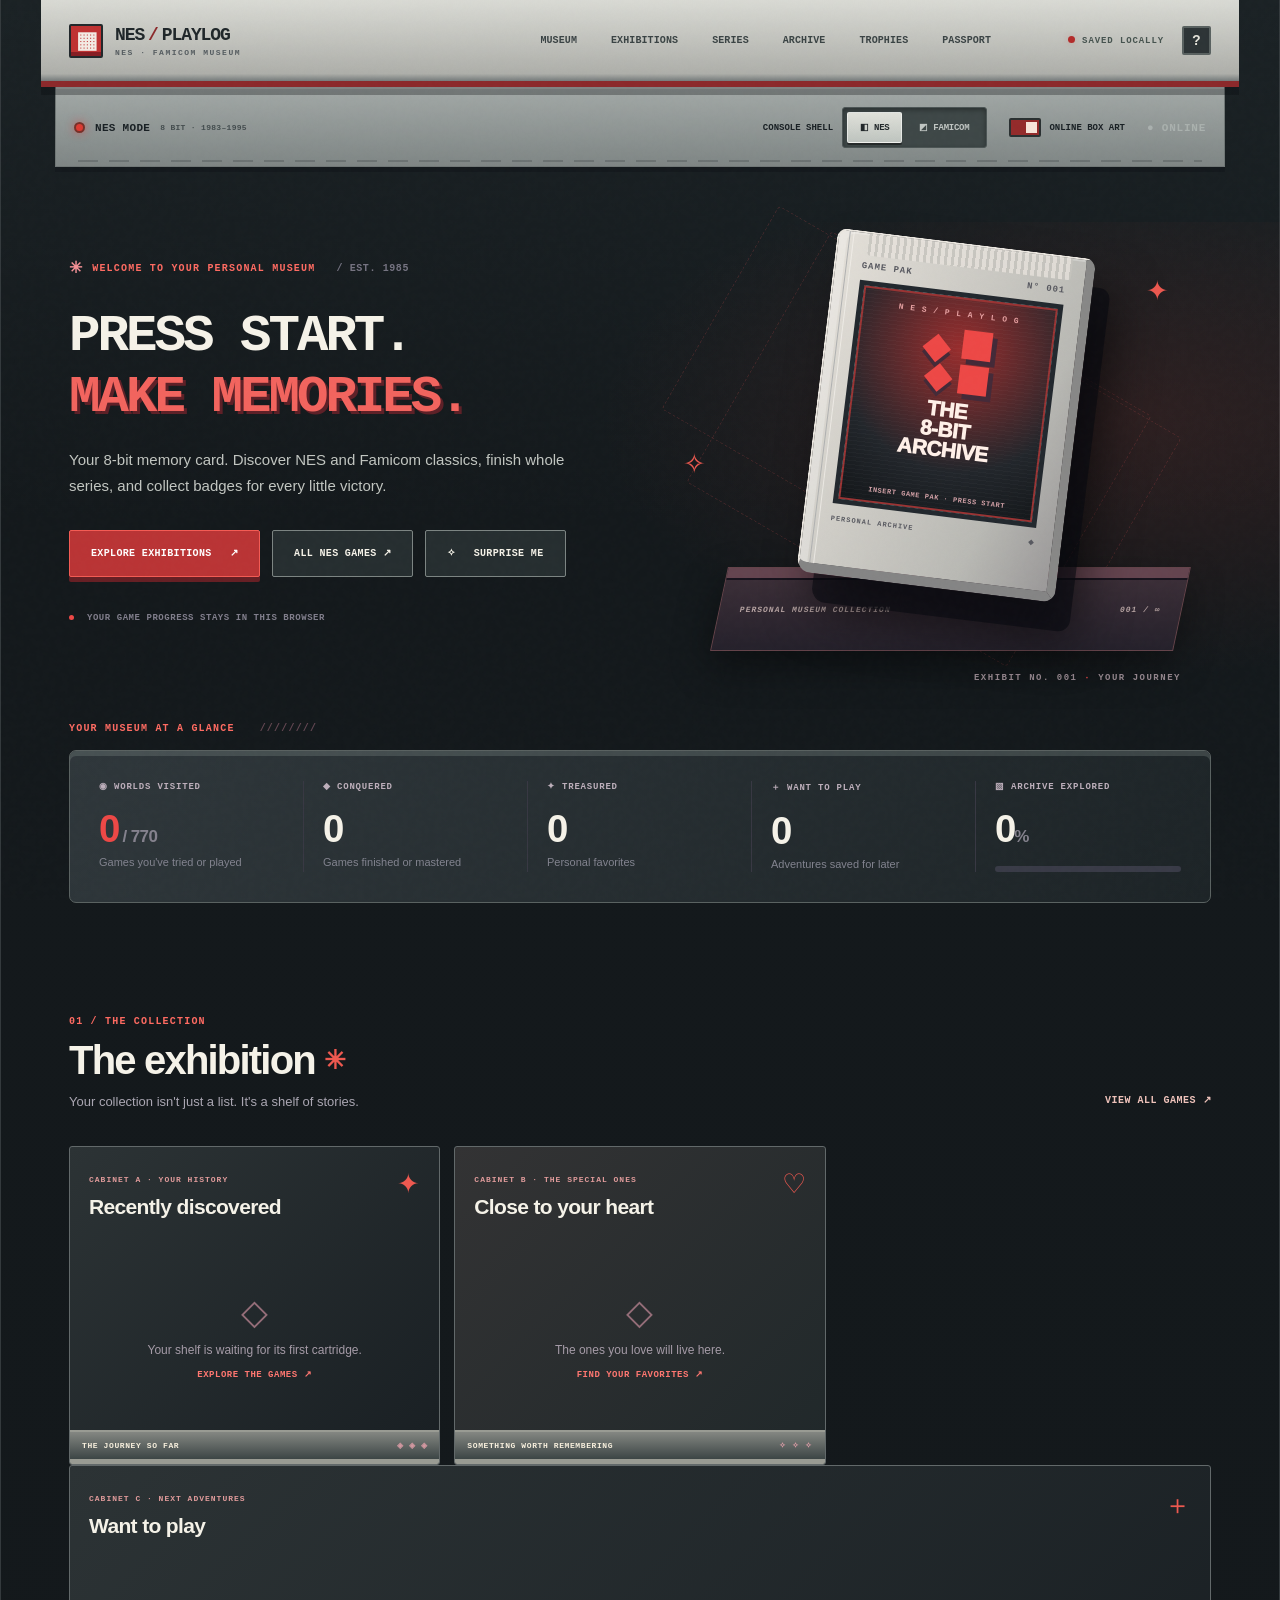
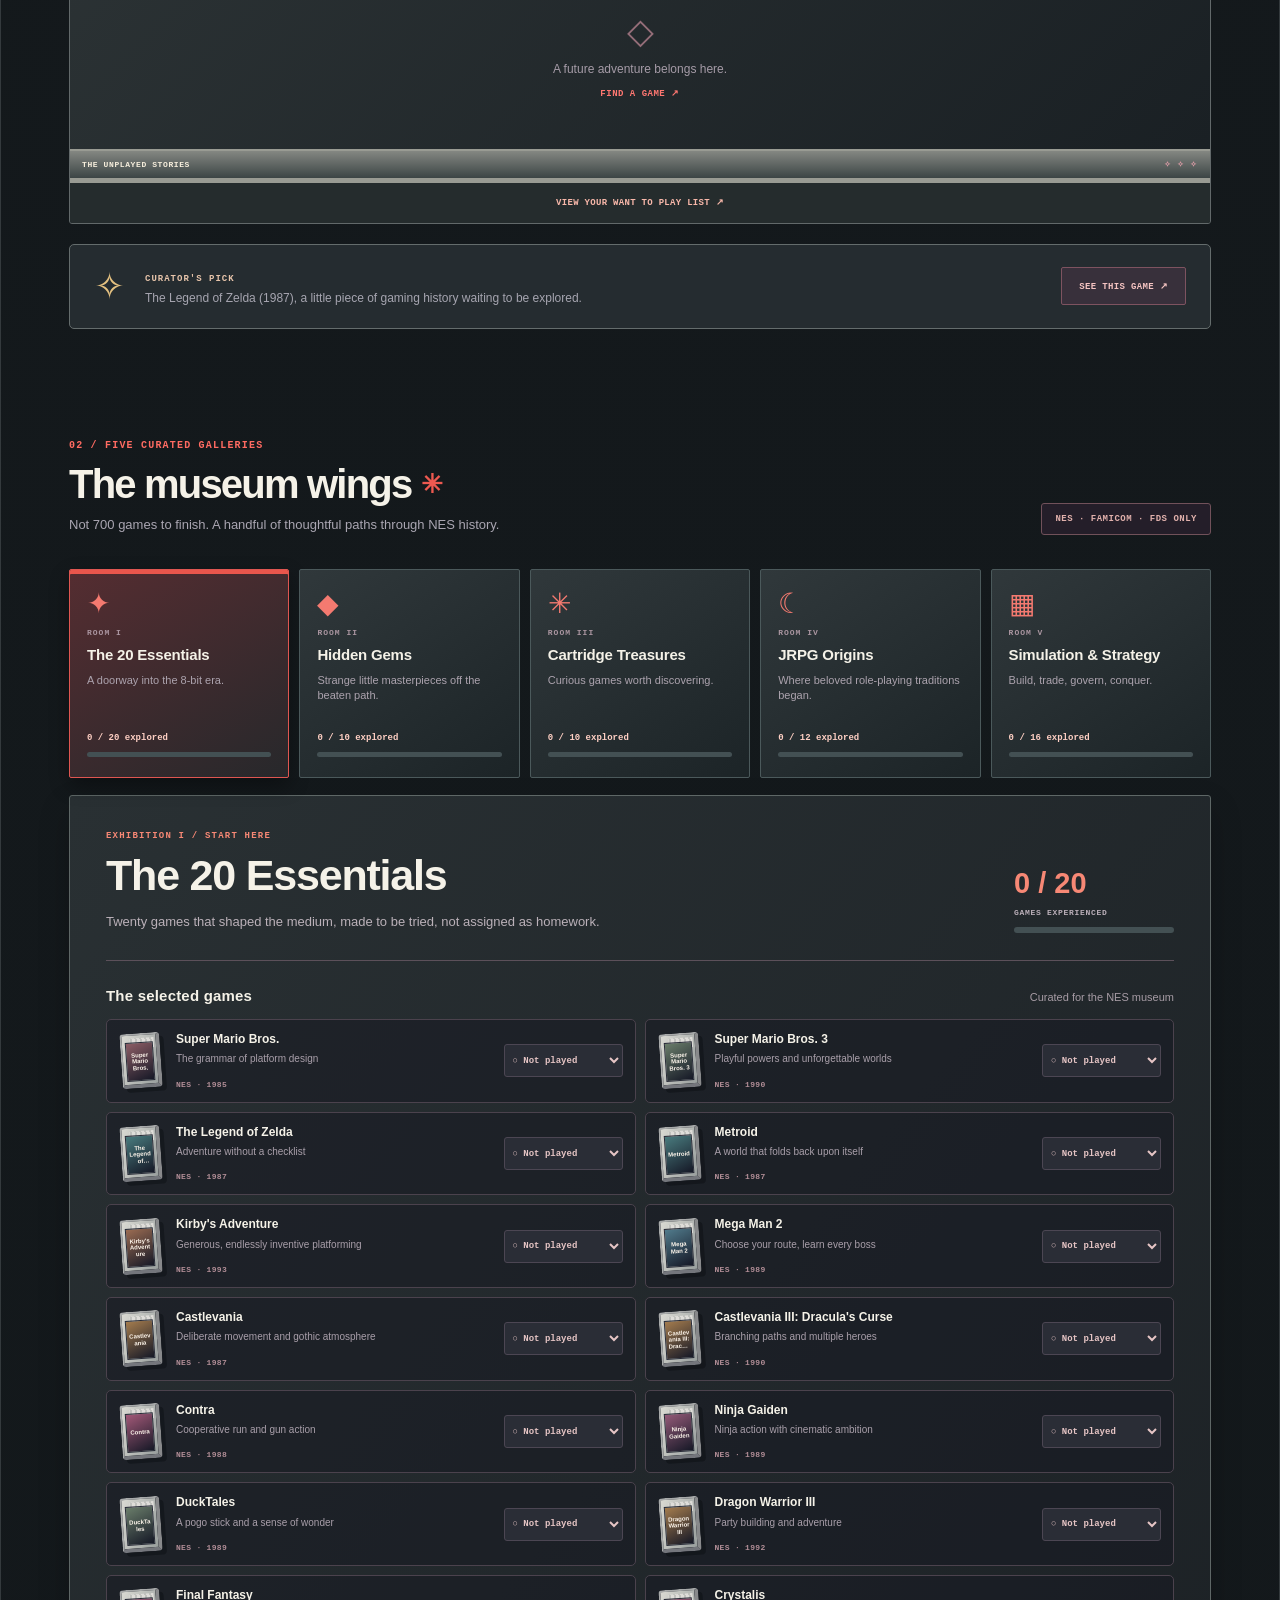
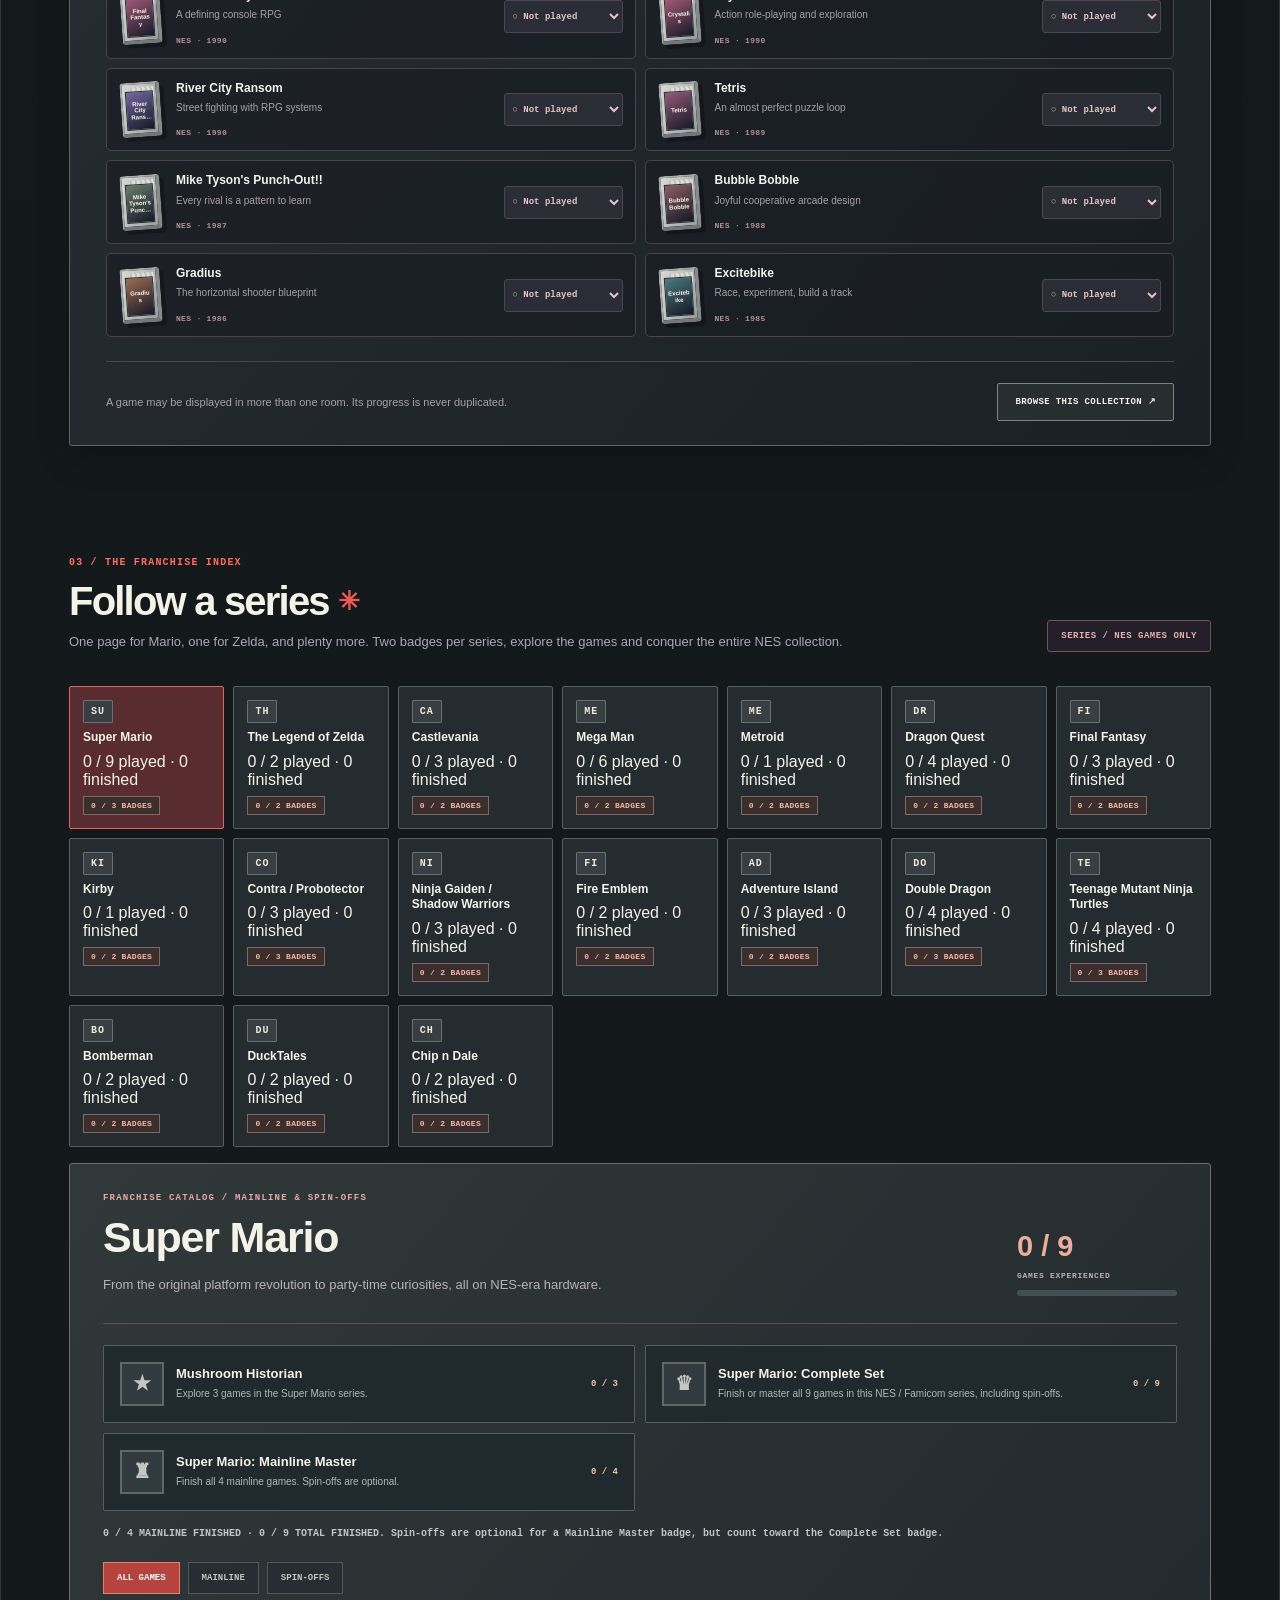
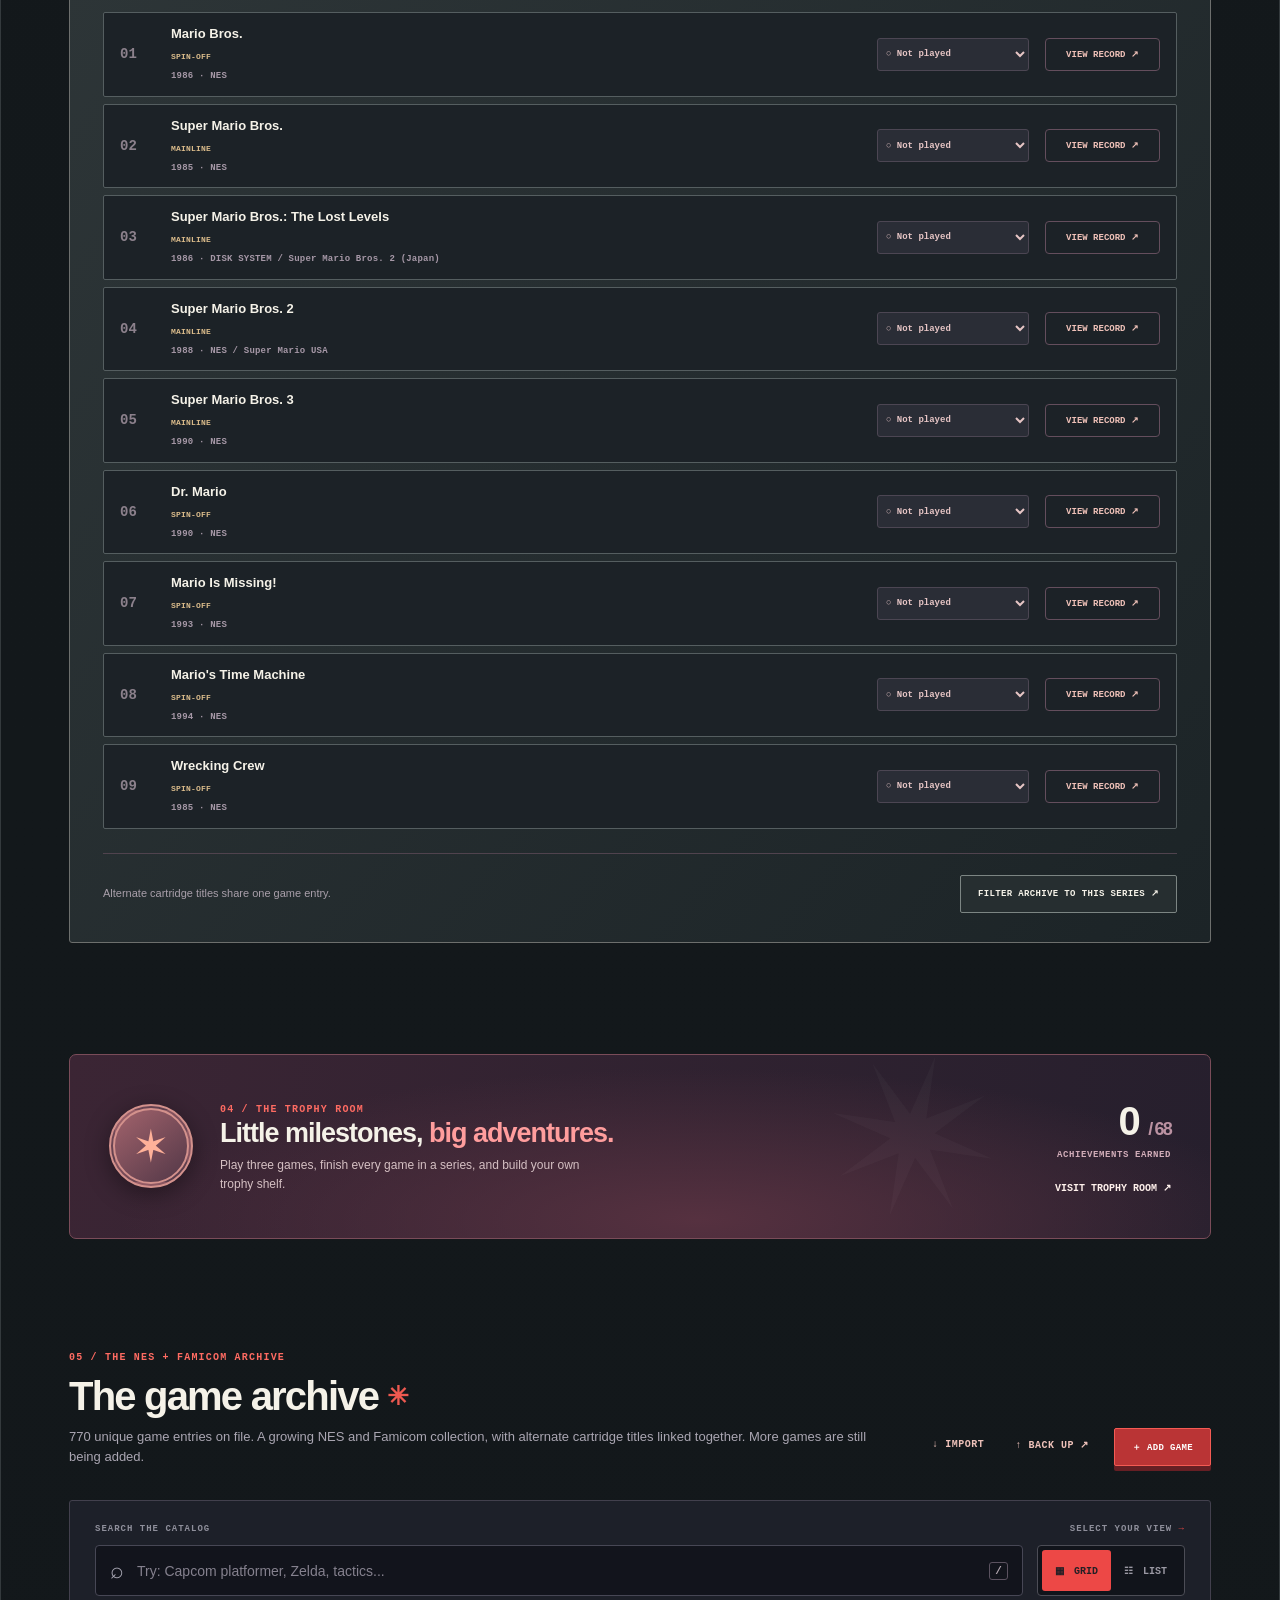
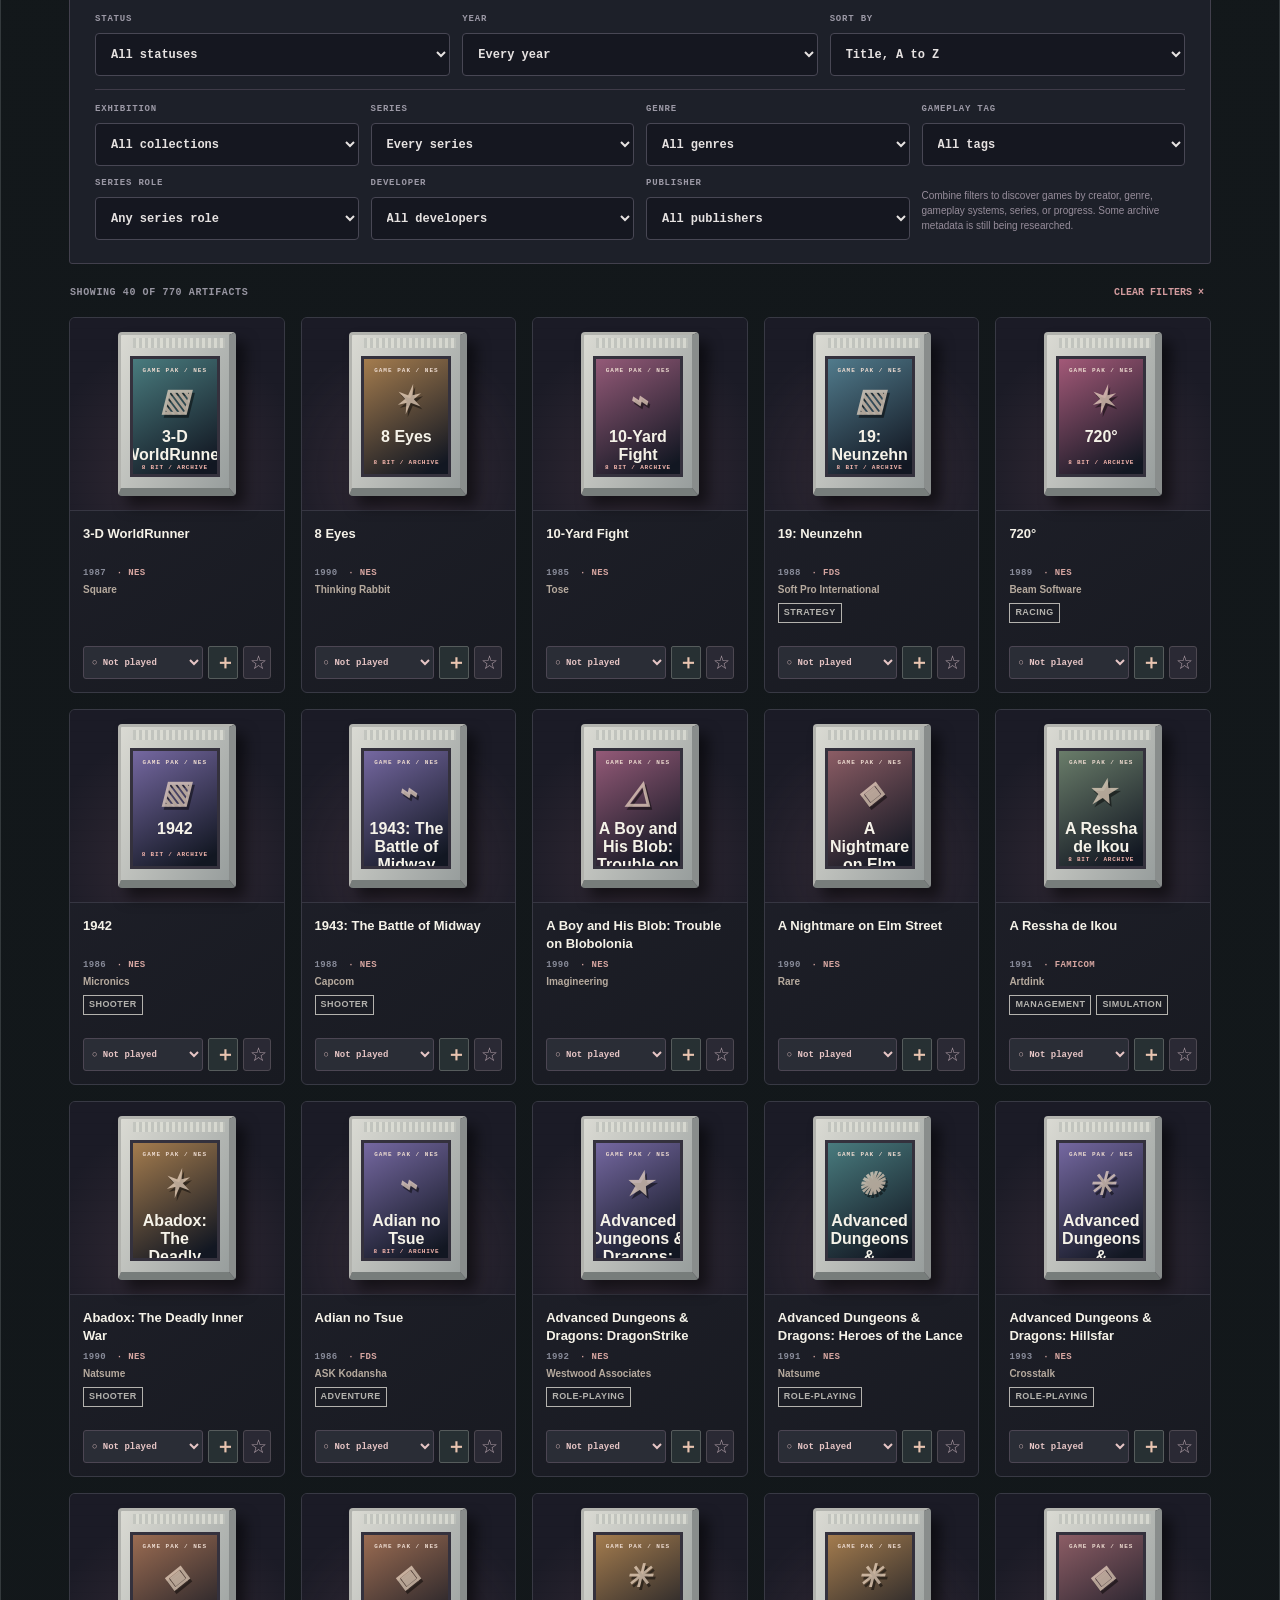
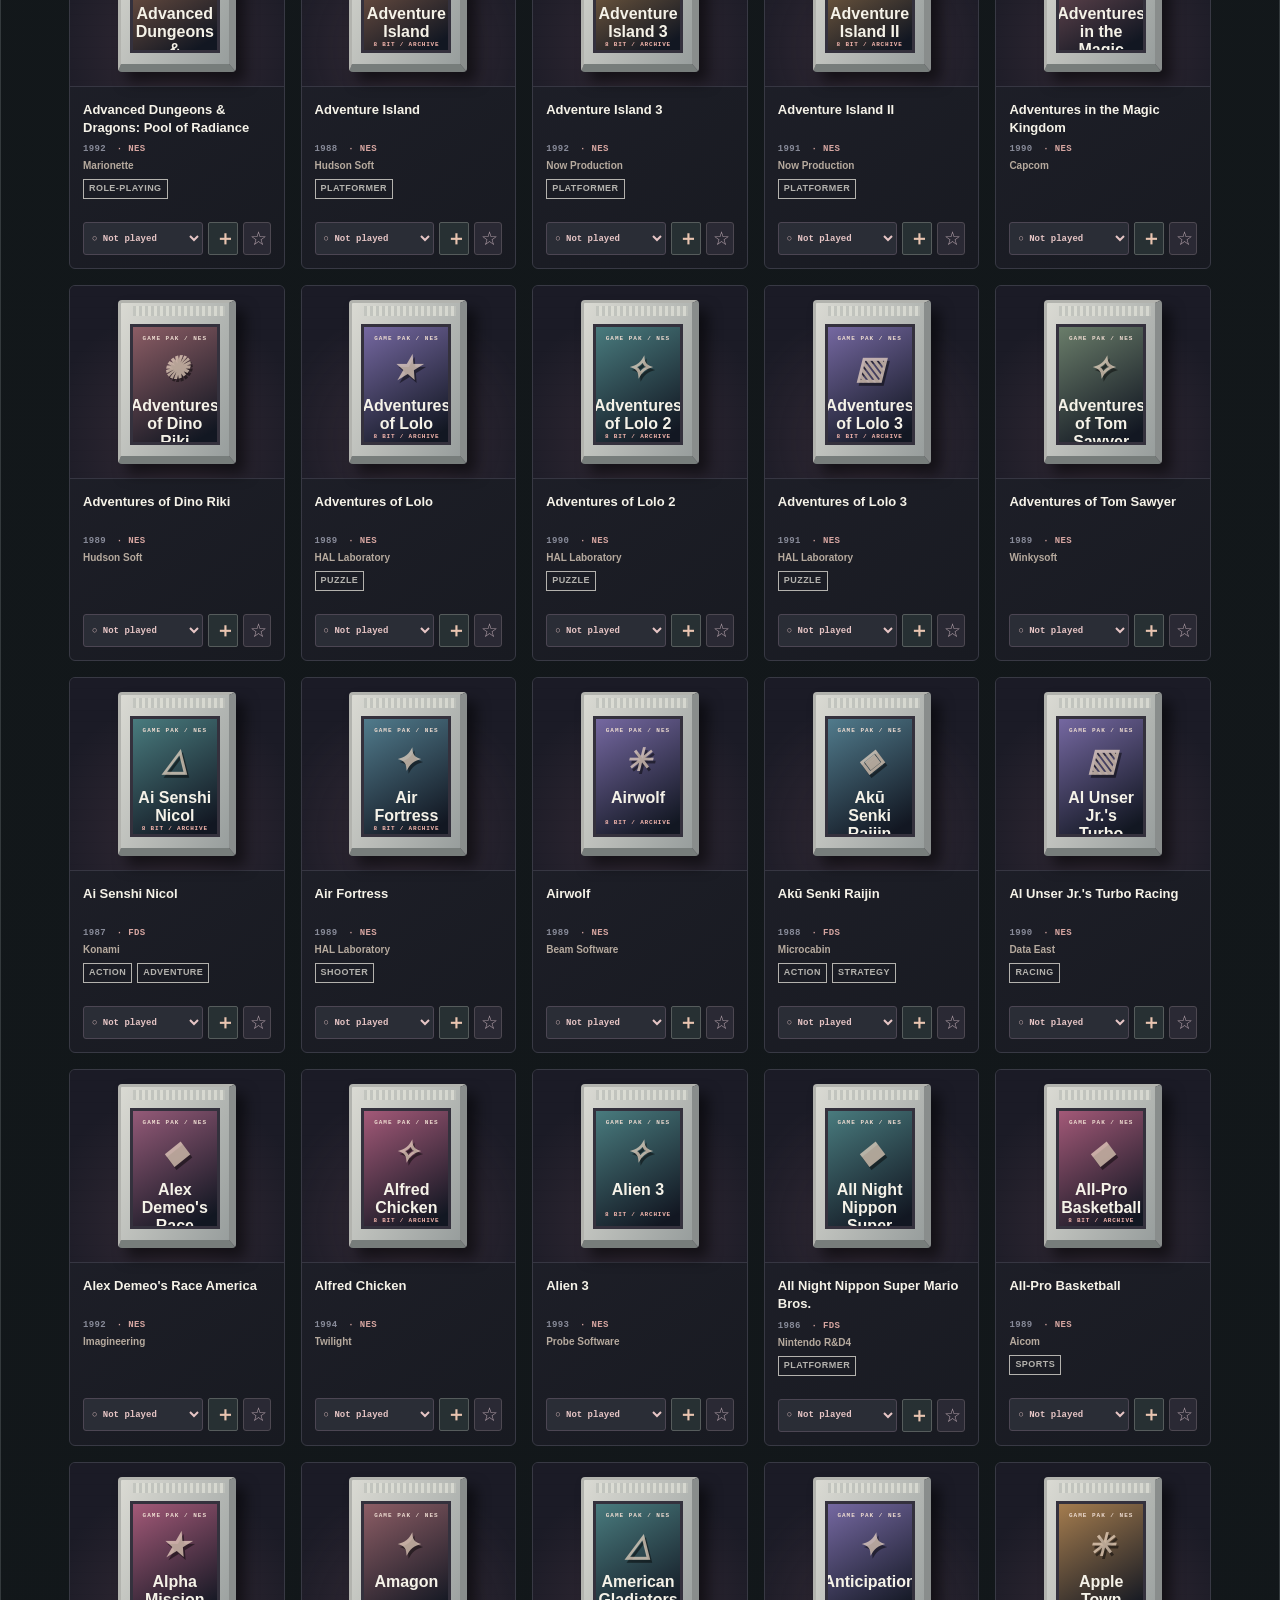
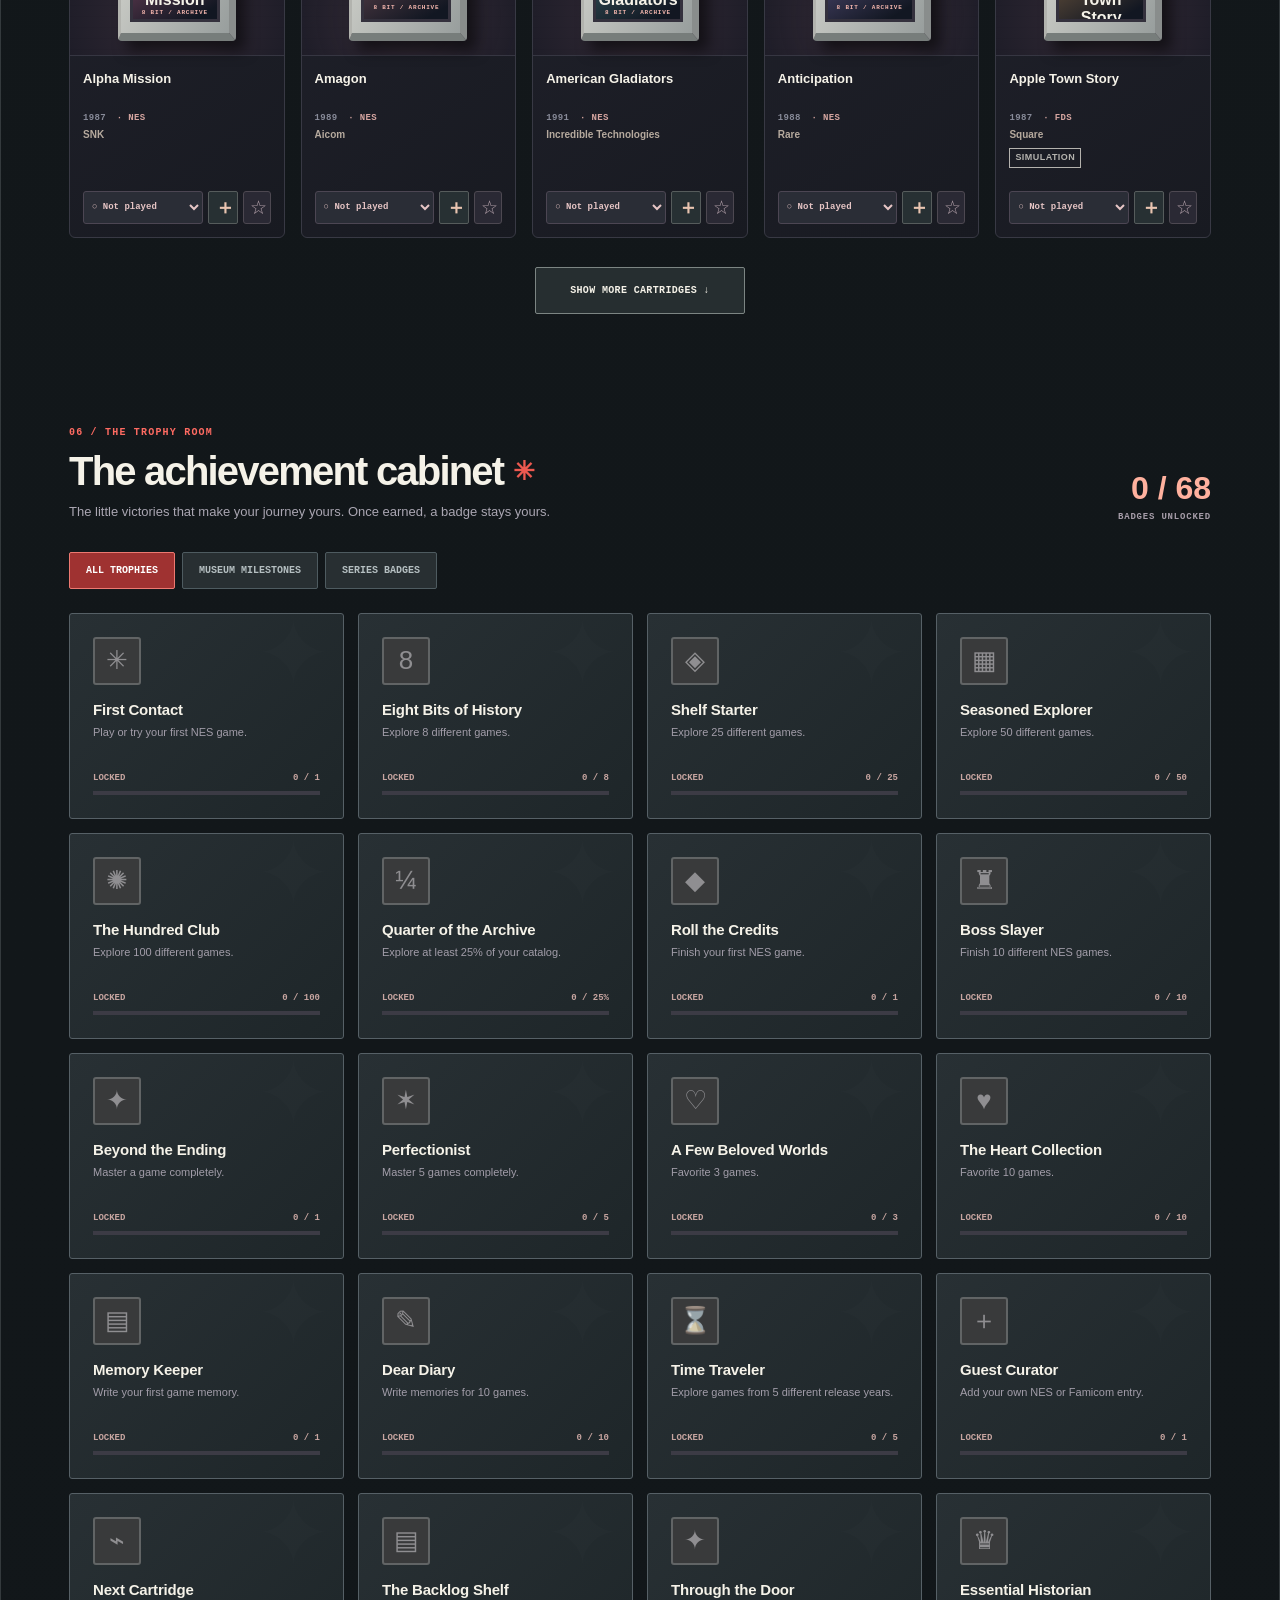
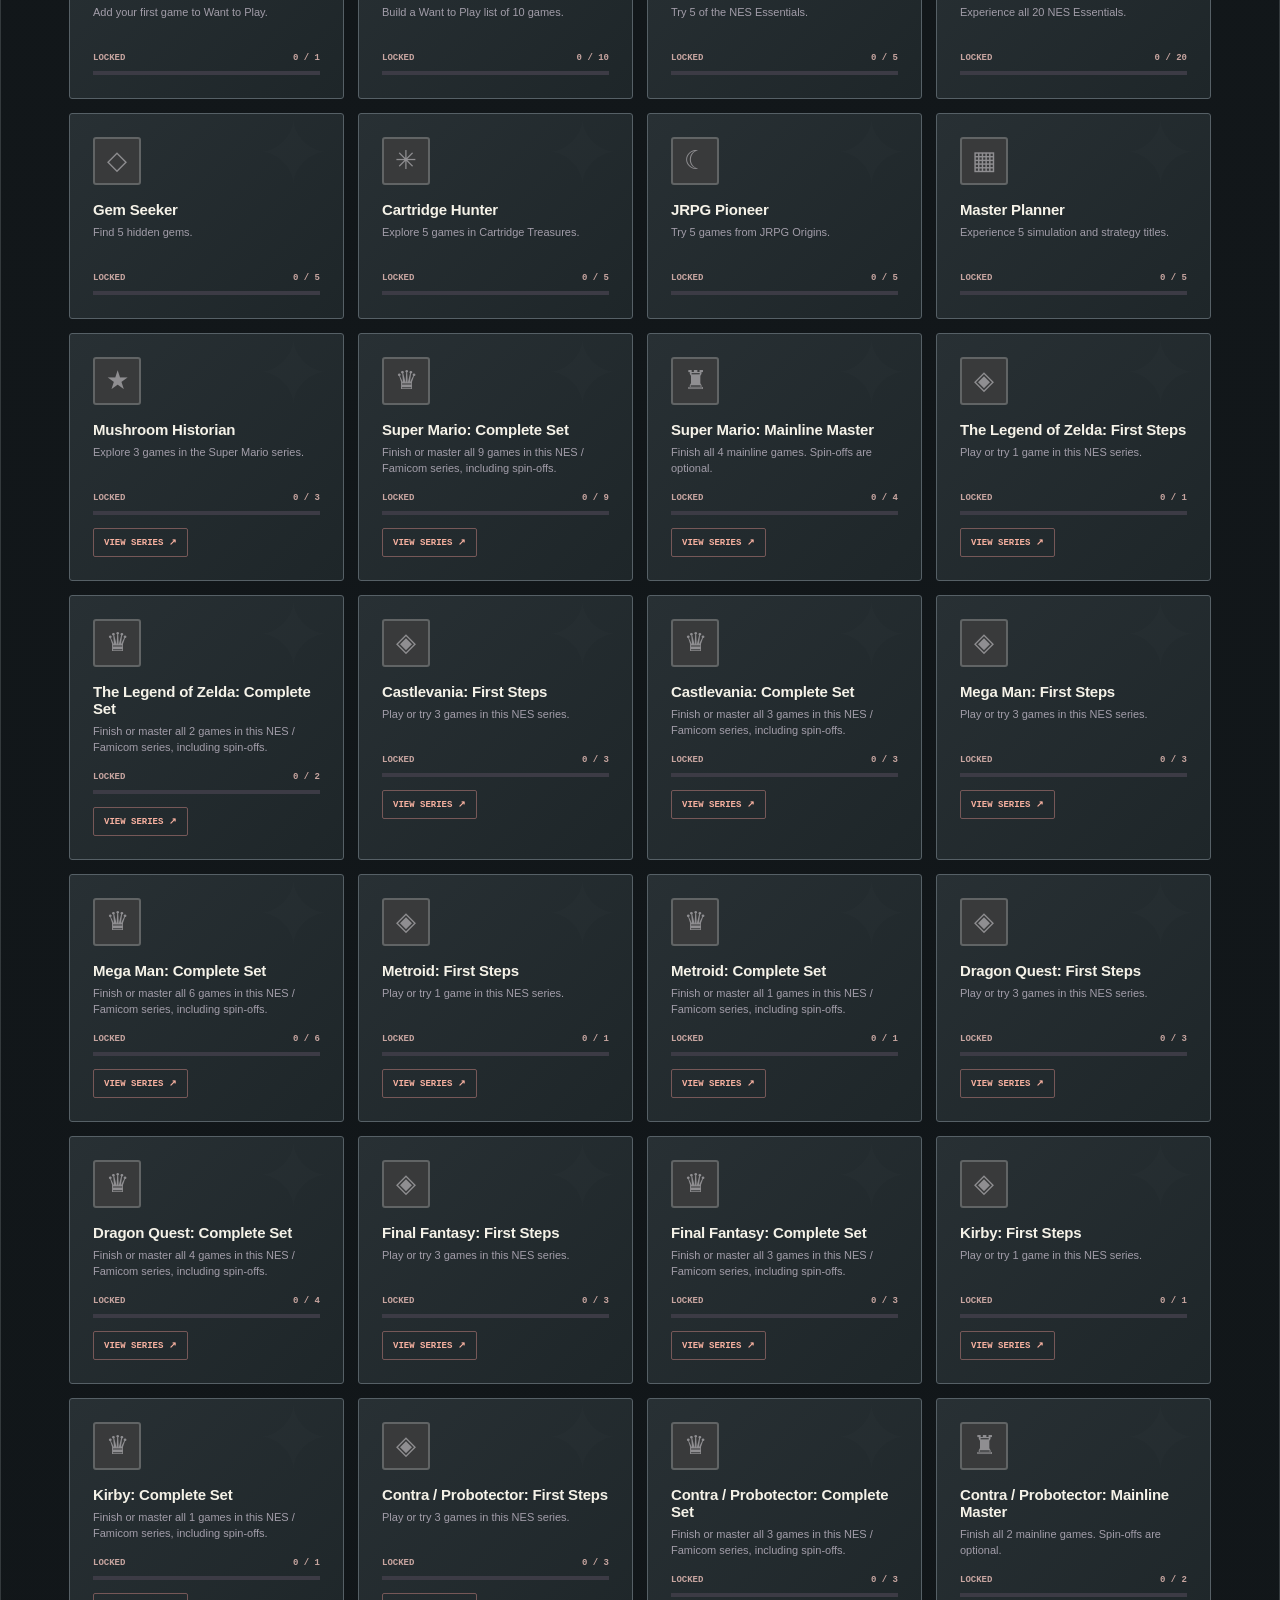
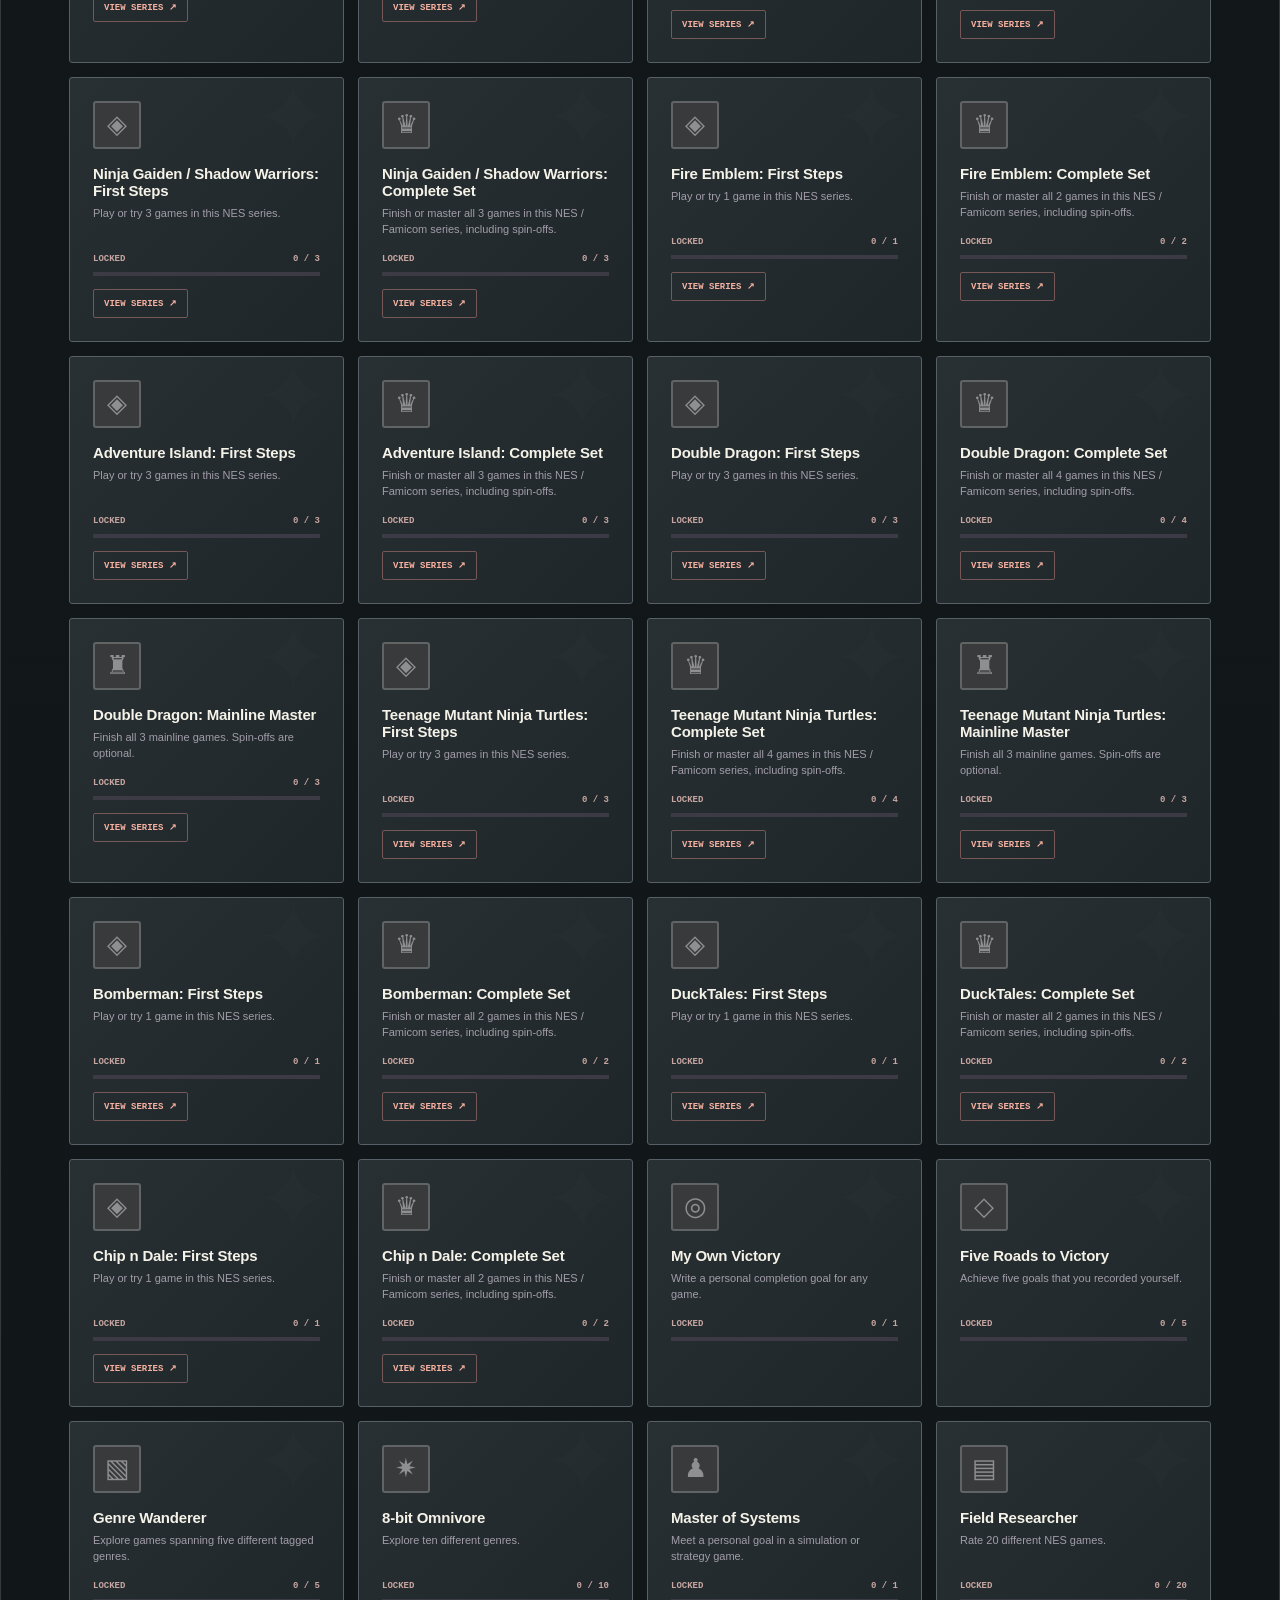
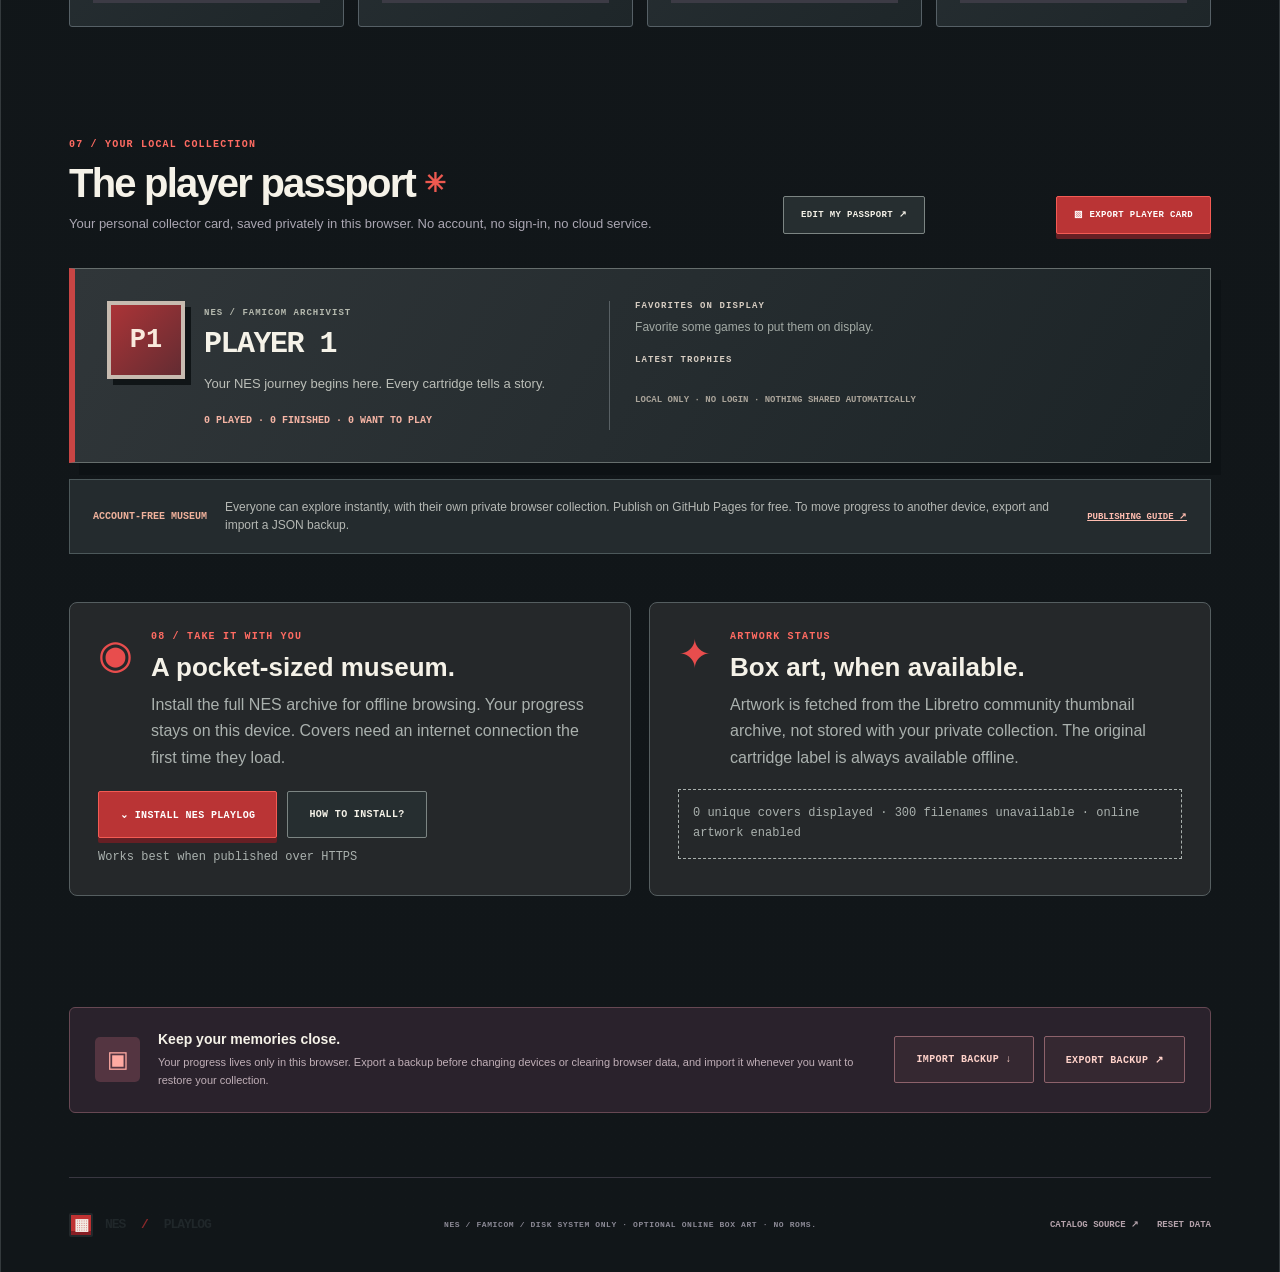
==== index.html @ 29772fd6 "Publish NES Playlog v6 website" ====
<!doctype html>
<html lang="en">
<head>
<meta charset="utf-8">
<meta name="viewport" content="width=device-width, initial-scale=1">
<meta name="theme-color" content="#171a1b">
<meta name="description" content="NES Playlog, a personal 8-bit cartridge museum, game archive, and achievement collection.">
<title>NES Playlog · Your 8-Bit Museum</title>

<style>
:root{color-scheme:dark;--bg:#101117;--surface:#171920;--surface-2:#1c1f29;--surface-3:#22242e;--border:#343641;--muted:#9394a0;--light:#f3efe9;--coral:#ef797d;--coral-light:#ff9a99;--cream:#cbbca8;--gold:#d7aa6c;--green:#90b3a4;--mono:ui-monospace,SFMono-Regular,Consolas,'Liberation Mono',monospace;--sans:Inter,'Segoe UI',Arial,sans-serif}
*{box-sizing:border-box}html{scroll-behavior:smooth;scroll-padding-top:100px}body{margin:0;background:var(--bg);color:var(--light);font-family:var(--sans);-webkit-font-smoothing:antialiased}button,input,select,textarea{font:inherit}button{cursor:pointer}button:disabled{cursor:default;opacity:.45}button:focus-visible,a:focus-visible,select:focus-visible,input:focus-visible,textarea:focus-visible{outline:2px solid #ffb0a6;outline-offset:3px}a{color:inherit}.hidden{display:none!important}.site{position:relative;width:min(1480px,100%);padding:0 68px;margin:auto}.noise{pointer-events:none;position:fixed;inset:0;z-index:20;opacity:.05;background-image:url("data:image/svg+xml,%3Csvg viewBox='0 0 180 180' xmlns='http://www.w3.org/2000/svg'%3E%3Cfilter id='n'%3E%3CfeTurbulence type='fractalNoise' baseFrequency='.78' numOctaves='3' stitchTiles='stitch'/%3E%3C/filter%3E%3Crect width='100%25' height='100%25' opacity='.3' filter='url(%23n)'/%3E%3C/svg%3E")}.topbar{height:87px;display:flex;align-items:center;justify-content:space-between;gap:22px;border-bottom:1px solid #36343e;position:relative;z-index:4}.wordmark{display:flex;align-items:center;gap:12px;text-decoration:none;font-size:19px;font-weight:850;letter-spacing:-.9px;white-space:nowrap}.wordmark>span:nth-child(2){display:flex;flex-wrap:wrap;align-items:center}.wordmark small{display:block;flex:0 0 100%;color:#898993;font:700 8px var(--mono);letter-spacing:2.1px;margin-top:3px}.wordmark .slash{color:var(--coral);margin:0 4px}.logo-pixel{display:grid;place-items:center;width:34px;height:34px;border:2px solid #f18b90;border-radius:5px;background:var(--coral);color:#201922;font-size:23px;font-family:var(--mono)}.mainnav{display:flex;gap:34px;margin-left:auto;margin-right:55px}.mainnav a{text-decoration:none;color:#a8a6ae;font:750 10px var(--mono);letter-spacing:.7px;transition:color .2s}.mainnav a:hover{color:var(--coral-light)}.top-actions{display:flex;align-items:center;gap:18px}.save-status{color:#abb2b7;font:800 9px var(--mono);letter-spacing:.9px;white-space:nowrap}.save-dot,.hero-note .dot{display:inline-block;width:7px;height:7px;background:#80c0a8;border-radius:50%;box-shadow:0 0 12px #78bda577;margin-right:7px}.save-status.warning{color:#eab091}.save-status.warning .save-dot{background:#eab091}.top-help{color:#c5c1c7;background:none;border:1px solid #565562;border-radius:50%;width:29px;height:29px;font:800 14px var(--mono)}.top-help:hover{border-color:var(--coral);color:var(--coral)}
.hero-section{display:grid;grid-template-columns:53% 47%;min-height:548px;align-items:center;position:relative;isolation:isolate}.hero-section:before{content:'';position:absolute;inset:10% -18% 0 40%;z-index:-1;pointer-events:none;background:radial-gradient(ellipse at 65% 40%,#4e2a3852,transparent 58%)}.hero-text{padding:54px 0 52px}.eyebrow,.section-kicker,.section-overline{font:800 10px var(--mono);letter-spacing:1.2px;color:var(--coral);}.eyebrow{display:flex;align-items:center;gap:9px;white-space:nowrap}.mini-star{font-size:16px;color:#f59196}.muted-number{color:#767482;letter-spacing:.6px;margin-left:12px}.hero-text h1{font-size:clamp(47px,5vw,78px);line-height:1.055;letter-spacing:-3.2px;font-weight:850;margin:31px 0 22px}.hero-text h1 em{font-style:normal;color:var(--coral)}.hero-text>p{line-height:1.75;color:#b8b5c0;font-size:15px;max-width:505px;margin:0}.hero-buttons{display:flex;gap:12px;margin-top:30px;flex-wrap:wrap}.btn{border:1px solid transparent;background:transparent;color:var(--light);height:47px;border-radius:4px;padding:0 21px;display:inline-flex;align-items:center;justify-content:center;gap:18px;font:800 10px var(--mono);letter-spacing:.35px;white-space:nowrap;transition:background .18s,border-color .18s,transform .18s}.btn:hover{transform:translateY(-2px)}.btn-primary{background:var(--coral);border-color:var(--coral);color:#221b21;box-shadow:0 4px 0 #85434d}.btn-primary:hover{background:#ff9395;border-color:#ff9395}.btn-outline{border-color:#555665;background:#14161d}.btn-outline:hover{border-color:var(--coral);background:#28222a}.btn-small{height:38px;padding:0 17px;font-size:9px}.hero-note{margin-top:34px;color:#817e8c;font:700 9px var(--mono);letter-spacing:.55px;line-height:1.65}.hero-note .dot{height:5px;width:5px;background:var(--coral);box-shadow:none}.hero-stage{height:510px;position:relative;display:grid;place-items:center}.stage-orbit{position:absolute;border:1px solid #97495355;width:465px;height:235px;transform:rotate(32deg);border-radius:50%;top:120px;left:15px}.orbit-b{width:370px;height:290px;transform:rotate(-23deg);left:60px;top:118px;border-color:#b45e6c36}.stage-spark{position:absolute;color:#ef9599;font-size:27px}.s1{top:89px;right:42px}.s2{top:262px;left:9px}.s3{bottom:92px;right:105px}.hero-cartridge{width:260px;height:346px;z-index:2;background:linear-gradient(110deg,#e4e0d9,#b9b9b4 75%,#9b9999);border:2px solid #eae6df;border-right:9px solid #888887;border-bottom:10px solid #858585;border-radius:10px 11px 12px 14px;box-shadow:18px 28px 0 #07091099,22px 35px 50px #0009,inset 8px 2px 0 #ffffff40;transform:rotate(8deg) translateY(-26px);position:relative;padding:28px 18px 16px 26px}.hero-cartridge:before{content:'';position:absolute;left:10px;top:0;bottom:0;width:3px;border-left:1px solid #b0b1b1;border-right:1px solid #f6f4efaa}.cart-ridge{position:absolute;height:22px;left:30px;right:14px;top:0;background:repeating-linear-gradient(90deg,#c6c4be 0 3px,#e7e2dc 3px 7px);opacity:.8;border-radius:0 0 3px 3px}.cart-head,.cart-foot{display:flex;justify-content:space-between;color:#585960;font:900 9px var(--mono);letter-spacing:1px}.cart-head{margin-bottom:9px}.cart-label{border:5px solid #383440;background:radial-gradient(circle at 50% 35%,#64374d 0%,#292936 54%,#151722 85%);height:225px;padding:12px 12px 9px;display:flex;flex-direction:column;align-items:center;text-align:center;position:relative;overflow:hidden;box-shadow:inset 0 0 0 2px #8a727f}.cart-label:before{content:'';position:absolute;inset:0;background:repeating-linear-gradient(0deg,transparent 0 3px,#ffffff06 3px 4px);pointer-events:none}.cart-label-top{font:800 8px var(--mono);color:#e6a0a1;letter-spacing:1px;white-space:nowrap}.hero-pixel-mark{height:70px;width:100px;position:relative;margin:8px 0 5px}.hero-pixel-mark b{display:block;position:absolute;width:29px;height:29px;background:var(--coral);box-shadow:5px 5px 0 #442a38}.hero-pixel-mark b:nth-child(1){top:10px;left:17px;transform:rotate(45deg) scale(.7)}.hero-pixel-mark b:nth-child(2){top:3px;left:57px}.hero-pixel-mark b:nth-child(3){top:39px;left:22px;transform:rotate(45deg) scale(.7)}.hero-pixel-mark b:nth-child(4){top:38px;left:57px}.cart-label strong{font-weight:950;font-size:21px;letter-spacing:-.5px;line-height:.95;color:#fff0e8}.cart-label small{font:800 7px var(--mono);letter-spacing:.55px;color:#d3a1a7;margin-top:auto}.cart-foot{margin-top:11px;font-size:7px}.stage-plinth{position:absolute;top:381px;left:45px;right:29px;height:84px;transform:skewX(-12deg);background:linear-gradient(0deg,#25212b,#3e3039);border:1px solid #64434a;box-shadow:0 15px 38px #0006;z-index:0}.plinth-top{height:12px;background:#64444f;border-bottom:2px solid #18131d}.plinth-front{padding:25px 20px;color:#b6a3a2;font:700 8px var(--mono);letter-spacing:1px;display:flex;justify-content:space-between}.stage-caption{position:absolute;bottom:13px;right:30px;color:#93858c;font:800 9px var(--mono);letter-spacing:1.5px}.stage-caption span{color:var(--coral)}
.dashboard{margin-top:8px}.section-overline{display:flex;align-items:center;gap:25px;color:#b6a4ad;margin-bottom:16px}.section-overline span{color:#654853}.stat-grid{background:linear-gradient(135deg,#20202a,#181a23);border:1px solid #40404b;border-radius:7px;display:grid;grid-template-columns:repeat(4,1fr);padding:30px 10px;box-shadow:0 15px 38px #0002}.stat-block{padding:0 30px;border-right:1px solid #383843;min-width:0}.stat-block:last-child{border:0}.stat-caption{font:800 9px var(--mono);letter-spacing:.8px;color:#bdafbb}.stat-big{font-size:49px;font-weight:850;letter-spacing:-2px;line-height:1;margin:18px 0 8px;color:var(--light)}.stat-block:first-child .stat-big{color:var(--coral)}.stat-big small{font-size:17px;color:#85828e;letter-spacing:-.6px}.stat-foot{color:#82838f;font-size:11px}.stat-meter{margin-top:18px;background:#393b47;width:100%;height:6px;border-radius:10px;overflow:hidden}.stat-meter span{display:block;height:100%;width:0;background:linear-gradient(90deg,var(--coral),var(--gold));transition:width .4s}
.exhibits,.archive,.achievements{padding-top:113px}.section-head{display:flex;justify-content:space-between;align-items:flex-end;gap:25px;margin-bottom:34px}.section-kicker{font-size:10px;margin-bottom:11px}.section-head h2{font-size:40px;letter-spacing:-1.8px;line-height:1.14;margin:0 0 8px;font-weight:820}.section-head p{color:#aaa6b2;font-size:13px;margin:0;line-height:1.5}.heading-flower{color:var(--coral);font-size:26px;vertical-align:5px}.text-link{font:800 10px var(--mono);letter-spacing:.5px;text-decoration:none;color:#eec2ba;white-space:nowrap;padding-bottom:6px}.text-link:hover{color:var(--coral)}.as-button{background:transparent;border:0;cursor:pointer}.exhibit-panels{display:grid;grid-template-columns:1fr 1fr;gap:18px}.exhibit-panel{border:1px solid #47414a;border-radius:6px;background:linear-gradient(125deg,#25202a,#171b24);padding:25px 26px 0;min-width:0;overflow:hidden}.exhibit-panel.favorites{background:linear-gradient(115deg,#25222b,#191b25)}.panel-top{display:flex;justify-content:space-between;align-items:flex-start}.eyebrow-tag{font:800 8px var(--mono);letter-spacing:1px;color:#e09b9b}.panel-top h3{font-size:23px;letter-spacing:-.65px;margin:9px 0 0}.panel-symbol{color:#ed8790;font-size:27px}.shelf-cards{display:flex;gap:13px;align-items:flex-end;min-height:211px;padding:27px 0 18px}.shelf-card{background:none;border:0;color:var(--light);padding:0;width:calc((100% - 39px)/4);min-width:0;text-align:left;display:flex;flex-direction:column;gap:9px;align-items:center}.shelf-card:hover .shelf-pak{transform:translateY(-7px)}.shelf-card:hover .shelf-name{color:var(--coral-light)}.shelf-pak{height:136px;width:94px;max-width:100%;border:4px solid #a7a9a9;border-right:7px solid #88898b;border-bottom:8px solid #74767c;border-radius:5px;background:linear-gradient(115deg,#dedbd2,#a7a9a8);box-shadow:7px 9px 9px #0006;position:relative;padding:23px 8px 13px;transition:transform .2s}.shelf-pak:before{content:'';position:absolute;top:3px;left:8px;right:2px;height:10px;background:repeating-linear-gradient(90deg,#c0c1bd 0 2px,#dfddd9 2px 5px)}.shelf-sticker{height:100%;border:2px solid #272b37;display:flex;align-items:center;justify-content:center;flex-direction:column;text-align:center;background:linear-gradient(155deg,var(--tone),#151826);padding:6px 3px;color:#fff7ed;overflow:hidden}.shelf-sticker b{font:800 9px/1.1 var(--sans);overflow-wrap:anywhere;display:-webkit-box;-webkit-line-clamp:3;-webkit-box-orient:vertical;overflow:hidden}.shelf-sticker i{font:900 25px var(--mono);font-style:normal;color:#fff1dd99;margin-bottom:6px}.shelf-name{width:100%;font-size:10px;text-align:center;color:#d2cdd0;white-space:nowrap;overflow:hidden;text-overflow:ellipsis}.empty-shelf{width:100%;text-align:center;padding:31px 10px;color:#a59ba7;display:flex;align-items:center;justify-content:center;flex-direction:column;gap:11px;font-size:12px}.empty-shelf .empty-glyph{font-size:35px;color:#956e79}.empty-shelf button{color:var(--coral-light);background:transparent;border:0;font:800 9px var(--mono);letter-spacing:.5px}.shelf-edge{height:34px;margin:0 -26px;background:linear-gradient(#635260,#39323c);border-top:2px solid #826a71;border-bottom:5px solid #191b22;display:flex;justify-content:space-between;align-items:center;padding:0 22px;color:#d0b6bb;font:700 8px var(--mono);letter-spacing:.6px}.shelf-edge span{color:#d398a1}.curator-strip{border:1px solid #3d404a;background:#1b1d26;padding:20px 24px;margin-top:20px;border-radius:5px;display:flex;align-items:center;gap:20px}.curator-icon{font-size:37px;color:var(--gold)}.curator-strip>div{flex:1;min-width:0}.curator-strip strong{font:850 9px var(--mono);letter-spacing:1px;color:#e7c4aa}.curator-strip p{font-size:12px;color:#a6a5b0;margin:6px 0 0}.curator-strip button{background:#38303b;border-color:#7e5360;color:#f5c4c2}
.milestone-banner{margin-top:111px;min-height:185px;border:1px solid #7a4c59;border-radius:7px;background:radial-gradient(ellipse at 55% 90%,#563140,transparent 65%),linear-gradient(100deg,#3b2534,#261f2d);padding:30px 39px;display:flex;align-items:center;gap:27px;position:relative;overflow:hidden}.milestone-banner:before{content:'✴';font-size:220px;color:#ffffff07;position:absolute;right:18%;top:-43px;transform:rotate(16deg)}.banner-badge{height:84px;width:84px;flex:none;border-radius:50%;display:grid;place-items:center;font-size:45px;color:#ffb199;background:linear-gradient(140deg,#a2636c,#523747);border:6px double #d3918c;box-shadow:0 6px 25px #0006}.milestone-banner>div:nth-child(2){flex:1;position:relative}.milestone-banner h2{font-size:27px;letter-spacing:-1px;margin:2px 0 7px}.milestone-banner h2 em{color:#ff9d9d;font-style:normal}.milestone-banner p{font-size:12px;color:#d5c0c3;margin:0;max-width:380px;line-height:1.6}.banner-right{display:flex;flex-direction:column;align-items:flex-end;position:relative;gap:6px}.banner-right strong{font-size:40px;letter-spacing:-1.8px}.banner-right strong span{color:#bb92a2;font-size:18px}.banner-right>span{color:#d2adb9;font:800 9px var(--mono);letter-spacing:.6px}.banner-right a{font:800 10px var(--mono);color:#fff1ec;text-decoration:none;margin-top:16px;white-space:nowrap}.banner-right a:hover{color:var(--coral)}
.archive-head-actions{display:flex;gap:19px;align-items:center}.archive-console{background:#1d2029;border:1px solid #42404d;border-radius:6px;padding:23px 25px}.console-top{display:flex;justify-content:space-between;color:#8f8f9b;font:800 9px var(--mono);letter-spacing:1px;margin-bottom:11px}.console-top .tiny-arrow{color:var(--coral)}.search-row{display:flex;gap:14px}.search-field{height:51px;display:flex;align-items:center;gap:11px;flex:1;background:#12141c;border:1px solid #474755;padding:0 14px;border-radius:4px}.search-field>span{font-size:23px;color:#a8a7b3}.search-field input{min-width:0;flex:1;background:transparent;border:0;outline:0;color:var(--light);font-size:14px}.search-field input::placeholder{color:#85818e}.search-field kbd{color:#b6a9b2;font:800 11px var(--mono);border:1px solid #5b5260;padding:2px 5px;border-radius:3px}.view-switch{display:flex;padding:4px;background:#11141b;border:1px solid #4c4d56;border-radius:4px}.view-button{border:0;background:transparent;color:#9b99a4;padding:0 13px;font:800 10px var(--mono);border-radius:3px}.view-button.active{color:#241f25;background:var(--coral)}.view-button span{margin-left:4px}.filter-row{margin-top:18px;display:grid;grid-template-columns:1.15fr .85fr 1.15fr 1fr;gap:12px}.filter-row label,.detail-fields label{color:#9c99a6;font:800 9px var(--mono);letter-spacing:.8px;display:flex;flex-direction:column;gap:9px}.filter-row select,.detail-fields select,.detail-fields input,.field-label input{height:43px;width:100%;min-width:0;background:#151720;color:#e6e2e1;border:1px solid #484754;border-radius:4px;padding:0 11px;font-size:12px;letter-spacing:0;outline:none;appearance:auto}.filter-row select:focus,.detail-fields select:focus,.detail-fields input:focus{border-color:var(--coral)}.archive-result{display:flex;justify-content:space-between;align-items:center;margin:22px 1px 18px;color:#9795a1;font:800 10px var(--mono);letter-spacing:.6px}.clear-filters{border:0;background:transparent;color:#d29b9e;font:800 10px var(--mono)}.clear-filters:hover{color:var(--coral-light)}.archive-grid{display:grid;grid-template-columns:repeat(5,minmax(0,1fr));gap:16px}.archive-card{min-width:0;background:linear-gradient(145deg,#20212b,#181a21);border:1px solid #383944;border-radius:6px;transition:border-color .18s,transform .18s;overflow:hidden}.archive-card:hover{border-color:#92636e;transform:translateY(-3px)}.archive-card.is-visited{border-color:#705058}.archive-art{height:192px;width:100%;border:0;background:radial-gradient(circle at 50% 80%,#6b4c5950,transparent 70%),#1b1b26;display:flex;justify-content:center;align-items:center;position:relative;padding:12px;color:inherit}.archive-art:before{content:'';position:absolute;inset:0;background:linear-gradient(0deg,#0003 1px,transparent 1px);background-size:100% 11px;opacity:.13}.art-pak{width:118px;height:164px;border:3px solid #b2b3ae;border-right:7px solid #898d8c;border-bottom:8px solid #777d7b;border-radius:6px;background:linear-gradient(115deg,#e4e1d7,#b3b6b4);padding:21px 9px 11px;box-shadow:9px 10px 14px #0008;position:relative;transition:transform .2s}.archive-art:hover .art-pak{transform:translateY(-6px) rotate(-2deg)}.art-pak:before{content:'';position:absolute;top:3px;left:12px;right:4px;height:10px;background:repeating-linear-gradient(90deg,#bec1bb 0 3px,#dedfd6 3px 6px);opacity:.8}.art-cover{height:100%;width:100%;border:3px solid #34313d;background:linear-gradient(150deg,var(--tone),#121722 92%);padding:8px 5px;display:flex;flex-direction:column;align-items:center;text-align:center;overflow:hidden}.art-cover .cover-tiny{font:750 6px var(--mono);color:#eddbd0;white-space:nowrap;letter-spacing:1px}.art-cover .cover-glyph{font-size:31px;font-family:var(--mono);font-weight:700;line-height:1.2;color:#fbe4cfaa;padding:10px 0 7px;text-shadow:2px 3px #0007}.art-cover strong{font-size:11px;line-height:1.13;letter-spacing:-.3px;color:white;font-weight:850;overflow-wrap:anywhere;display:-webkit-box;-webkit-line-clamp:3;-webkit-box-orient:vertical;overflow:hidden}.art-cover .cover-footer{font:800 6px var(--mono);color:#f5b7ae;margin-top:auto;white-space:nowrap;letter-spacing:.8px}.archive-card-content{padding:14px 13px 13px;border-top:1px solid #363642;min-height:153px;display:flex;flex-direction:column}.archive-card-title{font-size:13px;line-height:1.35;font-weight:760;margin:0;min-height:35px;display:-webkit-box;-webkit-box-orient:vertical;-webkit-line-clamp:2;overflow:hidden}.archive-card-sub{font:700 9px var(--mono);color:#888b99;margin-top:8px;letter-spacing:.35px}.archive-card-sub .badge-reg{color:#d6a6a1;margin-left:5px}.archive-card-bottom{display:flex;gap:7px;margin-top:auto;padding-top:13px;align-items:center}.quick-status{flex:1;width:1px;min-width:0;background:#2a2d36;border:1px solid #4c4653;border-radius:3px;color:#e6c5c5;height:33px;font:800 9px var(--mono);padding:0 4px;appearance:auto}.quick-star{height:33px;width:32px;flex:none;border:1px solid #4d4851;color:#b7a4ad;border-radius:3px;background:#2a2934;font-size:19px}.quick-star.active{color:#f6c87d;border-color:#c59b61}.archive-card.is-visited .quick-status{border-color:#765660;color:#ffc4bc}.archive-grid.list-mode{display:flex;flex-direction:column;gap:7px}.list-mode .archive-card{display:flex;align-items:center;min-height:72px}.list-mode .archive-art{height:70px;width:75px;flex:none;padding:7px;background:transparent}.list-mode .art-pak{width:42px;height:55px;padding:14px 4px 4px;border-width:2px;border-right-width:4px;border-bottom-width:4px;border-radius:3px}.list-mode .art-pak:before{height:5px;left:4px;right:0}.list-mode .art-cover{padding:2px;border-width:1px}.list-mode .art-cover .cover-tiny,.list-mode .art-cover .cover-footer,.list-mode .art-cover strong{display:none}.list-mode .art-cover .cover-glyph{font-size:16px;padding:0}.list-mode .archive-card-content{flex:1;border:0;min-height:0;padding:10px 16px;display:grid;grid-template-columns:1fr 160px 175px;gap:10px;align-items:center}.list-mode .archive-card-title{min-height:0}.list-mode .archive-card-sub{margin:0}.list-mode .archive-card-bottom{margin:0;padding:0}.archive-card .status-tick{position:absolute;top:10px;right:11px;background:#28242a;border:1px solid #976874;border-radius:50%;display:grid;place-items:center;color:#ff9da1;font-weight:900;width:25px;height:25px;font-size:12px}.empty-archive{text-align:center;border:1px dashed #595363;padding:60px 15px;border-radius:5px;color:#a8a4b1}.empty-archive>div{font-size:43px;color:var(--coral)}.empty-archive h3{color:var(--light);font-size:23px}.empty-archive p{font-size:13px;margin-bottom:22px}.load-more{text-align:center;margin-top:29px}.load-more .btn{min-width:210px}
.achievement-summary{text-align:right;display:flex;flex-direction:column;gap:5px}.achievement-summary strong{font-size:32px;color:#ffb19e}.achievement-summary span{color:#a69da9;font:800 9px var(--mono);letter-spacing:.8px}.achievement-grid{display:grid;grid-template-columns:repeat(4,minmax(0,1fr));gap:14px}.achievement-card{background:linear-gradient(135deg,#20232b,#171920);border:1px solid #393b46;border-radius:6px;padding:23px;min-height:190px;position:relative;overflow:hidden}.achievement-card:after{content:'✦';position:absolute;top:-15px;right:10px;font-size:94px;color:#ffffff03;pointer-events:none}.achievement-card.unlocked{border-color:#8b6665;background:linear-gradient(135deg,#362b35,#21212b)}.achievement-icon{width:48px;height:48px;display:grid;place-items:center;border:1px solid #53515e;border-radius:50%;background:#2a2b35;font-size:26px;color:#928c9a;filter:grayscale(.8)}.unlocked .achievement-icon{border-color:#dba17c;background:linear-gradient(145deg,#7f4d55,#3f303d);color:#f9c29a;filter:none;box-shadow:0 0 0 4px #99625b33}.achievement-card h3{font-size:15px;letter-spacing:-.2px;margin:16px 0 6px}.achievement-card p{font-size:11px;color:#a29da9;line-height:1.5;margin:0;min-height:34px}.achievement-foot{margin-top:15px;color:#c7a5a0;font:800 9px var(--mono);display:flex;justify-content:space-between;gap:10px}.achievement-track{margin-top:8px;height:4px;background:#3c3b45;border-radius:10px;overflow:hidden}.achievement-track span{display:block;height:100%;background:var(--coral);transition:width .25s}.unlocked .achievement-foot{color:#efc694}
.backup-ribbon{display:flex;align-items:center;gap:18px;background:#2a222c;border:1px solid #674853;border-radius:6px;padding:22px 25px;margin:111px 0 64px}.backup-glyph{width:45px;height:45px;flex:none;display:grid;place-items:center;background:#543541;color:#ffaaa2;font-size:23px;border-radius:5px}.backup-ribbon>div:nth-child(2){flex:1}.backup-ribbon strong{font-size:14px}.backup-ribbon p{font-size:11px;color:#c0afb7;line-height:1.6;margin:6px 0 0}.backup-ribbon .btn{color:#ffd2ca;border-color:#8d626b;background:#352831}footer{min-height:95px;padding:26px 0;border-top:1px solid #393741;display:flex;align-items:center;justify-content:space-between;gap:20px;color:#8b8995}footer .footer-mark{font-size:13px}footer .logo-pixel{width:24px;height:24px;font-size:16px}footer>span{font:700 8px var(--mono);letter-spacing:.6px;text-align:center}footer>div{display:flex;gap:18px}footer>div a,footer>div button{background:transparent;border:0;padding:0;color:#b4a2ab;font:800 9px var(--mono);white-space:nowrap;text-decoration:none}footer>div a:hover,footer>div button:hover{color:var(--coral)}
.modal{width:min(92vw,600px);max-width:600px;max-height:min(90vh,950px);background:transparent;color:var(--light);border:0;padding:0}.modal::backdrop{background:#08090fd9;backdrop-filter:blur(4px)}.modal-panel{background:linear-gradient(135deg,#26212b,#181b25);border:1px solid #785361;border-radius:8px;box-shadow:0 25px 80px #000c;padding:33px;position:relative}.modal-close{position:absolute;top:16px;right:20px;color:#cbb5c1;background:none;border:0;font-size:26px}.modal-kicker{font:800 9px var(--mono);letter-spacing:.9px;color:var(--coral);padding-right:25px}.modal-kicker span{color:#8f8895}.modal-panel>h2{font-size:32px;line-height:1.16;margin:14px 0}.modal-panel>p{font-size:13px;color:#bdb2be;line-height:1.75}.detail-head{display:flex;gap:24px;align-items:center;padding:23px 0 26px;border-bottom:1px solid #4a404b}.detail-cart-wrap{width:115px;flex:none}.detail-cart-wrap .art-pak{width:112px;height:161px;transform:rotate(-5deg);box-shadow:7px 12px 19px #0009}.detail-cart-wrap .art-cover strong{font-size:11px}.detail-title-group{min-width:0}.region-pill{display:inline-block;color:#e8c2b5;background:#513541;border:1px solid #7c515c;padding:6px 9px;font:800 8px var(--mono);letter-spacing:.7px}.detail-title-group h2{font-size:clamp(22px,3.5vw,33px);line-height:1.2;letter-spacing:-.9px;margin:12px 0 8px;overflow-wrap:anywhere}.detail-year{font:800 11px var(--mono);color:#bcb2bd}.detail-id{font:800 8px var(--mono);color:#7e808e;letter-spacing:.6px;margin-top:20px}.detail-fields{display:grid;grid-template-columns:1fr 1fr;gap:15px;margin-top:25px}.detail-fields label{font-size:10px}.detail-fields small,.notes-label small{font-size:9px;color:#747884}.detail-fields select,.detail-fields input{height:46px}.detail-rating{margin:23px 0}.detail-rating>span,.notes-label,.field-label{display:block;color:#ada4b0;font:800 10px var(--mono);letter-spacing:.7px}.rating-stars{display:flex;align-items:center;gap:6px;margin-top:12px}.rating-stars button:not(.rating-clear){font-size:29px;color:#d8aa72;background:none;border:0;padding:0 3px}.rating-stars button:not(.rating-clear):hover{color:#ffcf8f}.rating-stars .rating-clear{font:700 9px var(--mono);color:#928c99;background:transparent;border:0;margin-left:auto}.modal textarea{display:block;resize:vertical;min-height:100px;width:100%;border:1px solid #554b58;border-radius:4px;background:#131720;color:#f7eae7;padding:13px;font-size:13px;line-height:1.6;margin-top:10px}.detail-actions{display:flex;justify-content:flex-end;gap:12px;margin-top:22px}.btn-favorite{border-color:#5a4c58;color:#cdbcc7}.btn-favorite.active{color:#f2ca7c;border-color:#ab8557;background:#43372e}.remove-game{margin-top:20px;background:none;border:0;color:#e69899;font:800 9px var(--mono);text-decoration:underline}.field-label{margin:20px 0 0}.field-label input{margin-top:10px}.toast{position:fixed;z-index:30;bottom:24px;left:50%;transform:translate(-50%,35px);max-width:min(95vw,500px);background:#33303b;border:1px solid #d48b8c;border-radius:5px;color:#fbe8e0;font-size:13px;line-height:1.5;padding:14px 22px;box-shadow:0 13px 48px #0009;opacity:0;pointer-events:none;transition:opacity .2s,transform .2s;text-align:center}.toast.show{opacity:1;transform:translate(-50%,0)}
@media(max-width:1200px){.site{padding:0 36px}.mainnav{gap:20px;margin-right:24px}.hero-text h1{font-size:61px}.stat-block{padding:0 20px}.archive-grid{grid-template-columns:repeat(4,minmax(0,1fr))}.achievement-grid{grid-template-columns:repeat(4,minmax(0,1fr))}.achievement-card{padding:18px}.stage-orbit{left:-5px}.plinth-front{font-size:7px}}
@media(max-width:980px){.mainnav{display:none}.hero-section{grid-template-columns:1fr 1fr}.hero-text h1{font-size:50px;letter-spacing:-2.4px}.hero-stage{transform:scale(.81);transform-origin:center}.hero-text>p{font-size:13px}.exhibit-panel{padding:22px 18px 0}.shelf-edge{margin:0 -18px}.shelf-pak{width:75px;height:116px;padding-top:17px}.shelf-sticker b{font-size:8px}.shelf-cards{min-height:180px}.archive-grid{grid-template-columns:repeat(3,minmax(0,1fr))}.achievement-grid{grid-template-columns:repeat(3,minmax(0,1fr))}.archive-head-actions{gap:12px}.section-head h2{font-size:34px}.milestone-banner{padding:27px}.banner-badge{height:67px;width:67px;font-size:34px}}
@media(max-width:740px){.site{padding:0 22px}.topbar{height:74px}.save-status{font-size:8px}.hero-section{grid-template-columns:1fr;min-height:0}.hero-text{padding:65px 0 0}.hero-text h1{font-size:clamp(47px,9vw,65px)}.hero-text>p{max-width:600px}.hero-stage{height:350px;transform:scale(.73);margin:-17px 0 4px}.hero-note{margin-top:26px}.stat-grid{grid-template-columns:1fr 1fr;padding:8px 10px}.stat-block{padding:22px 18px;border-bottom:1px solid #383843}.stat-block:nth-child(2){border-right:0}.stat-block:nth-child(n+3){border-bottom:0}.stat-big{font-size:38px}.exhibits,.archive,.achievements{padding-top:80px}.section-head{align-items:flex-start;flex-direction:column;gap:17px}.section-head h2{font-size:34px}.exhibit-panels{grid-template-columns:1fr}.shelf-cards{min-height:196px}.shelf-pak{height:135px;width:94px;padding-top:23px}.shelf-sticker b{font-size:10px}.milestone-banner{margin-top:80px;flex-wrap:wrap;gap:16px}.milestone-banner>div:nth-child(2){flex:1;min-width:190px}.milestone-banner h2{font-size:23px}.banner-right{width:100%;border-top:1px solid #775161;padding-top:13px;align-items:flex-start}.banner-right strong{font-size:30px}.banner-right a{margin-top:4px}.archive-head-actions{flex-wrap:wrap}.filter-row{grid-template-columns:1fr 1fr}.archive-grid{grid-template-columns:repeat(2,minmax(0,1fr))}.archive-art{height:196px}.archive-card-content{min-height:158px}.achievement-grid{grid-template-columns:repeat(2,minmax(0,1fr))}.backup-ribbon{margin-top:80px;flex-wrap:wrap}.backup-ribbon>div:nth-child(2){flex-basis:calc(100% - 65px)}.backup-ribbon .btn{width:100%}footer{flex-wrap:wrap}footer>span{order:3;width:100%;text-align:left}}
@media(max-width:480px){.site{padding:0 16px}.wordmark{font-size:15px;gap:8px}.wordmark small{font-size:6px}.logo-pixel{width:28px;height:28px;font-size:19px}.top-actions{gap:8px}.top-help{width:25px;height:25px}.save-status{font-size:7px;letter-spacing:0}.hero-text{padding-top:48px}.eyebrow{font-size:8px;letter-spacing:.4px;gap:6px}.muted-number{margin-left:0}.hero-text h1{font-size:44px;margin:22px 0 18px}.hero-text>p{font-size:12px}.hero-buttons{gap:8px}.hero-buttons .btn{font-size:8px;padding:0 11px;gap:7px;height:44px}.hero-stage{transform:scale(.65);height:290px;margin:-42px 0 -2px}.section-overline{font-size:8px}.stat-grid{padding:0}.stat-block{padding:18px 13px;min-height:147px}.stat-caption{font-size:8px;line-height:1.5}.stat-big{font-size:37px}.stat-big small{font-size:11px}.stat-foot{font-size:10px;line-height:1.4}.section-head h2{font-size:29px}.section-head p{font-size:12px}.exhibit-panel{padding:19px 13px 0}.panel-top h3{font-size:18px}.eyebrow-tag{font-size:7px}.shelf-edge{margin:0 -13px;font-size:6px;padding:0 13px}.shelf-cards{gap:7px;min-height:169px}.shelf-pak{height:108px;width:71px;padding:15px 6px 8px}.shelf-sticker i{font-size:19px}.shelf-sticker b{font-size:8px}.shelf-name{font-size:9px}.curator-strip{padding:18px 14px;gap:10px;flex-wrap:wrap}.curator-icon{font-size:26px}.curator-strip button{width:100%}.milestone-banner{padding:23px 18px}.banner-badge{height:52px;width:52px;font-size:27px;border-width:4px}.milestone-banner h2{font-size:19px}.milestone-banner p{font-size:11px}.archive-console{padding:16px 12px}.console-top{font-size:7px}.search-row{gap:7px}.search-field{height:44px;padding:0 9px}.search-field input{font-size:11px}.search-field kbd{display:none}.view-button{padding:0 8px}.view-button span{display:none}.filter-row{gap:9px}.filter-row label{font-size:8px}.filter-row select{font-size:11px;padding:0 5px}.archive-grid{gap:9px}.archive-art{height:162px}.art-pak{transform:scale(.85)}.archive-art:hover .art-pak{transform:scale(.85) translateY(-6px)}.archive-card-content{padding:10px 9px;min-height:151px}.archive-card-title{font-size:11px}.archive-card-sub{font-size:8px}.quick-status{font-size:8px}.quick-star{width:27px}.list-mode .archive-card-content{grid-template-columns:1fr 110px;gap:3px;padding:8px}.list-mode .archive-card-sub{display:none}.list-mode .quick-status{font-size:8px}.achievement-grid{gap:8px}.achievement-card{padding:13px;min-height:185px}.achievement-card h3{font-size:13px}.achievement-card p{font-size:10px}.achievement-icon{width:38px;height:38px;font-size:21px}.detail-head{gap:15px}.detail-cart-wrap{width:82px}.detail-cart-wrap .art-pak{transform:scale(.71) rotate(-5deg);transform-origin:top left;margin-bottom:-45px}.detail-title-group h2{font-size:22px}.modal-panel{padding:27px 19px}.detail-fields{gap:9px}.detail-actions{flex-wrap:wrap}.detail-actions .btn{flex:1;padding:0 9px;font-size:9px}.modal-close{top:10px;right:14px}}
@media(prefers-reduced-motion:reduce){*,*::before,*::after{scroll-behavior:auto!important;transition:none!important;animation:none!important}}
/* Keep decorative orbits inside the viewport while preserving readable content. */
html,body{overflow-x:clip}
@media(max-width:740px){.hero-stage{height:510px;transform:scale(.73);transform-origin:top center;margin:20px 0 -120px}}
@media(max-width:480px){.hero-stage{height:510px;transform:scale(.65);transform-origin:top center;margin:15px 0 -161px}}

/* Museum Edition v3, curated exhibition wings and NES franchise archive. */
.hero-buttons>a.btn{text-decoration:none}
.curated-exhibitions,.series-section{padding-top:111px}
.museum-count-tag{display:inline-flex;align-items:center;border:1px solid #71515a;color:#e1b1ac;border-radius:3px;background:#241e29;padding:10px 13px;font:800 9px var(--mono);letter-spacing:.5px;white-space:nowrap}
.room-nav{display:grid;grid-template-columns:repeat(5,minmax(0,1fr));gap:10px;margin-bottom:17px}
.room-tile{position:relative;text-align:left;display:flex;flex-direction:column;align-items:flex-start;gap:9px;min-height:209px;background:linear-gradient(140deg,#22242e,#171b24);border:1px solid #3e3d4a;border-radius:6px;padding:20px 17px;color:var(--light);overflow:hidden;transition:border-color .18s,transform .18s,background .18s}
.room-tile:hover{border-color:#ad7479;transform:translateY(-3px)}
.room-tile.active{border-color:#e19591;background:linear-gradient(145deg,#482d39,#27232f);box-shadow:inset 0 3px 0 #e69695,0 9px 25px #0004}
.room-tile-icon{font-size:28px;color:#f4a9a0;height:29px;line-height:1}.room-tile-number{color:#ab96a1;font:800 8px var(--mono);letter-spacing:1px}.room-tile strong{font-size:15px;line-height:1.25;letter-spacing:-.2px}.room-tile small{font-size:11px;line-height:1.35;color:#aca3ae;min-height:32px}.room-tile em{color:#e5b1aa;font:800 9px var(--mono);font-style:normal;margin-top:auto}.room-track{width:100%;height:5px;border-radius:15px;overflow:hidden;background:#47434f;flex:none}.room-track span{display:block;height:100%;background:linear-gradient(90deg,#e17a87,#f6c398);border-radius:15px;transition:width .3s}
.room-detail{--accent:#e28b93;background:radial-gradient(ellipse at 98% 0%,#5e344747,transparent 32%),linear-gradient(145deg,#25222b,#191b23);border:1px solid #524451;border-radius:7px;padding:35px 36px 24px;box-shadow:0 14px 32px #0003}.room-detail.theme-amber{--accent:#e4b76b;background:radial-gradient(ellipse at 98% 0%,#63512d64,transparent 35%),linear-gradient(145deg,#27262b,#191b23);border-color:#6b5645}.room-detail.theme-blue{--accent:#9ebbe3}.room-detail.theme-violet{--accent:#c8a6e9}.room-detail.theme-sage{--accent:#a6d5ba}
.room-detail-top,.series-detail-head{display:flex;justify-content:space-between;gap:32px;align-items:flex-end;padding-bottom:27px;border-bottom:1px solid #5c505a}.room-detail-copy{max-width:770px}.room-eyebrow{display:block;color:var(--accent,#e7a7a7);font:800 9px var(--mono);letter-spacing:1.2px;margin-bottom:11px}.room-detail h3,.series-detail h3{font-size:clamp(27px,3.6vw,43px);line-height:1.1;letter-spacing:-1.2px;margin:0 0 12px}.room-detail-top p,.series-detail-head p{max-width:735px;color:#bbb1b9;font-size:13px;line-height:1.7;margin:0}.room-score{width:160px;flex:none;display:flex;flex-direction:column;gap:10px}.room-score strong{font-size:29px;line-height:1;color:var(--accent,#ecad9c);white-space:nowrap}.room-score>span{font:800 8px var(--mono);letter-spacing:.7px;color:#bcb0ba}.room-score .room-track{height:6px}
.room-group{padding-top:26px}.room-group-head{display:flex;gap:12px;align-items:baseline;justify-content:space-between;margin-bottom:15px}.room-group-head h4{margin:0;font-size:15px;letter-spacing:.2px}.room-group-head small{font-size:11px;color:#a79ca5}.curated-list{display:grid;grid-template-columns:repeat(2,minmax(0,1fr));gap:9px}.curated-game{display:flex;gap:13px;align-items:center;border:1px solid #4b424d;border-radius:5px;min-width:0;background:#181a2288;padding:11px 12px;transition:border-color .18s}.curated-game.explored{background:#352a3388;border-color:#7e5a60}.curated-game:hover{border-color:#a06a74}.curated-pak{flex:none;border:0;background:transparent;padding:0;display:grid;place-items:center;min-width:44px}.curated-pak .shelf-pak{width:40px;height:55px;border-width:2px;border-right-width:4px;border-bottom-width:4px;padding:7px 3px 3px;transform:rotate(-4deg);box-shadow:4px 4px 0 #05060a55}.curated-pak .shelf-sticker{border-width:1px;padding:2px}.curated-pak .shelf-sticker i{display:none}.curated-pak .shelf-sticker b{font-size:6px;line-height:1.1}.curated-desc{flex:1;min-width:0}.curated-desc h4{font-size:12px;line-height:1.35;margin:0 0 5px;overflow-wrap:anywhere}.curated-desc p{font-size:10px;color:#a99faa;margin:0 0 7px;line-height:1.35}.curated-region{font:800 8px var(--mono);letter-spacing:.3px;color:#b28e97}.curated-status{flex:none;width:119px;min-width:0;font-size:9px}.room-bottom{display:flex;gap:15px;align-items:center;justify-content:space-between;margin-top:24px;padding-top:21px;border-top:1px solid #50434e}.room-bottom>span{color:#a99faa;font-size:11px;line-height:1.5}.special-artifact{margin-top:25px;padding:23px 25px;background:linear-gradient(100deg,#403324,#29242a);border:1px solid #997750;border-left:4px solid #e1b366;border-radius:5px}.special-seal{font:850 9px var(--mono);color:#f5ca82;letter-spacing:1px}.special-artifact h4{font-size:20px;margin:10px 0 7px}.special-artifact p{font-size:12px;color:#ddc9ae;line-height:1.6;max-width:800px;margin:0 0 17px}.special-artifact .btn{border-color:#987c5b;color:#f6d7aa;background:#28242a}
.series-nav{display:grid;grid-template-columns:repeat(auto-fit,minmax(142px,1fr));gap:9px;margin-bottom:16px}.series-tile{background:#1a1d25;border:1px solid #45414d;border-radius:5px;color:var(--light);min-height:104px;padding:13px;display:flex;align-items:flex-start;flex-direction:column;text-align:left;gap:7px;transition:background .2s,border-color .2s}.series-tile:hover{border-color:#be8584;background:#292530}.series-tile.active{border-color:#ed9d95;background:#413039}.series-tile-deco{font:800 10px var(--mono);color:#dfb9b1;background:#543941;border:1px solid #85616a;padding:5px 7px;border-radius:3px;letter-spacing:1px}.series-tile strong{font-size:12px;line-height:1.3}.series-tile>span:last-child{color:#aaa1b0;font:800 8px var(--mono);margin-top:auto}.series-detail{border:1px solid #54454f;border-radius:6px;padding:29px 33px;background:linear-gradient(115deg,#2b242f,#191d25)}.series-list{margin-top:18px;display:flex;flex-direction:column;gap:7px}.series-list-item{min-width:0;display:grid;grid-template-columns:35px minmax(0,1fr) 152px 115px;align-items:center;gap:16px;padding:13px 16px;border-radius:4px;border:1px solid #4c4551;background:#1a1b2580}.series-list-item.explored{border-color:#90606a;background:#33252f}.series-no{color:#8c818c;font:900 14px var(--mono)}.series-game-name{display:flex;flex-direction:column;gap:5px;min-width:0}.series-game-name strong{font-size:13px;line-height:1.3}.series-game-name small{font:750 9px var(--mono);letter-spacing:.2px;color:#a698a7;line-height:1.4}.series-open{font:800 9px var(--mono);color:#efc1b8;background:transparent;border:1px solid #644e5d;border-radius:4px;padding:10px}.series-open:hover{border-color:#edb7b3;background:#332732}
.advanced-filter-row{grid-template-columns:repeat(3,minmax(0,1fr)) minmax(180px,1fr);margin-top:13px;padding-top:14px;border-top:1px solid #3f3b48;align-items:end}.filter-hint{color:#978d9b;font-size:10px;line-height:1.5;padding-bottom:7px}.detail-tags{display:flex;flex-wrap:wrap;gap:6px;margin-top:17px}.detail-tag{display:inline-flex;padding:6px 8px;border-radius:3px;background:#533744;border:1px solid #825567;color:#ffe0d9;font:800 9px var(--mono)}.detail-tag-link{cursor:pointer}.detail-tag-link:hover{background:#70505e}.detail-tag-muted{background:#262833;color:#acb1c5;border-color:#494c60}.detail-aliases,.detail-availability{font:750 9px/1.6 var(--mono);letter-spacing:.4px;color:#c7b7bd;margin-top:10px}.detail-availability{color:#a3a6b1}.detail-aliases:empty{display:none}.prototype-warning{margin-top:15px;padding:12px;background:#493b29;color:#ffdea3;border-left:3px solid #e5b65a;font-size:11px;line-height:1.55}
@media(max-width:1200px){.room-tile{padding:16px 12px}.room-tile strong{font-size:13px}.room-tile small{font-size:10px}.mainnav{gap:13px;margin-right:15px}.mainnav a{font-size:9px}.advanced-filter-row{grid-template-columns:repeat(3,minmax(0,1fr))}.filter-hint{grid-column:1/-1;padding:0}}
@media(max-width:980px){.room-nav{grid-template-columns:repeat(3,minmax(0,1fr))}.room-tile{min-height:180px}.curated-exhibitions,.series-section{padding-top:85px}.curated-list{grid-template-columns:1fr}.room-detail{padding:26px}.mainnav{display:none}.series-list-item{grid-template-columns:25px minmax(0,1fr) 130px;gap:10px}.series-open{grid-column:2/4;text-align:center}.museum-count-tag{font-size:8px}}
@media(max-width:740px){.room-nav{grid-template-columns:repeat(2,minmax(0,1fr))}.room-tile{min-height:166px}.room-tile-icon{font-size:24px}.room-detail-top,.series-detail-head{align-items:flex-start;flex-direction:column}.room-score{width:100%;display:grid;grid-template-columns:auto 1fr;gap:6px 10px;align-items:center}.room-score .room-track{grid-column:1/-1}.room-score strong{font-size:23px}.room-bottom{flex-direction:column;align-items:stretch}.room-bottom .btn{width:100%}.series-detail{padding:22px}.series-nav{grid-template-columns:repeat(3,minmax(0,1fr))}.series-tile{min-height:108px}}
@media(max-width:480px){.room-tile{min-height:158px;padding:13px 11px}.room-tile strong{font-size:12px}.room-tile small{font-size:10px;min-height:0}.room-tile em{font-size:8px}.room-detail{padding:18px 12px}.room-detail-top p{font-size:12px}.room-group-head{display:block}.room-group-head small{display:block;margin-top:6px}.curated-game{gap:7px;padding:9px 8px}.curated-pak{min-width:33px}.curated-pak .shelf-pak{width:30px;height:42px;padding:5px 2px 2px}.curated-pak .shelf-sticker b{font-size:5px}.curated-desc h4{font-size:11px}.curated-desc p{font-size:9px}.curated-region{font-size:7px}.curated-status{width:102px;font-size:8px;height:32px}.series-nav{grid-template-columns:repeat(2,minmax(0,1fr))}.series-detail{padding:18px 11px}.series-list-item{grid-template-columns:23px minmax(0,1fr);padding:10px;gap:7px}.series-list-item .quick-status{grid-column:2;grid-row:2;width:100%}.series-open{grid-column:2;grid-row:3}.advanced-filter-row{grid-template-columns:1fr 1fr}.filter-hint{grid-column:1/-1}.museum-count-tag{white-space:normal}.special-artifact{padding:18px 15px}.series-game-name strong{font-size:11px}}
/* Override the archive's deliberately narrow flex select width inside franchise grids. */
.series-list-item .quick-status{width:100%;flex:auto;min-width:0}

/* NES PLAYLOG V4: Hardware-inspired NES / Famicom shells */
:root {
  --bg:#111619; --surface:#1b2023; --surface-2:#23292d; --surface-3:#2d3438;
  --border:#555e60; --muted:#aab1ae; --light:#f5f2e8;
  --coral:#ed4846; --coral-light:#ff7771; --cream:#deddd4;
  --gold:#e4c181; --green:#87bfab;
  --hardware:#bebfba; --hardware-dark:#858d8c; --console-ink:#20272a;
  --screen:#192023; --screen-panel:#252d30; --red-deep:#8c292b;
  --grid-color:rgba(255,255,255,.027);
}
html {background:#101517;}
body {
 background-color:var(--bg);
 background-image:linear-gradient(var(--grid-color) 1px,transparent 1px),linear-gradient(90deg,var(--grid-color) 1px,transparent 1px);
 background-size:24px 24px;
}
.site{border-left:1px solid #343a3d;border-right:1px solid #343a3d;background:linear-gradient(180deg,#1b2225 0,#14191c 520px,#111619 100%);box-shadow:0 0 0 8px #101517,0 0 85px #0009;}
.topbar{margin-left:-28px;margin-right:-28px;padding:0 28px;border-bottom:6px solid var(--red-deep);background:linear-gradient(180deg,#d9dad4 0%,#aeafaa 91%,#757b7b 100%);color:var(--console-ink);box-shadow:0 8px 0 #080b0e4f;}
.wordmark{font-family:var(--mono);font-size:18px;letter-spacing:-1.1px;color:var(--console-ink)}
.wordmark small{color:#555c60;letter-spacing:1.5px}
.wordmark .slash{color:var(--red-deep)}
.logo-pixel{border:2px solid #22282b;border-radius:2px;color:#f3ebe4;background:#bf3232;box-shadow:inset 0 -4px 0 #871e24}
.mainnav a{color:#3a4344;font:900 10px var(--mono);letter-spacing:.1px}
.mainnav a:hover{color:#ab262b}
.save-status{color:#46534f}
.save-dot{background:#b32b2a;box-shadow:0 0 7px #b32b2a33}
.top-help{background:#2d3436;border:2px solid #596160;color:#e3e2d9;border-radius:2px}
.top-help:hover{color:white;background:#a82b30}
.console-controls{min-height:80px;display:flex;align-items:center;gap:22px;justify-content:space-between;padding:15px 18px 13px;margin:0 -14px;border:1px solid #707776;border-top:0;background:linear-gradient(180deg,#a3a9a7,#7f8685);color:#192024;box-shadow:inset 0 2px 0 #e8e9e546,0 5px 0 #0a0e104f;position:relative;z-index:3}
.console-controls:before{content:'';position:absolute;left:22px;right:22px;bottom:4px;height:2px;background:repeating-linear-gradient(90deg,#393f4199 0 20px,transparent 20px 31px);opacity:.5}
.console-identity{display:flex;align-items:center;gap:10px;font:900 11px var(--mono);letter-spacing:.3px;white-space:nowrap}
.console-identity small{color:#434c4e;font:700 8px var(--mono)}
.power-led{width:11px;height:11px;border-radius:50%;background:#dd3b33;border:2px solid #783029;box-shadow:0 0 10px #e72e3088}
.control-cluster{display:flex;align-items:center;gap:9px;margin-left:auto}
.control-caption{font:800 9px var(--mono);white-space:nowrap}
.theme-switch{display:flex;gap:4px;padding:4px;background:#3e4747;border:1px solid #4c5555;border-radius:3px;box-shadow:inset 0 2px 5px #0005}
.theme-button{border:1px solid transparent;border-radius:2px;background:transparent;color:#c1c6c3;font:900 9px var(--mono);letter-spacing:-.25px;padding:9px 12px;white-space:nowrap}
.theme-button:hover{color:#fff}
.theme-button.active{background:linear-gradient(#e0e1da,#bec4bf);color:#22282a;border-color:#fff8;box-shadow:0 2px 0 #1118}
.cover-toggle{display:flex;align-items:center;gap:8px;cursor:pointer;white-space:nowrap;font:900 9px var(--mono)}
.cover-toggle input{position:absolute;opacity:0;width:1px;height:1px}
.switch-track{display:inline-block;width:32px;height:19px;background:#394447;border:2px solid #2a3031;border-radius:2px;position:relative}
.switch-track:before{content:'';position:absolute;left:2px;top:2px;width:11px;height:11px;background:#9b9991;transition:transform .15s}
.cover-toggle input:checked+.switch-track{background:#942b2b}
.cover-toggle input:checked+.switch-track:before{transform:translateX(13px);background:#f7e4d9}
.cover-toggle input:focus-visible+.switch-track{outline:3px solid #fff}
.hero-section:before{background:radial-gradient(ellipse at 67% 40%,#a83a312b,transparent 62%)}
.hero-text h1{font:900 clamp(37px,4.1vw,62px)/1.15 var(--mono);letter-spacing:-3px;margin:28px 0 20px;text-transform:uppercase}
.hero-text h1 em{color:#f2645e;text-shadow:3px 3px 0 #5d2027}
.hero-text>p{color:#c2c6c1}
.eyebrow,.section-overline,.section-kicker{color:#ff6b62}
.btn{border-radius:2px}
.btn-primary{color:white;background:#ba3435;border-color:#f45b54;box-shadow:0 5px 0 #661f24}
.btn-primary:hover{background:#d04744;border-color:#ff736d}
.btn-outline{background:#262e30;border-color:#7c8583}
.btn-outline:hover{background:#443333;border-color:#ff7871}
.hero-cartridge{transform:rotate(7deg) translateY(-26px)}
.cart-label{border-color:#22282e;box-shadow:inset 0 0 0 2px #9a3434;background:radial-gradient(circle at 53% 24%,#992d2d,#22262b 64%,#131619)}
.stage-orbit{border-radius:4px;transform:rotate(30deg);border-style:dashed;border-color:#d0504f37}
.stage-spark,.panel-symbol,.heading-flower{color:#ed5950}
.stat-grid{background:linear-gradient(125deg,#2f373b,#1d2427);border:1px solid #5a6261;box-shadow:inset 0 5px 0 #7a858255}
.exhibit-panel,.exhibit-panel.favorites,.room-detail,.series-detail,.archive-console,.achievement-card,.modal-panel{border-radius:3px}
.exhibit-panel{border-color:#62696a;background:linear-gradient(135deg,#2c3335,#191f23)}
.exhibit-panel.favorites{background:linear-gradient(135deg,#333334,#20282a)}
.shelf-edge{background:linear-gradient(#848782,#3c4545);border-color:#999b93;color:#f7efdd}
.curator-strip{border-color:#646c6c;background:#252c30}
.room-tile{border:1px solid #4b595b;border-radius:2px;background:linear-gradient(145deg,#30383b,#1c2427)}
.room-tile:hover{border-color:#e1776b}
.room-tile.active{border-color:#df5651;background:linear-gradient(150deg,#552d31,#27282b);box-shadow:inset 0 4px 0 #e9564c,0 8px 20px #0005}
.room-tile-icon{color:#f47a70}
.room-tile em{color:#ffd0c4}
.room-track{background:#435053}
.room-track span{background:linear-gradient(90deg,#ac383e,#ef8273)}
.room-detail{--accent:#f78875;background:linear-gradient(130deg,#293033,#1b2024);border-color:#5e6766}
.room-detail.theme-amber{--accent:#e5b46b;background:linear-gradient(135deg,#363126,#212428);border-color:#8a7350}
.room-detail.theme-blue{--accent:#accbe7}
.room-detail.theme-violet{--accent:#c8b0dd}
.room-detail.theme-sage{--accent:#acd0b8}
.series-tile{border-radius:2px;background:#242c2f;border-color:#526063}
.series-tile.active{background:#592d30;border-color:#e6635d}
.series-tile-deco{border-radius:1px;background:#383f43;color:#f1e9db;border-color:#677074}
.series-detail{background:linear-gradient(130deg,#30383a,#1c2427);border-color:#6d6f6d}
.series-list-item{border-radius:2px;border-color:#555e60;background:#1c2227}
.series-list-item.explored{background:#422e2e;border-color:#9d5653}
.achievement-card{background:linear-gradient(135deg,#283034,#1e2629);border-color:#566066}
.achievement-card.unlocked{background:linear-gradient(135deg,#4c3130,#24292b);border-color:#cd6860}
.achievement-icon{border-radius:3px;background:#343b40;border:2px solid #58666a}
.achievement-card.unlocked .achievement-icon{background:#802e30;border-color:#e7aa77;color:#ffe0af}
.achievement-track{border-radius:0}
.achievement-track span{background:#e65c52}
.achievement-tabs{display:flex;gap:7px;flex-wrap:wrap;margin:-4px 0 24px}
.achievement-tab{background:#282f32;color:#b5bfc1;border:1px solid #4e5b60;padding:12px 16px;font:900 10px var(--mono);border-radius:2px}
.achievement-tab.active,.achievement-tab:hover{background:#9f3231;color:white;border-color:#ed7971}
.series-tile-awards{display:inline-block!important;margin-top:0!important;border:1px solid #7e6863;background:#3a2f2d;padding:4px 7px;color:#f6b7a5!important;font:900 8px var(--mono)!important;letter-spacing:.3px}
.series-milestones{display:grid;grid-template-columns:repeat(2,minmax(0,1fr));gap:10px;margin-top:21px}
.series-milestone{display:flex;gap:12px;align-items:center;background:#20292b;border:1px solid #526064;padding:16px;border-radius:2px;min-width:0}
.series-milestone.earned{background:#42312b;border-color:#bf8f62}
.series-milestone-icon{flex:none;width:44px;height:44px;background:#303a3f;border:2px solid #60686a;display:grid;place-items:center;font:900 20px var(--mono);color:#c6c7c3}
.series-milestone.earned .series-milestone-icon{color:#ffdf9b;background:#654031;border-color:#e6bc7c}
.series-milestone-copy{display:flex;flex:1;min-width:0;flex-direction:column;gap:5px}
.series-milestone-copy b{font-size:13px;line-height:1.25}
.series-milestone-copy small{font-size:10px;line-height:1.4;color:#aeb9b8}
.series-milestone-progress{white-space:nowrap;color:#ecc2a4;font:900 9px var(--mono)}
.series-completion-note{font:750 10px/1.65 var(--mono);padding:15px 0 1px;color:#c1c6c5}
/* Real cover artwork is displayed on the label of the appropriate 8-bit cartridge. */
.art-cover,.shelf-sticker{position:relative}
.art-cover,.shelf-sticker{position:relative}
.real-box-art{display:block;position:absolute;z-index:2;inset:0;width:100%;height:100%;object-fit:cover;object-position:center center;background:var(--tone);border:0}
.art-cover.has-box-art{background:#222}
.shelf-sticker.has-box-art{background:#222}
.shelf-pak,.art-pak{border-radius:4px;background:linear-gradient(115deg,#dadad3,#989e9d)}
.famicom-pak.shelf-pak,.famicom-pak.art-pak{background:linear-gradient(120deg,#f7efd4,#cfbda5);border-color:#9a3b3b;border-right-color:#6b222d;border-bottom-color:#661c2a}
.famicom-pak .shelf-sticker,.famicom-pak .art-cover{border-color:#7c252f}
/* Alternate Japanese shell, deep red, creamy ivory, and warm gold. */
:root[data-theme="famicom"]{
 --bg:#1e1715;--surface:#352725;--surface-2:#452c29;--surface-3:#53302b;
 --border:#78544b;--muted:#d1b5a5;--light:#fff0d8;
 --coral:#e4b269;--coral-light:#fce1a2;--cream:#f3ddaf;--gold:#eac17b;
 --red-deep:#8a2132;--grid-color:rgba(250,214,175,.03);
}
:root[data-theme="famicom"] body{background-color:#1f1716}
:root[data-theme="famicom"] .site{background:linear-gradient(180deg,#41272a 0,#25191b 520px,#1a1315 100%);border-color:#613c3d}
:root[data-theme="famicom"] .topbar{background:linear-gradient(180deg,#fff0d2,#d5c2a1 88%,#a78678);border-bottom-color:#912a36}
:root[data-theme="famicom"] .wordmark,.famicom-only{color:#6e2430}
:root[data-theme="famicom"] .wordmark .slash{color:#ac2b3b}
:root[data-theme="famicom"] .logo-pixel{background:#922d39;border-color:#6a2431;box-shadow:inset 0 -4px 0 #621824}
:root[data-theme="famicom"] .mainnav a{color:#623d3c}
:root[data-theme="famicom"] .console-controls{background:linear-gradient(#e5d5b8,#c8b494);border-color:#a1816a;color:#59272e}
:root[data-theme="famicom"] .console-controls:before{background:repeating-linear-gradient(90deg,#852b36 0 20px,transparent 20px 31px)}
:root[data-theme="famicom"] .console-identity small{color:#725e54}
:root[data-theme="famicom"] .power-led{background:#f4ce8b;border-color:#a12a34;box-shadow:0 0 10px #f7d7a788}
:root[data-theme="famicom"] .theme-switch{background:#742a36;border-color:#922c36}
:root[data-theme="famicom"] .theme-button.active{background:linear-gradient(#fff1d8,#d7c6a8);color:#6d2932}
:root[data-theme="famicom"] .hero-text h1 em{color:#efc17f;text-shadow:3px 3px 0 #722d2d}
:root[data-theme="famicom"] .eyebrow,:root[data-theme="famicom"] .section-kicker,:root[data-theme="famicom"] .section-overline{color:#f4c78d}
:root[data-theme="famicom"] .hero-section:before{background:radial-gradient(ellipse at 65% 40%,#9f403c55,transparent 60%)}
:root[data-theme="famicom"] .hero-cartridge{background:linear-gradient(112deg,#f4e3be,#d3b798 75%,#a88476);border-color:#fbe7bc;border-right-color:#7e3441;border-bottom-color:#602332}
:root[data-theme="famicom"] .cart-ridge{background:repeating-linear-gradient(90deg,#bba68f 0 3px,#f2e1bc 3px 7px)}
:root[data-theme="famicom"] .cart-label{background:radial-gradient(circle at 50% 23%,#9e3440,#5c2530 57%,#381d28);border-color:#78262e;box-shadow:inset 0 0 0 2px #e4ba7c}
:root[data-theme="famicom"] .hero-cartridge .cart-head,:root[data-theme="famicom"] .hero-cartridge .cart-foot{color:#6f2634}
:root[data-theme="famicom"] .stat-grid{background:linear-gradient(125deg,#4a3030,#2c2021);border-color:#845858}
:root[data-theme="famicom"] .exhibit-panel,:root[data-theme="famicom"] .exhibit-panel.favorites{background:linear-gradient(125deg,#4d3031,#291c20);border-color:#7b5151}
:root[data-theme="famicom"] .shelf-edge{background:linear-gradient(#995349,#5c292d);border-color:#be7165}
:root[data-theme="famicom"] .curator-strip{background:#382529;border-color:#825155}
:root[data-theme="famicom"] .room-tile{background:linear-gradient(135deg,#492d32,#271d23);border-color:#765056}
:root[data-theme="famicom"] .room-tile.active{background:linear-gradient(145deg,#742c38,#3d242b);border-color:#f3b77f;box-shadow:inset 0 4px 0 #e8bd79}
:root[data-theme="famicom"] .room-tile-icon{color:#e7bb84}
:root[data-theme="famicom"] .room-detail{background:linear-gradient(130deg,#422d30,#251d22);border-color:#765459}
:root[data-theme="famicom"] .series-tile{background:#3d292c;border-color:#795353}
:root[data-theme="famicom"] .series-tile.active{background:#792d3a;border-color:#f0ba7c}
:root[data-theme="famicom"] .series-detail{background:linear-gradient(130deg,#492d32,#291e23);border-color:#805a58}
:root[data-theme="famicom"] .series-list-item{background:#2c2025;border-color:#62464d}
:root[data-theme="famicom"] .series-list-item.explored{background:#553038;border-color:#ad7060}
:root[data-theme="famicom"] .series-milestone{background:#3b2929;border-color:#755151}
:root[data-theme="famicom"] .series-milestone.earned{background:#6e3833;border-color:#e6b77a}
:root[data-theme="famicom"] .archive-console{background:#3a282c;border-color:#765457}
:root[data-theme="famicom"] .achievement-card{background:linear-gradient(135deg,#3f2a2e,#2b2023);border-color:#724d57}
:root[data-theme="famicom"] .achievement-card.unlocked{background:linear-gradient(135deg,#68343c,#33262a);border-color:#daa46c}
:root[data-theme="famicom"] .achievement-icon{background:#4e3438;border-color:#73565a}
:root[data-theme="famicom"] .achievement-tab{background:#39262b;border-color:#79535a;color:#e9c7b9}
:root[data-theme="famicom"] .achievement-tab.active{background:#8d3041;border-color:#ebbc8c;color:#fff4df}
:root[data-theme="famicom"] .btn-primary{background:#8e2e3b;border-color:#dd816c;color:#fff1d8;box-shadow:0 4px 0 #401a23}
:root[data-theme="famicom"] .btn-outline{background:#3a272d;border-color:#957064}
:root[data-theme="famicom"] .modal-panel{background:linear-gradient(130deg,#4a2e34,#261e24);border-color:#b5806d}
:root[data-theme="famicom"] .shelf-edge{color:#ffe9ce}
@media(max-width:1120px){
 .console-controls{gap:10px;flex-wrap:wrap;padding:12px 10px 15px}
 .console-identity small,.control-caption{display:none}
 .theme-button{padding:8px 8px;font-size:8px}
 .topbar{margin-left:-12px;margin-right:-12px;padding:0 12px}
}
@media(max-width:740px){
 .console-controls{margin:0;justify-content:space-around}
 .console-identity{flex:1;min-width:175px;font-size:9px}
 .control-cluster{order:3;margin-left:0;width:100%;justify-content:center}
 .theme-switch{flex:1}
 .theme-button{flex:1}
 .cover-toggle{font-size:8px}
 .series-milestones{grid-template-columns:1fr}
 .series-milestone{padding:11px}
 .hero-text h1{font-size:clamp(31px,7vw,44px);letter-spacing:-1.5px}
 .achievement-tabs{gap:5px}
 .achievement-tab{padding:10px;font-size:9px}
}
@media(max-width:480px){
 .console-controls{padding:11px 6px 13px}
 .console-identity{min-width:120px;white-space:normal;font-size:8px}
 .theme-button{font-size:7px;letter-spacing:-.4px;padding:8px 4px}
 .series-milestone-copy b{font-size:11px}
 .series-milestone-progress{font-size:8px}
 .achievement-tab{font-size:7px}
 .hero-text h1{font-size:34px;letter-spacing:-1.2px}
}

.achievement-jump{margin-top:13px;padding:8px 10px;background:transparent;border:1px solid #765858;border-radius:2px;color:#f7b1a0;font:850 9px var(--mono)}
.achievement-jump:hover{border-color:#f77b6e;background:#493233;color:#fff3df}
:root[data-theme="famicom"] .achievement-jump{border-color:#a26a65;color:#ffe1aa}

/* Three purposeful archive controls now that geographic filtering is retired. */
.filter-row:not(.advanced-filter-row){grid-template-columns:repeat(3,minmax(0,1fr))}
@media(max-width:740px){.filter-row:not(.advanced-filter-row){grid-template-columns:repeat(2,minmax(0,1fr))}.filter-row:not(.advanced-filter-row)>label:last-child{grid-column:1/-1}}

/* V5, a more complete, navigable player museum. */
.stat-grid{grid-template-columns:repeat(5,minmax(0,1fr))}
.stat-block{padding:0 19px}
.stat-big{font-size:clamp(28px,3vw,49px)}
.exhibit-panels{grid-template-columns:repeat(3,minmax(0,1fr));gap:14px}
.exhibit-panel{padding:21px 19px 0}
.exhibit-panel .panel-top h3{font-size:21px}
.shelf-cards{gap:7px}
.shelf-pak{width:77px;height:114px;padding:19px 5px 8px}
.shelf-sticker b{font-size:8px}
.shelf-edge{margin:0 -19px;padding:0 12px}
.wishlist-view-all{display:block;width:calc(100% + 38px);height:40px;margin:0 -19px;border:0;background:#252c2d;color:#f9b8aa;font:800 9px var(--mono);letter-spacing:.3px}
.wishlist-view-all:hover{background:#394044}
.archive-card-maker{color:#b6aa9e;font:650 10px/1.3 var(--sans);margin:5px 0 0;min-height:14px;white-space:nowrap;overflow:hidden;text-overflow:ellipsis}
.quick-want{height:33px;width:30px;flex:none;border:1px solid #565c5c;color:#e9c4b0;border-radius:2px;background:#273033;font:bold 20px var(--mono)}
.quick-want.active{background:#4d4630;color:#ffe0a4;border-color:#a69a6b}
.quick-want:hover{border-color:#e7b37c}
.archive-card-bottom{gap:5px}
.archive-card .quick-star{width:28px}
.detail-credits{display:grid;grid-template-columns:repeat(2,minmax(0,1fr));gap:8px;margin:15px 0 8px}
.detail-credit{padding:13px 10px;border:1px solid #5c6260;background:#242c2f;color:#e2ded2;font:750 10px/1.4 var(--mono);text-align:left;white-space:normal;overflow-wrap:anywhere}
.detail-credit:not(:disabled):hover{background:#3b4649;border-color:#e58a6d}
.detail-credit:disabled{opacity:.58}
.detail-tag-tech{background:#233e3d;border-color:#426c66;color:#bfe8d6;cursor:pointer}
.detail-tag-role{background:#49402e;border-color:#88734b;color:#f8dfae}
.detail-tag-muted{cursor:pointer}
.series-view-tabs{display:flex;gap:8px;flex-wrap:wrap;margin:19px 0 12px}
.series-view-tab{padding:10px 13px;border:1px solid #51585a;background:#262e31;color:#c1c4bd;font:800 9px var(--mono)}
.series-view-tab.active{background:#b7433f;color:#fff;border-color:#e37f71}
.series-role-label{display:inline-flex;width:max-content;margin:4px 0;color:#dbbc8b!important;font:850 8px var(--mono)!important;letter-spacing:.7px}
.passport-section{padding-top:112px}
.passport-card{display:grid;grid-template-columns:1fr 1.2fr;gap:28px;background:linear-gradient(120deg,#303639,#1c2427);border:1px solid #666e6d;border-left:6px solid #c84544;padding:32px;box-shadow:10px 12px 0 #070b0c55}
.passport-identity{display:flex;align-items:flex-start;gap:19px}
.passport-avatar{flex:none;width:78px;height:78px;background:linear-gradient(135deg,#ab3437,#632c32);border:4px solid #c7bbb0;display:grid;place-items:center;color:#f9eadd;font:900 27px var(--mono);box-shadow:6px 6px 0 #101517}
.passport-kicker,.passport-disclaimer{color:#b5b9ae;font:800 9px var(--mono);letter-spacing:1px}
.passport-identity h3{margin:8px 0 10px;font:900 30px var(--mono);letter-spacing:-1.5px;overflow-wrap:anywhere}
.passport-identity p{color:#bbbeb8;font-size:13px;line-height:1.55;max-width:350px;white-space:pre-wrap}
.passport-stat{margin-top:18px;color:#f6b5a5;font:850 10px var(--mono);line-height:1.8}
.passport-display{border-left:1px solid #586064;padding-left:25px}
.passport-display h4{margin:0 0 9px;color:#d7cdc2;font:800 9px var(--mono);letter-spacing:1.1px}
.passport-favorites,.passport-badges{display:flex;flex-wrap:wrap;gap:7px;margin-bottom:21px}
.passport-fav,.passport-earned{display:inline-flex;background:#252e31;border:1px solid #5d6967;color:#f5ddd1;padding:8px 9px;font:750 10px var(--mono);text-align:left}
.passport-fav:hover{border-color:#e88570}
.passport-placeholder{color:#a3aaa5;font-size:12px}
.passport-disclaimer{color:#aaa49a;letter-spacing:0}
.online-roadmap{display:flex;gap:18px;align-items:center;flex-wrap:wrap;margin-top:16px;padding:18px 23px;background:#242b2e;border:1px solid #4c585a}
.online-roadmap>span{font:900 10px var(--mono);color:#efb19b;white-space:nowrap}
.online-roadmap p{flex:1;min-width:220px;color:#b5b8b4;font-size:12px;line-height:1.55;margin:0}
.online-roadmap a{font:900 9px var(--mono);color:#ffbdb0;white-space:nowrap}
#passportBio{min-height:90px;resize:vertical;background:#171b20;color:#eee;border:1px solid #5b575c;padding:12px;width:100%;border-radius:2px}
.extra-data-fields{margin-top:14px}
:root[data-theme="famicom"] .passport-card{background:linear-gradient(120deg,#553438,#312126);border-color:#a2776b;border-left-color:#ebc080}
:root[data-theme="famicom"] .wishlist-view-all{background:#563239;color:#ffe3b0}
:root[data-theme="famicom"] .online-roadmap{background:#3b292e;border-color:#855d58}
:root[data-theme="famicom"] .passport-fav,:root[data-theme="famicom"] .passport-earned{background:#453034;border-color:#9c6a63}
@media(max-width:1150px){.exhibit-panels{grid-template-columns:repeat(2,minmax(0,1fr))}.exhibit-panel.wishlist{grid-column:1/-1}.exhibit-panel.wishlist .shelf-cards{justify-content:flex-start}.exhibit-panel.wishlist .shelf-card{width:120px}.stat-grid{grid-template-columns:repeat(5,minmax(0,1fr))}.stat-block{padding:0 10px}.stat-caption{font-size:8px}.archive-card .quick-status{font-size:8px}}
@media(max-width:800px){.passport-card{grid-template-columns:1fr}.passport-display{border-left:0;border-top:1px solid #586064;padding-left:0;padding-top:20px}.stat-grid{grid-template-columns:repeat(3,minmax(0,1fr));row-gap:25px}.stat-block:nth-child(3){border:0}.exhibit-panels{grid-template-columns:1fr 1fr}.filter-row.advanced-filter-row{grid-template-columns:repeat(2,minmax(0,1fr))}}
@media(max-width:620px){.exhibit-panels{grid-template-columns:1fr}.exhibit-panel.wishlist{grid-column:auto}.exhibit-panel.wishlist .shelf-card{width:calc((100% - 21px)/4)}.stat-grid{grid-template-columns:repeat(2,minmax(0,1fr))}.stat-block:nth-child(3){border-right:1px solid #383843}.stat-block:nth-child(2n){border:0}.stat-block:nth-child(5){grid-column:1/-1}.archive-card-bottom{flex-wrap:wrap}.archive-card .quick-status{flex-basis:100%;width:100%}.archive-card .quick-want,.archive-card .quick-star{width:calc(50% - 3px)}.archive-card-content{min-height:190px}.detail-credits{grid-template-columns:1fr}.passport-card{padding:21px 15px}.passport-avatar{width:56px;height:56px;font-size:19px}.passport-identity h3{font-size:21px}}
@media(max-width:420px){.filter-row.advanced-filter-row{grid-template-columns:repeat(2,minmax(0,1fr))}.filter-hint{grid-column:1/-1}.archive-card-maker{font-size:8px}.passport-identity{gap:10px}.detail-actions{flex-wrap:wrap}.detail-actions button{flex:1}}

/* Account-free edition: clear, visible backup import and export controls. */
.backup-actions{display:flex;align-items:center;gap:10px;flex-wrap:wrap}.backup-actions .btn{white-space:nowrap}
@media(max-width:740px){.backup-actions{width:100%}.backup-actions .btn{flex:1 1 100%}}

/* v6: local collection tools, readable discovery tags, and game-specific completion rules */
.network-state{font:700 11px monospace;letter-spacing:.07em;color:var(--muted,#969895);white-space:nowrap}
.completion-rule{border-left:4px solid var(--accent,#dc4949);background:rgba(120,120,120,.1);padding:13px 15px;line-height:1.5;font-size:13px;margin:12px 0 16px}
.personal-goal{display:block;width:100%;margin:7px 0 20px;border:1px solid var(--line,#bbb);border-radius:4px;padding:13px 12px;font-size:14px;background:var(--paper,#ecebe8);color:var(--ink,#171a1b);font-family:inherit}
.archive-tags{display:flex;gap:5px;flex-wrap:wrap;margin:6px 0 10px;min-height:20px}
.archive-tag{font-size:9px;font-weight:800;border:1px solid currentColor;opacity:.7;letter-spacing:.05em;text-transform:uppercase;padding:3px 5px}
.museum-tools{display:grid;grid-template-columns:1fr 1fr;gap:18px;margin:48px 0 24px}
.tool-panel{padding:28px;border:1px solid var(--border,rgba(255,255,255,.12));background:var(--panel,#25282a);border-radius:8px;min-width:0}
.tool-heading{display:flex;align-items:flex-start;gap:18px}
.tool-heading>span{font-size:40px;color:var(--accent,#e84d4d)}
.tool-panel h2{font-size:26px;margin:7px 0 9px;line-height:1.15}
.tool-panel p{line-height:1.65;margin:0;color:var(--muted,#aaa)}
.tool-actions{display:flex;flex-wrap:wrap;align-items:center;gap:10px;margin-top:20px}
.install-state,.art-status{font:12px/1.6 monospace;color:var(--muted,#aaa)}
.art-status{padding:14px;margin-top:18px!important;border:1px dashed currentColor}
#shareCardBtn{white-space:nowrap}
@media(max-width:850px){.museum-tools{grid-template-columns:1fr}.tool-panel{padding:20px}.network-state{display:none}}
@media(max-width:480px){.tool-actions .btn{width:100%}#shareCardBtn{width:100%}.personal-goal{font-size:16px}}

</style>

<meta name="apple-mobile-web-app-capable" content="yes">
<meta name="apple-mobile-web-app-status-bar-style" content="black-translucent">

</head>
<body>
<div class="noise" aria-hidden="true"></div>
<div class="site" id="top">
  <header class="topbar">
    <a class="wordmark" href="#top" aria-label="NES Playlog home"><span class="logo-pixel">▦</span><span>NES<span class="slash">/</span>PLAYLOG<small>NES · FAMICOM MUSEUM</small></span></a>
    <nav class="mainnav" aria-label="Main navigation"><a href="#museum">MUSEUM</a><a href="#exhibitions">EXHIBITIONS</a><a href="#series">SERIES</a><a href="#archive">ARCHIVE</a><a href="#achievements">TROPHIES</a><a href="#passport">PASSPORT</a></nav>
    <div class="top-actions"><span class="save-status" id="saveStatus"><span class="save-dot"></span>SAVED LOCALLY</span><button type="button" class="top-help" id="aboutBtn" aria-label="About NES Playlog">?</button></div>
  </header>
  <div class="console-controls" aria-label="Appearance settings">
    <div class="console-identity"><span class="power-led" aria-hidden="true"></span><span id="consoleLabel">NES MODE</span><small>8 BIT · 1983–1995</small></div>
    <div class="control-cluster"><span class="control-caption">CONSOLE SHELL</span><div class="theme-switch" role="group" aria-label="Console appearance"><button type="button" class="theme-button active" data-theme-select="nes" aria-pressed="true">◧ NES</button><button type="button" class="theme-button" data-theme-select="famicom" aria-pressed="false">◩ FAMICOM</button></div></div>
    <label class="cover-toggle"><input type="checkbox" id="coverToggle" checked><span class="switch-track"></span><span>ONLINE BOX ART</span></label><span class="network-state" id="networkState" aria-live="polite">● ONLINE</span>
  </div>
  <main>
    <section id="museum" class="hero-section">
      <div class="hero-text">
        <div class="eyebrow"><span class="mini-star">✳</span> WELCOME TO YOUR PERSONAL MUSEUM <span class="muted-number">/ EST. 1985</span></div>
        <h1>PRESS START.<br><em>MAKE MEMORIES.</em></h1>
        <p>Your 8-bit memory card. Discover NES and Famicom classics, finish whole series, and collect badges for every little victory.</p>
        <div class="hero-buttons"><a href="#exhibitions" class="btn btn-primary">EXPLORE EXHIBITIONS <span>↗</span></a><button type="button" class="btn btn-outline" id="exploreBtn">ALL NES GAMES ↗</button><button type="button" class="btn btn-outline" id="randomBtn"><span class="dice">✧</span> SURPRISE ME</button></div>
        <div class="hero-note"><span class="dot"></span> YOUR GAME PROGRESS STAYS IN THIS BROWSER</div>
      </div>
      <div class="hero-stage" aria-hidden="true">
        <div class="stage-orbit orbit-a"></div><div class="stage-orbit orbit-b"></div>
        <span class="stage-spark s1">✦</span><span class="stage-spark s2">✧</span><span class="stage-spark s3">✳</span>
        <div class="stage-plinth"><div class="plinth-top"></div><div class="plinth-front">PERSONAL MUSEUM COLLECTION <span>001 / ∞</span></div></div>
        <div class="hero-cartridge"><div class="cart-ridge"></div><div class="cart-head"><span>GAME PAK</span><span>N° 001</span></div><div class="cart-label"><div class="cart-label-top">N E S  /  P L A Y L O G</div><div class="hero-pixel-mark"><b></b><b></b><b></b><b></b></div><strong>THE<br>8-BIT<br>ARCHIVE</strong><small>INSERT GAME PAK · PRESS START</small></div><div class="cart-foot">PERSONAL ARCHIVE <span>◆</span></div></div>
        <div class="stage-caption">EXHIBIT NO. 001 <span>·</span> YOUR JOURNEY</div>
      </div>
    </section>
    <section class="dashboard" aria-labelledby="dashboard-title"><div class="section-overline" id="dashboard-title">YOUR MUSEUM AT A GLANCE <span>////////</span></div>
      <div class="stat-grid">
        <div class="stat-block"><div class="stat-caption">◉ WORLDS VISITED</div><div class="stat-big" id="statPlayed">0<small> / 770</small></div><div class="stat-foot">Games you've tried or played</div></div>
        <div class="stat-block"><div class="stat-caption">◆ CONQUERED</div><div class="stat-big" id="statFinished">0</div><div class="stat-foot">Games finished or mastered</div></div>
        <div class="stat-block"><div class="stat-caption">✦ TREASURED</div><div class="stat-big" id="statFavs">0</div><div class="stat-foot">Personal favorites</div></div>
        <div class="stat-block"><div class="stat-caption">＋ WANT TO PLAY</div><div class="stat-big" id="statWant">0</div><div class="stat-foot">Adventures saved for later</div></div><div class="stat-block"><div class="stat-caption">▧ ARCHIVE EXPLORED</div><div class="stat-big" id="statPercent">0<small>%</small></div><div class="stat-meter" role="progressbar" aria-label="Collection explored" aria-valuemin="0" aria-valuemax="100" aria-valuenow="0" id="statProgress"><span id="statFill"></span></div></div>
      </div>
    </section>
    <section class="exhibits" aria-labelledby="exhibit-title">
      <div class="section-head"><div><div class="section-kicker">01 / THE COLLECTION</div><h2 id="exhibit-title">The exhibition <span class="heading-flower">✳</span></h2><p>Your collection isn't just a list. It's a shelf of stories.</p></div><a class="text-link" href="#archive">VIEW ALL GAMES <span>↗</span></a></div>
      <div class="exhibit-panels">
        <article class="exhibit-panel recently"><div class="panel-top"><div><span class="eyebrow-tag">CABINET A · YOUR HISTORY</span><h3>Recently discovered</h3></div><span class="panel-symbol">✦</span></div><div id="recentShelf" class="shelf-cards"></div><div class="shelf-edge">THE JOURNEY SO FAR <span>◈ ◈ ◈</span></div></article>
        <article class="exhibit-panel favorites"><div class="panel-top"><div><span class="eyebrow-tag">CABINET B · THE SPECIAL ONES</span><h3>Close to your heart</h3></div><span class="panel-symbol">♡</span></div><div id="favoriteShelf" class="shelf-cards"></div><div class="shelf-edge">SOMETHING WORTH REMEMBERING <span>✧ ✧ ✧</span></div></article>
      </div>
      <article class="exhibit-panel wishlist"><div class="panel-top"><div><span class="eyebrow-tag">CABINET C · NEXT ADVENTURES</span><h3>Want to play</h3></div><span class="panel-symbol">＋</span></div><div id="wantShelf" class="shelf-cards"></div><div class="shelf-edge">THE UNPLAYED STORIES <span>✧ ✧ ✧</span></div><button type="button" class="wishlist-view-all" id="wantShelfLink">VIEW YOUR WANT TO PLAY LIST ↗</button></article>
      <div class="curator-strip"><span class="curator-icon">✧</span><div><strong>CURATOR'S PICK</strong><p id="curatorText">A little adventure is waiting for you in the archive.</p></div><button class="btn btn-small" id="curatorBtn" type="button">SEE THIS GAME ↗</button></div>
    </section>
    <section id="exhibitions" class="curated-exhibitions" aria-labelledby="exhibitions-title">
  <div class="section-head"><div><div class="section-kicker">02 / FIVE CURATED GALLERIES</div><h2 id="exhibitions-title">The museum wings <span class="heading-flower">✳</span></h2><p>Not 700 games to finish. A handful of thoughtful paths through NES history.</p></div><span class="museum-count-tag">NES · FAMICOM · FDS ONLY</span></div>
  <div class="room-nav" id="roomNav" aria-label="Choose an exhibition"></div>
  <div id="roomDetail" class="room-detail" aria-live="polite"></div>
</section>
<section id="series" class="series-section" aria-labelledby="series-title">
  <div class="section-head"><div><div class="section-kicker">03 / THE FRANCHISE INDEX</div><h2 id="series-title">Follow a series <span class="heading-flower">✳</span></h2><p>One page for Mario, one for Zelda, and plenty more. Two badges per series, explore the games and conquer the entire NES collection.</p></div><span class="museum-count-tag">SERIES / NES GAMES ONLY</span></div>
  <div class="series-nav" id="seriesNav" aria-label="Choose a series"></div>
  <div class="series-detail" id="seriesDetail" aria-live="polite"></div>
</section>
<section class="milestone-banner"><div class="banner-badge">✶</div><div><span class="section-kicker">04 / THE TROPHY ROOM</span><h2>Little milestones, <em>big adventures.</em></h2><p>Play three games, finish every game in a series, and build your own trophy shelf.</p></div><div class="banner-right"><strong id="badgeCountHero">0 <span>/ 68</span></strong><span>ACHIEVEMENTS EARNED</span><a href="#achievements">VISIT TROPHY ROOM ↗</a></div></section>
    <section id="archive" class="archive" aria-labelledby="archive-title"><div class="section-head"><div><div class="section-kicker">05 / THE NES + FAMICOM ARCHIVE</div><h2 id="archive-title">The game archive <span class="heading-flower">✳</span></h2><p><span id="catalogCount">770</span> unique game entries on file. A growing NES and Famicom collection, with alternate cartridge titles linked together. More games are still being added.</p></div><div class="archive-head-actions"><button type="button" class="text-link as-button" id="importBtn">↓ IMPORT</button><button type="button" class="text-link as-button" id="exportBtn">↑ BACK UP ↗</button><button type="button" class="btn btn-primary btn-small" id="addBtn">＋ ADD GAME</button></div></div>
      <div class="archive-console"><div class="console-top"><span>SEARCH THE CATALOG</span><span>SELECT YOUR VIEW <span class="tiny-arrow">→</span></span></div>
        <div class="search-row"><label class="search-field"><span>⌕</span><input id="searchInput" type="search" placeholder="Try: Capcom platformer, Zelda, tactics..." autocomplete="off" aria-label="Search games"><kbd>/</kbd></label><div class="view-switch" aria-label="Archive layout"><button type="button" class="view-button active" data-view="grid" aria-label="Cartridge grid view" aria-pressed="true">▦ <span>GRID</span></button><button type="button" class="view-button" data-view="list" aria-label="List view" aria-pressed="false">☷ <span>LIST</span></button></div></div>
        <div class="filter-row"><label>STATUS<select id="statusFilter"><option value="all">All statuses</option><option value="unplayed">Not played</option><option value="tried">Tried</option><option value="played">Played</option><option value="finished">Finished</option><option value="mastered">Mastered</option><option value="favorites">Favorites only</option><option value="want">Want to Play only</option></select></label><label>YEAR<select id="yearFilter"><option value="all">Every year</option></select></label><label>SORT BY<select id="sortSelect"><option value="alpha">Title, A to Z</option><option value="recent">Recently updated</option><option value="oldest">Release, oldest</option><option value="newest">Release, newest</option><option value="status">Completion status</option><option value="want">Want to Play first</option></select></label></div>
        <div class="filter-row advanced-filter-row"><label>EXHIBITION<select id="exhibitionFilter"><option value="all">All collections</option></select></label><label>SERIES<select id="seriesFilter"><option value="all">Every series</option></select></label><label>GENRE<select id="genreFilter"><option value="all">All genres</option></select></label><label>GAMEPLAY TAG<select id="tagFilter"><option value="all">All tags</option></select></label><label>SERIES ROLE<select id="roleFilter"><option value="all">Any series role</option><option value="Mainline">Mainline</option><option value="Spin-off">Spin-off</option><option value="independent">Not in a series</option></select></label><label>DEVELOPER<select id="developerFilter"><option value="all">All developers</option></select></label><label>PUBLISHER<select id="publisherFilter"><option value="all">All publishers</option></select></label><span class="filter-hint">Combine filters to discover games by creator, genre, gameplay systems, series, or progress. Some archive metadata is still being researched.</span></div>
      </div>
      <div class="archive-result"><span id="resultCount">SHOWING 0 OF 770 ARTIFACTS</span><button type="button" class="clear-filters" id="clearFiltersBtn">CLEAR FILTERS ×</button></div>
      <div id="gameGrid" class="archive-grid" aria-live="off"></div>
      <div id="emptyArchive" class="empty-archive hidden"><div>✧</div><h3>Nothing on this shelf.</h3><p>Try another search, or add your own game to the museum.</p><button type="button" class="btn btn-outline" id="clearEmptyBtn">CLEAR FILTERS</button></div>
      <div class="load-more"><button type="button" class="btn btn-outline hidden" id="moreBtn">SHOW MORE CARTRIDGES ↓</button></div>
    </section>
    <section id="achievements" class="achievements" aria-labelledby="achievements-title"><div class="section-head"><div><div class="section-kicker">06 / THE TROPHY ROOM</div><h2 id="achievements-title">The achievement cabinet <span class="heading-flower">✳</span></h2><p>The little victories that make your journey yours. Once earned, a badge stays yours.</p></div><div class="achievement-summary"><strong id="achievementTotal">0 / 68</strong><span>BADGES UNLOCKED</span></div></div><div class="achievement-tabs" role="group" aria-label="Filter trophies"><button type="button" class="achievement-tab active" data-achievement-filter="all" aria-pressed="true">ALL TROPHIES</button><button type="button" class="achievement-tab" data-achievement-filter="general" aria-pressed="false">MUSEUM MILESTONES</button><button type="button" class="achievement-tab" data-achievement-filter="series" aria-pressed="false">SERIES BADGES</button></div><div id="achievementGrid" class="achievement-grid"></div></section>
    <section id="passport" class="passport-section" aria-labelledby="passportTitle">
 <div class="section-head"><div><div class="section-kicker">07 / YOUR LOCAL COLLECTION</div><h2 id="passportTitle">The player passport <span class="heading-flower">✳</span></h2><p>Your personal collector card, saved privately in this browser. No account, no sign-in, no cloud service.</p></div><button class="btn btn-outline btn-small" id="passportEdit" type="button">EDIT MY PASSPORT ↗</button><button class="btn btn-primary btn-small" id="shareCardBtn" type="button">▧ EXPORT PLAYER CARD</button></div>
 <div class="passport-card"><div class="passport-identity"><div class="passport-avatar">P1</div><div><span class="passport-kicker">NES / FAMICOM ARCHIVIST</span><h3 id="passportName">PLAYER 1</h3><p id="passportBioText">Your NES journey begins here.</p><div id="passportStats" class="passport-stat">0 PLAYED</div></div></div><div class="passport-display"><h4>FAVORITES ON DISPLAY</h4><div id="passportFavorites" class="passport-favorites"></div><h4>LATEST TROPHIES</h4><div id="passportBadges" class="passport-badges"></div><p class="passport-disclaimer">LOCAL ONLY · NO LOGIN · NOTHING SHARED AUTOMATICALLY</p></div></div>
 <div class="online-roadmap"><span>ACCOUNT-FREE MUSEUM</span><p>Everyone can explore instantly, with their own private browser collection. Publish on GitHub Pages for free. To move progress to another device, export and import a JSON backup.</p><a href="https://docs.github.com/en/pages/getting-started-with-github-pages/creating-a-github-pages-site" target="_blank" rel="noopener noreferrer">PUBLISHING GUIDE ↗</a></div>
</section>
<section class="museum-tools" aria-labelledby="museum-tools-title"><div class="tool-panel"><div class="tool-heading"><span>◉</span><div><div class="section-kicker">08 / TAKE IT WITH YOU</div><h2 id="museum-tools-title">A pocket-sized museum.</h2><p>Install the full NES archive for offline browsing. Your progress stays on this device. Covers need an internet connection the first time they load.</p></div></div><div class="tool-actions"><button type="button" class="btn btn-primary" id="installBtn">⌄ INSTALL NES PLAYLOG</button><button type="button" class="btn btn-outline" id="helpInstallBtn">HOW TO INSTALL?</button><span class="install-state" id="installState" role="status">Works best when published over HTTPS</span></div></div><div class="tool-panel"><div class="tool-heading"><span>✦</span><div><div class="section-kicker">ARTWORK STATUS</div><h2>Box art, when available.</h2><p>Artwork is fetched from the Libretro community thumbnail archive, not stored with your private collection. The original cartridge label is always available offline.</p></div></div><p class="art-status" id="artStatus" aria-live="polite">Artwork requests are optional.</p></div></section>
<section class="backup-ribbon"><div class="backup-glyph">▣</div><div><strong>Keep your memories close.</strong><p>Your progress lives only in this browser. Export a backup before changing devices or clearing browser data, and import it whenever you want to restore your collection.</p></div><div class="backup-actions"><button type="button" class="btn btn-outline" id="bannerImportBtn">IMPORT BACKUP ↓</button><button type="button" class="btn btn-outline" id="bannerExportBtn">EXPORT BACKUP ↗</button></div></section>
  </main>
  <footer><a class="wordmark footer-mark" href="#top"><span class="logo-pixel">▦</span> NES<span class="slash">/</span>PLAYLOG</a><span>NES / FAMICOM / DISK SYSTEM ONLY · OPTIONAL ONLINE BOX ART · NO ROMS.</span><div><a href="https://github.com/vNakamura/8bitnintendo-science" target="_blank" rel="noopener noreferrer">CATALOG SOURCE ↗</a><button type="button" id="resetBtn">RESET DATA</button></div></footer>
</div>
<input type="file" id="importFile" accept=".json,application/json" hidden>
<dialog id="gameDialog" class="modal game-modal"><div class="modal-panel"><button type="button" class="modal-close" data-close="gameDialog" aria-label="Close game details">×</button><div class="modal-kicker">FROM THE COLLECTION <span> / GAME RECORD</span></div><div class="detail-head"><div id="detailCartridge" class="detail-cart-wrap"></div><div class="detail-title-group"><span id="detailRegion" class="region-pill">NES</span><h2 id="detailTitle">Game title</h2><div id="detailYear" class="detail-year">1987 · NES</div><div class="detail-id">ARCHIVE RECORD / <span id="detailCode">001</span></div></div></div><div class="detail-tags" id="detailTags"></div><div id="detailCredits" class="detail-credits" aria-label="Developer and publisher"></div><div class="detail-aliases" id="detailAliases"></div><div class="detail-availability" id="detailAvailability"></div><div class="prototype-warning hidden" id="detailPrototype">ARCHIVE PROTOTYPE · An unfinished NES build, not a commercially released cartridge. This is NOT the SNES version.</div>
  <form id="gameForm"><div class="completion-rule" id="completionRule" aria-live="polite"></div><div class="detail-fields"><label>YOUR PROGRESS<select id="detailStatus"><option value="unplayed">○ Not played</option><option value="tried">◌ Tried it</option><option value="played">◉ Played it</option><option value="finished">◆ Finished it</option><option value="mastered">✦ Mastered it</option></select></label><label>LAST PLAYED <small>OPTIONAL</small><input id="detailDate" type="date"></label></div><div class="detail-rating"><span>YOUR RATING</span><div id="ratingStars" class="rating-stars" role="group" aria-label="Game rating"><button type="button" data-rate="1" aria-label="Rate 1 out of 5">☆</button><button type="button" data-rate="2" aria-label="Rate 2 out of 5">☆</button><button type="button" data-rate="3" aria-label="Rate 3 out of 5">☆</button><button type="button" data-rate="4" aria-label="Rate 4 out of 5">☆</button><button type="button" data-rate="5" aria-label="Rate 5 out of 5">☆</button><button type="button" class="rating-clear" id="clearRating" aria-label="Clear rating">CLEAR</button></div></div><label class="notes-label" for="detailGoal">PERSONAL COMPLETION GOAL <small>OPTIONAL, ESPECIALLY FOR ARCADE / SIMULATION</small></label><input class="personal-goal" id="detailGoal" type="text" maxlength="180" placeholder="e.g. reach level 20, win a tournament, build a thriving city"><label class="notes-label" for="detailNote">MEMORY CARD <small>YOUR NOTES</small></label><textarea id="detailNote" rows="4" maxlength="1000" placeholder="How did this game make you feel? What do you remember?"></textarea><div class="detail-actions"><button id="detailWant" class="btn btn-outline" type="button" aria-pressed="false">＋ WANT TO PLAY</button><button id="detailFavorite" class="btn btn-favorite" type="button" aria-pressed="false">☆ ADD TO FAVORITES</button><button class="btn btn-primary" type="submit">SAVE MEMORY ↗</button></div><button type="button" id="removeGameBtn" class="remove-game hidden">REMOVE CUSTOM ENTRY</button></form></div></dialog>
<dialog id="addDialog" class="modal"><form id="addForm" class="modal-panel"><button type="button" class="modal-close" data-close="addDialog" aria-label="Close add game">×</button><div class="modal-kicker">ANOTHER WORLD TO EXPLORE</div><h2>Add a cartridge</h2><p>NES, Famicom or Famicom Disk System titles only. No SNES, Game Boy or other console games. Known alternate cartridge titles are linked automatically.</p><label class="field-label" for="addTitle">GAME TITLE<input id="addTitle" type="text" maxlength="120" required placeholder="e.g. Mother"></label><div class="detail-fields"><label>RELEASE YEAR <small>OPTIONAL</small><input id="addYear" type="number" min="1983" max="2100" placeholder="1989"></label><label>CARTRIDGE / FORMAT<select id="addRegion"><option value="OTHER">NES cartridge</option><option value="JP">Famicom cartridge</option><option value="FDS">Famicom Disk System</option><option value="HOME">NES / Famicom homebrew</option><option value="PROTO">Unreleased NES prototype</option></select></label></div><div class="detail-fields extra-data-fields"><label>DEVELOPER <small>OPTIONAL</small><input id="addDeveloper" type="text" maxlength="120" placeholder="Studio or credited developer"></label><label>PUBLISHER <small>OPTIONAL</small><input id="addPublisher" type="text" maxlength="120" placeholder="Publisher"></label></div><div class="detail-fields extra-data-fields"><label>GENRES <small>COMMA SEPARATED</small><input id="addGenres" type="text" maxlength="300" placeholder="Strategy, Simulation"></label><label>GAMEPLAY TAGS <small>COMMA SEPARATED</small><input id="addTags" type="text" maxlength="300" placeholder="Tactics, Turn-based"></label></div><div class="detail-actions"><button type="button" class="btn btn-outline" data-close="addDialog">CANCEL</button><button type="submit" class="btn btn-primary">ADD TO ARCHIVE ↗</button></div></form></dialog>
<dialog id="passportDialog" class="modal"><form id="passportForm" class="modal-panel"><button type="button" class="modal-close" data-close="passportDialog" aria-label="Close">×</button><div class="modal-kicker">PLAYER PASSPORT</div><h2>Your local identity</h2><p>Your alias and bio stay in this browser. No account is needed, and this card is not published for other people to see.</p><label class="field-label" for="passportAlias">PLAYER NAME<input id="passportAlias" type="text" maxlength="32" placeholder="PLAYER 1"></label><label class="field-label" for="passportBio">SHORT BIO<textarea id="passportBio" rows="3" maxlength="180" placeholder="What do you love about NES games?"></textarea></label><div class="detail-actions"><button type="button" class="btn btn-outline" data-close="passportDialog">CANCEL</button><button type="submit" class="btn btn-primary">SAVE PASSPORT ↗</button></div></form></dialog>
<dialog id="aboutDialog" class="modal"><div class="modal-panel"><button type="button" class="modal-close" data-close="aboutDialog" aria-label="Close about">×</button><div class="modal-kicker">YOUR MUSEUM, YOUR RULES</div><h2>About NES Playlog</h2><p>Your checkmarks, ratings, favorites, dates, notes, and achievement badges are stored in this browser using <strong>localStorage</strong>. Game progress is not sent to a server. When online box art is enabled, your browser requests cover thumbnails from a third-party community archive.</p><p>The archive includes a growing set of NES, Famicom and Disk System game records, including a clearly marked unreleased NES prototype. This is an expanding and carefully checked selection, not yet the complete worldwide catalog. Famicom Disk System belongs to the Famicom family, not the SNES.</p><p>Alternate cartridge titles like <strong>Contra / Probotector</strong> share one game record and one play status. <strong>Super Mario Bros.: The Lost Levels</strong> remains separate from <strong>Super Mario Bros. 2</strong>, since they are different games.</p><p>Two appearance themes are available: <strong>NES</strong> in grey, charcoal and red, and <strong>Famicom</strong> in ivory and burgundy. Artwork is optional, loaded from an external thumbnail catalog where available and shown with a built-in fallback when unavailable or offline. Box art remains copyright of its respective owners.</p><p>Opening the standalone file and visiting an online version use different storage. Player passports are private to each browser, and no login or cloud sync is required. Games can have multiple genre and gameplay tags, and creator metadata is still growing. Export a backup here and import it on the new site. Clearing browser data can erase your progress.</p><p>Your previous v1, v2, v3, v4 and v5 NES Playlog saves and backups are supported. Using a new domain or standalone file needs export and import. If you added an alternate cartridge title as a separate custom game, known aliases are consolidated while preserving the strongest progress and notes.</p><button type="button" class="btn btn-primary" id="aboutExportBtn">BACK UP MY MUSEUM ↗</button></div></dialog>
<div id="toast" class="toast" role="status" aria-live="polite"></div>
<script>

/* games-data.js */
/* Original NES catalog, lead developer and first listed publisher. Data from vNakamura/8bitnintendo-science; publisher identities may differ across cartridge releases. */
window.NES_CATALOG = [{"title":"3-D WorldRunner","year":1987,"developer":"Square","publisher":"Acclaim Entertainment"},{"title":"8 Eyes","year":1990,"developer":"Thinking Rabbit","publisher":"SETA"},{"title":"10-Yard Fight","year":1985,"developer":"Tose","publisher":"Irem"},{"title":"720°","year":1989,"developer":"Beam Software","publisher":"Mindscape"},{"title":"1942","year":1986,"developer":"Micronics","publisher":"Capcom"},{"title":"1943: The Battle of Midway","year":1988,"developer":"Capcom","publisher":"Capcom"},{"title":"A Boy and His Blob: Trouble on Blobolonia","year":1990,"developer":"Imagineering","publisher":"Jaleco"},{"title":"A Nightmare on Elm Street","year":1990,"developer":"Rare","publisher":"LJN"},{"title":"Abadox: The Deadly Inner War","year":1990,"developer":"Natsume","publisher":"Natsume"},{"title":"Advanced Dungeons & Dragons: DragonStrike","year":1992,"developer":"Westwood Associates","publisher":"FCI"},{"title":"Advanced Dungeons & Dragons: Heroes of the Lance","year":1991,"developer":"Natsume","publisher":"Pony Canyon"},{"title":"Advanced Dungeons & Dragons: Hillsfar","year":1993,"developer":"Crosstalk","publisher":"Pony Canyon"},{"title":"Advanced Dungeons & Dragons: Pool of Radiance","year":1992,"developer":"Marionette","publisher":"Pony Canyon"},{"title":"Adventure Island 3","year":1992,"developer":"Now Production","publisher":"Hudson Soft"},{"title":"Adventure Island II","year":1991,"developer":"Now Production","publisher":"Hudson Soft"},{"title":"Adventures in the Magic Kingdom","year":1990,"developer":"Capcom","publisher":"Capcom"},{"title":"Adventures of Dino Riki","year":1989,"developer":"Hudson Soft","publisher":"Rix Soft"},{"title":"Adventures of Lolo","year":1989,"developer":"HAL Laboratory","publisher":"HAL Laboratory"},{"title":"Adventures of Lolo 2","year":1990,"developer":"HAL Laboratory","publisher":"HAL Laboratory"},{"title":"Adventures of Lolo 3","year":1991,"developer":"HAL Laboratory","publisher":"HAL Laboratory"},{"title":"Adventures of Tom Sawyer","year":1989,"developer":"Winkysoft","publisher":"SETA"},{"title":"Air Fortress","year":1989,"developer":"HAL Laboratory","publisher":"HAL Laboratory"},{"title":"Airwolf","year":1989,"developer":"Beam Software","publisher":"Acclaim Entertainment"},{"title":"Al Unser Jr.'s Turbo Racing","year":1990,"developer":"Data East","publisher":"Data East"},{"title":"Alex Demeo's Race America","year":1992,"developer":"Imagineering","publisher":"Absolute Entertainment"},{"title":"Alfred Chicken","year":1994,"developer":"Twilight","publisher":"Mindscape"},{"title":"Alien 3","year":1993,"developer":"Probe Software","publisher":"LJN"},{"title":"All-Pro Basketball","year":1989,"developer":"Aicom","publisher":"Vic Tokai"},{"title":"Alpha Mission","year":1987,"developer":"SNK","publisher":"SNK"},{"title":"Amagon","year":1989,"developer":"Aicom","publisher":"Vic Tokai"},{"title":"American Gladiators","year":1991,"developer":"Incredible Technologies","publisher":"GameTek"},{"title":"Anticipation","year":1988,"developer":"Rare","publisher":"Nintendo"},{"title":"Arch Rivals","year":1990,"developer":"Rare","publisher":"Acclaim Entertainment"},{"title":"Archon","year":1989,"developer":"Bullet-Proof Software","publisher":"Activision"},{"title":"Arkanoid","year":1987,"developer":"Taito","publisher":"Taito"},{"title":"Arkista's Ring","year":1990,"developer":"NMK","publisher":"American Sammy"},{"title":"Astyanax","year":1990,"developer":"Aicom","publisher":"Jaleco"},{"title":"Athena","year":1987,"developer":"Micronics","publisher":"SNK"},{"title":"Athletic World","year":1987,"developer":"Human Entertainment","publisher":"Bandai"},{"title":"Attack of the Killer Tomatoes","year":1992,"developer":"Imagineering","publisher":"THQ"},{"title":"Back to the Future","year":1989,"developer":"Beam Software","publisher":"LJN"},{"title":"Back to the Future Part II & III","year":1990,"developer":"Beam Software","publisher":"LJN"},{"title":"Bad Dudes","year":1989,"developer":"Data East","publisher":"Namco"},{"title":"Bad News Baseball","year":1990,"developer":"Tecmo","publisher":"Tecmo"},{"title":"Bad Street Brawler","year":1989,"developer":"Beam Software","publisher":"Mattel"},{"title":"Balloon Fight","year":1986,"developer":"Nintendo R&D1","publisher":"Nintendo"},{"title":"Bandai Golf: Challenge Pebble Beach","year":1989,"developer":"Tose","publisher":"Bandai"},{"title":"Bandit Kings of Ancient China","year":1990,"developer":"Koei","publisher":"Koei"},{"title":"Barbie","year":1991,"developer":"Imagineering","publisher":"Hi Tech Expressions"},{"title":"Bard's Tale: Tales of the Unknown","year":1991,"developer":"Atelier Double","publisher":"Pony Canyon"},{"title":"Barker Bill's Trick Shooting","year":1990,"developer":"Nintendo R&D1","publisher":"Nintendo"},{"title":"Base Wars","year":1991,"developer":"Konami","publisher":"Ultra Games"},{"title":"Baseball","year":1985,"developer":"Nintendo R&D1","publisher":"Nintendo"},{"title":"Baseball Simulator 1.000","year":1990,"developer":"Culture Brain","publisher":"Culture Brain"},{"title":"Baseball Stars","year":1989,"developer":"SNK","publisher":"SNK"},{"title":"Baseball Stars 2","year":1992,"developer":"Pixel","publisher":"Romstar"},{"title":"Bases Loaded","year":1988,"developer":"Tose","publisher":"Jaleco"},{"title":"Bases Loaded 3","year":1991,"developer":"Tose","publisher":"Jaleco"},{"title":"Bases Loaded 4","year":1993,"developer":"Tose","publisher":"Jaleco"},{"title":"Bases Loaded II: Second Season","year":1990,"developer":"Tose","publisher":"Jaleco"},{"title":"Batman Returns","year":1993,"developer":"Konami","publisher":"Konami"},{"title":"Batman: Return of the Joker","year":1991,"developer":"Sunsoft","publisher":"Sunsoft"},{"title":"Batman: The Video Game","year":1990,"developer":"Sunsoft","publisher":"Sunsoft"},{"title":"Battle Chess","year":1990,"developer":"Beam Software","publisher":"Data East"},{"title":"Battle Tank","year":1990,"developer":"Imagineering","publisher":"Absolute Entertainment"},{"title":"Battleship","year":1993,"developer":"Mindscape","publisher":"Mindscape"},{"title":"Battletoads","year":1991,"developer":"Rare","publisher":"Tradewest"},{"title":"Battletoads/Double Dragon","year":1993,"developer":"Rare","publisher":"Tradewest"},{"title":"Beetlejuice","year":1991,"developer":"Rare","publisher":"LJN"},{"title":"Best of the Best: Championship Karate","year":1992,"developer":"Movie Software","publisher":"Electro Brain"},{"title":"Bigfoot","year":1990,"developer":"Beam Software","publisher":"Acclaim Entertainment"},{"title":"Bill & Ted's Excellent Video Game Adventure","year":1991,"developer":"Rocket Science Productions","publisher":"LJN"},{"title":"Bill Elliott's NASCAR Challenge","year":1991,"developer":"Distinctive Software","publisher":"Konami"},{"title":"Bionic Commando","year":1988,"developer":"Capcom","publisher":"Capcom"},{"title":"Blades of Steel","year":1988,"developer":"Konami","publisher":"Konami"},{"title":"Blaster Master","year":1988,"developer":"Sunsoft","publisher":"Sunsoft"},{"title":"Bo Jackson Baseball","year":1991,"developer":"Beam Software","publisher":"Data East"},{"title":"Bomberman","year":1989,"developer":"Hudson Soft","publisher":"Hudson Soft"},{"title":"Bomberman II","year":1993,"developer":"Hudson Soft","publisher":"Hudson Soft"},{"title":"Bonk's Adventure","year":1994,"developer":"AI","publisher":"Hudson Soft"},{"title":"Boulder Dash","year":1990,"developer":"Data East","publisher":"Data East"},{"title":"Bram Stoker's Dracula","year":1993,"developer":"Probe Software","publisher":"Sony Imagesoft"},{"title":"Break Time: The National Pool Tour","year":1993,"developer":"Opera House","publisher":"FCI"},{"title":"BreakThru","year":1987,"developer":"Data East","publisher":"Data East"},{"title":"Bubble Bobble","year":1988,"developer":"Taito","publisher":"Taito"},{"title":"Bubble Bobble Part 2","year":1993,"developer":"OLM","publisher":"Taito"},{"title":"Bucky O'Hare","year":1992,"developer":"Konami","publisher":"Konami"},{"title":"Bump 'n' Jump","year":1988,"developer":"Data East","publisher":"Data East"},{"title":"Burai Fighter","year":1990,"developer":"KID","publisher":"Taito"},{"title":"BurgerTime","year":1987,"developer":"Data East","publisher":"Namco"},{"title":"Cabal","year":1990,"developer":"Zippo Games","publisher":"Milton Bradley Company"},{"title":"Caesars Palace","year":1992,"developer":"Realtime Associates","publisher":"Virgin Games"},{"title":"California Games","year":1989,"developer":"Rare","publisher":"Milton Bradley Company"},{"title":"Capcom's Gold Medal Challenge '92","year":1992,"developer":"Capcom","publisher":"Capcom"},{"title":"Captain America and The Avengers","year":1991,"developer":"Data East","publisher":"Data East"},{"title":"Captain Planet and the Planeteers","year":1991,"developer":"Chris Gray Enterprises","publisher":"Mindscape"},{"title":"Captain Skyhawk","year":1990,"developer":"Rare","publisher":"Milton Bradley Company"},{"title":"Casino Kid","year":1989,"developer":"SOFEL","publisher":"SOFEL"},{"title":"Casino Kid 2","year":1993,"developer":"SOFEL","publisher":"SOFEL"},{"title":"Castelian","year":1991,"developer":"Bits Studios","publisher":"Hiro"},{"title":"Castle of Dragon","year":1990,"developer":"Athena","publisher":"SETA"},{"title":"Castlequest","year":1989,"developer":"ASCII","publisher":"ASCII"},{"title":"Castlevania","year":1987,"developer":"Konami","publisher":"Konami"},{"title":"Castlevania II: Simon's Quest","year":1988,"developer":"Konami","publisher":"Konami"},{"title":"Castlevania III: Dracula's Curse","year":1990,"developer":"Konami","publisher":"Konami"},{"title":"Caveman Games","year":1990,"developer":"Painting by Numbers","publisher":"Data East"},{"title":"Championship Bowling","year":1989,"developer":"Athena","publisher":"Athena"},{"title":"Championship Pool","year":1993,"developer":"Bitmasters","publisher":"Mindscape"},{"title":"Chip 'n Dale: Rescue Rangers","year":1990,"developer":"Capcom","publisher":"Capcom"},{"title":"Chip 'n Dale: Rescue Rangers 2","year":1994,"developer":"Capcom","publisher":"Capcom"},{"title":"Chubby Cherub","year":1986,"developer":"Tose","publisher":"Bandai"},{"title":"Circus Caper","year":1990,"developer":"Advance Communication Company","publisher":"Toho"},{"title":"City Connection","year":1988,"developer":"","publisher":"Jaleco"},{"title":"Clash at Demonhead","year":1990,"developer":"Vic Tokai","publisher":"Vic Tokai"},{"title":"Classic Concentration","year":1990,"developer":"Softie","publisher":"GameTek"},{"title":"Cliffhanger","year":1993,"developer":"Spidersoft","publisher":"Sony Imagesoft"},{"title":"Clu Clu Land","year":1985,"developer":"Nintendo R&D1","publisher":"Nintendo"},{"title":"Cobra Command","year":1988,"developer":"Data East","publisher":"Data East"},{"title":"Cobra Triangle","year":1989,"developer":"Rare","publisher":"Nintendo"},{"title":"Code Name: Viper","year":1990,"developer":"Arc System Works","publisher":"Capcom"},{"title":"Color a Dinosaur","year":1993,"developer":"FarSight Studios","publisher":"Virgin Games"},{"title":"Commando","year":1986,"developer":"Capcom","publisher":"Capcom"},{"title":"Conan: The Mysteries of Time","year":1991,"developer":"Eastridge Technology","publisher":"Mindscape"},{"title":"Conflict","year":1990,"developer":"Vic Tokai","publisher":"Vic Tokai"},{"title":"Conquest of the Crystal Palace","year":1990,"developer":"Quest","publisher":"Quest"},{"title":"Contra","year":1988,"developer":"Konami","publisher":"Konami"},{"title":"Contra Force","year":1992,"developer":"Konami","publisher":"Konami"},{"title":"Cool World","year":1993,"developer":"Ocean Software","publisher":"Ocean Software"},{"title":"Cowboy Kid","year":1992,"developer":"Pixel","publisher":"Visco"},{"title":"Crash 'n the Boys: Street Challenge","year":1992,"developer":"Technōs Japan","publisher":"Technōs Japan"},{"title":"Crystalis","year":1990,"developer":"SNK","publisher":"SNK"},{"title":"Cyberball","year":1992,"developer":"Richard Seaborne","publisher":"Jaleco"},{"title":"Cybernoid: The Fighting Machine","year":1989,"developer":"Raffaele Cecco","publisher":"Acclaim Entertainment"},{"title":"Dance Aerobics","year":1989,"developer":"Human Entertainment","publisher":"Bandai"},{"title":"Danny Sullivan's Indy Heat","year":1992,"developer":"Rare","publisher":"Tradewest"},{"title":"Darkman","year":1991,"developer":"Painting by Numbers","publisher":"Ocean Software"},{"title":"Darkwing Duck","year":1992,"developer":"Capcom","publisher":"Capcom"},{"title":"Dash Galaxy in the Alien Asylum","year":1990,"developer":"Beam Software","publisher":"Data East"},{"title":"Day Dreamin' Davey","year":1992,"developer":"Sculptured Software","publisher":"HAL America"},{"title":"Days of Thunder","year":1990,"developer":"Beam Software","publisher":"Mindscape"},{"title":"Deadly Towers","year":1987,"developer":"Lenar","publisher":"Irem"},{"title":"Defender II","year":1988,"developer":"Vid Kidz","publisher":"HAL"},{"title":"Defender of the Crown","year":1989,"developer":"Beam Software","publisher":"Ultra Games"},{"title":"Defenders of Dynatron City","year":1992,"developer":"Lucasfilm Games","publisher":"JVC Musical Industries"},{"title":"Demon Sword","year":1990,"developer":"Tose","publisher":"Taito"},{"title":"Desert Commander","year":1989,"developer":"Kemco","publisher":"Kemco"},{"title":"Destination Earthstar","year":1990,"developer":"Imagineering","publisher":"Acclaim Entertainment"},{"title":"Destiny of an Emperor","year":1990,"developer":"Capcom","publisher":"Capcom"},{"title":"Dick Tracy","year":1990,"developer":"Realtime Associates","publisher":"Bandai"},{"title":"Die Hard","year":1992,"developer":"Pack-In-Video","publisher":"Pack-In-Video"},{"title":"Dig Dug II","year":1989,"developer":"Namco","publisher":"Namco"},{"title":"Digger T. Rock: Legend of the Lost City","year":1990,"developer":"Rare","publisher":"Milton Bradley Company"},{"title":"Dirty Harry","year":1990,"developer":"Gray Matter Inc.","publisher":"Mindscape"},{"title":"Donkey Kong","year":1986,"developer":"Nintendo R&D1","publisher":"Nintendo"},{"title":"Donkey Kong 3","year":1986,"developer":"Nintendo R&D1","publisher":"Nintendo"},{"title":"Donkey Kong Jr.","year":1986,"developer":"Nintendo R&D1","publisher":"Nintendo"},{"title":"Donkey Kong Jr. Math","year":1986,"developer":"Nintendo R&D2","publisher":"Nintendo"},{"title":"Double Dare","year":1990,"developer":"Rare","publisher":"GameTek"},{"title":"Double Dragon","year":1988,"developer":"Technōs Japan","publisher":"Technōs Japan"},{"title":"Double Dragon II: The Revenge","year":1990,"developer":"Technōs Japan","publisher":"Technōs Japan"},{"title":"Double Dragon III: The Sacred Stones","year":1991,"developer":"Technōs Japan","publisher":"Technōs Japan"},{"title":"Double Dribble","year":1987,"developer":"Konami","publisher":"Konami"},{"title":"Dr. Chaos","year":1988,"developer":"Marionette","publisher":"FCI"},{"title":"Dr. Jekyll and Mr. Hyde","year":1989,"developer":"Advance Communication Company","publisher":"Toho"},{"title":"Dr. Mario","year":1990,"developer":"Nintendo R&D1","publisher":"Nintendo"},{"title":"Dragon Fighter","year":1992,"developer":"Natsume","publisher":"Towachiki"},{"title":"Dragon Power","year":1988,"developer":"Tose","publisher":"Bandai"},{"title":"Dragon Spirit: The New Legend","year":1990,"developer":"Now Production","publisher":"Namco"},{"title":"Dragon Warrior","year":1989,"developer":"Chunsoft","publisher":"Enix"},{"title":"Dragon Warrior II","year":1990,"developer":"Chunsoft","publisher":"Enix"},{"title":"Dragon Warrior III","year":1992,"developer":"Chunsoft","publisher":"Enix"},{"title":"Dragon Warrior IV","year":1992,"developer":"Chunsoft","publisher":"Enix"},{"title":"Dragon's Lair","year":1990,"developer":"MotiveTime","publisher":"Epic/Sony Records"},{"title":"Duck Hunt","year":1985,"developer":"Nintendo R&D1","publisher":"Nintendo"},{"title":"DuckTales","year":1989,"developer":"Capcom","publisher":"Capcom"},{"title":"DuckTales 2","year":1993,"developer":"Capcom","publisher":"Capcom"},{"title":"Dungeon Magic: Sword of the Elements","year":1990,"developer":"Natsume","publisher":"Natsume"},{"title":"Dusty Diamond's All-Star Softball","year":1990,"developer":"Tose","publisher":"Tonkin House"},{"title":"Dynowarz: Destruction of Spondylus","year":1990,"developer":"Advance Communication Company","publisher":"Bandai"},{"title":"Déjà Vu","year":1990,"developer":"Kemco","publisher":"Kemco"},{"title":"Elevator Action","year":1987,"developer":"Micronics","publisher":"Taito"},{"title":"Eliminator Boat Duel","year":1991,"developer":"Sculptured Software","publisher":"Electro Brain"},{"title":"Excitebike","year":1985,"developer":"Nintendo R&D1","publisher":"Nintendo"},{"title":"F-15 Strike Eagle","year":1992,"developer":"MicroProse","publisher":"MicroProse"},{"title":"F-117A Stealth Fighter","year":1992,"developer":"MicroProse","publisher":"MicroProse"},{"title":"Family Feud","year":1991,"developer":"Beam Software","publisher":"GameTek"},{"title":"Faria: A World of Mystery and Danger","year":1991,"developer":"Game Arts","publisher":"Hi-Score Media Work"},{"title":"Faxanadu","year":1989,"developer":"Hudson Soft","publisher":"Hudson Soft"},{"title":"Felix the Cat","year":1992,"developer":"Shimada Kikaku","publisher":"Hudson Soft"},{"title":"Ferrari Grand Prix Challenge","year":1992,"developer":"System 3","publisher":"Coconuts Japan"},{"title":"Fester's Quest","year":1989,"developer":"Sunsoft","publisher":"Sunsoft"},{"title":"Final Fantasy","year":1990,"developer":"Square","publisher":"Square"},{"title":"Fire 'n Ice","year":1993,"developer":"Tecmo","publisher":"Tecmo"},{"title":"Fisher-Price: Firehouse Rescue","year":1992,"developer":"Imagineering","publisher":"GameTek"},{"title":"Fisher-Price: I Can Remember","year":1990,"developer":"Beam Software","publisher":"GameTek"},{"title":"Fisher-Price: Perfect Fit","year":1990,"developer":"Beam Software","publisher":"GameTek"},{"title":"Fist of the North Star","year":1989,"developer":"Shouei System","publisher":"Toei Animation"},{"title":"Flight of the Intruder","year":1991,"developer":"Imagineering","publisher":"Mindscape"},{"title":"Flying Dragon: The Secret Scroll","year":1989,"developer":"Culture Brain","publisher":"Culture Brain"},{"title":"Flying Warriors","year":1991,"developer":"Culture Brain","publisher":"Culture Brain"},{"title":"Formula One: Built to Win","year":1990,"developer":"Winkysoft","publisher":"SETA"},{"title":"Frankenstein: The Monster Returns","year":1991,"developer":"Tose","publisher":"Bandai"},{"title":"Freedom Force","year":1988,"developer":"Sunsoft","publisher":"Sunsoft"},{"title":"Friday the 13th","year":1989,"developer":"Atlus","publisher":"LJN"},{"title":"Fun House","year":1991,"developer":"Realtime Associates","publisher":"Hi Tech Expressions"},{"title":"G.I. Joe: A Real American Hero","year":1991,"developer":"KID","publisher":"Taxan"},{"title":"G.I. Joe: The Atlantis Factor","year":1992,"developer":"KID","publisher":"Capcom"},{"title":"Galaga: Demons of Death","year":1988,"developer":"Namco","publisher":"Namco"},{"title":"Galaxy 5000: Racing in the 51st Century","year":1991,"developer":"Activision","publisher":"Activision"},{"title":"Gargoyle's Quest II: The Demon Darkness","year":1992,"developer":"Capcom","publisher":"Capcom"},{"title":"Gauntlet","year":1988,"developer":"Tengen","publisher":"Tengen"},{"title":"Gauntlet II","year":1990,"developer":"Eastridge Technology","publisher":"Mindscape"},{"title":"Gemfire","year":1992,"developer":"Koei","publisher":"Koei"},{"title":"Genghis Khan","year":1990,"developer":"Koei","publisher":"Koei"},{"title":"George Foreman's KO Boxing","year":1992,"developer":"Beam Software","publisher":"Acclaim Entertainment"},{"title":"Ghostbusters","year":1988,"developer":"Bits Corporation","publisher":"Tokuma Shoten"},{"title":"Ghostbusters II","year":1990,"developer":"Imagineering","publisher":"Activision"},{"title":"Ghosts 'n Goblins","year":1986,"developer":"Micronics","publisher":"Capcom"},{"title":"Ghoul School","year":1992,"developer":"Imagineering","publisher":"Electro Brain"},{"title":"Goal! Two","year":1992,"developer":"Tose","publisher":"Jaleco"},{"title":"Goal!","year":1989,"developer":"Tose","publisher":"Jaleco"},{"title":"Godzilla 2: War of the Monsters","year":1992,"developer":"","publisher":"Toho"},{"title":"Godzilla: Monster of Monsters","year":1989,"developer":"Compile","publisher":"Toho"},{"title":"Golf","year":1985,"developer":"Nintendo R&D2","publisher":"Nintendo"},{"title":"Golf Grand Slam","year":1991,"developer":"Tose","publisher":"Hect"},{"title":"Golgo 13: Top Secret Episode","year":1988,"developer":"Vic Tokai","publisher":"Vic Tokai"},{"title":"Gotcha! The Sport!","year":1987,"developer":"Atlus","publisher":"LJN"},{"title":"Gradius","year":1986,"developer":"Konami","publisher":"Konami"},{"title":"Greg Norman's Golf Power","year":1992,"developer":"Gremlin Interactive","publisher":"Virgin Games"},{"title":"Gremlins 2: The New Batch","year":1990,"developer":"Sunsoft","publisher":"Sunsoft"},{"title":"Guerrilla War","year":1989,"developer":"SNK","publisher":"SNK"},{"title":"Gumshoe","year":1986,"developer":"Nintendo R&D1","publisher":"Nintendo"},{"title":"Gun-Nac","year":1991,"developer":"Compile","publisher":"Tonkin House"},{"title":"Gun.Smoke","year":1988,"developer":"Capcom","publisher":"Capcom"},{"title":"Gyromite","year":1985,"developer":"Nintendo R&D1","publisher":"Nintendo"},{"title":"Gyruss","year":1989,"developer":"Konami","publisher":"Ultra Games"},{"title":"Harlem Globetrotters","year":1991,"developer":"Softie","publisher":"GameTek"},{"title":"Hatris","year":1992,"developer":"Bullet-Proof Software","publisher":"Bullet-Proof Software"},{"title":"Heavy Barrel","year":1990,"developer":"Data East","publisher":"Data East"},{"title":"Heavy Shreddin'","year":1990,"developer":"Imagineering","publisher":"Parker Brothers"},{"title":"High Speed","year":1991,"developer":"Rare","publisher":"Tradewest"},{"title":"Hogan's Alley","year":1985,"developer":"Nintendo R&D1","publisher":"Nintendo"},{"title":"Hollywood Squares","year":1989,"developer":"Rare","publisher":"GameTek"},{"title":"Home Alone","year":1991,"developer":"Bethesda Softworks","publisher":"THQ"},{"title":"Home Alone 2: Lost in New York","year":1992,"developer":"Imagineering","publisher":"THQ"},{"title":"Hook","year":1992,"developer":"Painting by Numbers","publisher":"Epic/Sony Records"},{"title":"Hoops","year":1989,"developer":"Aicom","publisher":"Jaleco"},{"title":"Hudson Hawk","year":1992,"developer":"Special FX","publisher":"Epic/Sony Records"},{"title":"Adventure Island","year":1988,"developer":"Hudson Soft","publisher":"Hudson Soft"},{"title":"Hydlide","year":1989,"developer":"T&E Soft","publisher":"Toshiba EMI"},{"title":"Ice Climber","year":1985,"developer":"Nintendo R&D1","publisher":"Nintendo"},{"title":"Ice Hockey","year":1988,"developer":"Nintendo R&D2","publisher":"Nintendo"},{"title":"Ikari III: The Rescue","year":1991,"developer":"Micronics","publisher":"K Amusement"},{"title":"Ikari Warriors","year":1987,"developer":"Micronics","publisher":"K Amusement"},{"title":"Ikari Warriors II: Victory Road","year":1988,"developer":"Micronics","publisher":"K Amusement"},{"title":"Image Fight","year":1990,"developer":"","publisher":"Irem"},{"title":"Indiana Jones and the Last Crusade","year":1991,"developer":"Software Creations","publisher":"Taito"},{"title":"Indiana Jones and the Last Crusade","year":1993,"developer":"NMS Software","publisher":"Ubi Soft"},{"title":"Indiana Jones and the Temple of Doom","year":1988,"developer":"Tengen","publisher":"Mindscape"},{"title":"Infiltrator","year":1990,"developer":"Eastridge Technology","publisher":"Mindscape"},{"title":"Iron Tank: The Invasion of Normandy","year":1988,"developer":"SNK","publisher":"SNK"},{"title":"Ironsword: Wizards & Warriors II","year":1989,"developer":"Zippo Games","publisher":"Acclaim Entertainment"},{"title":"Isolated Warrior","year":1991,"developer":"KID","publisher":"VAP"},{"title":"Ivan 'Ironman' Stewart's Super Off Road","year":1990,"developer":"Rare","publisher":"Tradewest"},{"title":"Jack Nicklaus' Greatest 18 Holes of Major Championship Golf","year":1990,"developer":"Sculptured Software","publisher":"Konami"},{"title":"Jackal","year":1988,"developer":"Konami","publisher":"Konami"},{"title":"Jackie Chan's Action Kung Fu","year":1990,"developer":"Now Production","publisher":"Hudson Soft"},{"title":"James Bond Jr.","year":1992,"developer":"Eurocom","publisher":"THQ"},{"title":"Jaws","year":1987,"developer":"Escape/Westone","publisher":"LJN"},{"title":"Jeopardy!","year":1988,"developer":"Rare","publisher":"GameTek"},{"title":"Jeopardy! 25th Anniversary Edition","year":1990,"developer":"Rare","publisher":"GameTek"},{"title":"Jeopardy! Junior Edition","year":1989,"developer":"Rare","publisher":"GameTek"},{"title":"Jimmy Connors Tennis","year":1993,"developer":"NMS Software","publisher":"Ubi Soft"},{"title":"Joe & Mac","year":1992,"developer":"Elite Systems","publisher":"Data East"},{"title":"John Elway's Quarterback","year":1989,"developer":"Rare","publisher":"Tradewest"},{"title":"Jordan vs. Bird: One on One","year":1989,"developer":"Rare","publisher":"Milton Bradley Company"},{"title":"Journey to Silius","year":1990,"developer":"Sunsoft","publisher":"Sunsoft"},{"title":"Joust","year":1988,"developer":"HAL Laboratory","publisher":"HAL Laboratory"},{"title":"Jurassic Park","year":1993,"developer":"Ocean Software","publisher":"Ocean Software"},{"title":"Kabuki: Quantum Fighter","year":1991,"developer":"Human Entertainment","publisher":"Pack-In-Video"},{"title":"Karate Champ","year":1986,"developer":"Data East","publisher":"Data East"},{"title":"Karnov","year":1988,"developer":"Data East","publisher":"Namco"},{"title":"Kick Master","year":1992,"developer":"KID","publisher":"Taito"},{"title":"Kickle Cubicle","year":1990,"developer":"Irem","publisher":"Irem"},{"title":"Kid Icarus","year":1987,"developer":"Nintendo R&D1","publisher":"Nintendo"},{"title":"Kid Klown in Night Mayor World","year":1993,"developer":"Kemco","publisher":"Kemco"},{"title":"Kid Kool","year":1990,"developer":"Vic Tokai","publisher":"Vic Tokai"},{"title":"Kid Niki: Radical Ninja","year":1987,"developer":"Tose","publisher":"Irem"},{"title":"King's Knight","year":1989,"developer":"Square","publisher":"Square"},{"title":"King's Quest V: Absence Makes the Heart Go Yonder!","year":1992,"developer":"Novotrade International","publisher":"Konami"},{"title":"Kings of the Beach","year":1990,"developer":"Konami","publisher":"Ultra Games"},{"title":"Kirby's Adventure","year":1993,"developer":"HAL Laboratory","publisher":"Nintendo"},{"title":"Kiwi Kraze","year":1991,"developer":"Software Creations","publisher":"Taito"},{"title":"KlashBall","year":1991,"developer":"The Bitmap Brothers","publisher":"SOFEL"},{"title":"Knight Rider","year":1989,"developer":"Pack-In-Video","publisher":"Pack-In-Video"},{"title":"Krusty's Fun House","year":1992,"developer":"Audiogenic","publisher":"Acclaim Entertainment"},{"title":"Kung Fu","year":1985,"developer":"Nintendo","publisher":"Nintendo"},{"title":"Kung-Fu Heroes","year":1989,"developer":"Culture Brain","publisher":"Namco"},{"title":"L'Empereur","year":1991,"developer":"Koei","publisher":"Koei"},{"title":"Laser Invasion","year":1991,"developer":"Konami","publisher":"Konami"},{"title":"Last Action Hero","year":1993,"developer":"Teeny Weeny Games","publisher":"Sony Imagesoft"},{"title":"Lee Trevino's Fighting Golf","year":1988,"developer":"SNK","publisher":"SNK"},{"title":"Legacy of the Wizard","year":1989,"developer":"Nihon Falcom","publisher":"Namco"},{"title":"Legend of the Ghost Lion","year":1992,"developer":"Kemco","publisher":"Kemco"},{"title":"Legendary Wings","year":1988,"developer":"Capcom","publisher":"Capcom"},{"title":"Legends of the Diamond","year":1992,"developer":"Tose","publisher":"Bandai"},{"title":"Lemmings","year":1992,"developer":"Ocean Software","publisher":"Sunsoft"},{"title":"Lethal Weapon","year":1993,"developer":"Eurocom","publisher":"Ocean Software"},{"title":"Life Force","year":1988,"developer":"Konami","publisher":"Konami"},{"title":"Little League Baseball: Championship Series","year":1990,"developer":"SNK","publisher":"SNK"},{"title":"Little Nemo: The Dream Master","year":1990,"developer":"Capcom","publisher":"Capcom"},{"title":"Little Ninja Brothers","year":1991,"developer":"Culture Brain","publisher":"Culture Brain"},{"title":"Little Samson","year":1992,"developer":"Takeru","publisher":"Taito"},{"title":"Lode Runner","year":1987,"developer":"Hudson Soft","publisher":"Hudson Soft"},{"title":"Loopz","year":1990,"developer":"Audiogenic","publisher":"Mindscape"},{"title":"Low G Man: The Low Gravity Man","year":1990,"developer":"KID","publisher":"Taxan"},{"title":"Lunar Pool","year":1987,"developer":"Compile","publisher":"Pony Canyon"},{"title":"M.C. Kids","year":1992,"developer":"Virgin Games","publisher":"Virgin Games"},{"title":"M.U.L.E.","year":1990,"developer":"Eastridge Technology","publisher":"Mindscape"},{"title":"M.U.S.C.L.E. Tag Team Match","year":1986,"developer":"Tose","publisher":"Bandai"},{"title":"Mach Rider","year":1986,"developer":"HAL Laboratory","publisher":"Nintendo"},{"title":"Mad Max","year":1990,"developer":"Eastridge Technology","publisher":"Mindscape"},{"title":"MagMax","year":1988,"developer":"Nihon Bussan","publisher":"Nihon Bussan"},{"title":"Magic Darts","year":1991,"developer":"SETA","publisher":"SETA"},{"title":"Magic Johnson's Fast Break","year":1990,"developer":"Software Creations","publisher":"Tradewest"},{"title":"Magician","year":1991,"developer":"Eurocom","publisher":"Taxan"},{"title":"Major League Baseball","year":1988,"developer":"Atlus","publisher":"LJN"},{"title":"Maniac Mansion","year":1990,"developer":"LucasArts","publisher":"Jaleco"},{"title":"Mappy-Land","year":1989,"developer":"Tose","publisher":"Namco"},{"title":"Marble Madness","year":1989,"developer":"Rare","publisher":"Milton Bradley Company"},{"title":"Mario Bros.","year":1986,"developer":"Nintendo R&D1","publisher":"Nintendo"},{"title":"Mario Is Missing!","year":1993,"developer":"Radical Entertainment","publisher":"Software Toolworks"},{"title":"Mario's Time Machine","year":1994,"developer":"Radical Entertainment","publisher":"Software Toolworks"},{"title":"Mechanized Attack","year":1990,"developer":"SNK","publisher":"SNK"},{"title":"Mega Man","year":1987,"developer":"Capcom","publisher":"Capcom"},{"title":"Mega Man 2","year":1989,"developer":"Capcom","publisher":"Capcom"},{"title":"Mega Man 3","year":1990,"developer":"Capcom","publisher":"Capcom"},{"title":"Mega Man 4","year":1992,"developer":"Capcom","publisher":"Capcom"},{"title":"Mega Man 5","year":1992,"developer":"Capcom","publisher":"Capcom"},{"title":"Mega Man 6","year":1994,"developer":"Capcom","publisher":"Capcom"},{"title":"Mendel Palace","year":1990,"developer":"Game Freak","publisher":"Namco"},{"title":"Metal Gear","year":1988,"developer":"Konami","publisher":"Konami"},{"title":"Metal Mech: Man & Machine","year":1991,"developer":"Sculptured Software","publisher":"Jaleco"},{"title":"Metal Storm","year":1991,"developer":"Tamtex","publisher":"Irem"},{"title":"Metroid","year":1987,"developer":"Nintendo R&D1","publisher":"Nintendo"},{"title":"Michael Andretti's World GP","year":1990,"developer":"Human Entertainment","publisher":"Varie"},{"title":"Mickey Mousecapade","year":1988,"developer":"Hudson Soft","publisher":"Hudson Soft"},{"title":"Mickey's Adventures in Numberland","year":1994,"developer":"Beam Software","publisher":"Hi Tech Expressions"},{"title":"Mickey's Safari in Letterland","year":1993,"developer":"Beam Software","publisher":"Hi Tech Expressions"},{"title":"Might and Magic Book One: The Secret of the Inner Sanctum","year":1992,"developer":"New World Computing","publisher":"Gakken"},{"title":"Mighty Bomb Jack","year":1987,"developer":"Tecmo","publisher":"Tecmo"},{"title":"Mighty Final Fight","year":1993,"developer":"Capcom","publisher":"Capcom"},{"title":"Mike Tyson's Punch-Out!!","year":1987,"developer":"Nintendo R&D3","publisher":"Nintendo"},{"title":"Millipede","year":1988,"developer":"HAL Laboratory","publisher":"HAL Laboratory"},{"title":"Milon's Secret Castle","year":1988,"developer":"Hudson Soft","publisher":"Hudson Soft"},{"title":"Mission: Impossible","year":1990,"developer":"Konami","publisher":"Ultra Games"},{"title":"Monopoly","year":1991,"developer":"Sculptured Software","publisher":"Tomy"},{"title":"Monster Party","year":1989,"developer":"Human Entertainment","publisher":"Bandai"},{"title":"Monster Truck Rally","year":1991,"developer":"Realtime Associates","publisher":"INTV"},{"title":"Monster in My Pocket","year":1992,"developer":"Konami","publisher":"Konami"},{"title":"Motor City Patrol","year":1992,"developer":"Source Research & Development","publisher":"Matchbox"},{"title":"Ms. Pac-Man","year":1993,"developer":"Now Production","publisher":"Namco"},{"title":"Muppet Adventure: Chaos at the Carnival","year":1990,"developer":"Mind's Eye","publisher":"Hi Tech Expressions"},{"title":"Mystery Quest","year":1989,"developer":"Carry Lab","publisher":"Taxan"},{"title":"NARC","year":1990,"developer":"Rare","publisher":"Acclaim Entertainment"},{"title":"NES Open Tournament Golf","year":1991,"developer":"Nintendo R&D2","publisher":"Nintendo"},{"title":"NES Play Action Football","year":1990,"developer":"Tose","publisher":"Nintendo"},{"title":"NFL","year":1989,"developer":"Atlus","publisher":"LJN"},{"title":"Nigel Mansell's World Championship Racing","year":1993,"developer":"Gremlin Graphics","publisher":"GameTek"},{"title":"Nightshade","year":1992,"developer":"Beam Software","publisher":"Ultra Games"},{"title":"Ninja Crusaders","year":1990,"developer":"NMK","publisher":"Sammy"},{"title":"Ninja Gaiden","year":1989,"developer":"Tecmo","publisher":"Tecmo"},{"title":"Ninja Gaiden II: The Dark Sword of Chaos","year":1990,"developer":"Tecmo","publisher":"Tecmo"},{"title":"Ninja Gaiden III: The Ancient Ship of Doom","year":1991,"developer":"Tecmo","publisher":"Tecmo"},{"title":"Ninja Kid","year":1986,"developer":"Tose","publisher":"Bandai"},{"title":"Nintendo World Cup","year":1990,"developer":"Technōs Japan","publisher":"Technōs Japan"},{"title":"Nobunaga's Ambition","year":1989,"developer":"Koei","publisher":"Koei"},{"title":"Nobunaga's Ambition II","year":1991,"developer":"Koei","publisher":"Koei"},{"title":"North & South","year":1990,"developer":"Kemco","publisher":"Kemco"},{"title":"Operation Wolf","year":1989,"developer":"Taito","publisher":"Taito"},{"title":"Orb-3D","year":1990,"developer":"Software Toolworks","publisher":"Hi Tech Expressions"},{"title":"Othello","year":1988,"developer":"HAL Laboratory","publisher":"Kawada, Co. Ltd"},{"title":"Overlord","year":1993,"developer":"Probe Software","publisher":"Virgin Games"},{"title":"P.O.W.: Prisoners of War","year":1989,"developer":"SNK","publisher":"K Amusements"},{"title":"Pac-Man","year":1988,"developer":"Namco","publisher":"Namco"},{"title":"Palamedes","year":1990,"developer":"Natsume","publisher":"Hot B"},{"title":"Panic Restaurant","year":1992,"developer":"EIM","publisher":"Taito"},{"title":"Paperboy","year":1988,"developer":"Eastridge Technology","publisher":"Altron"},{"title":"Paperboy 2","year":1992,"developer":"Eastridge Technology","publisher":"Mindscape"},{"title":"Peter Pan and the Pirates","year":1991,"developer":"Equilibrium","publisher":"THQ"},{"title":"Phantom Fighter","year":1990,"developer":"Marionette","publisher":"Pony Canyon"},{"title":"Pictionary","year":1990,"developer":"Software Creations","publisher":"LJN"},{"title":"Pin*Bot","year":1990,"developer":"Rare","publisher":"Nintendo"},{"title":"Pinball","year":1985,"developer":"Nintendo R&D1","publisher":"Nintendo"},{"title":"Pinball Quest","year":1990,"developer":"Tose","publisher":"Jaleco"},{"title":"Pipe Dream","year":1990,"developer":"Distinctive Software","publisher":"Bullet-Proof Software"},{"title":"Pirates!","year":1991,"developer":"Rare","publisher":"Ultra Games"},{"title":"Platoon","year":1988,"developer":"Sunsoft","publisher":"Sunsoft"},{"title":"Popeye","year":1986,"developer":"Nintendo R&D1","publisher":"Nintendo"},{"title":"Power Blade","year":1991,"developer":"Natsume","publisher":"Taito"},{"title":"Power Blade 2","year":1992,"developer":"Natsume","publisher":"Taito"},{"title":"Power Punch II","year":1992,"developer":"Beam Software","publisher":"American Softworks"},{"title":"Predator","year":1989,"developer":"Pack-In-Video","publisher":"Pack-In-Video"},{"title":"Prince of Persia","year":1992,"developer":"MotiveTime","publisher":"Virgin Games"},{"title":"Princess Tomato in the Salad Kingdom","year":1991,"developer":"Hudson Soft","publisher":"Hudson Soft"},{"title":"Pro Sport Hockey","year":1993,"developer":"Tose","publisher":"Jaleco"},{"title":"Pro Wrestling","year":1987,"developer":"Nintendo R&D3","publisher":"Nintendo"},{"title":"Puss 'n Boots: Pero's Great Adventure","year":1990,"developer":"Shouei System","publisher":"Toei Animation"},{"title":"Puzznic","year":1990,"developer":"Taito","publisher":"IGS"},{"title":"Q*bert","year":1989,"developer":"Konami","publisher":"Ultra Games"},{"title":"Qix","year":1991,"developer":"Novotrade International","publisher":"Taito"},{"title":"R.C. Pro-Am","year":1988,"developer":"Rare","publisher":"Nintendo"},{"title":"R.C. Pro-Am II","year":1992,"developer":"Rare","publisher":"Tradewest"},{"title":"Racket Attack","year":1988,"developer":"Tose","publisher":"Jaleco"},{"title":"Rad Racer","year":1987,"developer":"Square","publisher":"Nintendo"},{"title":"Rad Racer II","year":1990,"developer":"Square","publisher":"Square"},{"title":"Raid on Bungeling Bay","year":1987,"developer":"Hudson Soft","publisher":"Hudson Soft"},{"title":"Rainbow Islands","year":1991,"developer":"Taito","publisher":"Taito"},{"title":"Rally Bike","year":1990,"developer":"Toaplan","publisher":"Visco"},{"title":"Rambo","year":1988,"developer":"Pack-In-Video","publisher":"Pack-In-Video"},{"title":"Rampage","year":1988,"developer":"Data East","publisher":"Data East"},{"title":"Rampart","year":1992,"developer":"Bitmasters","publisher":"Jaleco"},{"title":"Remote Control","year":1990,"developer":"Riedel Software Productions","publisher":"Hi Tech Expressions"},{"title":"Renegade","year":1988,"developer":"Technōs Japan","publisher":"Technōs Japan"},{"title":"Rescue: The Embassy Mission","year":1990,"developer":"Kemco","publisher":"Kemco"},{"title":"Ring King","year":1987,"developer":"Jastec","publisher":"Namco"},{"title":"River City Ransom","year":1990,"developer":"Technōs Japan","publisher":"Technōs Japan"},{"title":"RoadBlasters","year":1990,"developer":"Beam Software","publisher":"Mindscape"},{"title":"Robin Hood: Prince of Thieves","year":1991,"developer":"Sculptured Software","publisher":"Virgin Games"},{"title":"RoboCop","year":1989,"developer":"Data East","publisher":"Data East"},{"title":"RoboCop 2","year":1991,"developer":"Painting by Numbers","publisher":"Data East"},{"title":"RoboCop 3","year":1992,"developer":"Probe Software","publisher":"Ocean Software"},{"title":"Robowarrior","year":1988,"developer":"Hudson Soft","publisher":"Hudson Soft"},{"title":"Rock 'n' Ball","year":1990,"developer":"KID","publisher":"Namco"},{"title":"Rocket Ranger","year":1990,"developer":"Beam Software","publisher":"Kemco*Seika"},{"title":"Rockin' Kats","year":1991,"developer":"Atlus","publisher":"Atlus"},{"title":"Roger Clemens' MVP Baseball","year":1991,"developer":"Sculptured Software","publisher":"LJN"},{"title":"RollerGames","year":1990,"developer":"Konami","publisher":"Ultra Games"},{"title":"Rollerball","year":1990,"developer":"HAL Laboratory","publisher":"HAL Laboratory"},{"title":"Rollerblade Racer","year":1993,"developer":"Radiance","publisher":"Hi Tech Expressions"},{"title":"Romance of the Three Kingdoms","year":1989,"developer":"Koei","publisher":"Koei"},{"title":"Romance of the Three Kingdoms II","year":1991,"developer":"Koei","publisher":"Koei"},{"title":"Roundball: 2 on 2 Challenge","year":1992,"developer":"Park Place Productions","publisher":"Mindscape"},{"title":"Rush'n Attack","year":1987,"developer":"Konami","publisher":"Konami"},{"title":"Rygar","year":1987,"developer":"Tecmo","publisher":"Tecmo"},{"title":"S.C.A.T.: Special Cybernetic Attack Team","year":1991,"developer":"Natsume","publisher":"Natsume"},{"title":"Section Z","year":1987,"developer":"Capcom","publisher":"Capcom"},{"title":"Seicross","year":1988,"developer":"Nichibutsu","publisher":"Nihon Bussan"},{"title":"Sesame Street: 1-2-3","year":1989,"developer":"Zippo Games","publisher":"Hi Tech Expressions"},{"title":"Sesame Street: A-B-C","year":1989,"developer":"Zippo Games","publisher":"Hi Tech Expressions"},{"title":"Sesame Street: Big Bird's Hide & Speak","year":1990,"developer":"Riedel Software Productions","publisher":"Hi Tech Expressions"},{"title":"Sesame Street: Countdown","year":1992,"developer":"Riedel Software Productions","publisher":"Hi Tech Expressions"},{"title":"Shadow of the Ninja","year":1990,"developer":"Natsume","publisher":"Natsume"},{"title":"Shadowgate","year":1989,"developer":"Kemco","publisher":"Kemco"},{"title":"Shatterhand","year":1991,"developer":"Natsume","publisher":"Angel"},{"title":"Shingen the Ruler","year":1990,"developer":"Another","publisher":"Hot-B"},{"title":"Shooting Range","year":1989,"developer":"Tose","publisher":"Bandai"},{"title":"Side Pocket","year":1987,"developer":"Data East","publisher":"Namco"},{"title":"Silent Service","year":1989,"developer":"Rare","publisher":"Ultra Games"},{"title":"Silkworm","year":1990,"developer":"Sammy Japan","publisher":"American Sammy"},{"title":"Silver Surfer","year":1990,"developer":"Software Creations","publisher":"Arcadia Systems"},{"title":"Skate or Die 2: The Search for Double Trouble","year":1990,"developer":"Electronic Arts","publisher":"Electronic Arts"},{"title":"Skate or Die!","year":1988,"developer":"Konami","publisher":"Ultra Games"},{"title":"Ski or Die","year":1991,"developer":"Konami","publisher":"Ultra Games"},{"title":"Sky Kid","year":1987,"developer":"Namco","publisher":"Namco"},{"title":"Sky Shark","year":1989,"developer":"Software Creations","publisher":"Taito"},{"title":"Slalom","year":1987,"developer":"Rare","publisher":"Nintendo"},{"title":"Smash TV","year":1991,"developer":"Beam Software","publisher":"Acclaim Entertainment"},{"title":"Snake Rattle 'n' Roll","year":1990,"developer":"Rare","publisher":"Nintendo"},{"title":"Snake's Revenge","year":1990,"developer":"Konami","publisher":"Ultra Games"},{"title":"Snoopy's Silly Sports Spectacular!","year":1990,"developer":"Kemco","publisher":"Kemco"},{"title":"Snow Brothers","year":1991,"developer":"Soft House","publisher":"Toaplan"},{"title":"Soccer","year":1985,"developer":"Intelligent Systems","publisher":"Nintendo"},{"title":"Solar Jetman: Hunt for the Golden Warpship","year":1990,"developer":"Zippo Games","publisher":"Tradewest"},{"title":"Solomon's Key","year":1987,"developer":"Tecmo","publisher":"Tecmo"},{"title":"Solstice: The Quest for the Staff of Demnos","year":1990,"developer":"Software Creations","publisher":"Epic/Sony Records"},{"title":"Space Shuttle Project","year":1991,"developer":"Imagineering","publisher":"Absolute Entertainment"},{"title":"Spelunker","year":1987,"developer":"Tamtex","publisher":"Irem"},{"title":"Spider-Man: Return of the Sinister Six","year":1992,"developer":"Bits Studios","publisher":"LJN"},{"title":"Spot: The Video Game","year":1990,"developer":"Virgin Mastertronic","publisher":"Bullet-Proof Software"},{"title":"Spy Hunter","year":1987,"developer":"Sunsoft","publisher":"Sunsoft"},{"title":"Spy vs. Spy","year":1988,"developer":"Kemco","publisher":"Kemco"},{"title":"Sqoon","year":1987,"developer":"Home Data","publisher":"Irem"},{"title":"Stack-Up","year":1985,"developer":"Nintendo R&D1","publisher":"Nintendo"},{"title":"Stanley: The Search for Dr. Livingston","year":1992,"developer":"Sculptured Software","publisher":"Electro Brain"},{"title":"Star Force","year":1987,"developer":"Tecmo","publisher":"Tecmo"},{"title":"Star Soldier","year":1989,"developer":"Hudson Soft","publisher":"Hudson Soft"},{"title":"Star Trek: 25th Anniversary","year":1992,"developer":"Interplay Entertainment","publisher":"Ultra Games"},{"title":"Star Trek: The Next Generation","year":1993,"developer":"Imagineering","publisher":"Absolute Entertainment"},{"title":"Star Voyager","year":1987,"developer":"ASCII","publisher":"ASCII"},{"title":"Star Wars","year":1991,"developer":"Lucasfilm Games","publisher":"JVC Musical Industries"},{"title":"Star Wars: The Empire Strikes Back","year":1992,"developer":"Lucasfilm Games","publisher":"JVC Musical Industries"},{"title":"StarTropics","year":1990,"developer":"Nintendo R&D3","publisher":"Nintendo"},{"title":"Starship Hector","year":1990,"developer":"Hudson Soft","publisher":"Hudson Soft"},{"title":"Stealth ATF","year":1989,"developer":"Imagineering","publisher":"Activision"},{"title":"Stinger","year":1987,"developer":"Konami","publisher":"Konami"},{"title":"Street Cop","year":1989,"developer":"Human Entertainment","publisher":"Bandai"},{"title":"Street Fighter 2010: The Final Fight","year":1990,"developer":"Capcom","publisher":"Capcom"},{"title":"Strider","year":1989,"developer":"Capcom","publisher":"Capcom"},{"title":"Super C","year":1990,"developer":"Konami","publisher":"Konami"},{"title":"Super Cars","year":1991,"developer":"Magnetic Fields","publisher":"Electro Brain"},{"title":"Super Dodge Ball","year":1989,"developer":"Technōs Japan","publisher":"Technōs Japan"},{"title":"Super Glove Ball","year":1990,"developer":"Rare","publisher":"Mattel"},{"title":"Super Jeopardy!","year":1991,"developer":"Imagitec","publisher":"GameTek"},{"title":"Super Mario Bros.","year":1985,"developer":"Nintendo R&D4","publisher":"Nintendo"},{"title":"Super Mario Bros. 2","year":1988,"developer":"Nintendo R&D4","publisher":"Nintendo"},{"title":"Super Mario Bros. 3","year":1990,"developer":"Nintendo R&D4","publisher":"Nintendo"},{"title":"Super Pitfall","year":1987,"developer":"Micronics","publisher":"Pony Canyon"},{"title":"Super Spike V'Ball","year":1990,"developer":"Technōs Japan","publisher":"Technōs Japan"},{"title":"Super Spy Hunter","year":1992,"developer":"Sunsoft","publisher":"Sunsoft"},{"title":"Super Team Games","year":1988,"developer":"Human Entertainment","publisher":"Bandai"},{"title":"Superman","year":1988,"developer":"Kemco","publisher":"Kemco"},{"title":"Swamp Thing","year":1992,"developer":"Imagineering","publisher":"THQ"},{"title":"Sword Master","year":1992,"developer":"Athena","publisher":"Athena"},{"title":"Swords and Serpents","year":1990,"developer":"Interplay Entertainment","publisher":"Acclaim Entertainment"},{"title":"Taboo: The Sixth Sense","year":1989,"developer":"Rare","publisher":"Tradewest"},{"title":"Tag Team Wrestling","year":1986,"developer":"Data East","publisher":"Namco"},{"title":"TaleSpin","year":1991,"developer":"Capcom","publisher":"Capcom"},{"title":"Target: Renegade","year":1990,"developer":"Software Creations","publisher":"Taito"},{"title":"Tecmo Baseball","year":1989,"developer":"Tecmo","publisher":"Tecmo"},{"title":"Tecmo Bowl","year":1989,"developer":"Tecmo","publisher":"Tecmo"},{"title":"Tecmo Cup Soccer Game","year":1992,"developer":"Tecmo","publisher":"Tecmo"},{"title":"Tecmo NBA Basketball","year":1992,"developer":"Sculptured Software","publisher":"Tecmo"},{"title":"Tecmo Super Bowl","year":1991,"developer":"Tecmo","publisher":"Tecmo"},{"title":"Tecmo World Wrestling","year":1990,"developer":"Tecmo","publisher":"Tecmo"},{"title":"Teenage Mutant Ninja Turtles","year":1989,"developer":"Konami","publisher":"Konami"},{"title":"Teenage Mutant Ninja Turtles II: The Arcade Game","year":1990,"developer":"Konami","publisher":"Konami"},{"title":"Teenage Mutant Ninja Turtles III: The Manhattan Project","year":1992,"developer":"Konami","publisher":"Konami"},{"title":"Teenage Mutant Ninja Turtles: Tournament Fighters","year":1994,"developer":"Konami","publisher":"Konami"},{"title":"Tennis","year":1985,"developer":"Nintendo R&D1","publisher":"Nintendo"},{"title":"Terminator 2: Judgment Day","year":1992,"developer":"Software Creations","publisher":"Pack-In-Video"},{"title":"Terra Cresta","year":1990,"developer":"Nihon Bussan","publisher":"Nihon Bussan"},{"title":"Tetris","year":1989,"developer":"Nintendo R&D1","publisher":"Bullet-Proof Software"},{"title":"Tetris 2","year":1993,"developer":"Tose","publisher":"Nintendo"},{"title":"The Addams Family","year":1992,"developer":"Ocean Software","publisher":"Ocean Software"},{"title":"The Addams Family: Pugsley's Scavenger Hunt","year":1993,"developer":"Enigma Variations","publisher":"Ocean Software"},{"title":"The Adventures of Bayou Billy","year":1989,"developer":"Konami","publisher":"Konami"},{"title":"The Adventures of Gilligan's Island","year":1990,"developer":"Human Entertainment","publisher":"Bandai"},{"title":"The Adventures of Rad Gravity","year":1990,"developer":"Interplay Productions","publisher":"Activision"},{"title":"The Adventures of Rocky and Bullwinkle and Friends","year":1992,"developer":"Radical Entertainment","publisher":"THQ"},{"title":"The Battle of Olympus","year":1989,"developer":"Infinity","publisher":"Imagineer"},{"title":"The Black Bass","year":1989,"developer":"Another","publisher":"Hot-B"},{"title":"The Blue Marlin","year":1992,"developer":"Hot-B","publisher":"Hot-B"},{"title":"The Blues Brothers","year":1992,"developer":"Titus Software","publisher":"Titus Software"},{"title":"The Bugs Bunny Birthday Blowout","year":1990,"developer":"Kemco","publisher":"Kemco"},{"title":"The Bugs Bunny Crazy Castle","year":1989,"developer":"Kemco","publisher":"Kemco*Seika"},{"title":"The Chessmaster","year":1990,"developer":"Software Toolworks","publisher":"Hi Tech Expressions"},{"title":"The Flintstones: Surprise at Dinosaur Peak","year":1994,"developer":"Taito","publisher":"Taito"},{"title":"The Flintstones: The Rescue of Dino & Hoppy","year":1991,"developer":"Taito","publisher":"Taito"},{"title":"The Goonies II","year":1987,"developer":"Konami","publisher":"Konami"},{"title":"The Great Waldo Search","year":1992,"developer":"Radiance","publisher":"THQ"},{"title":"The Guardian Legend","year":1989,"developer":"Compile","publisher":"Irem"},{"title":"The Hunt for Red October","year":1991,"developer":"Beam Software","publisher":"Hi Tech Expressions"},{"title":"The Immortal","year":1990,"developer":"Sandcastle","publisher":"Electronic Arts"},{"title":"The Incredible Crash Dummies","year":1994,"developer":"Software Creations","publisher":"LJN"},{"title":"The Jetsons: Cogswell's Caper!","year":1992,"developer":"Natsume","publisher":"Taito"},{"title":"The Jungle Book","year":1994,"developer":"Eurocom","publisher":"Virgin Interactive Entertainment"},{"title":"The Karate Kid","year":1987,"developer":"Atlus","publisher":"LJN"},{"title":"The Krion Conquest","year":1991,"developer":"Vic Tokai","publisher":"Vic Tokai"},{"title":"The Last Ninja","year":1991,"developer":"Beam Software","publisher":"Jaleco"},{"title":"The Last Starfighter","year":1990,"developer":"Eastridge Technology","publisher":"Mindscape"},{"title":"The Legend of Kage","year":1987,"developer":"Taito","publisher":"Taito"},{"title":"The Legend of Zelda","year":1987,"developer":"Nintendo R&D4","publisher":"Nintendo"},{"title":"The Little Mermaid","year":1991,"developer":"Capcom","publisher":"Capcom"},{"title":"The Lone Ranger","year":1991,"developer":"Konami","publisher":"Konami"},{"title":"The Mafat Conspiracy: Golgo 13","year":1990,"developer":"Aicom","publisher":"Vic Tokai"},{"title":"The Magic of Scheherazade","year":1990,"developer":"Culture Brain","publisher":"Culture Brain"},{"title":"The Miracle Piano Teaching System","year":1990,"developer":"Software Toolworks","publisher":"Software Toolworks"},{"title":"The Mutant Virus: Crisis in a Computer World","year":1992,"developer":"Rocket Science Productions","publisher":"American Softworks"},{"title":"The Punisher","year":1991,"developer":"Beam Software","publisher":"LJN"},{"title":"The Ren & Stimpy Show: Buckeroo$!","year":1993,"developer":"Imagineering","publisher":"THQ"},{"title":"The Rocketeer","year":1991,"developer":"Ironwind Software","publisher":"Bandai"},{"title":"The Simpsons: Bart vs. the Space Mutants","year":1991,"developer":"Imagineering","publisher":"Acclaim Entertainment"},{"title":"The Simpsons: Bart vs. the World","year":1991,"developer":"Imagineering","publisher":"Acclaim Entertainment"},{"title":"The Simpsons: Bartman Meets Radioactive Man","year":1992,"developer":"Imagineering","publisher":"Acclaim Entertainment"},{"title":"The Terminator","year":1992,"developer":"Radical Entertainment","publisher":"Mindscape"},{"title":"The Three Stooges","year":1989,"developer":"Beam Software","publisher":"Activision"},{"title":"The Uncanny X-Men","year":1989,"developer":"Pixel","publisher":"LJN"},{"title":"The Untouchables","year":1991,"developer":"Special FX Software","publisher":"Altron"},{"title":"The Young Indiana Jones Chronicles","year":1992,"developer":"Jaleco","publisher":"Jaleco"},{"title":"Thunder & Lightning","year":1990,"developer":"Visco Corporation","publisher":"Athena"},{"title":"Thunderbirds","year":1990,"developer":"Pack-In-Video","publisher":"Pack-In-Video"},{"title":"Thundercade","year":1989,"developer":"Micronics","publisher":"American Sammy"},{"title":"Tiger-Heli","year":1987,"developer":"Micronics","publisher":"Pony Canyon"},{"title":"Time Lord","year":1990,"developer":"Rare","publisher":"Milton Bradley Company"},{"title":"Times of Lore","year":1991,"developer":"Toho","publisher":"Toho"},{"title":"Tiny Toon Adventures","year":1991,"developer":"Konami","publisher":"Konami"},{"title":"Tiny Toon Adventures 2: Trouble in Wackyland","year":1993,"developer":"Konami","publisher":"Konami"},{"title":"Tiny Toon Adventures Cartoon Workshop","year":1992,"developer":"Novotrade International","publisher":"Konami"},{"title":"To the Earth","year":1989,"developer":"Cirque Verte","publisher":"Nintendo"},{"title":"Toki","year":1991,"developer":"Daiei Seisakusho","publisher":"Taito"},{"title":"Tom and Jerry","year":1991,"developer":"Software Creations","publisher":"Altron"},{"title":"Tombs & Treasure","year":1991,"developer":"Compile","publisher":"Tokyo Shoseki"},{"title":"Top Gun","year":1987,"developer":"Konami","publisher":"Konami"},{"title":"Top Gun: The Second Mission","year":1990,"developer":"Konami","publisher":"Konami"},{"title":"Top Players' Tennis","year":1990,"developer":"Home Data","publisher":"Asmik"},{"title":"Total Recall","year":1990,"developer":"Interplay Entertainment","publisher":"Acclaim Entertainment"},{"title":"Totally Rad","year":1991,"developer":"Aicom","publisher":"Jaleco"},{"title":"Touch Down Fever","year":1991,"developer":"SNK","publisher":"K Amusement"},{"title":"Town & Country II: Thrilla's Surfari","year":1992,"developer":"Sculptured Software","publisher":"LJN"},{"title":"Town & Country Surf Designs: Wood & Water Rage","year":1988,"developer":"Atlus","publisher":"LJN"},{"title":"Toxic Crusaders","year":1992,"developer":"Tose","publisher":"Bandai"},{"title":"Track & Field","year":1987,"developer":"Konami","publisher":"Konami"},{"title":"Track & Field II","year":1989,"developer":"Konami","publisher":"Konami"},{"title":"Treasure Master","year":1991,"developer":"Software Creations","publisher":"American Softworks"},{"title":"Trog!","year":1991,"developer":"Visual Concepts","publisher":"Acclaim Entertainment"},{"title":"Trojan","year":1987,"developer":"Capcom","publisher":"Capcom"},{"title":"Twin Cobra","year":1990,"developer":"Micronics","publisher":"CBS Sony Group"},{"title":"Twin Eagle","year":1989,"developer":"SETA","publisher":"Romstar"},{"title":"Ultima III: Exodus","year":1989,"developer":"Newtopia Planning","publisher":"Pony Canyon"},{"title":"Ultima IV: Quest of the Avatar","year":1990,"developer":"Atelier Double","publisher":"Pony Canyon"},{"title":"Ultima V: Warriors of Destiny","year":1993,"developer":"Origin Systems","publisher":"FCI"},{"title":"Ultimate Air Combat","year":1992,"developer":"Activision","publisher":"Pack-In-Video"},{"title":"Ultimate Basketball","year":1990,"developer":"Aicom","publisher":"Taito"},{"title":"Uncharted Waters","year":1991,"developer":"Koei","publisher":"Koei"},{"title":"Uninvited","year":1991,"developer":"Kemco","publisher":"Kemco"},{"title":"Urban Champion","year":1986,"developer":"Nintendo R&D1","publisher":"Nintendo"},{"title":"Vegas Dream","year":1990,"developer":"HAL Laboratory","publisher":"Epic/Sony Records"},{"title":"Vice: Project Doom","year":1991,"developer":"Aicom","publisher":"Sammy"},{"title":"Videomation","year":1991,"developer":"FarSight Studios","publisher":"THQ"},{"title":"Volleyball","year":1987,"developer":"Pax Softnica","publisher":"Nintendo"},{"title":"WCW Wrestling","year":1990,"developer":"Nichibutsu","publisher":"Pony Canyon"},{"title":"WWF King of the Ring","year":1993,"developer":"Gray Matter","publisher":"LJN"},{"title":"WWF WrestleMania","year":1989,"developer":"Rare","publisher":"Acclaim Entertainment"},{"title":"WWF WrestleMania Challenge","year":1990,"developer":"Rare","publisher":"Hot B"},{"title":"WWF WrestleMania: Steel Cage Challenge","year":1992,"developer":"Sculptured Software","publisher":"LJN"},{"title":"Wacky Races","year":1992,"developer":"Atlus","publisher":"Atlus"},{"title":"Wall Street Kid","year":1990,"developer":"SOFEL","publisher":"SOFEL"},{"title":"Wario's Woods","year":1994,"developer":"Nintendo R&D1","publisher":"Nintendo"},{"title":"Wayne Gretzky Hockey","year":1991,"developer":"Bethesda Softworks","publisher":"THQ"},{"title":"Wayne's World","year":1993,"developer":"Radical Entertainment","publisher":"THQ"},{"title":"Werewolf: The Last Warrior","year":1990,"developer":"Data East","publisher":"Takara"},{"title":"Wheel of Fortune","year":1988,"developer":"Rare","publisher":"GameTek"},{"title":"Wheel of Fortune Family Edition","year":1990,"developer":"Rare","publisher":"GameTek"},{"title":"Wheel of Fortune Junior Edition","year":1989,"developer":"Rare","publisher":"GameTek"},{"title":"Wheel of Fortune: Featuring Vanna White","year":1992,"developer":"Imagitec","publisher":"GameTek"},{"title":"Where in Time Is Carmen Sandiego?","year":1991,"developer":"Distinctive Software","publisher":"Konami"},{"title":"Where's Waldo?","year":1991,"developer":"Bethesda Softworks","publisher":"THQ"},{"title":"Who Framed Roger Rabbit","year":1989,"developer":"Rare","publisher":"LJN"},{"title":"Whomp 'Em","year":1991,"developer":"Jaleco","publisher":"Jaleco"},{"title":"Widget","year":1992,"developer":"Graphic Research","publisher":"Atlus"},{"title":"Wild Gunman","year":1985,"developer":"Nintendo R&D1","publisher":"Nintendo"},{"title":"Willow","year":1989,"developer":"Capcom","publisher":"Capcom"},{"title":"Win, Lose, or Draw","year":1990,"developer":"Riedel Software Productions","publisher":"Hi Tech Expressions"},{"title":"Winter Games","year":1987,"developer":"Atelier Double","publisher":"Acclaim Entertainment"},{"title":"Wizardry II: The Knight of Diamonds","year":1992,"developer":"Sir-Tech","publisher":"ASCII"},{"title":"Wizardry: Proving Grounds of the Mad Overlord","year":1990,"developer":"Sir-Tech","publisher":"ASCII"},{"title":"Wizards & Warriors","year":1987,"developer":"Rare","publisher":"Jaleco"},{"title":"Wizards & Warriors III: Kuros: Visions of Power","year":1992,"developer":"Zippo Games","publisher":"Acclaim Entertainment"},{"title":"Wolverine","year":1991,"developer":"Software Creations","publisher":"LJN"},{"title":"World Champ","year":1991,"developer":"Pixel","publisher":"Visco"},{"title":"World Class Track Meet","year":1988,"developer":"Human Entertainment","publisher":"Nintendo"},{"title":"World Games","year":1989,"developer":"Software Creations","publisher":"Milton Bradley Company"},{"title":"Wrath of the Black Manta","year":1990,"developer":"AI","publisher":"Kyugo"},{"title":"Wrecking Crew","year":1985,"developer":"Nintendo R&D1","publisher":"Nintendo"},{"title":"Wurm: Journey to the Center of the Earth","year":1991,"developer":"Cyclone System","publisher":"SOFEL"},{"title":"Xenophobe","year":1988,"developer":"Sunsoft","publisher":"Sunsoft"},{"title":"Xevious","year":1988,"developer":"Namco","publisher":"Namco"},{"title":"Xexyz","year":1990,"developer":"Atlus","publisher":"Hudson Soft"},{"title":"Yo! Noid","year":1990,"developer":"Now Production","publisher":"Capcom"},{"title":"Yoshi","year":1992,"developer":"Game Freak","publisher":"Nintendo"},{"title":"Yoshi's Cookie","year":1993,"developer":"Tose","publisher":"Nintendo"},{"title":"Zanac","year":1987,"developer":"Compile","publisher":"FCI"},{"title":"Zelda II: The Adventure of Link","year":1988,"developer":"Nintendo R&D4","publisher":"Nintendo"},{"title":"Zen the Intergalactic Ninja","year":1993,"developer":"Konami","publisher":"Konami"},{"title":"Zoda's Revenge: StarTropics II","year":1994,"developer":"Nintendo R&D3","publisher":"Nintendo"},{"title":"Zombie Nation","year":1991,"developer":"KAZe","publisher":"Meldac"}];


/* exhibitions-data.js */
/* Museum metadata only. All new records target original NES/Famicom/Famicom Disk System hardware. */
window.NES_MUSEUM = {
  extraGames: [
    // Europe / PAL releases absent from the original North-American licensed list.
    {title:'Ufouria: The Saga',year:1992,region:'PAL',regions:['PAL','JP'],aliases:['Hebereke'],genres:['Action adventure','Exploration']},
    {title:'Mr. Gimmick',year:1993,region:'PAL',regions:['PAL','JP'],aliases:['Gimmick!'],genres:['Platformer']},
    {title:'Parodius',year:1992,region:'PAL',regions:['PAL','JP'],aliases:['Parodius Da!'],genres:['Shoot em up']},
    {title:'Banana Prince',year:1992,region:'PAL',regions:['PAL','JP'],aliases:['Bananan Ouji no Daibouken'],genres:['Platformer']},
    {title:'Over Horizon',year:1992,region:'PAL',regions:['PAL','JP'],genres:['Shoot em up']},
    {title:'New Ghostbusters II',year:1992,region:'PAL',regions:['PAL','JP'],genres:['Action']},
    {title:"Hammerin' Harry",year:1992,region:'PAL',regions:['PAL','JP'],aliases:['Daiku no Gen-san'],genres:['Action platformer']},
    {title:'Rod Land',year:1993,region:'PAL',regions:['PAL','JP'],aliases:['Rodland'],genres:['Arcade platformer']},
    {title:'Super Turrican',year:1992,region:'PAL',regions:['PAL'],genres:['Action platformer']},
    {title:'Asterix',year:1993,region:'PAL',regions:['PAL'],genres:['Platformer']},
    {title:'Elite',year:1991,region:'PAL',regions:['PAL'],genres:['Space trading','Simulation','Strategy']},
    {title:'Devil World',year:1987,region:'PAL',regions:['PAL','JP'],genres:['Maze']},
    {title:'Road Fighter',year:1992,region:'PAL',regions:['PAL','JP'],genres:['Racing']},
    {title:'Formula 1 Sensation',year:1993,region:'PAL',regions:['PAL'],genres:['Racing']},
    // Original Famicom cartridge / Famicom Disk System games, not SNES or later ports.
    {title:'Mother',year:1989,region:'JP',regions:['JP'],aliases:['EarthBound Beginnings'],genres:['JRPG']},
    {title:'Sweet Home',year:1989,region:'JP',regions:['JP'],genres:['Horror','JRPG']},
    {title:'Fire Emblem: Shadow Dragon and the Blade of Light',year:1990,region:'JP',regions:['JP'],aliases:['Fire Emblem: Ankoku Ryū to Hikari no Tsurugi'],genres:['Tactical RPG','Strategy']},
    {title:'Fire Emblem Gaiden',year:1992,region:'JP',regions:['JP'],genres:['Tactical RPG','Strategy']},
    {title:'Final Fantasy II',year:1988,region:'JP',regions:['JP'],genres:['JRPG']},
    {title:'Final Fantasy III',year:1990,region:'JP',regions:['JP'],genres:['JRPG']},
    {title:'Digital Devil Story: Megami Tensei',year:1987,region:'JP',regions:['JP'],genres:['JRPG','Dungeon crawler']},
    {title:'Lagrange Point',year:1991,region:'JP',regions:['JP'],genres:['JRPG','Science fiction']},
    {title:'Metal Max',year:1991,region:'JP',regions:['JP'],genres:['JRPG','Open world']},
    {title:'Famicom Wars',year:1988,region:'JP',regions:['JP'],genres:['Turn-based tactics','Strategy']},
    {title:'A Ressha de Ikou',year:1991,region:'JP',regions:['JP'],aliases:['A-Train','Take the A-Train'],genres:['Management','Simulation']},
    {title:'Best Keiba: Derby Stallion',year:1991,region:'JP',regions:['JP'],genres:['Sports management','Simulation']},
    {title:'Famicom Top Management',year:1990,region:'JP',regions:['JP'],aliases:['Top Management'],genres:['Business management','Simulation']},
    {title:'King of Kings',year:1988,region:'JP',regions:['JP'],genres:['Strategy','Tactics']},
    {title:'Daisenryaku',year:1988,region:'JP',regions:['JP'],genres:['Wargame','Strategy']},
    {title:'Super Mario Bros.: The Lost Levels',year:1986,region:'FDS',regions:['FDS','JP'],aliases:['Super Mario Bros. 2 (Japan)','Super Mario Bros. 2 (The Lost Levels)'],genres:['Platformer']},
    {title:'SimCity (NES prototype)',year:1990,region:'PROTO',regions:['PROTO'],aliases:['SimCity NES'],genres:['City building','Simulation'],prototype:true}
  ],
  // Known alternate regional titles, unified under an existing game record and progress entry.
  aliases: {
    'Contra':['Probotector'],
    'Super C':['Probotector II'],
    'Ninja Gaiden':['Shadow Warriors'],
    'Ninja Gaiden II: The Dark Sword of Chaos':['Shadow Warriors II'],
    'Ninja Gaiden III: The Ancient Ship of Doom':['Shadow Warriors III'],
    'River City Ransom':['Street Gangs'],
    'S.C.A.T.: Special Cybernetic Attack Team':['Action in New York'],
    'Dragon Warrior':['Dragon Quest'],
    'Dragon Warrior II':['Dragon Quest II'],
    'Dragon Warrior III':['Dragon Quest III'],
    'Dragon Warrior IV':['Dragon Quest IV'],
    'Crystalis':['God Slayer'],
    'Super Mario Bros. 2':['Super Mario USA'],
    'Teenage Mutant Ninja Turtles':['Teenage Mutant Hero Turtles'],
    'Teenage Mutant Ninja Turtles II: The Arcade Game':['Teenage Mutant Hero Turtles II: The Arcade Game'],
    'Teenage Mutant Ninja Turtles III: The Manhattan Project':['Teenage Mutant Hero Turtles III'],
    'Teenage Mutant Ninja Turtles: Tournament Fighters':['Teenage Mutant Hero Turtles: Tournament Fighters'],
    'Mike Tyson\'s Punch-Out!!':['Punch-Out!!'],
    'Hudson\'s Adventure Island':['Adventure Island'],
    'The Legend of Zelda':['Zelda no Densetsu'],
    'Metroid':['Metoroido']
  },
  regions: {
    'Contra':['NA','PAL','JP'],'Super C':['NA','PAL','JP'],'Ninja Gaiden':['NA','PAL','JP'],
    'River City Ransom':['NA','PAL','JP'],'S.C.A.T.: Special Cybernetic Attack Team':['NA','PAL','JP'],
    'Teenage Mutant Ninja Turtles':['NA','PAL','JP'],
    'The Legend of Zelda':['NA','PAL','FDS','JP'],'Metroid':['NA','PAL','FDS','JP'],
    'Super Mario Bros.':['NA','PAL','JP'],'Super Mario Bros. 2':['NA','PAL','JP'],
    'Super Mario Bros. 3':['NA','PAL','JP'],'Castlevania':['NA','PAL','FDS','JP'],
    'Castlevania III: Dracula\'s Curse':['NA','PAL','JP'],
    'DuckTales':['NA','PAL','JP'],'Gradius':['NA','PAL','JP'],
    'Kirby\'s Adventure':['NA','PAL','JP'],'Tetris':['NA','PAL','JP'],
    'Excitebike':['NA','PAL','JP'],'Mega Man 2':['NA','PAL','JP'],
    'Bubble Bobble':['NA','PAL','JP'],
    'Dragon Warrior III':['NA','JP'],'Final Fantasy':['NA','JP'],
    'Crystalis':['NA','JP'],'River City Ransom':['NA','PAL','JP']
  },
  exhibitions: [
    {id:'essentials',number:'I',icon:'✦',name:'The 20 Essentials',short:'A doorway into the 8-bit era.',subtitle:'Start here',theme:'rose',description:'Twenty games that shaped the medium, made to be tried, not assigned as homework.',games:[
      ['Super Mario Bros.','The grammar of platform design'],['Super Mario Bros. 3','Playful powers and unforgettable worlds'],['The Legend of Zelda','Adventure without a checklist'],['Metroid','A world that folds back upon itself'],["Kirby's Adventure",'Generous, endlessly inventive platforming'],
      ['Mega Man 2','Choose your route, learn every boss'],['Castlevania','Deliberate movement and gothic atmosphere'],["Castlevania III: Dracula's Curse",'Branching paths and multiple heroes'],['Contra','Cooperative run and gun action'],['Ninja Gaiden','Ninja action with cinematic ambition'],['DuckTales','A pogo stick and a sense of wonder'],
      ['Dragon Warrior III','Party building and adventure'],['Final Fantasy','A defining console RPG'],['Crystalis','Action role-playing and exploration'],['River City Ransom','Street fighting with RPG systems'],
      ['Tetris','An almost perfect puzzle loop'],["Mike Tyson's Punch-Out!!",'Every rival is a pattern to learn'],['Bubble Bobble','Joyful cooperative arcade design'],['Gradius','The horizontal shooter blueprint'],['Excitebike','Race, experiment, build a track']
    ]},
    {id:'gems',number:'II',icon:'◆',name:'Hidden Gems',short:'Strange little masterpieces off the beaten path.',subtitle:'Beyond the obvious',theme:'violet',description:'Ten more reasons to keep digging through the catalog, from unusual mechanics to cult favorites.',games:[
      ['Shatterhand','Robot fists and exquisite pacing'],['Journey to Silius','Moody science-fiction action'],['Little Samson','Four heroes, one adventure'],['The Guardian Legend','Exploration meets shoot em up'],['Metal Storm','Flip gravity and rethink every screen'],["Bucky O'Hare",'Ambitious, cartoon-bright difficulty'],['Vice: Project Doom','An unlikely cocktail of genres'],['Shadow of the Ninja','Shadowy cooperative action'],['Little Nemo: The Dream Master','A surreal bedtime journey'],["Gargoyle's Quest II: The Demon Darkness",'A small gothic action RPG']
    ]},
    {id:'europe',number:'III',icon:'✳',name:'Cartridge Treasures',short:'Curious games worth discovering.',subtitle:'Unusual and memorable',theme:'sage',description:'Ten distinctive NES and Famicom games, from offbeat platforming to colorful arcade adventures.',games:[
      ['Ufouria: The Saga','A quirky world to explore'],['Mr. Gimmick','Physics with personality'],['Parodius','A gloriously absurd shooter'],['Banana Prince','A charming, overlooked platformer'],['Over Horizon','A beautifully made shooter'],['New Ghostbusters II','Cooperative ghost hunting'],["Hammerin' Harry",'Construction-site chaos'],['Rod Land','Sweet and clever arcade design'],['Super Turrican','Big action on an 8-bit machine'],['Asterix','A comic-book adventure on NES']
    ]},
    {id:'jrpg',number:'IV',icon:'☾',name:'JRPG Origins',short:'Where beloved role-playing traditions began.',subtitle:'Stories, systems, worlds',theme:'blue',description:'Twelve early console RPGs and related tactical adventures. Some are text-heavy and may require a translation to fully enjoy.',games:[
      ['Dragon Warrior','The console RPG foundation'],['Dragon Warrior III','Classes and adventure'],['Dragon Warrior IV','Character-driven chapters'],['Final Fantasy','A fantasy blueprint'],['Final Fantasy III','A deepening job system'],['Mother','An RPG in a modern world'],['Sweet Home','Horror in a haunted mansion'],['Fire Emblem: Shadow Dragon and the Blade of Light','Decisions that can cost you allies'],['Digital Devil Story: Megami Tensei','Demons and dungeon exploration'],['Metal Max','Open-ended postapocalyptic travel'],['Lagrange Point','Science fiction and unusual sound'],['Crystalis','Action and RPG sensibilities combined']
    ]},
    {id:'strategy',number:'V',icon:'▦',name:'Simulation & Strategy',short:'Build, trade, govern, conquer.',subtitle:'Worlds under your control',theme:'amber',description:'Sixteen systems-driven NES and Famicom titles across management, tactics, history and unusual strategy hybrids. SimCity NES lives here as a special unreleased artifact.',groups:[
      {name:'Build & Manage',subtitle:'Economies, businesses and careful planning',games:[['M.U.L.E.','Trade, competition and resource planning'],['Wall Street Kid','Investing in an 8-bit stock market'],['A Ressha de Ikou','A railway planning challenge'],['Best Keiba: Derby Stallion','Breeding and managing racehorses']]},
      {name:'War & Tactics',subtitle:'Every move has consequences',games:[['Famicom Wars','The beginnings of Advance Wars'],['Fire Emblem: Shadow Dragon and the Blade of Light','Tactical storytelling'],['Desert Commander','Units and supply lines'],['Rampart','Castles, cannons and defense']]},
      {name:'Empires & History',subtitle:'Govern worlds larger than one character',games:[["Nobunaga's Ambition II",'Japan and its warring clans'],['Romance of the Three Kingdoms II','Politics and dynastic conflict'],['Gemfire','Fantasy kingdoms at war'],['Shingen the Ruler','Conquest in Sengoku Japan']]},
      {name:'Experimental Strategy',subtitle:'Unusual combinations of systems',games:[['Pirates!','Sailing, politics and trade'],['Uncharted Waters','Ocean exploration and commerce'],['Overlord','Manage colonies across worlds'],['North & South','Strategy with arcade surprises']]}
    ],special:['SimCity (NES prototype)','A playable but unfinished NES prototype, never commercially released. This is not the SNES game.']}
  ],
  series: [
    {id:'mario',mainline:["Super Mario Bros.", "Super Mario Bros.: The Lost Levels", "Super Mario Bros. 2", "Super Mario Bros. 3"],name:'Super Mario',category:'Mainline & spin-offs',intro:'From the original platform revolution to party-time curiosities, all on NES-era hardware.',titles:['Mario Bros.','Super Mario Bros.','Super Mario Bros.: The Lost Levels','Super Mario Bros. 2','Super Mario Bros. 3','Dr. Mario','Mario Is Missing!',"Mario's Time Machine",'Wrecking Crew']},
    {id:'zelda',name:'The Legend of Zelda',category:'Exploration',intro:'Two early adventures that established an entire language of discovery.',titles:['The Legend of Zelda','Zelda II: The Adventure of Link']},
    {id:'castlevania',name:'Castlevania',category:'Gothic action',intro:'Three different takes on carefully paced monster-slaying.',titles:['Castlevania',"Castlevania II: Simon's Quest","Castlevania III: Dracula's Curse"]},
    {id:'mega-man',name:'Mega Man',category:'Action platformer',intro:'The complete six-game NES run of Dr. Light’s blue robot.',titles:['Mega Man','Mega Man 2','Mega Man 3','Mega Man 4','Mega Man 5','Mega Man 6']},
    {id:'metroid',name:'Metroid',category:'Exploration',intro:'The beginning of Samus Aran’s adventure.',titles:['Metroid']},
    {id:'dragon-quest',name:'Dragon Quest',category:'JRPG',intro:'The first four numbered Dragon Quest adventures.',titles:['Dragon Warrior','Dragon Warrior II','Dragon Warrior III','Dragon Warrior IV']},
    {id:'final-fantasy',name:'Final Fantasy',category:'JRPG',intro:'The three games that established an enduring role-playing series.',titles:['Final Fantasy','Final Fantasy II','Final Fantasy III']},
    {id:'kirby',name:'Kirby',category:'Platformer',intro:'The pink hero arrives on the NES.',titles:["Kirby's Adventure"]},
    {id:'contra',mainline:["Contra", "Super C"],name:'Contra / Probotector',category:'Run and gun',intro:'Contra and Probotector, different cartridge identities for the same explosive action.',titles:['Contra','Super C','Contra Force']},
    {id:'ninja-gaiden',name:'Ninja Gaiden / Shadow Warriors',category:'Action',intro:'Three action adventures also known as Shadow Warriors.',titles:['Ninja Gaiden','Ninja Gaiden II: The Dark Sword of Chaos','Ninja Gaiden III: The Ancient Ship of Doom']},
    {id:'fire-emblem',name:'Fire Emblem',category:'Tactical RPG',intro:'The first two tactical fantasy adventures on Famicom.',titles:['Fire Emblem: Shadow Dragon and the Blade of Light','Fire Emblem Gaiden']},
    {id:'adventure-island',name:'Adventure Island',category:'Platformer',intro:'Master Higgins, strange creatures, and relentless momentum.',titles:['Adventure Island','Adventure Island II','Adventure Island 3']},
    {id:'double-dragon',mainline:["Double Dragon", "Double Dragon II: The Revenge", "Double Dragon III: The Sacred Stones"],name:'Double Dragon',category:'Beat em up',intro:'The arcade brawler’s early home-console chapters.',titles:['Double Dragon','Double Dragon II: The Revenge','Double Dragon III: The Sacred Stones','Battletoads/Double Dragon']},
    {id:'turtles',mainline:["Teenage Mutant Ninja Turtles", "Teenage Mutant Ninja Turtles II: The Arcade Game", "Teenage Mutant Ninja Turtles III: The Manhattan Project"],name:'Teenage Mutant Ninja Turtles',category:'Action',intro:'Four NES adventures with familiar heroes and alternate cartridge titles.',titles:['Teenage Mutant Ninja Turtles','Teenage Mutant Ninja Turtles II: The Arcade Game','Teenage Mutant Ninja Turtles III: The Manhattan Project','Teenage Mutant Ninja Turtles: Tournament Fighters']},
    {id:'bomberman',name:'Bomberman',category:'Puzzle action',intro:'The dynamite-filled NES origins of a multiplayer favorite.',titles:['Bomberman','Bomberman II']},
    {id:'ducktales',name:'DuckTales',category:'Platformer',intro:'Two Capcom platform adventures with Scrooge McDuck.',titles:['DuckTales','DuckTales 2']},
    {id:'chip-dale',name:'Chip n Dale',category:'Platformer',intro:'Two colorful rescue-ranger adventures.',titles:["Chip 'n Dale: Rescue Rangers","Chip 'n Dale: Rescue Rangers 2"]}
  ],
  gameGenre: {
    'M.U.L.E.':['Strategy','Economic simulation'],'Wall Street Kid':['Simulation','Financial management'],'Pirates!':['Strategy','Open world'],'Uncharted Waters':['Simulation','Trading'],'Overlord':['Strategy','Space management'],
    'Conflict':['Strategy','Wargame'],'Desert Commander':['Strategy','Turn-based tactics'],'North & South':['Strategy','Action hybrid'],'Rampart':['Strategy','Action hybrid'],'Godzilla 2: War of the Monsters':['Strategy','Turn-based tactics'],
    'Nobunaga\'s Ambition':['Strategy','Grand strategy'],'Nobunaga\'s Ambition II':['Strategy','Grand strategy'],'Romance of the Three Kingdoms':['Strategy','Grand strategy'],'Romance of the Three Kingdoms II':['Strategy','Grand strategy'],'Genghis Khan':['Strategy','Grand strategy'],'Bandit Kings of Ancient China':['Strategy','Grand strategy'],
    'Gemfire':['Strategy','Fantasy strategy'],"L'Empereur":['Strategy','Grand strategy'],'Shingen the Ruler':['Strategy','Grand strategy'],
    'Archon':['Strategy','Board game'],'Battle Chess':['Strategy','Board game'],'The Chessmaster':['Strategy','Board game'],'Othello':['Strategy','Board game'],'Monopoly':['Strategy','Board game'],
    'Silent Service':['Simulation','Submarine simulation'],'F-15 Strike Eagle':['Simulation','Flight simulation'],'F-117A Stealth Fighter':['Simulation','Flight simulation'],'Flight of the Intruder':['Simulation','Flight simulation']
  }
};


/* credits-data.js */
/* Curated Famicom credits. Additional records may remain uncredited until independently verified. */
window.NES_CREDITS = {
  "Famicom Wars": {
    "developer": "Intelligent Systems",
    "publisher": "Nintendo"
  },
  "Fire Emblem: Shadow Dragon and the Blade of Light": {
    "developer": "Intelligent Systems",
    "publisher": "Nintendo"
  },
  "Fire Emblem Gaiden": {
    "developer": "Intelligent Systems",
    "publisher": "Nintendo"
  },
  "Mother": {
    "developer": "Ape / Pax Softnica",
    "publisher": "Nintendo"
  },
  "Sweet Home": {
    "developer": "Capcom",
    "publisher": "Capcom"
  },
  "Final Fantasy II": {
    "developer": "Square",
    "publisher": "Square"
  },
  "Final Fantasy III": {
    "developer": "Square",
    "publisher": "Square"
  },
  "Digital Devil Story: Megami Tensei": {
    "developer": "Atlus",
    "publisher": "Namco"
  },
  "Lagrange Point": {
    "developer": "Konami",
    "publisher": "Konami"
  },
  "Metal Max": {
    "developer": "Crea-Tech",
    "publisher": "Data East"
  },
  "A Ressha de Ikou": {
    "developer": "Artdink",
    "publisher": "Pony Canyon"
  },
  "Famicom Top Management": {
    "developer": "Koei",
    "publisher": "Koei"
  },
  "Super Mario Bros.: The Lost Levels": {
    "developer": "Nintendo R&D4",
    "publisher": "Nintendo"
  },
  "Ufouria: The Saga": {
    "developer": "Sunsoft",
    "publisher": "Sunsoft"
  },
  "Mr. Gimmick": {
    "developer": "Sunsoft",
    "publisher": "Sunsoft"
  },
  "Parodius": {
    "developer": "Konami",
    "publisher": "Konami"
  },
  "New Ghostbusters II": {
    "developer": "HAL Laboratory",
    "publisher": "HAL Laboratory"
  },
  "Super Turrican": {
    "developer": "Factor 5",
    "publisher": "Seika"
  },
  "Asterix": {
    "developer": "Bit Managers",
    "publisher": "Infogrames"
  }
};


/* taxonomy-data.js */
/* Multi-label hand-reviewed taxonomy, not an exhaustive claim about every archived game. */
window.NES_TAXONOMY = {
 "Super Mario Bros.": {
  "genres": [
   "Platformer"
  ],
  "tags": []
 },
 "Super Mario Bros.: The Lost Levels": {
  "genres": [
   "Platformer"
  ],
  "tags": []
 },
 "Super Mario Bros. 2": {
  "genres": [
   "Platformer"
  ],
  "tags": []
 },
 "Super Mario Bros. 3": {
  "genres": [
   "Platformer"
  ],
  "tags": []
 },
 "Kirby's Adventure": {
  "genres": [
   "Platformer"
  ],
  "tags": []
 },
 "Mega Man": {
  "genres": [
   "Platformer",
   "Action"
  ],
  "tags": []
 },
 "Mega Man 2": {
  "genres": [
   "Platformer",
   "Action"
  ],
  "tags": []
 },
 "Mega Man 3": {
  "genres": [
   "Platformer",
   "Action"
  ],
  "tags": []
 },
 "Mega Man 4": {
  "genres": [
   "Platformer",
   "Action"
  ],
  "tags": []
 },
 "Mega Man 5": {
  "genres": [
   "Platformer",
   "Action"
  ],
  "tags": []
 },
 "Mega Man 6": {
  "genres": [
   "Platformer",
   "Action"
  ],
  "tags": []
 },
 "DuckTales": {
  "genres": [
   "Platformer"
  ],
  "tags": []
 },
 "DuckTales 2": {
  "genres": [
   "Platformer"
  ],
  "tags": []
 },
 "Chip 'n Dale: Rescue Rangers": {
  "genres": [
   "Platformer"
  ],
  "tags": [
   "Co-op"
  ]
 },
 "Chip 'n Dale: Rescue Rangers 2": {
  "genres": [
   "Platformer"
  ],
  "tags": [
   "Co-op"
  ]
 },
 "Adventure Island": {
  "genres": [
   "Platformer"
  ],
  "tags": []
 },
 "Adventure Island II": {
  "genres": [
   "Platformer"
  ],
  "tags": []
 },
 "Adventure Island 3": {
  "genres": [
   "Platformer"
  ],
  "tags": []
 },
 "Castlevania": {
  "genres": [
   "Platformer",
   "Action"
  ],
  "tags": [
   "Horror",
   "Fantasy"
  ]
 },
 "Castlevania III: Dracula's Curse": {
  "genres": [
   "Platformer",
   "Action"
  ],
  "tags": [
   "Horror",
   "Fantasy"
  ]
 },
 "Ninja Gaiden": {
  "genres": [
   "Platformer",
   "Action"
  ],
  "tags": []
 },
 "Ninja Gaiden II: The Dark Sword of Chaos": {
  "genres": [
   "Platformer",
   "Action"
  ],
  "tags": []
 },
 "Ninja Gaiden III: The Ancient Ship of Doom": {
  "genres": [
   "Platformer",
   "Action"
  ],
  "tags": []
 },
 "Little Samson": {
  "genres": [
   "Platformer"
  ],
  "tags": []
 },
 "Little Nemo: The Dream Master": {
  "genres": [
   "Platformer"
  ],
  "tags": []
 },
 "Shatterhand": {
  "genres": [
   "Platformer"
  ],
  "tags": []
 },
 "Journey to Silius": {
  "genres": [
   "Platformer"
  ],
  "tags": [
   "Sci-fi"
  ]
 },
 "Mr. Gimmick": {
  "genres": [
   "Platformer"
  ],
  "tags": []
 },
 "Ufouria: The Saga": {
  "genres": [
   "Platformer",
   "Adventure"
  ],
  "tags": [
   "Exploration"
  ]
 },
 "Banana Prince": {
  "genres": [
   "Platformer"
  ],
  "tags": []
 },
 "Asterix": {
  "genres": [
   "Platformer"
  ],
  "tags": []
 },
 "Super Turrican": {
  "genres": [
   "Platformer"
  ],
  "tags": []
 },
 "Bucky O'Hare": {
  "genres": [
   "Platformer"
  ],
  "tags": []
 },
 "Metal Storm": {
  "genres": [
   "Platformer"
  ],
  "tags": [
   "Sci-fi"
  ]
 },
 "New Ghostbusters II": {
  "genres": [],
  "tags": [
   "Co-op"
  ]
 },
 "Hammerin' Harry": {
  "genres": [
   "Platformer"
  ],
  "tags": []
 },
 "Rod Land": {
  "genres": [
   "Platformer"
  ],
  "tags": []
 },
 "Batman: The Video Game": {
  "genres": [
   "Platformer",
   "Action"
  ],
  "tags": []
 },
 "Batman Returns": {
  "genres": [
   "Platformer",
   "Action"
  ],
  "tags": []
 },
 "Blaster Master": {
  "genres": [
   "Platformer",
   "Action"
  ],
  "tags": [
   "Exploration",
   "Sci-fi"
  ]
 },
 "Gargoyle's Quest II: The Demon Darkness": {
  "genres": [
   "Platformer",
   "Role-playing"
  ],
  "tags": [
   "Horror"
  ]
 },
 "M.C. Kids": {
  "genres": [
   "Platformer"
  ],
  "tags": []
 },
 "Wario's Woods": {
  "genres": [
   "Puzzle"
  ],
  "tags": []
 },
 "Kid Icarus": {
  "genres": [
   "Platformer"
  ],
  "tags": []
 },
 "Ghosts 'n Goblins": {
  "genres": [
   "Platformer"
  ],
  "tags": []
 },
 "Darkwing Duck": {
  "genres": [
   "Platformer"
  ],
  "tags": []
 },
 "Felix the Cat": {
  "genres": [
   "Platformer"
  ],
  "tags": []
 },
 "Dragon Warrior": {
  "genres": [
   "Role-playing"
  ],
  "tags": [
   "Turn-based",
   "Fantasy"
  ]
 },
 "Dragon Warrior II": {
  "genres": [
   "Role-playing"
  ],
  "tags": [
   "Turn-based",
   "Fantasy"
  ]
 },
 "Dragon Warrior III": {
  "genres": [
   "Role-playing"
  ],
  "tags": [
   "Turn-based",
   "Fantasy",
   "Party building"
  ]
 },
 "Dragon Warrior IV": {
  "genres": [
   "Role-playing"
  ],
  "tags": [
   "Turn-based",
   "Fantasy"
  ]
 },
 "Final Fantasy": {
  "genres": [
   "Role-playing"
  ],
  "tags": [
   "Turn-based",
   "Fantasy",
   "Party building"
  ]
 },
 "Final Fantasy II": {
  "genres": [
   "Role-playing"
  ],
  "tags": [
   "Turn-based",
   "Fantasy"
  ]
 },
 "Final Fantasy III": {
  "genres": [
   "Role-playing"
  ],
  "tags": [
   "Turn-based",
   "Fantasy",
   "Party building"
  ]
 },
 "Mother": {
  "genres": [
   "Role-playing"
  ],
  "tags": [
   "Exploration",
   "Turn-based"
  ]
 },
 "Sweet Home": {
  "genres": [
   "Role-playing"
  ],
  "tags": [
   "Horror"
  ]
 },
 "Digital Devil Story: Megami Tensei": {
  "genres": [
   "Role-playing"
  ],
  "tags": [
   "Party building"
  ]
 },
 "Lagrange Point": {
  "genres": [
   "Role-playing"
  ],
  "tags": [
   "Sci-fi"
  ]
 },
 "Metal Max": {
  "genres": [
   "Role-playing"
  ],
  "tags": [
   "Exploration",
   "Sci-fi"
  ]
 },
 "Crystalis": {
  "genres": [
   "Role-playing",
   "Adventure"
  ],
  "tags": [
   "Exploration",
   "Fantasy"
  ]
 },
 "The Magic of Scheherazade": {
  "genres": [
   "Role-playing",
   "Adventure"
  ],
  "tags": []
 },
 "Ultima III: Exodus": {
  "genres": [
   "Role-playing"
  ],
  "tags": []
 },
 "Ultima IV: Quest of the Avatar": {
  "genres": [
   "Role-playing"
  ],
  "tags": []
 },
 "Ultima V: Warriors of Destiny": {
  "genres": [
   "Role-playing"
  ],
  "tags": []
 },
 "Wizardry: Proving Grounds of the Mad Overlord": {
  "genres": [
   "Role-playing"
  ],
  "tags": []
 },
 "Wizardry II: The Knight of Diamonds": {
  "genres": [
   "Role-playing"
  ],
  "tags": []
 },
 "Might and Magic Book One: The Secret of the Inner Sanctum": {
  "genres": [
   "Role-playing"
  ],
  "tags": []
 },
 "Faxanadu": {
  "genres": [
   "Role-playing"
  ],
  "tags": []
 },
 "StarTropics": {
  "genres": [
   "Role-playing",
   "Adventure"
  ],
  "tags": [
   "Exploration"
  ]
 },
 "Zoda's Revenge: StarTropics II": {
  "genres": [
   "Role-playing",
   "Adventure"
  ],
  "tags": [
   "Exploration"
  ]
 },
 "Fire Emblem: Shadow Dragon and the Blade of Light": {
  "genres": [
   "Role-playing",
   "Strategy"
  ],
  "tags": [
   "Turn-based",
   "Tactics",
   "Fantasy",
   "Party building"
  ]
 },
 "Fire Emblem Gaiden": {
  "genres": [
   "Role-playing",
   "Strategy"
  ],
  "tags": [
   "Turn-based",
   "Tactics",
   "Fantasy"
  ]
 },
 "Contra": {
  "genres": [
   "Action",
   "Shooter"
  ],
  "tags": [
   "Co-op",
   "Sci-fi"
  ]
 },
 "Super C": {
  "genres": [
   "Action",
   "Shooter"
  ],
  "tags": [
   "Co-op",
   "Sci-fi"
  ]
 },
 "Contra Force": {
  "genres": [
   "Action"
  ],
  "tags": []
 },
 "Castlevania II: Simon's Quest": {
  "genres": [
   "Action"
  ],
  "tags": [
   "Horror"
  ]
 },
 "River City Ransom": {
  "genres": [
   "Action"
  ],
  "tags": []
 },
 "Battletoads": {
  "genres": [
   "Action"
  ],
  "tags": [
   "Co-op"
  ]
 },
 "Battletoads/Double Dragon": {
  "genres": [
   "Action",
   "Fighting"
  ],
  "tags": [
   "Co-op"
  ]
 },
 "Double Dragon": {
  "genres": [
   "Action",
   "Fighting"
  ],
  "tags": []
 },
 "Double Dragon II: The Revenge": {
  "genres": [
   "Action",
   "Fighting"
  ],
  "tags": [
   "Co-op"
  ]
 },
 "Double Dragon III: The Sacred Stones": {
  "genres": [
   "Action",
   "Fighting"
  ],
  "tags": [
   "Co-op"
  ]
 },
 "Vice: Project Doom": {
  "genres": [
   "Action"
  ],
  "tags": []
 },
 "Shadow of the Ninja": {
  "genres": [
   "Action"
  ],
  "tags": []
 },
 "Metal Gear": {
  "genres": [
   "Action"
  ],
  "tags": []
 },
 "Metroid": {
  "genres": [
   "Action",
   "Adventure"
  ],
  "tags": [
   "Exploration",
   "Sci-fi"
  ]
 },
 "The Legend of Zelda": {
  "genres": [
   "Action",
   "Adventure"
  ],
  "tags": [
   "Exploration",
   "Fantasy"
  ]
 },
 "Zelda II: The Adventure of Link": {
  "genres": [
   "Action",
   "Adventure"
  ],
  "tags": [
   "Exploration",
   "Fantasy"
  ]
 },
 "Bionic Commando": {
  "genres": [
   "Action"
  ],
  "tags": []
 },
 "Maniac Mansion": {
  "genres": [
   "Adventure"
  ],
  "tags": []
 },
 "Shadowgate": {
  "genres": [
   "Adventure"
  ],
  "tags": []
 },
 "Uninvited": {
  "genres": [
   "Adventure"
  ],
  "tags": []
 },
 "Déjà Vu": {
  "genres": [
   "Adventure"
  ],
  "tags": []
 },
 "The Goonies II": {
  "genres": [
   "Adventure"
  ],
  "tags": [
   "Exploration"
  ]
 },
 "The Guardian Legend": {
  "genres": [
   "Adventure",
   "Shooter"
  ],
  "tags": [
   "Exploration",
   "Sci-fi"
  ]
 },
 "Princess Tomato in the Salad Kingdom": {
  "genres": [
   "Adventure"
  ],
  "tags": []
 },
 "The Immortal": {
  "genres": [
   "Adventure"
  ],
  "tags": []
 },
 "Pirates!": {
  "genres": [
   "Adventure",
   "Strategy",
   "Simulation"
  ],
  "tags": [
   "Economy"
  ]
 },
 "Uncharted Waters": {
  "genres": [
   "Adventure",
   "Strategy",
   "Simulation"
  ],
  "tags": [
   "Management",
   "Economy"
  ]
 },
 "Tetris": {
  "genres": [
   "Puzzle"
  ],
  "tags": [
   "Arcade"
  ]
 },
 "Tetris 2": {
  "genres": [
   "Puzzle"
  ],
  "tags": []
 },
 "Dr. Mario": {
  "genres": [
   "Puzzle"
  ],
  "tags": []
 },
 "Bubble Bobble": {
  "genres": [
   "Puzzle"
  ],
  "tags": [
   "Co-op",
   "Arcade"
  ]
 },
 "Solomon's Key": {
  "genres": [
   "Puzzle"
  ],
  "tags": []
 },
 "Adventures of Lolo": {
  "genres": [
   "Puzzle"
  ],
  "tags": []
 },
 "Adventures of Lolo 2": {
  "genres": [
   "Puzzle"
  ],
  "tags": []
 },
 "Adventures of Lolo 3": {
  "genres": [
   "Puzzle"
  ],
  "tags": []
 },
 "Bomberman": {
  "genres": [
   "Puzzle"
  ],
  "tags": [
   "Arcade"
  ]
 },
 "Bomberman II": {
  "genres": [
   "Puzzle"
  ],
  "tags": [
   "Co-op"
  ]
 },
 "Q*bert": {
  "genres": [
   "Puzzle"
  ],
  "tags": [
   "Arcade"
  ]
 },
 "Boulder Dash": {
  "genres": [
   "Puzzle"
  ],
  "tags": []
 },
 "Arkanoid": {
  "genres": [
   "Puzzle"
  ],
  "tags": [
   "Arcade"
  ]
 },
 "Fire 'n Ice": {
  "genres": [
   "Puzzle"
  ],
  "tags": []
 },
 "Lemmings": {
  "genres": [
   "Puzzle"
  ],
  "tags": []
 },
 "Pipe Dream": {
  "genres": [
   "Puzzle"
  ],
  "tags": []
 },
 "Yoshi": {
  "genres": [
   "Puzzle"
  ],
  "tags": []
 },
 "Yoshi's Cookie": {
  "genres": [
   "Puzzle"
  ],
  "tags": []
 },
 "Kickle Cubicle": {
  "genres": [
   "Puzzle"
  ],
  "tags": []
 },
 "Gradius": {
  "genres": [
   "Shooter"
  ],
  "tags": [
   "Sci-fi",
   "Arcade"
  ]
 },
 "Life Force": {
  "genres": [
   "Shooter"
  ],
  "tags": []
 },
 "1942": {
  "genres": [
   "Shooter"
  ],
  "tags": [
   "Arcade"
  ]
 },
 "1943: The Battle of Midway": {
  "genres": [
   "Shooter"
  ],
  "tags": []
 },
 "Gun-Nac": {
  "genres": [
   "Shooter"
  ],
  "tags": []
 },
 "Galaga: Demons of Death": {
  "genres": [
   "Shooter"
  ],
  "tags": [
   "Arcade"
  ]
 },
 "Parodius": {
  "genres": [
   "Shooter"
  ],
  "tags": []
 },
 "Over Horizon": {
  "genres": [
   "Shooter"
  ],
  "tags": [
   "Sci-fi"
  ]
 },
 "Solar Jetman: Hunt for the Golden Warpship": {
  "genres": [
   "Shooter"
  ],
  "tags": [
   "Sci-fi"
  ]
 },
 "S.C.A.T.: Special Cybernetic Attack Team": {
  "genres": [
   "Shooter"
  ],
  "tags": []
 },
 "Gun.Smoke": {
  "genres": [
   "Shooter"
  ],
  "tags": []
 },
 "Guardian Legend, The": {
  "genres": [
   "Shooter"
  ],
  "tags": []
 },
 "Silver Surfer": {
  "genres": [
   "Shooter"
  ],
  "tags": []
 },
 "Zanac": {
  "genres": [
   "Shooter"
  ],
  "tags": []
 },
 "R-Type": {
  "genres": [
   "Shooter"
  ],
  "tags": []
 },
 "Super Spy Hunter": {
  "genres": [
   "Shooter"
  ],
  "tags": []
 },
 "Section Z": {
  "genres": [
   "Shooter"
  ],
  "tags": []
 },
 "Stinger": {
  "genres": [
   "Shooter"
  ],
  "tags": []
 },
 "Twin Cobra": {
  "genres": [
   "Shooter"
  ],
  "tags": []
 },
 "Jackal": {
  "genres": [
   "Shooter"
  ],
  "tags": []
 },
 "Famicom Wars": {
  "genres": [
   "Strategy"
  ],
  "tags": [
   "Turn-based",
   "Tactics"
  ]
 },
 "King of Kings": {
  "genres": [
   "Strategy"
  ],
  "tags": [
   "Tactics"
  ]
 },
 "Daisenryaku": {
  "genres": [
   "Strategy"
  ],
  "tags": [
   "Tactics"
  ]
 },
 "M.U.L.E.": {
  "genres": [
   "Strategy",
   "Simulation"
  ],
  "tags": [
   "Management",
   "Economy"
  ]
 },
 "Wall Street Kid": {
  "genres": [
   "Strategy",
   "Simulation"
  ],
  "tags": [
   "Management",
   "Economy"
  ]
 },
 "Overlord": {
  "genres": [
   "Strategy",
   "Simulation"
  ],
  "tags": [
   "Management",
   "Economy"
  ]
 },
 "Desert Commander": {
  "genres": [
   "Strategy"
  ],
  "tags": [
   "Tactics"
  ]
 },
 "Rampart": {
  "genres": [
   "Strategy"
  ],
  "tags": [
   "Tactics"
  ]
 },
 "North & South": {
  "genres": [
   "Strategy"
  ],
  "tags": [
   "Co-op"
  ]
 },
 "Nobunaga's Ambition": {
  "genres": [
   "Strategy"
  ],
  "tags": [
   "Turn-based",
   "Management"
  ]
 },
 "Nobunaga's Ambition II": {
  "genres": [
   "Strategy"
  ],
  "tags": [
   "Turn-based",
   "Management"
  ]
 },
 "Romance of the Three Kingdoms": {
  "genres": [
   "Strategy"
  ],
  "tags": [
   "Turn-based"
  ]
 },
 "Romance of the Three Kingdoms II": {
  "genres": [
   "Strategy"
  ],
  "tags": [
   "Turn-based"
  ]
 },
 "Gemfire": {
  "genres": [
   "Strategy"
  ],
  "tags": [
   "Turn-based"
  ]
 },
 "Shingen the Ruler": {
  "genres": [
   "Strategy"
  ],
  "tags": []
 },
 "Genghis Khan": {
  "genres": [
   "Strategy"
  ],
  "tags": []
 },
 "Bandit Kings of Ancient China": {
  "genres": [
   "Strategy"
  ],
  "tags": []
 },
 "L'Empereur": {
  "genres": [
   "Strategy"
  ],
  "tags": []
 },
 "Conflict": {
  "genres": [
   "Strategy"
  ],
  "tags": [
   "Tactics"
  ]
 },
 "Godzilla 2: War of the Monsters": {
  "genres": [
   "Strategy"
  ],
  "tags": []
 },
 "Archon": {
  "genres": [
   "Strategy"
  ],
  "tags": [
   "Board game"
  ]
 },
 "The Chessmaster": {
  "genres": [
   "Strategy"
  ],
  "tags": [
   "Board game"
  ]
 },
 "Battle Chess": {
  "genres": [
   "Strategy"
  ],
  "tags": [
   "Board game"
  ]
 },
 "Othello": {
  "genres": [
   "Strategy"
  ],
  "tags": [
   "Board game"
  ]
 },
 "A Ressha de Ikou": {
  "genres": [
   "Simulation"
  ],
  "tags": [
   "Management",
   "Economy",
   "Creative"
  ]
 },
 "Famicom Top Management": {
  "genres": [
   "Simulation"
  ],
  "tags": [
   "Management",
   "Economy",
   "Creative"
  ]
 },
 "Best Keiba: Derby Stallion": {
  "genres": [
   "Simulation",
   "Sports"
  ],
  "tags": [
   "Management"
  ]
 },
 "SimCity (NES prototype)": {
  "genres": [
   "Simulation"
  ],
  "tags": [
   "Management",
   "Creative"
  ]
 },
 "Elite": {
  "genres": [
   "Simulation"
  ],
  "tags": [
   "Economy"
  ]
 },
 "Silent Service": {
  "genres": [
   "Simulation"
  ],
  "tags": []
 },
 "F-15 Strike Eagle": {
  "genres": [
   "Simulation"
  ],
  "tags": []
 },
 "F-117A Stealth Fighter": {
  "genres": [
   "Simulation"
  ],
  "tags": []
 },
 "Flight of the Intruder": {
  "genres": [
   "Simulation"
  ],
  "tags": []
 },
 "Tecmo Super Bowl": {
  "genres": [
   "Simulation",
   "Sports"
  ],
  "tags": []
 },
 "Formula One: Built to Win": {
  "genres": [
   "Simulation"
  ],
  "tags": []
 },
 "Excitebike": {
  "genres": [
   "Racing"
  ],
  "tags": [
   "Arcade",
   "Creative"
  ]
 },
 "Rad Racer": {
  "genres": [
   "Racing"
  ],
  "tags": []
 },
 "Rad Racer II": {
  "genres": [
   "Racing"
  ],
  "tags": []
 },
 "R.C. Pro-Am": {
  "genres": [
   "Racing"
  ],
  "tags": []
 },
 "R.C. Pro-Am II": {
  "genres": [
   "Racing"
  ],
  "tags": []
 },
 "Micro Machines": {
  "genres": [
   "Racing"
  ],
  "tags": []
 },
 "Super Off Road": {
  "genres": [
   "Racing"
  ],
  "tags": []
 },
 "Ivan 'Ironman' Stewart's Super Off Road": {
  "genres": [
   "Racing"
  ],
  "tags": []
 },
 "Top Gun": {
  "genres": [],
  "tags": []
 },
 "Road Fighter": {
  "genres": [
   "Racing"
  ],
  "tags": []
 },
 "Formula 1 Sensation": {
  "genres": [
   "Racing"
  ],
  "tags": []
 },
 "Mario Andretti's World GP": {
  "genres": [
   "Racing"
  ],
  "tags": []
 },
 "Mach Rider": {
  "genres": [
   "Racing"
  ],
  "tags": []
 },
 "720°": {
  "genres": [
   "Racing"
  ],
  "tags": []
 },
 "Tecmo Bowl": {
  "genres": [
   "Sports"
  ],
  "tags": []
 },
 "Baseball": {
  "genres": [
   "Sports"
  ],
  "tags": []
 },
 "Baseball Stars": {
  "genres": [
   "Sports"
  ],
  "tags": []
 },
 "Baseball Stars 2": {
  "genres": [
   "Sports"
  ],
  "tags": []
 },
 "Blades of Steel": {
  "genres": [
   "Sports"
  ],
  "tags": []
 },
 "Ice Hockey": {
  "genres": [
   "Sports"
  ],
  "tags": []
 },
 "Nintendo World Cup": {
  "genres": [
   "Sports"
  ],
  "tags": []
 },
 "Pro Wrestling": {
  "genres": [
   "Sports",
   "Fighting"
  ],
  "tags": []
 },
 "Mike Tyson's Punch-Out!!": {
  "genres": [
   "Sports",
   "Fighting"
  ],
  "tags": []
 },
 "Tennis": {
  "genres": [
   "Sports"
  ],
  "tags": []
 },
 "Golf": {
  "genres": [
   "Sports"
  ],
  "tags": []
 },
 "NES Open Tournament Golf": {
  "genres": [
   "Sports"
  ],
  "tags": []
 },
 "Track & Field": {
  "genres": [
   "Sports"
  ],
  "tags": []
 },
 "Track & Field II": {
  "genres": [
   "Sports"
  ],
  "tags": []
 },
 "Punch-Out!!": {
  "genres": [
   "Sports"
  ],
  "tags": []
 },
 "Street Fighter 2010: The Final Fight": {
  "genres": [
   "Fighting"
  ],
  "tags": []
 },
 "Teenage Mutant Ninja Turtles: Tournament Fighters": {
  "genres": [
   "Fighting"
  ],
  "tags": []
 },
 "Friday the 13th": {
  "genres": [],
  "tags": [
   "Horror"
  ]
 },
 "A Nightmare on Elm Street": {
  "genres": [],
  "tags": [
   "Horror"
  ]
 },
 "Monster Party": {
  "genres": [],
  "tags": [
   "Horror"
  ]
 },
 "Pac-Man": {
  "genres": [],
  "tags": [
   "Arcade"
  ]
 },
 "Donkey Kong": {
  "genres": [],
  "tags": [
   "Arcade"
  ]
 },
 "Donkey Kong Jr.": {
  "genres": [],
  "tags": [
   "Arcade"
  ]
 },
 "Donkey Kong 3": {
  "genres": [],
  "tags": [
   "Arcade"
  ]
 },
 "Mario Bros.": {
  "genres": [],
  "tags": [
   "Arcade"
  ]
 },
 "BurgerTime": {
  "genres": [],
  "tags": [
   "Arcade"
  ]
 },
 "Monopoly": {
  "genres": [],
  "tags": [
   "Board game"
  ]
 },
 "Battleship": {
  "genres": [],
  "tags": [
   "Board game"
  ]
 }
};


/* catalog-extra.js */
/* Additional documented original-hardware NES/Famicom/FDS releases.
   These entries extend, but do not claim to complete, the worldwide library.
   Reference: https://en.wikipedia.org/wiki/List_of_Famicom_Disk_System_games
   and https://en.wikipedia.org/wiki/List_of_Nintendo_Entertainment_System_games */
(() => {
const museum=window.NES_MUSEUM;if(!museum)return;
// [Title, release year, original format, developer, publisher, genres, gameplay tags]
const more=[
 ['19: Neunzehn',1988,'FDS','Soft Pro International','Soft Pro International','Strategy','Turn-based'],
 ['Adian no Tsue',1986,'FDS','ASK Kodansha','Sunsoft','Adventure','Exploration'],
 ['Ai Senshi Nicol',1987,'FDS','Konami','Konami','Action,Adventure','Exploration'],
 ['Akū Senki Raijin',1988,'FDS','Microcabin','Square','Action,Strategy',''],
 ['All Night Nippon Super Mario Bros.',1986,'FDS','Nintendo R&D4','Fuji TV','Platformer','Special edition'],
 ['Apple Town Story',1987,'FDS','Square','Square','Simulation','Life simulation'],
 ['Arumana no Kiseki',1987,'FDS','Konami','Konami','Action,Platformer','Exploration'],
 ['Aspic: Majaou no Noroi',1988,'FDS','XTALSOFT','Bothtec','Role-playing,Action',''],
 ['Bakutōshi Patton-Kun',1988,'FDS','Soft Pro International','Soft Pro International','Action','Multiplayer'],
 ['Big Challenge! Dogfight Spirit',1988,'FDS','Jaleco','Jaleco','Action,Shooter','Flight'],
 ['Big Challenge! Go! Go! Bowling',1989,'FDS','Jaleco','Jaleco','Sports','Bowling'],
 ['Big Challenge! Gun Fighter',1989,'FDS','Jaleco','Jaleco','Shooter',''],
 ['Big Challenge! Judo Senshuken',1988,'FDS','Jaleco','Jaleco','Sports,Fighting','Judo'],
 ['Bio Miracle Bokutte Upa',1988,'FDS','Konami','Konami','Platformer',''],
 ['Breeder',1986,'FDS','Soft Pro International','Soft Pro International','Strategy','Tactical'],
 ['Chitei Tairiku Orudoora',1987,'FDS','ASK Kodansha','Sunsoft','Action,Adventure',''],
 ['Cleopatra no Mahō',1987,'FDS','Square','Square','Role-playing,Adventure',''],
 ['Cocona World',1987,'FDS','SOFEL','SOFEL','Adventure',''],
 ['Dandy: Zeuon no Fukkatsu',1988,'FDS','Atelier Double','Pony Canyon','Action,Role-playing',''],
 ['Dead Zone',1986,'FDS','Sunsoft','Sunsoft','Adventure','Mystery'],
 ['Deep Dungeon: Madō Senki',1986,'FDS','HummingBirdSoft','Square','Role-playing','Dungeon crawler'],
 ['Dirty Pair: Project Eden',1987,'FDS','Daiei Seisakusho','Bandai','Action','Science fiction'],
 ['Doremikko',1987,'FDS','Konami','Konami','Music',''],
 ['Druid: Kyōfu no Tobira',1988,'FDS','Jaleco','Jaleco','Action,Adventure',''],
 ['Eggerland',1987,'FDS','HAL Laboratory','HAL Laboratory','Puzzle',''],
 ['Eggerland: Sōzō e no Tabidachi',1988,'FDS','HAL Laboratory','HAL Laboratory','Puzzle',''],
 ['Electrician',1986,'FDS','Kemco','Kemco','Action,Puzzle',''],
 ['Esper Dream',1987,'FDS','Konami','Konami','Action,Role-playing',''],
 ['Exciting Baseball',1987,'FDS','Konami','Konami','Sports','Baseball'],
 ['Exciting Billiard',1987,'FDS','Konami','Konami','Sports','Billiards'],
 ['Exciting Soccer: Konami Cup',1988,'FDS','Konami','Konami','Sports','Soccer'],
 ['Falsion',1987,'FDS','Konami','Konami','Shooter','3D'],
 ['Famicom Grand Prix: F-1 Race',1987,'FDS','Nintendo R&D4','Nintendo','Racing',''],
 ['Famicom Grand Prix II: 3D Hot Rally',1988,'FDS','Nintendo R&D4 / HAL Laboratory','Nintendo','Racing','3D'],
 ['Famicom Detective Club: The Missing Heir',1988,'FDS','Nintendo R&D1 / Tose','Nintendo','Adventure','Mystery,Visual novel'],
 ['Famicom Detective Club: The Girl Who Stands Behind',1989,'FDS','Nintendo R&D1 / Tose','Nintendo','Adventure','Mystery,Visual novel'],
 ['Famicom Mukashibanashi: Shin Onigashima',1987,'FDS','Nintendo R&D4 / Pax Softnica','Nintendo','Adventure','Story-rich'],
 ['Famicom Mukashibanashi: Yūyūki',1989,'FDS','Nintendo R&D4 / Pax Softnica','Nintendo','Adventure','Story-rich'],
 ['Family Composer',1987,'FDS','Musical Plan','Tokyo Shoseki','Music','Creative'],
 ['Fire Bam',1988,'FDS','HAL Laboratory','HAL Laboratory','Action,Role-playing',''],
 ['Fire Rock',1988,'FDS','System Sacom','Use Corporation','Action,Platformer',''],
 ['Fūun Shōrin Ken',1987,'FDS','Jaleco','Jaleco','Fighting',''],
 ['Fūun Shōrin Ken: Ankoku no Maō',1988,'FDS','Jaleco','Jaleco','Fighting',''],
 ['Gall Force: Eternal Story',1986,'FDS','HAL Laboratory','HAL Laboratory','Shooter','Science fiction'],
 ['Ginga Denshō: Galaxy Odyssey',1986,'FDS','Atlus','Imagineer','Adventure','Science fiction'],
 ['Golf Japan Course',1987,'FDS','Nintendo R&D2 / HAL Laboratory','Nintendo','Sports','Golf'],
 ['Golf U.S Course',1987,'FDS','Nintendo R&D2 / HAL Laboratory','Nintendo','Sports','Golf'],
 ['Halley Wars',1989,'FDS','ITL','Taito','Shooter',''],
 ['I Am a Teacher: Super Mario Sweater',1986,'FDS','Royal Kougyou','Royal Kougyou','Simulation','Creative'],
 ['Kalin no Tsurugi',1987,'FDS','XTALSOFT','Square','Role-playing',''],
 ['Kieta Princess',1986,'FDS','Imagineer','Imagineer','Adventure','Mystery'],
 ['Kiki Kaikai: Dotō-hen',1987,'FDS','Bits Laboratory','Taito','Shooter,Action',''],
 ['Kineko: The Monitor Puzzle',1986,'FDS','Tamtex','Irem','Puzzle',''],
 ['Kineko: The Monitor Puzzle Vol. II',1987,'FDS','Tamtex','Irem','Puzzle',''],
 ['Knight Move',1990,'FDS','JV Dialog','Nintendo','Puzzle',''],
 ['Konamic Tennis',1988,'FDS','Konami','Konami','Sports','Tennis'],
 ['Koneko Monogatari: The Adventures of Chatran',1986,'FDS','Marionette','Pony Canyon','Action',''],
 ['Lutter',1989,'FDS','Athena','Athena','Puzzle',''],
 ['Magma Project Hacker',1989,'FDS','Bits Laboratory','Tokuma Shoten','Adventure','Science fiction'],
 ['Märchen Veil',1987,'FDS','System Sacom','Sunsoft','Action,Adventure',''],
 ['Meikyū Jiin Dababa',1987,'FDS','Konami','Konami','Action,Platformer',''],
 ['Nakayama Miho no Tokimeki High School',1987,'FDS','Square / Nintendo R&D1','Nintendo','Adventure','Visual novel'],
 ['Nazo no Murasame Jō',1986,'FDS','Nintendo R&D4 / Human Entertainment','Nintendo','Action,Adventure',''],
 ['Otocky',1987,'FDS','Scitron & Art','ASCII','Music,Shooter','Rhythm'],
 ['Puzzle Boys',1990,'FDS','Atlus','Atlus','Puzzle',''],
 ['Puyo Puyo',1991,'FDS','Compile','Tokuma Shoten','Puzzle','Multiplayer'],
 ['Vs. Excitebike',1988,'FDS','Nintendo R&D4','Nintendo','Racing','Track editor'],
 ['Splatterhouse: Wanpaku Graffiti',1989,'JP','Now Production','Namco','Action,Platformer','Horror'],
 ['Holy Diver',1989,'JP','Irem','Irem','Action,Platformer','Fantasy'],
 ['Captain Tsubasa II: Super Striker',1990,'JP','Tecmo','Tecmo','Sports,Role-playing','Soccer,Story-rich'],
 ['Dragon Ball Z: Kyōshū! Saiyan',1990,'JP','Tose','Bandai','Role-playing,Strategy','Turn-based'],
 ['Famicom Jump II: Saikyō no Shichinin',1991,'JP','Chunsoft','Bandai','Role-playing',''],
];
const norm=s=>String(s).normalize('NFKD').toLowerCase().replace(/[\u0300-\u036f]/g,'').replace(/[^a-z0-9]+/g,'');
const prior=new Set([...((window.NES_CATALOG||[]).map(x=>x.title)),...(museum.extraGames||[]).map(x=>x.title)].map(norm));
let added=0;
for(const [title,year,region,developer,publisher,genres,tags] of more){const key=norm(title);if(prior.has(key))continue;prior.add(key);museum.extraGames.push({title,year,region,regions:[region],genres:genres.split(',').filter(Boolean),tags:tags.split(',').filter(Boolean),developer,publisher,source:'Famicom / FDS original-hardware release'});added++;}
// Documentary alternate titles: distinct editions and two-disk adventures share one game identity, not separate progress.
Object.assign(museum.aliases,{
 ...museum.aliases,
 'Famicom Detective Club: The Missing Heir':['Famicom Tantei Club: Kieta Kōkeisha'],
 'Famicom Detective Club: The Girl Who Stands Behind':['Famicom Tantei Club Part II: Ushiro ni Tatsu Shōjo'],
 'Nazo no Murasame Jō':['The Mysterious Murasame Castle']
});
window.NES_CATALOG_ADDITION=added;
})();


/* taxonomy-expansion.js */
/* Careful genre enrichment: explicit titles and strongly identifying title patterns.
   We deliberately do not guess genres for every unknown game. */
(() => {
 const C=window.NES_CATALOG||[],E=window.NES_MUSEUM?.extraGames||[],T=window.NES_TAXONOMY||(window.NES_TAXONOMY={});
 const add=(name,genres=[],tags=[])=>{
   const old=T[name]||{};T[name]={genres:[...new Set([...(old.genres||[]),...genres])],tags:[...new Set([...(old.tags||[]),...tags])]};
 };
 const normalize=x=>x.toLowerCase();
 const keywords=[
  [/\b(baseball|softball|batting|major league)\b/i,'Sports',['Baseball']],
  [/\b(football|quarterback|nfl|nflpa|tecmo bowl)\b/i,'Sports',['Football']],
  [/\b(soccer|futbol|world cup)\b/i,'Sports',['Soccer']],
  [/\b(basketball|nba|hoops|double dribble)\b/i,'Sports',['Basketball']],
  [/\b(hockey|nhl)\b/i,'Sports',['Hockey']],
  [/\b(golf|pga|pebble beach)\b/i,'Sports',['Golf']],
  [/\b(tennis|wimbledon)\b/i,'Sports',['Tennis']],
  [/\b(wrestling|wrestlemania|wcw|wwf)\b/i,'Sports',['Wrestling']],
  [/\b(volleyball|v'ball)\b/i,'Sports',['Volleyball']],
  [/\b(bowling)\b/i,'Sports',['Bowling']],
  [/\b(kart|racing|grand prix|formula one|formula 1|nascar|indy heat)\b/i,'Racing',[]],
  [/\b(chess|mahjong|shogi|othello|monopoly|backgammon|pictionary)\b/i,'Puzzle',['Board game']],
  [/\b(pinball)\b/i,'Puzzle',['Pinball']],
 ];
 const curated={
   'Action,Adventure':['The Goonies II','Fester\'s Quest','The Lone Ranger','The Battle of Olympus','The Magic of Scheherazade','The Immortal','The Guardian Legend','Clash at Demonhead','Strider','Wizards & Warriors','Wizards & Warriors III: Kuros: Visions of Power','The Adventures of Bayou Billy','Willow','The Legend of Zelda','Zelda II: The Adventure of Link','Metroid'],
   'Action,Platformer':['Batman: The Video Game','Batman Returns','Bionic Commando','Blaster Master','Jackie Chan\'s Action Kung Fu','Kid Icarus','Little Samson','Little Nemo: The Dream Master','Shadow of the Ninja','Shatterhand','Journey to Silius','Metal Storm','Kabuki: Quantum Fighter','Vice: Project Doom','Ninja Gaiden','Ninja Gaiden II: The Dark Sword of Chaos','Ninja Gaiden III: The Ancient Ship of Doom','Castlevania','Castlevania II: Simon\'s Quest','Castlevania III: Dracula\'s Curse','Mighty Final Fight','Rockin\' Kats','Felix the Cat','Batman: Return of the Joker','Gargoyle\'s Quest II: The Demon Darkness','The Flintstones: The Rescue of Dino & Hoppy','Monster in My Pocket','Chip \'n Dale: Rescue Rangers'],
   'Puzzle':['Solomon\'s Key','Adventures of Lolo','Adventures of Lolo 2','Adventures of Lolo 3','Dr. Mario','Q*bert','Qix','Lode Runner','Pipe Dream','Puzznic','Palamedes','Yoshi','Yoshi\'s Cookie','Tetris','Tetris 2','Trog!','Wario\'s Woods','Bomberman','Bomberman II','Marble Madness','Mendel Palace','Lemmings','Arkanoid'],
   'Shooter':['1942','1943: The Battle of Midway','Contra','Contra Force','Super C','Gradius','Life Force','Gun-Nac','Zanac','Xevious','Galaga: Demons of Death','Star Force','Star Soldier','Stinger','S.C.A.T.: Special Cybernetic Attack Team','Sky Shark','Twin Cobra','Twin Eagle','Section Z','Silkworm','Silver Surfer','Abadox: The Deadly Inner War','Gun.Smoke','Jackal','Guerrilla War','Heavy Barrel','Ikari Warriors','Ikari Warriors II: Victory Road','Ikari III: The Rescue','Dragon Spirit: The New Legend','Starship Hector','Super Spy Hunter','Air Fortress'],
   'Role-playing':['Ultima III: Exodus','Ultima IV: Quest of the Avatar','Ultima V: Warriors of Destiny','Wizardry: Proving Grounds of the Mad Overlord','Wizardry II: The Knight of Diamonds','The Bard\'s Tale: Tales of the Unknown','Might and Magic Book One: The Secret of the Inner Sanctum','Swords and Serpents','Advanced Dungeons & Dragons: Pool of Radiance','Advanced Dungeons & Dragons: Hillsfar','Advanced Dungeons & Dragons: Heroes of the Lance','Advanced Dungeons & Dragons: DragonStrike','Dragon Warrior','Dragon Warrior II','Dragon Warrior III','Dragon Warrior IV','Final Fantasy','Crystalis','Faxanadu','Faria: A World of Mystery and Danger','The Battle of Olympus','Dungeon Magic: Sword of the Elements'],
   'Strategy':['Conflict','Nobunaga\'s Ambition','Nobunaga\'s Ambition II','Romance of the Three Kingdoms','Romance of the Three Kingdoms II','Genghis Khan','L\'Empereur','Shingen the Ruler','Gemfire','Bandit Kings of Ancient China','Desert Commander','Godzilla 2: War of the Monsters','North & South','Rampart','Overlord','M.U.L.E.'],
   'Simulation':['Silent Service','F-15 Strike Eagle','F-117A Stealth Fighter','Flight of the Intruder','Uncharted Waters','Pirates!','Wall Street Kid','Elite','Vegas Dream'],
   'Adventure':['Déjà Vu','Uninvited','Shadowgate','Maniac Mansion','The Immortal','The Goonies II','The Lone Ranger','The Adventures of Bayou Billy','Who Framed Roger Rabbit'],
   'Fighting':['Karate Champ','Kung Fu','Kung-Fu Heroes','Double Dragon','Double Dragon II: The Revenge','Double Dragon III: The Sacred Stones','River City Ransom','Renegade','Mighty Final Fight','Teenage Mutant Ninja Turtles: Tournament Fighters','Street Fighter 2010: The Final Fight'],
 };
 const tags={
  'Co-op':['Contra','Contra Force','Super C','Bubble Bobble','Bubble Bobble Part 2','Double Dragon II: The Revenge','River City Ransom','Battletoads','Battletoads/Double Dragon','Chip \'n Dale: Rescue Rangers','Chip \'n Dale: Rescue Rangers 2','Teenage Mutant Ninja Turtles II: The Arcade Game','Teenage Mutant Ninja Turtles III: The Manhattan Project','Life Force','Jackal','Guerrilla War','Heavy Barrel','Bomberman','Bomberman II','Shadow of the Ninja','Gauntlet','Gauntlet II','Ikari Warriors','Ikari Warriors II: Victory Road'],
  'Light gun':['Duck Hunt','Wild Gunman','Hogan\'s Alley','Gumshoe','To the Earth','Barker Bill\'s Trick Shooting','Freedom Force','Gotcha! The Sport!','Shooting Range','Operation Wolf'],
  'Exploration':['The Legend of Zelda','Zelda II: The Adventure of Link','Metroid','Crystalis','Blaster Master','The Goonies II','Faxanadu','Castlevania II: Simon\'s Quest','The Guardian Legend','Ufouria: The Saga','The Battle of Olympus'],
  'Level editor':['Excitebike','Lode Runner','Wrecking Crew'],
  'Turn-based':['Dragon Warrior','Dragon Warrior II','Dragon Warrior III','Dragon Warrior IV','Final Fantasy','Final Fantasy II','Final Fantasy III','Famicom Wars','Fire Emblem: Shadow Dragon and the Blade of Light','Fire Emblem Gaiden','Nobunaga\'s Ambition','Nobunaga\'s Ambition II','Romance of the Three Kingdoms','Romance of the Three Kingdoms II'],
  'Horror':['Castlevania','Castlevania II: Simon\'s Quest','Castlevania III: Dracula\'s Curse','Sweet Home','A Nightmare on Elm Street','Friday the 13th','Splatterhouse: Wanpaku Graffiti','Monster Party','Ghoul School'],
  'Score attack':['Tetris','Tetris 2','Duck Hunt','Pac-Man','Galaga: Demons of Death','Pinball','Dr. Mario','Balloon Fight','Donkey Kong','Donkey Kong Jr.','Donkey Kong 3','Excitebike','Arkanoid','Q*bert'],
  'Management':['Wall Street Kid','M.U.L.E.','A Ressha de Ikou','Famicom Top Management','Best Keiba: Derby Stallion','Elite','Uncharted Waters','Pirates!','SimCity (NES prototype)'],
  'Story-rich':['Final Fantasy','Final Fantasy II','Final Fantasy III','Dragon Warrior III','Dragon Warrior IV','Mother','Sweet Home','Famicom Detective Club: The Missing Heir','Famicom Detective Club: The Girl Who Stands Behind','Maniac Mansion'],
 };
 for(const [genre,names] of Object.entries(curated))for(const name of names)add(name,genre.split(','),[]);
 for(const [tag,names] of Object.entries(tags))for(const name of names)add(name,[],[tag]);
 for(const g of [...C,...E]){
   const title=g.title||'';if(!title)continue;
   const existing=T[title]?.genres||g.genres||[];
   for(const [pattern,genre,tag] of keywords){if(pattern.test(title))add(title,[genre],tag);}
 }
 window.NES_TAXONOMY_ENRICHED=true;
})();


/* cover-manifest.js */
/* Verified existing file names from Libretro's public Named_Boxarts directory.
   Covers belong to their respective copyright holders and are loaded externally.
   Each map entry may have multiple fallback stems. Only this list is explicitly checked. */
window.NES_COVER_MANIFEST = {
  'Super Mario Bros.':['Super Mario Bros. (World)','Super Mario Bros. (Europe)'],
  'Super Mario Bros. 2':['Super Mario Bros. 2 (USA)'],
  'Super Mario Bros. 3':['Super Mario Bros. 3 (USA) (Rev 1)','Super Mario Bros. 3 (Europe)'],
  'The Legend of Zelda':['Legend of Zelda, The (USA)','Legend of Zelda, The (Europe)'],
  "Kirby's Adventure":["Kirby's Adventure (USA)"],
  'Contra':['Contra (USA)','Contra (Japan)'],
  'Mega Man 2':['Mega Man 2 (USA)','Mega Man 2 (Europe)'],
  'Zelda II: The Adventure of Link':['Zelda II - The Adventure of Link (USA)'],
  'Dr. Mario':['Dr. Mario (Japan, USA)'],
};


/* app.js */
(() => {
'use strict';
const KEY = 'nes-playlog-v2'; // Preserve localStorage key so earlier versions remain compatible.
const OLD_KEY = 'nes-playlog-v1';
const PAGE_SIZE = 40;
const STATUSES = ['unplayed','tried','played','finished','mastered'];
const STATUS_NAMES = {unplayed:'○ Not played',tried:'◌ Tried it',played:'◉ Played it',finished:'◆ Finished',mastered:'✦ Mastered'};
const REGION_NAMES = {NA:'North America',PAL:'Europe / PAL',JP:'Japan / Famicom',FDS:'Famicom Disk System',PROTO:'NES prototype, unreleased',HOME:'NES homebrew',OTHER:'NES, region unknown'};
const PALETTE = ['#a35978','#517b8c','#9b6c52','#6a7d6a','#8c5d65','#7568a1','#497b7e','#a47c4e','#945a78'];
const GLYPHS = ['✦','◆','▧','★','◈','⌁','△','✳','✺','✶','✧'];
const catalog = Array.isArray(window.NES_CATALOG) ? window.NES_CATALOG : [];
const CREDITS = window.NES_CREDITS || {};
const TAXONOMY = window.NES_TAXONOMY || {};
const COVER_MANIFEST = window.NES_COVER_MANIFEST || {};
const ARCHIVE_VERSION = 6;
const unique = xs => [...new Set(xs.filter(Boolean))];
const metadata = g => ({...g,
 developer:g.developer||CREDITS[g.title]?.developer||'',
 publisher:g.publisher||CREDITS[g.title]?.publisher||'',
 genres:unique([...(g.genres||[]),...(TAXONOMY[g.title]?.genres||[])]),
 tags:unique([...(g.tags||[]),...(TAXONOMY[g.title]?.tags||[])])
});
const museumData = window.NES_MUSEUM || {extraGames:[],aliases:{},regions:{},exhibitions:[],series:[],gameGenre:{}};
const $ = id => document.getElementById(id);
const slug = title => String(title).normalize('NFKD').toLowerCase().replace(/[\u0300-\u036f]/g,'').replace(/[^a-z0-9]+/g,'-').replace(/^-|-$/g,'');
const builtIn = [
 ...catalog.map(g => metadata({...g,id:`nes:${slug(g.title)}:${g.year}`,region:'NA',regions:museumData.regions[g.title]||['NA'],aliases:museumData.aliases[g.title]||[],genres:museumData.gameGenre[g.title]||[],custom:false})),
 ...museumData.extraGames.map(g => metadata({...g,id:`nes-extra:${slug(g.title)}:${g.year}`,regions:g.regions||[g.region],aliases:g.aliases||[],genres:g.genres||[],custom:false}))
];
const titleKey = text => String(text||'').normalize('NFKD').toLowerCase().replace(/[\u0300-\u036f]/g,'').replace(/[^a-z0-9]+/g,'');
const gameByName = new Map();
for(const g of builtIn) for(const t of [g.title,...g.aliases]) {const k=titleKey(t);if(!gameByName.has(k))gameByName.set(k,g);}
const lookupGame = name => gameByName.get(titleKey(name));
const EXHIBITIONS = museumData.exhibitions;
const SERIES = museumData.series;
const EXHIBITION_GAMES = new Map(EXHIBITIONS.map(x=>[x.id,(x.games||x.groups.flatMap(g=>g.games)).map(v=>lookupGame(v[0])).filter(Boolean)]));
const SERIES_GAMES = new Map(SERIES.map(x=>[x.id,x.titles.map(lookupGame).filter(Boolean)]));
const gameExhibits = id=>EXHIBITIONS.filter(x=>EXHIBITION_GAMES.get(x.id).some(g=>g.id===id));
const gameSeries = id=>SERIES.filter(x=>SERIES_GAMES.get(x.id).some(g=>g.id===id));
// A series can contain core titles and optional spin-offs, without duplicating a game record.
const MAINLINE = new Map(SERIES.map(s=>[s.id,new Set((s.mainline||s.titles).map(v=>lookupGame(v)?.id).filter(Boolean))]));
const seriesRole = (id,seriesId) => SERIES_GAMES.get(seriesId)?.some(g=>g.id===id) ? (MAINLINE.get(seriesId)?.has(id)?'Mainline':'Spin-off') : null;
const rolesFor = id => unique(gameSeries(id).map(s=>seriesRole(id,s.id)));
const mainlineGames = id => (SERIES_GAMES.get(id)||[]).filter(g=>MAINLINE.get(id)?.has(g.id));
const mainlineFinishedCount = id => mainlineGames(id).filter(g=>finished(rget(g.id))).length;

const isObj = v => v && typeof v === 'object' && !Array.isArray(v);
const cleanStatus = s => STATUSES.includes(s) ? s : 'unplayed';
const getTime = v => Number.isFinite(v) && v >= 0 ? Math.floor(v) : 0;
const cleanRecord = r => ({goal:typeof r?.goal === 'string' ? r.goal.slice(0,180) : '',status:STATUSES.includes(r?.status) ? r.status : r?.played === true ? 'played' : 'unplayed',wantToPlay:r?.wantToPlay === true,favorite:r?.favorite === true,rating:Number.isInteger(r?.rating) && r.rating >= 1 && r.rating <= 5 ? r.rating : 0,note:typeof r?.note === 'string' ? r.note.slice(0,1000) : '',playedDate:typeof r?.playedDate === 'string' && /^\d{4}-\d{2}-\d{2}$/.test(r.playedDate) ? r.playedDate : '',updatedAt:getTime(r?.updatedAt)});
const newStore = () => ({records:Object.create(null),custom:[],unlocks:Object.create(null),settings:{theme:'nes',coverArt:true},profile:{name:'PLAYER 1',bio:''}});
const cleanCustom = (list) => (Array.isArray(list) ? list : []).filter(g => g && typeof g.id === 'string' && g.id.startsWith('custom:') && typeof g.title === 'string' && g.title.trim() && g.title.length <= 120).slice(0,2000).map(g => ({id:g.id,title:g.title.trim(),year:Number.isInteger(g.year) && g.year >= 1983 && g.year <= 2100 ? g.year : null,region:REGION_NAMES[g.region] ? g.region : 'OTHER',regions:[REGION_NAMES[g.region] ? g.region : 'OTHER'],aliases:[],genres:Array.isArray(g.genres)?g.genres.filter(x=>typeof x==='string').slice(0,12).map(x=>x.slice(0,35)):[],tags:Array.isArray(g.tags)?g.tags.filter(x=>typeof x==='string').slice(0,15).map(x=>x.slice(0,35)):[],developer:typeof g.developer==='string'?g.developer.slice(0,120):'',publisher:typeof g.publisher==='string'?g.publisher.slice(0,120):'',custom:true}));
const bestStatus=(a,b)=>STATUSES[Math.max(STATUSES.indexOf(a),STATUSES.indexOf(b))];
function combineRecords(left,right){const a=cleanRecord(left),b=cleanRecord(right);return {
 status:bestStatus(a.status,b.status),wantToPlay:a.wantToPlay||b.wantToPlay,favorite:a.favorite||b.favorite,rating:a.rating||b.rating,
 goal:a.goal||b.goal,note:a.note&&b.note&&a.note!==b.note?(a.note+'\n\n'+b.note).slice(0,1000):(a.note||b.note),
 playedDate:a.playedDate||b.playedDate,updatedAt:Math.max(a.updatedAt,b.updatedAt)
};}
function canonicalCustom(g){const official=lookupGame(g.title);if(!official)return null;
 // Japanese Super Mario Bros. 2 is The Lost Levels, not the North American SMB2.
 if(g.region==='JP' && titleKey(g.title)===titleKey('Super Mario Bros. 2'))return null;
 return official.id;}

function parseStore(data){
 if(!isObj(data)) throw Error('Invalid backup');
 const s=newStore(),candidates=cleanCustom(data.custom),redirect=new Map();
 for(const g of candidates){const target=canonicalCustom(g);if(target)redirect.set(g.id,target);else s.custom.push(g);}
 const valid=new Set([...builtIn,...s.custom].map(g=>g.id));
 if(isObj(data.records)) for(const [id,value] of Object.entries(data.records)) {const target=redirect.get(id)||id;if(valid.has(target)&&isObj(value))s.records[target]=s.records[target]?combineRecords(s.records[target],value):cleanRecord(value);}
 if(isObj(data.unlocks)) for(const [id,t] of Object.entries(data.unlocks)) if(typeof id === 'string' && Number.isFinite(t) && t >= 0) s.unlocks[id]=t;
 if(isObj(data.settings)){s.settings.theme=data.settings.theme==='famicom'?'famicom':'nes';s.settings.coverArt=data.settings.coverArt!==false;}
 if(isObj(data.profile)){s.profile.name=typeof data.profile.name==='string'?(data.profile.name.trim().slice(0,32)||'PLAYER 1'):'PLAYER 1';s.profile.bio=typeof data.profile.bio==='string'?data.profile.bio.trim().slice(0,180):'';}
 return s;
}
let store = newStore();let migrated=false;
try{
 const current=localStorage.getItem(KEY),old=localStorage.getItem(OLD_KEY);
 if(current){const saved=JSON.parse(current);store=parseStore(saved);if(saved.version!==ARCHIVE_VERSION)migrated=true;}
 else if(old){store=parseStore(JSON.parse(old));migrated=true;}
}catch(e){console.warn('NES Playlog storage unavailable or invalid',e);}
let search='',statusFilter='all',yearFilter='all',seriesFilter='all',exhibitionFilter='all',genreFilter='all',tagFilter='all',developerFilter='all',publisherFilter='all',roleFilter='all',sort='alpha',view='grid',limit=PAGE_SIZE;
let activeExhibition='essentials',activeSeries='mario',seriesView='all';
let detailId=null,pendingRating=0,pendingFavorite=false,pendingWant=false,curatorId=null,toastTimer,achievementFilter='all';
const allGames = () => [...builtIn,...store.custom];
const seriesCount=id=>(SERIES_GAMES.get(id)||[]).filter(g=>played(rget(g.id))).length;
const seriesFinishedCount=id=>(SERIES_GAMES.get(id)||[]).filter(g=>finished(rget(g.id))).length;
const exhibitCount=id=>(EXHIBITION_GAMES.get(id)||[]).filter(g=>played(rget(g.id))).length;
const rget = id => Object.hasOwn(store.records,id) ? store.records[id] : cleanRecord({});
function persist(){try{localStorage.setItem(KEY,JSON.stringify({version:ARCHIVE_VERSION,records:store.records,custom:store.custom,unlocks:store.unlocks,settings:store.settings,profile:store.profile}));$('saveStatus').classList.remove('warning');$('saveStatus').lastChild.textContent='SAVED LOCALLY';return true;}catch(e){$('saveStatus').classList.add('warning');$('saveStatus').lastChild.textContent='UNSAVED, EXPORT DATA';notify('Browser storage unavailable, export a backup to keep your changes.');return false;}}
function notify(message){const t=$('toast');t.textContent=message;t.classList.add('show');clearTimeout(toastTimer);toastTimer=setTimeout(()=>t.classList.remove('show'),3300);}
function hash(text){let n=0;for(const c of text) n=(Math.imul(31,n)+c.charCodeAt(0))|0;return n >>> 0;}
function colorFor(g){return PALETTE[hash(g.id)%PALETTE.length];}
function glyphFor(g){return GLYPHS[hash(g.id+'#')%GLYPHS.length];}
function make(tag,cls='',content=''){const el=document.createElement(tag);if(cls)el.className=cls;if(content !== '')el.textContent=content;return el;}

// No invented endings: score-chase, management and simulation games can use a personal victory goal.
// Only documented exceptions are assigned by title; the rest use broad genre inference.
const GAME_RULES={
 'Tetris':['score','An endless puzzle game. Decide what score, level or milestone counts as success for you.'],
 'Dr. Mario':['score','An arcade-style puzzler. Try a chosen difficulty or score challenge.'],
 'Pac-Man':['score','A score-chasing arcade game. Pick the board or score you want to reach.'],
 'Galaga: Demons of Death':['score','Aim for a personal survival or score milestone.'],
 'Balloon Fight':['score','Choose a score or Balloon Trip challenge.'],
 'Excitebike':['score','Choose a race result or build-and-race track goal.'],
 'Pinball':['score','Pick your target high score.'],
 'Duck Hunt':['score','Use a round or score milestone.'],
 'Golf':['score','Choose a course and score target.'],
 'M.U.L.E.':['simulation','Choose an economic victory or personal strategy challenge.'],
 'Elite':['simulation','Choose a trading, exploration or combat milestone.'],
 'Wall Street Kid':['simulation','Define a successful investing milestone.'],
 'A Ressha de Ikou':['simulation','Create your own profitable rail network goal.'],
 'Famicom Top Management':['simulation','Set a business or market-share objective.'],
 'SimCity (NES prototype)':['simulation','Unfinished prototype, set your own goal. Not a retail release.'],
 'Pirates!':['simulation','Choose a career, treasure or reputation objective.'],
 "Nobunaga's Ambition":['strategy','Define a conquest or campaign goal.'],
 'Romance of the Three Kingdoms':['strategy','Define a historical campaign goal.']
};
function completionInfo(g){
 const known=GAME_RULES[g.title];if(known)return {kind:known[0],description:known[1]};
 const names=(g.genres||[]).map(x=>x.toLowerCase());
 if(names.some(x=>/simulation|management|city.building/.test(x)))return {kind:'simulation',description:'Management games may have no fixed ending. Set your own goal, then mark it as achieved.'};
 if(names.some(x=>/strategy|tactic|wargame/.test(x)))return {kind:'strategy',description:'Finish a scenario or choose a strategic objective to count as completion.'};
 if(names.some(x=>/puzzle|sports|racing/.test(x)))return {kind:'score',description:'You may choose a tournament, score, level or other personal milestone.'};
 return {kind:'campaign',description:'Mark Finished after reaching the ending or your chosen meaningful stopping point.'};
}
function statusLabel(g,status){if(status==='finished'&&completionInfo(g).kind!=='campaign')return '◆ Goal met';if(status==='mastered'&&completionInfo(g).kind!=='campaign')return '✦ Personal mastery';return STATUS_NAMES[status];}

function played(r){return r.status!=='unplayed';}
function finished(r){return r.status==='finished'||r.status==='mastered';}
function stats(){const gs=allGames();let seen=0,fin=0,master=0,fav=0,want=0,notes=0,rated=0,years=new Set();for(const g of gs){const r=rget(g.id);if(played(r)){seen++;if(g.year)years.add(g.year);}if(finished(r))fin++;if(r.status==='mastered')master++;if(r.favorite)fav++;if(r.wantToPlay)want++;if(r.note.trim())notes++;if(r.rating)rated++;}return{total:gs.length,seen,fin,master,fav,want,notes,rated,years:years.size,custom:store.custom.length,pct:gs.length?Math.round(100*seen/gs.length):0};}
const ACHIEVEMENTS = [
 {id:'hello',icon:'✳',name:'First Contact',desc:'Play or try your first NES game.',target:1,get:s=>s.seen},
 {id:'eight',icon:'8',name:'Eight Bits of History',desc:'Explore 8 different games.',target:8,get:s=>s.seen},
 {id:'twentyfive',icon:'◈',name:'Shelf Starter',desc:'Explore 25 different games.',target:25,get:s=>s.seen},
 {id:'fifty',icon:'▦',name:'Seasoned Explorer',desc:'Explore 50 different games.',target:50,get:s=>s.seen},
 {id:'hundred',icon:'✺',name:'The Hundred Club',desc:'Explore 100 different games.',target:100,get:s=>s.seen},
 {id:'quarter',icon:'¼',name:'Quarter of the Archive',desc:'Explore at least 25% of your catalog.',target:25,get:s=>s.total?s.seen/s.total*100:0,suffix:'%'},
 {id:'credits',icon:'◆',name:'Roll the Credits',desc:'Finish your first NES game.',target:1,get:s=>s.fin},
 {id:'fin10',icon:'♜',name:'Boss Slayer',desc:'Finish 10 different NES games.',target:10,get:s=>s.fin},
 {id:'master',icon:'✦',name:'Beyond the Ending',desc:'Master a game completely.',target:1,get:s=>s.master},
 {id:'masters5',icon:'✶',name:'Perfectionist',desc:'Master 5 games completely.',target:5,get:s=>s.master},
 {id:'favs3',icon:'♡',name:'A Few Beloved Worlds',desc:'Favorite 3 games.',target:3,get:s=>s.fav},
 {id:'favs10',icon:'♥',name:'The Heart Collection',desc:'Favorite 10 games.',target:10,get:s=>s.fav},
 {id:'memory',icon:'▤',name:'Memory Keeper',desc:'Write your first game memory.',target:1,get:s=>s.notes},
 {id:'diary10',icon:'✎',name:'Dear Diary',desc:'Write memories for 10 games.',target:10,get:s=>s.notes},
 {id:'timetravel',icon:'⌛',name:'Time Traveler',desc:'Explore games from 5 different release years.',target:5,get:s=>s.years},
 {id:'curator',icon:'＋',name:'Guest Curator',desc:'Add your own NES or Famicom entry.',target:1,get:s=>s.custom},
 {id:'backlog',icon:'⌁',name:'Next Cartridge',desc:'Add your first game to Want to Play.',target:1,get:s=>s.want},
 {id:'backlog10',icon:'▤',name:'The Backlog Shelf',desc:'Build a Want to Play list of 10 games.',target:10,get:s=>s.want},
 {id:'essential-scout',icon:'✦',name:'Through the Door',desc:'Try 5 of the NES Essentials.',target:5,get:()=>exhibitCount('essentials')},
 {id:'essential-expert',icon:'♛',name:'Essential Historian',desc:'Experience all 20 NES Essentials.',target:20,get:()=>exhibitCount('essentials')},
 {id:'gem-seeker',icon:'◇',name:'Gem Seeker',desc:'Find 5 hidden gems.',target:5,get:()=>exhibitCount('gems')},
 {id:'pal-traveler',icon:'✳',name:'Cartridge Hunter',desc:'Explore 5 games in Cartridge Treasures.',target:5,get:()=>exhibitCount('europe')},
 {id:'jrpg-pioneer',icon:'☾',name:'JRPG Pioneer',desc:'Try 5 games from JRPG Origins.',target:5,get:()=>exhibitCount('jrpg')},
 {id:'strategist',icon:'▦',name:'Master Planner',desc:'Experience 5 simulation and strategy titles.',target:5,get:()=>exhibitCount('strategy')},
 {id:'mario-collector',icon:'★',name:'Mushroom Historian',desc:'Explore 3 games in the Super Mario series.',target:3,get:()=>seriesCount('mario'),kind:'series',seriesId:'mario'}
];
// Every NES / Famicom series receives an exploration and a completion badge.
// Small series have a one-game exploration threshold; larger ones use three.
for(const series of SERIES){
 const games=SERIES_GAMES.get(series.id)||[];if(!games.length)continue;
 const goal=games.length>=3?3:1;
 if(series.id!=='mario')ACHIEVEMENTS.push({id:`series-${series.id}-explore`,icon:'◈',name:`${series.name}: First Steps`,desc:`Play or try ${goal} ${goal===1?'game':'games'} in this NES series.`,target:goal,get:()=>seriesCount(series.id),kind:'series',seriesId:series.id});
 ACHIEVEMENTS.push({id:`series-${series.id}-complete`,icon:'♛',name:`${series.name}: Complete Set`,desc:`Finish or master all ${games.length} games in this NES / Famicom series, including spin-offs.`,target:games.length,get:()=>seriesFinishedCount(series.id),kind:'series',seriesId:series.id});
 const core=mainlineGames(series.id);
 if(core.length>1 && core.length<games.length) ACHIEVEMENTS.push({id:`series-${series.id}-mainline`,icon:'♜',name:`${series.name}: Mainline Master`,desc:`Finish all ${core.length} mainline games. Spin-offs are optional.`,target:core.length,get:()=>mainlineFinishedCount(series.id),kind:'series',seriesId:series.id});
}
// Genre discovery and self-defined challenges, without requiring every game to have an ending.
ACHIEVEMENTS.push(
 {id:'personal-goal',icon:'◎',name:'My Own Victory',desc:'Write a personal completion goal for any game.',target:1,get:()=>allGames().filter(g=>rget(g.id).goal?.trim()).length},
 {id:'personal-goals-five',icon:'◇',name:'Five Roads to Victory',desc:'Achieve five goals that you recorded yourself.',target:5,get:()=>allGames().filter(g=>rget(g.id).goal?.trim()&&finished(rget(g.id))).length},
 {id:'genre-five',icon:'▧',name:'Genre Wanderer',desc:'Explore games spanning five different tagged genres.',target:5,get:()=>new Set(allGames().filter(g=>played(rget(g.id))).flatMap(g=>g.genres||[])).size},
 {id:'genre-ten',icon:'✷',name:'8-bit Omnivore',desc:'Explore ten different genres.',target:10,get:()=>new Set(allGames().filter(g=>played(rget(g.id))).flatMap(g=>g.genres||[])).size},
 {id:'sim-goal',icon:'♟',name:'Master of Systems',desc:'Meet a personal goal in a simulation or strategy game.',target:1,get:()=>allGames().filter(g=>['simulation','strategy'].includes(completionInfo(g).kind)&&finished(rget(g.id))&&rget(g.id).goal?.trim()).length},
 {id:'archive-diary',icon:'▤',name:'Field Researcher',desc:'Rate 20 different NES games.',target:20,get:s=>s.rated}
);
for(const a of ACHIEVEMENTS)if(!a.kind)a.kind='general';
function awardAchievements(silent=true){const s=stats();let newly=[];for(const a of ACHIEVEMENTS){if(a.get(s)>=a.target && !store.unlocks[a.id]){store.unlocks[a.id]=Date.now();newly.push(a);}}if(newly.length){persist();if(!silent)notify(`✦ Achievement unlocked: ${newly[0].name}${newly.length>1?` (+${newly.length-1} more)`:''}`);}return newly;}
function renderStats(){const s=stats();$('statPlayed').innerHTML='';$('statPlayed').append(String(s.seen),Object.assign(make('small'),{textContent:` / ${s.total}`}));$('statFinished').textContent=s.fin;$('statFavs').textContent=s.fav;$('statPercent').innerHTML='';$('statPercent').append(String(s.pct),Object.assign(make('small'),{textContent:'%'}));$('statProgress').setAttribute('aria-valuenow',String(s.pct));$('statFill').style.width=s.pct+'%';$('catalogCount').textContent=s.total; if($('statWant'))$('statWant').textContent=s.want;}
// Optional online box art, never bundled with the website. Missing covers degrade gracefully.
// The community thumbnail endpoint has filename variants, so limit requests and cache misses in-session.
const badCoverURLs=new Set(),loadedCoverURLs=new Set(),allCoverURLs=new Set();
const verifiedCovers={
 'Super Mario Bros.':'Super Mario Bros. (World)',
 'Super Mario Bros. 2':'Super Mario Bros. 2 (USA)',
 'Super Mario Bros. 3':'Super Mario Bros. 3 (USA)',
 'The Legend of Zelda':'Legend of Zelda, The (USA)',
 'Zelda II: The Adventure of Link':'Zelda II - The Adventure of Link (USA)',
 'Metroid':'Metroid (USA)',
 'Tetris':'Tetris (USA)',
 "Kirby's Adventure":"Kirby's Adventure (USA)",
 'Contra':'Contra (USA)',
 'DuckTales':'DuckTales (USA)',
 'Mega Man 2':'Mega Man 2 (USA)',
 'Gradius':'Gradius (USA)',
 'Castlevania':'Castlevania (USA)',
 "Castlevania III: Dracula's Curse":"Castlevania III - Dracula's Curse (USA)",
 'Dr. Mario':'Dr. Mario (USA)',
 'Ninja Gaiden':'Ninja Gaiden (USA)',
 'Super C':'Super C (USA)',
 'Bubble Bobble':'Bubble Bobble (USA)',
};
function coverCandidates(g){
 if(g.prototype||g.region==='HOME'||!navigator.onLine)return [];
 const folder=g.region==='FDS'?'Nintendo - Family Computer Disk System':'Nintendo - Nintendo Entertainment System';
 const stems=[];
 if(COVER_MANIFEST[g.title])stems.push(...COVER_MANIFEST[g.title]);
 if(verifiedCovers[g.title])stems.push(verifiedCovers[g.title]);
 const the=/(^The )(.+)/.exec(g.title); const swap=the?the[2]+', The':null;
 // Original Libretro names generally use the No-Intro title plus a console release suffix.
 for(const name of [g.title,swap,...(g.aliases||[]).slice(0,1)].filter(Boolean)){
   const order=g.region==='JP'||g.region==='FDS'?['Japan','USA','Europe','World']:['USA','Europe','World','Japan'];
   for(const suffix of order)stems.push(`${name} (${suffix})`);
   stems.push(name);
 }
 const uniqueStems=unique(stems.map(n=>n.replace(/[&*/:<>?\\|]/g,'_'))).slice(0,5);
 return uniqueStems.map(name=>`https://thumbnails.libretro.com/${encodeURIComponent(folder)}/Named_Boxarts/${encodeURIComponent(name)}.png`);
}
function artStatus(){const el=$('artStatus');if(!el)return;el.textContent=store.settings.coverArt?`${loadedCoverURLs.size} unique covers displayed · ${badCoverURLs.size} filenames unavailable · ${navigator.onLine?'online artwork enabled':'offline fallback active'}`:'Online artwork off · original cartridge art is shown.';}
function attachBoxArt(g,sticker){
 if(!store.settings.coverArt||!navigator.onLine)return;
 const sources=coverCandidates(g).filter(url=>!badCoverURLs.has(url));if(!sources.length)return;
 const art=make('img','real-box-art');art.alt='';art.loading='lazy';art.decoding='async';art.referrerPolicy='no-referrer';
 let idx=0, finished=false; const tryNext=()=>{if(finished)return; if(idx>=sources.length){art.remove();sticker.classList.remove('has-box-art');artStatus();return;}art.src=sources[idx];};
 art.addEventListener('load',()=>{if(art.naturalWidth>0){finished=true;loadedCoverURLs.add(sources[idx]);sticker.classList.add('has-box-art');artStatus();}});
 art.addEventListener('error',()=>{if(finished)return;badCoverURLs.add(sources[idx]);idx++;tryNext();});
 tryNext();sticker.append(art);
}
function makeArt(g,mini=false){const pak=make('div',mini?'shelf-pak':'art-pak');pak.style.setProperty('--tone',colorFor(g));if(store.settings.theme==='famicom')pak.classList.add('famicom-pak');const sticker=make('div',mini?'shelf-sticker':'art-cover');if(!mini)sticker.append(make('span','cover-tiny','GAME PAK / NES'));sticker.append(make('i',mini?'':'cover-glyph',glyphFor(g)));sticker.append(make('b',mini?'':'',g.title));if(!mini)sticker.append(make('span','cover-footer','8 BIT / ARCHIVE'));pak.append(sticker);attachBoxArt(g,sticker);return pak;}
function makeShelfCard(g){const btn=make('button','shelf-card');btn.type='button';btn.dataset.open=g.id;btn.setAttribute('aria-label',`Open ${g.title} details`);btn.append(makeArt(g,true),make('span','shelf-name',g.title));return btn;}
function makeEmptyShelf(title,caption){const empty=make('div','empty-shelf');empty.append(make('span','empty-glyph','◇'),make('span','',title));const button=make('button','',caption);button.type='button';button.addEventListener('click',()=>document.getElementById('archive').scrollIntoView({behavior:'smooth'}));empty.append(button);return empty;}
function renderMuseum(){const games=allGames(),vis=games.filter(g=>played(rget(g.id))).sort((a,b)=>rget(b.id).updatedAt-rget(a.id).updatedAt);const favs=games.filter(g=>rget(g.id).favorite).sort((a,b)=>rget(b.id).updatedAt-rget(a.id).updatedAt);const fill=(id,items,empty,caption)=>$(id).replaceChildren(...(items.length?items.slice(0,4).map(makeShelfCard):[makeEmptyShelf(empty,caption)]));fill('recentShelf',vis,'Your shelf is waiting for its first cartridge.','EXPLORE THE GAMES ↗');fill('favoriteShelf',favs,'The ones you love will live here.','FIND YOUR FAVORITES ↗');
 const wishes=games.filter(g=>rget(g.id).wantToPlay).sort((a,b)=>rget(b.id).updatedAt-rget(a.id).updatedAt);
 fill('wantShelf',wishes,'A future adventure belongs here.','FIND A GAME ↗');if(!curatorId||!games.some(g=>g.id===curatorId)){const candidate=games.find(g=>g.title==='The Legend of Zelda')||games[0];curatorId=candidate?.id||null;}const curator=games.find(g=>g.id===curatorId);$('curatorText').textContent=curator?`${curator.title}${curator.year?` (${curator.year})`:''}, a little piece of gaming history ${played(rget(curator.id))?'already in your collection':'waiting to be explored'}.`:'Your next adventure is waiting.';}
function makeAchievementCard(a,s){
 const value=a.get(s),earned=!!store.unlocks[a.id],card=make('article','achievement-card'+(earned?' unlocked':'')+(a.kind==='series'?' series-achievement':''));
 const icon=make('div','achievement-icon',a.icon);icon.setAttribute('aria-hidden','true');
 const title=make('h3','',a.name),desc=make('p','',a.desc);
 const foot=make('div','achievement-foot');foot.append(make('span','',earned?'✦ UNLOCKED':'LOCKED'),make('span','',earned?'ACHIEVED':`${Math.min(a.target,Math.floor(value))} / ${a.target}${a.suffix||''}`));
 const bar=make('div','achievement-track'),fill=make('span');fill.style.width=`${earned?100:Math.min(100,value/a.target*100)}%`;bar.append(fill);
 card.append(icon,title,desc,foot,bar);if(a.seriesId){const jump=make('button','achievement-jump','VIEW SERIES ↗');jump.type='button';jump.dataset.seriesJump=a.seriesId;card.append(jump);}return card;
}
function renderAchievements(){
 const s=stats(),unlocked=ACHIEVEMENTS.filter(a=>!!store.unlocks[a.id]).length;
 $('badgeCountHero').replaceChildren(String(unlocked)+' ',Object.assign(make('span'),{textContent:'/ '+ACHIEVEMENTS.length}));
 $('achievementTotal').textContent=`${unlocked} / ${ACHIEVEMENTS.length}`;
 const eligible=ACHIEVEMENTS.filter(a=>achievementFilter==='all'||a.kind===achievementFilter);
 $('achievementGrid').replaceChildren(...eligible.map(a=>makeAchievementCard(a,s)));
 document.querySelectorAll('[data-achievement-filter]').forEach(btn=>{const selected=btn.dataset.achievementFilter===achievementFilter;btn.classList.toggle('active',selected);btn.setAttribute('aria-pressed',String(selected));});
}
function matches(g){const r=rget(g.id);if(search && !search.split(/\s+/).every(term=>[g.title,...(g.aliases||[]),r.note,r.goal,g.developer,g.publisher,...(g.genres||[]),...(g.tags||[]),...gameSeries(g.id).map(s=>s.name)].join(' ').toLocaleLowerCase().includes(term)))return false;if(statusFilter==='favorites'&&!r.favorite)return false;if(statusFilter==='want'&&!r.wantToPlay)return false;if(STATUSES.includes(statusFilter) && r.status!==statusFilter)return false;if(yearFilter!=='all'&&String(g.year)!==yearFilter)return false;if(seriesFilter!=='all'&&!SERIES_GAMES.get(seriesFilter)?.some(x=>x.id===g.id))return false;if(exhibitionFilter!=='all'&&!EXHIBITION_GAMES.get(exhibitionFilter)?.some(x=>x.id===g.id))return false;if(genreFilter!=='all'&&!(g.genres||[]).some(x=>titleKey(x)===titleKey(genreFilter)))return false;
 if(tagFilter!=='all'&&!(g.tags||[]).some(x=>titleKey(x)===titleKey(tagFilter)))return false;
 if(developerFilter!=='all'&&g.developer!==developerFilter)return false;
 if(publisherFilter!=='all'&&g.publisher!==publisherFilter)return false;
 if(roleFilter!=='all' && (roleFilter==='independent'?gameSeries(g.id).length>0:!rolesFor(g.id).includes(roleFilter)))return false;
 return true;}
function filteredGames(){const gs=allGames().filter(matches);gs.sort((a,b)=>{const ra=rget(a.id),rb=rget(b.id);if(sort==='recent')return rb.updatedAt-ra.updatedAt||a.title.localeCompare(b.title);if(sort==='oldest')return (a.year??9999)-(b.year??9999)||a.title.localeCompare(b.title);if(sort==='newest')return (b.year??0)-(a.year??0)||a.title.localeCompare(b.title);if(sort==='want')return Number(rb.wantToPlay)-Number(ra.wantToPlay)||a.title.localeCompare(b.title);if(sort==='status')return STATUSES.indexOf(rb.status)-STATUSES.indexOf(ra.status)||a.title.localeCompare(b.title);return a.title.localeCompare(b.title,undefined,{numeric:true});});return gs;}
function makeStatusSelect(g){const r=rget(g.id),select=make('select','quick-status');select.dataset.statusId=g.id;select.setAttribute('aria-label',`Progress for ${g.title}`);for(const s of STATUSES){const opt=new Option(statusLabel(g,s),s);select.add(opt);}select.value=r.status;return select;}
function makeGameCard(g){const r=rget(g.id),article=make('article','archive-card'+(played(r)?' is-visited':''));const art=make('button','archive-art');art.type='button';art.dataset.open=g.id;art.setAttribute('aria-label',`Open details for ${g.title}`);art.append(makeArt(g));if(played(r))art.append(make('span','status-tick',r.status==='mastered'?'✦':r.status==='finished'?'◆':'✓'));const content=make('div','archive-card-content');const title=make('h3','archive-card-title',g.title);title.title=g.title;const meta=make('div','archive-card-sub',g.year?String(g.year):'YEAR UNKNOWN');
 const maker=make('div','archive-card-maker',g.developer||'Developer not catalogued');maker.title=g.publisher?`Published by ${g.publisher}`:'';meta.append(make('span','badge-reg',g.prototype?' · PROTOTYPE':g.region==='FDS'?' · FDS':g.region==='JP'?' · FAMICOM':g.region==='PAL'?' · NES':' · NES'));const bottom=make('div','archive-card-bottom');const fav=make('button','quick-star'+(r.favorite?' active':''),r.favorite?'★':'☆');fav.type='button';fav.dataset.favoriteId=g.id;fav.setAttribute('aria-label',`${r.favorite?'Remove':'Add'} ${g.title} ${r.favorite?'from':'to'} favorites`);fav.setAttribute('aria-pressed',String(r.favorite));const want=make('button','quick-want'+(r.wantToPlay?' active':''),r.wantToPlay?'✓':'＋');want.type='button';want.dataset.wantId=g.id;want.setAttribute('title',r.wantToPlay?'Remove from Want to Play':'Add to Want to Play');want.setAttribute('aria-label',`${r.wantToPlay?'Remove':'Add'} ${g.title} ${r.wantToPlay?'from':'to'} Want to Play`);want.setAttribute('aria-pressed',String(r.wantToPlay));
 bottom.append(makeStatusSelect(g),want,fav);const genrePills=make('div','archive-tags');for(const genre of (g.genres||[]).slice(0,2))genrePills.append(make('span','archive-tag',genre));content.append(title,meta,maker,genrePills,bottom);article.append(art,content);return article;}
function renderArchive(){const arr=filteredGames(),shown=arr.slice(0,limit);$('resultCount').textContent=`SHOWING ${shown.length} OF ${arr.length} ARTIFACTS`;const root=$('gameGrid');root.classList.toggle('list-mode',view==='list');root.replaceChildren(...shown.map(makeGameCard));$('emptyArchive').classList.toggle('hidden',arr.length>0);$('moreBtn').classList.toggle('hidden',arr.length<=limit);}
function makeProgressText(seen,total){return `${seen} / ${total} explored`}
function progressBar(count,total){const wrap=make('div','room-track'),bar=make('span');bar.style.width=(total?Math.round(100*count/total):0)+'%';wrap.append(bar);return wrap;}
function exhibitionEntry(g,note){const rec=rget(g.id),card=make('article','curated-game'+(played(rec)?' explored':''));const art=make('button','curated-pak');art.type='button';art.dataset.open=g.id;art.setAttribute('aria-label',`Open ${g.title}`);art.append(makeArt(g,true));const desc=make('div','curated-desc');desc.append(make('h4','',g.title),make('p','',note||''));const small=make('span','curated-region',(g.prototype?'UNRELEASED':g.region==='JP'?'FAMICOM':g.region==='FDS'?'DISK SYSTEM':g.region==='PAL'?'NES':'NES')+'  ·  '+(g.year||'???'));desc.append(small);const sel=makeStatusSelect(g);sel.classList.add('curated-status');card.append(art,desc,sel);return card;}
function renderExhibitions(){
 const nav=$('roomNav');nav.replaceChildren();
 for(const room of EXHIBITIONS){const gs=EXHIBITION_GAMES.get(room.id)||[],count=gs.filter(g=>played(rget(g.id))).length,btn=make('button','room-tile'+(activeExhibition===room.id?' active':''));btn.type='button';btn.dataset.exhibit=room.id;btn.setAttribute('aria-pressed',String(activeExhibition===room.id));btn.append(make('span','room-tile-icon',room.icon),make('span','room-tile-number','ROOM '+room.number),make('strong','',room.name),make('small','',room.short),make('em','',makeProgressText(count,gs.length)),progressBar(count,gs.length));nav.append(btn);}
 const room=EXHIBITIONS.find(r=>r.id===activeExhibition)||EXHIBITIONS[0],gs=EXHIBITION_GAMES.get(room.id)||[],seen=gs.filter(g=>played(rget(g.id))).length;
 const panel=$('roomDetail');panel.className='room-detail theme-'+room.theme;panel.replaceChildren();
 const head=make('div','room-detail-top'),headCopy=make('div','room-detail-copy');headCopy.append(make('span','room-eyebrow','EXHIBITION '+room.number+'  /  '+room.subtitle.toUpperCase()),make('h3','',room.name),make('p','',room.description));
 const score=make('div','room-score');score.append(make('strong','',String(seen)+' / '+gs.length),make('span','', 'GAMES EXPERIENCED'),progressBar(seen,gs.length));head.append(headCopy,score);panel.append(head);
 const groups=room.groups||[{name:'The selected games',subtitle:'Curated for the NES museum',games:room.games}];
 for(const group of groups){const section=make('section','room-group'),heading=make('div','room-group-head');heading.append(make('h4','',group.name),make('small','',group.subtitle));section.append(heading);const entries=make('div','curated-list');for(const [title,note] of group.games){const g=lookupGame(title);if(g)entries.append(exhibitionEntry(g,note));}section.append(entries);panel.append(section);}
 if(room.special){const [title,copy]=room.special,g=lookupGame(title),special=make('div','special-artifact');special.append(make('span','special-seal','ARCHIVE NOTE  /  UNRELEASED'),make('h4','',title),make('p','',copy));if(g){const btn=make('button','btn btn-outline btn-small','VIEW NES PROTOTYPE ↗');btn.type='button';btn.dataset.open=g.id;special.append(btn);}panel.append(special);}
 const footer=make('div','room-bottom'),button=make('button','btn btn-outline btn-small','BROWSE THIS COLLECTION ↗');button.type='button';button.dataset.filterExhibit=room.id;footer.append(make('span','', 'A game may be displayed in more than one room. Its progress is never duplicated.'),button);panel.append(footer);
}
function selectSeries(id){if(!SERIES.some(s=>s.id===id))return;activeSeries=id;renderSeries();if(location.hash!==`#series/${id}`)location.hash=`series/${id}`;else $('series').scrollIntoView({behavior:'smooth'});}
function renderSeries(){const root=$('seriesNav');root.replaceChildren();for(const series of SERIES){const gs=SERIES_GAMES.get(series.id)||[],cnt=seriesCount(series.id),btn=make('button','series-tile'+(activeSeries===series.id?' active':''));btn.dataset.series=series.id;btn.type='button';btn.setAttribute('aria-pressed',String(activeSeries===series.id));const done=gs.filter(g=>finished(rget(g.id))).length;
  btn.append(make('span','series-tile-deco',series.name.slice(0,2).toUpperCase()),make('strong','',series.name),make('span','',`${cnt} / ${gs.length} played · ${done} finished`));
  const seriesAwards=ACHIEVEMENTS.filter(a=>a.seriesId===series.id),badgeCount=seriesAwards.filter(a=>store.unlocks[a.id]).length;
  const badge=make('span','series-tile-awards',`${badgeCount} / ${seriesAwards.length} BADGES`);btn.append(badge);root.append(btn);}
 const series=SERIES.find(s=>s.id===activeSeries)||SERIES[0],gs=SERIES_GAMES.get(series.id)||[],count=seriesCount(series.id),info=$('seriesDetail');info.replaceChildren();
 const head=make('div','series-detail-head'),summary=make('div');summary.append(make('span','room-eyebrow','FRANCHISE CATALOG  /  '+series.category.toUpperCase()),make('h3','',series.name),make('p','',series.intro));const stats=make('div','room-score');stats.append(make('strong','',`${count} / ${gs.length}`),make('span','', 'GAMES EXPERIENCED'),progressBar(count,gs.length));head.append(summary,stats);info.append(head);
 const milestones=make('div','series-milestones'),awards=ACHIEVEMENTS.filter(a=>a.seriesId===series.id);
 for(const a of awards){const earned=!!store.unlocks[a.id],current=a.get({}),box=make('div','series-milestone'+(earned?' earned':''));
  box.append(make('div','series-milestone-icon',a.icon));const text=make('div','series-milestone-copy');text.append(make('b','',a.name),make('small','',a.desc));box.append(text);
  const prog=make('span','series-milestone-progress',earned?'✓ UNLOCKED':`${current} / ${a.target}`);box.append(prog);milestones.append(box);
 }
 info.append(milestones);
 const core=mainlineGames(series.id),coreDone=mainlineFinishedCount(series.id);
 const completion=make('div','series-completion-note',`${coreDone} / ${core.length} MAINLINE FINISHED · ${seriesFinishedCount(series.id)} / ${gs.length} TOTAL FINISHED. Spin-offs are optional for a Mainline Master badge, but count toward the Complete Set badge.`);
 info.append(completion);
 const segment=make('div','series-view-tabs');for(const [key,label] of [['all','ALL GAMES'],['mainline','MAINLINE'],['spin-off','SPIN-OFFS']]){const b=make('button','series-view-tab'+(seriesView===key?' active':''),label);b.type='button';b.dataset.seriesView=key;b.setAttribute('aria-pressed',String(seriesView===key));segment.append(b);}info.append(segment);
 const list=make('div','series-list');for(let i=0;i<gs.length;i++){const g=gs[i],r=rget(g.id),role=seriesRole(g.id,series.id);if(seriesView!=='all' && (seriesView==='mainline'?'Mainline':'Spin-off')!==role)continue;const card=make('article','series-list-item'+(played(r)?' explored':'')),num=make('span','series-no',String(i+1).padStart(2,'0'));const name=make('div','series-game-name');name.append(make('strong','',g.title),make('small','series-role-label',role.toUpperCase()),make('small','',`${g.year||'?'}  ·  ${g.region==='FDS'?'DISK SYSTEM':g.region==='JP'?'FAMICOM':g.region==='PAL'?'NES':'NES'}${g.aliases?.length?'  /  '+g.aliases[0]:''}`));const open=make('button','series-open','VIEW RECORD ↗');open.dataset.open=g.id;open.type='button';card.append(num,name,makeStatusSelect(g),open);list.append(card);}info.append(list);
 const actions=make('div','room-bottom'),browse=make('button','btn btn-outline btn-small','FILTER ARCHIVE TO THIS SERIES ↗');browse.type='button';browse.dataset.filterSeries=series.id;actions.append(make('span','', 'Alternate cartridge titles share one game entry.'),browse);info.append(actions);
}
$('roomNav').addEventListener('click',e=>{const btn=e.target.closest('[data-exhibit]');if(btn){activeExhibition=btn.dataset.exhibit;renderExhibitions();}});
$('roomDetail').addEventListener('click',e=>{const open=e.target.closest('[data-open]'),filter=e.target.closest('[data-filter-exhibit]');if(open)openGame(open.dataset.open);else if(filter)filterTo('exhibition',filter.dataset.filterExhibit);});
$('roomDetail').addEventListener('change',e=>{if(e.target.matches('[data-status-id]'))setRecord(e.target.dataset.statusId,{status:cleanStatus(e.target.value)});});
$('seriesNav').addEventListener('click',e=>{const btn=e.target.closest('[data-series]');if(btn)selectSeries(btn.dataset.series);});
$('seriesDetail').addEventListener('click',e=>{const open=e.target.closest('[data-open]'),filter=e.target.closest('[data-filter-series]'),seg=e.target.closest('[data-series-view]');if(open)openGame(open.dataset.open);else if(filter)filterTo('series',filter.dataset.filterSeries);else if(seg){seriesView=seg.dataset.seriesView;renderSeries();}});
$('seriesDetail').addEventListener('change',e=>{if(e.target.matches('[data-status-id]'))setRecord(e.target.dataset.statusId,{status:cleanStatus(e.target.value)});});
function renderPassport(){
 const s=stats();$('passportName').textContent=store.profile.name||'PLAYER 1';$('passportBioText').textContent=store.profile.bio||'Your NES journey begins here. Every cartridge tells a story.';
 $('passportStats').textContent=`${s.seen} PLAYED  ·  ${s.fin} FINISHED  ·  ${s.want} WANT TO PLAY`;
 const favs=allGames().filter(g=>rget(g.id).favorite).slice(0,4);$('passportFavorites').replaceChildren(...(favs.length?favs.map(g=>{const b=make('button','passport-fav',g.title);b.type='button';b.addEventListener('click',()=>openGame(g.id));return b;}):[make('span','passport-placeholder','Favorite some games to put them on display.') ]));
 $('passportBadges').replaceChildren(...ACHIEVEMENTS.filter(a=>store.unlocks[a.id]).slice(-6).map(a=>make('span','passport-earned',a.icon+' '+a.name)));
}
function renderAll(){renderStats();renderMuseum();renderExhibitions();renderSeries();renderArchive();renderAchievements();renderPassport();}
function updateYears(){const prev=$('yearFilter').value||'all';const years=[...new Set(allGames().map(g=>g.year).filter(Boolean))].sort((a,b)=>a-b);$('yearFilter').replaceChildren(new Option('Every year','all'),...years.map(y=>new Option(String(y),String(y))));$('yearFilter').value=years.map(String).includes(prev)?prev:'all';yearFilter=$('yearFilter').value;selection('genreFilter','All genres',allGames().flatMap(g=>g.genres||[]));selection('tagFilter','All tags',allGames().flatMap(g=>g.tags||[]));selection('developerFilter','All developers',allGames().map(g=>g.developer));selection('publisherFilter','All publishers',allGames().map(g=>g.publisher));}
function setRecord(id,patch,quiet=false){if(!allGames().some(g=>g.id===id))return;const old=rget(id);store.records[id]={...cleanRecord(old),...patch,updatedAt:Date.now()};if(patch.status && patch.status!=='unplayed')store.records[id].wantToPlay=false;persist();const unlocked=awardAchievements(quiet);renderAll();if(!quiet&&!unlocked.length)notify('Game record saved to your museum.');}
function setView(next){view=next;document.querySelectorAll('[data-view]').forEach(btn=>{const active=btn.dataset.view===next;btn.classList.toggle('active',active);btn.setAttribute('aria-pressed',String(active));});renderArchive();}
function resetFilters(){search='';statusFilter='all';yearFilter='all';seriesFilter='all';exhibitionFilter='all';genreFilter='all';tagFilter='all';developerFilter='all';publisherFilter='all';roleFilter='all';sort='alpha';limit=PAGE_SIZE;$('searchInput').value='';for(const id of ['statusFilter','yearFilter','seriesFilter','exhibitionFilter','genreFilter','tagFilter','developerFilter','publisherFilter','roleFilter'])$(id).value='all';$('sortSelect').value='alpha';renderArchive();}
function filterTo(type,id){resetFilters();if(type==='exhibition'){exhibitionFilter=id;$('exhibitionFilter').value=id;}else if(type==='series'){seriesFilter=id;$('seriesFilter').value=id;}
 else if(type==='genre'){genreFilter=id;$('genreFilter').value=id;}
 else if(type==='tag'){tagFilter=id;$('tagFilter').value=id;}
 else if(type==='developer'){developerFilter=id;$('developerFilter').value=id;}
 else if(type==='publisher'){publisherFilter=id;$('publisherFilter').value=id;}
 else if(type==='want'){statusFilter='want';$('statusFilter').value='want';}
 renderArchive();document.getElementById('archive').scrollIntoView({behavior:'smooth'});}

function findGame(id){return allGames().find(g=>g.id===id);}
function drawWant(){const btn=$('detailWant');btn.classList.toggle('active',pendingWant);btn.setAttribute('aria-pressed',String(pendingWant));btn.textContent=pendingWant?'✓ ON WANT TO PLAY':'＋ WANT TO PLAY';}
function drawFavorite(){const btn=$('detailFavorite');btn.classList.toggle('active',pendingFavorite);btn.setAttribute('aria-pressed',String(pendingFavorite));btn.textContent=pendingFavorite?'★ FAVORITED':'☆ ADD TO FAVORITES';}
function drawRating(){document.querySelectorAll('[data-rate]').forEach(b=>{const n=Number(b.dataset.rate);b.textContent=n<=pendingRating?'★':'☆';b.setAttribute('aria-pressed',String(n===pendingRating));});}
function openGame(id){const g=findGame(id);if(!g)return;detailId=g.id;const r=rget(id);$('detailCartridge').replaceChildren(makeArt(g));$('detailTitle').textContent=g.title;$('detailRegion').textContent=g.prototype?'UNRELEASED NES PROTOTYPE':g.region==='FDS'?'FAMICOM DISK SYSTEM':g.region==='JP'?'FAMICOM':g.region==='HOME'?'HOMEBREW':'NES';$('detailYear').textContent=`${g.year||'Unknown year'} · ${g.region==='FDS'?'FDS':g.region==='JP'?'FAMICOM':'NES'}${g.prototype?' · NOT RETAIL RELEASED':''}`;
 const tags=$('detailTags');tags.replaceChildren();for(const exhibit of gameExhibits(id))tags.append(make('span','detail-tag',exhibit.name));for(const series of gameSeries(id))tags.append(make('button','detail-tag detail-tag-link',series.name));for(const genre of g.genres||[]){const t=make('button','detail-tag detail-tag-muted',genre);t.type='button';t.dataset.genreJump=genre;tags.append(t);}
 for(const tag of g.tags||[]){const t=make('button','detail-tag detail-tag-tech',tag);t.type='button';t.dataset.tagJump=tag;tags.append(t);}
 for(const s of gameSeries(id)){const role=seriesRole(id,s.id);tags.append(make('span','detail-tag detail-tag-role',`${s.name}: ${role}`));}
 for(const tag of tags.querySelectorAll('button'))tag.addEventListener('click',()=>{
 if(tag.dataset.genreJump){$('gameDialog').close();filterTo('genre',tag.dataset.genreJump);return;}
 if(tag.dataset.tagJump){$('gameDialog').close();filterTo('tag',tag.dataset.tagJump);return;}
 const sr=SERIES.find(x=>x.name===tag.textContent);if(sr){$('gameDialog').close();selectSeries(sr.id);}
 });
 $('detailCredits').replaceChildren();
 const credit=(name,value,type)=>{const el=make('button','detail-credit',`${name} · ${value||'Not yet catalogued'}`);el.type='button';if(value){el.dataset.creditType=type;el.dataset.creditValue=value;}else el.disabled=true;$('detailCredits').append(el);};
 credit('DEVELOPER',g.developer,'developer');credit('PUBLISHER',g.publisher,'publisher');
 $('detailAliases').textContent=g.aliases?.length?'ALTERNATE CARTRIDGE TITLES · '+g.aliases.join(' · '):'';
 $('detailAvailability').textContent='FORMATS ON FILE · '+[...new Set((g.regions||[g.region]).map(c=>({NA:'NES',PAL:'NES',JP:'FAMICOM',FDS:'DISK SYSTEM',PROTO:'UNRELEASED PROTOTYPE',HOME:'HOMEBREW',OTHER:'NES'})[c]||'NES'))].join(' / ');
 $('detailPrototype').classList.toggle('hidden',!g.prototype);$('detailCode').textContent=g.id;const rule=completionInfo(g);$('completionRule').textContent=(rule.kind==='campaign'?'ENDING / CAMPAIGN':rule.kind==='score'?'ARCADE / PERSONAL GOAL':rule.kind==='strategy'?'STRATEGY / PERSONAL GOAL':'SIMULATION / PERSONAL GOAL')+' · '+rule.description;[...$('detailStatus').options].forEach(opt=>opt.textContent=statusLabel(g,opt.value));$('detailGoal').value=r.goal||'';$('detailStatus').value=r.status;$('detailDate').value=r.playedDate;$('detailNote').value=r.note;pendingRating=r.rating;pendingFavorite=r.favorite;pendingWant=r.wantToPlay;drawRating();drawFavorite();drawWant();$('removeGameBtn').classList.toggle('hidden',!g.custom);$('gameDialog').showModal();}
function parseFreeTags(value,max=12){return unique(String(value).split(',').map(s=>s.trim().slice(0,35)).filter(Boolean)).slice(0,max);}
function pickRandom(){const remaining=allGames().filter(g=>!played(rget(g.id)));const pool=remaining.length?remaining:allGames();if(!pool.length)return;const game=pool[Math.floor(Math.random()*pool.length)];curatorId=game.id;renderMuseum();openGame(game.id);}
function download(filename,text){const url=URL.createObjectURL(new Blob([text],{type:'application/json;charset=utf-8'})),a=make('a');a.href=url;a.download=filename;document.body.append(a);a.click();a.remove();setTimeout(()=>URL.revokeObjectURL(url),1500);}
function exportBackup(){download('nes-playlog-v6-backup.json',JSON.stringify({app:'NES Playlog',version:ARCHIVE_VERSION,exportedAt:new Date().toISOString(),records:store.records,custom:store.custom,unlocks:store.unlocks,settings:store.settings,profile:store.profile},null,2));notify('Backup exported. Keep it somewhere safe!');}
function scrollToArchive(){document.getElementById('archive').scrollIntoView({behavior:'smooth'});}

function drawMuseumCard(){
 const c=document.createElement('canvas');c.width=1200;c.height=720;const ctx=c.getContext('2d');
 const fam=store.settings.theme==='famicom';const ink=fam?'#4e1420':'#171a1b';const ground=fam?'#f0e3ca':'#dedbd5';const accent=fam?'#981f33':'#d54240';
 ctx.fillStyle=ink;ctx.fillRect(0,0,1200,720);
 ctx.fillStyle=ground;ctx.fillRect(26,26,1148,668);ctx.fillStyle=accent;ctx.fillRect(26,26,1148,19);
 ctx.fillStyle=ink;ctx.fillRect(50,64,1100,585);
 ctx.fillStyle=ground;ctx.font='bold 29px monospace';ctx.fillText('▦ NES / PLAYLOG',76,113);ctx.font='18px monospace';ctx.fillText(fam?'FAMICOM COLLECTION':'NES COLLECTION',873,112);
 ctx.fillStyle=accent;ctx.fillRect(75,134,1050,3);
 const name=(store.profile.name||'PLAYER 1').toUpperCase().slice(0,26);ctx.fillStyle=ground;ctx.font='bold 66px sans-serif';ctx.fillText(name,72,218,1030);
 const s=stats();ctx.fillStyle='#aaa6a0';ctx.font='23px monospace';ctx.fillText(`${s.seen} GAMES PLAYED    ${s.fin} CONQUERED    ${ACHIEVEMENTS.filter(a=>store.unlocks[a.id]).length} TROPHIES`,75,279);
 ctx.fillStyle=accent;ctx.font='bold 24px monospace';ctx.fillText('FAVORITE CARTRIDGES',75,332);
 const favs=allGames().filter(g=>rget(g.id).favorite).sort((a,b)=>rget(b.id).updatedAt-rget(a.id).updatedAt).slice(0,4);
 ctx.font='bold 29px sans-serif';ctx.fillStyle=ground;
 if(!favs.length)ctx.fillText('Your favorite games belong here.',75,377,1010);
 else favs.forEach((g,i)=>{ctx.fillStyle=i%2? '#c7c3bd':'#eeeae4';ctx.fillText(`${i+1}. ${g.title}`,75,376+i*53,990);});
 const completed=SERIES.filter(x=>{const gs=SERIES_GAMES.get(x.id)||[];return gs.length>0&&gs.every(g=>finished(rget(g.id)));});
 ctx.fillStyle=accent;ctx.font='bold 21px monospace';ctx.fillText('SERIES MASTERED: '+completed.length,75,597);
 ctx.fillStyle=ground;ctx.font='18px monospace';ctx.fillText('AN OFFLINE COLLECTION · NO ACCOUNT REQUIRED',75,633);
 ctx.fillStyle=ink;ctx.font='bold 19px monospace';ctx.fillText('PERSONAL 8-BIT MUSEUM   ·   MADE WITH NES PLAYLOG',49,676);
 const a=document.createElement('a');a.download='nes-playlog-player-card.png';a.href=c.toDataURL('image/png');a.click();notify('Your player card was saved as an image. ✦');
}
$('shareCardBtn').addEventListener('click',drawMuseumCard);
function updateOnlineState(){const net=$('networkState');if(net)net.textContent=navigator.onLine?'● ONLINE':'○ OFFLINE';artStatus();}
window.addEventListener('online',updateOnlineState);window.addEventListener('offline',updateOnlineState);
// PWA works on HTTPS/GitHub Pages or localhost, but not for a file:// preview.
let installPrompt=null;
window.addEventListener('beforeinstallprompt',e=>{e.preventDefault();installPrompt=e;const el=$('installState');if(el)el.textContent='Ready to install · choose INSTALL NES PLAYLOG';});
$('installBtn').addEventListener('click',async()=>{
 if(installPrompt){const prompt=installPrompt;installPrompt=null;prompt.prompt();await prompt.userChoice;return;}
 notify('Install from your browser menu after publishing on HTTPS. Use Add to Home Screen or Install app.');
});
$('helpInstallBtn').addEventListener('click',()=>notify('After publishing on GitHub Pages, use the browser menu → Install app or Add to Home Screen.'));
if(location.protocol==='https:'||location.hostname==='localhost'||location.hostname==='127.0.0.1'){
 if('serviceWorker' in navigator)window.addEventListener('load',()=>navigator.serviceWorker.register('./sw.js',{scope:'./'}).catch(e=>console.warn('Offline cache unavailable:',e)));
}
updateOnlineState();
$('passportForm').addEventListener('submit',e=>{e.preventDefault();store.profile.name=$('passportAlias').value.trim().slice(0,32)||'PLAYER 1';store.profile.bio=$('passportBio').value.trim().slice(0,180);persist();renderPassport();$('passportDialog').close();notify('Local player passport saved.');});
$('passportEdit').addEventListener('click',()=>{$('passportAlias').value=store.profile.name;$('passportBio').value=store.profile.bio;$('passportDialog').showModal();});
$('detailCredits').addEventListener('click',e=>{const b=e.target.closest('[data-credit-type]');if(b){$('gameDialog').close();filterTo(b.dataset.creditType,b.dataset.creditValue);}});
$('wantShelfLink').addEventListener('click',()=>filterTo('want','want'));
$('gameGrid').addEventListener('click',e=>{const btn=e.target.closest('button');if(!btn)return;if(btn.dataset.open)openGame(btn.dataset.open);else if(btn.dataset.favoriteId)setRecord(btn.dataset.favoriteId,{favorite:!rget(btn.dataset.favoriteId).favorite});else if(btn.dataset.wantId)setRecord(btn.dataset.wantId,{wantToPlay:!rget(btn.dataset.wantId).wantToPlay});});
$('gameGrid').addEventListener('change',e=>{const el=e.target;if(el.matches('[data-status-id]')){setRecord(el.dataset.statusId,{status:cleanStatus(el.value)});}});
['recentShelf','favoriteShelf','wantShelf'].forEach(id=>$(id).addEventListener('click',e=>{const btn=e.target.closest('[data-open]');if(btn)openGame(btn.dataset.open);}));
$('curatorBtn').addEventListener('click',()=>{if(curatorId)openGame(curatorId);});
$('randomBtn').addEventListener('click',pickRandom);$('exploreBtn').addEventListener('click',scrollToArchive);
$('searchInput').addEventListener('input',e=>{search=e.target.value.trim().toLocaleLowerCase();limit=PAGE_SIZE;renderArchive();});
[['statusFilter',v=>statusFilter=v],['yearFilter',v=>yearFilter=v],['seriesFilter',v=>seriesFilter=v],['exhibitionFilter',v=>exhibitionFilter=v],['genreFilter',v=>genreFilter=v],['tagFilter',v=>tagFilter=v],['developerFilter',v=>developerFilter=v],['publisherFilter',v=>publisherFilter=v],['roleFilter',v=>roleFilter=v],['sortSelect',v=>sort=v]].forEach(([id,set])=>$(id).addEventListener('change',e=>{set(e.target.value);limit=PAGE_SIZE;renderArchive();}));
document.querySelectorAll('[data-view]').forEach(btn=>btn.addEventListener('click',()=>setView(btn.dataset.view)));
$('clearFiltersBtn').addEventListener('click',resetFilters);$('clearEmptyBtn').addEventListener('click',resetFilters);
$('moreBtn').addEventListener('click',()=>{limit+=PAGE_SIZE;renderArchive();});
document.addEventListener('keydown',e=>{if(e.key==='/'&&!/INPUT|TEXTAREA|SELECT/.test(document.activeElement?.tagName||'')&&!document.querySelector('dialog[open]')){e.preventDefault();$('searchInput').focus();}else if(e.key==='Escape'&&document.activeElement===$('searchInput')&&$('searchInput').value){$('searchInput').value='';search='';limit=PAGE_SIZE;renderArchive();}});
$('detailFavorite').addEventListener('click',()=>{pendingFavorite=!pendingFavorite;drawFavorite();});$('detailWant').addEventListener('click',()=>{pendingWant=!pendingWant;drawWant();});
document.querySelectorAll('[data-rate]').forEach(b=>b.addEventListener('click',()=>{pendingRating=Number(b.dataset.rate);drawRating();}));
$('clearRating').addEventListener('click',()=>{pendingRating=0;drawRating();});
$('gameForm').addEventListener('submit',e=>{e.preventDefault();if(!detailId)return;const status=cleanStatus($('detailStatus').value);setRecord(detailId,{status,playedDate:$('detailDate').value,note:$('detailNote').value.trim().slice(0,1000),goal:$('detailGoal').value.trim().slice(0,180),favorite:pendingFavorite,wantToPlay:pendingWant,rating:pendingRating});$('gameDialog').close();});
$('addBtn').addEventListener('click',()=>$('addDialog').showModal());$('aboutBtn').addEventListener('click',()=>$('aboutDialog').showModal());
document.querySelectorAll('[data-close]').forEach(btn=>btn.addEventListener('click',()=>$(btn.dataset.close).close()));
document.querySelectorAll('dialog').forEach(d=>d.addEventListener('click',e=>{if(e.target===d)d.close();}));
$('addForm').addEventListener('submit',e=>{e.preventDefault();const title=$('addTitle').value.trim(),y=$('addYear').value,year=y?Number(y):null,region=$('addRegion').value;if(!title||title.length>120)return;if(y&&(!Number.isInteger(year)||year<1983||year>2100)){notify('Choose a valid release year.');return;}if(!REGION_NAMES[region])return;const existing=lookupGame(title);if(existing){$('addDialog').close();openGame(existing.id);notify('This game already has a record. Alternate cartridge titles share the same checkmark.');return;}if(allGames().some(g=>g.title.toLocaleLowerCase()===title.toLocaleLowerCase()&&g.year===year&&g.region===region)){notify('That entry is already on the shelf.');return;}const id=`custom:${slug(title)}:${year??'na'}:${region.toLowerCase()}`;if(allGames().some(g=>g.id===id)){notify('That entry already exists.');return;}store.custom.push({id,title,year,region,regions:[region],aliases:[],genres:parseFreeTags($('addGenres').value,12),tags:parseFreeTags($('addTags').value,15),developer:$('addDeveloper').value.trim().slice(0,120),publisher:$('addPublisher').value.trim().slice(0,120),custom:true});persist();awardAchievements(false);updateYears();resetFilters();$('searchInput').value=title;search=title.toLocaleLowerCase();renderAll();$('addForm').reset();$('addDialog').close();notify('A new cartridge has joined your museum.');});
$('removeGameBtn').addEventListener('click',()=>{const g=findGame(detailId);if(!g?.custom)return;if(!confirm(`Remove ${g.title} from your custom catalog? Its saved notes and status will be deleted.`))return;store.custom=store.custom.filter(x=>x.id!==g.id);delete store.records[g.id];persist();updateYears();resetFilters();renderAll();$('gameDialog').close();notify('Custom cartridge removed.');});
['exportBtn','bannerExportBtn','aboutExportBtn'].forEach(id=>$(id).addEventListener('click',exportBackup));
['importBtn','bannerImportBtn'].forEach(id=>$(id).addEventListener('click',()=>$('importFile').click()));
$('importFile').addEventListener('change',async e=>{const file=e.target.files?.[0];e.target.value='';if(!file)return;try{if(file.size>8_000_000)throw Error('File too large');const data=JSON.parse(await file.text());if(data?.app!=='NES Playlog'||![1,2,3,4,5,6].includes(data.version)||!isObj(data.records)||!Array.isArray(data.custom))throw Error('Unknown format');const imported=parseStore(data);if(!confirm(`Import your NES Playlog version ${data.version} backup? This will replace the collection stored in this browser.`))return;store=imported;awardAchievements(true);persist();applySettings();updateYears();resetFilters();renderAll();notify('Museum restored from your backup. ✦');}catch(err){console.warn(err);notify('Could not import that file. Please choose a NES Playlog JSON backup.');}});
function applySettings(){
 document.documentElement.dataset.theme=store.settings.theme;
 document.documentElement.dataset.covers=store.settings.coverArt?'on':'off';
 $('consoleLabel').textContent=store.settings.theme==='famicom'?'FAMICOM MODE':'NES MODE';
 document.querySelectorAll('[data-theme-select]').forEach(btn=>{const a=btn.dataset.themeSelect===store.settings.theme;btn.classList.toggle('active',a);btn.setAttribute('aria-pressed',String(a));});
 $('coverToggle').checked=store.settings.coverArt;
}
document.querySelectorAll('[data-theme-select]').forEach(btn=>btn.addEventListener('click',()=>{store.settings.theme=btn.dataset.themeSelect;persist();applySettings();renderAll();notify(store.settings.theme==='famicom'?'Famicom shell selected.':'NES shell selected.');}));
$('coverToggle').addEventListener('change',e=>{store.settings.coverArt=e.target.checked;persist();applySettings();renderAll();notify(store.settings.coverArt?'Online box art enabled.':'Original illustrated cartridge labels restored.');});
document.querySelectorAll('[data-achievement-filter]').forEach(btn=>btn.addEventListener('click',()=>{achievementFilter=btn.dataset.achievementFilter;renderAchievements();}));
$('achievementGrid').addEventListener('click',e=>{const btn=e.target.closest('[data-series-jump]');if(btn)selectSeries(btn.dataset.seriesJump);});
$('resetBtn').addEventListener('click',()=>{if(!confirm('Permanently reset all game progress, notes, custom entries, and achievements in this browser? Export a backup first to keep them.'))return;store=newStore();persist();applySettings();updateYears();resetFilters();renderAll();notify('Your museum has been reset.');});
// Archive selectors are independent of play status and never duplicate a game record.
$('exhibitionFilter').replaceChildren(new Option('All collections','all'),...EXHIBITIONS.map(x=>new Option(x.name,x.id)));
$('seriesFilter').replaceChildren(new Option('Every series','all'),...SERIES.map(x=>new Option(x.name,x.id)));
const selection=(id,label,values)=>$(id).replaceChildren(new Option(label,'all'),...unique(values).sort((a,b)=>a.localeCompare(b,undefined,{sensitivity:'base'})).map(x=>new Option(x,x)));
selection('genreFilter','All genres',allGames().flatMap(g=>g.genres||[]));
selection('tagFilter','All tags',allGames().flatMap(g=>g.tags||[]));
selection('developerFilter','All developers',allGames().map(g=>g.developer));
selection('publisherFilter','All publishers',allGames().map(g=>g.publisher));
function seriesFromHash(){const match=decodeURIComponent(location.hash).match(/^#series\/([a-z-]+)$/);if(match&&SERIES.some(x=>x.id===match[1])){activeSeries=match[1];renderSeries();$('series').scrollIntoView({behavior:'auto'});}}
window.addEventListener('hashchange',seriesFromHash);
applySettings();updateYears();awardAchievements(true);if(migrated)persist();renderAll();seriesFromHash();
})();

</script>
</body>
</html>
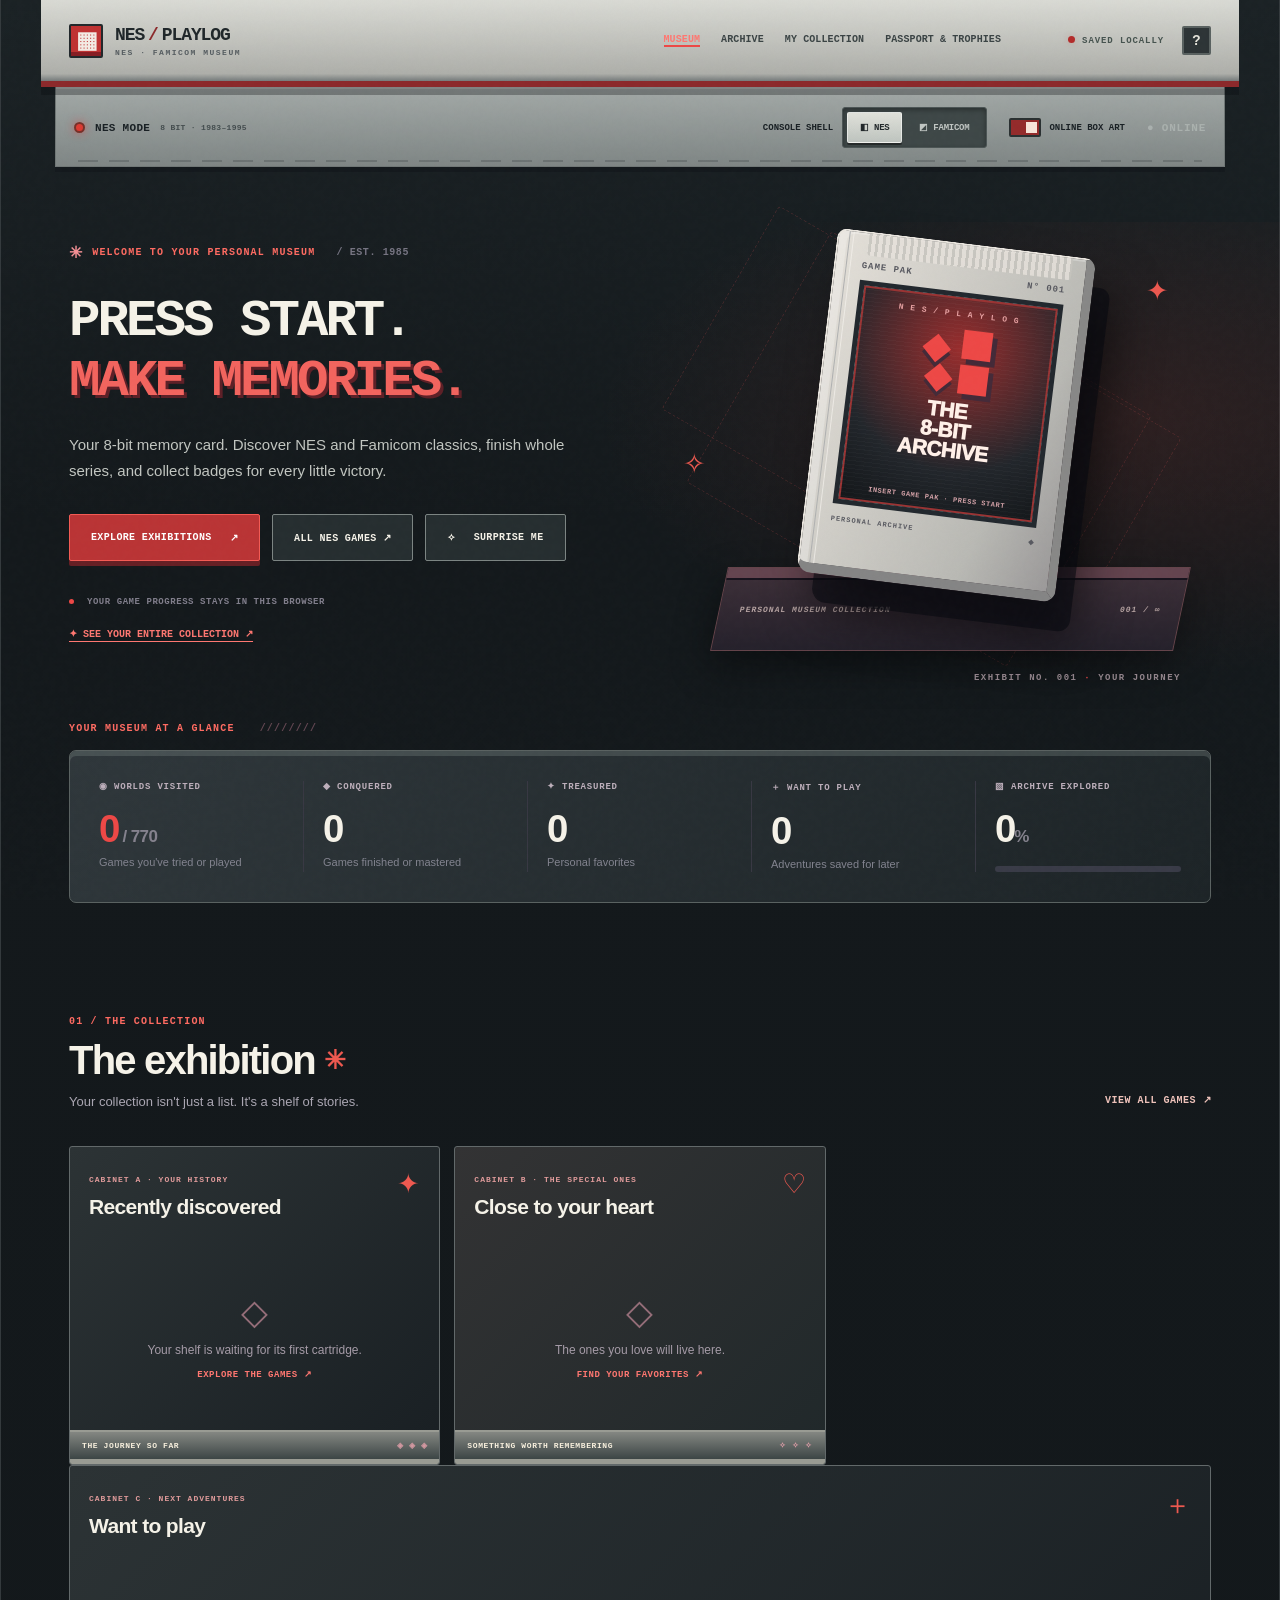
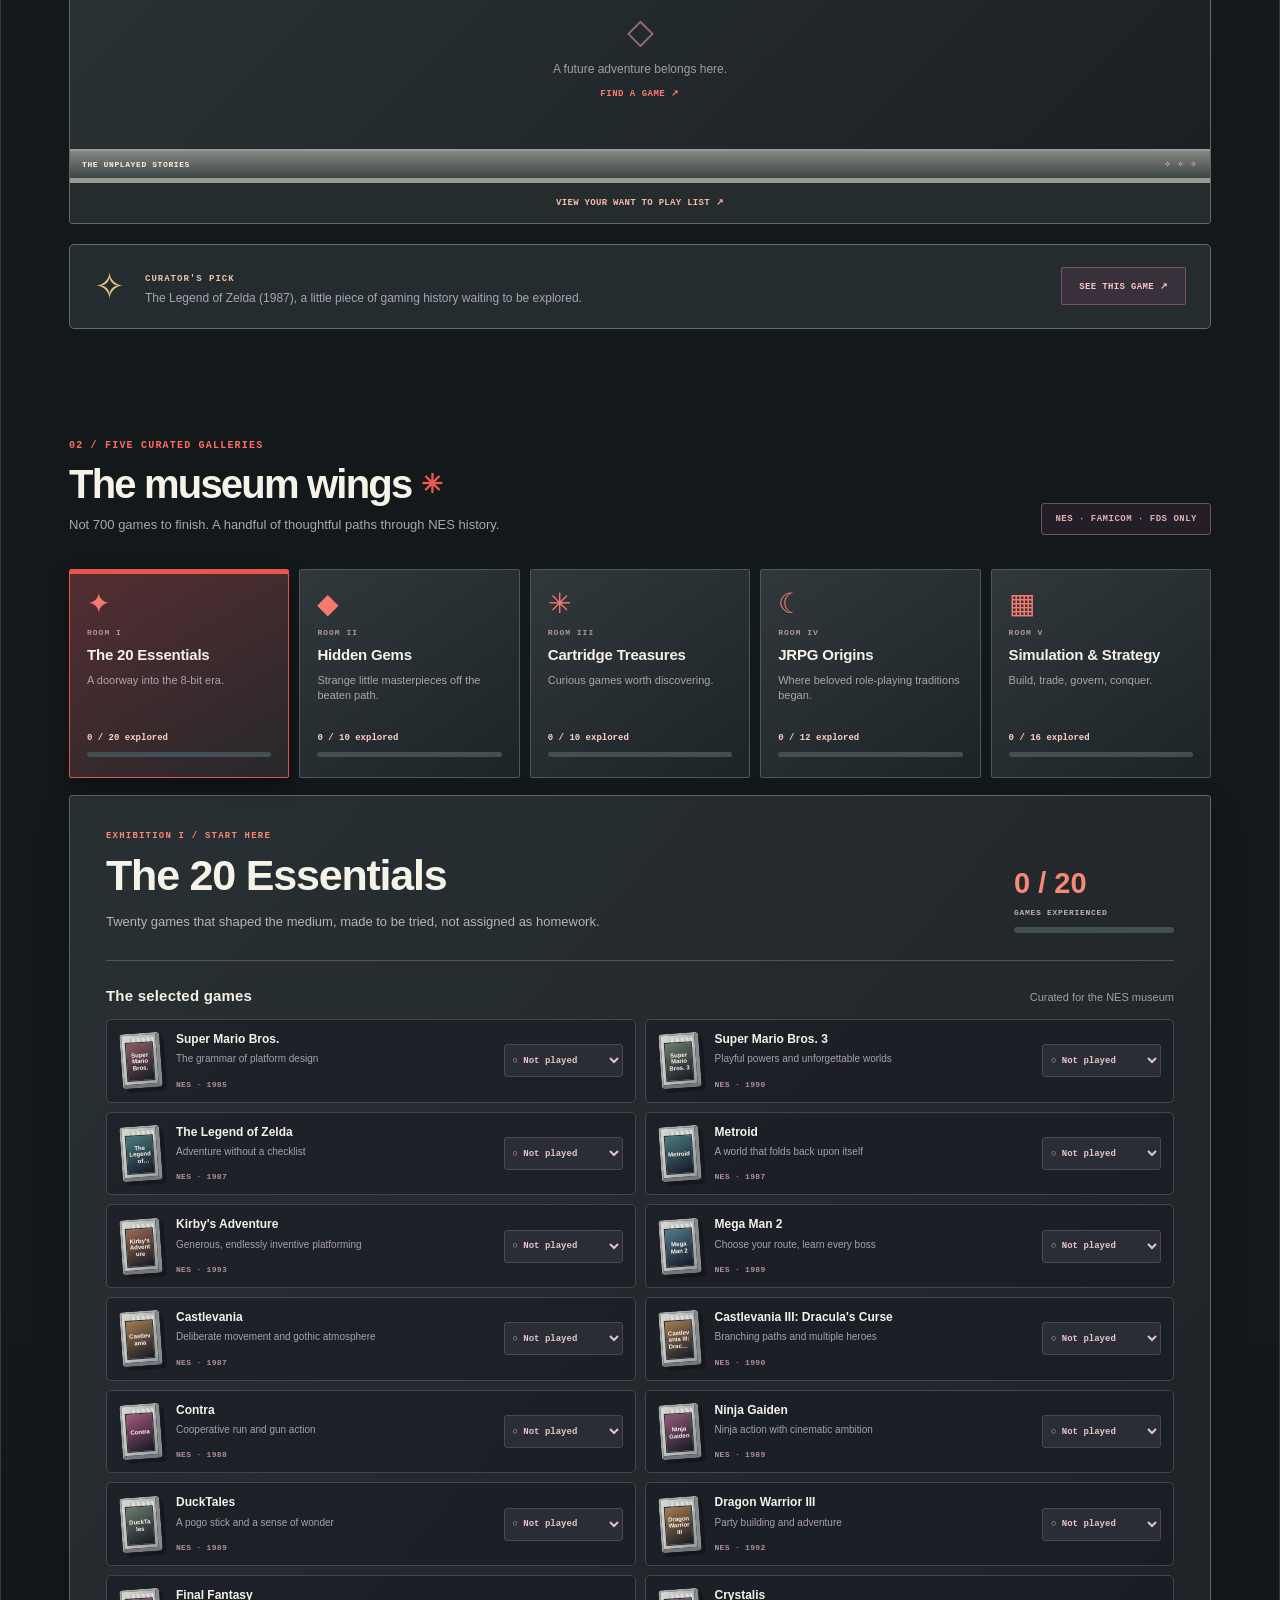
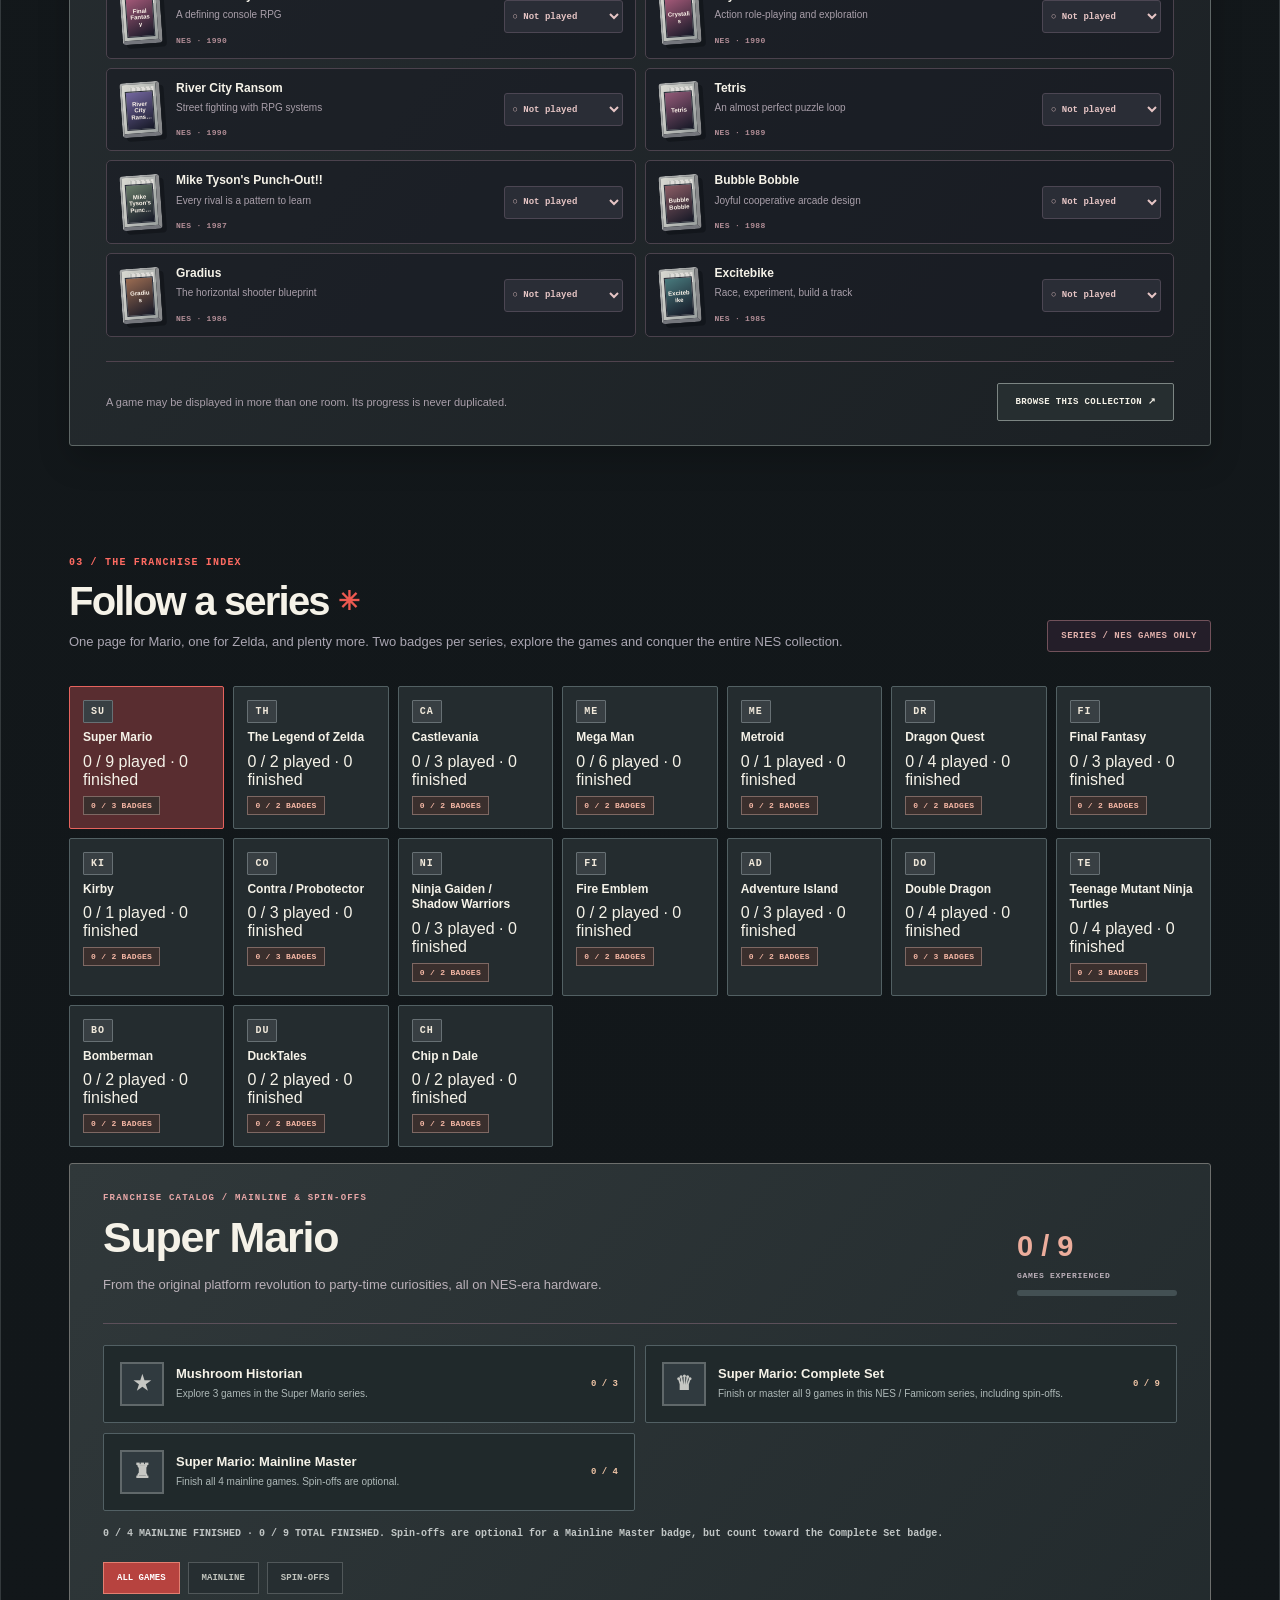
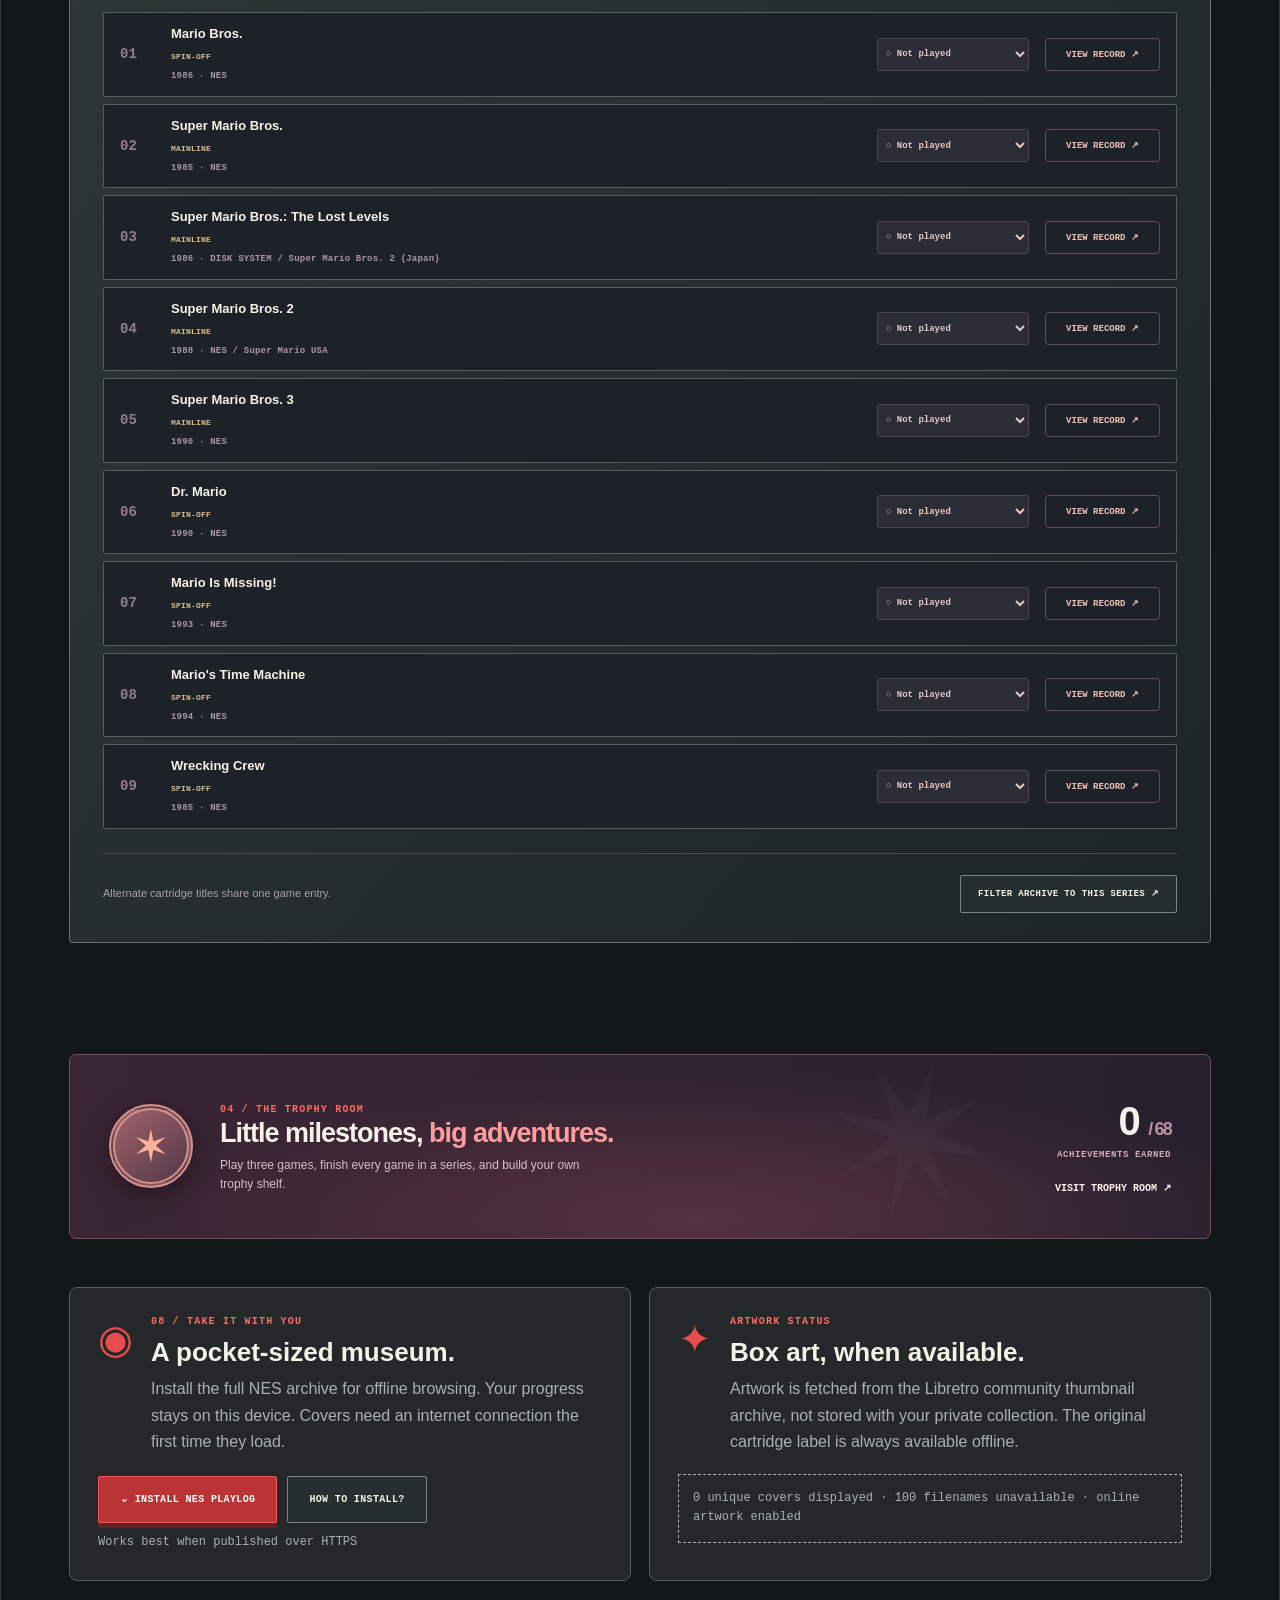
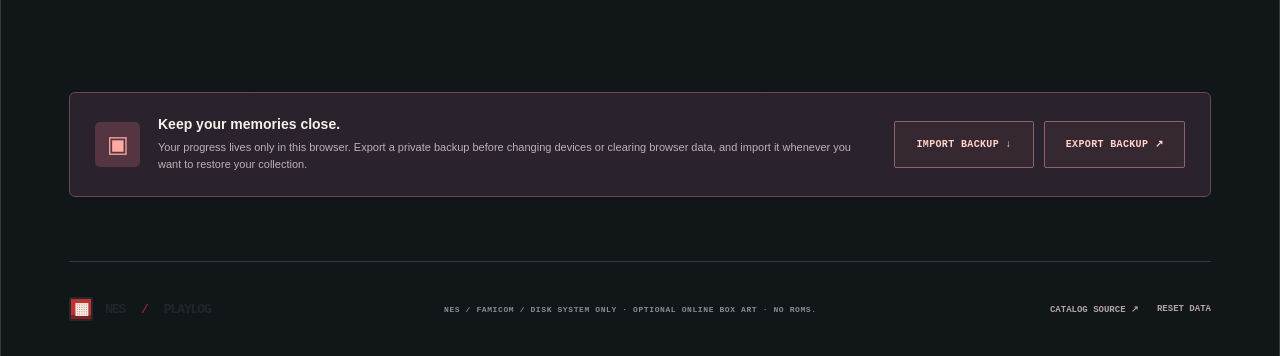
==== commit db5aeea2: "Publish NES Playlog v8 index.html" ====
--- a/index.html
+++ b/index.html
@@ -5,347 +5,20 @@
 <meta name="viewport" content="width=device-width, initial-scale=1">
 <meta name="theme-color" content="#171a1b">
 <meta name="description" content="NES Playlog, a personal 8-bit cartridge museum, game archive, and achievement collection.">
-<title>NES Playlog · Your 8-Bit Museum</title>
+<title>NES Playlog · Museum</title>
 
-<style>
-:root{color-scheme:dark;--bg:#101117;--surface:#171920;--surface-2:#1c1f29;--surface-3:#22242e;--border:#343641;--muted:#9394a0;--light:#f3efe9;--coral:#ef797d;--coral-light:#ff9a99;--cream:#cbbca8;--gold:#d7aa6c;--green:#90b3a4;--mono:ui-monospace,SFMono-Regular,Consolas,'Liberation Mono',monospace;--sans:Inter,'Segoe UI',Arial,sans-serif}
-*{box-sizing:border-box}html{scroll-behavior:smooth;scroll-padding-top:100px}body{margin:0;background:var(--bg);color:var(--light);font-family:var(--sans);-webkit-font-smoothing:antialiased}button,input,select,textarea{font:inherit}button{cursor:pointer}button:disabled{cursor:default;opacity:.45}button:focus-visible,a:focus-visible,select:focus-visible,input:focus-visible,textarea:focus-visible{outline:2px solid #ffb0a6;outline-offset:3px}a{color:inherit}.hidden{display:none!important}.site{position:relative;width:min(1480px,100%);padding:0 68px;margin:auto}.noise{pointer-events:none;position:fixed;inset:0;z-index:20;opacity:.05;background-image:url("data:image/svg+xml,%3Csvg viewBox='0 0 180 180' xmlns='http://www.w3.org/2000/svg'%3E%3Cfilter id='n'%3E%3CfeTurbulence type='fractalNoise' baseFrequency='.78' numOctaves='3' stitchTiles='stitch'/%3E%3C/filter%3E%3Crect width='100%25' height='100%25' opacity='.3' filter='url(%23n)'/%3E%3C/svg%3E")}.topbar{height:87px;display:flex;align-items:center;justify-content:space-between;gap:22px;border-bottom:1px solid #36343e;position:relative;z-index:4}.wordmark{display:flex;align-items:center;gap:12px;text-decoration:none;font-size:19px;font-weight:850;letter-spacing:-.9px;white-space:nowrap}.wordmark>span:nth-child(2){display:flex;flex-wrap:wrap;align-items:center}.wordmark small{display:block;flex:0 0 100%;color:#898993;font:700 8px var(--mono);letter-spacing:2.1px;margin-top:3px}.wordmark .slash{color:var(--coral);margin:0 4px}.logo-pixel{display:grid;place-items:center;width:34px;height:34px;border:2px solid #f18b90;border-radius:5px;background:var(--coral);color:#201922;font-size:23px;font-family:var(--mono)}.mainnav{display:flex;gap:34px;margin-left:auto;margin-right:55px}.mainnav a{text-decoration:none;color:#a8a6ae;font:750 10px var(--mono);letter-spacing:.7px;transition:color .2s}.mainnav a:hover{color:var(--coral-light)}.top-actions{display:flex;align-items:center;gap:18px}.save-status{color:#abb2b7;font:800 9px var(--mono);letter-spacing:.9px;white-space:nowrap}.save-dot,.hero-note .dot{display:inline-block;width:7px;height:7px;background:#80c0a8;border-radius:50%;box-shadow:0 0 12px #78bda577;margin-right:7px}.save-status.warning{color:#eab091}.save-status.warning .save-dot{background:#eab091}.top-help{color:#c5c1c7;background:none;border:1px solid #565562;border-radius:50%;width:29px;height:29px;font:800 14px var(--mono)}.top-help:hover{border-color:var(--coral);color:var(--coral)}
-.hero-section{display:grid;grid-template-columns:53% 47%;min-height:548px;align-items:center;position:relative;isolation:isolate}.hero-section:before{content:'';position:absolute;inset:10% -18% 0 40%;z-index:-1;pointer-events:none;background:radial-gradient(ellipse at 65% 40%,#4e2a3852,transparent 58%)}.hero-text{padding:54px 0 52px}.eyebrow,.section-kicker,.section-overline{font:800 10px var(--mono);letter-spacing:1.2px;color:var(--coral);}.eyebrow{display:flex;align-items:center;gap:9px;white-space:nowrap}.mini-star{font-size:16px;color:#f59196}.muted-number{color:#767482;letter-spacing:.6px;margin-left:12px}.hero-text h1{font-size:clamp(47px,5vw,78px);line-height:1.055;letter-spacing:-3.2px;font-weight:850;margin:31px 0 22px}.hero-text h1 em{font-style:normal;color:var(--coral)}.hero-text>p{line-height:1.75;color:#b8b5c0;font-size:15px;max-width:505px;margin:0}.hero-buttons{display:flex;gap:12px;margin-top:30px;flex-wrap:wrap}.btn{border:1px solid transparent;background:transparent;color:var(--light);height:47px;border-radius:4px;padding:0 21px;display:inline-flex;align-items:center;justify-content:center;gap:18px;font:800 10px var(--mono);letter-spacing:.35px;white-space:nowrap;transition:background .18s,border-color .18s,transform .18s}.btn:hover{transform:translateY(-2px)}.btn-primary{background:var(--coral);border-color:var(--coral);color:#221b21;box-shadow:0 4px 0 #85434d}.btn-primary:hover{background:#ff9395;border-color:#ff9395}.btn-outline{border-color:#555665;background:#14161d}.btn-outline:hover{border-color:var(--coral);background:#28222a}.btn-small{height:38px;padding:0 17px;font-size:9px}.hero-note{margin-top:34px;color:#817e8c;font:700 9px var(--mono);letter-spacing:.55px;line-height:1.65}.hero-note .dot{height:5px;width:5px;background:var(--coral);box-shadow:none}.hero-stage{height:510px;position:relative;display:grid;place-items:center}.stage-orbit{position:absolute;border:1px solid #97495355;width:465px;height:235px;transform:rotate(32deg);border-radius:50%;top:120px;left:15px}.orbit-b{width:370px;height:290px;transform:rotate(-23deg);left:60px;top:118px;border-color:#b45e6c36}.stage-spark{position:absolute;color:#ef9599;font-size:27px}.s1{top:89px;right:42px}.s2{top:262px;left:9px}.s3{bottom:92px;right:105px}.hero-cartridge{width:260px;height:346px;z-index:2;background:linear-gradient(110deg,#e4e0d9,#b9b9b4 75%,#9b9999);border:2px solid #eae6df;border-right:9px solid #888887;border-bottom:10px solid #858585;border-radius:10px 11px 12px 14px;box-shadow:18px 28px 0 #07091099,22px 35px 50px #0009,inset 8px 2px 0 #ffffff40;transform:rotate(8deg) translateY(-26px);position:relative;padding:28px 18px 16px 26px}.hero-cartridge:before{content:'';position:absolute;left:10px;top:0;bottom:0;width:3px;border-left:1px solid #b0b1b1;border-right:1px solid #f6f4efaa}.cart-ridge{position:absolute;height:22px;left:30px;right:14px;top:0;background:repeating-linear-gradient(90deg,#c6c4be 0 3px,#e7e2dc 3px 7px);opacity:.8;border-radius:0 0 3px 3px}.cart-head,.cart-foot{display:flex;justify-content:space-between;color:#585960;font:900 9px var(--mono);letter-spacing:1px}.cart-head{margin-bottom:9px}.cart-label{border:5px solid #383440;background:radial-gradient(circle at 50% 35%,#64374d 0%,#292936 54%,#151722 85%);height:225px;padding:12px 12px 9px;display:flex;flex-direction:column;align-items:center;text-align:center;position:relative;overflow:hidden;box-shadow:inset 0 0 0 2px #8a727f}.cart-label:before{content:'';position:absolute;inset:0;background:repeating-linear-gradient(0deg,transparent 0 3px,#ffffff06 3px 4px);pointer-events:none}.cart-label-top{font:800 8px var(--mono);color:#e6a0a1;letter-spacing:1px;white-space:nowrap}.hero-pixel-mark{height:70px;width:100px;position:relative;margin:8px 0 5px}.hero-pixel-mark b{display:block;position:absolute;width:29px;height:29px;background:var(--coral);box-shadow:5px 5px 0 #442a38}.hero-pixel-mark b:nth-child(1){top:10px;left:17px;transform:rotate(45deg) scale(.7)}.hero-pixel-mark b:nth-child(2){top:3px;left:57px}.hero-pixel-mark b:nth-child(3){top:39px;left:22px;transform:rotate(45deg) scale(.7)}.hero-pixel-mark b:nth-child(4){top:38px;left:57px}.cart-label strong{font-weight:950;font-size:21px;letter-spacing:-.5px;line-height:.95;color:#fff0e8}.cart-label small{font:800 7px var(--mono);letter-spacing:.55px;color:#d3a1a7;margin-top:auto}.cart-foot{margin-top:11px;font-size:7px}.stage-plinth{position:absolute;top:381px;left:45px;right:29px;height:84px;transform:skewX(-12deg);background:linear-gradient(0deg,#25212b,#3e3039);border:1px solid #64434a;box-shadow:0 15px 38px #0006;z-index:0}.plinth-top{height:12px;background:#64444f;border-bottom:2px solid #18131d}.plinth-front{padding:25px 20px;color:#b6a3a2;font:700 8px var(--mono);letter-spacing:1px;display:flex;justify-content:space-between}.stage-caption{position:absolute;bottom:13px;right:30px;color:#93858c;font:800 9px var(--mono);letter-spacing:1.5px}.stage-caption span{color:var(--coral)}
-.dashboard{margin-top:8px}.section-overline{display:flex;align-items:center;gap:25px;color:#b6a4ad;margin-bottom:16px}.section-overline span{color:#654853}.stat-grid{background:linear-gradient(135deg,#20202a,#181a23);border:1px solid #40404b;border-radius:7px;display:grid;grid-template-columns:repeat(4,1fr);padding:30px 10px;box-shadow:0 15px 38px #0002}.stat-block{padding:0 30px;border-right:1px solid #383843;min-width:0}.stat-block:last-child{border:0}.stat-caption{font:800 9px var(--mono);letter-spacing:.8px;color:#bdafbb}.stat-big{font-size:49px;font-weight:850;letter-spacing:-2px;line-height:1;margin:18px 0 8px;color:var(--light)}.stat-block:first-child .stat-big{color:var(--coral)}.stat-big small{font-size:17px;color:#85828e;letter-spacing:-.6px}.stat-foot{color:#82838f;font-size:11px}.stat-meter{margin-top:18px;background:#393b47;width:100%;height:6px;border-radius:10px;overflow:hidden}.stat-meter span{display:block;height:100%;width:0;background:linear-gradient(90deg,var(--coral),var(--gold));transition:width .4s}
-.exhibits,.archive,.achievements{padding-top:113px}.section-head{display:flex;justify-content:space-between;align-items:flex-end;gap:25px;margin-bottom:34px}.section-kicker{font-size:10px;margin-bottom:11px}.section-head h2{font-size:40px;letter-spacing:-1.8px;line-height:1.14;margin:0 0 8px;font-weight:820}.section-head p{color:#aaa6b2;font-size:13px;margin:0;line-height:1.5}.heading-flower{color:var(--coral);font-size:26px;vertical-align:5px}.text-link{font:800 10px var(--mono);letter-spacing:.5px;text-decoration:none;color:#eec2ba;white-space:nowrap;padding-bottom:6px}.text-link:hover{color:var(--coral)}.as-button{background:transparent;border:0;cursor:pointer}.exhibit-panels{display:grid;grid-template-columns:1fr 1fr;gap:18px}.exhibit-panel{border:1px solid #47414a;border-radius:6px;background:linear-gradient(125deg,#25202a,#171b24);padding:25px 26px 0;min-width:0;overflow:hidden}.exhibit-panel.favorites{background:linear-gradient(115deg,#25222b,#191b25)}.panel-top{display:flex;justify-content:space-between;align-items:flex-start}.eyebrow-tag{font:800 8px var(--mono);letter-spacing:1px;color:#e09b9b}.panel-top h3{font-size:23px;letter-spacing:-.65px;margin:9px 0 0}.panel-symbol{color:#ed8790;font-size:27px}.shelf-cards{display:flex;gap:13px;align-items:flex-end;min-height:211px;padding:27px 0 18px}.shelf-card{background:none;border:0;color:var(--light);padding:0;width:calc((100% - 39px)/4);min-width:0;text-align:left;display:flex;flex-direction:column;gap:9px;align-items:center}.shelf-card:hover .shelf-pak{transform:translateY(-7px)}.shelf-card:hover .shelf-name{color:var(--coral-light)}.shelf-pak{height:136px;width:94px;max-width:100%;border:4px solid #a7a9a9;border-right:7px solid #88898b;border-bottom:8px solid #74767c;border-radius:5px;background:linear-gradient(115deg,#dedbd2,#a7a9a8);box-shadow:7px 9px 9px #0006;position:relative;padding:23px 8px 13px;transition:transform .2s}.shelf-pak:before{content:'';position:absolute;top:3px;left:8px;right:2px;height:10px;background:repeating-linear-gradient(90deg,#c0c1bd 0 2px,#dfddd9 2px 5px)}.shelf-sticker{height:100%;border:2px solid #272b37;display:flex;align-items:center;justify-content:center;flex-direction:column;text-align:center;background:linear-gradient(155deg,var(--tone),#151826);padding:6px 3px;color:#fff7ed;overflow:hidden}.shelf-sticker b{font:800 9px/1.1 var(--sans);overflow-wrap:anywhere;display:-webkit-box;-webkit-line-clamp:3;-webkit-box-orient:vertical;overflow:hidden}.shelf-sticker i{font:900 25px var(--mono);font-style:normal;color:#fff1dd99;margin-bottom:6px}.shelf-name{width:100%;font-size:10px;text-align:center;color:#d2cdd0;white-space:nowrap;overflow:hidden;text-overflow:ellipsis}.empty-shelf{width:100%;text-align:center;padding:31px 10px;color:#a59ba7;display:flex;align-items:center;justify-content:center;flex-direction:column;gap:11px;font-size:12px}.empty-shelf .empty-glyph{font-size:35px;color:#956e79}.empty-shelf button{color:var(--coral-light);background:transparent;border:0;font:800 9px var(--mono);letter-spacing:.5px}.shelf-edge{height:34px;margin:0 -26px;background:linear-gradient(#635260,#39323c);border-top:2px solid #826a71;border-bottom:5px solid #191b22;display:flex;justify-content:space-between;align-items:center;padding:0 22px;color:#d0b6bb;font:700 8px var(--mono);letter-spacing:.6px}.shelf-edge span{color:#d398a1}.curator-strip{border:1px solid #3d404a;background:#1b1d26;padding:20px 24px;margin-top:20px;border-radius:5px;display:flex;align-items:center;gap:20px}.curator-icon{font-size:37px;color:var(--gold)}.curator-strip>div{flex:1;min-width:0}.curator-strip strong{font:850 9px var(--mono);letter-spacing:1px;color:#e7c4aa}.curator-strip p{font-size:12px;color:#a6a5b0;margin:6px 0 0}.curator-strip button{background:#38303b;border-color:#7e5360;color:#f5c4c2}
-.milestone-banner{margin-top:111px;min-height:185px;border:1px solid #7a4c59;border-radius:7px;background:radial-gradient(ellipse at 55% 90%,#563140,transparent 65%),linear-gradient(100deg,#3b2534,#261f2d);padding:30px 39px;display:flex;align-items:center;gap:27px;position:relative;overflow:hidden}.milestone-banner:before{content:'✴';font-size:220px;color:#ffffff07;position:absolute;right:18%;top:-43px;transform:rotate(16deg)}.banner-badge{height:84px;width:84px;flex:none;border-radius:50%;display:grid;place-items:center;font-size:45px;color:#ffb199;background:linear-gradient(140deg,#a2636c,#523747);border:6px double #d3918c;box-shadow:0 6px 25px #0006}.milestone-banner>div:nth-child(2){flex:1;position:relative}.milestone-banner h2{font-size:27px;letter-spacing:-1px;margin:2px 0 7px}.milestone-banner h2 em{color:#ff9d9d;font-style:normal}.milestone-banner p{font-size:12px;color:#d5c0c3;margin:0;max-width:380px;line-height:1.6}.banner-right{display:flex;flex-direction:column;align-items:flex-end;position:relative;gap:6px}.banner-right strong{font-size:40px;letter-spacing:-1.8px}.banner-right strong span{color:#bb92a2;font-size:18px}.banner-right>span{color:#d2adb9;font:800 9px var(--mono);letter-spacing:.6px}.banner-right a{font:800 10px var(--mono);color:#fff1ec;text-decoration:none;margin-top:16px;white-space:nowrap}.banner-right a:hover{color:var(--coral)}
-.archive-head-actions{display:flex;gap:19px;align-items:center}.archive-console{background:#1d2029;border:1px solid #42404d;border-radius:6px;padding:23px 25px}.console-top{display:flex;justify-content:space-between;color:#8f8f9b;font:800 9px var(--mono);letter-spacing:1px;margin-bottom:11px}.console-top .tiny-arrow{color:var(--coral)}.search-row{display:flex;gap:14px}.search-field{height:51px;display:flex;align-items:center;gap:11px;flex:1;background:#12141c;border:1px solid #474755;padding:0 14px;border-radius:4px}.search-field>span{font-size:23px;color:#a8a7b3}.search-field input{min-width:0;flex:1;background:transparent;border:0;outline:0;color:var(--light);font-size:14px}.search-field input::placeholder{color:#85818e}.search-field kbd{color:#b6a9b2;font:800 11px var(--mono);border:1px solid #5b5260;padding:2px 5px;border-radius:3px}.view-switch{display:flex;padding:4px;background:#11141b;border:1px solid #4c4d56;border-radius:4px}.view-button{border:0;background:transparent;color:#9b99a4;padding:0 13px;font:800 10px var(--mono);border-radius:3px}.view-button.active{color:#241f25;background:var(--coral)}.view-button span{margin-left:4px}.filter-row{margin-top:18px;display:grid;grid-template-columns:1.15fr .85fr 1.15fr 1fr;gap:12px}.filter-row label,.detail-fields label{color:#9c99a6;font:800 9px var(--mono);letter-spacing:.8px;display:flex;flex-direction:column;gap:9px}.filter-row select,.detail-fields select,.detail-fields input,.field-label input{height:43px;width:100%;min-width:0;background:#151720;color:#e6e2e1;border:1px solid #484754;border-radius:4px;padding:0 11px;font-size:12px;letter-spacing:0;outline:none;appearance:auto}.filter-row select:focus,.detail-fields select:focus,.detail-fields input:focus{border-color:var(--coral)}.archive-result{display:flex;justify-content:space-between;align-items:center;margin:22px 1px 18px;color:#9795a1;font:800 10px var(--mono);letter-spacing:.6px}.clear-filters{border:0;background:transparent;color:#d29b9e;font:800 10px var(--mono)}.clear-filters:hover{color:var(--coral-light)}.archive-grid{display:grid;grid-template-columns:repeat(5,minmax(0,1fr));gap:16px}.archive-card{min-width:0;background:linear-gradient(145deg,#20212b,#181a21);border:1px solid #383944;border-radius:6px;transition:border-color .18s,transform .18s;overflow:hidden}.archive-card:hover{border-color:#92636e;transform:translateY(-3px)}.archive-card.is-visited{border-color:#705058}.archive-art{height:192px;width:100%;border:0;background:radial-gradient(circle at 50% 80%,#6b4c5950,transparent 70%),#1b1b26;display:flex;justify-content:center;align-items:center;position:relative;padding:12px;color:inherit}.archive-art:before{content:'';position:absolute;inset:0;background:linear-gradient(0deg,#0003 1px,transparent 1px);background-size:100% 11px;opacity:.13}.art-pak{width:118px;height:164px;border:3px solid #b2b3ae;border-right:7px solid #898d8c;border-bottom:8px solid #777d7b;border-radius:6px;background:linear-gradient(115deg,#e4e1d7,#b3b6b4);padding:21px 9px 11px;box-shadow:9px 10px 14px #0008;position:relative;transition:transform .2s}.archive-art:hover .art-pak{transform:translateY(-6px) rotate(-2deg)}.art-pak:before{content:'';position:absolute;top:3px;left:12px;right:4px;height:10px;background:repeating-linear-gradient(90deg,#bec1bb 0 3px,#dedfd6 3px 6px);opacity:.8}.art-cover{height:100%;width:100%;border:3px solid #34313d;background:linear-gradient(150deg,var(--tone),#121722 92%);padding:8px 5px;display:flex;flex-direction:column;align-items:center;text-align:center;overflow:hidden}.art-cover .cover-tiny{font:750 6px var(--mono);color:#eddbd0;white-space:nowrap;letter-spacing:1px}.art-cover .cover-glyph{font-size:31px;font-family:var(--mono);font-weight:700;line-height:1.2;color:#fbe4cfaa;padding:10px 0 7px;text-shadow:2px 3px #0007}.art-cover strong{font-size:11px;line-height:1.13;letter-spacing:-.3px;color:white;font-weight:850;overflow-wrap:anywhere;display:-webkit-box;-webkit-line-clamp:3;-webkit-box-orient:vertical;overflow:hidden}.art-cover .cover-footer{font:800 6px var(--mono);color:#f5b7ae;margin-top:auto;white-space:nowrap;letter-spacing:.8px}.archive-card-content{padding:14px 13px 13px;border-top:1px solid #363642;min-height:153px;display:flex;flex-direction:column}.archive-card-title{font-size:13px;line-height:1.35;font-weight:760;margin:0;min-height:35px;display:-webkit-box;-webkit-box-orient:vertical;-webkit-line-clamp:2;overflow:hidden}.archive-card-sub{font:700 9px var(--mono);color:#888b99;margin-top:8px;letter-spacing:.35px}.archive-card-sub .badge-reg{color:#d6a6a1;margin-left:5px}.archive-card-bottom{display:flex;gap:7px;margin-top:auto;padding-top:13px;align-items:center}.quick-status{flex:1;width:1px;min-width:0;background:#2a2d36;border:1px solid #4c4653;border-radius:3px;color:#e6c5c5;height:33px;font:800 9px var(--mono);padding:0 4px;appearance:auto}.quick-star{height:33px;width:32px;flex:none;border:1px solid #4d4851;color:#b7a4ad;border-radius:3px;background:#2a2934;font-size:19px}.quick-star.active{color:#f6c87d;border-color:#c59b61}.archive-card.is-visited .quick-status{border-color:#765660;color:#ffc4bc}.archive-grid.list-mode{display:flex;flex-direction:column;gap:7px}.list-mode .archive-card{display:flex;align-items:center;min-height:72px}.list-mode .archive-art{height:70px;width:75px;flex:none;padding:7px;background:transparent}.list-mode .art-pak{width:42px;height:55px;padding:14px 4px 4px;border-width:2px;border-right-width:4px;border-bottom-width:4px;border-radius:3px}.list-mode .art-pak:before{height:5px;left:4px;right:0}.list-mode .art-cover{padding:2px;border-width:1px}.list-mode .art-cover .cover-tiny,.list-mode .art-cover .cover-footer,.list-mode .art-cover strong{display:none}.list-mode .art-cover .cover-glyph{font-size:16px;padding:0}.list-mode .archive-card-content{flex:1;border:0;min-height:0;padding:10px 16px;display:grid;grid-template-columns:1fr 160px 175px;gap:10px;align-items:center}.list-mode .archive-card-title{min-height:0}.list-mode .archive-card-sub{margin:0}.list-mode .archive-card-bottom{margin:0;padding:0}.archive-card .status-tick{position:absolute;top:10px;right:11px;background:#28242a;border:1px solid #976874;border-radius:50%;display:grid;place-items:center;color:#ff9da1;font-weight:900;width:25px;height:25px;font-size:12px}.empty-archive{text-align:center;border:1px dashed #595363;padding:60px 15px;border-radius:5px;color:#a8a4b1}.empty-archive>div{font-size:43px;color:var(--coral)}.empty-archive h3{color:var(--light);font-size:23px}.empty-archive p{font-size:13px;margin-bottom:22px}.load-more{text-align:center;margin-top:29px}.load-more .btn{min-width:210px}
-.achievement-summary{text-align:right;display:flex;flex-direction:column;gap:5px}.achievement-summary strong{font-size:32px;color:#ffb19e}.achievement-summary span{color:#a69da9;font:800 9px var(--mono);letter-spacing:.8px}.achievement-grid{display:grid;grid-template-columns:repeat(4,minmax(0,1fr));gap:14px}.achievement-card{background:linear-gradient(135deg,#20232b,#171920);border:1px solid #393b46;border-radius:6px;padding:23px;min-height:190px;position:relative;overflow:hidden}.achievement-card:after{content:'✦';position:absolute;top:-15px;right:10px;font-size:94px;color:#ffffff03;pointer-events:none}.achievement-card.unlocked{border-color:#8b6665;background:linear-gradient(135deg,#362b35,#21212b)}.achievement-icon{width:48px;height:48px;display:grid;place-items:center;border:1px solid #53515e;border-radius:50%;background:#2a2b35;font-size:26px;color:#928c9a;filter:grayscale(.8)}.unlocked .achievement-icon{border-color:#dba17c;background:linear-gradient(145deg,#7f4d55,#3f303d);color:#f9c29a;filter:none;box-shadow:0 0 0 4px #99625b33}.achievement-card h3{font-size:15px;letter-spacing:-.2px;margin:16px 0 6px}.achievement-card p{font-size:11px;color:#a29da9;line-height:1.5;margin:0;min-height:34px}.achievement-foot{margin-top:15px;color:#c7a5a0;font:800 9px var(--mono);display:flex;justify-content:space-between;gap:10px}.achievement-track{margin-top:8px;height:4px;background:#3c3b45;border-radius:10px;overflow:hidden}.achievement-track span{display:block;height:100%;background:var(--coral);transition:width .25s}.unlocked .achievement-foot{color:#efc694}
-.backup-ribbon{display:flex;align-items:center;gap:18px;background:#2a222c;border:1px solid #674853;border-radius:6px;padding:22px 25px;margin:111px 0 64px}.backup-glyph{width:45px;height:45px;flex:none;display:grid;place-items:center;background:#543541;color:#ffaaa2;font-size:23px;border-radius:5px}.backup-ribbon>div:nth-child(2){flex:1}.backup-ribbon strong{font-size:14px}.backup-ribbon p{font-size:11px;color:#c0afb7;line-height:1.6;margin:6px 0 0}.backup-ribbon .btn{color:#ffd2ca;border-color:#8d626b;background:#352831}footer{min-height:95px;padding:26px 0;border-top:1px solid #393741;display:flex;align-items:center;justify-content:space-between;gap:20px;color:#8b8995}footer .footer-mark{font-size:13px}footer .logo-pixel{width:24px;height:24px;font-size:16px}footer>span{font:700 8px var(--mono);letter-spacing:.6px;text-align:center}footer>div{display:flex;gap:18px}footer>div a,footer>div button{background:transparent;border:0;padding:0;color:#b4a2ab;font:800 9px var(--mono);white-space:nowrap;text-decoration:none}footer>div a:hover,footer>div button:hover{color:var(--coral)}
-.modal{width:min(92vw,600px);max-width:600px;max-height:min(90vh,950px);background:transparent;color:var(--light);border:0;padding:0}.modal::backdrop{background:#08090fd9;backdrop-filter:blur(4px)}.modal-panel{background:linear-gradient(135deg,#26212b,#181b25);border:1px solid #785361;border-radius:8px;box-shadow:0 25px 80px #000c;padding:33px;position:relative}.modal-close{position:absolute;top:16px;right:20px;color:#cbb5c1;background:none;border:0;font-size:26px}.modal-kicker{font:800 9px var(--mono);letter-spacing:.9px;color:var(--coral);padding-right:25px}.modal-kicker span{color:#8f8895}.modal-panel>h2{font-size:32px;line-height:1.16;margin:14px 0}.modal-panel>p{font-size:13px;color:#bdb2be;line-height:1.75}.detail-head{display:flex;gap:24px;align-items:center;padding:23px 0 26px;border-bottom:1px solid #4a404b}.detail-cart-wrap{width:115px;flex:none}.detail-cart-wrap .art-pak{width:112px;height:161px;transform:rotate(-5deg);box-shadow:7px 12px 19px #0009}.detail-cart-wrap .art-cover strong{font-size:11px}.detail-title-group{min-width:0}.region-pill{display:inline-block;color:#e8c2b5;background:#513541;border:1px solid #7c515c;padding:6px 9px;font:800 8px var(--mono);letter-spacing:.7px}.detail-title-group h2{font-size:clamp(22px,3.5vw,33px);line-height:1.2;letter-spacing:-.9px;margin:12px 0 8px;overflow-wrap:anywhere}.detail-year{font:800 11px var(--mono);color:#bcb2bd}.detail-id{font:800 8px var(--mono);color:#7e808e;letter-spacing:.6px;margin-top:20px}.detail-fields{display:grid;grid-template-columns:1fr 1fr;gap:15px;margin-top:25px}.detail-fields label{font-size:10px}.detail-fields small,.notes-label small{font-size:9px;color:#747884}.detail-fields select,.detail-fields input{height:46px}.detail-rating{margin:23px 0}.detail-rating>span,.notes-label,.field-label{display:block;color:#ada4b0;font:800 10px var(--mono);letter-spacing:.7px}.rating-stars{display:flex;align-items:center;gap:6px;margin-top:12px}.rating-stars button:not(.rating-clear){font-size:29px;color:#d8aa72;background:none;border:0;padding:0 3px}.rating-stars button:not(.rating-clear):hover{color:#ffcf8f}.rating-stars .rating-clear{font:700 9px var(--mono);color:#928c99;background:transparent;border:0;margin-left:auto}.modal textarea{display:block;resize:vertical;min-height:100px;width:100%;border:1px solid #554b58;border-radius:4px;background:#131720;color:#f7eae7;padding:13px;font-size:13px;line-height:1.6;margin-top:10px}.detail-actions{display:flex;justify-content:flex-end;gap:12px;margin-top:22px}.btn-favorite{border-color:#5a4c58;color:#cdbcc7}.btn-favorite.active{color:#f2ca7c;border-color:#ab8557;background:#43372e}.remove-game{margin-top:20px;background:none;border:0;color:#e69899;font:800 9px var(--mono);text-decoration:underline}.field-label{margin:20px 0 0}.field-label input{margin-top:10px}.toast{position:fixed;z-index:30;bottom:24px;left:50%;transform:translate(-50%,35px);max-width:min(95vw,500px);background:#33303b;border:1px solid #d48b8c;border-radius:5px;color:#fbe8e0;font-size:13px;line-height:1.5;padding:14px 22px;box-shadow:0 13px 48px #0009;opacity:0;pointer-events:none;transition:opacity .2s,transform .2s;text-align:center}.toast.show{opacity:1;transform:translate(-50%,0)}
-@media(max-width:1200px){.site{padding:0 36px}.mainnav{gap:20px;margin-right:24px}.hero-text h1{font-size:61px}.stat-block{padding:0 20px}.archive-grid{grid-template-columns:repeat(4,minmax(0,1fr))}.achievement-grid{grid-template-columns:repeat(4,minmax(0,1fr))}.achievement-card{padding:18px}.stage-orbit{left:-5px}.plinth-front{font-size:7px}}
-@media(max-width:980px){.mainnav{display:none}.hero-section{grid-template-columns:1fr 1fr}.hero-text h1{font-size:50px;letter-spacing:-2.4px}.hero-stage{transform:scale(.81);transform-origin:center}.hero-text>p{font-size:13px}.exhibit-panel{padding:22px 18px 0}.shelf-edge{margin:0 -18px}.shelf-pak{width:75px;height:116px;padding-top:17px}.shelf-sticker b{font-size:8px}.shelf-cards{min-height:180px}.archive-grid{grid-template-columns:repeat(3,minmax(0,1fr))}.achievement-grid{grid-template-columns:repeat(3,minmax(0,1fr))}.archive-head-actions{gap:12px}.section-head h2{font-size:34px}.milestone-banner{padding:27px}.banner-badge{height:67px;width:67px;font-size:34px}}
-@media(max-width:740px){.site{padding:0 22px}.topbar{height:74px}.save-status{font-size:8px}.hero-section{grid-template-columns:1fr;min-height:0}.hero-text{padding:65px 0 0}.hero-text h1{font-size:clamp(47px,9vw,65px)}.hero-text>p{max-width:600px}.hero-stage{height:350px;transform:scale(.73);margin:-17px 0 4px}.hero-note{margin-top:26px}.stat-grid{grid-template-columns:1fr 1fr;padding:8px 10px}.stat-block{padding:22px 18px;border-bottom:1px solid #383843}.stat-block:nth-child(2){border-right:0}.stat-block:nth-child(n+3){border-bottom:0}.stat-big{font-size:38px}.exhibits,.archive,.achievements{padding-top:80px}.section-head{align-items:flex-start;flex-direction:column;gap:17px}.section-head h2{font-size:34px}.exhibit-panels{grid-template-columns:1fr}.shelf-cards{min-height:196px}.shelf-pak{height:135px;width:94px;padding-top:23px}.shelf-sticker b{font-size:10px}.milestone-banner{margin-top:80px;flex-wrap:wrap;gap:16px}.milestone-banner>div:nth-child(2){flex:1;min-width:190px}.milestone-banner h2{font-size:23px}.banner-right{width:100%;border-top:1px solid #775161;padding-top:13px;align-items:flex-start}.banner-right strong{font-size:30px}.banner-right a{margin-top:4px}.archive-head-actions{flex-wrap:wrap}.filter-row{grid-template-columns:1fr 1fr}.archive-grid{grid-template-columns:repeat(2,minmax(0,1fr))}.archive-art{height:196px}.archive-card-content{min-height:158px}.achievement-grid{grid-template-columns:repeat(2,minmax(0,1fr))}.backup-ribbon{margin-top:80px;flex-wrap:wrap}.backup-ribbon>div:nth-child(2){flex-basis:calc(100% - 65px)}.backup-ribbon .btn{width:100%}footer{flex-wrap:wrap}footer>span{order:3;width:100%;text-align:left}}
-@media(max-width:480px){.site{padding:0 16px}.wordmark{font-size:15px;gap:8px}.wordmark small{font-size:6px}.logo-pixel{width:28px;height:28px;font-size:19px}.top-actions{gap:8px}.top-help{width:25px;height:25px}.save-status{font-size:7px;letter-spacing:0}.hero-text{padding-top:48px}.eyebrow{font-size:8px;letter-spacing:.4px;gap:6px}.muted-number{margin-left:0}.hero-text h1{font-size:44px;margin:22px 0 18px}.hero-text>p{font-size:12px}.hero-buttons{gap:8px}.hero-buttons .btn{font-size:8px;padding:0 11px;gap:7px;height:44px}.hero-stage{transform:scale(.65);height:290px;margin:-42px 0 -2px}.section-overline{font-size:8px}.stat-grid{padding:0}.stat-block{padding:18px 13px;min-height:147px}.stat-caption{font-size:8px;line-height:1.5}.stat-big{font-size:37px}.stat-big small{font-size:11px}.stat-foot{font-size:10px;line-height:1.4}.section-head h2{font-size:29px}.section-head p{font-size:12px}.exhibit-panel{padding:19px 13px 0}.panel-top h3{font-size:18px}.eyebrow-tag{font-size:7px}.shelf-edge{margin:0 -13px;font-size:6px;padding:0 13px}.shelf-cards{gap:7px;min-height:169px}.shelf-pak{height:108px;width:71px;padding:15px 6px 8px}.shelf-sticker i{font-size:19px}.shelf-sticker b{font-size:8px}.shelf-name{font-size:9px}.curator-strip{padding:18px 14px;gap:10px;flex-wrap:wrap}.curator-icon{font-size:26px}.curator-strip button{width:100%}.milestone-banner{padding:23px 18px}.banner-badge{height:52px;width:52px;font-size:27px;border-width:4px}.milestone-banner h2{font-size:19px}.milestone-banner p{font-size:11px}.archive-console{padding:16px 12px}.console-top{font-size:7px}.search-row{gap:7px}.search-field{height:44px;padding:0 9px}.search-field input{font-size:11px}.search-field kbd{display:none}.view-button{padding:0 8px}.view-button span{display:none}.filter-row{gap:9px}.filter-row label{font-size:8px}.filter-row select{font-size:11px;padding:0 5px}.archive-grid{gap:9px}.archive-art{height:162px}.art-pak{transform:scale(.85)}.archive-art:hover .art-pak{transform:scale(.85) translateY(-6px)}.archive-card-content{padding:10px 9px;min-height:151px}.archive-card-title{font-size:11px}.archive-card-sub{font-size:8px}.quick-status{font-size:8px}.quick-star{width:27px}.list-mode .archive-card-content{grid-template-columns:1fr 110px;gap:3px;padding:8px}.list-mode .archive-card-sub{display:none}.list-mode .quick-status{font-size:8px}.achievement-grid{gap:8px}.achievement-card{padding:13px;min-height:185px}.achievement-card h3{font-size:13px}.achievement-card p{font-size:10px}.achievement-icon{width:38px;height:38px;font-size:21px}.detail-head{gap:15px}.detail-cart-wrap{width:82px}.detail-cart-wrap .art-pak{transform:scale(.71) rotate(-5deg);transform-origin:top left;margin-bottom:-45px}.detail-title-group h2{font-size:22px}.modal-panel{padding:27px 19px}.detail-fields{gap:9px}.detail-actions{flex-wrap:wrap}.detail-actions .btn{flex:1;padding:0 9px;font-size:9px}.modal-close{top:10px;right:14px}}
-@media(prefers-reduced-motion:reduce){*,*::before,*::after{scroll-behavior:auto!important;transition:none!important;animation:none!important}}
-/* Keep decorative orbits inside the viewport while preserving readable content. */
-html,body{overflow-x:clip}
-@media(max-width:740px){.hero-stage{height:510px;transform:scale(.73);transform-origin:top center;margin:20px 0 -120px}}
-@media(max-width:480px){.hero-stage{height:510px;transform:scale(.65);transform-origin:top center;margin:15px 0 -161px}}
-
-/* Museum Edition v3, curated exhibition wings and NES franchise archive. */
-.hero-buttons>a.btn{text-decoration:none}
-.curated-exhibitions,.series-section{padding-top:111px}
-.museum-count-tag{display:inline-flex;align-items:center;border:1px solid #71515a;color:#e1b1ac;border-radius:3px;background:#241e29;padding:10px 13px;font:800 9px var(--mono);letter-spacing:.5px;white-space:nowrap}
-.room-nav{display:grid;grid-template-columns:repeat(5,minmax(0,1fr));gap:10px;margin-bottom:17px}
-.room-tile{position:relative;text-align:left;display:flex;flex-direction:column;align-items:flex-start;gap:9px;min-height:209px;background:linear-gradient(140deg,#22242e,#171b24);border:1px solid #3e3d4a;border-radius:6px;padding:20px 17px;color:var(--light);overflow:hidden;transition:border-color .18s,transform .18s,background .18s}
-.room-tile:hover{border-color:#ad7479;transform:translateY(-3px)}
-.room-tile.active{border-color:#e19591;background:linear-gradient(145deg,#482d39,#27232f);box-shadow:inset 0 3px 0 #e69695,0 9px 25px #0004}
-.room-tile-icon{font-size:28px;color:#f4a9a0;height:29px;line-height:1}.room-tile-number{color:#ab96a1;font:800 8px var(--mono);letter-spacing:1px}.room-tile strong{font-size:15px;line-height:1.25;letter-spacing:-.2px}.room-tile small{font-size:11px;line-height:1.35;color:#aca3ae;min-height:32px}.room-tile em{color:#e5b1aa;font:800 9px var(--mono);font-style:normal;margin-top:auto}.room-track{width:100%;height:5px;border-radius:15px;overflow:hidden;background:#47434f;flex:none}.room-track span{display:block;height:100%;background:linear-gradient(90deg,#e17a87,#f6c398);border-radius:15px;transition:width .3s}
-.room-detail{--accent:#e28b93;background:radial-gradient(ellipse at 98% 0%,#5e344747,transparent 32%),linear-gradient(145deg,#25222b,#191b23);border:1px solid #524451;border-radius:7px;padding:35px 36px 24px;box-shadow:0 14px 32px #0003}.room-detail.theme-amber{--accent:#e4b76b;background:radial-gradient(ellipse at 98% 0%,#63512d64,transparent 35%),linear-gradient(145deg,#27262b,#191b23);border-color:#6b5645}.room-detail.theme-blue{--accent:#9ebbe3}.room-detail.theme-violet{--accent:#c8a6e9}.room-detail.theme-sage{--accent:#a6d5ba}
-.room-detail-top,.series-detail-head{display:flex;justify-content:space-between;gap:32px;align-items:flex-end;padding-bottom:27px;border-bottom:1px solid #5c505a}.room-detail-copy{max-width:770px}.room-eyebrow{display:block;color:var(--accent,#e7a7a7);font:800 9px var(--mono);letter-spacing:1.2px;margin-bottom:11px}.room-detail h3,.series-detail h3{font-size:clamp(27px,3.6vw,43px);line-height:1.1;letter-spacing:-1.2px;margin:0 0 12px}.room-detail-top p,.series-detail-head p{max-width:735px;color:#bbb1b9;font-size:13px;line-height:1.7;margin:0}.room-score{width:160px;flex:none;display:flex;flex-direction:column;gap:10px}.room-score strong{font-size:29px;line-height:1;color:var(--accent,#ecad9c);white-space:nowrap}.room-score>span{font:800 8px var(--mono);letter-spacing:.7px;color:#bcb0ba}.room-score .room-track{height:6px}
-.room-group{padding-top:26px}.room-group-head{display:flex;gap:12px;align-items:baseline;justify-content:space-between;margin-bottom:15px}.room-group-head h4{margin:0;font-size:15px;letter-spacing:.2px}.room-group-head small{font-size:11px;color:#a79ca5}.curated-list{display:grid;grid-template-columns:repeat(2,minmax(0,1fr));gap:9px}.curated-game{display:flex;gap:13px;align-items:center;border:1px solid #4b424d;border-radius:5px;min-width:0;background:#181a2288;padding:11px 12px;transition:border-color .18s}.curated-game.explored{background:#352a3388;border-color:#7e5a60}.curated-game:hover{border-color:#a06a74}.curated-pak{flex:none;border:0;background:transparent;padding:0;display:grid;place-items:center;min-width:44px}.curated-pak .shelf-pak{width:40px;height:55px;border-width:2px;border-right-width:4px;border-bottom-width:4px;padding:7px 3px 3px;transform:rotate(-4deg);box-shadow:4px 4px 0 #05060a55}.curated-pak .shelf-sticker{border-width:1px;padding:2px}.curated-pak .shelf-sticker i{display:none}.curated-pak .shelf-sticker b{font-size:6px;line-height:1.1}.curated-desc{flex:1;min-width:0}.curated-desc h4{font-size:12px;line-height:1.35;margin:0 0 5px;overflow-wrap:anywhere}.curated-desc p{font-size:10px;color:#a99faa;margin:0 0 7px;line-height:1.35}.curated-region{font:800 8px var(--mono);letter-spacing:.3px;color:#b28e97}.curated-status{flex:none;width:119px;min-width:0;font-size:9px}.room-bottom{display:flex;gap:15px;align-items:center;justify-content:space-between;margin-top:24px;padding-top:21px;border-top:1px solid #50434e}.room-bottom>span{color:#a99faa;font-size:11px;line-height:1.5}.special-artifact{margin-top:25px;padding:23px 25px;background:linear-gradient(100deg,#403324,#29242a);border:1px solid #997750;border-left:4px solid #e1b366;border-radius:5px}.special-seal{font:850 9px var(--mono);color:#f5ca82;letter-spacing:1px}.special-artifact h4{font-size:20px;margin:10px 0 7px}.special-artifact p{font-size:12px;color:#ddc9ae;line-height:1.6;max-width:800px;margin:0 0 17px}.special-artifact .btn{border-color:#987c5b;color:#f6d7aa;background:#28242a}
-.series-nav{display:grid;grid-template-columns:repeat(auto-fit,minmax(142px,1fr));gap:9px;margin-bottom:16px}.series-tile{background:#1a1d25;border:1px solid #45414d;border-radius:5px;color:var(--light);min-height:104px;padding:13px;display:flex;align-items:flex-start;flex-direction:column;text-align:left;gap:7px;transition:background .2s,border-color .2s}.series-tile:hover{border-color:#be8584;background:#292530}.series-tile.active{border-color:#ed9d95;background:#413039}.series-tile-deco{font:800 10px var(--mono);color:#dfb9b1;background:#543941;border:1px solid #85616a;padding:5px 7px;border-radius:3px;letter-spacing:1px}.series-tile strong{font-size:12px;line-height:1.3}.series-tile>span:last-child{color:#aaa1b0;font:800 8px var(--mono);margin-top:auto}.series-detail{border:1px solid #54454f;border-radius:6px;padding:29px 33px;background:linear-gradient(115deg,#2b242f,#191d25)}.series-list{margin-top:18px;display:flex;flex-direction:column;gap:7px}.series-list-item{min-width:0;display:grid;grid-template-columns:35px minmax(0,1fr) 152px 115px;align-items:center;gap:16px;padding:13px 16px;border-radius:4px;border:1px solid #4c4551;background:#1a1b2580}.series-list-item.explored{border-color:#90606a;background:#33252f}.series-no{color:#8c818c;font:900 14px var(--mono)}.series-game-name{display:flex;flex-direction:column;gap:5px;min-width:0}.series-game-name strong{font-size:13px;line-height:1.3}.series-game-name small{font:750 9px var(--mono);letter-spacing:.2px;color:#a698a7;line-height:1.4}.series-open{font:800 9px var(--mono);color:#efc1b8;background:transparent;border:1px solid #644e5d;border-radius:4px;padding:10px}.series-open:hover{border-color:#edb7b3;background:#332732}
-.advanced-filter-row{grid-template-columns:repeat(3,minmax(0,1fr)) minmax(180px,1fr);margin-top:13px;padding-top:14px;border-top:1px solid #3f3b48;align-items:end}.filter-hint{color:#978d9b;font-size:10px;line-height:1.5;padding-bottom:7px}.detail-tags{display:flex;flex-wrap:wrap;gap:6px;margin-top:17px}.detail-tag{display:inline-flex;padding:6px 8px;border-radius:3px;background:#533744;border:1px solid #825567;color:#ffe0d9;font:800 9px var(--mono)}.detail-tag-link{cursor:pointer}.detail-tag-link:hover{background:#70505e}.detail-tag-muted{background:#262833;color:#acb1c5;border-color:#494c60}.detail-aliases,.detail-availability{font:750 9px/1.6 var(--mono);letter-spacing:.4px;color:#c7b7bd;margin-top:10px}.detail-availability{color:#a3a6b1}.detail-aliases:empty{display:none}.prototype-warning{margin-top:15px;padding:12px;background:#493b29;color:#ffdea3;border-left:3px solid #e5b65a;font-size:11px;line-height:1.55}
-@media(max-width:1200px){.room-tile{padding:16px 12px}.room-tile strong{font-size:13px}.room-tile small{font-size:10px}.mainnav{gap:13px;margin-right:15px}.mainnav a{font-size:9px}.advanced-filter-row{grid-template-columns:repeat(3,minmax(0,1fr))}.filter-hint{grid-column:1/-1;padding:0}}
-@media(max-width:980px){.room-nav{grid-template-columns:repeat(3,minmax(0,1fr))}.room-tile{min-height:180px}.curated-exhibitions,.series-section{padding-top:85px}.curated-list{grid-template-columns:1fr}.room-detail{padding:26px}.mainnav{display:none}.series-list-item{grid-template-columns:25px minmax(0,1fr) 130px;gap:10px}.series-open{grid-column:2/4;text-align:center}.museum-count-tag{font-size:8px}}
-@media(max-width:740px){.room-nav{grid-template-columns:repeat(2,minmax(0,1fr))}.room-tile{min-height:166px}.room-tile-icon{font-size:24px}.room-detail-top,.series-detail-head{align-items:flex-start;flex-direction:column}.room-score{width:100%;display:grid;grid-template-columns:auto 1fr;gap:6px 10px;align-items:center}.room-score .room-track{grid-column:1/-1}.room-score strong{font-size:23px}.room-bottom{flex-direction:column;align-items:stretch}.room-bottom .btn{width:100%}.series-detail{padding:22px}.series-nav{grid-template-columns:repeat(3,minmax(0,1fr))}.series-tile{min-height:108px}}
-@media(max-width:480px){.room-tile{min-height:158px;padding:13px 11px}.room-tile strong{font-size:12px}.room-tile small{font-size:10px;min-height:0}.room-tile em{font-size:8px}.room-detail{padding:18px 12px}.room-detail-top p{font-size:12px}.room-group-head{display:block}.room-group-head small{display:block;margin-top:6px}.curated-game{gap:7px;padding:9px 8px}.curated-pak{min-width:33px}.curated-pak .shelf-pak{width:30px;height:42px;padding:5px 2px 2px}.curated-pak .shelf-sticker b{font-size:5px}.curated-desc h4{font-size:11px}.curated-desc p{font-size:9px}.curated-region{font-size:7px}.curated-status{width:102px;font-size:8px;height:32px}.series-nav{grid-template-columns:repeat(2,minmax(0,1fr))}.series-detail{padding:18px 11px}.series-list-item{grid-template-columns:23px minmax(0,1fr);padding:10px;gap:7px}.series-list-item .quick-status{grid-column:2;grid-row:2;width:100%}.series-open{grid-column:2;grid-row:3}.advanced-filter-row{grid-template-columns:1fr 1fr}.filter-hint{grid-column:1/-1}.museum-count-tag{white-space:normal}.special-artifact{padding:18px 15px}.series-game-name strong{font-size:11px}}
-/* Override the archive's deliberately narrow flex select width inside franchise grids. */
-.series-list-item .quick-status{width:100%;flex:auto;min-width:0}
-
-/* NES PLAYLOG V4: Hardware-inspired NES / Famicom shells */
-:root {
-  --bg:#111619; --surface:#1b2023; --surface-2:#23292d; --surface-3:#2d3438;
-  --border:#555e60; --muted:#aab1ae; --light:#f5f2e8;
-  --coral:#ed4846; --coral-light:#ff7771; --cream:#deddd4;
-  --gold:#e4c181; --green:#87bfab;
-  --hardware:#bebfba; --hardware-dark:#858d8c; --console-ink:#20272a;
-  --screen:#192023; --screen-panel:#252d30; --red-deep:#8c292b;
-  --grid-color:rgba(255,255,255,.027);
-}
-html {background:#101517;}
-body {
- background-color:var(--bg);
- background-image:linear-gradient(var(--grid-color) 1px,transparent 1px),linear-gradient(90deg,var(--grid-color) 1px,transparent 1px);
- background-size:24px 24px;
-}
-.site{border-left:1px solid #343a3d;border-right:1px solid #343a3d;background:linear-gradient(180deg,#1b2225 0,#14191c 520px,#111619 100%);box-shadow:0 0 0 8px #101517,0 0 85px #0009;}
-.topbar{margin-left:-28px;margin-right:-28px;padding:0 28px;border-bottom:6px solid var(--red-deep);background:linear-gradient(180deg,#d9dad4 0%,#aeafaa 91%,#757b7b 100%);color:var(--console-ink);box-shadow:0 8px 0 #080b0e4f;}
-.wordmark{font-family:var(--mono);font-size:18px;letter-spacing:-1.1px;color:var(--console-ink)}
-.wordmark small{color:#555c60;letter-spacing:1.5px}
-.wordmark .slash{color:var(--red-deep)}
-.logo-pixel{border:2px solid #22282b;border-radius:2px;color:#f3ebe4;background:#bf3232;box-shadow:inset 0 -4px 0 #871e24}
-.mainnav a{color:#3a4344;font:900 10px var(--mono);letter-spacing:.1px}
-.mainnav a:hover{color:#ab262b}
-.save-status{color:#46534f}
-.save-dot{background:#b32b2a;box-shadow:0 0 7px #b32b2a33}
-.top-help{background:#2d3436;border:2px solid #596160;color:#e3e2d9;border-radius:2px}
-.top-help:hover{color:white;background:#a82b30}
-.console-controls{min-height:80px;display:flex;align-items:center;gap:22px;justify-content:space-between;padding:15px 18px 13px;margin:0 -14px;border:1px solid #707776;border-top:0;background:linear-gradient(180deg,#a3a9a7,#7f8685);color:#192024;box-shadow:inset 0 2px 0 #e8e9e546,0 5px 0 #0a0e104f;position:relative;z-index:3}
-.console-controls:before{content:'';position:absolute;left:22px;right:22px;bottom:4px;height:2px;background:repeating-linear-gradient(90deg,#393f4199 0 20px,transparent 20px 31px);opacity:.5}
-.console-identity{display:flex;align-items:center;gap:10px;font:900 11px var(--mono);letter-spacing:.3px;white-space:nowrap}
-.console-identity small{color:#434c4e;font:700 8px var(--mono)}
-.power-led{width:11px;height:11px;border-radius:50%;background:#dd3b33;border:2px solid #783029;box-shadow:0 0 10px #e72e3088}
-.control-cluster{display:flex;align-items:center;gap:9px;margin-left:auto}
-.control-caption{font:800 9px var(--mono);white-space:nowrap}
-.theme-switch{display:flex;gap:4px;padding:4px;background:#3e4747;border:1px solid #4c5555;border-radius:3px;box-shadow:inset 0 2px 5px #0005}
-.theme-button{border:1px solid transparent;border-radius:2px;background:transparent;color:#c1c6c3;font:900 9px var(--mono);letter-spacing:-.25px;padding:9px 12px;white-space:nowrap}
-.theme-button:hover{color:#fff}
-.theme-button.active{background:linear-gradient(#e0e1da,#bec4bf);color:#22282a;border-color:#fff8;box-shadow:0 2px 0 #1118}
-.cover-toggle{display:flex;align-items:center;gap:8px;cursor:pointer;white-space:nowrap;font:900 9px var(--mono)}
-.cover-toggle input{position:absolute;opacity:0;width:1px;height:1px}
-.switch-track{display:inline-block;width:32px;height:19px;background:#394447;border:2px solid #2a3031;border-radius:2px;position:relative}
-.switch-track:before{content:'';position:absolute;left:2px;top:2px;width:11px;height:11px;background:#9b9991;transition:transform .15s}
-.cover-toggle input:checked+.switch-track{background:#942b2b}
-.cover-toggle input:checked+.switch-track:before{transform:translateX(13px);background:#f7e4d9}
-.cover-toggle input:focus-visible+.switch-track{outline:3px solid #fff}
-.hero-section:before{background:radial-gradient(ellipse at 67% 40%,#a83a312b,transparent 62%)}
-.hero-text h1{font:900 clamp(37px,4.1vw,62px)/1.15 var(--mono);letter-spacing:-3px;margin:28px 0 20px;text-transform:uppercase}
-.hero-text h1 em{color:#f2645e;text-shadow:3px 3px 0 #5d2027}
-.hero-text>p{color:#c2c6c1}
-.eyebrow,.section-overline,.section-kicker{color:#ff6b62}
-.btn{border-radius:2px}
-.btn-primary{color:white;background:#ba3435;border-color:#f45b54;box-shadow:0 5px 0 #661f24}
-.btn-primary:hover{background:#d04744;border-color:#ff736d}
-.btn-outline{background:#262e30;border-color:#7c8583}
-.btn-outline:hover{background:#443333;border-color:#ff7871}
-.hero-cartridge{transform:rotate(7deg) translateY(-26px)}
-.cart-label{border-color:#22282e;box-shadow:inset 0 0 0 2px #9a3434;background:radial-gradient(circle at 53% 24%,#992d2d,#22262b 64%,#131619)}
-.stage-orbit{border-radius:4px;transform:rotate(30deg);border-style:dashed;border-color:#d0504f37}
-.stage-spark,.panel-symbol,.heading-flower{color:#ed5950}
-.stat-grid{background:linear-gradient(125deg,#2f373b,#1d2427);border:1px solid #5a6261;box-shadow:inset 0 5px 0 #7a858255}
-.exhibit-panel,.exhibit-panel.favorites,.room-detail,.series-detail,.archive-console,.achievement-card,.modal-panel{border-radius:3px}
-.exhibit-panel{border-color:#62696a;background:linear-gradient(135deg,#2c3335,#191f23)}
-.exhibit-panel.favorites{background:linear-gradient(135deg,#333334,#20282a)}
-.shelf-edge{background:linear-gradient(#848782,#3c4545);border-color:#999b93;color:#f7efdd}
-.curator-strip{border-color:#646c6c;background:#252c30}
-.room-tile{border:1px solid #4b595b;border-radius:2px;background:linear-gradient(145deg,#30383b,#1c2427)}
-.room-tile:hover{border-color:#e1776b}
-.room-tile.active{border-color:#df5651;background:linear-gradient(150deg,#552d31,#27282b);box-shadow:inset 0 4px 0 #e9564c,0 8px 20px #0005}
-.room-tile-icon{color:#f47a70}
-.room-tile em{color:#ffd0c4}
-.room-track{background:#435053}
-.room-track span{background:linear-gradient(90deg,#ac383e,#ef8273)}
-.room-detail{--accent:#f78875;background:linear-gradient(130deg,#293033,#1b2024);border-color:#5e6766}
-.room-detail.theme-amber{--accent:#e5b46b;background:linear-gradient(135deg,#363126,#212428);border-color:#8a7350}
-.room-detail.theme-blue{--accent:#accbe7}
-.room-detail.theme-violet{--accent:#c8b0dd}
-.room-detail.theme-sage{--accent:#acd0b8}
-.series-tile{border-radius:2px;background:#242c2f;border-color:#526063}
-.series-tile.active{background:#592d30;border-color:#e6635d}
-.series-tile-deco{border-radius:1px;background:#383f43;color:#f1e9db;border-color:#677074}
-.series-detail{background:linear-gradient(130deg,#30383a,#1c2427);border-color:#6d6f6d}
-.series-list-item{border-radius:2px;border-color:#555e60;background:#1c2227}
-.series-list-item.explored{background:#422e2e;border-color:#9d5653}
-.achievement-card{background:linear-gradient(135deg,#283034,#1e2629);border-color:#566066}
-.achievement-card.unlocked{background:linear-gradient(135deg,#4c3130,#24292b);border-color:#cd6860}
-.achievement-icon{border-radius:3px;background:#343b40;border:2px solid #58666a}
-.achievement-card.unlocked .achievement-icon{background:#802e30;border-color:#e7aa77;color:#ffe0af}
-.achievement-track{border-radius:0}
-.achievement-track span{background:#e65c52}
-.achievement-tabs{display:flex;gap:7px;flex-wrap:wrap;margin:-4px 0 24px}
-.achievement-tab{background:#282f32;color:#b5bfc1;border:1px solid #4e5b60;padding:12px 16px;font:900 10px var(--mono);border-radius:2px}
-.achievement-tab.active,.achievement-tab:hover{background:#9f3231;color:white;border-color:#ed7971}
-.series-tile-awards{display:inline-block!important;margin-top:0!important;border:1px solid #7e6863;background:#3a2f2d;padding:4px 7px;color:#f6b7a5!important;font:900 8px var(--mono)!important;letter-spacing:.3px}
-.series-milestones{display:grid;grid-template-columns:repeat(2,minmax(0,1fr));gap:10px;margin-top:21px}
-.series-milestone{display:flex;gap:12px;align-items:center;background:#20292b;border:1px solid #526064;padding:16px;border-radius:2px;min-width:0}
-.series-milestone.earned{background:#42312b;border-color:#bf8f62}
-.series-milestone-icon{flex:none;width:44px;height:44px;background:#303a3f;border:2px solid #60686a;display:grid;place-items:center;font:900 20px var(--mono);color:#c6c7c3}
-.series-milestone.earned .series-milestone-icon{color:#ffdf9b;background:#654031;border-color:#e6bc7c}
-.series-milestone-copy{display:flex;flex:1;min-width:0;flex-direction:column;gap:5px}
-.series-milestone-copy b{font-size:13px;line-height:1.25}
-.series-milestone-copy small{font-size:10px;line-height:1.4;color:#aeb9b8}
-.series-milestone-progress{white-space:nowrap;color:#ecc2a4;font:900 9px var(--mono)}
-.series-completion-note{font:750 10px/1.65 var(--mono);padding:15px 0 1px;color:#c1c6c5}
-/* Real cover artwork is displayed on the label of the appropriate 8-bit cartridge. */
-.art-cover,.shelf-sticker{position:relative}
-.art-cover,.shelf-sticker{position:relative}
-.real-box-art{display:block;position:absolute;z-index:2;inset:0;width:100%;height:100%;object-fit:cover;object-position:center center;background:var(--tone);border:0}
-.art-cover.has-box-art{background:#222}
-.shelf-sticker.has-box-art{background:#222}
-.shelf-pak,.art-pak{border-radius:4px;background:linear-gradient(115deg,#dadad3,#989e9d)}
-.famicom-pak.shelf-pak,.famicom-pak.art-pak{background:linear-gradient(120deg,#f7efd4,#cfbda5);border-color:#9a3b3b;border-right-color:#6b222d;border-bottom-color:#661c2a}
-.famicom-pak .shelf-sticker,.famicom-pak .art-cover{border-color:#7c252f}
-/* Alternate Japanese shell, deep red, creamy ivory, and warm gold. */
-:root[data-theme="famicom"]{
- --bg:#1e1715;--surface:#352725;--surface-2:#452c29;--surface-3:#53302b;
- --border:#78544b;--muted:#d1b5a5;--light:#fff0d8;
- --coral:#e4b269;--coral-light:#fce1a2;--cream:#f3ddaf;--gold:#eac17b;
- --red-deep:#8a2132;--grid-color:rgba(250,214,175,.03);
-}
-:root[data-theme="famicom"] body{background-color:#1f1716}
-:root[data-theme="famicom"] .site{background:linear-gradient(180deg,#41272a 0,#25191b 520px,#1a1315 100%);border-color:#613c3d}
-:root[data-theme="famicom"] .topbar{background:linear-gradient(180deg,#fff0d2,#d5c2a1 88%,#a78678);border-bottom-color:#912a36}
-:root[data-theme="famicom"] .wordmark,.famicom-only{color:#6e2430}
-:root[data-theme="famicom"] .wordmark .slash{color:#ac2b3b}
-:root[data-theme="famicom"] .logo-pixel{background:#922d39;border-color:#6a2431;box-shadow:inset 0 -4px 0 #621824}
-:root[data-theme="famicom"] .mainnav a{color:#623d3c}
-:root[data-theme="famicom"] .console-controls{background:linear-gradient(#e5d5b8,#c8b494);border-color:#a1816a;color:#59272e}
-:root[data-theme="famicom"] .console-controls:before{background:repeating-linear-gradient(90deg,#852b36 0 20px,transparent 20px 31px)}
-:root[data-theme="famicom"] .console-identity small{color:#725e54}
-:root[data-theme="famicom"] .power-led{background:#f4ce8b;border-color:#a12a34;box-shadow:0 0 10px #f7d7a788}
-:root[data-theme="famicom"] .theme-switch{background:#742a36;border-color:#922c36}
-:root[data-theme="famicom"] .theme-button.active{background:linear-gradient(#fff1d8,#d7c6a8);color:#6d2932}
-:root[data-theme="famicom"] .hero-text h1 em{color:#efc17f;text-shadow:3px 3px 0 #722d2d}
-:root[data-theme="famicom"] .eyebrow,:root[data-theme="famicom"] .section-kicker,:root[data-theme="famicom"] .section-overline{color:#f4c78d}
-:root[data-theme="famicom"] .hero-section:before{background:radial-gradient(ellipse at 65% 40%,#9f403c55,transparent 60%)}
-:root[data-theme="famicom"] .hero-cartridge{background:linear-gradient(112deg,#f4e3be,#d3b798 75%,#a88476);border-color:#fbe7bc;border-right-color:#7e3441;border-bottom-color:#602332}
-:root[data-theme="famicom"] .cart-ridge{background:repeating-linear-gradient(90deg,#bba68f 0 3px,#f2e1bc 3px 7px)}
-:root[data-theme="famicom"] .cart-label{background:radial-gradient(circle at 50% 23%,#9e3440,#5c2530 57%,#381d28);border-color:#78262e;box-shadow:inset 0 0 0 2px #e4ba7c}
-:root[data-theme="famicom"] .hero-cartridge .cart-head,:root[data-theme="famicom"] .hero-cartridge .cart-foot{color:#6f2634}
-:root[data-theme="famicom"] .stat-grid{background:linear-gradient(125deg,#4a3030,#2c2021);border-color:#845858}
-:root[data-theme="famicom"] .exhibit-panel,:root[data-theme="famicom"] .exhibit-panel.favorites{background:linear-gradient(125deg,#4d3031,#291c20);border-color:#7b5151}
-:root[data-theme="famicom"] .shelf-edge{background:linear-gradient(#995349,#5c292d);border-color:#be7165}
-:root[data-theme="famicom"] .curator-strip{background:#382529;border-color:#825155}
-:root[data-theme="famicom"] .room-tile{background:linear-gradient(135deg,#492d32,#271d23);border-color:#765056}
-:root[data-theme="famicom"] .room-tile.active{background:linear-gradient(145deg,#742c38,#3d242b);border-color:#f3b77f;box-shadow:inset 0 4px 0 #e8bd79}
-:root[data-theme="famicom"] .room-tile-icon{color:#e7bb84}
-:root[data-theme="famicom"] .room-detail{background:linear-gradient(130deg,#422d30,#251d22);border-color:#765459}
-:root[data-theme="famicom"] .series-tile{background:#3d292c;border-color:#795353}
-:root[data-theme="famicom"] .series-tile.active{background:#792d3a;border-color:#f0ba7c}
-:root[data-theme="famicom"] .series-detail{background:linear-gradient(130deg,#492d32,#291e23);border-color:#805a58}
-:root[data-theme="famicom"] .series-list-item{background:#2c2025;border-color:#62464d}
-:root[data-theme="famicom"] .series-list-item.explored{background:#553038;border-color:#ad7060}
-:root[data-theme="famicom"] .series-milestone{background:#3b2929;border-color:#755151}
-:root[data-theme="famicom"] .series-milestone.earned{background:#6e3833;border-color:#e6b77a}
-:root[data-theme="famicom"] .archive-console{background:#3a282c;border-color:#765457}
-:root[data-theme="famicom"] .achievement-card{background:linear-gradient(135deg,#3f2a2e,#2b2023);border-color:#724d57}
-:root[data-theme="famicom"] .achievement-card.unlocked{background:linear-gradient(135deg,#68343c,#33262a);border-color:#daa46c}
-:root[data-theme="famicom"] .achievement-icon{background:#4e3438;border-color:#73565a}
-:root[data-theme="famicom"] .achievement-tab{background:#39262b;border-color:#79535a;color:#e9c7b9}
-:root[data-theme="famicom"] .achievement-tab.active{background:#8d3041;border-color:#ebbc8c;color:#fff4df}
-:root[data-theme="famicom"] .btn-primary{background:#8e2e3b;border-color:#dd816c;color:#fff1d8;box-shadow:0 4px 0 #401a23}
-:root[data-theme="famicom"] .btn-outline{background:#3a272d;border-color:#957064}
-:root[data-theme="famicom"] .modal-panel{background:linear-gradient(130deg,#4a2e34,#261e24);border-color:#b5806d}
-:root[data-theme="famicom"] .shelf-edge{color:#ffe9ce}
-@media(max-width:1120px){
- .console-controls{gap:10px;flex-wrap:wrap;padding:12px 10px 15px}
- .console-identity small,.control-caption{display:none}
- .theme-button{padding:8px 8px;font-size:8px}
- .topbar{margin-left:-12px;margin-right:-12px;padding:0 12px}
-}
-@media(max-width:740px){
- .console-controls{margin:0;justify-content:space-around}
- .console-identity{flex:1;min-width:175px;font-size:9px}
- .control-cluster{order:3;margin-left:0;width:100%;justify-content:center}
- .theme-switch{flex:1}
- .theme-button{flex:1}
- .cover-toggle{font-size:8px}
- .series-milestones{grid-template-columns:1fr}
- .series-milestone{padding:11px}
- .hero-text h1{font-size:clamp(31px,7vw,44px);letter-spacing:-1.5px}
- .achievement-tabs{gap:5px}
- .achievement-tab{padding:10px;font-size:9px}
-}
-@media(max-width:480px){
- .console-controls{padding:11px 6px 13px}
- .console-identity{min-width:120px;white-space:normal;font-size:8px}
- .theme-button{font-size:7px;letter-spacing:-.4px;padding:8px 4px}
- .series-milestone-copy b{font-size:11px}
- .series-milestone-progress{font-size:8px}
- .achievement-tab{font-size:7px}
- .hero-text h1{font-size:34px;letter-spacing:-1.2px}
-}
-
-.achievement-jump{margin-top:13px;padding:8px 10px;background:transparent;border:1px solid #765858;border-radius:2px;color:#f7b1a0;font:850 9px var(--mono)}
-.achievement-jump:hover{border-color:#f77b6e;background:#493233;color:#fff3df}
-:root[data-theme="famicom"] .achievement-jump{border-color:#a26a65;color:#ffe1aa}
-
-/* Three purposeful archive controls now that geographic filtering is retired. */
-.filter-row:not(.advanced-filter-row){grid-template-columns:repeat(3,minmax(0,1fr))}
-@media(max-width:740px){.filter-row:not(.advanced-filter-row){grid-template-columns:repeat(2,minmax(0,1fr))}.filter-row:not(.advanced-filter-row)>label:last-child{grid-column:1/-1}}
-
-/* V5, a more complete, navigable player museum. */
-.stat-grid{grid-template-columns:repeat(5,minmax(0,1fr))}
-.stat-block{padding:0 19px}
-.stat-big{font-size:clamp(28px,3vw,49px)}
-.exhibit-panels{grid-template-columns:repeat(3,minmax(0,1fr));gap:14px}
-.exhibit-panel{padding:21px 19px 0}
-.exhibit-panel .panel-top h3{font-size:21px}
-.shelf-cards{gap:7px}
-.shelf-pak{width:77px;height:114px;padding:19px 5px 8px}
-.shelf-sticker b{font-size:8px}
-.shelf-edge{margin:0 -19px;padding:0 12px}
-.wishlist-view-all{display:block;width:calc(100% + 38px);height:40px;margin:0 -19px;border:0;background:#252c2d;color:#f9b8aa;font:800 9px var(--mono);letter-spacing:.3px}
-.wishlist-view-all:hover{background:#394044}
-.archive-card-maker{color:#b6aa9e;font:650 10px/1.3 var(--sans);margin:5px 0 0;min-height:14px;white-space:nowrap;overflow:hidden;text-overflow:ellipsis}
-.quick-want{height:33px;width:30px;flex:none;border:1px solid #565c5c;color:#e9c4b0;border-radius:2px;background:#273033;font:bold 20px var(--mono)}
-.quick-want.active{background:#4d4630;color:#ffe0a4;border-color:#a69a6b}
-.quick-want:hover{border-color:#e7b37c}
-.archive-card-bottom{gap:5px}
-.archive-card .quick-star{width:28px}
-.detail-credits{display:grid;grid-template-columns:repeat(2,minmax(0,1fr));gap:8px;margin:15px 0 8px}
-.detail-credit{padding:13px 10px;border:1px solid #5c6260;background:#242c2f;color:#e2ded2;font:750 10px/1.4 var(--mono);text-align:left;white-space:normal;overflow-wrap:anywhere}
-.detail-credit:not(:disabled):hover{background:#3b4649;border-color:#e58a6d}
-.detail-credit:disabled{opacity:.58}
-.detail-tag-tech{background:#233e3d;border-color:#426c66;color:#bfe8d6;cursor:pointer}
-.detail-tag-role{background:#49402e;border-color:#88734b;color:#f8dfae}
-.detail-tag-muted{cursor:pointer}
-.series-view-tabs{display:flex;gap:8px;flex-wrap:wrap;margin:19px 0 12px}
-.series-view-tab{padding:10px 13px;border:1px solid #51585a;background:#262e31;color:#c1c4bd;font:800 9px var(--mono)}
-.series-view-tab.active{background:#b7433f;color:#fff;border-color:#e37f71}
-.series-role-label{display:inline-flex;width:max-content;margin:4px 0;color:#dbbc8b!important;font:850 8px var(--mono)!important;letter-spacing:.7px}
-.passport-section{padding-top:112px}
-.passport-card{display:grid;grid-template-columns:1fr 1.2fr;gap:28px;background:linear-gradient(120deg,#303639,#1c2427);border:1px solid #666e6d;border-left:6px solid #c84544;padding:32px;box-shadow:10px 12px 0 #070b0c55}
-.passport-identity{display:flex;align-items:flex-start;gap:19px}
-.passport-avatar{flex:none;width:78px;height:78px;background:linear-gradient(135deg,#ab3437,#632c32);border:4px solid #c7bbb0;display:grid;place-items:center;color:#f9eadd;font:900 27px var(--mono);box-shadow:6px 6px 0 #101517}
-.passport-kicker,.passport-disclaimer{color:#b5b9ae;font:800 9px var(--mono);letter-spacing:1px}
-.passport-identity h3{margin:8px 0 10px;font:900 30px var(--mono);letter-spacing:-1.5px;overflow-wrap:anywhere}
-.passport-identity p{color:#bbbeb8;font-size:13px;line-height:1.55;max-width:350px;white-space:pre-wrap}
-.passport-stat{margin-top:18px;color:#f6b5a5;font:850 10px var(--mono);line-height:1.8}
-.passport-display{border-left:1px solid #586064;padding-left:25px}
-.passport-display h4{margin:0 0 9px;color:#d7cdc2;font:800 9px var(--mono);letter-spacing:1.1px}
-.passport-favorites,.passport-badges{display:flex;flex-wrap:wrap;gap:7px;margin-bottom:21px}
-.passport-fav,.passport-earned{display:inline-flex;background:#252e31;border:1px solid #5d6967;color:#f5ddd1;padding:8px 9px;font:750 10px var(--mono);text-align:left}
-.passport-fav:hover{border-color:#e88570}
-.passport-placeholder{color:#a3aaa5;font-size:12px}
-.passport-disclaimer{color:#aaa49a;letter-spacing:0}
-.online-roadmap{display:flex;gap:18px;align-items:center;flex-wrap:wrap;margin-top:16px;padding:18px 23px;background:#242b2e;border:1px solid #4c585a}
-.online-roadmap>span{font:900 10px var(--mono);color:#efb19b;white-space:nowrap}
-.online-roadmap p{flex:1;min-width:220px;color:#b5b8b4;font-size:12px;line-height:1.55;margin:0}
-.online-roadmap a{font:900 9px var(--mono);color:#ffbdb0;white-space:nowrap}
-#passportBio{min-height:90px;resize:vertical;background:#171b20;color:#eee;border:1px solid #5b575c;padding:12px;width:100%;border-radius:2px}
-.extra-data-fields{margin-top:14px}
-:root[data-theme="famicom"] .passport-card{background:linear-gradient(120deg,#553438,#312126);border-color:#a2776b;border-left-color:#ebc080}
-:root[data-theme="famicom"] .wishlist-view-all{background:#563239;color:#ffe3b0}
-:root[data-theme="famicom"] .online-roadmap{background:#3b292e;border-color:#855d58}
-:root[data-theme="famicom"] .passport-fav,:root[data-theme="famicom"] .passport-earned{background:#453034;border-color:#9c6a63}
-@media(max-width:1150px){.exhibit-panels{grid-template-columns:repeat(2,minmax(0,1fr))}.exhibit-panel.wishlist{grid-column:1/-1}.exhibit-panel.wishlist .shelf-cards{justify-content:flex-start}.exhibit-panel.wishlist .shelf-card{width:120px}.stat-grid{grid-template-columns:repeat(5,minmax(0,1fr))}.stat-block{padding:0 10px}.stat-caption{font-size:8px}.archive-card .quick-status{font-size:8px}}
-@media(max-width:800px){.passport-card{grid-template-columns:1fr}.passport-display{border-left:0;border-top:1px solid #586064;padding-left:0;padding-top:20px}.stat-grid{grid-template-columns:repeat(3,minmax(0,1fr));row-gap:25px}.stat-block:nth-child(3){border:0}.exhibit-panels{grid-template-columns:1fr 1fr}.filter-row.advanced-filter-row{grid-template-columns:repeat(2,minmax(0,1fr))}}
-@media(max-width:620px){.exhibit-panels{grid-template-columns:1fr}.exhibit-panel.wishlist{grid-column:auto}.exhibit-panel.wishlist .shelf-card{width:calc((100% - 21px)/4)}.stat-grid{grid-template-columns:repeat(2,minmax(0,1fr))}.stat-block:nth-child(3){border-right:1px solid #383843}.stat-block:nth-child(2n){border:0}.stat-block:nth-child(5){grid-column:1/-1}.archive-card-bottom{flex-wrap:wrap}.archive-card .quick-status{flex-basis:100%;width:100%}.archive-card .quick-want,.archive-card .quick-star{width:calc(50% - 3px)}.archive-card-content{min-height:190px}.detail-credits{grid-template-columns:1fr}.passport-card{padding:21px 15px}.passport-avatar{width:56px;height:56px;font-size:19px}.passport-identity h3{font-size:21px}}
-@media(max-width:420px){.filter-row.advanced-filter-row{grid-template-columns:repeat(2,minmax(0,1fr))}.filter-hint{grid-column:1/-1}.archive-card-maker{font-size:8px}.passport-identity{gap:10px}.detail-actions{flex-wrap:wrap}.detail-actions button{flex:1}}
-
-/* Account-free edition: clear, visible backup import and export controls. */
-.backup-actions{display:flex;align-items:center;gap:10px;flex-wrap:wrap}.backup-actions .btn{white-space:nowrap}
-@media(max-width:740px){.backup-actions{width:100%}.backup-actions .btn{flex:1 1 100%}}
-
-/* v6: local collection tools, readable discovery tags, and game-specific completion rules */
-.network-state{font:700 11px monospace;letter-spacing:.07em;color:var(--muted,#969895);white-space:nowrap}
-.completion-rule{border-left:4px solid var(--accent,#dc4949);background:rgba(120,120,120,.1);padding:13px 15px;line-height:1.5;font-size:13px;margin:12px 0 16px}
-.personal-goal{display:block;width:100%;margin:7px 0 20px;border:1px solid var(--line,#bbb);border-radius:4px;padding:13px 12px;font-size:14px;background:var(--paper,#ecebe8);color:var(--ink,#171a1b);font-family:inherit}
-.archive-tags{display:flex;gap:5px;flex-wrap:wrap;margin:6px 0 10px;min-height:20px}
-.archive-tag{font-size:9px;font-weight:800;border:1px solid currentColor;opacity:.7;letter-spacing:.05em;text-transform:uppercase;padding:3px 5px}
-.museum-tools{display:grid;grid-template-columns:1fr 1fr;gap:18px;margin:48px 0 24px}
-.tool-panel{padding:28px;border:1px solid var(--border,rgba(255,255,255,.12));background:var(--panel,#25282a);border-radius:8px;min-width:0}
-.tool-heading{display:flex;align-items:flex-start;gap:18px}
-.tool-heading>span{font-size:40px;color:var(--accent,#e84d4d)}
-.tool-panel h2{font-size:26px;margin:7px 0 9px;line-height:1.15}
-.tool-panel p{line-height:1.65;margin:0;color:var(--muted,#aaa)}
-.tool-actions{display:flex;flex-wrap:wrap;align-items:center;gap:10px;margin-top:20px}
-.install-state,.art-status{font:12px/1.6 monospace;color:var(--muted,#aaa)}
-.art-status{padding:14px;margin-top:18px!important;border:1px dashed currentColor}
-#shareCardBtn{white-space:nowrap}
-@media(max-width:850px){.museum-tools{grid-template-columns:1fr}.tool-panel{padding:20px}.network-state{display:none}}
-@media(max-width:480px){.tool-actions .btn{width:100%}#shareCardBtn{width:100%}.personal-goal{font-size:16px}}
-
-</style>
+<link rel="stylesheet" href="./styles.css">
 
 <meta name="apple-mobile-web-app-capable" content="yes">
 <meta name="apple-mobile-web-app-status-bar-style" content="black-translucent">
 
 </head>
-<body>
+<body data-page="museum">
 <div class="noise" aria-hidden="true"></div>
 <div class="site" id="top">
   <header class="topbar">
-    <a class="wordmark" href="#top" aria-label="NES Playlog home"><span class="logo-pixel">▦</span><span>NES<span class="slash">/</span>PLAYLOG<small>NES · FAMICOM MUSEUM</small></span></a>
-    <nav class="mainnav" aria-label="Main navigation"><a href="#museum">MUSEUM</a><a href="#exhibitions">EXHIBITIONS</a><a href="#series">SERIES</a><a href="#archive">ARCHIVE</a><a href="#achievements">TROPHIES</a><a href="#passport">PASSPORT</a></nav>
+    <a class="wordmark" href="./index.html" aria-label="NES Playlog home"><span class="logo-pixel">▦</span><span>NES<span class="slash">/</span>PLAYLOG<small>NES · FAMICOM MUSEUM</small></span></a>
+    <nav class="mainnav" aria-label="Main navigation"><a data-nav="museum" href="./index.html">MUSEUM</a><a data-nav="archive" href="./archive.html">ARCHIVE</a><a data-nav="collection" href="./collection.html">MY COLLECTION</a><a data-nav="passport" href="./passport.html">PASSPORT &amp; TROPHIES</a></nav>
     <div class="top-actions"><span class="save-status" id="saveStatus"><span class="save-dot"></span>SAVED LOCALLY</span><button type="button" class="top-help" id="aboutBtn" aria-label="About NES Playlog">?</button></div>
   </header>
   <div class="console-controls" aria-label="Appearance settings">
@@ -359,8 +32,8 @@
         <div class="eyebrow"><span class="mini-star">✳</span> WELCOME TO YOUR PERSONAL MUSEUM <span class="muted-number">/ EST. 1985</span></div>
         <h1>PRESS START.<br><em>MAKE MEMORIES.</em></h1>
         <p>Your 8-bit memory card. Discover NES and Famicom classics, finish whole series, and collect badges for every little victory.</p>
-        <div class="hero-buttons"><a href="#exhibitions" class="btn btn-primary">EXPLORE EXHIBITIONS <span>↗</span></a><button type="button" class="btn btn-outline" id="exploreBtn">ALL NES GAMES ↗</button><button type="button" class="btn btn-outline" id="randomBtn"><span class="dice">✧</span> SURPRISE ME</button></div>
-        <div class="hero-note"><span class="dot"></span> YOUR GAME PROGRESS STAYS IN THIS BROWSER</div>
+        <div class="hero-buttons"><a href="./index.html#exhibitions" class="btn btn-primary">EXPLORE EXHIBITIONS <span>↗</span></a><button type="button" class="btn btn-outline" id="exploreBtn">ALL NES GAMES ↗</button><button type="button" class="btn btn-outline" id="randomBtn"><span class="dice">✧</span> SURPRISE ME</button></div>
+        <div class="hero-note"><span class="dot"></span> YOUR GAME PROGRESS STAYS IN THIS BROWSER</div><a class="hero-collection-link" href="./collection.html">✦ SEE YOUR ENTIRE COLLECTION ↗</a>
       </div>
       <div class="hero-stage" aria-hidden="true">
         <div class="stage-orbit orbit-a"></div><div class="stage-orbit orbit-b"></div>
@@ -379,7 +52,7 @@
       </div>
     </section>
     <section class="exhibits" aria-labelledby="exhibit-title">
-      <div class="section-head"><div><div class="section-kicker">01 / THE COLLECTION</div><h2 id="exhibit-title">The exhibition <span class="heading-flower">✳</span></h2><p>Your collection isn't just a list. It's a shelf of stories.</p></div><a class="text-link" href="#archive">VIEW ALL GAMES <span>↗</span></a></div>
+      <div class="section-head"><div><div class="section-kicker">01 / THE COLLECTION</div><h2 id="exhibit-title">The exhibition <span class="heading-flower">✳</span></h2><p>Your collection isn't just a list. It's a shelf of stories.</p></div><a class="text-link" href="./archive.html">VIEW ALL GAMES <span>↗</span></a></div>
       <div class="exhibit-panels">
         <article class="exhibit-panel recently"><div class="panel-top"><div><span class="eyebrow-tag">CABINET A · YOUR HISTORY</span><h3>Recently discovered</h3></div><span class="panel-symbol">✦</span></div><div id="recentShelf" class="shelf-cards"></div><div class="shelf-edge">THE JOURNEY SO FAR <span>◈ ◈ ◈</span></div></article>
         <article class="exhibit-panel favorites"><div class="panel-top"><div><span class="eyebrow-tag">CABINET B · THE SPECIAL ONES</span><h3>Close to your heart</h3></div><span class="panel-symbol">♡</span></div><div id="favoriteShelf" class="shelf-cards"></div><div class="shelf-edge">SOMETHING WORTH REMEMBERING <span>✧ ✧ ✧</span></div></article>
@@ -397,11 +70,11 @@
   <div class="series-nav" id="seriesNav" aria-label="Choose a series"></div>
   <div class="series-detail" id="seriesDetail" aria-live="polite"></div>
 </section>
-<section class="milestone-banner"><div class="banner-badge">✶</div><div><span class="section-kicker">04 / THE TROPHY ROOM</span><h2>Little milestones, <em>big adventures.</em></h2><p>Play three games, finish every game in a series, and build your own trophy shelf.</p></div><div class="banner-right"><strong id="badgeCountHero">0 <span>/ 68</span></strong><span>ACHIEVEMENTS EARNED</span><a href="#achievements">VISIT TROPHY ROOM ↗</a></div></section>
+<section class="milestone-banner"><div class="banner-badge">✶</div><div><span class="section-kicker">04 / THE TROPHY ROOM</span><h2>Little milestones, <em>big adventures.</em></h2><p>Play three games, finish every game in a series, and build your own trophy shelf.</p></div><div class="banner-right"><strong id="badgeCountHero">0 <span>/ 68</span></strong><span>ACHIEVEMENTS EARNED</span><a href="./passport.html#achievements">VISIT TROPHY ROOM ↗</a></div></section>
     <section id="archive" class="archive" aria-labelledby="archive-title"><div class="section-head"><div><div class="section-kicker">05 / THE NES + FAMICOM ARCHIVE</div><h2 id="archive-title">The game archive <span class="heading-flower">✳</span></h2><p><span id="catalogCount">770</span> unique game entries on file. A growing NES and Famicom collection, with alternate cartridge titles linked together. More games are still being added.</p></div><div class="archive-head-actions"><button type="button" class="text-link as-button" id="importBtn">↓ IMPORT</button><button type="button" class="text-link as-button" id="exportBtn">↑ BACK UP ↗</button><button type="button" class="btn btn-primary btn-small" id="addBtn">＋ ADD GAME</button></div></div>
       <div class="archive-console"><div class="console-top"><span>SEARCH THE CATALOG</span><span>SELECT YOUR VIEW <span class="tiny-arrow">→</span></span></div>
         <div class="search-row"><label class="search-field"><span>⌕</span><input id="searchInput" type="search" placeholder="Try: Capcom platformer, Zelda, tactics..." autocomplete="off" aria-label="Search games"><kbd>/</kbd></label><div class="view-switch" aria-label="Archive layout"><button type="button" class="view-button active" data-view="grid" aria-label="Cartridge grid view" aria-pressed="true">▦ <span>GRID</span></button><button type="button" class="view-button" data-view="list" aria-label="List view" aria-pressed="false">☷ <span>LIST</span></button></div></div>
-        <div class="filter-row"><label>STATUS<select id="statusFilter"><option value="all">All statuses</option><option value="unplayed">Not played</option><option value="tried">Tried</option><option value="played">Played</option><option value="finished">Finished</option><option value="mastered">Mastered</option><option value="favorites">Favorites only</option><option value="want">Want to Play only</option></select></label><label>YEAR<select id="yearFilter"><option value="all">Every year</option></select></label><label>SORT BY<select id="sortSelect"><option value="alpha">Title, A to Z</option><option value="recent">Recently updated</option><option value="oldest">Release, oldest</option><option value="newest">Release, newest</option><option value="status">Completion status</option><option value="want">Want to Play first</option></select></label></div>
+        <div class="filter-row"><label>STATUS<select id="statusFilter"><option value="all">All statuses</option><option value="unplayed">Not played</option><option value="tried">Tried</option><option value="played">Played</option><option value="finished">Finished</option><option value="mastered">Mastered</option><option value="favorites">Favorites only</option><option value="want">Want to Play only</option><option value="other-played">Played another version</option><option value="other-finished">Finished another version</option></select></label><label>YEAR<select id="yearFilter"><option value="all">Every year</option></select></label><label>SORT BY<select id="sortSelect"><option value="alpha">Title, A to Z</option><option value="recent">Recently updated</option><option value="oldest">Release, oldest</option><option value="newest">Release, newest</option><option value="status">Completion status</option><option value="want">Want to Play first</option></select></label></div>
         <div class="filter-row advanced-filter-row"><label>EXHIBITION<select id="exhibitionFilter"><option value="all">All collections</option></select></label><label>SERIES<select id="seriesFilter"><option value="all">Every series</option></select></label><label>GENRE<select id="genreFilter"><option value="all">All genres</option></select></label><label>GAMEPLAY TAG<select id="tagFilter"><option value="all">All tags</option></select></label><label>SERIES ROLE<select id="roleFilter"><option value="all">Any series role</option><option value="Mainline">Mainline</option><option value="Spin-off">Spin-off</option><option value="independent">Not in a series</option></select></label><label>DEVELOPER<select id="developerFilter"><option value="all">All developers</option></select></label><label>PUBLISHER<select id="publisherFilter"><option value="all">All publishers</option></select></label><span class="filter-hint">Combine filters to discover games by creator, genre, gameplay systems, series, or progress. Some archive metadata is still being researched.</span></div>
       </div>
       <div class="archive-result"><span id="resultCount">SHOWING 0 OF 770 ARTIFACTS</span><button type="button" class="clear-filters" id="clearFiltersBtn">CLEAR FILTERS ×</button></div>
@@ -409,2381 +82,32 @@
       <div id="emptyArchive" class="empty-archive hidden"><div>✧</div><h3>Nothing on this shelf.</h3><p>Try another search, or add your own game to the museum.</p><button type="button" class="btn btn-outline" id="clearEmptyBtn">CLEAR FILTERS</button></div>
       <div class="load-more"><button type="button" class="btn btn-outline hidden" id="moreBtn">SHOW MORE CARTRIDGES ↓</button></div>
     </section>
+
+<section id="collection" class="collection-page" aria-labelledby="collectionTitle">
+ <div class="collection-intro"><div class="section-kicker">YOUR PERSONAL MUSEUM / THE GAME SHELF</div><h1 id="collectionTitle">Every game <em>you've touched.</em></h1><p>A shelf for everything you've tried, played, finished, mastered, or saved for another day. Your collection should never be hidden behind an archive filter.</p><div class="collection-count-grid" id="collectionCounts" aria-label="Game completion statistics"></div></div>
+ <div class="collection-toolbar"><div class="collection-tabs" id="collectionTabs" role="group" aria-label="View games by progress"><button data-collection-filter="all" type="button" class="active">ALL PLAYED</button><button data-collection-filter="tried" type="button">TRIED</button><button data-collection-filter="played" type="button">PLAYED</button><button data-collection-filter="finished" type="button">FINISHED</button><button data-collection-filter="mastered" type="button">MASTERED</button><button data-collection-filter="other" type="button">OTHER VERSIONS</button><button data-collection-filter="want" type="button">WANT TO PLAY</button><button data-collection-filter="favorite" type="button">FAVORITES</button></div><label class="collection-search-label">⌕ FIND IN MY COLLECTION<input type="search" id="collectionSearch" autocomplete="off" placeholder="Search my games"></label></div>
+ <div id="collectionResultText" class="collection-result-text"></div><div id="collectionGrid" class="collection-grid"></div><div id="collectionEmpty" class="collection-empty" hidden><span>◇</span><h3>Nothing on this shelf yet.</h3><p>Find a game in the archive, record your progress, and it'll appear here.</p><a class="btn btn-outline" href="./archive.html">BROWSE THE ARCHIVE ↗</a></div>
+</section>
+<section id="collectionProfilePreview" class="collection-profile-preview" aria-label="Your collection preview"><div class="section-head"><div><div class="section-kicker">01 / YOUR DISPLAY CABINET</div><h2>Your collection comes first <span class="heading-flower">✳</span></h2><p>Every cartridge you've tried, finished, and mastered is part of your story.</p></div><a class="btn btn-outline btn-small" href="./collection.html">SEE THE WHOLE SHELF ↗</a></div><div id="profileCollectionStats" class="collection-count-grid"></div><div id="profileCollectionCards" class="profile-collection-cards"></div></section>
     <section id="achievements" class="achievements" aria-labelledby="achievements-title"><div class="section-head"><div><div class="section-kicker">06 / THE TROPHY ROOM</div><h2 id="achievements-title">The achievement cabinet <span class="heading-flower">✳</span></h2><p>The little victories that make your journey yours. Once earned, a badge stays yours.</p></div><div class="achievement-summary"><strong id="achievementTotal">0 / 68</strong><span>BADGES UNLOCKED</span></div></div><div class="achievement-tabs" role="group" aria-label="Filter trophies"><button type="button" class="achievement-tab active" data-achievement-filter="all" aria-pressed="true">ALL TROPHIES</button><button type="button" class="achievement-tab" data-achievement-filter="general" aria-pressed="false">MUSEUM MILESTONES</button><button type="button" class="achievement-tab" data-achievement-filter="series" aria-pressed="false">SERIES BADGES</button></div><div id="achievementGrid" class="achievement-grid"></div></section>
     <section id="passport" class="passport-section" aria-labelledby="passportTitle">
- <div class="section-head"><div><div class="section-kicker">07 / YOUR LOCAL COLLECTION</div><h2 id="passportTitle">The player passport <span class="heading-flower">✳</span></h2><p>Your personal collector card, saved privately in this browser. No account, no sign-in, no cloud service.</p></div><button class="btn btn-outline btn-small" id="passportEdit" type="button">EDIT MY PASSPORT ↗</button><button class="btn btn-primary btn-small" id="shareCardBtn" type="button">▧ EXPORT PLAYER CARD</button></div>
- <div class="passport-card"><div class="passport-identity"><div class="passport-avatar">P1</div><div><span class="passport-kicker">NES / FAMICOM ARCHIVIST</span><h3 id="passportName">PLAYER 1</h3><p id="passportBioText">Your NES journey begins here.</p><div id="passportStats" class="passport-stat">0 PLAYED</div></div></div><div class="passport-display"><h4>FAVORITES ON DISPLAY</h4><div id="passportFavorites" class="passport-favorites"></div><h4>LATEST TROPHIES</h4><div id="passportBadges" class="passport-badges"></div><p class="passport-disclaimer">LOCAL ONLY · NO LOGIN · NOTHING SHARED AUTOMATICALLY</p></div></div>
+ <div class="section-head"><div><div class="section-kicker">07 / YOUR LOCAL COLLECTION</div><h2 id="passportTitle">The player passport <span class="heading-flower">✳</span></h2><p>Your personal collector card, saved privately in this browser. No account, no sign-in, no cloud service.</p></div><button class="btn btn-outline btn-small" id="passportEdit" type="button">EDIT MY PASSPORT ↗</button><button class="btn btn-primary btn-small" id="shareCardBtn" type="button">▧ EXPORT PNG CARD</button></div>
+ <div class="passport-card" id="passportPublicCard"><div class="passport-identity"><div class="passport-avatar" id="passportAvatar">P1</div><div><span class="passport-kicker" id="passportMotto">NES / FAMICOM ARCHIVIST</span><h3 id="passportName">PLAYER 1</h3><p id="passportBioText">Your NES journey begins here.</p><div id="passportStats" class="passport-stat">0 PLAYED</div></div></div><div class="passport-display"><h4>FAVORITES ON DISPLAY</h4><div id="passportFavorites" class="passport-favorites"></div><h4>PINNED TROPHIES</h4><div id="passportBadges" class="passport-badges"></div><p class="passport-disclaimer">LOCAL ONLY · NO LOGIN · NOTHING SHARED AUTOMATICALLY</p></div></div>
  <div class="online-roadmap"><span>ACCOUNT-FREE MUSEUM</span><p>Everyone can explore instantly, with their own private browser collection. Publish on GitHub Pages for free. To move progress to another device, export and import a JSON backup.</p><a href="https://docs.github.com/en/pages/getting-started-with-github-pages/creating-a-github-pages-site" target="_blank" rel="noopener noreferrer">PUBLISHING GUIDE ↗</a></div>
+<div class="passport-share-kit"><div><span class="section-kicker">SHARE YOUR MUSEUM · NO ACCOUNT REQUIRED</span><h3>Let a friend visit your collection.</h3><p>Export a public passport file. It includes your display name, game statuses, and unlocked trophies, but <strong>never includes your private notes or personal completion goals</strong>. Your friend can open it as a visitor without importing or overwriting their own collection.</p></div><div class="passport-share-actions"><button class="btn btn-primary btn-small" id="exportGuestBtn" type="button">↑ EXPORT PUBLIC PASSPORT (.JSON)</button><button class="btn btn-outline btn-small" id="openGuestBtn" type="button">↓ OPEN FRIEND'S PASSPORT</button></div></div><div id="visitorPanel" class="visitor-panel hidden" aria-live="polite"><div class="visitor-panel-heading"><div><div class="section-kicker">VISITOR VIEW / READ ONLY</div><h3 id="visitorName">FRIEND'S MUSEUM</h3><p id="visitorBio"></p></div><button type="button" class="btn btn-outline btn-small" id="closeGuestBtn">CLOSE FRIEND'S PASSPORT ×</button></div><div class="visitor-stats" id="visitorStats"></div><div class="visitor-galleries"><div><h4>THEIR GAMES</h4><div class="collection-tabs" id="visitorTabs" role="group" aria-label="Friend game categories"><button type="button" data-visitor-filter="all" class="active">ALL</button><button type="button" data-visitor-filter="played">PLAYED</button><button type="button" data-visitor-filter="finished">FINISHED</button><button type="button" data-visitor-filter="mastered">MASTERED</button></div><div id="visitorGames" class="visitor-games"></div></div><div><h4>THEIR UNLOCKED TROPHIES</h4><div id="visitorTrophies" class="visitor-trophies"></div></div></div><p class="visitor-safety">This is a separate read-only view. Nothing from this file is added to or substituted for your own museum.</p></div>
 </section>
 <section class="museum-tools" aria-labelledby="museum-tools-title"><div class="tool-panel"><div class="tool-heading"><span>◉</span><div><div class="section-kicker">08 / TAKE IT WITH YOU</div><h2 id="museum-tools-title">A pocket-sized museum.</h2><p>Install the full NES archive for offline browsing. Your progress stays on this device. Covers need an internet connection the first time they load.</p></div></div><div class="tool-actions"><button type="button" class="btn btn-primary" id="installBtn">⌄ INSTALL NES PLAYLOG</button><button type="button" class="btn btn-outline" id="helpInstallBtn">HOW TO INSTALL?</button><span class="install-state" id="installState" role="status">Works best when published over HTTPS</span></div></div><div class="tool-panel"><div class="tool-heading"><span>✦</span><div><div class="section-kicker">ARTWORK STATUS</div><h2>Box art, when available.</h2><p>Artwork is fetched from the Libretro community thumbnail archive, not stored with your private collection. The original cartridge label is always available offline.</p></div></div><p class="art-status" id="artStatus" aria-live="polite">Artwork requests are optional.</p></div></section>
-<section class="backup-ribbon"><div class="backup-glyph">▣</div><div><strong>Keep your memories close.</strong><p>Your progress lives only in this browser. Export a backup before changing devices or clearing browser data, and import it whenever you want to restore your collection.</p></div><div class="backup-actions"><button type="button" class="btn btn-outline" id="bannerImportBtn">IMPORT BACKUP ↓</button><button type="button" class="btn btn-outline" id="bannerExportBtn">EXPORT BACKUP ↗</button></div></section>
+<section class="backup-ribbon"><div class="backup-glyph">▣</div><div><strong>Keep your memories close.</strong><p>Your progress lives only in this browser. Export a private backup before changing devices or clearing browser data, and import it whenever you want to restore your collection.</p></div><div class="backup-actions"><button type="button" class="btn btn-outline" id="bannerImportBtn">IMPORT BACKUP ↓</button><button type="button" class="btn btn-outline" id="bannerExportBtn">EXPORT BACKUP ↗</button></div></section>
   </main>
-  <footer><a class="wordmark footer-mark" href="#top"><span class="logo-pixel">▦</span> NES<span class="slash">/</span>PLAYLOG</a><span>NES / FAMICOM / DISK SYSTEM ONLY · OPTIONAL ONLINE BOX ART · NO ROMS.</span><div><a href="https://github.com/vNakamura/8bitnintendo-science" target="_blank" rel="noopener noreferrer">CATALOG SOURCE ↗</a><button type="button" id="resetBtn">RESET DATA</button></div></footer>
+  <footer><a class="wordmark footer-mark" href="./index.html"><span class="logo-pixel">▦</span> NES<span class="slash">/</span>PLAYLOG</a><span>NES / FAMICOM / DISK SYSTEM ONLY · OPTIONAL ONLINE BOX ART · NO ROMS.</span><div><a href="https://github.com/vNakamura/8bitnintendo-science" target="_blank" rel="noopener noreferrer">CATALOG SOURCE ↗</a><button type="button" id="resetBtn">RESET DATA</button></div></footer>
 </div>
-<input type="file" id="importFile" accept=".json,application/json" hidden>
+<input type="file" id="importFile" accept=".json,application/json" hidden><input type="file" id="visitorFile" accept=".json,application/json" hidden>
 <dialog id="gameDialog" class="modal game-modal"><div class="modal-panel"><button type="button" class="modal-close" data-close="gameDialog" aria-label="Close game details">×</button><div class="modal-kicker">FROM THE COLLECTION <span> / GAME RECORD</span></div><div class="detail-head"><div id="detailCartridge" class="detail-cart-wrap"></div><div class="detail-title-group"><span id="detailRegion" class="region-pill">NES</span><h2 id="detailTitle">Game title</h2><div id="detailYear" class="detail-year">1987 · NES</div><div class="detail-id">ARCHIVE RECORD / <span id="detailCode">001</span></div></div></div><div class="detail-tags" id="detailTags"></div><div id="detailCredits" class="detail-credits" aria-label="Developer and publisher"></div><div class="detail-aliases" id="detailAliases"></div><div class="detail-availability" id="detailAvailability"></div><div class="prototype-warning hidden" id="detailPrototype">ARCHIVE PROTOTYPE · An unfinished NES build, not a commercially released cartridge. This is NOT the SNES version.</div>
-  <form id="gameForm"><div class="completion-rule" id="completionRule" aria-live="polite"></div><div class="detail-fields"><label>YOUR PROGRESS<select id="detailStatus"><option value="unplayed">○ Not played</option><option value="tried">◌ Tried it</option><option value="played">◉ Played it</option><option value="finished">◆ Finished it</option><option value="mastered">✦ Mastered it</option></select></label><label>LAST PLAYED <small>OPTIONAL</small><input id="detailDate" type="date"></label></div><div class="detail-rating"><span>YOUR RATING</span><div id="ratingStars" class="rating-stars" role="group" aria-label="Game rating"><button type="button" data-rate="1" aria-label="Rate 1 out of 5">☆</button><button type="button" data-rate="2" aria-label="Rate 2 out of 5">☆</button><button type="button" data-rate="3" aria-label="Rate 3 out of 5">☆</button><button type="button" data-rate="4" aria-label="Rate 4 out of 5">☆</button><button type="button" data-rate="5" aria-label="Rate 5 out of 5">☆</button><button type="button" class="rating-clear" id="clearRating" aria-label="Clear rating">CLEAR</button></div></div><label class="notes-label" for="detailGoal">PERSONAL COMPLETION GOAL <small>OPTIONAL, ESPECIALLY FOR ARCADE / SIMULATION</small></label><input class="personal-goal" id="detailGoal" type="text" maxlength="180" placeholder="e.g. reach level 20, win a tournament, build a thriving city"><label class="notes-label" for="detailNote">MEMORY CARD <small>YOUR NOTES</small></label><textarea id="detailNote" rows="4" maxlength="1000" placeholder="How did this game make you feel? What do you remember?"></textarea><div class="detail-actions"><button id="detailWant" class="btn btn-outline" type="button" aria-pressed="false">＋ WANT TO PLAY</button><button id="detailFavorite" class="btn btn-favorite" type="button" aria-pressed="false">☆ ADD TO FAVORITES</button><button class="btn btn-primary" type="submit">SAVE MEMORY ↗</button></div><button type="button" id="removeGameBtn" class="remove-game hidden">REMOVE CUSTOM ENTRY</button></form></div></dialog>
+  <form id="gameForm"><div class="completion-rule" id="completionRule" aria-live="polite"></div><div class="detail-fields"><label>YOUR PROGRESS<select id="detailStatus"><option value="unplayed">○ Not played</option><option value="tried">◌ Tried it</option><option value="played">◉ Played it</option><option value="finished">◆ Finished it</option><option value="mastered">✦ Mastered it</option></select></label><label>LAST PLAYED <small>OPTIONAL</small><input id="detailDate" type="date"></label></div><section class="other-version-panel" aria-label="Other editions and remakes"><div class="other-version-heading">◈ ANOTHER VERSION</div><p>Played a remake, remaster or port elsewhere? Record it here without marking the NES or Famicom original as played. Only original-console progress unlocks NES and series completion achievements.</p><div class="detail-fields"><label>PROGRESS ON ANOTHER VERSION<select id="detailOtherVersionStatus"><option value="none">○ No other version recorded</option><option value="played">◉ Played another version</option><option value="finished">◆ Finished another version</option></select></label><label>WHICH VERSION? <small>OPTIONAL</small><input id="detailOtherVersionName" type="text" maxlength="120" placeholder="e.g. Final Fantasy III on Nintendo DS"></label></div></section><div class="detail-rating"><span>YOUR RATING</span><div id="ratingStars" class="rating-stars" role="group" aria-label="Game rating"><button type="button" data-rate="1" aria-label="Rate 1 out of 5">☆</button><button type="button" data-rate="2" aria-label="Rate 2 out of 5">☆</button><button type="button" data-rate="3" aria-label="Rate 3 out of 5">☆</button><button type="button" data-rate="4" aria-label="Rate 4 out of 5">☆</button><button type="button" data-rate="5" aria-label="Rate 5 out of 5">☆</button><button type="button" class="rating-clear" id="clearRating" aria-label="Clear rating">CLEAR</button></div></div><label class="notes-label" for="detailGoal">PERSONAL COMPLETION GOAL <small>OPTIONAL, ESPECIALLY FOR ARCADE / SIMULATION</small></label><input class="personal-goal" id="detailGoal" type="text" maxlength="180" placeholder="e.g. reach level 20, win a tournament, build a thriving city"><label class="notes-label" for="detailNote">MEMORY CARD <small>YOUR NOTES</small></label><textarea id="detailNote" rows="4" maxlength="1000" placeholder="How did this game make you feel? What do you remember?"></textarea><div class="detail-actions"><button id="detailWant" class="btn btn-outline" type="button" aria-pressed="false">＋ WANT TO PLAY</button><button id="detailFavorite" class="btn btn-favorite" type="button" aria-pressed="false">☆ ADD TO FAVORITES</button><button class="btn btn-primary" type="submit">SAVE MEMORY ↗</button></div><button type="button" id="removeGameBtn" class="remove-game hidden">REMOVE CUSTOM ENTRY</button></form></div></dialog>
 <dialog id="addDialog" class="modal"><form id="addForm" class="modal-panel"><button type="button" class="modal-close" data-close="addDialog" aria-label="Close add game">×</button><div class="modal-kicker">ANOTHER WORLD TO EXPLORE</div><h2>Add a cartridge</h2><p>NES, Famicom or Famicom Disk System titles only. No SNES, Game Boy or other console games. Known alternate cartridge titles are linked automatically.</p><label class="field-label" for="addTitle">GAME TITLE<input id="addTitle" type="text" maxlength="120" required placeholder="e.g. Mother"></label><div class="detail-fields"><label>RELEASE YEAR <small>OPTIONAL</small><input id="addYear" type="number" min="1983" max="2100" placeholder="1989"></label><label>CARTRIDGE / FORMAT<select id="addRegion"><option value="OTHER">NES cartridge</option><option value="JP">Famicom cartridge</option><option value="FDS">Famicom Disk System</option><option value="HOME">NES / Famicom homebrew</option><option value="PROTO">Unreleased NES prototype</option></select></label></div><div class="detail-fields extra-data-fields"><label>DEVELOPER <small>OPTIONAL</small><input id="addDeveloper" type="text" maxlength="120" placeholder="Studio or credited developer"></label><label>PUBLISHER <small>OPTIONAL</small><input id="addPublisher" type="text" maxlength="120" placeholder="Publisher"></label></div><div class="detail-fields extra-data-fields"><label>GENRES <small>COMMA SEPARATED</small><input id="addGenres" type="text" maxlength="300" placeholder="Strategy, Simulation"></label><label>GAMEPLAY TAGS <small>COMMA SEPARATED</small><input id="addTags" type="text" maxlength="300" placeholder="Tactics, Turn-based"></label></div><div class="detail-actions"><button type="button" class="btn btn-outline" data-close="addDialog">CANCEL</button><button type="submit" class="btn btn-primary">ADD TO ARCHIVE ↗</button></div></form></dialog>
-<dialog id="passportDialog" class="modal"><form id="passportForm" class="modal-panel"><button type="button" class="modal-close" data-close="passportDialog" aria-label="Close">×</button><div class="modal-kicker">PLAYER PASSPORT</div><h2>Your local identity</h2><p>Your alias and bio stay in this browser. No account is needed, and this card is not published for other people to see.</p><label class="field-label" for="passportAlias">PLAYER NAME<input id="passportAlias" type="text" maxlength="32" placeholder="PLAYER 1"></label><label class="field-label" for="passportBio">SHORT BIO<textarea id="passportBio" rows="3" maxlength="180" placeholder="What do you love about NES games?"></textarea></label><div class="detail-actions"><button type="button" class="btn btn-outline" data-close="passportDialog">CANCEL</button><button type="submit" class="btn btn-primary">SAVE PASSPORT ↗</button></div></form></dialog>
+<dialog id="passportDialog" class="modal"><form id="passportForm" class="modal-panel"><button type="button" class="modal-close" data-close="passportDialog" aria-label="Close">×</button><div class="modal-kicker">PLAYER PASSPORT</div><h2>Your local identity</h2><p>Choose your collector identity, display color, favorite cartridges and pinned badges. Everything stays in your browser until you choose to export a public passport.</p><label class="field-label" for="passportAlias">PLAYER NAME<input id="passportAlias" type="text" maxlength="32" placeholder="PLAYER 1"></label><label class="field-label" for="passportBio">SHORT BIO<textarea id="passportBio" rows="3" maxlength="180" placeholder="What do you love about NES games?"></textarea></label><div class="passport-editor-grid"><label class="field-label">AVATAR SYMBOL<select id="passportAvatarInput"><option value="P1">P1</option><option value="✦">✦</option><option value="★">★</option><option value="◆">◆</option><option value="☾">☾</option><option value="♡">♡</option><option value="♟">♟</option></select></label><label class="field-label">PASSPORT COLOR<select id="passportAccentInput"><option value="red">NES RED</option><option value="gold">FAMICOM GOLD</option><option value="teal">TEAL</option><option value="purple">PURPLE</option><option value="blue">BLUE</option></select></label></div><label class="field-label">YOUR COLLECTOR MOTTO<input id="passportMottoInput" type="text" maxlength="60" placeholder="e.g. The cartridge remembers"></label><div class="passport-editor-grid"><label class="field-label">FEATURED GAME 1<select id="passportFeatured1"></select></label><label class="field-label">FEATURED GAME 2<select id="passportFeatured2"></select></label><label class="field-label">FEATURED GAME 3<select id="passportFeatured3"></select></label></div><label class="field-label">PIN YOUR FAVORITE ACHIEVEMENT<select id="passportPinnedAchievement"></select></label><div class="detail-actions"><button type="button" class="btn btn-outline" data-close="passportDialog">CANCEL</button><button type="submit" class="btn btn-primary">SAVE PASSPORT ↗</button></div></form></dialog>
 <dialog id="aboutDialog" class="modal"><div class="modal-panel"><button type="button" class="modal-close" data-close="aboutDialog" aria-label="Close about">×</button><div class="modal-kicker">YOUR MUSEUM, YOUR RULES</div><h2>About NES Playlog</h2><p>Your checkmarks, ratings, favorites, dates, notes, and achievement badges are stored in this browser using <strong>localStorage</strong>. Game progress is not sent to a server. When online box art is enabled, your browser requests cover thumbnails from a third-party community archive.</p><p>The archive includes a growing set of NES, Famicom and Disk System game records, including a clearly marked unreleased NES prototype. This is an expanding and carefully checked selection, not yet the complete worldwide catalog. Famicom Disk System belongs to the Famicom family, not the SNES.</p><p>Alternate cartridge titles like <strong>Contra / Probotector</strong> share one game record and one play status. <strong>Super Mario Bros.: The Lost Levels</strong> remains separate from <strong>Super Mario Bros. 2</strong>, since they are different games.</p><p>Two appearance themes are available: <strong>NES</strong> in grey, charcoal and red, and <strong>Famicom</strong> in ivory and burgundy. Artwork is optional, loaded from an external thumbnail catalog where available and shown with a built-in fallback when unavailable or offline. Box art remains copyright of its respective owners.</p><p>Opening the standalone file and visiting an online version use different storage. Player passports are private to each browser, and no login or cloud sync is required. Games can have multiple genre and gameplay tags, and creator metadata is still growing. Export a backup here and import it on the new site. Clearing browser data can erase your progress.</p><p>Your previous v1, v2, v3, v4 and v5 NES Playlog saves and backups are supported. Using a new domain or standalone file needs export and import. If you added an alternate cartridge title as a separate custom game, known aliases are consolidated while preserving the strongest progress and notes.</p><button type="button" class="btn btn-primary" id="aboutExportBtn">BACK UP MY MUSEUM ↗</button></div></dialog>
 <div id="toast" class="toast" role="status" aria-live="polite"></div>
-<script>
-
-/* games-data.js */
-/* Original NES catalog, lead developer and first listed publisher. Data from vNakamura/8bitnintendo-science; publisher identities may differ across cartridge releases. */
-window.NES_CATALOG = [{"title":"3-D WorldRunner","year":1987,"developer":"Square","publisher":"Acclaim Entertainment"},{"title":"8 Eyes","year":1990,"developer":"Thinking Rabbit","publisher":"SETA"},{"title":"10-Yard Fight","year":1985,"developer":"Tose","publisher":"Irem"},{"title":"720°","year":1989,"developer":"Beam Software","publisher":"Mindscape"},{"title":"1942","year":1986,"developer":"Micronics","publisher":"Capcom"},{"title":"1943: The Battle of Midway","year":1988,"developer":"Capcom","publisher":"Capcom"},{"title":"A Boy and His Blob: Trouble on Blobolonia","year":1990,"developer":"Imagineering","publisher":"Jaleco"},{"title":"A Nightmare on Elm Street","year":1990,"developer":"Rare","publisher":"LJN"},{"title":"Abadox: The Deadly Inner War","year":1990,"developer":"Natsume","publisher":"Natsume"},{"title":"Advanced Dungeons & Dragons: DragonStrike","year":1992,"developer":"Westwood Associates","publisher":"FCI"},{"title":"Advanced Dungeons & Dragons: Heroes of the Lance","year":1991,"developer":"Natsume","publisher":"Pony Canyon"},{"title":"Advanced Dungeons & Dragons: Hillsfar","year":1993,"developer":"Crosstalk","publisher":"Pony Canyon"},{"title":"Advanced Dungeons & Dragons: Pool of Radiance","year":1992,"developer":"Marionette","publisher":"Pony Canyon"},{"title":"Adventure Island 3","year":1992,"developer":"Now Production","publisher":"Hudson Soft"},{"title":"Adventure Island II","year":1991,"developer":"Now Production","publisher":"Hudson Soft"},{"title":"Adventures in the Magic Kingdom","year":1990,"developer":"Capcom","publisher":"Capcom"},{"title":"Adventures of Dino Riki","year":1989,"developer":"Hudson Soft","publisher":"Rix Soft"},{"title":"Adventures of Lolo","year":1989,"developer":"HAL Laboratory","publisher":"HAL Laboratory"},{"title":"Adventures of Lolo 2","year":1990,"developer":"HAL Laboratory","publisher":"HAL Laboratory"},{"title":"Adventures of Lolo 3","year":1991,"developer":"HAL Laboratory","publisher":"HAL Laboratory"},{"title":"Adventures of Tom Sawyer","year":1989,"developer":"Winkysoft","publisher":"SETA"},{"title":"Air Fortress","year":1989,"developer":"HAL Laboratory","publisher":"HAL Laboratory"},{"title":"Airwolf","year":1989,"developer":"Beam Software","publisher":"Acclaim Entertainment"},{"title":"Al Unser Jr.'s Turbo Racing","year":1990,"developer":"Data East","publisher":"Data East"},{"title":"Alex Demeo's Race America","year":1992,"developer":"Imagineering","publisher":"Absolute Entertainment"},{"title":"Alfred Chicken","year":1994,"developer":"Twilight","publisher":"Mindscape"},{"title":"Alien 3","year":1993,"developer":"Probe Software","publisher":"LJN"},{"title":"All-Pro Basketball","year":1989,"developer":"Aicom","publisher":"Vic Tokai"},{"title":"Alpha Mission","year":1987,"developer":"SNK","publisher":"SNK"},{"title":"Amagon","year":1989,"developer":"Aicom","publisher":"Vic Tokai"},{"title":"American Gladiators","year":1991,"developer":"Incredible Technologies","publisher":"GameTek"},{"title":"Anticipation","year":1988,"developer":"Rare","publisher":"Nintendo"},{"title":"Arch Rivals","year":1990,"developer":"Rare","publisher":"Acclaim Entertainment"},{"title":"Archon","year":1989,"developer":"Bullet-Proof Software","publisher":"Activision"},{"title":"Arkanoid","year":1987,"developer":"Taito","publisher":"Taito"},{"title":"Arkista's Ring","year":1990,"developer":"NMK","publisher":"American Sammy"},{"title":"Astyanax","year":1990,"developer":"Aicom","publisher":"Jaleco"},{"title":"Athena","year":1987,"developer":"Micronics","publisher":"SNK"},{"title":"Athletic World","year":1987,"developer":"Human Entertainment","publisher":"Bandai"},{"title":"Attack of the Killer Tomatoes","year":1992,"developer":"Imagineering","publisher":"THQ"},{"title":"Back to the Future","year":1989,"developer":"Beam Software","publisher":"LJN"},{"title":"Back to the Future Part II & III","year":1990,"developer":"Beam Software","publisher":"LJN"},{"title":"Bad Dudes","year":1989,"developer":"Data East","publisher":"Namco"},{"title":"Bad News Baseball","year":1990,"developer":"Tecmo","publisher":"Tecmo"},{"title":"Bad Street Brawler","year":1989,"developer":"Beam Software","publisher":"Mattel"},{"title":"Balloon Fight","year":1986,"developer":"Nintendo R&D1","publisher":"Nintendo"},{"title":"Bandai Golf: Challenge Pebble Beach","year":1989,"developer":"Tose","publisher":"Bandai"},{"title":"Bandit Kings of Ancient China","year":1990,"developer":"Koei","publisher":"Koei"},{"title":"Barbie","year":1991,"developer":"Imagineering","publisher":"Hi Tech Expressions"},{"title":"Bard's Tale: Tales of the Unknown","year":1991,"developer":"Atelier Double","publisher":"Pony Canyon"},{"title":"Barker Bill's Trick Shooting","year":1990,"developer":"Nintendo R&D1","publisher":"Nintendo"},{"title":"Base Wars","year":1991,"developer":"Konami","publisher":"Ultra Games"},{"title":"Baseball","year":1985,"developer":"Nintendo R&D1","publisher":"Nintendo"},{"title":"Baseball Simulator 1.000","year":1990,"developer":"Culture Brain","publisher":"Culture Brain"},{"title":"Baseball Stars","year":1989,"developer":"SNK","publisher":"SNK"},{"title":"Baseball Stars 2","year":1992,"developer":"Pixel","publisher":"Romstar"},{"title":"Bases Loaded","year":1988,"developer":"Tose","publisher":"Jaleco"},{"title":"Bases Loaded 3","year":1991,"developer":"Tose","publisher":"Jaleco"},{"title":"Bases Loaded 4","year":1993,"developer":"Tose","publisher":"Jaleco"},{"title":"Bases Loaded II: Second Season","year":1990,"developer":"Tose","publisher":"Jaleco"},{"title":"Batman Returns","year":1993,"developer":"Konami","publisher":"Konami"},{"title":"Batman: Return of the Joker","year":1991,"developer":"Sunsoft","publisher":"Sunsoft"},{"title":"Batman: The Video Game","year":1990,"developer":"Sunsoft","publisher":"Sunsoft"},{"title":"Battle Chess","year":1990,"developer":"Beam Software","publisher":"Data East"},{"title":"Battle Tank","year":1990,"developer":"Imagineering","publisher":"Absolute Entertainment"},{"title":"Battleship","year":1993,"developer":"Mindscape","publisher":"Mindscape"},{"title":"Battletoads","year":1991,"developer":"Rare","publisher":"Tradewest"},{"title":"Battletoads/Double Dragon","year":1993,"developer":"Rare","publisher":"Tradewest"},{"title":"Beetlejuice","year":1991,"developer":"Rare","publisher":"LJN"},{"title":"Best of the Best: Championship Karate","year":1992,"developer":"Movie Software","publisher":"Electro Brain"},{"title":"Bigfoot","year":1990,"developer":"Beam Software","publisher":"Acclaim Entertainment"},{"title":"Bill & Ted's Excellent Video Game Adventure","year":1991,"developer":"Rocket Science Productions","publisher":"LJN"},{"title":"Bill Elliott's NASCAR Challenge","year":1991,"developer":"Distinctive Software","publisher":"Konami"},{"title":"Bionic Commando","year":1988,"developer":"Capcom","publisher":"Capcom"},{"title":"Blades of Steel","year":1988,"developer":"Konami","publisher":"Konami"},{"title":"Blaster Master","year":1988,"developer":"Sunsoft","publisher":"Sunsoft"},{"title":"Bo Jackson Baseball","year":1991,"developer":"Beam Software","publisher":"Data East"},{"title":"Bomberman","year":1989,"developer":"Hudson Soft","publisher":"Hudson Soft"},{"title":"Bomberman II","year":1993,"developer":"Hudson Soft","publisher":"Hudson Soft"},{"title":"Bonk's Adventure","year":1994,"developer":"AI","publisher":"Hudson Soft"},{"title":"Boulder Dash","year":1990,"developer":"Data East","publisher":"Data East"},{"title":"Bram Stoker's Dracula","year":1993,"developer":"Probe Software","publisher":"Sony Imagesoft"},{"title":"Break Time: The National Pool Tour","year":1993,"developer":"Opera House","publisher":"FCI"},{"title":"BreakThru","year":1987,"developer":"Data East","publisher":"Data East"},{"title":"Bubble Bobble","year":1988,"developer":"Taito","publisher":"Taito"},{"title":"Bubble Bobble Part 2","year":1993,"developer":"OLM","publisher":"Taito"},{"title":"Bucky O'Hare","year":1992,"developer":"Konami","publisher":"Konami"},{"title":"Bump 'n' Jump","year":1988,"developer":"Data East","publisher":"Data East"},{"title":"Burai Fighter","year":1990,"developer":"KID","publisher":"Taito"},{"title":"BurgerTime","year":1987,"developer":"Data East","publisher":"Namco"},{"title":"Cabal","year":1990,"developer":"Zippo Games","publisher":"Milton Bradley Company"},{"title":"Caesars Palace","year":1992,"developer":"Realtime Associates","publisher":"Virgin Games"},{"title":"California Games","year":1989,"developer":"Rare","publisher":"Milton Bradley Company"},{"title":"Capcom's Gold Medal Challenge '92","year":1992,"developer":"Capcom","publisher":"Capcom"},{"title":"Captain America and The Avengers","year":1991,"developer":"Data East","publisher":"Data East"},{"title":"Captain Planet and the Planeteers","year":1991,"developer":"Chris Gray Enterprises","publisher":"Mindscape"},{"title":"Captain Skyhawk","year":1990,"developer":"Rare","publisher":"Milton Bradley Company"},{"title":"Casino Kid","year":1989,"developer":"SOFEL","publisher":"SOFEL"},{"title":"Casino Kid 2","year":1993,"developer":"SOFEL","publisher":"SOFEL"},{"title":"Castelian","year":1991,"developer":"Bits Studios","publisher":"Hiro"},{"title":"Castle of Dragon","year":1990,"developer":"Athena","publisher":"SETA"},{"title":"Castlequest","year":1989,"developer":"ASCII","publisher":"ASCII"},{"title":"Castlevania","year":1987,"developer":"Konami","publisher":"Konami"},{"title":"Castlevania II: Simon's Quest","year":1988,"developer":"Konami","publisher":"Konami"},{"title":"Castlevania III: Dracula's Curse","year":1990,"developer":"Konami","publisher":"Konami"},{"title":"Caveman Games","year":1990,"developer":"Painting by Numbers","publisher":"Data East"},{"title":"Championship Bowling","year":1989,"developer":"Athena","publisher":"Athena"},{"title":"Championship Pool","year":1993,"developer":"Bitmasters","publisher":"Mindscape"},{"title":"Chip 'n Dale: Rescue Rangers","year":1990,"developer":"Capcom","publisher":"Capcom"},{"title":"Chip 'n Dale: Rescue Rangers 2","year":1994,"developer":"Capcom","publisher":"Capcom"},{"title":"Chubby Cherub","year":1986,"developer":"Tose","publisher":"Bandai"},{"title":"Circus Caper","year":1990,"developer":"Advance Communication Company","publisher":"Toho"},{"title":"City Connection","year":1988,"developer":"","publisher":"Jaleco"},{"title":"Clash at Demonhead","year":1990,"developer":"Vic Tokai","publisher":"Vic Tokai"},{"title":"Classic Concentration","year":1990,"developer":"Softie","publisher":"GameTek"},{"title":"Cliffhanger","year":1993,"developer":"Spidersoft","publisher":"Sony Imagesoft"},{"title":"Clu Clu Land","year":1985,"developer":"Nintendo R&D1","publisher":"Nintendo"},{"title":"Cobra Command","year":1988,"developer":"Data East","publisher":"Data East"},{"title":"Cobra Triangle","year":1989,"developer":"Rare","publisher":"Nintendo"},{"title":"Code Name: Viper","year":1990,"developer":"Arc System Works","publisher":"Capcom"},{"title":"Color a Dinosaur","year":1993,"developer":"FarSight Studios","publisher":"Virgin Games"},{"title":"Commando","year":1986,"developer":"Capcom","publisher":"Capcom"},{"title":"Conan: The Mysteries of Time","year":1991,"developer":"Eastridge Technology","publisher":"Mindscape"},{"title":"Conflict","year":1990,"developer":"Vic Tokai","publisher":"Vic Tokai"},{"title":"Conquest of the Crystal Palace","year":1990,"developer":"Quest","publisher":"Quest"},{"title":"Contra","year":1988,"developer":"Konami","publisher":"Konami"},{"title":"Contra Force","year":1992,"developer":"Konami","publisher":"Konami"},{"title":"Cool World","year":1993,"developer":"Ocean Software","publisher":"Ocean Software"},{"title":"Cowboy Kid","year":1992,"developer":"Pixel","publisher":"Visco"},{"title":"Crash 'n the Boys: Street Challenge","year":1992,"developer":"Technōs Japan","publisher":"Technōs Japan"},{"title":"Crystalis","year":1990,"developer":"SNK","publisher":"SNK"},{"title":"Cyberball","year":1992,"developer":"Richard Seaborne","publisher":"Jaleco"},{"title":"Cybernoid: The Fighting Machine","year":1989,"developer":"Raffaele Cecco","publisher":"Acclaim Entertainment"},{"title":"Dance Aerobics","year":1989,"developer":"Human Entertainment","publisher":"Bandai"},{"title":"Danny Sullivan's Indy Heat","year":1992,"developer":"Rare","publisher":"Tradewest"},{"title":"Darkman","year":1991,"developer":"Painting by Numbers","publisher":"Ocean Software"},{"title":"Darkwing Duck","year":1992,"developer":"Capcom","publisher":"Capcom"},{"title":"Dash Galaxy in the Alien Asylum","year":1990,"developer":"Beam Software","publisher":"Data East"},{"title":"Day Dreamin' Davey","year":1992,"developer":"Sculptured Software","publisher":"HAL America"},{"title":"Days of Thunder","year":1990,"developer":"Beam Software","publisher":"Mindscape"},{"title":"Deadly Towers","year":1987,"developer":"Lenar","publisher":"Irem"},{"title":"Defender II","year":1988,"developer":"Vid Kidz","publisher":"HAL"},{"title":"Defender of the Crown","year":1989,"developer":"Beam Software","publisher":"Ultra Games"},{"title":"Defenders of Dynatron City","year":1992,"developer":"Lucasfilm Games","publisher":"JVC Musical Industries"},{"title":"Demon Sword","year":1990,"developer":"Tose","publisher":"Taito"},{"title":"Desert Commander","year":1989,"developer":"Kemco","publisher":"Kemco"},{"title":"Destination Earthstar","year":1990,"developer":"Imagineering","publisher":"Acclaim Entertainment"},{"title":"Destiny of an Emperor","year":1990,"developer":"Capcom","publisher":"Capcom"},{"title":"Dick Tracy","year":1990,"developer":"Realtime Associates","publisher":"Bandai"},{"title":"Die Hard","year":1992,"developer":"Pack-In-Video","publisher":"Pack-In-Video"},{"title":"Dig Dug II","year":1989,"developer":"Namco","publisher":"Namco"},{"title":"Digger T. Rock: Legend of the Lost City","year":1990,"developer":"Rare","publisher":"Milton Bradley Company"},{"title":"Dirty Harry","year":1990,"developer":"Gray Matter Inc.","publisher":"Mindscape"},{"title":"Donkey Kong","year":1986,"developer":"Nintendo R&D1","publisher":"Nintendo"},{"title":"Donkey Kong 3","year":1986,"developer":"Nintendo R&D1","publisher":"Nintendo"},{"title":"Donkey Kong Jr.","year":1986,"developer":"Nintendo R&D1","publisher":"Nintendo"},{"title":"Donkey Kong Jr. Math","year":1986,"developer":"Nintendo R&D2","publisher":"Nintendo"},{"title":"Double Dare","year":1990,"developer":"Rare","publisher":"GameTek"},{"title":"Double Dragon","year":1988,"developer":"Technōs Japan","publisher":"Technōs Japan"},{"title":"Double Dragon II: The Revenge","year":1990,"developer":"Technōs Japan","publisher":"Technōs Japan"},{"title":"Double Dragon III: The Sacred Stones","year":1991,"developer":"Technōs Japan","publisher":"Technōs Japan"},{"title":"Double Dribble","year":1987,"developer":"Konami","publisher":"Konami"},{"title":"Dr. Chaos","year":1988,"developer":"Marionette","publisher":"FCI"},{"title":"Dr. Jekyll and Mr. Hyde","year":1989,"developer":"Advance Communication Company","publisher":"Toho"},{"title":"Dr. Mario","year":1990,"developer":"Nintendo R&D1","publisher":"Nintendo"},{"title":"Dragon Fighter","year":1992,"developer":"Natsume","publisher":"Towachiki"},{"title":"Dragon Power","year":1988,"developer":"Tose","publisher":"Bandai"},{"title":"Dragon Spirit: The New Legend","year":1990,"developer":"Now Production","publisher":"Namco"},{"title":"Dragon Warrior","year":1989,"developer":"Chunsoft","publisher":"Enix"},{"title":"Dragon Warrior II","year":1990,"developer":"Chunsoft","publisher":"Enix"},{"title":"Dragon Warrior III","year":1992,"developer":"Chunsoft","publisher":"Enix"},{"title":"Dragon Warrior IV","year":1992,"developer":"Chunsoft","publisher":"Enix"},{"title":"Dragon's Lair","year":1990,"developer":"MotiveTime","publisher":"Epic/Sony Records"},{"title":"Duck Hunt","year":1985,"developer":"Nintendo R&D1","publisher":"Nintendo"},{"title":"DuckTales","year":1989,"developer":"Capcom","publisher":"Capcom"},{"title":"DuckTales 2","year":1993,"developer":"Capcom","publisher":"Capcom"},{"title":"Dungeon Magic: Sword of the Elements","year":1990,"developer":"Natsume","publisher":"Natsume"},{"title":"Dusty Diamond's All-Star Softball","year":1990,"developer":"Tose","publisher":"Tonkin House"},{"title":"Dynowarz: Destruction of Spondylus","year":1990,"developer":"Advance Communication Company","publisher":"Bandai"},{"title":"Déjà Vu","year":1990,"developer":"Kemco","publisher":"Kemco"},{"title":"Elevator Action","year":1987,"developer":"Micronics","publisher":"Taito"},{"title":"Eliminator Boat Duel","year":1991,"developer":"Sculptured Software","publisher":"Electro Brain"},{"title":"Excitebike","year":1985,"developer":"Nintendo R&D1","publisher":"Nintendo"},{"title":"F-15 Strike Eagle","year":1992,"developer":"MicroProse","publisher":"MicroProse"},{"title":"F-117A Stealth Fighter","year":1992,"developer":"MicroProse","publisher":"MicroProse"},{"title":"Family Feud","year":1991,"developer":"Beam Software","publisher":"GameTek"},{"title":"Faria: A World of Mystery and Danger","year":1991,"developer":"Game Arts","publisher":"Hi-Score Media Work"},{"title":"Faxanadu","year":1989,"developer":"Hudson Soft","publisher":"Hudson Soft"},{"title":"Felix the Cat","year":1992,"developer":"Shimada Kikaku","publisher":"Hudson Soft"},{"title":"Ferrari Grand Prix Challenge","year":1992,"developer":"System 3","publisher":"Coconuts Japan"},{"title":"Fester's Quest","year":1989,"developer":"Sunsoft","publisher":"Sunsoft"},{"title":"Final Fantasy","year":1990,"developer":"Square","publisher":"Square"},{"title":"Fire 'n Ice","year":1993,"developer":"Tecmo","publisher":"Tecmo"},{"title":"Fisher-Price: Firehouse Rescue","year":1992,"developer":"Imagineering","publisher":"GameTek"},{"title":"Fisher-Price: I Can Remember","year":1990,"developer":"Beam Software","publisher":"GameTek"},{"title":"Fisher-Price: Perfect Fit","year":1990,"developer":"Beam Software","publisher":"GameTek"},{"title":"Fist of the North Star","year":1989,"developer":"Shouei System","publisher":"Toei Animation"},{"title":"Flight of the Intruder","year":1991,"developer":"Imagineering","publisher":"Mindscape"},{"title":"Flying Dragon: The Secret Scroll","year":1989,"developer":"Culture Brain","publisher":"Culture Brain"},{"title":"Flying Warriors","year":1991,"developer":"Culture Brain","publisher":"Culture Brain"},{"title":"Formula One: Built to Win","year":1990,"developer":"Winkysoft","publisher":"SETA"},{"title":"Frankenstein: The Monster Returns","year":1991,"developer":"Tose","publisher":"Bandai"},{"title":"Freedom Force","year":1988,"developer":"Sunsoft","publisher":"Sunsoft"},{"title":"Friday the 13th","year":1989,"developer":"Atlus","publisher":"LJN"},{"title":"Fun House","year":1991,"developer":"Realtime Associates","publisher":"Hi Tech Expressions"},{"title":"G.I. Joe: A Real American Hero","year":1991,"developer":"KID","publisher":"Taxan"},{"title":"G.I. Joe: The Atlantis Factor","year":1992,"developer":"KID","publisher":"Capcom"},{"title":"Galaga: Demons of Death","year":1988,"developer":"Namco","publisher":"Namco"},{"title":"Galaxy 5000: Racing in the 51st Century","year":1991,"developer":"Activision","publisher":"Activision"},{"title":"Gargoyle's Quest II: The Demon Darkness","year":1992,"developer":"Capcom","publisher":"Capcom"},{"title":"Gauntlet","year":1988,"developer":"Tengen","publisher":"Tengen"},{"title":"Gauntlet II","year":1990,"developer":"Eastridge Technology","publisher":"Mindscape"},{"title":"Gemfire","year":1992,"developer":"Koei","publisher":"Koei"},{"title":"Genghis Khan","year":1990,"developer":"Koei","publisher":"Koei"},{"title":"George Foreman's KO Boxing","year":1992,"developer":"Beam Software","publisher":"Acclaim Entertainment"},{"title":"Ghostbusters","year":1988,"developer":"Bits Corporation","publisher":"Tokuma Shoten"},{"title":"Ghostbusters II","year":1990,"developer":"Imagineering","publisher":"Activision"},{"title":"Ghosts 'n Goblins","year":1986,"developer":"Micronics","publisher":"Capcom"},{"title":"Ghoul School","year":1992,"developer":"Imagineering","publisher":"Electro Brain"},{"title":"Goal! Two","year":1992,"developer":"Tose","publisher":"Jaleco"},{"title":"Goal!","year":1989,"developer":"Tose","publisher":"Jaleco"},{"title":"Godzilla 2: War of the Monsters","year":1992,"developer":"","publisher":"Toho"},{"title":"Godzilla: Monster of Monsters","year":1989,"developer":"Compile","publisher":"Toho"},{"title":"Golf","year":1985,"developer":"Nintendo R&D2","publisher":"Nintendo"},{"title":"Golf Grand Slam","year":1991,"developer":"Tose","publisher":"Hect"},{"title":"Golgo 13: Top Secret Episode","year":1988,"developer":"Vic Tokai","publisher":"Vic Tokai"},{"title":"Gotcha! The Sport!","year":1987,"developer":"Atlus","publisher":"LJN"},{"title":"Gradius","year":1986,"developer":"Konami","publisher":"Konami"},{"title":"Greg Norman's Golf Power","year":1992,"developer":"Gremlin Interactive","publisher":"Virgin Games"},{"title":"Gremlins 2: The New Batch","year":1990,"developer":"Sunsoft","publisher":"Sunsoft"},{"title":"Guerrilla War","year":1989,"developer":"SNK","publisher":"SNK"},{"title":"Gumshoe","year":1986,"developer":"Nintendo R&D1","publisher":"Nintendo"},{"title":"Gun-Nac","year":1991,"developer":"Compile","publisher":"Tonkin House"},{"title":"Gun.Smoke","year":1988,"developer":"Capcom","publisher":"Capcom"},{"title":"Gyromite","year":1985,"developer":"Nintendo R&D1","publisher":"Nintendo"},{"title":"Gyruss","year":1989,"developer":"Konami","publisher":"Ultra Games"},{"title":"Harlem Globetrotters","year":1991,"developer":"Softie","publisher":"GameTek"},{"title":"Hatris","year":1992,"developer":"Bullet-Proof Software","publisher":"Bullet-Proof Software"},{"title":"Heavy Barrel","year":1990,"developer":"Data East","publisher":"Data East"},{"title":"Heavy Shreddin'","year":1990,"developer":"Imagineering","publisher":"Parker Brothers"},{"title":"High Speed","year":1991,"developer":"Rare","publisher":"Tradewest"},{"title":"Hogan's Alley","year":1985,"developer":"Nintendo R&D1","publisher":"Nintendo"},{"title":"Hollywood Squares","year":1989,"developer":"Rare","publisher":"GameTek"},{"title":"Home Alone","year":1991,"developer":"Bethesda Softworks","publisher":"THQ"},{"title":"Home Alone 2: Lost in New York","year":1992,"developer":"Imagineering","publisher":"THQ"},{"title":"Hook","year":1992,"developer":"Painting by Numbers","publisher":"Epic/Sony Records"},{"title":"Hoops","year":1989,"developer":"Aicom","publisher":"Jaleco"},{"title":"Hudson Hawk","year":1992,"developer":"Special FX","publisher":"Epic/Sony Records"},{"title":"Adventure Island","year":1988,"developer":"Hudson Soft","publisher":"Hudson Soft"},{"title":"Hydlide","year":1989,"developer":"T&E Soft","publisher":"Toshiba EMI"},{"title":"Ice Climber","year":1985,"developer":"Nintendo R&D1","publisher":"Nintendo"},{"title":"Ice Hockey","year":1988,"developer":"Nintendo R&D2","publisher":"Nintendo"},{"title":"Ikari III: The Rescue","year":1991,"developer":"Micronics","publisher":"K Amusement"},{"title":"Ikari Warriors","year":1987,"developer":"Micronics","publisher":"K Amusement"},{"title":"Ikari Warriors II: Victory Road","year":1988,"developer":"Micronics","publisher":"K Amusement"},{"title":"Image Fight","year":1990,"developer":"","publisher":"Irem"},{"title":"Indiana Jones and the Last Crusade","year":1991,"developer":"Software Creations","publisher":"Taito"},{"title":"Indiana Jones and the Last Crusade","year":1993,"developer":"NMS Software","publisher":"Ubi Soft"},{"title":"Indiana Jones and the Temple of Doom","year":1988,"developer":"Tengen","publisher":"Mindscape"},{"title":"Infiltrator","year":1990,"developer":"Eastridge Technology","publisher":"Mindscape"},{"title":"Iron Tank: The Invasion of Normandy","year":1988,"developer":"SNK","publisher":"SNK"},{"title":"Ironsword: Wizards & Warriors II","year":1989,"developer":"Zippo Games","publisher":"Acclaim Entertainment"},{"title":"Isolated Warrior","year":1991,"developer":"KID","publisher":"VAP"},{"title":"Ivan 'Ironman' Stewart's Super Off Road","year":1990,"developer":"Rare","publisher":"Tradewest"},{"title":"Jack Nicklaus' Greatest 18 Holes of Major Championship Golf","year":1990,"developer":"Sculptured Software","publisher":"Konami"},{"title":"Jackal","year":1988,"developer":"Konami","publisher":"Konami"},{"title":"Jackie Chan's Action Kung Fu","year":1990,"developer":"Now Production","publisher":"Hudson Soft"},{"title":"James Bond Jr.","year":1992,"developer":"Eurocom","publisher":"THQ"},{"title":"Jaws","year":1987,"developer":"Escape/Westone","publisher":"LJN"},{"title":"Jeopardy!","year":1988,"developer":"Rare","publisher":"GameTek"},{"title":"Jeopardy! 25th Anniversary Edition","year":1990,"developer":"Rare","publisher":"GameTek"},{"title":"Jeopardy! Junior Edition","year":1989,"developer":"Rare","publisher":"GameTek"},{"title":"Jimmy Connors Tennis","year":1993,"developer":"NMS Software","publisher":"Ubi Soft"},{"title":"Joe & Mac","year":1992,"developer":"Elite Systems","publisher":"Data East"},{"title":"John Elway's Quarterback","year":1989,"developer":"Rare","publisher":"Tradewest"},{"title":"Jordan vs. Bird: One on One","year":1989,"developer":"Rare","publisher":"Milton Bradley Company"},{"title":"Journey to Silius","year":1990,"developer":"Sunsoft","publisher":"Sunsoft"},{"title":"Joust","year":1988,"developer":"HAL Laboratory","publisher":"HAL Laboratory"},{"title":"Jurassic Park","year":1993,"developer":"Ocean Software","publisher":"Ocean Software"},{"title":"Kabuki: Quantum Fighter","year":1991,"developer":"Human Entertainment","publisher":"Pack-In-Video"},{"title":"Karate Champ","year":1986,"developer":"Data East","publisher":"Data East"},{"title":"Karnov","year":1988,"developer":"Data East","publisher":"Namco"},{"title":"Kick Master","year":1992,"developer":"KID","publisher":"Taito"},{"title":"Kickle Cubicle","year":1990,"developer":"Irem","publisher":"Irem"},{"title":"Kid Icarus","year":1987,"developer":"Nintendo R&D1","publisher":"Nintendo"},{"title":"Kid Klown in Night Mayor World","year":1993,"developer":"Kemco","publisher":"Kemco"},{"title":"Kid Kool","year":1990,"developer":"Vic Tokai","publisher":"Vic Tokai"},{"title":"Kid Niki: Radical Ninja","year":1987,"developer":"Tose","publisher":"Irem"},{"title":"King's Knight","year":1989,"developer":"Square","publisher":"Square"},{"title":"King's Quest V: Absence Makes the Heart Go Yonder!","year":1992,"developer":"Novotrade International","publisher":"Konami"},{"title":"Kings of the Beach","year":1990,"developer":"Konami","publisher":"Ultra Games"},{"title":"Kirby's Adventure","year":1993,"developer":"HAL Laboratory","publisher":"Nintendo"},{"title":"Kiwi Kraze","year":1991,"developer":"Software Creations","publisher":"Taito"},{"title":"KlashBall","year":1991,"developer":"The Bitmap Brothers","publisher":"SOFEL"},{"title":"Knight Rider","year":1989,"developer":"Pack-In-Video","publisher":"Pack-In-Video"},{"title":"Krusty's Fun House","year":1992,"developer":"Audiogenic","publisher":"Acclaim Entertainment"},{"title":"Kung Fu","year":1985,"developer":"Nintendo","publisher":"Nintendo"},{"title":"Kung-Fu Heroes","year":1989,"developer":"Culture Brain","publisher":"Namco"},{"title":"L'Empereur","year":1991,"developer":"Koei","publisher":"Koei"},{"title":"Laser Invasion","year":1991,"developer":"Konami","publisher":"Konami"},{"title":"Last Action Hero","year":1993,"developer":"Teeny Weeny Games","publisher":"Sony Imagesoft"},{"title":"Lee Trevino's Fighting Golf","year":1988,"developer":"SNK","publisher":"SNK"},{"title":"Legacy of the Wizard","year":1989,"developer":"Nihon Falcom","publisher":"Namco"},{"title":"Legend of the Ghost Lion","year":1992,"developer":"Kemco","publisher":"Kemco"},{"title":"Legendary Wings","year":1988,"developer":"Capcom","publisher":"Capcom"},{"title":"Legends of the Diamond","year":1992,"developer":"Tose","publisher":"Bandai"},{"title":"Lemmings","year":1992,"developer":"Ocean Software","publisher":"Sunsoft"},{"title":"Lethal Weapon","year":1993,"developer":"Eurocom","publisher":"Ocean Software"},{"title":"Life Force","year":1988,"developer":"Konami","publisher":"Konami"},{"title":"Little League Baseball: Championship Series","year":1990,"developer":"SNK","publisher":"SNK"},{"title":"Little Nemo: The Dream Master","year":1990,"developer":"Capcom","publisher":"Capcom"},{"title":"Little Ninja Brothers","year":1991,"developer":"Culture Brain","publisher":"Culture Brain"},{"title":"Little Samson","year":1992,"developer":"Takeru","publisher":"Taito"},{"title":"Lode Runner","year":1987,"developer":"Hudson Soft","publisher":"Hudson Soft"},{"title":"Loopz","year":1990,"developer":"Audiogenic","publisher":"Mindscape"},{"title":"Low G Man: The Low Gravity Man","year":1990,"developer":"KID","publisher":"Taxan"},{"title":"Lunar Pool","year":1987,"developer":"Compile","publisher":"Pony Canyon"},{"title":"M.C. Kids","year":1992,"developer":"Virgin Games","publisher":"Virgin Games"},{"title":"M.U.L.E.","year":1990,"developer":"Eastridge Technology","publisher":"Mindscape"},{"title":"M.U.S.C.L.E. Tag Team Match","year":1986,"developer":"Tose","publisher":"Bandai"},{"title":"Mach Rider","year":1986,"developer":"HAL Laboratory","publisher":"Nintendo"},{"title":"Mad Max","year":1990,"developer":"Eastridge Technology","publisher":"Mindscape"},{"title":"MagMax","year":1988,"developer":"Nihon Bussan","publisher":"Nihon Bussan"},{"title":"Magic Darts","year":1991,"developer":"SETA","publisher":"SETA"},{"title":"Magic Johnson's Fast Break","year":1990,"developer":"Software Creations","publisher":"Tradewest"},{"title":"Magician","year":1991,"developer":"Eurocom","publisher":"Taxan"},{"title":"Major League Baseball","year":1988,"developer":"Atlus","publisher":"LJN"},{"title":"Maniac Mansion","year":1990,"developer":"LucasArts","publisher":"Jaleco"},{"title":"Mappy-Land","year":1989,"developer":"Tose","publisher":"Namco"},{"title":"Marble Madness","year":1989,"developer":"Rare","publisher":"Milton Bradley Company"},{"title":"Mario Bros.","year":1986,"developer":"Nintendo R&D1","publisher":"Nintendo"},{"title":"Mario Is Missing!","year":1993,"developer":"Radical Entertainment","publisher":"Software Toolworks"},{"title":"Mario's Time Machine","year":1994,"developer":"Radical Entertainment","publisher":"Software Toolworks"},{"title":"Mechanized Attack","year":1990,"developer":"SNK","publisher":"SNK"},{"title":"Mega Man","year":1987,"developer":"Capcom","publisher":"Capcom"},{"title":"Mega Man 2","year":1989,"developer":"Capcom","publisher":"Capcom"},{"title":"Mega Man 3","year":1990,"developer":"Capcom","publisher":"Capcom"},{"title":"Mega Man 4","year":1992,"developer":"Capcom","publisher":"Capcom"},{"title":"Mega Man 5","year":1992,"developer":"Capcom","publisher":"Capcom"},{"title":"Mega Man 6","year":1994,"developer":"Capcom","publisher":"Capcom"},{"title":"Mendel Palace","year":1990,"developer":"Game Freak","publisher":"Namco"},{"title":"Metal Gear","year":1988,"developer":"Konami","publisher":"Konami"},{"title":"Metal Mech: Man & Machine","year":1991,"developer":"Sculptured Software","publisher":"Jaleco"},{"title":"Metal Storm","year":1991,"developer":"Tamtex","publisher":"Irem"},{"title":"Metroid","year":1987,"developer":"Nintendo R&D1","publisher":"Nintendo"},{"title":"Michael Andretti's World GP","year":1990,"developer":"Human Entertainment","publisher":"Varie"},{"title":"Mickey Mousecapade","year":1988,"developer":"Hudson Soft","publisher":"Hudson Soft"},{"title":"Mickey's Adventures in Numberland","year":1994,"developer":"Beam Software","publisher":"Hi Tech Expressions"},{"title":"Mickey's Safari in Letterland","year":1993,"developer":"Beam Software","publisher":"Hi Tech Expressions"},{"title":"Might and Magic Book One: The Secret of the Inner Sanctum","year":1992,"developer":"New World Computing","publisher":"Gakken"},{"title":"Mighty Bomb Jack","year":1987,"developer":"Tecmo","publisher":"Tecmo"},{"title":"Mighty Final Fight","year":1993,"developer":"Capcom","publisher":"Capcom"},{"title":"Mike Tyson's Punch-Out!!","year":1987,"developer":"Nintendo R&D3","publisher":"Nintendo"},{"title":"Millipede","year":1988,"developer":"HAL Laboratory","publisher":"HAL Laboratory"},{"title":"Milon's Secret Castle","year":1988,"developer":"Hudson Soft","publisher":"Hudson Soft"},{"title":"Mission: Impossible","year":1990,"developer":"Konami","publisher":"Ultra Games"},{"title":"Monopoly","year":1991,"developer":"Sculptured Software","publisher":"Tomy"},{"title":"Monster Party","year":1989,"developer":"Human Entertainment","publisher":"Bandai"},{"title":"Monster Truck Rally","year":1991,"developer":"Realtime Associates","publisher":"INTV"},{"title":"Monster in My Pocket","year":1992,"developer":"Konami","publisher":"Konami"},{"title":"Motor City Patrol","year":1992,"developer":"Source Research & Development","publisher":"Matchbox"},{"title":"Ms. Pac-Man","year":1993,"developer":"Now Production","publisher":"Namco"},{"title":"Muppet Adventure: Chaos at the Carnival","year":1990,"developer":"Mind's Eye","publisher":"Hi Tech Expressions"},{"title":"Mystery Quest","year":1989,"developer":"Carry Lab","publisher":"Taxan"},{"title":"NARC","year":1990,"developer":"Rare","publisher":"Acclaim Entertainment"},{"title":"NES Open Tournament Golf","year":1991,"developer":"Nintendo R&D2","publisher":"Nintendo"},{"title":"NES Play Action Football","year":1990,"developer":"Tose","publisher":"Nintendo"},{"title":"NFL","year":1989,"developer":"Atlus","publisher":"LJN"},{"title":"Nigel Mansell's World Championship Racing","year":1993,"developer":"Gremlin Graphics","publisher":"GameTek"},{"title":"Nightshade","year":1992,"developer":"Beam Software","publisher":"Ultra Games"},{"title":"Ninja Crusaders","year":1990,"developer":"NMK","publisher":"Sammy"},{"title":"Ninja Gaiden","year":1989,"developer":"Tecmo","publisher":"Tecmo"},{"title":"Ninja Gaiden II: The Dark Sword of Chaos","year":1990,"developer":"Tecmo","publisher":"Tecmo"},{"title":"Ninja Gaiden III: The Ancient Ship of Doom","year":1991,"developer":"Tecmo","publisher":"Tecmo"},{"title":"Ninja Kid","year":1986,"developer":"Tose","publisher":"Bandai"},{"title":"Nintendo World Cup","year":1990,"developer":"Technōs Japan","publisher":"Technōs Japan"},{"title":"Nobunaga's Ambition","year":1989,"developer":"Koei","publisher":"Koei"},{"title":"Nobunaga's Ambition II","year":1991,"developer":"Koei","publisher":"Koei"},{"title":"North & South","year":1990,"developer":"Kemco","publisher":"Kemco"},{"title":"Operation Wolf","year":1989,"developer":"Taito","publisher":"Taito"},{"title":"Orb-3D","year":1990,"developer":"Software Toolworks","publisher":"Hi Tech Expressions"},{"title":"Othello","year":1988,"developer":"HAL Laboratory","publisher":"Kawada, Co. Ltd"},{"title":"Overlord","year":1993,"developer":"Probe Software","publisher":"Virgin Games"},{"title":"P.O.W.: Prisoners of War","year":1989,"developer":"SNK","publisher":"K Amusements"},{"title":"Pac-Man","year":1988,"developer":"Namco","publisher":"Namco"},{"title":"Palamedes","year":1990,"developer":"Natsume","publisher":"Hot B"},{"title":"Panic Restaurant","year":1992,"developer":"EIM","publisher":"Taito"},{"title":"Paperboy","year":1988,"developer":"Eastridge Technology","publisher":"Altron"},{"title":"Paperboy 2","year":1992,"developer":"Eastridge Technology","publisher":"Mindscape"},{"title":"Peter Pan and the Pirates","year":1991,"developer":"Equilibrium","publisher":"THQ"},{"title":"Phantom Fighter","year":1990,"developer":"Marionette","publisher":"Pony Canyon"},{"title":"Pictionary","year":1990,"developer":"Software Creations","publisher":"LJN"},{"title":"Pin*Bot","year":1990,"developer":"Rare","publisher":"Nintendo"},{"title":"Pinball","year":1985,"developer":"Nintendo R&D1","publisher":"Nintendo"},{"title":"Pinball Quest","year":1990,"developer":"Tose","publisher":"Jaleco"},{"title":"Pipe Dream","year":1990,"developer":"Distinctive Software","publisher":"Bullet-Proof Software"},{"title":"Pirates!","year":1991,"developer":"Rare","publisher":"Ultra Games"},{"title":"Platoon","year":1988,"developer":"Sunsoft","publisher":"Sunsoft"},{"title":"Popeye","year":1986,"developer":"Nintendo R&D1","publisher":"Nintendo"},{"title":"Power Blade","year":1991,"developer":"Natsume","publisher":"Taito"},{"title":"Power Blade 2","year":1992,"developer":"Natsume","publisher":"Taito"},{"title":"Power Punch II","year":1992,"developer":"Beam Software","publisher":"American Softworks"},{"title":"Predator","year":1989,"developer":"Pack-In-Video","publisher":"Pack-In-Video"},{"title":"Prince of Persia","year":1992,"developer":"MotiveTime","publisher":"Virgin Games"},{"title":"Princess Tomato in the Salad Kingdom","year":1991,"developer":"Hudson Soft","publisher":"Hudson Soft"},{"title":"Pro Sport Hockey","year":1993,"developer":"Tose","publisher":"Jaleco"},{"title":"Pro Wrestling","year":1987,"developer":"Nintendo R&D3","publisher":"Nintendo"},{"title":"Puss 'n Boots: Pero's Great Adventure","year":1990,"developer":"Shouei System","publisher":"Toei Animation"},{"title":"Puzznic","year":1990,"developer":"Taito","publisher":"IGS"},{"title":"Q*bert","year":1989,"developer":"Konami","publisher":"Ultra Games"},{"title":"Qix","year":1991,"developer":"Novotrade International","publisher":"Taito"},{"title":"R.C. Pro-Am","year":1988,"developer":"Rare","publisher":"Nintendo"},{"title":"R.C. Pro-Am II","year":1992,"developer":"Rare","publisher":"Tradewest"},{"title":"Racket Attack","year":1988,"developer":"Tose","publisher":"Jaleco"},{"title":"Rad Racer","year":1987,"developer":"Square","publisher":"Nintendo"},{"title":"Rad Racer II","year":1990,"developer":"Square","publisher":"Square"},{"title":"Raid on Bungeling Bay","year":1987,"developer":"Hudson Soft","publisher":"Hudson Soft"},{"title":"Rainbow Islands","year":1991,"developer":"Taito","publisher":"Taito"},{"title":"Rally Bike","year":1990,"developer":"Toaplan","publisher":"Visco"},{"title":"Rambo","year":1988,"developer":"Pack-In-Video","publisher":"Pack-In-Video"},{"title":"Rampage","year":1988,"developer":"Data East","publisher":"Data East"},{"title":"Rampart","year":1992,"developer":"Bitmasters","publisher":"Jaleco"},{"title":"Remote Control","year":1990,"developer":"Riedel Software Productions","publisher":"Hi Tech Expressions"},{"title":"Renegade","year":1988,"developer":"Technōs Japan","publisher":"Technōs Japan"},{"title":"Rescue: The Embassy Mission","year":1990,"developer":"Kemco","publisher":"Kemco"},{"title":"Ring King","year":1987,"developer":"Jastec","publisher":"Namco"},{"title":"River City Ransom","year":1990,"developer":"Technōs Japan","publisher":"Technōs Japan"},{"title":"RoadBlasters","year":1990,"developer":"Beam Software","publisher":"Mindscape"},{"title":"Robin Hood: Prince of Thieves","year":1991,"developer":"Sculptured Software","publisher":"Virgin Games"},{"title":"RoboCop","year":1989,"developer":"Data East","publisher":"Data East"},{"title":"RoboCop 2","year":1991,"developer":"Painting by Numbers","publisher":"Data East"},{"title":"RoboCop 3","year":1992,"developer":"Probe Software","publisher":"Ocean Software"},{"title":"Robowarrior","year":1988,"developer":"Hudson Soft","publisher":"Hudson Soft"},{"title":"Rock 'n' Ball","year":1990,"developer":"KID","publisher":"Namco"},{"title":"Rocket Ranger","year":1990,"developer":"Beam Software","publisher":"Kemco*Seika"},{"title":"Rockin' Kats","year":1991,"developer":"Atlus","publisher":"Atlus"},{"title":"Roger Clemens' MVP Baseball","year":1991,"developer":"Sculptured Software","publisher":"LJN"},{"title":"RollerGames","year":1990,"developer":"Konami","publisher":"Ultra Games"},{"title":"Rollerball","year":1990,"developer":"HAL Laboratory","publisher":"HAL Laboratory"},{"title":"Rollerblade Racer","year":1993,"developer":"Radiance","publisher":"Hi Tech Expressions"},{"title":"Romance of the Three Kingdoms","year":1989,"developer":"Koei","publisher":"Koei"},{"title":"Romance of the Three Kingdoms II","year":1991,"developer":"Koei","publisher":"Koei"},{"title":"Roundball: 2 on 2 Challenge","year":1992,"developer":"Park Place Productions","publisher":"Mindscape"},{"title":"Rush'n Attack","year":1987,"developer":"Konami","publisher":"Konami"},{"title":"Rygar","year":1987,"developer":"Tecmo","publisher":"Tecmo"},{"title":"S.C.A.T.: Special Cybernetic Attack Team","year":1991,"developer":"Natsume","publisher":"Natsume"},{"title":"Section Z","year":1987,"developer":"Capcom","publisher":"Capcom"},{"title":"Seicross","year":1988,"developer":"Nichibutsu","publisher":"Nihon Bussan"},{"title":"Sesame Street: 1-2-3","year":1989,"developer":"Zippo Games","publisher":"Hi Tech Expressions"},{"title":"Sesame Street: A-B-C","year":1989,"developer":"Zippo Games","publisher":"Hi Tech Expressions"},{"title":"Sesame Street: Big Bird's Hide & Speak","year":1990,"developer":"Riedel Software Productions","publisher":"Hi Tech Expressions"},{"title":"Sesame Street: Countdown","year":1992,"developer":"Riedel Software Productions","publisher":"Hi Tech Expressions"},{"title":"Shadow of the Ninja","year":1990,"developer":"Natsume","publisher":"Natsume"},{"title":"Shadowgate","year":1989,"developer":"Kemco","publisher":"Kemco"},{"title":"Shatterhand","year":1991,"developer":"Natsume","publisher":"Angel"},{"title":"Shingen the Ruler","year":1990,"developer":"Another","publisher":"Hot-B"},{"title":"Shooting Range","year":1989,"developer":"Tose","publisher":"Bandai"},{"title":"Side Pocket","year":1987,"developer":"Data East","publisher":"Namco"},{"title":"Silent Service","year":1989,"developer":"Rare","publisher":"Ultra Games"},{"title":"Silkworm","year":1990,"developer":"Sammy Japan","publisher":"American Sammy"},{"title":"Silver Surfer","year":1990,"developer":"Software Creations","publisher":"Arcadia Systems"},{"title":"Skate or Die 2: The Search for Double Trouble","year":1990,"developer":"Electronic Arts","publisher":"Electronic Arts"},{"title":"Skate or Die!","year":1988,"developer":"Konami","publisher":"Ultra Games"},{"title":"Ski or Die","year":1991,"developer":"Konami","publisher":"Ultra Games"},{"title":"Sky Kid","year":1987,"developer":"Namco","publisher":"Namco"},{"title":"Sky Shark","year":1989,"developer":"Software Creations","publisher":"Taito"},{"title":"Slalom","year":1987,"developer":"Rare","publisher":"Nintendo"},{"title":"Smash TV","year":1991,"developer":"Beam Software","publisher":"Acclaim Entertainment"},{"title":"Snake Rattle 'n' Roll","year":1990,"developer":"Rare","publisher":"Nintendo"},{"title":"Snake's Revenge","year":1990,"developer":"Konami","publisher":"Ultra Games"},{"title":"Snoopy's Silly Sports Spectacular!","year":1990,"developer":"Kemco","publisher":"Kemco"},{"title":"Snow Brothers","year":1991,"developer":"Soft House","publisher":"Toaplan"},{"title":"Soccer","year":1985,"developer":"Intelligent Systems","publisher":"Nintendo"},{"title":"Solar Jetman: Hunt for the Golden Warpship","year":1990,"developer":"Zippo Games","publisher":"Tradewest"},{"title":"Solomon's Key","year":1987,"developer":"Tecmo","publisher":"Tecmo"},{"title":"Solstice: The Quest for the Staff of Demnos","year":1990,"developer":"Software Creations","publisher":"Epic/Sony Records"},{"title":"Space Shuttle Project","year":1991,"developer":"Imagineering","publisher":"Absolute Entertainment"},{"title":"Spelunker","year":1987,"developer":"Tamtex","publisher":"Irem"},{"title":"Spider-Man: Return of the Sinister Six","year":1992,"developer":"Bits Studios","publisher":"LJN"},{"title":"Spot: The Video Game","year":1990,"developer":"Virgin Mastertronic","publisher":"Bullet-Proof Software"},{"title":"Spy Hunter","year":1987,"developer":"Sunsoft","publisher":"Sunsoft"},{"title":"Spy vs. Spy","year":1988,"developer":"Kemco","publisher":"Kemco"},{"title":"Sqoon","year":1987,"developer":"Home Data","publisher":"Irem"},{"title":"Stack-Up","year":1985,"developer":"Nintendo R&D1","publisher":"Nintendo"},{"title":"Stanley: The Search for Dr. Livingston","year":1992,"developer":"Sculptured Software","publisher":"Electro Brain"},{"title":"Star Force","year":1987,"developer":"Tecmo","publisher":"Tecmo"},{"title":"Star Soldier","year":1989,"developer":"Hudson Soft","publisher":"Hudson Soft"},{"title":"Star Trek: 25th Anniversary","year":1992,"developer":"Interplay Entertainment","publisher":"Ultra Games"},{"title":"Star Trek: The Next Generation","year":1993,"developer":"Imagineering","publisher":"Absolute Entertainment"},{"title":"Star Voyager","year":1987,"developer":"ASCII","publisher":"ASCII"},{"title":"Star Wars","year":1991,"developer":"Lucasfilm Games","publisher":"JVC Musical Industries"},{"title":"Star Wars: The Empire Strikes Back","year":1992,"developer":"Lucasfilm Games","publisher":"JVC Musical Industries"},{"title":"StarTropics","year":1990,"developer":"Nintendo R&D3","publisher":"Nintendo"},{"title":"Starship Hector","year":1990,"developer":"Hudson Soft","publisher":"Hudson Soft"},{"title":"Stealth ATF","year":1989,"developer":"Imagineering","publisher":"Activision"},{"title":"Stinger","year":1987,"developer":"Konami","publisher":"Konami"},{"title":"Street Cop","year":1989,"developer":"Human Entertainment","publisher":"Bandai"},{"title":"Street Fighter 2010: The Final Fight","year":1990,"developer":"Capcom","publisher":"Capcom"},{"title":"Strider","year":1989,"developer":"Capcom","publisher":"Capcom"},{"title":"Super C","year":1990,"developer":"Konami","publisher":"Konami"},{"title":"Super Cars","year":1991,"developer":"Magnetic Fields","publisher":"Electro Brain"},{"title":"Super Dodge Ball","year":1989,"developer":"Technōs Japan","publisher":"Technōs Japan"},{"title":"Super Glove Ball","year":1990,"developer":"Rare","publisher":"Mattel"},{"title":"Super Jeopardy!","year":1991,"developer":"Imagitec","publisher":"GameTek"},{"title":"Super Mario Bros.","year":1985,"developer":"Nintendo R&D4","publisher":"Nintendo"},{"title":"Super Mario Bros. 2","year":1988,"developer":"Nintendo R&D4","publisher":"Nintendo"},{"title":"Super Mario Bros. 3","year":1990,"developer":"Nintendo R&D4","publisher":"Nintendo"},{"title":"Super Pitfall","year":1987,"developer":"Micronics","publisher":"Pony Canyon"},{"title":"Super Spike V'Ball","year":1990,"developer":"Technōs Japan","publisher":"Technōs Japan"},{"title":"Super Spy Hunter","year":1992,"developer":"Sunsoft","publisher":"Sunsoft"},{"title":"Super Team Games","year":1988,"developer":"Human Entertainment","publisher":"Bandai"},{"title":"Superman","year":1988,"developer":"Kemco","publisher":"Kemco"},{"title":"Swamp Thing","year":1992,"developer":"Imagineering","publisher":"THQ"},{"title":"Sword Master","year":1992,"developer":"Athena","publisher":"Athena"},{"title":"Swords and Serpents","year":1990,"developer":"Interplay Entertainment","publisher":"Acclaim Entertainment"},{"title":"Taboo: The Sixth Sense","year":1989,"developer":"Rare","publisher":"Tradewest"},{"title":"Tag Team Wrestling","year":1986,"developer":"Data East","publisher":"Namco"},{"title":"TaleSpin","year":1991,"developer":"Capcom","publisher":"Capcom"},{"title":"Target: Renegade","year":1990,"developer":"Software Creations","publisher":"Taito"},{"title":"Tecmo Baseball","year":1989,"developer":"Tecmo","publisher":"Tecmo"},{"title":"Tecmo Bowl","year":1989,"developer":"Tecmo","publisher":"Tecmo"},{"title":"Tecmo Cup Soccer Game","year":1992,"developer":"Tecmo","publisher":"Tecmo"},{"title":"Tecmo NBA Basketball","year":1992,"developer":"Sculptured Software","publisher":"Tecmo"},{"title":"Tecmo Super Bowl","year":1991,"developer":"Tecmo","publisher":"Tecmo"},{"title":"Tecmo World Wrestling","year":1990,"developer":"Tecmo","publisher":"Tecmo"},{"title":"Teenage Mutant Ninja Turtles","year":1989,"developer":"Konami","publisher":"Konami"},{"title":"Teenage Mutant Ninja Turtles II: The Arcade Game","year":1990,"developer":"Konami","publisher":"Konami"},{"title":"Teenage Mutant Ninja Turtles III: The Manhattan Project","year":1992,"developer":"Konami","publisher":"Konami"},{"title":"Teenage Mutant Ninja Turtles: Tournament Fighters","year":1994,"developer":"Konami","publisher":"Konami"},{"title":"Tennis","year":1985,"developer":"Nintendo R&D1","publisher":"Nintendo"},{"title":"Terminator 2: Judgment Day","year":1992,"developer":"Software Creations","publisher":"Pack-In-Video"},{"title":"Terra Cresta","year":1990,"developer":"Nihon Bussan","publisher":"Nihon Bussan"},{"title":"Tetris","year":1989,"developer":"Nintendo R&D1","publisher":"Bullet-Proof Software"},{"title":"Tetris 2","year":1993,"developer":"Tose","publisher":"Nintendo"},{"title":"The Addams Family","year":1992,"developer":"Ocean Software","publisher":"Ocean Software"},{"title":"The Addams Family: Pugsley's Scavenger Hunt","year":1993,"developer":"Enigma Variations","publisher":"Ocean Software"},{"title":"The Adventures of Bayou Billy","year":1989,"developer":"Konami","publisher":"Konami"},{"title":"The Adventures of Gilligan's Island","year":1990,"developer":"Human Entertainment","publisher":"Bandai"},{"title":"The Adventures of Rad Gravity","year":1990,"developer":"Interplay Productions","publisher":"Activision"},{"title":"The Adventures of Rocky and Bullwinkle and Friends","year":1992,"developer":"Radical Entertainment","publisher":"THQ"},{"title":"The Battle of Olympus","year":1989,"developer":"Infinity","publisher":"Imagineer"},{"title":"The Black Bass","year":1989,"developer":"Another","publisher":"Hot-B"},{"title":"The Blue Marlin","year":1992,"developer":"Hot-B","publisher":"Hot-B"},{"title":"The Blues Brothers","year":1992,"developer":"Titus Software","publisher":"Titus Software"},{"title":"The Bugs Bunny Birthday Blowout","year":1990,"developer":"Kemco","publisher":"Kemco"},{"title":"The Bugs Bunny Crazy Castle","year":1989,"developer":"Kemco","publisher":"Kemco*Seika"},{"title":"The Chessmaster","year":1990,"developer":"Software Toolworks","publisher":"Hi Tech Expressions"},{"title":"The Flintstones: Surprise at Dinosaur Peak","year":1994,"developer":"Taito","publisher":"Taito"},{"title":"The Flintstones: The Rescue of Dino & Hoppy","year":1991,"developer":"Taito","publisher":"Taito"},{"title":"The Goonies II","year":1987,"developer":"Konami","publisher":"Konami"},{"title":"The Great Waldo Search","year":1992,"developer":"Radiance","publisher":"THQ"},{"title":"The Guardian Legend","year":1989,"developer":"Compile","publisher":"Irem"},{"title":"The Hunt for Red October","year":1991,"developer":"Beam Software","publisher":"Hi Tech Expressions"},{"title":"The Immortal","year":1990,"developer":"Sandcastle","publisher":"Electronic Arts"},{"title":"The Incredible Crash Dummies","year":1994,"developer":"Software Creations","publisher":"LJN"},{"title":"The Jetsons: Cogswell's Caper!","year":1992,"developer":"Natsume","publisher":"Taito"},{"title":"The Jungle Book","year":1994,"developer":"Eurocom","publisher":"Virgin Interactive Entertainment"},{"title":"The Karate Kid","year":1987,"developer":"Atlus","publisher":"LJN"},{"title":"The Krion Conquest","year":1991,"developer":"Vic Tokai","publisher":"Vic Tokai"},{"title":"The Last Ninja","year":1991,"developer":"Beam Software","publisher":"Jaleco"},{"title":"The Last Starfighter","year":1990,"developer":"Eastridge Technology","publisher":"Mindscape"},{"title":"The Legend of Kage","year":1987,"developer":"Taito","publisher":"Taito"},{"title":"The Legend of Zelda","year":1987,"developer":"Nintendo R&D4","publisher":"Nintendo"},{"title":"The Little Mermaid","year":1991,"developer":"Capcom","publisher":"Capcom"},{"title":"The Lone Ranger","year":1991,"developer":"Konami","publisher":"Konami"},{"title":"The Mafat Conspiracy: Golgo 13","year":1990,"developer":"Aicom","publisher":"Vic Tokai"},{"title":"The Magic of Scheherazade","year":1990,"developer":"Culture Brain","publisher":"Culture Brain"},{"title":"The Miracle Piano Teaching System","year":1990,"developer":"Software Toolworks","publisher":"Software Toolworks"},{"title":"The Mutant Virus: Crisis in a Computer World","year":1992,"developer":"Rocket Science Productions","publisher":"American Softworks"},{"title":"The Punisher","year":1991,"developer":"Beam Software","publisher":"LJN"},{"title":"The Ren & Stimpy Show: Buckeroo$!","year":1993,"developer":"Imagineering","publisher":"THQ"},{"title":"The Rocketeer","year":1991,"developer":"Ironwind Software","publisher":"Bandai"},{"title":"The Simpsons: Bart vs. the Space Mutants","year":1991,"developer":"Imagineering","publisher":"Acclaim Entertainment"},{"title":"The Simpsons: Bart vs. the World","year":1991,"developer":"Imagineering","publisher":"Acclaim Entertainment"},{"title":"The Simpsons: Bartman Meets Radioactive Man","year":1992,"developer":"Imagineering","publisher":"Acclaim Entertainment"},{"title":"The Terminator","year":1992,"developer":"Radical Entertainment","publisher":"Mindscape"},{"title":"The Three Stooges","year":1989,"developer":"Beam Software","publisher":"Activision"},{"title":"The Uncanny X-Men","year":1989,"developer":"Pixel","publisher":"LJN"},{"title":"The Untouchables","year":1991,"developer":"Special FX Software","publisher":"Altron"},{"title":"The Young Indiana Jones Chronicles","year":1992,"developer":"Jaleco","publisher":"Jaleco"},{"title":"Thunder & Lightning","year":1990,"developer":"Visco Corporation","publisher":"Athena"},{"title":"Thunderbirds","year":1990,"developer":"Pack-In-Video","publisher":"Pack-In-Video"},{"title":"Thundercade","year":1989,"developer":"Micronics","publisher":"American Sammy"},{"title":"Tiger-Heli","year":1987,"developer":"Micronics","publisher":"Pony Canyon"},{"title":"Time Lord","year":1990,"developer":"Rare","publisher":"Milton Bradley Company"},{"title":"Times of Lore","year":1991,"developer":"Toho","publisher":"Toho"},{"title":"Tiny Toon Adventures","year":1991,"developer":"Konami","publisher":"Konami"},{"title":"Tiny Toon Adventures 2: Trouble in Wackyland","year":1993,"developer":"Konami","publisher":"Konami"},{"title":"Tiny Toon Adventures Cartoon Workshop","year":1992,"developer":"Novotrade International","publisher":"Konami"},{"title":"To the Earth","year":1989,"developer":"Cirque Verte","publisher":"Nintendo"},{"title":"Toki","year":1991,"developer":"Daiei Seisakusho","publisher":"Taito"},{"title":"Tom and Jerry","year":1991,"developer":"Software Creations","publisher":"Altron"},{"title":"Tombs & Treasure","year":1991,"developer":"Compile","publisher":"Tokyo Shoseki"},{"title":"Top Gun","year":1987,"developer":"Konami","publisher":"Konami"},{"title":"Top Gun: The Second Mission","year":1990,"developer":"Konami","publisher":"Konami"},{"title":"Top Players' Tennis","year":1990,"developer":"Home Data","publisher":"Asmik"},{"title":"Total Recall","year":1990,"developer":"Interplay Entertainment","publisher":"Acclaim Entertainment"},{"title":"Totally Rad","year":1991,"developer":"Aicom","publisher":"Jaleco"},{"title":"Touch Down Fever","year":1991,"developer":"SNK","publisher":"K Amusement"},{"title":"Town & Country II: Thrilla's Surfari","year":1992,"developer":"Sculptured Software","publisher":"LJN"},{"title":"Town & Country Surf Designs: Wood & Water Rage","year":1988,"developer":"Atlus","publisher":"LJN"},{"title":"Toxic Crusaders","year":1992,"developer":"Tose","publisher":"Bandai"},{"title":"Track & Field","year":1987,"developer":"Konami","publisher":"Konami"},{"title":"Track & Field II","year":1989,"developer":"Konami","publisher":"Konami"},{"title":"Treasure Master","year":1991,"developer":"Software Creations","publisher":"American Softworks"},{"title":"Trog!","year":1991,"developer":"Visual Concepts","publisher":"Acclaim Entertainment"},{"title":"Trojan","year":1987,"developer":"Capcom","publisher":"Capcom"},{"title":"Twin Cobra","year":1990,"developer":"Micronics","publisher":"CBS Sony Group"},{"title":"Twin Eagle","year":1989,"developer":"SETA","publisher":"Romstar"},{"title":"Ultima III: Exodus","year":1989,"developer":"Newtopia Planning","publisher":"Pony Canyon"},{"title":"Ultima IV: Quest of the Avatar","year":1990,"developer":"Atelier Double","publisher":"Pony Canyon"},{"title":"Ultima V: Warriors of Destiny","year":1993,"developer":"Origin Systems","publisher":"FCI"},{"title":"Ultimate Air Combat","year":1992,"developer":"Activision","publisher":"Pack-In-Video"},{"title":"Ultimate Basketball","year":1990,"developer":"Aicom","publisher":"Taito"},{"title":"Uncharted Waters","year":1991,"developer":"Koei","publisher":"Koei"},{"title":"Uninvited","year":1991,"developer":"Kemco","publisher":"Kemco"},{"title":"Urban Champion","year":1986,"developer":"Nintendo R&D1","publisher":"Nintendo"},{"title":"Vegas Dream","year":1990,"developer":"HAL Laboratory","publisher":"Epic/Sony Records"},{"title":"Vice: Project Doom","year":1991,"developer":"Aicom","publisher":"Sammy"},{"title":"Videomation","year":1991,"developer":"FarSight Studios","publisher":"THQ"},{"title":"Volleyball","year":1987,"developer":"Pax Softnica","publisher":"Nintendo"},{"title":"WCW Wrestling","year":1990,"developer":"Nichibutsu","publisher":"Pony Canyon"},{"title":"WWF King of the Ring","year":1993,"developer":"Gray Matter","publisher":"LJN"},{"title":"WWF WrestleMania","year":1989,"developer":"Rare","publisher":"Acclaim Entertainment"},{"title":"WWF WrestleMania Challenge","year":1990,"developer":"Rare","publisher":"Hot B"},{"title":"WWF WrestleMania: Steel Cage Challenge","year":1992,"developer":"Sculptured Software","publisher":"LJN"},{"title":"Wacky Races","year":1992,"developer":"Atlus","publisher":"Atlus"},{"title":"Wall Street Kid","year":1990,"developer":"SOFEL","publisher":"SOFEL"},{"title":"Wario's Woods","year":1994,"developer":"Nintendo R&D1","publisher":"Nintendo"},{"title":"Wayne Gretzky Hockey","year":1991,"developer":"Bethesda Softworks","publisher":"THQ"},{"title":"Wayne's World","year":1993,"developer":"Radical Entertainment","publisher":"THQ"},{"title":"Werewolf: The Last Warrior","year":1990,"developer":"Data East","publisher":"Takara"},{"title":"Wheel of Fortune","year":1988,"developer":"Rare","publisher":"GameTek"},{"title":"Wheel of Fortune Family Edition","year":1990,"developer":"Rare","publisher":"GameTek"},{"title":"Wheel of Fortune Junior Edition","year":1989,"developer":"Rare","publisher":"GameTek"},{"title":"Wheel of Fortune: Featuring Vanna White","year":1992,"developer":"Imagitec","publisher":"GameTek"},{"title":"Where in Time Is Carmen Sandiego?","year":1991,"developer":"Distinctive Software","publisher":"Konami"},{"title":"Where's Waldo?","year":1991,"developer":"Bethesda Softworks","publisher":"THQ"},{"title":"Who Framed Roger Rabbit","year":1989,"developer":"Rare","publisher":"LJN"},{"title":"Whomp 'Em","year":1991,"developer":"Jaleco","publisher":"Jaleco"},{"title":"Widget","year":1992,"developer":"Graphic Research","publisher":"Atlus"},{"title":"Wild Gunman","year":1985,"developer":"Nintendo R&D1","publisher":"Nintendo"},{"title":"Willow","year":1989,"developer":"Capcom","publisher":"Capcom"},{"title":"Win, Lose, or Draw","year":1990,"developer":"Riedel Software Productions","publisher":"Hi Tech Expressions"},{"title":"Winter Games","year":1987,"developer":"Atelier Double","publisher":"Acclaim Entertainment"},{"title":"Wizardry II: The Knight of Diamonds","year":1992,"developer":"Sir-Tech","publisher":"ASCII"},{"title":"Wizardry: Proving Grounds of the Mad Overlord","year":1990,"developer":"Sir-Tech","publisher":"ASCII"},{"title":"Wizards & Warriors","year":1987,"developer":"Rare","publisher":"Jaleco"},{"title":"Wizards & Warriors III: Kuros: Visions of Power","year":1992,"developer":"Zippo Games","publisher":"Acclaim Entertainment"},{"title":"Wolverine","year":1991,"developer":"Software Creations","publisher":"LJN"},{"title":"World Champ","year":1991,"developer":"Pixel","publisher":"Visco"},{"title":"World Class Track Meet","year":1988,"developer":"Human Entertainment","publisher":"Nintendo"},{"title":"World Games","year":1989,"developer":"Software Creations","publisher":"Milton Bradley Company"},{"title":"Wrath of the Black Manta","year":1990,"developer":"AI","publisher":"Kyugo"},{"title":"Wrecking Crew","year":1985,"developer":"Nintendo R&D1","publisher":"Nintendo"},{"title":"Wurm: Journey to the Center of the Earth","year":1991,"developer":"Cyclone System","publisher":"SOFEL"},{"title":"Xenophobe","year":1988,"developer":"Sunsoft","publisher":"Sunsoft"},{"title":"Xevious","year":1988,"developer":"Namco","publisher":"Namco"},{"title":"Xexyz","year":1990,"developer":"Atlus","publisher":"Hudson Soft"},{"title":"Yo! Noid","year":1990,"developer":"Now Production","publisher":"Capcom"},{"title":"Yoshi","year":1992,"developer":"Game Freak","publisher":"Nintendo"},{"title":"Yoshi's Cookie","year":1993,"developer":"Tose","publisher":"Nintendo"},{"title":"Zanac","year":1987,"developer":"Compile","publisher":"FCI"},{"title":"Zelda II: The Adventure of Link","year":1988,"developer":"Nintendo R&D4","publisher":"Nintendo"},{"title":"Zen the Intergalactic Ninja","year":1993,"developer":"Konami","publisher":"Konami"},{"title":"Zoda's Revenge: StarTropics II","year":1994,"developer":"Nintendo R&D3","publisher":"Nintendo"},{"title":"Zombie Nation","year":1991,"developer":"KAZe","publisher":"Meldac"}];
-
-
-/* exhibitions-data.js */
-/* Museum metadata only. All new records target original NES/Famicom/Famicom Disk System hardware. */
-window.NES_MUSEUM = {
-  extraGames: [
-    // Europe / PAL releases absent from the original North-American licensed list.
-    {title:'Ufouria: The Saga',year:1992,region:'PAL',regions:['PAL','JP'],aliases:['Hebereke'],genres:['Action adventure','Exploration']},
-    {title:'Mr. Gimmick',year:1993,region:'PAL',regions:['PAL','JP'],aliases:['Gimmick!'],genres:['Platformer']},
-    {title:'Parodius',year:1992,region:'PAL',regions:['PAL','JP'],aliases:['Parodius Da!'],genres:['Shoot em up']},
-    {title:'Banana Prince',year:1992,region:'PAL',regions:['PAL','JP'],aliases:['Bananan Ouji no Daibouken'],genres:['Platformer']},
-    {title:'Over Horizon',year:1992,region:'PAL',regions:['PAL','JP'],genres:['Shoot em up']},
-    {title:'New Ghostbusters II',year:1992,region:'PAL',regions:['PAL','JP'],genres:['Action']},
-    {title:"Hammerin' Harry",year:1992,region:'PAL',regions:['PAL','JP'],aliases:['Daiku no Gen-san'],genres:['Action platformer']},
-    {title:'Rod Land',year:1993,region:'PAL',regions:['PAL','JP'],aliases:['Rodland'],genres:['Arcade platformer']},
-    {title:'Super Turrican',year:1992,region:'PAL',regions:['PAL'],genres:['Action platformer']},
-    {title:'Asterix',year:1993,region:'PAL',regions:['PAL'],genres:['Platformer']},
-    {title:'Elite',year:1991,region:'PAL',regions:['PAL'],genres:['Space trading','Simulation','Strategy']},
-    {title:'Devil World',year:1987,region:'PAL',regions:['PAL','JP'],genres:['Maze']},
-    {title:'Road Fighter',year:1992,region:'PAL',regions:['PAL','JP'],genres:['Racing']},
-    {title:'Formula 1 Sensation',year:1993,region:'PAL',regions:['PAL'],genres:['Racing']},
-    // Original Famicom cartridge / Famicom Disk System games, not SNES or later ports.
-    {title:'Mother',year:1989,region:'JP',regions:['JP'],aliases:['EarthBound Beginnings'],genres:['JRPG']},
-    {title:'Sweet Home',year:1989,region:'JP',regions:['JP'],genres:['Horror','JRPG']},
-    {title:'Fire Emblem: Shadow Dragon and the Blade of Light',year:1990,region:'JP',regions:['JP'],aliases:['Fire Emblem: Ankoku Ryū to Hikari no Tsurugi'],genres:['Tactical RPG','Strategy']},
-    {title:'Fire Emblem Gaiden',year:1992,region:'JP',regions:['JP'],genres:['Tactical RPG','Strategy']},
-    {title:'Final Fantasy II',year:1988,region:'JP',regions:['JP'],genres:['JRPG']},
-    {title:'Final Fantasy III',year:1990,region:'JP',regions:['JP'],genres:['JRPG']},
-    {title:'Digital Devil Story: Megami Tensei',year:1987,region:'JP',regions:['JP'],genres:['JRPG','Dungeon crawler']},
-    {title:'Lagrange Point',year:1991,region:'JP',regions:['JP'],genres:['JRPG','Science fiction']},
-    {title:'Metal Max',year:1991,region:'JP',regions:['JP'],genres:['JRPG','Open world']},
-    {title:'Famicom Wars',year:1988,region:'JP',regions:['JP'],genres:['Turn-based tactics','Strategy']},
-    {title:'A Ressha de Ikou',year:1991,region:'JP',regions:['JP'],aliases:['A-Train','Take the A-Train'],genres:['Management','Simulation']},
-    {title:'Best Keiba: Derby Stallion',year:1991,region:'JP',regions:['JP'],genres:['Sports management','Simulation']},
-    {title:'Famicom Top Management',year:1990,region:'JP',regions:['JP'],aliases:['Top Management'],genres:['Business management','Simulation']},
-    {title:'King of Kings',year:1988,region:'JP',regions:['JP'],genres:['Strategy','Tactics']},
-    {title:'Daisenryaku',year:1988,region:'JP',regions:['JP'],genres:['Wargame','Strategy']},
-    {title:'Super Mario Bros.: The Lost Levels',year:1986,region:'FDS',regions:['FDS','JP'],aliases:['Super Mario Bros. 2 (Japan)','Super Mario Bros. 2 (The Lost Levels)'],genres:['Platformer']},
-    {title:'SimCity (NES prototype)',year:1990,region:'PROTO',regions:['PROTO'],aliases:['SimCity NES'],genres:['City building','Simulation'],prototype:true}
-  ],
-  // Known alternate regional titles, unified under an existing game record and progress entry.
-  aliases: {
-    'Contra':['Probotector'],
-    'Super C':['Probotector II'],
-    'Ninja Gaiden':['Shadow Warriors'],
-    'Ninja Gaiden II: The Dark Sword of Chaos':['Shadow Warriors II'],
-    'Ninja Gaiden III: The Ancient Ship of Doom':['Shadow Warriors III'],
-    'River City Ransom':['Street Gangs'],
-    'S.C.A.T.: Special Cybernetic Attack Team':['Action in New York'],
-    'Dragon Warrior':['Dragon Quest'],
-    'Dragon Warrior II':['Dragon Quest II'],
-    'Dragon Warrior III':['Dragon Quest III'],
-    'Dragon Warrior IV':['Dragon Quest IV'],
-    'Crystalis':['God Slayer'],
-    'Super Mario Bros. 2':['Super Mario USA'],
-    'Teenage Mutant Ninja Turtles':['Teenage Mutant Hero Turtles'],
-    'Teenage Mutant Ninja Turtles II: The Arcade Game':['Teenage Mutant Hero Turtles II: The Arcade Game'],
-    'Teenage Mutant Ninja Turtles III: The Manhattan Project':['Teenage Mutant Hero Turtles III'],
-    'Teenage Mutant Ninja Turtles: Tournament Fighters':['Teenage Mutant Hero Turtles: Tournament Fighters'],
-    'Mike Tyson\'s Punch-Out!!':['Punch-Out!!'],
-    'Hudson\'s Adventure Island':['Adventure Island'],
-    'The Legend of Zelda':['Zelda no Densetsu'],
-    'Metroid':['Metoroido']
-  },
-  regions: {
-    'Contra':['NA','PAL','JP'],'Super C':['NA','PAL','JP'],'Ninja Gaiden':['NA','PAL','JP'],
-    'River City Ransom':['NA','PAL','JP'],'S.C.A.T.: Special Cybernetic Attack Team':['NA','PAL','JP'],
-    'Teenage Mutant Ninja Turtles':['NA','PAL','JP'],
-    'The Legend of Zelda':['NA','PAL','FDS','JP'],'Metroid':['NA','PAL','FDS','JP'],
-    'Super Mario Bros.':['NA','PAL','JP'],'Super Mario Bros. 2':['NA','PAL','JP'],
-    'Super Mario Bros. 3':['NA','PAL','JP'],'Castlevania':['NA','PAL','FDS','JP'],
-    'Castlevania III: Dracula\'s Curse':['NA','PAL','JP'],
-    'DuckTales':['NA','PAL','JP'],'Gradius':['NA','PAL','JP'],
-    'Kirby\'s Adventure':['NA','PAL','JP'],'Tetris':['NA','PAL','JP'],
-    'Excitebike':['NA','PAL','JP'],'Mega Man 2':['NA','PAL','JP'],
-    'Bubble Bobble':['NA','PAL','JP'],
-    'Dragon Warrior III':['NA','JP'],'Final Fantasy':['NA','JP'],
-    'Crystalis':['NA','JP'],'River City Ransom':['NA','PAL','JP']
-  },
-  exhibitions: [
-    {id:'essentials',number:'I',icon:'✦',name:'The 20 Essentials',short:'A doorway into the 8-bit era.',subtitle:'Start here',theme:'rose',description:'Twenty games that shaped the medium, made to be tried, not assigned as homework.',games:[
-      ['Super Mario Bros.','The grammar of platform design'],['Super Mario Bros. 3','Playful powers and unforgettable worlds'],['The Legend of Zelda','Adventure without a checklist'],['Metroid','A world that folds back upon itself'],["Kirby's Adventure",'Generous, endlessly inventive platforming'],
-      ['Mega Man 2','Choose your route, learn every boss'],['Castlevania','Deliberate movement and gothic atmosphere'],["Castlevania III: Dracula's Curse",'Branching paths and multiple heroes'],['Contra','Cooperative run and gun action'],['Ninja Gaiden','Ninja action with cinematic ambition'],['DuckTales','A pogo stick and a sense of wonder'],
-      ['Dragon Warrior III','Party building and adventure'],['Final Fantasy','A defining console RPG'],['Crystalis','Action role-playing and exploration'],['River City Ransom','Street fighting with RPG systems'],
-      ['Tetris','An almost perfect puzzle loop'],["Mike Tyson's Punch-Out!!",'Every rival is a pattern to learn'],['Bubble Bobble','Joyful cooperative arcade design'],['Gradius','The horizontal shooter blueprint'],['Excitebike','Race, experiment, build a track']
-    ]},
-    {id:'gems',number:'II',icon:'◆',name:'Hidden Gems',short:'Strange little masterpieces off the beaten path.',subtitle:'Beyond the obvious',theme:'violet',description:'Ten more reasons to keep digging through the catalog, from unusual mechanics to cult favorites.',games:[
-      ['Shatterhand','Robot fists and exquisite pacing'],['Journey to Silius','Moody science-fiction action'],['Little Samson','Four heroes, one adventure'],['The Guardian Legend','Exploration meets shoot em up'],['Metal Storm','Flip gravity and rethink every screen'],["Bucky O'Hare",'Ambitious, cartoon-bright difficulty'],['Vice: Project Doom','An unlikely cocktail of genres'],['Shadow of the Ninja','Shadowy cooperative action'],['Little Nemo: The Dream Master','A surreal bedtime journey'],["Gargoyle's Quest II: The Demon Darkness",'A small gothic action RPG']
-    ]},
-    {id:'europe',number:'III',icon:'✳',name:'Cartridge Treasures',short:'Curious games worth discovering.',subtitle:'Unusual and memorable',theme:'sage',description:'Ten distinctive NES and Famicom games, from offbeat platforming to colorful arcade adventures.',games:[
-      ['Ufouria: The Saga','A quirky world to explore'],['Mr. Gimmick','Physics with personality'],['Parodius','A gloriously absurd shooter'],['Banana Prince','A charming, overlooked platformer'],['Over Horizon','A beautifully made shooter'],['New Ghostbusters II','Cooperative ghost hunting'],["Hammerin' Harry",'Construction-site chaos'],['Rod Land','Sweet and clever arcade design'],['Super Turrican','Big action on an 8-bit machine'],['Asterix','A comic-book adventure on NES']
-    ]},
-    {id:'jrpg',number:'IV',icon:'☾',name:'JRPG Origins',short:'Where beloved role-playing traditions began.',subtitle:'Stories, systems, worlds',theme:'blue',description:'Twelve early console RPGs and related tactical adventures. Some are text-heavy and may require a translation to fully enjoy.',games:[
-      ['Dragon Warrior','The console RPG foundation'],['Dragon Warrior III','Classes and adventure'],['Dragon Warrior IV','Character-driven chapters'],['Final Fantasy','A fantasy blueprint'],['Final Fantasy III','A deepening job system'],['Mother','An RPG in a modern world'],['Sweet Home','Horror in a haunted mansion'],['Fire Emblem: Shadow Dragon and the Blade of Light','Decisions that can cost you allies'],['Digital Devil Story: Megami Tensei','Demons and dungeon exploration'],['Metal Max','Open-ended postapocalyptic travel'],['Lagrange Point','Science fiction and unusual sound'],['Crystalis','Action and RPG sensibilities combined']
-    ]},
-    {id:'strategy',number:'V',icon:'▦',name:'Simulation & Strategy',short:'Build, trade, govern, conquer.',subtitle:'Worlds under your control',theme:'amber',description:'Sixteen systems-driven NES and Famicom titles across management, tactics, history and unusual strategy hybrids. SimCity NES lives here as a special unreleased artifact.',groups:[
-      {name:'Build & Manage',subtitle:'Economies, businesses and careful planning',games:[['M.U.L.E.','Trade, competition and resource planning'],['Wall Street Kid','Investing in an 8-bit stock market'],['A Ressha de Ikou','A railway planning challenge'],['Best Keiba: Derby Stallion','Breeding and managing racehorses']]},
-      {name:'War & Tactics',subtitle:'Every move has consequences',games:[['Famicom Wars','The beginnings of Advance Wars'],['Fire Emblem: Shadow Dragon and the Blade of Light','Tactical storytelling'],['Desert Commander','Units and supply lines'],['Rampart','Castles, cannons and defense']]},
-      {name:'Empires & History',subtitle:'Govern worlds larger than one character',games:[["Nobunaga's Ambition II",'Japan and its warring clans'],['Romance of the Three Kingdoms II','Politics and dynastic conflict'],['Gemfire','Fantasy kingdoms at war'],['Shingen the Ruler','Conquest in Sengoku Japan']]},
-      {name:'Experimental Strategy',subtitle:'Unusual combinations of systems',games:[['Pirates!','Sailing, politics and trade'],['Uncharted Waters','Ocean exploration and commerce'],['Overlord','Manage colonies across worlds'],['North & South','Strategy with arcade surprises']]}
-    ],special:['SimCity (NES prototype)','A playable but unfinished NES prototype, never commercially released. This is not the SNES game.']}
-  ],
-  series: [
-    {id:'mario',mainline:["Super Mario Bros.", "Super Mario Bros.: The Lost Levels", "Super Mario Bros. 2", "Super Mario Bros. 3"],name:'Super Mario',category:'Mainline & spin-offs',intro:'From the original platform revolution to party-time curiosities, all on NES-era hardware.',titles:['Mario Bros.','Super Mario Bros.','Super Mario Bros.: The Lost Levels','Super Mario Bros. 2','Super Mario Bros. 3','Dr. Mario','Mario Is Missing!',"Mario's Time Machine",'Wrecking Crew']},
-    {id:'zelda',name:'The Legend of Zelda',category:'Exploration',intro:'Two early adventures that established an entire language of discovery.',titles:['The Legend of Zelda','Zelda II: The Adventure of Link']},
-    {id:'castlevania',name:'Castlevania',category:'Gothic action',intro:'Three different takes on carefully paced monster-slaying.',titles:['Castlevania',"Castlevania II: Simon's Quest","Castlevania III: Dracula's Curse"]},
-    {id:'mega-man',name:'Mega Man',category:'Action platformer',intro:'The complete six-game NES run of Dr. Light’s blue robot.',titles:['Mega Man','Mega Man 2','Mega Man 3','Mega Man 4','Mega Man 5','Mega Man 6']},
-    {id:'metroid',name:'Metroid',category:'Exploration',intro:'The beginning of Samus Aran’s adventure.',titles:['Metroid']},
-    {id:'dragon-quest',name:'Dragon Quest',category:'JRPG',intro:'The first four numbered Dragon Quest adventures.',titles:['Dragon Warrior','Dragon Warrior II','Dragon Warrior III','Dragon Warrior IV']},
-    {id:'final-fantasy',name:'Final Fantasy',category:'JRPG',intro:'The three games that established an enduring role-playing series.',titles:['Final Fantasy','Final Fantasy II','Final Fantasy III']},
-    {id:'kirby',name:'Kirby',category:'Platformer',intro:'The pink hero arrives on the NES.',titles:["Kirby's Adventure"]},
-    {id:'contra',mainline:["Contra", "Super C"],name:'Contra / Probotector',category:'Run and gun',intro:'Contra and Probotector, different cartridge identities for the same explosive action.',titles:['Contra','Super C','Contra Force']},
-    {id:'ninja-gaiden',name:'Ninja Gaiden / Shadow Warriors',category:'Action',intro:'Three action adventures also known as Shadow Warriors.',titles:['Ninja Gaiden','Ninja Gaiden II: The Dark Sword of Chaos','Ninja Gaiden III: The Ancient Ship of Doom']},
-    {id:'fire-emblem',name:'Fire Emblem',category:'Tactical RPG',intro:'The first two tactical fantasy adventures on Famicom.',titles:['Fire Emblem: Shadow Dragon and the Blade of Light','Fire Emblem Gaiden']},
-    {id:'adventure-island',name:'Adventure Island',category:'Platformer',intro:'Master Higgins, strange creatures, and relentless momentum.',titles:['Adventure Island','Adventure Island II','Adventure Island 3']},
-    {id:'double-dragon',mainline:["Double Dragon", "Double Dragon II: The Revenge", "Double Dragon III: The Sacred Stones"],name:'Double Dragon',category:'Beat em up',intro:'The arcade brawler’s early home-console chapters.',titles:['Double Dragon','Double Dragon II: The Revenge','Double Dragon III: The Sacred Stones','Battletoads/Double Dragon']},
-    {id:'turtles',mainline:["Teenage Mutant Ninja Turtles", "Teenage Mutant Ninja Turtles II: The Arcade Game", "Teenage Mutant Ninja Turtles III: The Manhattan Project"],name:'Teenage Mutant Ninja Turtles',category:'Action',intro:'Four NES adventures with familiar heroes and alternate cartridge titles.',titles:['Teenage Mutant Ninja Turtles','Teenage Mutant Ninja Turtles II: The Arcade Game','Teenage Mutant Ninja Turtles III: The Manhattan Project','Teenage Mutant Ninja Turtles: Tournament Fighters']},
-    {id:'bomberman',name:'Bomberman',category:'Puzzle action',intro:'The dynamite-filled NES origins of a multiplayer favorite.',titles:['Bomberman','Bomberman II']},
-    {id:'ducktales',name:'DuckTales',category:'Platformer',intro:'Two Capcom platform adventures with Scrooge McDuck.',titles:['DuckTales','DuckTales 2']},
-    {id:'chip-dale',name:'Chip n Dale',category:'Platformer',intro:'Two colorful rescue-ranger adventures.',titles:["Chip 'n Dale: Rescue Rangers","Chip 'n Dale: Rescue Rangers 2"]}
-  ],
-  gameGenre: {
-    'M.U.L.E.':['Strategy','Economic simulation'],'Wall Street Kid':['Simulation','Financial management'],'Pirates!':['Strategy','Open world'],'Uncharted Waters':['Simulation','Trading'],'Overlord':['Strategy','Space management'],
-    'Conflict':['Strategy','Wargame'],'Desert Commander':['Strategy','Turn-based tactics'],'North & South':['Strategy','Action hybrid'],'Rampart':['Strategy','Action hybrid'],'Godzilla 2: War of the Monsters':['Strategy','Turn-based tactics'],
-    'Nobunaga\'s Ambition':['Strategy','Grand strategy'],'Nobunaga\'s Ambition II':['Strategy','Grand strategy'],'Romance of the Three Kingdoms':['Strategy','Grand strategy'],'Romance of the Three Kingdoms II':['Strategy','Grand strategy'],'Genghis Khan':['Strategy','Grand strategy'],'Bandit Kings of Ancient China':['Strategy','Grand strategy'],
-    'Gemfire':['Strategy','Fantasy strategy'],"L'Empereur":['Strategy','Grand strategy'],'Shingen the Ruler':['Strategy','Grand strategy'],
-    'Archon':['Strategy','Board game'],'Battle Chess':['Strategy','Board game'],'The Chessmaster':['Strategy','Board game'],'Othello':['Strategy','Board game'],'Monopoly':['Strategy','Board game'],
-    'Silent Service':['Simulation','Submarine simulation'],'F-15 Strike Eagle':['Simulation','Flight simulation'],'F-117A Stealth Fighter':['Simulation','Flight simulation'],'Flight of the Intruder':['Simulation','Flight simulation']
-  }
-};
-
-
-/* credits-data.js */
-/* Curated Famicom credits. Additional records may remain uncredited until independently verified. */
-window.NES_CREDITS = {
-  "Famicom Wars": {
-    "developer": "Intelligent Systems",
-    "publisher": "Nintendo"
-  },
-  "Fire Emblem: Shadow Dragon and the Blade of Light": {
-    "developer": "Intelligent Systems",
-    "publisher": "Nintendo"
-  },
-  "Fire Emblem Gaiden": {
-    "developer": "Intelligent Systems",
-    "publisher": "Nintendo"
-  },
-  "Mother": {
-    "developer": "Ape / Pax Softnica",
-    "publisher": "Nintendo"
-  },
-  "Sweet Home": {
-    "developer": "Capcom",
-    "publisher": "Capcom"
-  },
-  "Final Fantasy II": {
-    "developer": "Square",
-    "publisher": "Square"
-  },
-  "Final Fantasy III": {
-    "developer": "Square",
-    "publisher": "Square"
-  },
-  "Digital Devil Story: Megami Tensei": {
-    "developer": "Atlus",
-    "publisher": "Namco"
-  },
-  "Lagrange Point": {
-    "developer": "Konami",
-    "publisher": "Konami"
-  },
-  "Metal Max": {
-    "developer": "Crea-Tech",
-    "publisher": "Data East"
-  },
-  "A Ressha de Ikou": {
-    "developer": "Artdink",
-    "publisher": "Pony Canyon"
-  },
-  "Famicom Top Management": {
-    "developer": "Koei",
-    "publisher": "Koei"
-  },
-  "Super Mario Bros.: The Lost Levels": {
-    "developer": "Nintendo R&D4",
-    "publisher": "Nintendo"
-  },
-  "Ufouria: The Saga": {
-    "developer": "Sunsoft",
-    "publisher": "Sunsoft"
-  },
-  "Mr. Gimmick": {
-    "developer": "Sunsoft",
-    "publisher": "Sunsoft"
-  },
-  "Parodius": {
-    "developer": "Konami",
-    "publisher": "Konami"
-  },
-  "New Ghostbusters II": {
-    "developer": "HAL Laboratory",
-    "publisher": "HAL Laboratory"
-  },
-  "Super Turrican": {
-    "developer": "Factor 5",
-    "publisher": "Seika"
-  },
-  "Asterix": {
-    "developer": "Bit Managers",
-    "publisher": "Infogrames"
-  }
-};
-
-
-/* taxonomy-data.js */
-/* Multi-label hand-reviewed taxonomy, not an exhaustive claim about every archived game. */
-window.NES_TAXONOMY = {
- "Super Mario Bros.": {
-  "genres": [
-   "Platformer"
-  ],
-  "tags": []
- },
- "Super Mario Bros.: The Lost Levels": {
-  "genres": [
-   "Platformer"
-  ],
-  "tags": []
- },
- "Super Mario Bros. 2": {
-  "genres": [
-   "Platformer"
-  ],
-  "tags": []
- },
- "Super Mario Bros. 3": {
-  "genres": [
-   "Platformer"
-  ],
-  "tags": []
- },
- "Kirby's Adventure": {
-  "genres": [
-   "Platformer"
-  ],
-  "tags": []
- },
- "Mega Man": {
-  "genres": [
-   "Platformer",
-   "Action"
-  ],
-  "tags": []
- },
- "Mega Man 2": {
-  "genres": [
-   "Platformer",
-   "Action"
-  ],
-  "tags": []
- },
- "Mega Man 3": {
-  "genres": [
-   "Platformer",
-   "Action"
-  ],
-  "tags": []
- },
- "Mega Man 4": {
-  "genres": [
-   "Platformer",
-   "Action"
-  ],
-  "tags": []
- },
- "Mega Man 5": {
-  "genres": [
-   "Platformer",
-   "Action"
-  ],
-  "tags": []
- },
- "Mega Man 6": {
-  "genres": [
-   "Platformer",
-   "Action"
-  ],
-  "tags": []
- },
- "DuckTales": {
-  "genres": [
-   "Platformer"
-  ],
-  "tags": []
- },
- "DuckTales 2": {
-  "genres": [
-   "Platformer"
-  ],
-  "tags": []
- },
- "Chip 'n Dale: Rescue Rangers": {
-  "genres": [
-   "Platformer"
-  ],
-  "tags": [
-   "Co-op"
-  ]
- },
- "Chip 'n Dale: Rescue Rangers 2": {
-  "genres": [
-   "Platformer"
-  ],
-  "tags": [
-   "Co-op"
-  ]
- },
- "Adventure Island": {
-  "genres": [
-   "Platformer"
-  ],
-  "tags": []
- },
- "Adventure Island II": {
-  "genres": [
-   "Platformer"
-  ],
-  "tags": []
- },
- "Adventure Island 3": {
-  "genres": [
-   "Platformer"
-  ],
-  "tags": []
- },
- "Castlevania": {
-  "genres": [
-   "Platformer",
-   "Action"
-  ],
-  "tags": [
-   "Horror",
-   "Fantasy"
-  ]
- },
- "Castlevania III: Dracula's Curse": {
-  "genres": [
-   "Platformer",
-   "Action"
-  ],
-  "tags": [
-   "Horror",
-   "Fantasy"
-  ]
- },
- "Ninja Gaiden": {
-  "genres": [
-   "Platformer",
-   "Action"
-  ],
-  "tags": []
- },
- "Ninja Gaiden II: The Dark Sword of Chaos": {
-  "genres": [
-   "Platformer",
-   "Action"
-  ],
-  "tags": []
- },
- "Ninja Gaiden III: The Ancient Ship of Doom": {
-  "genres": [
-   "Platformer",
-   "Action"
-  ],
-  "tags": []
- },
- "Little Samson": {
-  "genres": [
-   "Platformer"
-  ],
-  "tags": []
- },
- "Little Nemo: The Dream Master": {
-  "genres": [
-   "Platformer"
-  ],
-  "tags": []
- },
- "Shatterhand": {
-  "genres": [
-   "Platformer"
-  ],
-  "tags": []
- },
- "Journey to Silius": {
-  "genres": [
-   "Platformer"
-  ],
-  "tags": [
-   "Sci-fi"
-  ]
- },
- "Mr. Gimmick": {
-  "genres": [
-   "Platformer"
-  ],
-  "tags": []
- },
- "Ufouria: The Saga": {
-  "genres": [
-   "Platformer",
-   "Adventure"
-  ],
-  "tags": [
-   "Exploration"
-  ]
- },
- "Banana Prince": {
-  "genres": [
-   "Platformer"
-  ],
-  "tags": []
- },
- "Asterix": {
-  "genres": [
-   "Platformer"
-  ],
-  "tags": []
- },
- "Super Turrican": {
-  "genres": [
-   "Platformer"
-  ],
-  "tags": []
- },
- "Bucky O'Hare": {
-  "genres": [
-   "Platformer"
-  ],
-  "tags": []
- },
- "Metal Storm": {
-  "genres": [
-   "Platformer"
-  ],
-  "tags": [
-   "Sci-fi"
-  ]
- },
- "New Ghostbusters II": {
-  "genres": [],
-  "tags": [
-   "Co-op"
-  ]
- },
- "Hammerin' Harry": {
-  "genres": [
-   "Platformer"
-  ],
-  "tags": []
- },
- "Rod Land": {
-  "genres": [
-   "Platformer"
-  ],
-  "tags": []
- },
- "Batman: The Video Game": {
-  "genres": [
-   "Platformer",
-   "Action"
-  ],
-  "tags": []
- },
- "Batman Returns": {
-  "genres": [
-   "Platformer",
-   "Action"
-  ],
-  "tags": []
- },
- "Blaster Master": {
-  "genres": [
-   "Platformer",
-   "Action"
-  ],
-  "tags": [
-   "Exploration",
-   "Sci-fi"
-  ]
- },
- "Gargoyle's Quest II: The Demon Darkness": {
-  "genres": [
-   "Platformer",
-   "Role-playing"
-  ],
-  "tags": [
-   "Horror"
-  ]
- },
- "M.C. Kids": {
-  "genres": [
-   "Platformer"
-  ],
-  "tags": []
- },
- "Wario's Woods": {
-  "genres": [
-   "Puzzle"
-  ],
-  "tags": []
- },
- "Kid Icarus": {
-  "genres": [
-   "Platformer"
-  ],
-  "tags": []
- },
- "Ghosts 'n Goblins": {
-  "genres": [
-   "Platformer"
-  ],
-  "tags": []
- },
- "Darkwing Duck": {
-  "genres": [
-   "Platformer"
-  ],
-  "tags": []
- },
- "Felix the Cat": {
-  "genres": [
-   "Platformer"
-  ],
-  "tags": []
- },
- "Dragon Warrior": {
-  "genres": [
-   "Role-playing"
-  ],
-  "tags": [
-   "Turn-based",
-   "Fantasy"
-  ]
- },
- "Dragon Warrior II": {
-  "genres": [
-   "Role-playing"
-  ],
-  "tags": [
-   "Turn-based",
-   "Fantasy"
-  ]
- },
- "Dragon Warrior III": {
-  "genres": [
-   "Role-playing"
-  ],
-  "tags": [
-   "Turn-based",
-   "Fantasy",
-   "Party building"
-  ]
- },
- "Dragon Warrior IV": {
-  "genres": [
-   "Role-playing"
-  ],
-  "tags": [
-   "Turn-based",
-   "Fantasy"
-  ]
- },
- "Final Fantasy": {
-  "genres": [
-   "Role-playing"
-  ],
-  "tags": [
-   "Turn-based",
-   "Fantasy",
-   "Party building"
-  ]
- },
- "Final Fantasy II": {
-  "genres": [
-   "Role-playing"
-  ],
-  "tags": [
-   "Turn-based",
-   "Fantasy"
-  ]
- },
- "Final Fantasy III": {
-  "genres": [
-   "Role-playing"
-  ],
-  "tags": [
-   "Turn-based",
-   "Fantasy",
-   "Party building"
-  ]
- },
- "Mother": {
-  "genres": [
-   "Role-playing"
-  ],
-  "tags": [
-   "Exploration",
-   "Turn-based"
-  ]
- },
- "Sweet Home": {
-  "genres": [
-   "Role-playing"
-  ],
-  "tags": [
-   "Horror"
-  ]
- },
- "Digital Devil Story: Megami Tensei": {
-  "genres": [
-   "Role-playing"
-  ],
-  "tags": [
-   "Party building"
-  ]
- },
- "Lagrange Point": {
-  "genres": [
-   "Role-playing"
-  ],
-  "tags": [
-   "Sci-fi"
-  ]
- },
- "Metal Max": {
-  "genres": [
-   "Role-playing"
-  ],
-  "tags": [
-   "Exploration",
-   "Sci-fi"
-  ]
- },
- "Crystalis": {
-  "genres": [
-   "Role-playing",
-   "Adventure"
-  ],
-  "tags": [
-   "Exploration",
-   "Fantasy"
-  ]
- },
- "The Magic of Scheherazade": {
-  "genres": [
-   "Role-playing",
-   "Adventure"
-  ],
-  "tags": []
- },
- "Ultima III: Exodus": {
-  "genres": [
-   "Role-playing"
-  ],
-  "tags": []
- },
- "Ultima IV: Quest of the Avatar": {
-  "genres": [
-   "Role-playing"
-  ],
-  "tags": []
- },
- "Ultima V: Warriors of Destiny": {
-  "genres": [
-   "Role-playing"
-  ],
-  "tags": []
- },
- "Wizardry: Proving Grounds of the Mad Overlord": {
-  "genres": [
-   "Role-playing"
-  ],
-  "tags": []
- },
- "Wizardry II: The Knight of Diamonds": {
-  "genres": [
-   "Role-playing"
-  ],
-  "tags": []
- },
- "Might and Magic Book One: The Secret of the Inner Sanctum": {
-  "genres": [
-   "Role-playing"
-  ],
-  "tags": []
- },
- "Faxanadu": {
-  "genres": [
-   "Role-playing"
-  ],
-  "tags": []
- },
- "StarTropics": {
-  "genres": [
-   "Role-playing",
-   "Adventure"
-  ],
-  "tags": [
-   "Exploration"
-  ]
- },
- "Zoda's Revenge: StarTropics II": {
-  "genres": [
-   "Role-playing",
-   "Adventure"
-  ],
-  "tags": [
-   "Exploration"
-  ]
- },
- "Fire Emblem: Shadow Dragon and the Blade of Light": {
-  "genres": [
-   "Role-playing",
-   "Strategy"
-  ],
-  "tags": [
-   "Turn-based",
-   "Tactics",
-   "Fantasy",
-   "Party building"
-  ]
- },
- "Fire Emblem Gaiden": {
-  "genres": [
-   "Role-playing",
-   "Strategy"
-  ],
-  "tags": [
-   "Turn-based",
-   "Tactics",
-   "Fantasy"
-  ]
- },
- "Contra": {
-  "genres": [
-   "Action",
-   "Shooter"
-  ],
-  "tags": [
-   "Co-op",
-   "Sci-fi"
-  ]
- },
- "Super C": {
-  "genres": [
-   "Action",
-   "Shooter"
-  ],
-  "tags": [
-   "Co-op",
-   "Sci-fi"
-  ]
- },
- "Contra Force": {
-  "genres": [
-   "Action"
-  ],
-  "tags": []
- },
- "Castlevania II: Simon's Quest": {
-  "genres": [
-   "Action"
-  ],
-  "tags": [
-   "Horror"
-  ]
- },
- "River City Ransom": {
-  "genres": [
-   "Action"
-  ],
-  "tags": []
- },
- "Battletoads": {
-  "genres": [
-   "Action"
-  ],
-  "tags": [
-   "Co-op"
-  ]
- },
- "Battletoads/Double Dragon": {
-  "genres": [
-   "Action",
-   "Fighting"
-  ],
-  "tags": [
-   "Co-op"
-  ]
- },
- "Double Dragon": {
-  "genres": [
-   "Action",
-   "Fighting"
-  ],
-  "tags": []
- },
- "Double Dragon II: The Revenge": {
-  "genres": [
-   "Action",
-   "Fighting"
-  ],
-  "tags": [
-   "Co-op"
-  ]
- },
- "Double Dragon III: The Sacred Stones": {
-  "genres": [
-   "Action",
-   "Fighting"
-  ],
-  "tags": [
-   "Co-op"
-  ]
- },
- "Vice: Project Doom": {
-  "genres": [
-   "Action"
-  ],
-  "tags": []
- },
- "Shadow of the Ninja": {
-  "genres": [
-   "Action"
-  ],
-  "tags": []
- },
- "Metal Gear": {
-  "genres": [
-   "Action"
-  ],
-  "tags": []
- },
- "Metroid": {
-  "genres": [
-   "Action",
-   "Adventure"
-  ],
-  "tags": [
-   "Exploration",
-   "Sci-fi"
-  ]
- },
- "The Legend of Zelda": {
-  "genres": [
-   "Action",
-   "Adventure"
-  ],
-  "tags": [
-   "Exploration",
-   "Fantasy"
-  ]
- },
- "Zelda II: The Adventure of Link": {
-  "genres": [
-   "Action",
-   "Adventure"
-  ],
-  "tags": [
-   "Exploration",
-   "Fantasy"
-  ]
- },
- "Bionic Commando": {
-  "genres": [
-   "Action"
-  ],
-  "tags": []
- },
- "Maniac Mansion": {
-  "genres": [
-   "Adventure"
-  ],
-  "tags": []
- },
- "Shadowgate": {
-  "genres": [
-   "Adventure"
-  ],
-  "tags": []
- },
- "Uninvited": {
-  "genres": [
-   "Adventure"
-  ],
-  "tags": []
- },
- "Déjà Vu": {
-  "genres": [
-   "Adventure"
-  ],
-  "tags": []
- },
- "The Goonies II": {
-  "genres": [
-   "Adventure"
-  ],
-  "tags": [
-   "Exploration"
-  ]
- },
- "The Guardian Legend": {
-  "genres": [
-   "Adventure",
-   "Shooter"
-  ],
-  "tags": [
-   "Exploration",
-   "Sci-fi"
-  ]
- },
- "Princess Tomato in the Salad Kingdom": {
-  "genres": [
-   "Adventure"
-  ],
-  "tags": []
- },
- "The Immortal": {
-  "genres": [
-   "Adventure"
-  ],
-  "tags": []
- },
- "Pirates!": {
-  "genres": [
-   "Adventure",
-   "Strategy",
-   "Simulation"
-  ],
-  "tags": [
-   "Economy"
-  ]
- },
- "Uncharted Waters": {
-  "genres": [
-   "Adventure",
-   "Strategy",
-   "Simulation"
-  ],
-  "tags": [
-   "Management",
-   "Economy"
-  ]
- },
- "Tetris": {
-  "genres": [
-   "Puzzle"
-  ],
-  "tags": [
-   "Arcade"
-  ]
- },
- "Tetris 2": {
-  "genres": [
-   "Puzzle"
-  ],
-  "tags": []
- },
- "Dr. Mario": {
-  "genres": [
-   "Puzzle"
-  ],
-  "tags": []
- },
- "Bubble Bobble": {
-  "genres": [
-   "Puzzle"
-  ],
-  "tags": [
-   "Co-op",
-   "Arcade"
-  ]
- },
- "Solomon's Key": {
-  "genres": [
-   "Puzzle"
-  ],
-  "tags": []
- },
- "Adventures of Lolo": {
-  "genres": [
-   "Puzzle"
-  ],
-  "tags": []
- },
- "Adventures of Lolo 2": {
-  "genres": [
-   "Puzzle"
-  ],
-  "tags": []
- },
- "Adventures of Lolo 3": {
-  "genres": [
-   "Puzzle"
-  ],
-  "tags": []
- },
- "Bomberman": {
-  "genres": [
-   "Puzzle"
-  ],
-  "tags": [
-   "Arcade"
-  ]
- },
- "Bomberman II": {
-  "genres": [
-   "Puzzle"
-  ],
-  "tags": [
-   "Co-op"
-  ]
- },
- "Q*bert": {
-  "genres": [
-   "Puzzle"
-  ],
-  "tags": [
-   "Arcade"
-  ]
- },
- "Boulder Dash": {
-  "genres": [
-   "Puzzle"
-  ],
-  "tags": []
- },
- "Arkanoid": {
-  "genres": [
-   "Puzzle"
-  ],
-  "tags": [
-   "Arcade"
-  ]
- },
- "Fire 'n Ice": {
-  "genres": [
-   "Puzzle"
-  ],
-  "tags": []
- },
- "Lemmings": {
-  "genres": [
-   "Puzzle"
-  ],
-  "tags": []
- },
- "Pipe Dream": {
-  "genres": [
-   "Puzzle"
-  ],
-  "tags": []
- },
- "Yoshi": {
-  "genres": [
-   "Puzzle"
-  ],
-  "tags": []
- },
- "Yoshi's Cookie": {
-  "genres": [
-   "Puzzle"
-  ],
-  "tags": []
- },
- "Kickle Cubicle": {
-  "genres": [
-   "Puzzle"
-  ],
-  "tags": []
- },
- "Gradius": {
-  "genres": [
-   "Shooter"
-  ],
-  "tags": [
-   "Sci-fi",
-   "Arcade"
-  ]
- },
- "Life Force": {
-  "genres": [
-   "Shooter"
-  ],
-  "tags": []
- },
- "1942": {
-  "genres": [
-   "Shooter"
-  ],
-  "tags": [
-   "Arcade"
-  ]
- },
- "1943: The Battle of Midway": {
-  "genres": [
-   "Shooter"
-  ],
-  "tags": []
- },
- "Gun-Nac": {
-  "genres": [
-   "Shooter"
-  ],
-  "tags": []
- },
- "Galaga: Demons of Death": {
-  "genres": [
-   "Shooter"
-  ],
-  "tags": [
-   "Arcade"
-  ]
- },
- "Parodius": {
-  "genres": [
-   "Shooter"
-  ],
-  "tags": []
- },
- "Over Horizon": {
-  "genres": [
-   "Shooter"
-  ],
-  "tags": [
-   "Sci-fi"
-  ]
- },
- "Solar Jetman: Hunt for the Golden Warpship": {
-  "genres": [
-   "Shooter"
-  ],
-  "tags": [
-   "Sci-fi"
-  ]
- },
- "S.C.A.T.: Special Cybernetic Attack Team": {
-  "genres": [
-   "Shooter"
-  ],
-  "tags": []
- },
- "Gun.Smoke": {
-  "genres": [
-   "Shooter"
-  ],
-  "tags": []
- },
- "Guardian Legend, The": {
-  "genres": [
-   "Shooter"
-  ],
-  "tags": []
- },
- "Silver Surfer": {
-  "genres": [
-   "Shooter"
-  ],
-  "tags": []
- },
- "Zanac": {
-  "genres": [
-   "Shooter"
-  ],
-  "tags": []
- },
- "R-Type": {
-  "genres": [
-   "Shooter"
-  ],
-  "tags": []
- },
- "Super Spy Hunter": {
-  "genres": [
-   "Shooter"
-  ],
-  "tags": []
- },
- "Section Z": {
-  "genres": [
-   "Shooter"
-  ],
-  "tags": []
- },
- "Stinger": {
-  "genres": [
-   "Shooter"
-  ],
-  "tags": []
- },
- "Twin Cobra": {
-  "genres": [
-   "Shooter"
-  ],
-  "tags": []
- },
- "Jackal": {
-  "genres": [
-   "Shooter"
-  ],
-  "tags": []
- },
- "Famicom Wars": {
-  "genres": [
-   "Strategy"
-  ],
-  "tags": [
-   "Turn-based",
-   "Tactics"
-  ]
- },
- "King of Kings": {
-  "genres": [
-   "Strategy"
-  ],
-  "tags": [
-   "Tactics"
-  ]
- },
- "Daisenryaku": {
-  "genres": [
-   "Strategy"
-  ],
-  "tags": [
-   "Tactics"
-  ]
- },
- "M.U.L.E.": {
-  "genres": [
-   "Strategy",
-   "Simulation"
-  ],
-  "tags": [
-   "Management",
-   "Economy"
-  ]
- },
- "Wall Street Kid": {
-  "genres": [
-   "Strategy",
-   "Simulation"
-  ],
-  "tags": [
-   "Management",
-   "Economy"
-  ]
- },
- "Overlord": {
-  "genres": [
-   "Strategy",
-   "Simulation"
-  ],
-  "tags": [
-   "Management",
-   "Economy"
-  ]
- },
- "Desert Commander": {
-  "genres": [
-   "Strategy"
-  ],
-  "tags": [
-   "Tactics"
-  ]
- },
- "Rampart": {
-  "genres": [
-   "Strategy"
-  ],
-  "tags": [
-   "Tactics"
-  ]
- },
- "North & South": {
-  "genres": [
-   "Strategy"
-  ],
-  "tags": [
-   "Co-op"
-  ]
- },
- "Nobunaga's Ambition": {
-  "genres": [
-   "Strategy"
-  ],
-  "tags": [
-   "Turn-based",
-   "Management"
-  ]
- },
- "Nobunaga's Ambition II": {
-  "genres": [
-   "Strategy"
-  ],
-  "tags": [
-   "Turn-based",
-   "Management"
-  ]
- },
- "Romance of the Three Kingdoms": {
-  "genres": [
-   "Strategy"
-  ],
-  "tags": [
-   "Turn-based"
-  ]
- },
- "Romance of the Three Kingdoms II": {
-  "genres": [
-   "Strategy"
-  ],
-  "tags": [
-   "Turn-based"
-  ]
- },
- "Gemfire": {
-  "genres": [
-   "Strategy"
-  ],
-  "tags": [
-   "Turn-based"
-  ]
- },
- "Shingen the Ruler": {
-  "genres": [
-   "Strategy"
-  ],
-  "tags": []
- },
- "Genghis Khan": {
-  "genres": [
-   "Strategy"
-  ],
-  "tags": []
- },
- "Bandit Kings of Ancient China": {
-  "genres": [
-   "Strategy"
-  ],
-  "tags": []
- },
- "L'Empereur": {
-  "genres": [
-   "Strategy"
-  ],
-  "tags": []
- },
- "Conflict": {
-  "genres": [
-   "Strategy"
-  ],
-  "tags": [
-   "Tactics"
-  ]
- },
- "Godzilla 2: War of the Monsters": {
-  "genres": [
-   "Strategy"
-  ],
-  "tags": []
- },
- "Archon": {
-  "genres": [
-   "Strategy"
-  ],
-  "tags": [
-   "Board game"
-  ]
- },
- "The Chessmaster": {
-  "genres": [
-   "Strategy"
-  ],
-  "tags": [
-   "Board game"
-  ]
- },
- "Battle Chess": {
-  "genres": [
-   "Strategy"
-  ],
-  "tags": [
-   "Board game"
-  ]
- },
- "Othello": {
-  "genres": [
-   "Strategy"
-  ],
-  "tags": [
-   "Board game"
-  ]
- },
- "A Ressha de Ikou": {
-  "genres": [
-   "Simulation"
-  ],
-  "tags": [
-   "Management",
-   "Economy",
-   "Creative"
-  ]
- },
- "Famicom Top Management": {
-  "genres": [
-   "Simulation"
-  ],
-  "tags": [
-   "Management",
-   "Economy",
-   "Creative"
-  ]
- },
- "Best Keiba: Derby Stallion": {
-  "genres": [
-   "Simulation",
-   "Sports"
-  ],
-  "tags": [
-   "Management"
-  ]
- },
- "SimCity (NES prototype)": {
-  "genres": [
-   "Simulation"
-  ],
-  "tags": [
-   "Management",
-   "Creative"
-  ]
- },
- "Elite": {
-  "genres": [
-   "Simulation"
-  ],
-  "tags": [
-   "Economy"
-  ]
- },
- "Silent Service": {
-  "genres": [
-   "Simulation"
-  ],
-  "tags": []
- },
- "F-15 Strike Eagle": {
-  "genres": [
-   "Simulation"
-  ],
-  "tags": []
- },
- "F-117A Stealth Fighter": {
-  "genres": [
-   "Simulation"
-  ],
-  "tags": []
- },
- "Flight of the Intruder": {
-  "genres": [
-   "Simulation"
-  ],
-  "tags": []
- },
- "Tecmo Super Bowl": {
-  "genres": [
-   "Simulation",
-   "Sports"
-  ],
-  "tags": []
- },
- "Formula One: Built to Win": {
-  "genres": [
-   "Simulation"
-  ],
-  "tags": []
- },
- "Excitebike": {
-  "genres": [
-   "Racing"
-  ],
-  "tags": [
-   "Arcade",
-   "Creative"
-  ]
- },
- "Rad Racer": {
-  "genres": [
-   "Racing"
-  ],
-  "tags": []
- },
- "Rad Racer II": {
-  "genres": [
-   "Racing"
-  ],
-  "tags": []
- },
- "R.C. Pro-Am": {
-  "genres": [
-   "Racing"
-  ],
-  "tags": []
- },
- "R.C. Pro-Am II": {
-  "genres": [
-   "Racing"
-  ],
-  "tags": []
- },
- "Micro Machines": {
-  "genres": [
-   "Racing"
-  ],
-  "tags": []
- },
- "Super Off Road": {
-  "genres": [
-   "Racing"
-  ],
-  "tags": []
- },
- "Ivan 'Ironman' Stewart's Super Off Road": {
-  "genres": [
-   "Racing"
-  ],
-  "tags": []
- },
- "Top Gun": {
-  "genres": [],
-  "tags": []
- },
- "Road Fighter": {
-  "genres": [
-   "Racing"
-  ],
-  "tags": []
- },
- "Formula 1 Sensation": {
-  "genres": [
-   "Racing"
-  ],
-  "tags": []
- },
- "Mario Andretti's World GP": {
-  "genres": [
-   "Racing"
-  ],
-  "tags": []
- },
- "Mach Rider": {
-  "genres": [
-   "Racing"
-  ],
-  "tags": []
- },
- "720°": {
-  "genres": [
-   "Racing"
-  ],
-  "tags": []
- },
- "Tecmo Bowl": {
-  "genres": [
-   "Sports"
-  ],
-  "tags": []
- },
- "Baseball": {
-  "genres": [
-   "Sports"
-  ],
-  "tags": []
- },
- "Baseball Stars": {
-  "genres": [
-   "Sports"
-  ],
-  "tags": []
- },
- "Baseball Stars 2": {
-  "genres": [
-   "Sports"
-  ],
-  "tags": []
- },
- "Blades of Steel": {
-  "genres": [
-   "Sports"
-  ],
-  "tags": []
- },
- "Ice Hockey": {
-  "genres": [
-   "Sports"
-  ],
-  "tags": []
- },
- "Nintendo World Cup": {
-  "genres": [
-   "Sports"
-  ],
-  "tags": []
- },
- "Pro Wrestling": {
-  "genres": [
-   "Sports",
-   "Fighting"
-  ],
-  "tags": []
- },
- "Mike Tyson's Punch-Out!!": {
-  "genres": [
-   "Sports",
-   "Fighting"
-  ],
-  "tags": []
- },
- "Tennis": {
-  "genres": [
-   "Sports"
-  ],
-  "tags": []
- },
- "Golf": {
-  "genres": [
-   "Sports"
-  ],
-  "tags": []
- },
- "NES Open Tournament Golf": {
-  "genres": [
-   "Sports"
-  ],
-  "tags": []
- },
- "Track & Field": {
-  "genres": [
-   "Sports"
-  ],
-  "tags": []
- },
- "Track & Field II": {
-  "genres": [
-   "Sports"
-  ],
-  "tags": []
- },
- "Punch-Out!!": {
-  "genres": [
-   "Sports"
-  ],
-  "tags": []
- },
- "Street Fighter 2010: The Final Fight": {
-  "genres": [
-   "Fighting"
-  ],
-  "tags": []
- },
- "Teenage Mutant Ninja Turtles: Tournament Fighters": {
-  "genres": [
-   "Fighting"
-  ],
-  "tags": []
- },
- "Friday the 13th": {
-  "genres": [],
-  "tags": [
-   "Horror"
-  ]
- },
- "A Nightmare on Elm Street": {
-  "genres": [],
-  "tags": [
-   "Horror"
-  ]
- },
- "Monster Party": {
-  "genres": [],
-  "tags": [
-   "Horror"
-  ]
- },
- "Pac-Man": {
-  "genres": [],
-  "tags": [
-   "Arcade"
-  ]
- },
- "Donkey Kong": {
-  "genres": [],
-  "tags": [
-   "Arcade"
-  ]
- },
- "Donkey Kong Jr.": {
-  "genres": [],
-  "tags": [
-   "Arcade"
-  ]
- },
- "Donkey Kong 3": {
-  "genres": [],
-  "tags": [
-   "Arcade"
-  ]
- },
- "Mario Bros.": {
-  "genres": [],
-  "tags": [
-   "Arcade"
-  ]
- },
- "BurgerTime": {
-  "genres": [],
-  "tags": [
-   "Arcade"
-  ]
- },
- "Monopoly": {
-  "genres": [],
-  "tags": [
-   "Board game"
-  ]
- },
- "Battleship": {
-  "genres": [],
-  "tags": [
-   "Board game"
-  ]
- }
-};
-
-
-/* catalog-extra.js */
-/* Additional documented original-hardware NES/Famicom/FDS releases.
-   These entries extend, but do not claim to complete, the worldwide library.
-   Reference: https://en.wikipedia.org/wiki/List_of_Famicom_Disk_System_games
-   and https://en.wikipedia.org/wiki/List_of_Nintendo_Entertainment_System_games */
-(() => {
-const museum=window.NES_MUSEUM;if(!museum)return;
-// [Title, release year, original format, developer, publisher, genres, gameplay tags]
-const more=[
- ['19: Neunzehn',1988,'FDS','Soft Pro International','Soft Pro International','Strategy','Turn-based'],
- ['Adian no Tsue',1986,'FDS','ASK Kodansha','Sunsoft','Adventure','Exploration'],
- ['Ai Senshi Nicol',1987,'FDS','Konami','Konami','Action,Adventure','Exploration'],
- ['Akū Senki Raijin',1988,'FDS','Microcabin','Square','Action,Strategy',''],
- ['All Night Nippon Super Mario Bros.',1986,'FDS','Nintendo R&D4','Fuji TV','Platformer','Special edition'],
- ['Apple Town Story',1987,'FDS','Square','Square','Simulation','Life simulation'],
- ['Arumana no Kiseki',1987,'FDS','Konami','Konami','Action,Platformer','Exploration'],
- ['Aspic: Majaou no Noroi',1988,'FDS','XTALSOFT','Bothtec','Role-playing,Action',''],
- ['Bakutōshi Patton-Kun',1988,'FDS','Soft Pro International','Soft Pro International','Action','Multiplayer'],
- ['Big Challenge! Dogfight Spirit',1988,'FDS','Jaleco','Jaleco','Action,Shooter','Flight'],
- ['Big Challenge! Go! Go! Bowling',1989,'FDS','Jaleco','Jaleco','Sports','Bowling'],
- ['Big Challenge! Gun Fighter',1989,'FDS','Jaleco','Jaleco','Shooter',''],
- ['Big Challenge! Judo Senshuken',1988,'FDS','Jaleco','Jaleco','Sports,Fighting','Judo'],
- ['Bio Miracle Bokutte Upa',1988,'FDS','Konami','Konami','Platformer',''],
- ['Breeder',1986,'FDS','Soft Pro International','Soft Pro International','Strategy','Tactical'],
- ['Chitei Tairiku Orudoora',1987,'FDS','ASK Kodansha','Sunsoft','Action,Adventure',''],
- ['Cleopatra no Mahō',1987,'FDS','Square','Square','Role-playing,Adventure',''],
- ['Cocona World',1987,'FDS','SOFEL','SOFEL','Adventure',''],
- ['Dandy: Zeuon no Fukkatsu',1988,'FDS','Atelier Double','Pony Canyon','Action,Role-playing',''],
- ['Dead Zone',1986,'FDS','Sunsoft','Sunsoft','Adventure','Mystery'],
- ['Deep Dungeon: Madō Senki',1986,'FDS','HummingBirdSoft','Square','Role-playing','Dungeon crawler'],
- ['Dirty Pair: Project Eden',1987,'FDS','Daiei Seisakusho','Bandai','Action','Science fiction'],
- ['Doremikko',1987,'FDS','Konami','Konami','Music',''],
- ['Druid: Kyōfu no Tobira',1988,'FDS','Jaleco','Jaleco','Action,Adventure',''],
- ['Eggerland',1987,'FDS','HAL Laboratory','HAL Laboratory','Puzzle',''],
- ['Eggerland: Sōzō e no Tabidachi',1988,'FDS','HAL Laboratory','HAL Laboratory','Puzzle',''],
- ['Electrician',1986,'FDS','Kemco','Kemco','Action,Puzzle',''],
- ['Esper Dream',1987,'FDS','Konami','Konami','Action,Role-playing',''],
- ['Exciting Baseball',1987,'FDS','Konami','Konami','Sports','Baseball'],
- ['Exciting Billiard',1987,'FDS','Konami','Konami','Sports','Billiards'],
- ['Exciting Soccer: Konami Cup',1988,'FDS','Konami','Konami','Sports','Soccer'],
- ['Falsion',1987,'FDS','Konami','Konami','Shooter','3D'],
- ['Famicom Grand Prix: F-1 Race',1987,'FDS','Nintendo R&D4','Nintendo','Racing',''],
- ['Famicom Grand Prix II: 3D Hot Rally',1988,'FDS','Nintendo R&D4 / HAL Laboratory','Nintendo','Racing','3D'],
- ['Famicom Detective Club: The Missing Heir',1988,'FDS','Nintendo R&D1 / Tose','Nintendo','Adventure','Mystery,Visual novel'],
- ['Famicom Detective Club: The Girl Who Stands Behind',1989,'FDS','Nintendo R&D1 / Tose','Nintendo','Adventure','Mystery,Visual novel'],
- ['Famicom Mukashibanashi: Shin Onigashima',1987,'FDS','Nintendo R&D4 / Pax Softnica','Nintendo','Adventure','Story-rich'],
- ['Famicom Mukashibanashi: Yūyūki',1989,'FDS','Nintendo R&D4 / Pax Softnica','Nintendo','Adventure','Story-rich'],
- ['Family Composer',1987,'FDS','Musical Plan','Tokyo Shoseki','Music','Creative'],
- ['Fire Bam',1988,'FDS','HAL Laboratory','HAL Laboratory','Action,Role-playing',''],
- ['Fire Rock',1988,'FDS','System Sacom','Use Corporation','Action,Platformer',''],
- ['Fūun Shōrin Ken',1987,'FDS','Jaleco','Jaleco','Fighting',''],
- ['Fūun Shōrin Ken: Ankoku no Maō',1988,'FDS','Jaleco','Jaleco','Fighting',''],
- ['Gall Force: Eternal Story',1986,'FDS','HAL Laboratory','HAL Laboratory','Shooter','Science fiction'],
- ['Ginga Denshō: Galaxy Odyssey',1986,'FDS','Atlus','Imagineer','Adventure','Science fiction'],
- ['Golf Japan Course',1987,'FDS','Nintendo R&D2 / HAL Laboratory','Nintendo','Sports','Golf'],
- ['Golf U.S Course',1987,'FDS','Nintendo R&D2 / HAL Laboratory','Nintendo','Sports','Golf'],
- ['Halley Wars',1989,'FDS','ITL','Taito','Shooter',''],
- ['I Am a Teacher: Super Mario Sweater',1986,'FDS','Royal Kougyou','Royal Kougyou','Simulation','Creative'],
- ['Kalin no Tsurugi',1987,'FDS','XTALSOFT','Square','Role-playing',''],
- ['Kieta Princess',1986,'FDS','Imagineer','Imagineer','Adventure','Mystery'],
- ['Kiki Kaikai: Dotō-hen',1987,'FDS','Bits Laboratory','Taito','Shooter,Action',''],
- ['Kineko: The Monitor Puzzle',1986,'FDS','Tamtex','Irem','Puzzle',''],
- ['Kineko: The Monitor Puzzle Vol. II',1987,'FDS','Tamtex','Irem','Puzzle',''],
- ['Knight Move',1990,'FDS','JV Dialog','Nintendo','Puzzle',''],
- ['Konamic Tennis',1988,'FDS','Konami','Konami','Sports','Tennis'],
- ['Koneko Monogatari: The Adventures of Chatran',1986,'FDS','Marionette','Pony Canyon','Action',''],
- ['Lutter',1989,'FDS','Athena','Athena','Puzzle',''],
- ['Magma Project Hacker',1989,'FDS','Bits Laboratory','Tokuma Shoten','Adventure','Science fiction'],
- ['Märchen Veil',1987,'FDS','System Sacom','Sunsoft','Action,Adventure',''],
- ['Meikyū Jiin Dababa',1987,'FDS','Konami','Konami','Action,Platformer',''],
- ['Nakayama Miho no Tokimeki High School',1987,'FDS','Square / Nintendo R&D1','Nintendo','Adventure','Visual novel'],
- ['Nazo no Murasame Jō',1986,'FDS','Nintendo R&D4 / Human Entertainment','Nintendo','Action,Adventure',''],
- ['Otocky',1987,'FDS','Scitron & Art','ASCII','Music,Shooter','Rhythm'],
- ['Puzzle Boys',1990,'FDS','Atlus','Atlus','Puzzle',''],
- ['Puyo Puyo',1991,'FDS','Compile','Tokuma Shoten','Puzzle','Multiplayer'],
- ['Vs. Excitebike',1988,'FDS','Nintendo R&D4','Nintendo','Racing','Track editor'],
- ['Splatterhouse: Wanpaku Graffiti',1989,'JP','Now Production','Namco','Action,Platformer','Horror'],
- ['Holy Diver',1989,'JP','Irem','Irem','Action,Platformer','Fantasy'],
- ['Captain Tsubasa II: Super Striker',1990,'JP','Tecmo','Tecmo','Sports,Role-playing','Soccer,Story-rich'],
- ['Dragon Ball Z: Kyōshū! Saiyan',1990,'JP','Tose','Bandai','Role-playing,Strategy','Turn-based'],
- ['Famicom Jump II: Saikyō no Shichinin',1991,'JP','Chunsoft','Bandai','Role-playing',''],
-];
-const norm=s=>String(s).normalize('NFKD').toLowerCase().replace(/[\u0300-\u036f]/g,'').replace(/[^a-z0-9]+/g,'');
-const prior=new Set([...((window.NES_CATALOG||[]).map(x=>x.title)),...(museum.extraGames||[]).map(x=>x.title)].map(norm));
-let added=0;
-for(const [title,year,region,developer,publisher,genres,tags] of more){const key=norm(title);if(prior.has(key))continue;prior.add(key);museum.extraGames.push({title,year,region,regions:[region],genres:genres.split(',').filter(Boolean),tags:tags.split(',').filter(Boolean),developer,publisher,source:'Famicom / FDS original-hardware release'});added++;}
-// Documentary alternate titles: distinct editions and two-disk adventures share one game identity, not separate progress.
-Object.assign(museum.aliases,{
- ...museum.aliases,
- 'Famicom Detective Club: The Missing Heir':['Famicom Tantei Club: Kieta Kōkeisha'],
- 'Famicom Detective Club: The Girl Who Stands Behind':['Famicom Tantei Club Part II: Ushiro ni Tatsu Shōjo'],
- 'Nazo no Murasame Jō':['The Mysterious Murasame Castle']
-});
-window.NES_CATALOG_ADDITION=added;
-})();
-
-
-/* taxonomy-expansion.js */
-/* Careful genre enrichment: explicit titles and strongly identifying title patterns.
-   We deliberately do not guess genres for every unknown game. */
-(() => {
- const C=window.NES_CATALOG||[],E=window.NES_MUSEUM?.extraGames||[],T=window.NES_TAXONOMY||(window.NES_TAXONOMY={});
- const add=(name,genres=[],tags=[])=>{
-   const old=T[name]||{};T[name]={genres:[...new Set([...(old.genres||[]),...genres])],tags:[...new Set([...(old.tags||[]),...tags])]};
- };
- const normalize=x=>x.toLowerCase();
- const keywords=[
-  [/\b(baseball|softball|batting|major league)\b/i,'Sports',['Baseball']],
-  [/\b(football|quarterback|nfl|nflpa|tecmo bowl)\b/i,'Sports',['Football']],
-  [/\b(soccer|futbol|world cup)\b/i,'Sports',['Soccer']],
-  [/\b(basketball|nba|hoops|double dribble)\b/i,'Sports',['Basketball']],
-  [/\b(hockey|nhl)\b/i,'Sports',['Hockey']],
-  [/\b(golf|pga|pebble beach)\b/i,'Sports',['Golf']],
-  [/\b(tennis|wimbledon)\b/i,'Sports',['Tennis']],
-  [/\b(wrestling|wrestlemania|wcw|wwf)\b/i,'Sports',['Wrestling']],
-  [/\b(volleyball|v'ball)\b/i,'Sports',['Volleyball']],
-  [/\b(bowling)\b/i,'Sports',['Bowling']],
-  [/\b(kart|racing|grand prix|formula one|formula 1|nascar|indy heat)\b/i,'Racing',[]],
-  [/\b(chess|mahjong|shogi|othello|monopoly|backgammon|pictionary)\b/i,'Puzzle',['Board game']],
-  [/\b(pinball)\b/i,'Puzzle',['Pinball']],
- ];
- const curated={
-   'Action,Adventure':['The Goonies II','Fester\'s Quest','The Lone Ranger','The Battle of Olympus','The Magic of Scheherazade','The Immortal','The Guardian Legend','Clash at Demonhead','Strider','Wizards & Warriors','Wizards & Warriors III: Kuros: Visions of Power','The Adventures of Bayou Billy','Willow','The Legend of Zelda','Zelda II: The Adventure of Link','Metroid'],
-   'Action,Platformer':['Batman: The Video Game','Batman Returns','Bionic Commando','Blaster Master','Jackie Chan\'s Action Kung Fu','Kid Icarus','Little Samson','Little Nemo: The Dream Master','Shadow of the Ninja','Shatterhand','Journey to Silius','Metal Storm','Kabuki: Quantum Fighter','Vice: Project Doom','Ninja Gaiden','Ninja Gaiden II: The Dark Sword of Chaos','Ninja Gaiden III: The Ancient Ship of Doom','Castlevania','Castlevania II: Simon\'s Quest','Castlevania III: Dracula\'s Curse','Mighty Final Fight','Rockin\' Kats','Felix the Cat','Batman: Return of the Joker','Gargoyle\'s Quest II: The Demon Darkness','The Flintstones: The Rescue of Dino & Hoppy','Monster in My Pocket','Chip \'n Dale: Rescue Rangers'],
-   'Puzzle':['Solomon\'s Key','Adventures of Lolo','Adventures of Lolo 2','Adventures of Lolo 3','Dr. Mario','Q*bert','Qix','Lode Runner','Pipe Dream','Puzznic','Palamedes','Yoshi','Yoshi\'s Cookie','Tetris','Tetris 2','Trog!','Wario\'s Woods','Bomberman','Bomberman II','Marble Madness','Mendel Palace','Lemmings','Arkanoid'],
-   'Shooter':['1942','1943: The Battle of Midway','Contra','Contra Force','Super C','Gradius','Life Force','Gun-Nac','Zanac','Xevious','Galaga: Demons of Death','Star Force','Star Soldier','Stinger','S.C.A.T.: Special Cybernetic Attack Team','Sky Shark','Twin Cobra','Twin Eagle','Section Z','Silkworm','Silver Surfer','Abadox: The Deadly Inner War','Gun.Smoke','Jackal','Guerrilla War','Heavy Barrel','Ikari Warriors','Ikari Warriors II: Victory Road','Ikari III: The Rescue','Dragon Spirit: The New Legend','Starship Hector','Super Spy Hunter','Air Fortress'],
-   'Role-playing':['Ultima III: Exodus','Ultima IV: Quest of the Avatar','Ultima V: Warriors of Destiny','Wizardry: Proving Grounds of the Mad Overlord','Wizardry II: The Knight of Diamonds','The Bard\'s Tale: Tales of the Unknown','Might and Magic Book One: The Secret of the Inner Sanctum','Swords and Serpents','Advanced Dungeons & Dragons: Pool of Radiance','Advanced Dungeons & Dragons: Hillsfar','Advanced Dungeons & Dragons: Heroes of the Lance','Advanced Dungeons & Dragons: DragonStrike','Dragon Warrior','Dragon Warrior II','Dragon Warrior III','Dragon Warrior IV','Final Fantasy','Crystalis','Faxanadu','Faria: A World of Mystery and Danger','The Battle of Olympus','Dungeon Magic: Sword of the Elements'],
-   'Strategy':['Conflict','Nobunaga\'s Ambition','Nobunaga\'s Ambition II','Romance of the Three Kingdoms','Romance of the Three Kingdoms II','Genghis Khan','L\'Empereur','Shingen the Ruler','Gemfire','Bandit Kings of Ancient China','Desert Commander','Godzilla 2: War of the Monsters','North & South','Rampart','Overlord','M.U.L.E.'],
-   'Simulation':['Silent Service','F-15 Strike Eagle','F-117A Stealth Fighter','Flight of the Intruder','Uncharted Waters','Pirates!','Wall Street Kid','Elite','Vegas Dream'],
-   'Adventure':['Déjà Vu','Uninvited','Shadowgate','Maniac Mansion','The Immortal','The Goonies II','The Lone Ranger','The Adventures of Bayou Billy','Who Framed Roger Rabbit'],
-   'Fighting':['Karate Champ','Kung Fu','Kung-Fu Heroes','Double Dragon','Double Dragon II: The Revenge','Double Dragon III: The Sacred Stones','River City Ransom','Renegade','Mighty Final Fight','Teenage Mutant Ninja Turtles: Tournament Fighters','Street Fighter 2010: The Final Fight'],
- };
- const tags={
-  'Co-op':['Contra','Contra Force','Super C','Bubble Bobble','Bubble Bobble Part 2','Double Dragon II: The Revenge','River City Ransom','Battletoads','Battletoads/Double Dragon','Chip \'n Dale: Rescue Rangers','Chip \'n Dale: Rescue Rangers 2','Teenage Mutant Ninja Turtles II: The Arcade Game','Teenage Mutant Ninja Turtles III: The Manhattan Project','Life Force','Jackal','Guerrilla War','Heavy Barrel','Bomberman','Bomberman II','Shadow of the Ninja','Gauntlet','Gauntlet II','Ikari Warriors','Ikari Warriors II: Victory Road'],
-  'Light gun':['Duck Hunt','Wild Gunman','Hogan\'s Alley','Gumshoe','To the Earth','Barker Bill\'s Trick Shooting','Freedom Force','Gotcha! The Sport!','Shooting Range','Operation Wolf'],
-  'Exploration':['The Legend of Zelda','Zelda II: The Adventure of Link','Metroid','Crystalis','Blaster Master','The Goonies II','Faxanadu','Castlevania II: Simon\'s Quest','The Guardian Legend','Ufouria: The Saga','The Battle of Olympus'],
-  'Level editor':['Excitebike','Lode Runner','Wrecking Crew'],
-  'Turn-based':['Dragon Warrior','Dragon Warrior II','Dragon Warrior III','Dragon Warrior IV','Final Fantasy','Final Fantasy II','Final Fantasy III','Famicom Wars','Fire Emblem: Shadow Dragon and the Blade of Light','Fire Emblem Gaiden','Nobunaga\'s Ambition','Nobunaga\'s Ambition II','Romance of the Three Kingdoms','Romance of the Three Kingdoms II'],
-  'Horror':['Castlevania','Castlevania II: Simon\'s Quest','Castlevania III: Dracula\'s Curse','Sweet Home','A Nightmare on Elm Street','Friday the 13th','Splatterhouse: Wanpaku Graffiti','Monster Party','Ghoul School'],
-  'Score attack':['Tetris','Tetris 2','Duck Hunt','Pac-Man','Galaga: Demons of Death','Pinball','Dr. Mario','Balloon Fight','Donkey Kong','Donkey Kong Jr.','Donkey Kong 3','Excitebike','Arkanoid','Q*bert'],
-  'Management':['Wall Street Kid','M.U.L.E.','A Ressha de Ikou','Famicom Top Management','Best Keiba: Derby Stallion','Elite','Uncharted Waters','Pirates!','SimCity (NES prototype)'],
-  'Story-rich':['Final Fantasy','Final Fantasy II','Final Fantasy III','Dragon Warrior III','Dragon Warrior IV','Mother','Sweet Home','Famicom Detective Club: The Missing Heir','Famicom Detective Club: The Girl Who Stands Behind','Maniac Mansion'],
- };
- for(const [genre,names] of Object.entries(curated))for(const name of names)add(name,genre.split(','),[]);
- for(const [tag,names] of Object.entries(tags))for(const name of names)add(name,[],[tag]);
- for(const g of [...C,...E]){
-   const title=g.title||'';if(!title)continue;
-   const existing=T[title]?.genres||g.genres||[];
-   for(const [pattern,genre,tag] of keywords){if(pattern.test(title))add(title,[genre],tag);}
- }
- window.NES_TAXONOMY_ENRICHED=true;
-})();
-
-
-/* cover-manifest.js */
-/* Verified existing file names from Libretro's public Named_Boxarts directory.
-   Covers belong to their respective copyright holders and are loaded externally.
-   Each map entry may have multiple fallback stems. Only this list is explicitly checked. */
-window.NES_COVER_MANIFEST = {
-  'Super Mario Bros.':['Super Mario Bros. (World)','Super Mario Bros. (Europe)'],
-  'Super Mario Bros. 2':['Super Mario Bros. 2 (USA)'],
-  'Super Mario Bros. 3':['Super Mario Bros. 3 (USA) (Rev 1)','Super Mario Bros. 3 (Europe)'],
-  'The Legend of Zelda':['Legend of Zelda, The (USA)','Legend of Zelda, The (Europe)'],
-  "Kirby's Adventure":["Kirby's Adventure (USA)"],
-  'Contra':['Contra (USA)','Contra (Japan)'],
-  'Mega Man 2':['Mega Man 2 (USA)','Mega Man 2 (Europe)'],
-  'Zelda II: The Adventure of Link':['Zelda II - The Adventure of Link (USA)'],
-  'Dr. Mario':['Dr. Mario (Japan, USA)'],
-};
-
-
-/* app.js */
-(() => {
-'use strict';
-const KEY = 'nes-playlog-v2'; // Preserve localStorage key so earlier versions remain compatible.
-const OLD_KEY = 'nes-playlog-v1';
-const PAGE_SIZE = 40;
-const STATUSES = ['unplayed','tried','played','finished','mastered'];
-const STATUS_NAMES = {unplayed:'○ Not played',tried:'◌ Tried it',played:'◉ Played it',finished:'◆ Finished',mastered:'✦ Mastered'};
-const REGION_NAMES = {NA:'North America',PAL:'Europe / PAL',JP:'Japan / Famicom',FDS:'Famicom Disk System',PROTO:'NES prototype, unreleased',HOME:'NES homebrew',OTHER:'NES, region unknown'};
-const PALETTE = ['#a35978','#517b8c','#9b6c52','#6a7d6a','#8c5d65','#7568a1','#497b7e','#a47c4e','#945a78'];
-const GLYPHS = ['✦','◆','▧','★','◈','⌁','△','✳','✺','✶','✧'];
-const catalog = Array.isArray(window.NES_CATALOG) ? window.NES_CATALOG : [];
-const CREDITS = window.NES_CREDITS || {};
-const TAXONOMY = window.NES_TAXONOMY || {};
-const COVER_MANIFEST = window.NES_COVER_MANIFEST || {};
-const ARCHIVE_VERSION = 6;
-const unique = xs => [...new Set(xs.filter(Boolean))];
-const metadata = g => ({...g,
- developer:g.developer||CREDITS[g.title]?.developer||'',
- publisher:g.publisher||CREDITS[g.title]?.publisher||'',
- genres:unique([...(g.genres||[]),...(TAXONOMY[g.title]?.genres||[])]),
- tags:unique([...(g.tags||[]),...(TAXONOMY[g.title]?.tags||[])])
-});
-const museumData = window.NES_MUSEUM || {extraGames:[],aliases:{},regions:{},exhibitions:[],series:[],gameGenre:{}};
-const $ = id => document.getElementById(id);
-const slug = title => String(title).normalize('NFKD').toLowerCase().replace(/[\u0300-\u036f]/g,'').replace(/[^a-z0-9]+/g,'-').replace(/^-|-$/g,'');
-const builtIn = [
- ...catalog.map(g => metadata({...g,id:`nes:${slug(g.title)}:${g.year}`,region:'NA',regions:museumData.regions[g.title]||['NA'],aliases:museumData.aliases[g.title]||[],genres:museumData.gameGenre[g.title]||[],custom:false})),
- ...museumData.extraGames.map(g => metadata({...g,id:`nes-extra:${slug(g.title)}:${g.year}`,regions:g.regions||[g.region],aliases:g.aliases||[],genres:g.genres||[],custom:false}))
-];
-const titleKey = text => String(text||'').normalize('NFKD').toLowerCase().replace(/[\u0300-\u036f]/g,'').replace(/[^a-z0-9]+/g,'');
-const gameByName = new Map();
-for(const g of builtIn) for(const t of [g.title,...g.aliases]) {const k=titleKey(t);if(!gameByName.has(k))gameByName.set(k,g);}
-const lookupGame = name => gameByName.get(titleKey(name));
-const EXHIBITIONS = museumData.exhibitions;
-const SERIES = museumData.series;
-const EXHIBITION_GAMES = new Map(EXHIBITIONS.map(x=>[x.id,(x.games||x.groups.flatMap(g=>g.games)).map(v=>lookupGame(v[0])).filter(Boolean)]));
-const SERIES_GAMES = new Map(SERIES.map(x=>[x.id,x.titles.map(lookupGame).filter(Boolean)]));
-const gameExhibits = id=>EXHIBITIONS.filter(x=>EXHIBITION_GAMES.get(x.id).some(g=>g.id===id));
-const gameSeries = id=>SERIES.filter(x=>SERIES_GAMES.get(x.id).some(g=>g.id===id));
-// A series can contain core titles and optional spin-offs, without duplicating a game record.
-const MAINLINE = new Map(SERIES.map(s=>[s.id,new Set((s.mainline||s.titles).map(v=>lookupGame(v)?.id).filter(Boolean))]));
-const seriesRole = (id,seriesId) => SERIES_GAMES.get(seriesId)?.some(g=>g.id===id) ? (MAINLINE.get(seriesId)?.has(id)?'Mainline':'Spin-off') : null;
-const rolesFor = id => unique(gameSeries(id).map(s=>seriesRole(id,s.id)));
-const mainlineGames = id => (SERIES_GAMES.get(id)||[]).filter(g=>MAINLINE.get(id)?.has(g.id));
-const mainlineFinishedCount = id => mainlineGames(id).filter(g=>finished(rget(g.id))).length;
-
-const isObj = v => v && typeof v === 'object' && !Array.isArray(v);
-const cleanStatus = s => STATUSES.includes(s) ? s : 'unplayed';
-const getTime = v => Number.isFinite(v) && v >= 0 ? Math.floor(v) : 0;
-const cleanRecord = r => ({goal:typeof r?.goal === 'string' ? r.goal.slice(0,180) : '',status:STATUSES.includes(r?.status) ? r.status : r?.played === true ? 'played' : 'unplayed',wantToPlay:r?.wantToPlay === true,favorite:r?.favorite === true,rating:Number.isInteger(r?.rating) && r.rating >= 1 && r.rating <= 5 ? r.rating : 0,note:typeof r?.note === 'string' ? r.note.slice(0,1000) : '',playedDate:typeof r?.playedDate === 'string' && /^\d{4}-\d{2}-\d{2}$/.test(r.playedDate) ? r.playedDate : '',updatedAt:getTime(r?.updatedAt)});
-const newStore = () => ({records:Object.create(null),custom:[],unlocks:Object.create(null),settings:{theme:'nes',coverArt:true},profile:{name:'PLAYER 1',bio:''}});
-const cleanCustom = (list) => (Array.isArray(list) ? list : []).filter(g => g && typeof g.id === 'string' && g.id.startsWith('custom:') && typeof g.title === 'string' && g.title.trim() && g.title.length <= 120).slice(0,2000).map(g => ({id:g.id,title:g.title.trim(),year:Number.isInteger(g.year) && g.year >= 1983 && g.year <= 2100 ? g.year : null,region:REGION_NAMES[g.region] ? g.region : 'OTHER',regions:[REGION_NAMES[g.region] ? g.region : 'OTHER'],aliases:[],genres:Array.isArray(g.genres)?g.genres.filter(x=>typeof x==='string').slice(0,12).map(x=>x.slice(0,35)):[],tags:Array.isArray(g.tags)?g.tags.filter(x=>typeof x==='string').slice(0,15).map(x=>x.slice(0,35)):[],developer:typeof g.developer==='string'?g.developer.slice(0,120):'',publisher:typeof g.publisher==='string'?g.publisher.slice(0,120):'',custom:true}));
-const bestStatus=(a,b)=>STATUSES[Math.max(STATUSES.indexOf(a),STATUSES.indexOf(b))];
-function combineRecords(left,right){const a=cleanRecord(left),b=cleanRecord(right);return {
- status:bestStatus(a.status,b.status),wantToPlay:a.wantToPlay||b.wantToPlay,favorite:a.favorite||b.favorite,rating:a.rating||b.rating,
- goal:a.goal||b.goal,note:a.note&&b.note&&a.note!==b.note?(a.note+'\n\n'+b.note).slice(0,1000):(a.note||b.note),
- playedDate:a.playedDate||b.playedDate,updatedAt:Math.max(a.updatedAt,b.updatedAt)
-};}
-function canonicalCustom(g){const official=lookupGame(g.title);if(!official)return null;
- // Japanese Super Mario Bros. 2 is The Lost Levels, not the North American SMB2.
- if(g.region==='JP' && titleKey(g.title)===titleKey('Super Mario Bros. 2'))return null;
- return official.id;}
-
-function parseStore(data){
- if(!isObj(data)) throw Error('Invalid backup');
- const s=newStore(),candidates=cleanCustom(data.custom),redirect=new Map();
- for(const g of candidates){const target=canonicalCustom(g);if(target)redirect.set(g.id,target);else s.custom.push(g);}
- const valid=new Set([...builtIn,...s.custom].map(g=>g.id));
- if(isObj(data.records)) for(const [id,value] of Object.entries(data.records)) {const target=redirect.get(id)||id;if(valid.has(target)&&isObj(value))s.records[target]=s.records[target]?combineRecords(s.records[target],value):cleanRecord(value);}
- if(isObj(data.unlocks)) for(const [id,t] of Object.entries(data.unlocks)) if(typeof id === 'string' && Number.isFinite(t) && t >= 0) s.unlocks[id]=t;
- if(isObj(data.settings)){s.settings.theme=data.settings.theme==='famicom'?'famicom':'nes';s.settings.coverArt=data.settings.coverArt!==false;}
- if(isObj(data.profile)){s.profile.name=typeof data.profile.name==='string'?(data.profile.name.trim().slice(0,32)||'PLAYER 1'):'PLAYER 1';s.profile.bio=typeof data.profile.bio==='string'?data.profile.bio.trim().slice(0,180):'';}
- return s;
-}
-let store = newStore();let migrated=false;
-try{
- const current=localStorage.getItem(KEY),old=localStorage.getItem(OLD_KEY);
- if(current){const saved=JSON.parse(current);store=parseStore(saved);if(saved.version!==ARCHIVE_VERSION)migrated=true;}
- else if(old){store=parseStore(JSON.parse(old));migrated=true;}
-}catch(e){console.warn('NES Playlog storage unavailable or invalid',e);}
-let search='',statusFilter='all',yearFilter='all',seriesFilter='all',exhibitionFilter='all',genreFilter='all',tagFilter='all',developerFilter='all',publisherFilter='all',roleFilter='all',sort='alpha',view='grid',limit=PAGE_SIZE;
-let activeExhibition='essentials',activeSeries='mario',seriesView='all';
-let detailId=null,pendingRating=0,pendingFavorite=false,pendingWant=false,curatorId=null,toastTimer,achievementFilter='all';
-const allGames = () => [...builtIn,...store.custom];
-const seriesCount=id=>(SERIES_GAMES.get(id)||[]).filter(g=>played(rget(g.id))).length;
-const seriesFinishedCount=id=>(SERIES_GAMES.get(id)||[]).filter(g=>finished(rget(g.id))).length;
-const exhibitCount=id=>(EXHIBITION_GAMES.get(id)||[]).filter(g=>played(rget(g.id))).length;
-const rget = id => Object.hasOwn(store.records,id) ? store.records[id] : cleanRecord({});
-function persist(){try{localStorage.setItem(KEY,JSON.stringify({version:ARCHIVE_VERSION,records:store.records,custom:store.custom,unlocks:store.unlocks,settings:store.settings,profile:store.profile}));$('saveStatus').classList.remove('warning');$('saveStatus').lastChild.textContent='SAVED LOCALLY';return true;}catch(e){$('saveStatus').classList.add('warning');$('saveStatus').lastChild.textContent='UNSAVED, EXPORT DATA';notify('Browser storage unavailable, export a backup to keep your changes.');return false;}}
-function notify(message){const t=$('toast');t.textContent=message;t.classList.add('show');clearTimeout(toastTimer);toastTimer=setTimeout(()=>t.classList.remove('show'),3300);}
-function hash(text){let n=0;for(const c of text) n=(Math.imul(31,n)+c.charCodeAt(0))|0;return n >>> 0;}
-function colorFor(g){return PALETTE[hash(g.id)%PALETTE.length];}
-function glyphFor(g){return GLYPHS[hash(g.id+'#')%GLYPHS.length];}
-function make(tag,cls='',content=''){const el=document.createElement(tag);if(cls)el.className=cls;if(content !== '')el.textContent=content;return el;}
-
-// No invented endings: score-chase, management and simulation games can use a personal victory goal.
-// Only documented exceptions are assigned by title; the rest use broad genre inference.
-const GAME_RULES={
- 'Tetris':['score','An endless puzzle game. Decide what score, level or milestone counts as success for you.'],
- 'Dr. Mario':['score','An arcade-style puzzler. Try a chosen difficulty or score challenge.'],
- 'Pac-Man':['score','A score-chasing arcade game. Pick the board or score you want to reach.'],
- 'Galaga: Demons of Death':['score','Aim for a personal survival or score milestone.'],
- 'Balloon Fight':['score','Choose a score or Balloon Trip challenge.'],
- 'Excitebike':['score','Choose a race result or build-and-race track goal.'],
- 'Pinball':['score','Pick your target high score.'],
- 'Duck Hunt':['score','Use a round or score milestone.'],
- 'Golf':['score','Choose a course and score target.'],
- 'M.U.L.E.':['simulation','Choose an economic victory or personal strategy challenge.'],
- 'Elite':['simulation','Choose a trading, exploration or combat milestone.'],
- 'Wall Street Kid':['simulation','Define a successful investing milestone.'],
- 'A Ressha de Ikou':['simulation','Create your own profitable rail network goal.'],
- 'Famicom Top Management':['simulation','Set a business or market-share objective.'],
- 'SimCity (NES prototype)':['simulation','Unfinished prototype, set your own goal. Not a retail release.'],
- 'Pirates!':['simulation','Choose a career, treasure or reputation objective.'],
- "Nobunaga's Ambition":['strategy','Define a conquest or campaign goal.'],
- 'Romance of the Three Kingdoms':['strategy','Define a historical campaign goal.']
-};
-function completionInfo(g){
- const known=GAME_RULES[g.title];if(known)return {kind:known[0],description:known[1]};
- const names=(g.genres||[]).map(x=>x.toLowerCase());
- if(names.some(x=>/simulation|management|city.building/.test(x)))return {kind:'simulation',description:'Management games may have no fixed ending. Set your own goal, then mark it as achieved.'};
- if(names.some(x=>/strategy|tactic|wargame/.test(x)))return {kind:'strategy',description:'Finish a scenario or choose a strategic objective to count as completion.'};
- if(names.some(x=>/puzzle|sports|racing/.test(x)))return {kind:'score',description:'You may choose a tournament, score, level or other personal milestone.'};
- return {kind:'campaign',description:'Mark Finished after reaching the ending or your chosen meaningful stopping point.'};
-}
-function statusLabel(g,status){if(status==='finished'&&completionInfo(g).kind!=='campaign')return '◆ Goal met';if(status==='mastered'&&completionInfo(g).kind!=='campaign')return '✦ Personal mastery';return STATUS_NAMES[status];}
-
-function played(r){return r.status!=='unplayed';}
-function finished(r){return r.status==='finished'||r.status==='mastered';}
-function stats(){const gs=allGames();let seen=0,fin=0,master=0,fav=0,want=0,notes=0,rated=0,years=new Set();for(const g of gs){const r=rget(g.id);if(played(r)){seen++;if(g.year)years.add(g.year);}if(finished(r))fin++;if(r.status==='mastered')master++;if(r.favorite)fav++;if(r.wantToPlay)want++;if(r.note.trim())notes++;if(r.rating)rated++;}return{total:gs.length,seen,fin,master,fav,want,notes,rated,years:years.size,custom:store.custom.length,pct:gs.length?Math.round(100*seen/gs.length):0};}
-const ACHIEVEMENTS = [
- {id:'hello',icon:'✳',name:'First Contact',desc:'Play or try your first NES game.',target:1,get:s=>s.seen},
- {id:'eight',icon:'8',name:'Eight Bits of History',desc:'Explore 8 different games.',target:8,get:s=>s.seen},
- {id:'twentyfive',icon:'◈',name:'Shelf Starter',desc:'Explore 25 different games.',target:25,get:s=>s.seen},
- {id:'fifty',icon:'▦',name:'Seasoned Explorer',desc:'Explore 50 different games.',target:50,get:s=>s.seen},
- {id:'hundred',icon:'✺',name:'The Hundred Club',desc:'Explore 100 different games.',target:100,get:s=>s.seen},
- {id:'quarter',icon:'¼',name:'Quarter of the Archive',desc:'Explore at least 25% of your catalog.',target:25,get:s=>s.total?s.seen/s.total*100:0,suffix:'%'},
- {id:'credits',icon:'◆',name:'Roll the Credits',desc:'Finish your first NES game.',target:1,get:s=>s.fin},
- {id:'fin10',icon:'♜',name:'Boss Slayer',desc:'Finish 10 different NES games.',target:10,get:s=>s.fin},
- {id:'master',icon:'✦',name:'Beyond the Ending',desc:'Master a game completely.',target:1,get:s=>s.master},
- {id:'masters5',icon:'✶',name:'Perfectionist',desc:'Master 5 games completely.',target:5,get:s=>s.master},
- {id:'favs3',icon:'♡',name:'A Few Beloved Worlds',desc:'Favorite 3 games.',target:3,get:s=>s.fav},
- {id:'favs10',icon:'♥',name:'The Heart Collection',desc:'Favorite 10 games.',target:10,get:s=>s.fav},
- {id:'memory',icon:'▤',name:'Memory Keeper',desc:'Write your first game memory.',target:1,get:s=>s.notes},
- {id:'diary10',icon:'✎',name:'Dear Diary',desc:'Write memories for 10 games.',target:10,get:s=>s.notes},
- {id:'timetravel',icon:'⌛',name:'Time Traveler',desc:'Explore games from 5 different release years.',target:5,get:s=>s.years},
- {id:'curator',icon:'＋',name:'Guest Curator',desc:'Add your own NES or Famicom entry.',target:1,get:s=>s.custom},
- {id:'backlog',icon:'⌁',name:'Next Cartridge',desc:'Add your first game to Want to Play.',target:1,get:s=>s.want},
- {id:'backlog10',icon:'▤',name:'The Backlog Shelf',desc:'Build a Want to Play list of 10 games.',target:10,get:s=>s.want},
- {id:'essential-scout',icon:'✦',name:'Through the Door',desc:'Try 5 of the NES Essentials.',target:5,get:()=>exhibitCount('essentials')},
- {id:'essential-expert',icon:'♛',name:'Essential Historian',desc:'Experience all 20 NES Essentials.',target:20,get:()=>exhibitCount('essentials')},
- {id:'gem-seeker',icon:'◇',name:'Gem Seeker',desc:'Find 5 hidden gems.',target:5,get:()=>exhibitCount('gems')},
- {id:'pal-traveler',icon:'✳',name:'Cartridge Hunter',desc:'Explore 5 games in Cartridge Treasures.',target:5,get:()=>exhibitCount('europe')},
- {id:'jrpg-pioneer',icon:'☾',name:'JRPG Pioneer',desc:'Try 5 games from JRPG Origins.',target:5,get:()=>exhibitCount('jrpg')},
- {id:'strategist',icon:'▦',name:'Master Planner',desc:'Experience 5 simulation and strategy titles.',target:5,get:()=>exhibitCount('strategy')},
- {id:'mario-collector',icon:'★',name:'Mushroom Historian',desc:'Explore 3 games in the Super Mario series.',target:3,get:()=>seriesCount('mario'),kind:'series',seriesId:'mario'}
-];
-// Every NES / Famicom series receives an exploration and a completion badge.
-// Small series have a one-game exploration threshold; larger ones use three.
-for(const series of SERIES){
- const games=SERIES_GAMES.get(series.id)||[];if(!games.length)continue;
- const goal=games.length>=3?3:1;
- if(series.id!=='mario')ACHIEVEMENTS.push({id:`series-${series.id}-explore`,icon:'◈',name:`${series.name}: First Steps`,desc:`Play or try ${goal} ${goal===1?'game':'games'} in this NES series.`,target:goal,get:()=>seriesCount(series.id),kind:'series',seriesId:series.id});
- ACHIEVEMENTS.push({id:`series-${series.id}-complete`,icon:'♛',name:`${series.name}: Complete Set`,desc:`Finish or master all ${games.length} games in this NES / Famicom series, including spin-offs.`,target:games.length,get:()=>seriesFinishedCount(series.id),kind:'series',seriesId:series.id});
- const core=mainlineGames(series.id);
- if(core.length>1 && core.length<games.length) ACHIEVEMENTS.push({id:`series-${series.id}-mainline`,icon:'♜',name:`${series.name}: Mainline Master`,desc:`Finish all ${core.length} mainline games. Spin-offs are optional.`,target:core.length,get:()=>mainlineFinishedCount(series.id),kind:'series',seriesId:series.id});
-}
-// Genre discovery and self-defined challenges, without requiring every game to have an ending.
-ACHIEVEMENTS.push(
- {id:'personal-goal',icon:'◎',name:'My Own Victory',desc:'Write a personal completion goal for any game.',target:1,get:()=>allGames().filter(g=>rget(g.id).goal?.trim()).length},
- {id:'personal-goals-five',icon:'◇',name:'Five Roads to Victory',desc:'Achieve five goals that you recorded yourself.',target:5,get:()=>allGames().filter(g=>rget(g.id).goal?.trim()&&finished(rget(g.id))).length},
- {id:'genre-five',icon:'▧',name:'Genre Wanderer',desc:'Explore games spanning five different tagged genres.',target:5,get:()=>new Set(allGames().filter(g=>played(rget(g.id))).flatMap(g=>g.genres||[])).size},
- {id:'genre-ten',icon:'✷',name:'8-bit Omnivore',desc:'Explore ten different genres.',target:10,get:()=>new Set(allGames().filter(g=>played(rget(g.id))).flatMap(g=>g.genres||[])).size},
- {id:'sim-goal',icon:'♟',name:'Master of Systems',desc:'Meet a personal goal in a simulation or strategy game.',target:1,get:()=>allGames().filter(g=>['simulation','strategy'].includes(completionInfo(g).kind)&&finished(rget(g.id))&&rget(g.id).goal?.trim()).length},
- {id:'archive-diary',icon:'▤',name:'Field Researcher',desc:'Rate 20 different NES games.',target:20,get:s=>s.rated}
-);
-for(const a of ACHIEVEMENTS)if(!a.kind)a.kind='general';
-function awardAchievements(silent=true){const s=stats();let newly=[];for(const a of ACHIEVEMENTS){if(a.get(s)>=a.target && !store.unlocks[a.id]){store.unlocks[a.id]=Date.now();newly.push(a);}}if(newly.length){persist();if(!silent)notify(`✦ Achievement unlocked: ${newly[0].name}${newly.length>1?` (+${newly.length-1} more)`:''}`);}return newly;}
-function renderStats(){const s=stats();$('statPlayed').innerHTML='';$('statPlayed').append(String(s.seen),Object.assign(make('small'),{textContent:` / ${s.total}`}));$('statFinished').textContent=s.fin;$('statFavs').textContent=s.fav;$('statPercent').innerHTML='';$('statPercent').append(String(s.pct),Object.assign(make('small'),{textContent:'%'}));$('statProgress').setAttribute('aria-valuenow',String(s.pct));$('statFill').style.width=s.pct+'%';$('catalogCount').textContent=s.total; if($('statWant'))$('statWant').textContent=s.want;}
-// Optional online box art, never bundled with the website. Missing covers degrade gracefully.
-// The community thumbnail endpoint has filename variants, so limit requests and cache misses in-session.
-const badCoverURLs=new Set(),loadedCoverURLs=new Set(),allCoverURLs=new Set();
-const verifiedCovers={
- 'Super Mario Bros.':'Super Mario Bros. (World)',
- 'Super Mario Bros. 2':'Super Mario Bros. 2 (USA)',
- 'Super Mario Bros. 3':'Super Mario Bros. 3 (USA)',
- 'The Legend of Zelda':'Legend of Zelda, The (USA)',
- 'Zelda II: The Adventure of Link':'Zelda II - The Adventure of Link (USA)',
- 'Metroid':'Metroid (USA)',
- 'Tetris':'Tetris (USA)',
- "Kirby's Adventure":"Kirby's Adventure (USA)",
- 'Contra':'Contra (USA)',
- 'DuckTales':'DuckTales (USA)',
- 'Mega Man 2':'Mega Man 2 (USA)',
- 'Gradius':'Gradius (USA)',
- 'Castlevania':'Castlevania (USA)',
- "Castlevania III: Dracula's Curse":"Castlevania III - Dracula's Curse (USA)",
- 'Dr. Mario':'Dr. Mario (USA)',
- 'Ninja Gaiden':'Ninja Gaiden (USA)',
- 'Super C':'Super C (USA)',
- 'Bubble Bobble':'Bubble Bobble (USA)',
-};
-function coverCandidates(g){
- if(g.prototype||g.region==='HOME'||!navigator.onLine)return [];
- const folder=g.region==='FDS'?'Nintendo - Family Computer Disk System':'Nintendo - Nintendo Entertainment System';
- const stems=[];
- if(COVER_MANIFEST[g.title])stems.push(...COVER_MANIFEST[g.title]);
- if(verifiedCovers[g.title])stems.push(verifiedCovers[g.title]);
- const the=/(^The )(.+)/.exec(g.title); const swap=the?the[2]+', The':null;
- // Original Libretro names generally use the No-Intro title plus a console release suffix.
- for(const name of [g.title,swap,...(g.aliases||[]).slice(0,1)].filter(Boolean)){
-   const order=g.region==='JP'||g.region==='FDS'?['Japan','USA','Europe','World']:['USA','Europe','World','Japan'];
-   for(const suffix of order)stems.push(`${name} (${suffix})`);
-   stems.push(name);
- }
- const uniqueStems=unique(stems.map(n=>n.replace(/[&*/:<>?\\|]/g,'_'))).slice(0,5);
- return uniqueStems.map(name=>`https://thumbnails.libretro.com/${encodeURIComponent(folder)}/Named_Boxarts/${encodeURIComponent(name)}.png`);
-}
-function artStatus(){const el=$('artStatus');if(!el)return;el.textContent=store.settings.coverArt?`${loadedCoverURLs.size} unique covers displayed · ${badCoverURLs.size} filenames unavailable · ${navigator.onLine?'online artwork enabled':'offline fallback active'}`:'Online artwork off · original cartridge art is shown.';}
-function attachBoxArt(g,sticker){
- if(!store.settings.coverArt||!navigator.onLine)return;
- const sources=coverCandidates(g).filter(url=>!badCoverURLs.has(url));if(!sources.length)return;
- const art=make('img','real-box-art');art.alt='';art.loading='lazy';art.decoding='async';art.referrerPolicy='no-referrer';
- let idx=0, finished=false; const tryNext=()=>{if(finished)return; if(idx>=sources.length){art.remove();sticker.classList.remove('has-box-art');artStatus();return;}art.src=sources[idx];};
- art.addEventListener('load',()=>{if(art.naturalWidth>0){finished=true;loadedCoverURLs.add(sources[idx]);sticker.classList.add('has-box-art');artStatus();}});
- art.addEventListener('error',()=>{if(finished)return;badCoverURLs.add(sources[idx]);idx++;tryNext();});
- tryNext();sticker.append(art);
-}
-function makeArt(g,mini=false){const pak=make('div',mini?'shelf-pak':'art-pak');pak.style.setProperty('--tone',colorFor(g));if(store.settings.theme==='famicom')pak.classList.add('famicom-pak');const sticker=make('div',mini?'shelf-sticker':'art-cover');if(!mini)sticker.append(make('span','cover-tiny','GAME PAK / NES'));sticker.append(make('i',mini?'':'cover-glyph',glyphFor(g)));sticker.append(make('b',mini?'':'',g.title));if(!mini)sticker.append(make('span','cover-footer','8 BIT / ARCHIVE'));pak.append(sticker);attachBoxArt(g,sticker);return pak;}
-function makeShelfCard(g){const btn=make('button','shelf-card');btn.type='button';btn.dataset.open=g.id;btn.setAttribute('aria-label',`Open ${g.title} details`);btn.append(makeArt(g,true),make('span','shelf-name',g.title));return btn;}
-function makeEmptyShelf(title,caption){const empty=make('div','empty-shelf');empty.append(make('span','empty-glyph','◇'),make('span','',title));const button=make('button','',caption);button.type='button';button.addEventListener('click',()=>document.getElementById('archive').scrollIntoView({behavior:'smooth'}));empty.append(button);return empty;}
-function renderMuseum(){const games=allGames(),vis=games.filter(g=>played(rget(g.id))).sort((a,b)=>rget(b.id).updatedAt-rget(a.id).updatedAt);const favs=games.filter(g=>rget(g.id).favorite).sort((a,b)=>rget(b.id).updatedAt-rget(a.id).updatedAt);const fill=(id,items,empty,caption)=>$(id).replaceChildren(...(items.length?items.slice(0,4).map(makeShelfCard):[makeEmptyShelf(empty,caption)]));fill('recentShelf',vis,'Your shelf is waiting for its first cartridge.','EXPLORE THE GAMES ↗');fill('favoriteShelf',favs,'The ones you love will live here.','FIND YOUR FAVORITES ↗');
- const wishes=games.filter(g=>rget(g.id).wantToPlay).sort((a,b)=>rget(b.id).updatedAt-rget(a.id).updatedAt);
- fill('wantShelf',wishes,'A future adventure belongs here.','FIND A GAME ↗');if(!curatorId||!games.some(g=>g.id===curatorId)){const candidate=games.find(g=>g.title==='The Legend of Zelda')||games[0];curatorId=candidate?.id||null;}const curator=games.find(g=>g.id===curatorId);$('curatorText').textContent=curator?`${curator.title}${curator.year?` (${curator.year})`:''}, a little piece of gaming history ${played(rget(curator.id))?'already in your collection':'waiting to be explored'}.`:'Your next adventure is waiting.';}
-function makeAchievementCard(a,s){
- const value=a.get(s),earned=!!store.unlocks[a.id],card=make('article','achievement-card'+(earned?' unlocked':'')+(a.kind==='series'?' series-achievement':''));
- const icon=make('div','achievement-icon',a.icon);icon.setAttribute('aria-hidden','true');
- const title=make('h3','',a.name),desc=make('p','',a.desc);
- const foot=make('div','achievement-foot');foot.append(make('span','',earned?'✦ UNLOCKED':'LOCKED'),make('span','',earned?'ACHIEVED':`${Math.min(a.target,Math.floor(value))} / ${a.target}${a.suffix||''}`));
- const bar=make('div','achievement-track'),fill=make('span');fill.style.width=`${earned?100:Math.min(100,value/a.target*100)}%`;bar.append(fill);
- card.append(icon,title,desc,foot,bar);if(a.seriesId){const jump=make('button','achievement-jump','VIEW SERIES ↗');jump.type='button';jump.dataset.seriesJump=a.seriesId;card.append(jump);}return card;
-}
-function renderAchievements(){
- const s=stats(),unlocked=ACHIEVEMENTS.filter(a=>!!store.unlocks[a.id]).length;
- $('badgeCountHero').replaceChildren(String(unlocked)+' ',Object.assign(make('span'),{textContent:'/ '+ACHIEVEMENTS.length}));
- $('achievementTotal').textContent=`${unlocked} / ${ACHIEVEMENTS.length}`;
- const eligible=ACHIEVEMENTS.filter(a=>achievementFilter==='all'||a.kind===achievementFilter);
- $('achievementGrid').replaceChildren(...eligible.map(a=>makeAchievementCard(a,s)));
- document.querySelectorAll('[data-achievement-filter]').forEach(btn=>{const selected=btn.dataset.achievementFilter===achievementFilter;btn.classList.toggle('active',selected);btn.setAttribute('aria-pressed',String(selected));});
-}
-function matches(g){const r=rget(g.id);if(search && !search.split(/\s+/).every(term=>[g.title,...(g.aliases||[]),r.note,r.goal,g.developer,g.publisher,...(g.genres||[]),...(g.tags||[]),...gameSeries(g.id).map(s=>s.name)].join(' ').toLocaleLowerCase().includes(term)))return false;if(statusFilter==='favorites'&&!r.favorite)return false;if(statusFilter==='want'&&!r.wantToPlay)return false;if(STATUSES.includes(statusFilter) && r.status!==statusFilter)return false;if(yearFilter!=='all'&&String(g.year)!==yearFilter)return false;if(seriesFilter!=='all'&&!SERIES_GAMES.get(seriesFilter)?.some(x=>x.id===g.id))return false;if(exhibitionFilter!=='all'&&!EXHIBITION_GAMES.get(exhibitionFilter)?.some(x=>x.id===g.id))return false;if(genreFilter!=='all'&&!(g.genres||[]).some(x=>titleKey(x)===titleKey(genreFilter)))return false;
- if(tagFilter!=='all'&&!(g.tags||[]).some(x=>titleKey(x)===titleKey(tagFilter)))return false;
- if(developerFilter!=='all'&&g.developer!==developerFilter)return false;
- if(publisherFilter!=='all'&&g.publisher!==publisherFilter)return false;
- if(roleFilter!=='all' && (roleFilter==='independent'?gameSeries(g.id).length>0:!rolesFor(g.id).includes(roleFilter)))return false;
- return true;}
-function filteredGames(){const gs=allGames().filter(matches);gs.sort((a,b)=>{const ra=rget(a.id),rb=rget(b.id);if(sort==='recent')return rb.updatedAt-ra.updatedAt||a.title.localeCompare(b.title);if(sort==='oldest')return (a.year??9999)-(b.year??9999)||a.title.localeCompare(b.title);if(sort==='newest')return (b.year??0)-(a.year??0)||a.title.localeCompare(b.title);if(sort==='want')return Number(rb.wantToPlay)-Number(ra.wantToPlay)||a.title.localeCompare(b.title);if(sort==='status')return STATUSES.indexOf(rb.status)-STATUSES.indexOf(ra.status)||a.title.localeCompare(b.title);return a.title.localeCompare(b.title,undefined,{numeric:true});});return gs;}
-function makeStatusSelect(g){const r=rget(g.id),select=make('select','quick-status');select.dataset.statusId=g.id;select.setAttribute('aria-label',`Progress for ${g.title}`);for(const s of STATUSES){const opt=new Option(statusLabel(g,s),s);select.add(opt);}select.value=r.status;return select;}
-function makeGameCard(g){const r=rget(g.id),article=make('article','archive-card'+(played(r)?' is-visited':''));const art=make('button','archive-art');art.type='button';art.dataset.open=g.id;art.setAttribute('aria-label',`Open details for ${g.title}`);art.append(makeArt(g));if(played(r))art.append(make('span','status-tick',r.status==='mastered'?'✦':r.status==='finished'?'◆':'✓'));const content=make('div','archive-card-content');const title=make('h3','archive-card-title',g.title);title.title=g.title;const meta=make('div','archive-card-sub',g.year?String(g.year):'YEAR UNKNOWN');
- const maker=make('div','archive-card-maker',g.developer||'Developer not catalogued');maker.title=g.publisher?`Published by ${g.publisher}`:'';meta.append(make('span','badge-reg',g.prototype?' · PROTOTYPE':g.region==='FDS'?' · FDS':g.region==='JP'?' · FAMICOM':g.region==='PAL'?' · NES':' · NES'));const bottom=make('div','archive-card-bottom');const fav=make('button','quick-star'+(r.favorite?' active':''),r.favorite?'★':'☆');fav.type='button';fav.dataset.favoriteId=g.id;fav.setAttribute('aria-label',`${r.favorite?'Remove':'Add'} ${g.title} ${r.favorite?'from':'to'} favorites`);fav.setAttribute('aria-pressed',String(r.favorite));const want=make('button','quick-want'+(r.wantToPlay?' active':''),r.wantToPlay?'✓':'＋');want.type='button';want.dataset.wantId=g.id;want.setAttribute('title',r.wantToPlay?'Remove from Want to Play':'Add to Want to Play');want.setAttribute('aria-label',`${r.wantToPlay?'Remove':'Add'} ${g.title} ${r.wantToPlay?'from':'to'} Want to Play`);want.setAttribute('aria-pressed',String(r.wantToPlay));
- bottom.append(makeStatusSelect(g),want,fav);const genrePills=make('div','archive-tags');for(const genre of (g.genres||[]).slice(0,2))genrePills.append(make('span','archive-tag',genre));content.append(title,meta,maker,genrePills,bottom);article.append(art,content);return article;}
-function renderArchive(){const arr=filteredGames(),shown=arr.slice(0,limit);$('resultCount').textContent=`SHOWING ${shown.length} OF ${arr.length} ARTIFACTS`;const root=$('gameGrid');root.classList.toggle('list-mode',view==='list');root.replaceChildren(...shown.map(makeGameCard));$('emptyArchive').classList.toggle('hidden',arr.length>0);$('moreBtn').classList.toggle('hidden',arr.length<=limit);}
-function makeProgressText(seen,total){return `${seen} / ${total} explored`}
-function progressBar(count,total){const wrap=make('div','room-track'),bar=make('span');bar.style.width=(total?Math.round(100*count/total):0)+'%';wrap.append(bar);return wrap;}
-function exhibitionEntry(g,note){const rec=rget(g.id),card=make('article','curated-game'+(played(rec)?' explored':''));const art=make('button','curated-pak');art.type='button';art.dataset.open=g.id;art.setAttribute('aria-label',`Open ${g.title}`);art.append(makeArt(g,true));const desc=make('div','curated-desc');desc.append(make('h4','',g.title),make('p','',note||''));const small=make('span','curated-region',(g.prototype?'UNRELEASED':g.region==='JP'?'FAMICOM':g.region==='FDS'?'DISK SYSTEM':g.region==='PAL'?'NES':'NES')+'  ·  '+(g.year||'???'));desc.append(small);const sel=makeStatusSelect(g);sel.classList.add('curated-status');card.append(art,desc,sel);return card;}
-function renderExhibitions(){
- const nav=$('roomNav');nav.replaceChildren();
- for(const room of EXHIBITIONS){const gs=EXHIBITION_GAMES.get(room.id)||[],count=gs.filter(g=>played(rget(g.id))).length,btn=make('button','room-tile'+(activeExhibition===room.id?' active':''));btn.type='button';btn.dataset.exhibit=room.id;btn.setAttribute('aria-pressed',String(activeExhibition===room.id));btn.append(make('span','room-tile-icon',room.icon),make('span','room-tile-number','ROOM '+room.number),make('strong','',room.name),make('small','',room.short),make('em','',makeProgressText(count,gs.length)),progressBar(count,gs.length));nav.append(btn);}
- const room=EXHIBITIONS.find(r=>r.id===activeExhibition)||EXHIBITIONS[0],gs=EXHIBITION_GAMES.get(room.id)||[],seen=gs.filter(g=>played(rget(g.id))).length;
- const panel=$('roomDetail');panel.className='room-detail theme-'+room.theme;panel.replaceChildren();
- const head=make('div','room-detail-top'),headCopy=make('div','room-detail-copy');headCopy.append(make('span','room-eyebrow','EXHIBITION '+room.number+'  /  '+room.subtitle.toUpperCase()),make('h3','',room.name),make('p','',room.description));
- const score=make('div','room-score');score.append(make('strong','',String(seen)+' / '+gs.length),make('span','', 'GAMES EXPERIENCED'),progressBar(seen,gs.length));head.append(headCopy,score);panel.append(head);
- const groups=room.groups||[{name:'The selected games',subtitle:'Curated for the NES museum',games:room.games}];
- for(const group of groups){const section=make('section','room-group'),heading=make('div','room-group-head');heading.append(make('h4','',group.name),make('small','',group.subtitle));section.append(heading);const entries=make('div','curated-list');for(const [title,note] of group.games){const g=lookupGame(title);if(g)entries.append(exhibitionEntry(g,note));}section.append(entries);panel.append(section);}
- if(room.special){const [title,copy]=room.special,g=lookupGame(title),special=make('div','special-artifact');special.append(make('span','special-seal','ARCHIVE NOTE  /  UNRELEASED'),make('h4','',title),make('p','',copy));if(g){const btn=make('button','btn btn-outline btn-small','VIEW NES PROTOTYPE ↗');btn.type='button';btn.dataset.open=g.id;special.append(btn);}panel.append(special);}
- const footer=make('div','room-bottom'),button=make('button','btn btn-outline btn-small','BROWSE THIS COLLECTION ↗');button.type='button';button.dataset.filterExhibit=room.id;footer.append(make('span','', 'A game may be displayed in more than one room. Its progress is never duplicated.'),button);panel.append(footer);
-}
-function selectSeries(id){if(!SERIES.some(s=>s.id===id))return;activeSeries=id;renderSeries();if(location.hash!==`#series/${id}`)location.hash=`series/${id}`;else $('series').scrollIntoView({behavior:'smooth'});}
-function renderSeries(){const root=$('seriesNav');root.replaceChildren();for(const series of SERIES){const gs=SERIES_GAMES.get(series.id)||[],cnt=seriesCount(series.id),btn=make('button','series-tile'+(activeSeries===series.id?' active':''));btn.dataset.series=series.id;btn.type='button';btn.setAttribute('aria-pressed',String(activeSeries===series.id));const done=gs.filter(g=>finished(rget(g.id))).length;
-  btn.append(make('span','series-tile-deco',series.name.slice(0,2).toUpperCase()),make('strong','',series.name),make('span','',`${cnt} / ${gs.length} played · ${done} finished`));
-  const seriesAwards=ACHIEVEMENTS.filter(a=>a.seriesId===series.id),badgeCount=seriesAwards.filter(a=>store.unlocks[a.id]).length;
-  const badge=make('span','series-tile-awards',`${badgeCount} / ${seriesAwards.length} BADGES`);btn.append(badge);root.append(btn);}
- const series=SERIES.find(s=>s.id===activeSeries)||SERIES[0],gs=SERIES_GAMES.get(series.id)||[],count=seriesCount(series.id),info=$('seriesDetail');info.replaceChildren();
- const head=make('div','series-detail-head'),summary=make('div');summary.append(make('span','room-eyebrow','FRANCHISE CATALOG  /  '+series.category.toUpperCase()),make('h3','',series.name),make('p','',series.intro));const stats=make('div','room-score');stats.append(make('strong','',`${count} / ${gs.length}`),make('span','', 'GAMES EXPERIENCED'),progressBar(count,gs.length));head.append(summary,stats);info.append(head);
- const milestones=make('div','series-milestones'),awards=ACHIEVEMENTS.filter(a=>a.seriesId===series.id);
- for(const a of awards){const earned=!!store.unlocks[a.id],current=a.get({}),box=make('div','series-milestone'+(earned?' earned':''));
-  box.append(make('div','series-milestone-icon',a.icon));const text=make('div','series-milestone-copy');text.append(make('b','',a.name),make('small','',a.desc));box.append(text);
-  const prog=make('span','series-milestone-progress',earned?'✓ UNLOCKED':`${current} / ${a.target}`);box.append(prog);milestones.append(box);
- }
- info.append(milestones);
- const core=mainlineGames(series.id),coreDone=mainlineFinishedCount(series.id);
- const completion=make('div','series-completion-note',`${coreDone} / ${core.length} MAINLINE FINISHED · ${seriesFinishedCount(series.id)} / ${gs.length} TOTAL FINISHED. Spin-offs are optional for a Mainline Master badge, but count toward the Complete Set badge.`);
- info.append(completion);
- const segment=make('div','series-view-tabs');for(const [key,label] of [['all','ALL GAMES'],['mainline','MAINLINE'],['spin-off','SPIN-OFFS']]){const b=make('button','series-view-tab'+(seriesView===key?' active':''),label);b.type='button';b.dataset.seriesView=key;b.setAttribute('aria-pressed',String(seriesView===key));segment.append(b);}info.append(segment);
- const list=make('div','series-list');for(let i=0;i<gs.length;i++){const g=gs[i],r=rget(g.id),role=seriesRole(g.id,series.id);if(seriesView!=='all' && (seriesView==='mainline'?'Mainline':'Spin-off')!==role)continue;const card=make('article','series-list-item'+(played(r)?' explored':'')),num=make('span','series-no',String(i+1).padStart(2,'0'));const name=make('div','series-game-name');name.append(make('strong','',g.title),make('small','series-role-label',role.toUpperCase()),make('small','',`${g.year||'?'}  ·  ${g.region==='FDS'?'DISK SYSTEM':g.region==='JP'?'FAMICOM':g.region==='PAL'?'NES':'NES'}${g.aliases?.length?'  /  '+g.aliases[0]:''}`));const open=make('button','series-open','VIEW RECORD ↗');open.dataset.open=g.id;open.type='button';card.append(num,name,makeStatusSelect(g),open);list.append(card);}info.append(list);
- const actions=make('div','room-bottom'),browse=make('button','btn btn-outline btn-small','FILTER ARCHIVE TO THIS SERIES ↗');browse.type='button';browse.dataset.filterSeries=series.id;actions.append(make('span','', 'Alternate cartridge titles share one game entry.'),browse);info.append(actions);
-}
-$('roomNav').addEventListener('click',e=>{const btn=e.target.closest('[data-exhibit]');if(btn){activeExhibition=btn.dataset.exhibit;renderExhibitions();}});
-$('roomDetail').addEventListener('click',e=>{const open=e.target.closest('[data-open]'),filter=e.target.closest('[data-filter-exhibit]');if(open)openGame(open.dataset.open);else if(filter)filterTo('exhibition',filter.dataset.filterExhibit);});
-$('roomDetail').addEventListener('change',e=>{if(e.target.matches('[data-status-id]'))setRecord(e.target.dataset.statusId,{status:cleanStatus(e.target.value)});});
-$('seriesNav').addEventListener('click',e=>{const btn=e.target.closest('[data-series]');if(btn)selectSeries(btn.dataset.series);});
-$('seriesDetail').addEventListener('click',e=>{const open=e.target.closest('[data-open]'),filter=e.target.closest('[data-filter-series]'),seg=e.target.closest('[data-series-view]');if(open)openGame(open.dataset.open);else if(filter)filterTo('series',filter.dataset.filterSeries);else if(seg){seriesView=seg.dataset.seriesView;renderSeries();}});
-$('seriesDetail').addEventListener('change',e=>{if(e.target.matches('[data-status-id]'))setRecord(e.target.dataset.statusId,{status:cleanStatus(e.target.value)});});
-function renderPassport(){
- const s=stats();$('passportName').textContent=store.profile.name||'PLAYER 1';$('passportBioText').textContent=store.profile.bio||'Your NES journey begins here. Every cartridge tells a story.';
- $('passportStats').textContent=`${s.seen} PLAYED  ·  ${s.fin} FINISHED  ·  ${s.want} WANT TO PLAY`;
- const favs=allGames().filter(g=>rget(g.id).favorite).slice(0,4);$('passportFavorites').replaceChildren(...(favs.length?favs.map(g=>{const b=make('button','passport-fav',g.title);b.type='button';b.addEventListener('click',()=>openGame(g.id));return b;}):[make('span','passport-placeholder','Favorite some games to put them on display.') ]));
- $('passportBadges').replaceChildren(...ACHIEVEMENTS.filter(a=>store.unlocks[a.id]).slice(-6).map(a=>make('span','passport-earned',a.icon+' '+a.name)));
-}
-function renderAll(){renderStats();renderMuseum();renderExhibitions();renderSeries();renderArchive();renderAchievements();renderPassport();}
-function updateYears(){const prev=$('yearFilter').value||'all';const years=[...new Set(allGames().map(g=>g.year).filter(Boolean))].sort((a,b)=>a-b);$('yearFilter').replaceChildren(new Option('Every year','all'),...years.map(y=>new Option(String(y),String(y))));$('yearFilter').value=years.map(String).includes(prev)?prev:'all';yearFilter=$('yearFilter').value;selection('genreFilter','All genres',allGames().flatMap(g=>g.genres||[]));selection('tagFilter','All tags',allGames().flatMap(g=>g.tags||[]));selection('developerFilter','All developers',allGames().map(g=>g.developer));selection('publisherFilter','All publishers',allGames().map(g=>g.publisher));}
-function setRecord(id,patch,quiet=false){if(!allGames().some(g=>g.id===id))return;const old=rget(id);store.records[id]={...cleanRecord(old),...patch,updatedAt:Date.now()};if(patch.status && patch.status!=='unplayed')store.records[id].wantToPlay=false;persist();const unlocked=awardAchievements(quiet);renderAll();if(!quiet&&!unlocked.length)notify('Game record saved to your museum.');}
-function setView(next){view=next;document.querySelectorAll('[data-view]').forEach(btn=>{const active=btn.dataset.view===next;btn.classList.toggle('active',active);btn.setAttribute('aria-pressed',String(active));});renderArchive();}
-function resetFilters(){search='';statusFilter='all';yearFilter='all';seriesFilter='all';exhibitionFilter='all';genreFilter='all';tagFilter='all';developerFilter='all';publisherFilter='all';roleFilter='all';sort='alpha';limit=PAGE_SIZE;$('searchInput').value='';for(const id of ['statusFilter','yearFilter','seriesFilter','exhibitionFilter','genreFilter','tagFilter','developerFilter','publisherFilter','roleFilter'])$(id).value='all';$('sortSelect').value='alpha';renderArchive();}
-function filterTo(type,id){resetFilters();if(type==='exhibition'){exhibitionFilter=id;$('exhibitionFilter').value=id;}else if(type==='series'){seriesFilter=id;$('seriesFilter').value=id;}
- else if(type==='genre'){genreFilter=id;$('genreFilter').value=id;}
- else if(type==='tag'){tagFilter=id;$('tagFilter').value=id;}
- else if(type==='developer'){developerFilter=id;$('developerFilter').value=id;}
- else if(type==='publisher'){publisherFilter=id;$('publisherFilter').value=id;}
- else if(type==='want'){statusFilter='want';$('statusFilter').value='want';}
- renderArchive();document.getElementById('archive').scrollIntoView({behavior:'smooth'});}
-
-function findGame(id){return allGames().find(g=>g.id===id);}
-function drawWant(){const btn=$('detailWant');btn.classList.toggle('active',pendingWant);btn.setAttribute('aria-pressed',String(pendingWant));btn.textContent=pendingWant?'✓ ON WANT TO PLAY':'＋ WANT TO PLAY';}
-function drawFavorite(){const btn=$('detailFavorite');btn.classList.toggle('active',pendingFavorite);btn.setAttribute('aria-pressed',String(pendingFavorite));btn.textContent=pendingFavorite?'★ FAVORITED':'☆ ADD TO FAVORITES';}
-function drawRating(){document.querySelectorAll('[data-rate]').forEach(b=>{const n=Number(b.dataset.rate);b.textContent=n<=pendingRating?'★':'☆';b.setAttribute('aria-pressed',String(n===pendingRating));});}
-function openGame(id){const g=findGame(id);if(!g)return;detailId=g.id;const r=rget(id);$('detailCartridge').replaceChildren(makeArt(g));$('detailTitle').textContent=g.title;$('detailRegion').textContent=g.prototype?'UNRELEASED NES PROTOTYPE':g.region==='FDS'?'FAMICOM DISK SYSTEM':g.region==='JP'?'FAMICOM':g.region==='HOME'?'HOMEBREW':'NES';$('detailYear').textContent=`${g.year||'Unknown year'} · ${g.region==='FDS'?'FDS':g.region==='JP'?'FAMICOM':'NES'}${g.prototype?' · NOT RETAIL RELEASED':''}`;
- const tags=$('detailTags');tags.replaceChildren();for(const exhibit of gameExhibits(id))tags.append(make('span','detail-tag',exhibit.name));for(const series of gameSeries(id))tags.append(make('button','detail-tag detail-tag-link',series.name));for(const genre of g.genres||[]){const t=make('button','detail-tag detail-tag-muted',genre);t.type='button';t.dataset.genreJump=genre;tags.append(t);}
- for(const tag of g.tags||[]){const t=make('button','detail-tag detail-tag-tech',tag);t.type='button';t.dataset.tagJump=tag;tags.append(t);}
- for(const s of gameSeries(id)){const role=seriesRole(id,s.id);tags.append(make('span','detail-tag detail-tag-role',`${s.name}: ${role}`));}
- for(const tag of tags.querySelectorAll('button'))tag.addEventListener('click',()=>{
- if(tag.dataset.genreJump){$('gameDialog').close();filterTo('genre',tag.dataset.genreJump);return;}
- if(tag.dataset.tagJump){$('gameDialog').close();filterTo('tag',tag.dataset.tagJump);return;}
- const sr=SERIES.find(x=>x.name===tag.textContent);if(sr){$('gameDialog').close();selectSeries(sr.id);}
- });
- $('detailCredits').replaceChildren();
- const credit=(name,value,type)=>{const el=make('button','detail-credit',`${name} · ${value||'Not yet catalogued'}`);el.type='button';if(value){el.dataset.creditType=type;el.dataset.creditValue=value;}else el.disabled=true;$('detailCredits').append(el);};
- credit('DEVELOPER',g.developer,'developer');credit('PUBLISHER',g.publisher,'publisher');
- $('detailAliases').textContent=g.aliases?.length?'ALTERNATE CARTRIDGE TITLES · '+g.aliases.join(' · '):'';
- $('detailAvailability').textContent='FORMATS ON FILE · '+[...new Set((g.regions||[g.region]).map(c=>({NA:'NES',PAL:'NES',JP:'FAMICOM',FDS:'DISK SYSTEM',PROTO:'UNRELEASED PROTOTYPE',HOME:'HOMEBREW',OTHER:'NES'})[c]||'NES'))].join(' / ');
- $('detailPrototype').classList.toggle('hidden',!g.prototype);$('detailCode').textContent=g.id;const rule=completionInfo(g);$('completionRule').textContent=(rule.kind==='campaign'?'ENDING / CAMPAIGN':rule.kind==='score'?'ARCADE / PERSONAL GOAL':rule.kind==='strategy'?'STRATEGY / PERSONAL GOAL':'SIMULATION / PERSONAL GOAL')+' · '+rule.description;[...$('detailStatus').options].forEach(opt=>opt.textContent=statusLabel(g,opt.value));$('detailGoal').value=r.goal||'';$('detailStatus').value=r.status;$('detailDate').value=r.playedDate;$('detailNote').value=r.note;pendingRating=r.rating;pendingFavorite=r.favorite;pendingWant=r.wantToPlay;drawRating();drawFavorite();drawWant();$('removeGameBtn').classList.toggle('hidden',!g.custom);$('gameDialog').showModal();}
-function parseFreeTags(value,max=12){return unique(String(value).split(',').map(s=>s.trim().slice(0,35)).filter(Boolean)).slice(0,max);}
-function pickRandom(){const remaining=allGames().filter(g=>!played(rget(g.id)));const pool=remaining.length?remaining:allGames();if(!pool.length)return;const game=pool[Math.floor(Math.random()*pool.length)];curatorId=game.id;renderMuseum();openGame(game.id);}
-function download(filename,text){const url=URL.createObjectURL(new Blob([text],{type:'application/json;charset=utf-8'})),a=make('a');a.href=url;a.download=filename;document.body.append(a);a.click();a.remove();setTimeout(()=>URL.revokeObjectURL(url),1500);}
-function exportBackup(){download('nes-playlog-v6-backup.json',JSON.stringify({app:'NES Playlog',version:ARCHIVE_VERSION,exportedAt:new Date().toISOString(),records:store.records,custom:store.custom,unlocks:store.unlocks,settings:store.settings,profile:store.profile},null,2));notify('Backup exported. Keep it somewhere safe!');}
-function scrollToArchive(){document.getElementById('archive').scrollIntoView({behavior:'smooth'});}
-
-function drawMuseumCard(){
- const c=document.createElement('canvas');c.width=1200;c.height=720;const ctx=c.getContext('2d');
- const fam=store.settings.theme==='famicom';const ink=fam?'#4e1420':'#171a1b';const ground=fam?'#f0e3ca':'#dedbd5';const accent=fam?'#981f33':'#d54240';
- ctx.fillStyle=ink;ctx.fillRect(0,0,1200,720);
- ctx.fillStyle=ground;ctx.fillRect(26,26,1148,668);ctx.fillStyle=accent;ctx.fillRect(26,26,1148,19);
- ctx.fillStyle=ink;ctx.fillRect(50,64,1100,585);
- ctx.fillStyle=ground;ctx.font='bold 29px monospace';ctx.fillText('▦ NES / PLAYLOG',76,113);ctx.font='18px monospace';ctx.fillText(fam?'FAMICOM COLLECTION':'NES COLLECTION',873,112);
- ctx.fillStyle=accent;ctx.fillRect(75,134,1050,3);
- const name=(store.profile.name||'PLAYER 1').toUpperCase().slice(0,26);ctx.fillStyle=ground;ctx.font='bold 66px sans-serif';ctx.fillText(name,72,218,1030);
- const s=stats();ctx.fillStyle='#aaa6a0';ctx.font='23px monospace';ctx.fillText(`${s.seen} GAMES PLAYED    ${s.fin} CONQUERED    ${ACHIEVEMENTS.filter(a=>store.unlocks[a.id]).length} TROPHIES`,75,279);
- ctx.fillStyle=accent;ctx.font='bold 24px monospace';ctx.fillText('FAVORITE CARTRIDGES',75,332);
- const favs=allGames().filter(g=>rget(g.id).favorite).sort((a,b)=>rget(b.id).updatedAt-rget(a.id).updatedAt).slice(0,4);
- ctx.font='bold 29px sans-serif';ctx.fillStyle=ground;
- if(!favs.length)ctx.fillText('Your favorite games belong here.',75,377,1010);
- else favs.forEach((g,i)=>{ctx.fillStyle=i%2? '#c7c3bd':'#eeeae4';ctx.fillText(`${i+1}. ${g.title}`,75,376+i*53,990);});
- const completed=SERIES.filter(x=>{const gs=SERIES_GAMES.get(x.id)||[];return gs.length>0&&gs.every(g=>finished(rget(g.id)));});
- ctx.fillStyle=accent;ctx.font='bold 21px monospace';ctx.fillText('SERIES MASTERED: '+completed.length,75,597);
- ctx.fillStyle=ground;ctx.font='18px monospace';ctx.fillText('AN OFFLINE COLLECTION · NO ACCOUNT REQUIRED',75,633);
- ctx.fillStyle=ink;ctx.font='bold 19px monospace';ctx.fillText('PERSONAL 8-BIT MUSEUM   ·   MADE WITH NES PLAYLOG',49,676);
- const a=document.createElement('a');a.download='nes-playlog-player-card.png';a.href=c.toDataURL('image/png');a.click();notify('Your player card was saved as an image. ✦');
-}
-$('shareCardBtn').addEventListener('click',drawMuseumCard);
-function updateOnlineState(){const net=$('networkState');if(net)net.textContent=navigator.onLine?'● ONLINE':'○ OFFLINE';artStatus();}
-window.addEventListener('online',updateOnlineState);window.addEventListener('offline',updateOnlineState);
-// PWA works on HTTPS/GitHub Pages or localhost, but not for a file:// preview.
-let installPrompt=null;
-window.addEventListener('beforeinstallprompt',e=>{e.preventDefault();installPrompt=e;const el=$('installState');if(el)el.textContent='Ready to install · choose INSTALL NES PLAYLOG';});
-$('installBtn').addEventListener('click',async()=>{
- if(installPrompt){const prompt=installPrompt;installPrompt=null;prompt.prompt();await prompt.userChoice;return;}
- notify('Install from your browser menu after publishing on HTTPS. Use Add to Home Screen or Install app.');
-});
-$('helpInstallBtn').addEventListener('click',()=>notify('After publishing on GitHub Pages, use the browser menu → Install app or Add to Home Screen.'));
-if(location.protocol==='https:'||location.hostname==='localhost'||location.hostname==='127.0.0.1'){
- if('serviceWorker' in navigator)window.addEventListener('load',()=>navigator.serviceWorker.register('./sw.js',{scope:'./'}).catch(e=>console.warn('Offline cache unavailable:',e)));
-}
-updateOnlineState();
-$('passportForm').addEventListener('submit',e=>{e.preventDefault();store.profile.name=$('passportAlias').value.trim().slice(0,32)||'PLAYER 1';store.profile.bio=$('passportBio').value.trim().slice(0,180);persist();renderPassport();$('passportDialog').close();notify('Local player passport saved.');});
-$('passportEdit').addEventListener('click',()=>{$('passportAlias').value=store.profile.name;$('passportBio').value=store.profile.bio;$('passportDialog').showModal();});
-$('detailCredits').addEventListener('click',e=>{const b=e.target.closest('[data-credit-type]');if(b){$('gameDialog').close();filterTo(b.dataset.creditType,b.dataset.creditValue);}});
-$('wantShelfLink').addEventListener('click',()=>filterTo('want','want'));
-$('gameGrid').addEventListener('click',e=>{const btn=e.target.closest('button');if(!btn)return;if(btn.dataset.open)openGame(btn.dataset.open);else if(btn.dataset.favoriteId)setRecord(btn.dataset.favoriteId,{favorite:!rget(btn.dataset.favoriteId).favorite});else if(btn.dataset.wantId)setRecord(btn.dataset.wantId,{wantToPlay:!rget(btn.dataset.wantId).wantToPlay});});
-$('gameGrid').addEventListener('change',e=>{const el=e.target;if(el.matches('[data-status-id]')){setRecord(el.dataset.statusId,{status:cleanStatus(el.value)});}});
-['recentShelf','favoriteShelf','wantShelf'].forEach(id=>$(id).addEventListener('click',e=>{const btn=e.target.closest('[data-open]');if(btn)openGame(btn.dataset.open);}));
-$('curatorBtn').addEventListener('click',()=>{if(curatorId)openGame(curatorId);});
-$('randomBtn').addEventListener('click',pickRandom);$('exploreBtn').addEventListener('click',scrollToArchive);
-$('searchInput').addEventListener('input',e=>{search=e.target.value.trim().toLocaleLowerCase();limit=PAGE_SIZE;renderArchive();});
-[['statusFilter',v=>statusFilter=v],['yearFilter',v=>yearFilter=v],['seriesFilter',v=>seriesFilter=v],['exhibitionFilter',v=>exhibitionFilter=v],['genreFilter',v=>genreFilter=v],['tagFilter',v=>tagFilter=v],['developerFilter',v=>developerFilter=v],['publisherFilter',v=>publisherFilter=v],['roleFilter',v=>roleFilter=v],['sortSelect',v=>sort=v]].forEach(([id,set])=>$(id).addEventListener('change',e=>{set(e.target.value);limit=PAGE_SIZE;renderArchive();}));
-document.querySelectorAll('[data-view]').forEach(btn=>btn.addEventListener('click',()=>setView(btn.dataset.view)));
-$('clearFiltersBtn').addEventListener('click',resetFilters);$('clearEmptyBtn').addEventListener('click',resetFilters);
-$('moreBtn').addEventListener('click',()=>{limit+=PAGE_SIZE;renderArchive();});
-document.addEventListener('keydown',e=>{if(e.key==='/'&&!/INPUT|TEXTAREA|SELECT/.test(document.activeElement?.tagName||'')&&!document.querySelector('dialog[open]')){e.preventDefault();$('searchInput').focus();}else if(e.key==='Escape'&&document.activeElement===$('searchInput')&&$('searchInput').value){$('searchInput').value='';search='';limit=PAGE_SIZE;renderArchive();}});
-$('detailFavorite').addEventListener('click',()=>{pendingFavorite=!pendingFavorite;drawFavorite();});$('detailWant').addEventListener('click',()=>{pendingWant=!pendingWant;drawWant();});
-document.querySelectorAll('[data-rate]').forEach(b=>b.addEventListener('click',()=>{pendingRating=Number(b.dataset.rate);drawRating();}));
-$('clearRating').addEventListener('click',()=>{pendingRating=0;drawRating();});
-$('gameForm').addEventListener('submit',e=>{e.preventDefault();if(!detailId)return;const status=cleanStatus($('detailStatus').value);setRecord(detailId,{status,playedDate:$('detailDate').value,note:$('detailNote').value.trim().slice(0,1000),goal:$('detailGoal').value.trim().slice(0,180),favorite:pendingFavorite,wantToPlay:pendingWant,rating:pendingRating});$('gameDialog').close();});
-$('addBtn').addEventListener('click',()=>$('addDialog').showModal());$('aboutBtn').addEventListener('click',()=>$('aboutDialog').showModal());
-document.querySelectorAll('[data-close]').forEach(btn=>btn.addEventListener('click',()=>$(btn.dataset.close).close()));
-document.querySelectorAll('dialog').forEach(d=>d.addEventListener('click',e=>{if(e.target===d)d.close();}));
-$('addForm').addEventListener('submit',e=>{e.preventDefault();const title=$('addTitle').value.trim(),y=$('addYear').value,year=y?Number(y):null,region=$('addRegion').value;if(!title||title.length>120)return;if(y&&(!Number.isInteger(year)||year<1983||year>2100)){notify('Choose a valid release year.');return;}if(!REGION_NAMES[region])return;const existing=lookupGame(title);if(existing){$('addDialog').close();openGame(existing.id);notify('This game already has a record. Alternate cartridge titles share the same checkmark.');return;}if(allGames().some(g=>g.title.toLocaleLowerCase()===title.toLocaleLowerCase()&&g.year===year&&g.region===region)){notify('That entry is already on the shelf.');return;}const id=`custom:${slug(title)}:${year??'na'}:${region.toLowerCase()}`;if(allGames().some(g=>g.id===id)){notify('That entry already exists.');return;}store.custom.push({id,title,year,region,regions:[region],aliases:[],genres:parseFreeTags($('addGenres').value,12),tags:parseFreeTags($('addTags').value,15),developer:$('addDeveloper').value.trim().slice(0,120),publisher:$('addPublisher').value.trim().slice(0,120),custom:true});persist();awardAchievements(false);updateYears();resetFilters();$('searchInput').value=title;search=title.toLocaleLowerCase();renderAll();$('addForm').reset();$('addDialog').close();notify('A new cartridge has joined your museum.');});
-$('removeGameBtn').addEventListener('click',()=>{const g=findGame(detailId);if(!g?.custom)return;if(!confirm(`Remove ${g.title} from your custom catalog? Its saved notes and status will be deleted.`))return;store.custom=store.custom.filter(x=>x.id!==g.id);delete store.records[g.id];persist();updateYears();resetFilters();renderAll();$('gameDialog').close();notify('Custom cartridge removed.');});
-['exportBtn','bannerExportBtn','aboutExportBtn'].forEach(id=>$(id).addEventListener('click',exportBackup));
-['importBtn','bannerImportBtn'].forEach(id=>$(id).addEventListener('click',()=>$('importFile').click()));
-$('importFile').addEventListener('change',async e=>{const file=e.target.files?.[0];e.target.value='';if(!file)return;try{if(file.size>8_000_000)throw Error('File too large');const data=JSON.parse(await file.text());if(data?.app!=='NES Playlog'||![1,2,3,4,5,6].includes(data.version)||!isObj(data.records)||!Array.isArray(data.custom))throw Error('Unknown format');const imported=parseStore(data);if(!confirm(`Import your NES Playlog version ${data.version} backup? This will replace the collection stored in this browser.`))return;store=imported;awardAchievements(true);persist();applySettings();updateYears();resetFilters();renderAll();notify('Museum restored from your backup. ✦');}catch(err){console.warn(err);notify('Could not import that file. Please choose a NES Playlog JSON backup.');}});
-function applySettings(){
- document.documentElement.dataset.theme=store.settings.theme;
- document.documentElement.dataset.covers=store.settings.coverArt?'on':'off';
- $('consoleLabel').textContent=store.settings.theme==='famicom'?'FAMICOM MODE':'NES MODE';
- document.querySelectorAll('[data-theme-select]').forEach(btn=>{const a=btn.dataset.themeSelect===store.settings.theme;btn.classList.toggle('active',a);btn.setAttribute('aria-pressed',String(a));});
- $('coverToggle').checked=store.settings.coverArt;
-}
-document.querySelectorAll('[data-theme-select]').forEach(btn=>btn.addEventListener('click',()=>{store.settings.theme=btn.dataset.themeSelect;persist();applySettings();renderAll();notify(store.settings.theme==='famicom'?'Famicom shell selected.':'NES shell selected.');}));
-$('coverToggle').addEventListener('change',e=>{store.settings.coverArt=e.target.checked;persist();applySettings();renderAll();notify(store.settings.coverArt?'Online box art enabled.':'Original illustrated cartridge labels restored.');});
-document.querySelectorAll('[data-achievement-filter]').forEach(btn=>btn.addEventListener('click',()=>{achievementFilter=btn.dataset.achievementFilter;renderAchievements();}));
-$('achievementGrid').addEventListener('click',e=>{const btn=e.target.closest('[data-series-jump]');if(btn)selectSeries(btn.dataset.seriesJump);});
-$('resetBtn').addEventListener('click',()=>{if(!confirm('Permanently reset all game progress, notes, custom entries, and achievements in this browser? Export a backup first to keep them.'))return;store=newStore();persist();applySettings();updateYears();resetFilters();renderAll();notify('Your museum has been reset.');});
-// Archive selectors are independent of play status and never duplicate a game record.
-$('exhibitionFilter').replaceChildren(new Option('All collections','all'),...EXHIBITIONS.map(x=>new Option(x.name,x.id)));
-$('seriesFilter').replaceChildren(new Option('Every series','all'),...SERIES.map(x=>new Option(x.name,x.id)));
-const selection=(id,label,values)=>$(id).replaceChildren(new Option(label,'all'),...unique(values).sort((a,b)=>a.localeCompare(b,undefined,{sensitivity:'base'})).map(x=>new Option(x,x)));
-selection('genreFilter','All genres',allGames().flatMap(g=>g.genres||[]));
-selection('tagFilter','All tags',allGames().flatMap(g=>g.tags||[]));
-selection('developerFilter','All developers',allGames().map(g=>g.developer));
-selection('publisherFilter','All publishers',allGames().map(g=>g.publisher));
-function seriesFromHash(){const match=decodeURIComponent(location.hash).match(/^#series\/([a-z-]+)$/);if(match&&SERIES.some(x=>x.id===match[1])){activeSeries=match[1];renderSeries();$('series').scrollIntoView({behavior:'auto'});}}
-window.addEventListener('hashchange',seriesFromHash);
-applySettings();updateYears();awardAchievements(true);if(migrated)persist();renderAll();seriesFromHash();
-})();
-
-</script>
+<script src="./app.js" defer></script>
 </body>
 </html>
--- a/styles.css
+++ b/styles.css
@@ -0,0 +1,353 @@
+
+:root{color-scheme:dark;--bg:#101117;--surface:#171920;--surface-2:#1c1f29;--surface-3:#22242e;--border:#343641;--muted:#9394a0;--light:#f3efe9;--coral:#ef797d;--coral-light:#ff9a99;--cream:#cbbca8;--gold:#d7aa6c;--green:#90b3a4;--mono:ui-monospace,SFMono-Regular,Consolas,'Liberation Mono',monospace;--sans:Inter,'Segoe UI',Arial,sans-serif}
+*{box-sizing:border-box}html{scroll-behavior:smooth;scroll-padding-top:100px}body{margin:0;background:var(--bg);color:var(--light);font-family:var(--sans);-webkit-font-smoothing:antialiased}button,input,select,textarea{font:inherit}button{cursor:pointer}button:disabled{cursor:default;opacity:.45}button:focus-visible,a:focus-visible,select:focus-visible,input:focus-visible,textarea:focus-visible{outline:2px solid #ffb0a6;outline-offset:3px}a{color:inherit}.hidden{display:none!important}.site{position:relative;width:min(1480px,100%);padding:0 68px;margin:auto}.noise{pointer-events:none;position:fixed;inset:0;z-index:20;opacity:.05;background-image:url("data:image/svg+xml,%3Csvg viewBox='0 0 180 180' xmlns='http://www.w3.org/2000/svg'%3E%3Cfilter id='n'%3E%3CfeTurbulence type='fractalNoise' baseFrequency='.78' numOctaves='3' stitchTiles='stitch'/%3E%3C/filter%3E%3Crect width='100%25' height='100%25' opacity='.3' filter='url(%23n)'/%3E%3C/svg%3E")}.topbar{height:87px;display:flex;align-items:center;justify-content:space-between;gap:22px;border-bottom:1px solid #36343e;position:relative;z-index:4}.wordmark{display:flex;align-items:center;gap:12px;text-decoration:none;font-size:19px;font-weight:850;letter-spacing:-.9px;white-space:nowrap}.wordmark>span:nth-child(2){display:flex;flex-wrap:wrap;align-items:center}.wordmark small{display:block;flex:0 0 100%;color:#898993;font:700 8px var(--mono);letter-spacing:2.1px;margin-top:3px}.wordmark .slash{color:var(--coral);margin:0 4px}.logo-pixel{display:grid;place-items:center;width:34px;height:34px;border:2px solid #f18b90;border-radius:5px;background:var(--coral);color:#201922;font-size:23px;font-family:var(--mono)}.mainnav{display:flex;gap:34px;margin-left:auto;margin-right:55px}.mainnav a{text-decoration:none;color:#a8a6ae;font:750 10px var(--mono);letter-spacing:.7px;transition:color .2s}.mainnav a:hover{color:var(--coral-light)}.top-actions{display:flex;align-items:center;gap:18px}.save-status{color:#abb2b7;font:800 9px var(--mono);letter-spacing:.9px;white-space:nowrap}.save-dot,.hero-note .dot{display:inline-block;width:7px;height:7px;background:#80c0a8;border-radius:50%;box-shadow:0 0 12px #78bda577;margin-right:7px}.save-status.warning{color:#eab091}.save-status.warning .save-dot{background:#eab091}.top-help{color:#c5c1c7;background:none;border:1px solid #565562;border-radius:50%;width:29px;height:29px;font:800 14px var(--mono)}.top-help:hover{border-color:var(--coral);color:var(--coral)}
+.hero-section{display:grid;grid-template-columns:53% 47%;min-height:548px;align-items:center;position:relative;isolation:isolate}.hero-section:before{content:'';position:absolute;inset:10% -18% 0 40%;z-index:-1;pointer-events:none;background:radial-gradient(ellipse at 65% 40%,#4e2a3852,transparent 58%)}.hero-text{padding:54px 0 52px}.eyebrow,.section-kicker,.section-overline{font:800 10px var(--mono);letter-spacing:1.2px;color:var(--coral);}.eyebrow{display:flex;align-items:center;gap:9px;white-space:nowrap}.mini-star{font-size:16px;color:#f59196}.muted-number{color:#767482;letter-spacing:.6px;margin-left:12px}.hero-text h1{font-size:clamp(47px,5vw,78px);line-height:1.055;letter-spacing:-3.2px;font-weight:850;margin:31px 0 22px}.hero-text h1 em{font-style:normal;color:var(--coral)}.hero-text>p{line-height:1.75;color:#b8b5c0;font-size:15px;max-width:505px;margin:0}.hero-buttons{display:flex;gap:12px;margin-top:30px;flex-wrap:wrap}.btn{border:1px solid transparent;background:transparent;color:var(--light);height:47px;border-radius:4px;padding:0 21px;display:inline-flex;align-items:center;justify-content:center;gap:18px;font:800 10px var(--mono);letter-spacing:.35px;white-space:nowrap;transition:background .18s,border-color .18s,transform .18s}.btn:hover{transform:translateY(-2px)}.btn-primary{background:var(--coral);border-color:var(--coral);color:#221b21;box-shadow:0 4px 0 #85434d}.btn-primary:hover{background:#ff9395;border-color:#ff9395}.btn-outline{border-color:#555665;background:#14161d}.btn-outline:hover{border-color:var(--coral);background:#28222a}.btn-small{height:38px;padding:0 17px;font-size:9px}.hero-note{margin-top:34px;color:#817e8c;font:700 9px var(--mono);letter-spacing:.55px;line-height:1.65}.hero-note .dot{height:5px;width:5px;background:var(--coral);box-shadow:none}.hero-stage{height:510px;position:relative;display:grid;place-items:center}.stage-orbit{position:absolute;border:1px solid #97495355;width:465px;height:235px;transform:rotate(32deg);border-radius:50%;top:120px;left:15px}.orbit-b{width:370px;height:290px;transform:rotate(-23deg);left:60px;top:118px;border-color:#b45e6c36}.stage-spark{position:absolute;color:#ef9599;font-size:27px}.s1{top:89px;right:42px}.s2{top:262px;left:9px}.s3{bottom:92px;right:105px}.hero-cartridge{width:260px;height:346px;z-index:2;background:linear-gradient(110deg,#e4e0d9,#b9b9b4 75%,#9b9999);border:2px solid #eae6df;border-right:9px solid #888887;border-bottom:10px solid #858585;border-radius:10px 11px 12px 14px;box-shadow:18px 28px 0 #07091099,22px 35px 50px #0009,inset 8px 2px 0 #ffffff40;transform:rotate(8deg) translateY(-26px);position:relative;padding:28px 18px 16px 26px}.hero-cartridge:before{content:'';position:absolute;left:10px;top:0;bottom:0;width:3px;border-left:1px solid #b0b1b1;border-right:1px solid #f6f4efaa}.cart-ridge{position:absolute;height:22px;left:30px;right:14px;top:0;background:repeating-linear-gradient(90deg,#c6c4be 0 3px,#e7e2dc 3px 7px);opacity:.8;border-radius:0 0 3px 3px}.cart-head,.cart-foot{display:flex;justify-content:space-between;color:#585960;font:900 9px var(--mono);letter-spacing:1px}.cart-head{margin-bottom:9px}.cart-label{border:5px solid #383440;background:radial-gradient(circle at 50% 35%,#64374d 0%,#292936 54%,#151722 85%);height:225px;padding:12px 12px 9px;display:flex;flex-direction:column;align-items:center;text-align:center;position:relative;overflow:hidden;box-shadow:inset 0 0 0 2px #8a727f}.cart-label:before{content:'';position:absolute;inset:0;background:repeating-linear-gradient(0deg,transparent 0 3px,#ffffff06 3px 4px);pointer-events:none}.cart-label-top{font:800 8px var(--mono);color:#e6a0a1;letter-spacing:1px;white-space:nowrap}.hero-pixel-mark{height:70px;width:100px;position:relative;margin:8px 0 5px}.hero-pixel-mark b{display:block;position:absolute;width:29px;height:29px;background:var(--coral);box-shadow:5px 5px 0 #442a38}.hero-pixel-mark b:nth-child(1){top:10px;left:17px;transform:rotate(45deg) scale(.7)}.hero-pixel-mark b:nth-child(2){top:3px;left:57px}.hero-pixel-mark b:nth-child(3){top:39px;left:22px;transform:rotate(45deg) scale(.7)}.hero-pixel-mark b:nth-child(4){top:38px;left:57px}.cart-label strong{font-weight:950;font-size:21px;letter-spacing:-.5px;line-height:.95;color:#fff0e8}.cart-label small{font:800 7px var(--mono);letter-spacing:.55px;color:#d3a1a7;margin-top:auto}.cart-foot{margin-top:11px;font-size:7px}.stage-plinth{position:absolute;top:381px;left:45px;right:29px;height:84px;transform:skewX(-12deg);background:linear-gradient(0deg,#25212b,#3e3039);border:1px solid #64434a;box-shadow:0 15px 38px #0006;z-index:0}.plinth-top{height:12px;background:#64444f;border-bottom:2px solid #18131d}.plinth-front{padding:25px 20px;color:#b6a3a2;font:700 8px var(--mono);letter-spacing:1px;display:flex;justify-content:space-between}.stage-caption{position:absolute;bottom:13px;right:30px;color:#93858c;font:800 9px var(--mono);letter-spacing:1.5px}.stage-caption span{color:var(--coral)}
+.dashboard{margin-top:8px}.section-overline{display:flex;align-items:center;gap:25px;color:#b6a4ad;margin-bottom:16px}.section-overline span{color:#654853}.stat-grid{background:linear-gradient(135deg,#20202a,#181a23);border:1px solid #40404b;border-radius:7px;display:grid;grid-template-columns:repeat(4,1fr);padding:30px 10px;box-shadow:0 15px 38px #0002}.stat-block{padding:0 30px;border-right:1px solid #383843;min-width:0}.stat-block:last-child{border:0}.stat-caption{font:800 9px var(--mono);letter-spacing:.8px;color:#bdafbb}.stat-big{font-size:49px;font-weight:850;letter-spacing:-2px;line-height:1;margin:18px 0 8px;color:var(--light)}.stat-block:first-child .stat-big{color:var(--coral)}.stat-big small{font-size:17px;color:#85828e;letter-spacing:-.6px}.stat-foot{color:#82838f;font-size:11px}.stat-meter{margin-top:18px;background:#393b47;width:100%;height:6px;border-radius:10px;overflow:hidden}.stat-meter span{display:block;height:100%;width:0;background:linear-gradient(90deg,var(--coral),var(--gold));transition:width .4s}
+.exhibits,.archive,.achievements{padding-top:113px}.section-head{display:flex;justify-content:space-between;align-items:flex-end;gap:25px;margin-bottom:34px}.section-kicker{font-size:10px;margin-bottom:11px}.section-head h2{font-size:40px;letter-spacing:-1.8px;line-height:1.14;margin:0 0 8px;font-weight:820}.section-head p{color:#aaa6b2;font-size:13px;margin:0;line-height:1.5}.heading-flower{color:var(--coral);font-size:26px;vertical-align:5px}.text-link{font:800 10px var(--mono);letter-spacing:.5px;text-decoration:none;color:#eec2ba;white-space:nowrap;padding-bottom:6px}.text-link:hover{color:var(--coral)}.as-button{background:transparent;border:0;cursor:pointer}.exhibit-panels{display:grid;grid-template-columns:1fr 1fr;gap:18px}.exhibit-panel{border:1px solid #47414a;border-radius:6px;background:linear-gradient(125deg,#25202a,#171b24);padding:25px 26px 0;min-width:0;overflow:hidden}.exhibit-panel.favorites{background:linear-gradient(115deg,#25222b,#191b25)}.panel-top{display:flex;justify-content:space-between;align-items:flex-start}.eyebrow-tag{font:800 8px var(--mono);letter-spacing:1px;color:#e09b9b}.panel-top h3{font-size:23px;letter-spacing:-.65px;margin:9px 0 0}.panel-symbol{color:#ed8790;font-size:27px}.shelf-cards{display:flex;gap:13px;align-items:flex-end;min-height:211px;padding:27px 0 18px}.shelf-card{background:none;border:0;color:var(--light);padding:0;width:calc((100% - 39px)/4);min-width:0;text-align:left;display:flex;flex-direction:column;gap:9px;align-items:center}.shelf-card:hover .shelf-pak{transform:translateY(-7px)}.shelf-card:hover .shelf-name{color:var(--coral-light)}.shelf-pak{height:136px;width:94px;max-width:100%;border:4px solid #a7a9a9;border-right:7px solid #88898b;border-bottom:8px solid #74767c;border-radius:5px;background:linear-gradient(115deg,#dedbd2,#a7a9a8);box-shadow:7px 9px 9px #0006;position:relative;padding:23px 8px 13px;transition:transform .2s}.shelf-pak:before{content:'';position:absolute;top:3px;left:8px;right:2px;height:10px;background:repeating-linear-gradient(90deg,#c0c1bd 0 2px,#dfddd9 2px 5px)}.shelf-sticker{height:100%;border:2px solid #272b37;display:flex;align-items:center;justify-content:center;flex-direction:column;text-align:center;background:linear-gradient(155deg,var(--tone),#151826);padding:6px 3px;color:#fff7ed;overflow:hidden}.shelf-sticker b{font:800 9px/1.1 var(--sans);overflow-wrap:anywhere;display:-webkit-box;-webkit-line-clamp:3;-webkit-box-orient:vertical;overflow:hidden}.shelf-sticker i{font:900 25px var(--mono);font-style:normal;color:#fff1dd99;margin-bottom:6px}.shelf-name{width:100%;font-size:10px;text-align:center;color:#d2cdd0;white-space:nowrap;overflow:hidden;text-overflow:ellipsis}.empty-shelf{width:100%;text-align:center;padding:31px 10px;color:#a59ba7;display:flex;align-items:center;justify-content:center;flex-direction:column;gap:11px;font-size:12px}.empty-shelf .empty-glyph{font-size:35px;color:#956e79}.empty-shelf button{color:var(--coral-light);background:transparent;border:0;font:800 9px var(--mono);letter-spacing:.5px}.shelf-edge{height:34px;margin:0 -26px;background:linear-gradient(#635260,#39323c);border-top:2px solid #826a71;border-bottom:5px solid #191b22;display:flex;justify-content:space-between;align-items:center;padding:0 22px;color:#d0b6bb;font:700 8px var(--mono);letter-spacing:.6px}.shelf-edge span{color:#d398a1}.curator-strip{border:1px solid #3d404a;background:#1b1d26;padding:20px 24px;margin-top:20px;border-radius:5px;display:flex;align-items:center;gap:20px}.curator-icon{font-size:37px;color:var(--gold)}.curator-strip>div{flex:1;min-width:0}.curator-strip strong{font:850 9px var(--mono);letter-spacing:1px;color:#e7c4aa}.curator-strip p{font-size:12px;color:#a6a5b0;margin:6px 0 0}.curator-strip button{background:#38303b;border-color:#7e5360;color:#f5c4c2}
+.milestone-banner{margin-top:111px;min-height:185px;border:1px solid #7a4c59;border-radius:7px;background:radial-gradient(ellipse at 55% 90%,#563140,transparent 65%),linear-gradient(100deg,#3b2534,#261f2d);padding:30px 39px;display:flex;align-items:center;gap:27px;position:relative;overflow:hidden}.milestone-banner:before{content:'✴';font-size:220px;color:#ffffff07;position:absolute;right:18%;top:-43px;transform:rotate(16deg)}.banner-badge{height:84px;width:84px;flex:none;border-radius:50%;display:grid;place-items:center;font-size:45px;color:#ffb199;background:linear-gradient(140deg,#a2636c,#523747);border:6px double #d3918c;box-shadow:0 6px 25px #0006}.milestone-banner>div:nth-child(2){flex:1;position:relative}.milestone-banner h2{font-size:27px;letter-spacing:-1px;margin:2px 0 7px}.milestone-banner h2 em{color:#ff9d9d;font-style:normal}.milestone-banner p{font-size:12px;color:#d5c0c3;margin:0;max-width:380px;line-height:1.6}.banner-right{display:flex;flex-direction:column;align-items:flex-end;position:relative;gap:6px}.banner-right strong{font-size:40px;letter-spacing:-1.8px}.banner-right strong span{color:#bb92a2;font-size:18px}.banner-right>span{color:#d2adb9;font:800 9px var(--mono);letter-spacing:.6px}.banner-right a{font:800 10px var(--mono);color:#fff1ec;text-decoration:none;margin-top:16px;white-space:nowrap}.banner-right a:hover{color:var(--coral)}
+.archive-head-actions{display:flex;gap:19px;align-items:center}.archive-console{background:#1d2029;border:1px solid #42404d;border-radius:6px;padding:23px 25px}.console-top{display:flex;justify-content:space-between;color:#8f8f9b;font:800 9px var(--mono);letter-spacing:1px;margin-bottom:11px}.console-top .tiny-arrow{color:var(--coral)}.search-row{display:flex;gap:14px}.search-field{height:51px;display:flex;align-items:center;gap:11px;flex:1;background:#12141c;border:1px solid #474755;padding:0 14px;border-radius:4px}.search-field>span{font-size:23px;color:#a8a7b3}.search-field input{min-width:0;flex:1;background:transparent;border:0;outline:0;color:var(--light);font-size:14px}.search-field input::placeholder{color:#85818e}.search-field kbd{color:#b6a9b2;font:800 11px var(--mono);border:1px solid #5b5260;padding:2px 5px;border-radius:3px}.view-switch{display:flex;padding:4px;background:#11141b;border:1px solid #4c4d56;border-radius:4px}.view-button{border:0;background:transparent;color:#9b99a4;padding:0 13px;font:800 10px var(--mono);border-radius:3px}.view-button.active{color:#241f25;background:var(--coral)}.view-button span{margin-left:4px}.filter-row{margin-top:18px;display:grid;grid-template-columns:1.15fr .85fr 1.15fr 1fr;gap:12px}.filter-row label,.detail-fields label{color:#9c99a6;font:800 9px var(--mono);letter-spacing:.8px;display:flex;flex-direction:column;gap:9px}.filter-row select,.detail-fields select,.detail-fields input,.field-label input{height:43px;width:100%;min-width:0;background:#151720;color:#e6e2e1;border:1px solid #484754;border-radius:4px;padding:0 11px;font-size:12px;letter-spacing:0;outline:none;appearance:auto}.filter-row select:focus,.detail-fields select:focus,.detail-fields input:focus{border-color:var(--coral)}.archive-result{display:flex;justify-content:space-between;align-items:center;margin:22px 1px 18px;color:#9795a1;font:800 10px var(--mono);letter-spacing:.6px}.clear-filters{border:0;background:transparent;color:#d29b9e;font:800 10px var(--mono)}.clear-filters:hover{color:var(--coral-light)}.archive-grid{display:grid;grid-template-columns:repeat(5,minmax(0,1fr));gap:16px}.archive-card{min-width:0;background:linear-gradient(145deg,#20212b,#181a21);border:1px solid #383944;border-radius:6px;transition:border-color .18s,transform .18s;overflow:hidden}.archive-card:hover{border-color:#92636e;transform:translateY(-3px)}.archive-card.is-visited{border-color:#705058}.archive-art{height:192px;width:100%;border:0;background:radial-gradient(circle at 50% 80%,#6b4c5950,transparent 70%),#1b1b26;display:flex;justify-content:center;align-items:center;position:relative;padding:12p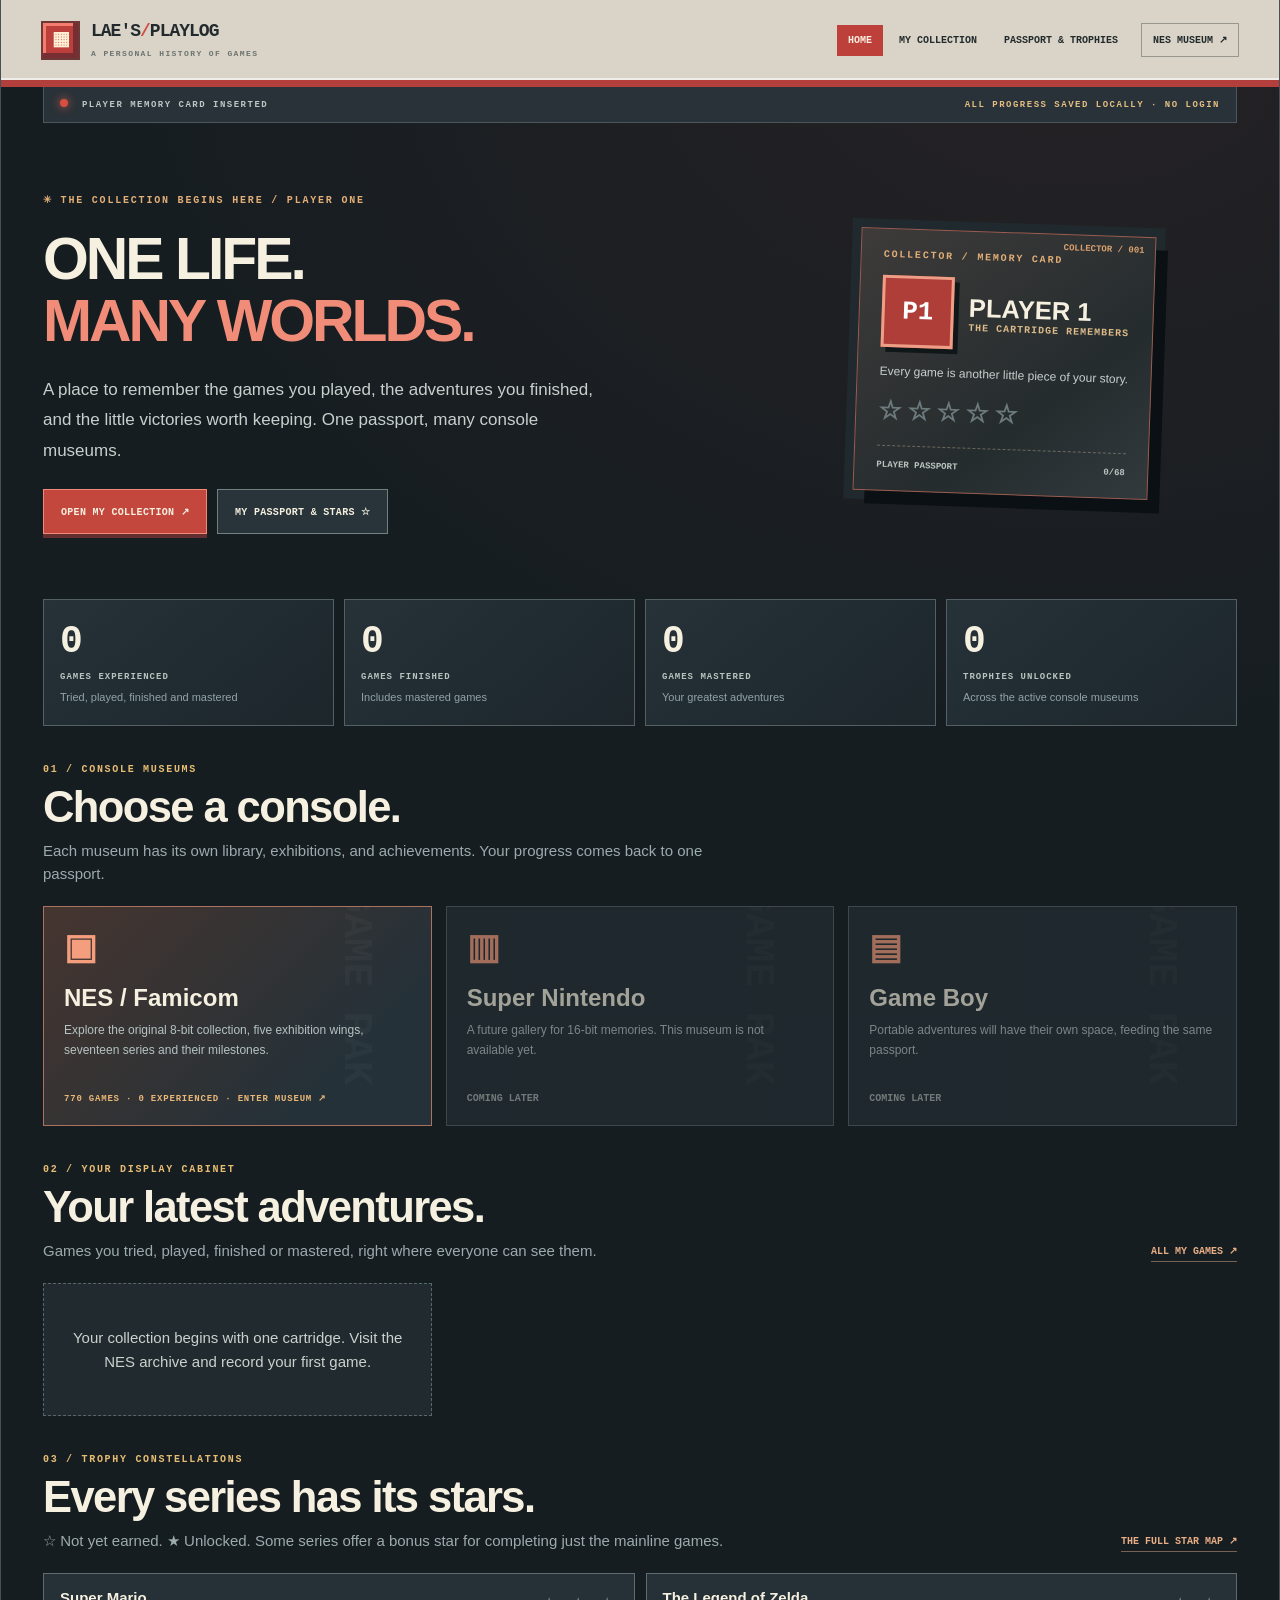
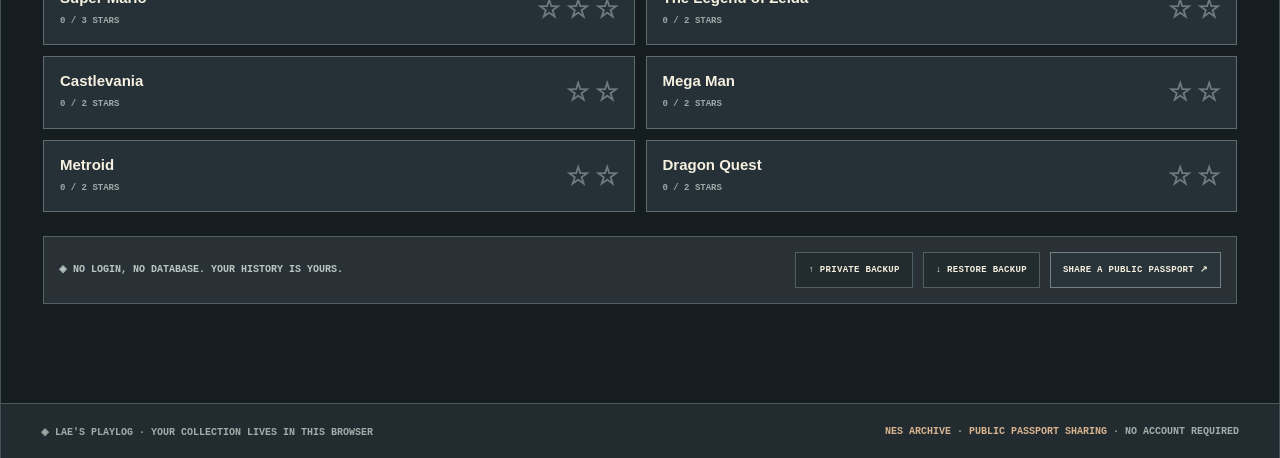
==== commit 4ed9d4ea: "Lae's Playlog v9: shared passport, collection and NES museum" ====
--- a/index.html
+++ b/index.html
@@ -1,113 +1,8 @@
-<!doctype html>
-<html lang="en">
-<head>
-<meta charset="utf-8">
-<meta name="viewport" content="width=device-width, initial-scale=1">
-<meta name="theme-color" content="#171a1b">
-<meta name="description" content="NES Playlog, a personal 8-bit cartridge museum, game archive, and achievement collection.">
-<title>NES Playlog · Museum</title>
-
-<link rel="stylesheet" href="./styles.css">
-
-<meta name="apple-mobile-web-app-capable" content="yes">
-<meta name="apple-mobile-web-app-status-bar-style" content="black-translucent">
-
-</head>
-<body data-page="museum">
-<div class="noise" aria-hidden="true"></div>
-<div class="site" id="top">
-  <header class="topbar">
-    <a class="wordmark" href="./index.html" aria-label="NES Playlog home"><span class="logo-pixel">▦</span><span>NES<span class="slash">/</span>PLAYLOG<small>NES · FAMICOM MUSEUM</small></span></a>
-    <nav class="mainnav" aria-label="Main navigation"><a data-nav="museum" href="./index.html">MUSEUM</a><a data-nav="archive" href="./archive.html">ARCHIVE</a><a data-nav="collection" href="./collection.html">MY COLLECTION</a><a data-nav="passport" href="./passport.html">PASSPORT &amp; TROPHIES</a></nav>
-    <div class="top-actions"><span class="save-status" id="saveStatus"><span class="save-dot"></span>SAVED LOCALLY</span><button type="button" class="top-help" id="aboutBtn" aria-label="About NES Playlog">?</button></div>
-  </header>
-  <div class="console-controls" aria-label="Appearance settings">
-    <div class="console-identity"><span class="power-led" aria-hidden="true"></span><span id="consoleLabel">NES MODE</span><small>8 BIT · 1983–1995</small></div>
-    <div class="control-cluster"><span class="control-caption">CONSOLE SHELL</span><div class="theme-switch" role="group" aria-label="Console appearance"><button type="button" class="theme-button active" data-theme-select="nes" aria-pressed="true">◧ NES</button><button type="button" class="theme-button" data-theme-select="famicom" aria-pressed="false">◩ FAMICOM</button></div></div>
-    <label class="cover-toggle"><input type="checkbox" id="coverToggle" checked><span class="switch-track"></span><span>ONLINE BOX ART</span></label><span class="network-state" id="networkState" aria-live="polite">● ONLINE</span>
-  </div>
-  <main>
-    <section id="museum" class="hero-section">
-      <div class="hero-text">
-        <div class="eyebrow"><span class="mini-star">✳</span> WELCOME TO YOUR PERSONAL MUSEUM <span class="muted-number">/ EST. 1985</span></div>
-        <h1>PRESS START.<br><em>MAKE MEMORIES.</em></h1>
-        <p>Your 8-bit memory card. Discover NES and Famicom classics, finish whole series, and collect badges for every little victory.</p>
-        <div class="hero-buttons"><a href="./index.html#exhibitions" class="btn btn-primary">EXPLORE EXHIBITIONS <span>↗</span></a><button type="button" class="btn btn-outline" id="exploreBtn">ALL NES GAMES ↗</button><button type="button" class="btn btn-outline" id="randomBtn"><span class="dice">✧</span> SURPRISE ME</button></div>
-        <div class="hero-note"><span class="dot"></span> YOUR GAME PROGRESS STAYS IN THIS BROWSER</div><a class="hero-collection-link" href="./collection.html">✦ SEE YOUR ENTIRE COLLECTION ↗</a>
-      </div>
-      <div class="hero-stage" aria-hidden="true">
-        <div class="stage-orbit orbit-a"></div><div class="stage-orbit orbit-b"></div>
-        <span class="stage-spark s1">✦</span><span class="stage-spark s2">✧</span><span class="stage-spark s3">✳</span>
-        <div class="stage-plinth"><div class="plinth-top"></div><div class="plinth-front">PERSONAL MUSEUM COLLECTION <span>001 / ∞</span></div></div>
-        <div class="hero-cartridge"><div class="cart-ridge"></div><div class="cart-head"><span>GAME PAK</span><span>N° 001</span></div><div class="cart-label"><div class="cart-label-top">N E S  /  P L A Y L O G</div><div class="hero-pixel-mark"><b></b><b></b><b></b><b></b></div><strong>THE<br>8-BIT<br>ARCHIVE</strong><small>INSERT GAME PAK · PRESS START</small></div><div class="cart-foot">PERSONAL ARCHIVE <span>◆</span></div></div>
-        <div class="stage-caption">EXHIBIT NO. 001 <span>·</span> YOUR JOURNEY</div>
-      </div>
-    </section>
-    <section class="dashboard" aria-labelledby="dashboard-title"><div class="section-overline" id="dashboard-title">YOUR MUSEUM AT A GLANCE <span>////////</span></div>
-      <div class="stat-grid">
-        <div class="stat-block"><div class="stat-caption">◉ WORLDS VISITED</div><div class="stat-big" id="statPlayed">0<small> / 770</small></div><div class="stat-foot">Games you've tried or played</div></div>
-        <div class="stat-block"><div class="stat-caption">◆ CONQUERED</div><div class="stat-big" id="statFinished">0</div><div class="stat-foot">Games finished or mastered</div></div>
-        <div class="stat-block"><div class="stat-caption">✦ TREASURED</div><div class="stat-big" id="statFavs">0</div><div class="stat-foot">Personal favorites</div></div>
-        <div class="stat-block"><div class="stat-caption">＋ WANT TO PLAY</div><div class="stat-big" id="statWant">0</div><div class="stat-foot">Adventures saved for later</div></div><div class="stat-block"><div class="stat-caption">▧ ARCHIVE EXPLORED</div><div class="stat-big" id="statPercent">0<small>%</small></div><div class="stat-meter" role="progressbar" aria-label="Collection explored" aria-valuemin="0" aria-valuemax="100" aria-valuenow="0" id="statProgress"><span id="statFill"></span></div></div>
-      </div>
-    </section>
-    <section class="exhibits" aria-labelledby="exhibit-title">
-      <div class="section-head"><div><div class="section-kicker">01 / THE COLLECTION</div><h2 id="exhibit-title">The exhibition <span class="heading-flower">✳</span></h2><p>Your collection isn't just a list. It's a shelf of stories.</p></div><a class="text-link" href="./archive.html">VIEW ALL GAMES <span>↗</span></a></div>
-      <div class="exhibit-panels">
-        <article class="exhibit-panel recently"><div class="panel-top"><div><span class="eyebrow-tag">CABINET A · YOUR HISTORY</span><h3>Recently discovered</h3></div><span class="panel-symbol">✦</span></div><div id="recentShelf" class="shelf-cards"></div><div class="shelf-edge">THE JOURNEY SO FAR <span>◈ ◈ ◈</span></div></article>
-        <article class="exhibit-panel favorites"><div class="panel-top"><div><span class="eyebrow-tag">CABINET B · THE SPECIAL ONES</span><h3>Close to your heart</h3></div><span class="panel-symbol">♡</span></div><div id="favoriteShelf" class="shelf-cards"></div><div class="shelf-edge">SOMETHING WORTH REMEMBERING <span>✧ ✧ ✧</span></div></article>
-      </div>
-      <article class="exhibit-panel wishlist"><div class="panel-top"><div><span class="eyebrow-tag">CABINET C · NEXT ADVENTURES</span><h3>Want to play</h3></div><span class="panel-symbol">＋</span></div><div id="wantShelf" class="shelf-cards"></div><div class="shelf-edge">THE UNPLAYED STORIES <span>✧ ✧ ✧</span></div><button type="button" class="wishlist-view-all" id="wantShelfLink">VIEW YOUR WANT TO PLAY LIST ↗</button></article>
-      <div class="curator-strip"><span class="curator-icon">✧</span><div><strong>CURATOR'S PICK</strong><p id="curatorText">A little adventure is waiting for you in the archive.</p></div><button class="btn btn-small" id="curatorBtn" type="button">SEE THIS GAME ↗</button></div>
-    </section>
-    <section id="exhibitions" class="curated-exhibitions" aria-labelledby="exhibitions-title">
-  <div class="section-head"><div><div class="section-kicker">02 / FIVE CURATED GALLERIES</div><h2 id="exhibitions-title">The museum wings <span class="heading-flower">✳</span></h2><p>Not 700 games to finish. A handful of thoughtful paths through NES history.</p></div><span class="museum-count-tag">NES · FAMICOM · FDS ONLY</span></div>
-  <div class="room-nav" id="roomNav" aria-label="Choose an exhibition"></div>
-  <div id="roomDetail" class="room-detail" aria-live="polite"></div>
-</section>
-<section id="series" class="series-section" aria-labelledby="series-title">
-  <div class="section-head"><div><div class="section-kicker">03 / THE FRANCHISE INDEX</div><h2 id="series-title">Follow a series <span class="heading-flower">✳</span></h2><p>One page for Mario, one for Zelda, and plenty more. Two badges per series, explore the games and conquer the entire NES collection.</p></div><span class="museum-count-tag">SERIES / NES GAMES ONLY</span></div>
-  <div class="series-nav" id="seriesNav" aria-label="Choose a series"></div>
-  <div class="series-detail" id="seriesDetail" aria-live="polite"></div>
-</section>
-<section class="milestone-banner"><div class="banner-badge">✶</div><div><span class="section-kicker">04 / THE TROPHY ROOM</span><h2>Little milestones, <em>big adventures.</em></h2><p>Play three games, finish every game in a series, and build your own trophy shelf.</p></div><div class="banner-right"><strong id="badgeCountHero">0 <span>/ 68</span></strong><span>ACHIEVEMENTS EARNED</span><a href="./passport.html#achievements">VISIT TROPHY ROOM ↗</a></div></section>
-    <section id="archive" class="archive" aria-labelledby="archive-title"><div class="section-head"><div><div class="section-kicker">05 / THE NES + FAMICOM ARCHIVE</div><h2 id="archive-title">The game archive <span class="heading-flower">✳</span></h2><p><span id="catalogCount">770</span> unique game entries on file. A growing NES and Famicom collection, with alternate cartridge titles linked together. More games are still being added.</p></div><div class="archive-head-actions"><button type="button" class="text-link as-button" id="importBtn">↓ IMPORT</button><button type="button" class="text-link as-button" id="exportBtn">↑ BACK UP ↗</button><button type="button" class="btn btn-primary btn-small" id="addBtn">＋ ADD GAME</button></div></div>
-      <div class="archive-console"><div class="console-top"><span>SEARCH THE CATALOG</span><span>SELECT YOUR VIEW <span class="tiny-arrow">→</span></span></div>
-        <div class="search-row"><label class="search-field"><span>⌕</span><input id="searchInput" type="search" placeholder="Try: Capcom platformer, Zelda, tactics..." autocomplete="off" aria-label="Search games"><kbd>/</kbd></label><div class="view-switch" aria-label="Archive layout"><button type="button" class="view-button active" data-view="grid" aria-label="Cartridge grid view" aria-pressed="true">▦ <span>GRID</span></button><button type="button" class="view-button" data-view="list" aria-label="List view" aria-pressed="false">☷ <span>LIST</span></button></div></div>
-        <div class="filter-row"><label>STATUS<select id="statusFilter"><option value="all">All statuses</option><option value="unplayed">Not played</option><option value="tried">Tried</option><option value="played">Played</option><option value="finished">Finished</option><option value="mastered">Mastered</option><option value="favorites">Favorites only</option><option value="want">Want to Play only</option><option value="other-played">Played another version</option><option value="other-finished">Finished another version</option></select></label><label>YEAR<select id="yearFilter"><option value="all">Every year</option></select></label><label>SORT BY<select id="sortSelect"><option value="alpha">Title, A to Z</option><option value="recent">Recently updated</option><option value="oldest">Release, oldest</option><option value="newest">Release, newest</option><option value="status">Completion status</option><option value="want">Want to Play first</option></select></label></div>
-        <div class="filter-row advanced-filter-row"><label>EXHIBITION<select id="exhibitionFilter"><option value="all">All collections</option></select></label><label>SERIES<select id="seriesFilter"><option value="all">Every series</option></select></label><label>GENRE<select id="genreFilter"><option value="all">All genres</option></select></label><label>GAMEPLAY TAG<select id="tagFilter"><option value="all">All tags</option></select></label><label>SERIES ROLE<select id="roleFilter"><option value="all">Any series role</option><option value="Mainline">Mainline</option><option value="Spin-off">Spin-off</option><option value="independent">Not in a series</option></select></label><label>DEVELOPER<select id="developerFilter"><option value="all">All developers</option></select></label><label>PUBLISHER<select id="publisherFilter"><option value="all">All publishers</option></select></label><span class="filter-hint">Combine filters to discover games by creator, genre, gameplay systems, series, or progress. Some archive metadata is still being researched.</span></div>
-      </div>
-      <div class="archive-result"><span id="resultCount">SHOWING 0 OF 770 ARTIFACTS</span><button type="button" class="clear-filters" id="clearFiltersBtn">CLEAR FILTERS ×</button></div>
-      <div id="gameGrid" class="archive-grid" aria-live="off"></div>
-      <div id="emptyArchive" class="empty-archive hidden"><div>✧</div><h3>Nothing on this shelf.</h3><p>Try another search, or add your own game to the museum.</p><button type="button" class="btn btn-outline" id="clearEmptyBtn">CLEAR FILTERS</button></div>
-      <div class="load-more"><button type="button" class="btn btn-outline hidden" id="moreBtn">SHOW MORE CARTRIDGES ↓</button></div>
-    </section>
-
-<section id="collection" class="collection-page" aria-labelledby="collectionTitle">
- <div class="collection-intro"><div class="section-kicker">YOUR PERSONAL MUSEUM / THE GAME SHELF</div><h1 id="collectionTitle">Every game <em>you've touched.</em></h1><p>A shelf for everything you've tried, played, finished, mastered, or saved for another day. Your collection should never be hidden behind an archive filter.</p><div class="collection-count-grid" id="collectionCounts" aria-label="Game completion statistics"></div></div>
- <div class="collection-toolbar"><div class="collection-tabs" id="collectionTabs" role="group" aria-label="View games by progress"><button data-collection-filter="all" type="button" class="active">ALL PLAYED</button><button data-collection-filter="tried" type="button">TRIED</button><button data-collection-filter="played" type="button">PLAYED</button><button data-collection-filter="finished" type="button">FINISHED</button><button data-collection-filter="mastered" type="button">MASTERED</button><button data-collection-filter="other" type="button">OTHER VERSIONS</button><button data-collection-filter="want" type="button">WANT TO PLAY</button><button data-collection-filter="favorite" type="button">FAVORITES</button></div><label class="collection-search-label">⌕ FIND IN MY COLLECTION<input type="search" id="collectionSearch" autocomplete="off" placeholder="Search my games"></label></div>
- <div id="collectionResultText" class="collection-result-text"></div><div id="collectionGrid" class="collection-grid"></div><div id="collectionEmpty" class="collection-empty" hidden><span>◇</span><h3>Nothing on this shelf yet.</h3><p>Find a game in the archive, record your progress, and it'll appear here.</p><a class="btn btn-outline" href="./archive.html">BROWSE THE ARCHIVE ↗</a></div>
-</section>
-<section id="collectionProfilePreview" class="collection-profile-preview" aria-label="Your collection preview"><div class="section-head"><div><div class="section-kicker">01 / YOUR DISPLAY CABINET</div><h2>Your collection comes first <span class="heading-flower">✳</span></h2><p>Every cartridge you've tried, finished, and mastered is part of your story.</p></div><a class="btn btn-outline btn-small" href="./collection.html">SEE THE WHOLE SHELF ↗</a></div><div id="profileCollectionStats" class="collection-count-grid"></div><div id="profileCollectionCards" class="profile-collection-cards"></div></section>
-    <section id="achievements" class="achievements" aria-labelledby="achievements-title"><div class="section-head"><div><div class="section-kicker">06 / THE TROPHY ROOM</div><h2 id="achievements-title">The achievement cabinet <span class="heading-flower">✳</span></h2><p>The little victories that make your journey yours. Once earned, a badge stays yours.</p></div><div class="achievement-summary"><strong id="achievementTotal">0 / 68</strong><span>BADGES UNLOCKED</span></div></div><div class="achievement-tabs" role="group" aria-label="Filter trophies"><button type="button" class="achievement-tab active" data-achievement-filter="all" aria-pressed="true">ALL TROPHIES</button><button type="button" class="achievement-tab" data-achievement-filter="general" aria-pressed="false">MUSEUM MILESTONES</button><button type="button" class="achievement-tab" data-achievement-filter="series" aria-pressed="false">SERIES BADGES</button></div><div id="achievementGrid" class="achievement-grid"></div></section>
-    <section id="passport" class="passport-section" aria-labelledby="passportTitle">
- <div class="section-head"><div><div class="section-kicker">07 / YOUR LOCAL COLLECTION</div><h2 id="passportTitle">The player passport <span class="heading-flower">✳</span></h2><p>Your personal collector card, saved privately in this browser. No account, no sign-in, no cloud service.</p></div><button class="btn btn-outline btn-small" id="passportEdit" type="button">EDIT MY PASSPORT ↗</button><button class="btn btn-primary btn-small" id="shareCardBtn" type="button">▧ EXPORT PNG CARD</button></div>
- <div class="passport-card" id="passportPublicCard"><div class="passport-identity"><div class="passport-avatar" id="passportAvatar">P1</div><div><span class="passport-kicker" id="passportMotto">NES / FAMICOM ARCHIVIST</span><h3 id="passportName">PLAYER 1</h3><p id="passportBioText">Your NES journey begins here.</p><div id="passportStats" class="passport-stat">0 PLAYED</div></div></div><div class="passport-display"><h4>FAVORITES ON DISPLAY</h4><div id="passportFavorites" class="passport-favorites"></div><h4>PINNED TROPHIES</h4><div id="passportBadges" class="passport-badges"></div><p class="passport-disclaimer">LOCAL ONLY · NO LOGIN · NOTHING SHARED AUTOMATICALLY</p></div></div>
- <div class="online-roadmap"><span>ACCOUNT-FREE MUSEUM</span><p>Everyone can explore instantly, with their own private browser collection. Publish on GitHub Pages for free. To move progress to another device, export and import a JSON backup.</p><a href="https://docs.github.com/en/pages/getting-started-with-github-pages/creating-a-github-pages-site" target="_blank" rel="noopener noreferrer">PUBLISHING GUIDE ↗</a></div>
-<div class="passport-share-kit"><div><span class="section-kicker">SHARE YOUR MUSEUM · NO ACCOUNT REQUIRED</span><h3>Let a friend visit your collection.</h3><p>Export a public passport file. It includes your display name, game statuses, and unlocked trophies, but <strong>never includes your private notes or personal completion goals</strong>. Your friend can open it as a visitor without importing or overwriting their own collection.</p></div><div class="passport-share-actions"><button class="btn btn-primary btn-small" id="exportGuestBtn" type="button">↑ EXPORT PUBLIC PASSPORT (.JSON)</button><button class="btn btn-outline btn-small" id="openGuestBtn" type="button">↓ OPEN FRIEND'S PASSPORT</button></div></div><div id="visitorPanel" class="visitor-panel hidden" aria-live="polite"><div class="visitor-panel-heading"><div><div class="section-kicker">VISITOR VIEW / READ ONLY</div><h3 id="visitorName">FRIEND'S MUSEUM</h3><p id="visitorBio"></p></div><button type="button" class="btn btn-outline btn-small" id="closeGuestBtn">CLOSE FRIEND'S PASSPORT ×</button></div><div class="visitor-stats" id="visitorStats"></div><div class="visitor-galleries"><div><h4>THEIR GAMES</h4><div class="collection-tabs" id="visitorTabs" role="group" aria-label="Friend game categories"><button type="button" data-visitor-filter="all" class="active">ALL</button><button type="button" data-visitor-filter="played">PLAYED</button><button type="button" data-visitor-filter="finished">FINISHED</button><button type="button" data-visitor-filter="mastered">MASTERED</button></div><div id="visitorGames" class="visitor-games"></div></div><div><h4>THEIR UNLOCKED TROPHIES</h4><div id="visitorTrophies" class="visitor-trophies"></div></div></div><p class="visitor-safety">This is a separate read-only view. Nothing from this file is added to or substituted for your own museum.</p></div>
-</section>
-<section class="museum-tools" aria-labelledby="museum-tools-title"><div class="tool-panel"><div class="tool-heading"><span>◉</span><div><div class="section-kicker">08 / TAKE IT WITH YOU</div><h2 id="museum-tools-title">A pocket-sized museum.</h2><p>Install the full NES archive for offline browsing. Your progress stays on this device. Covers need an internet connection the first time they load.</p></div></div><div class="tool-actions"><button type="button" class="btn btn-primary" id="installBtn">⌄ INSTALL NES PLAYLOG</button><button type="button" class="btn btn-outline" id="helpInstallBtn">HOW TO INSTALL?</button><span class="install-state" id="installState" role="status">Works best when published over HTTPS</span></div></div><div class="tool-panel"><div class="tool-heading"><span>✦</span><div><div class="section-kicker">ARTWORK STATUS</div><h2>Box art, when available.</h2><p>Artwork is fetched from the Libretro community thumbnail archive, not stored with your private collection. The original cartridge label is always available offline.</p></div></div><p class="art-status" id="artStatus" aria-live="polite">Artwork requests are optional.</p></div></section>
-<section class="backup-ribbon"><div class="backup-glyph">▣</div><div><strong>Keep your memories close.</strong><p>Your progress lives only in this browser. Export a private backup before changing devices or clearing browser data, and import it whenever you want to restore your collection.</p></div><div class="backup-actions"><button type="button" class="btn btn-outline" id="bannerImportBtn">IMPORT BACKUP ↓</button><button type="button" class="btn btn-outline" id="bannerExportBtn">EXPORT BACKUP ↗</button></div></section>
-  </main>
-  <footer><a class="wordmark footer-mark" href="./index.html"><span class="logo-pixel">▦</span> NES<span class="slash">/</span>PLAYLOG</a><span>NES / FAMICOM / DISK SYSTEM ONLY · OPTIONAL ONLINE BOX ART · NO ROMS.</span><div><a href="https://github.com/vNakamura/8bitnintendo-science" target="_blank" rel="noopener noreferrer">CATALOG SOURCE ↗</a><button type="button" id="resetBtn">RESET DATA</button></div></footer>
-</div>
-<input type="file" id="importFile" accept=".json,application/json" hidden><input type="file" id="visitorFile" accept=".json,application/json" hidden>
-<dialog id="gameDialog" class="modal game-modal"><div class="modal-panel"><button type="button" class="modal-close" data-close="gameDialog" aria-label="Close game details">×</button><div class="modal-kicker">FROM THE COLLECTION <span> / GAME RECORD</span></div><div class="detail-head"><div id="detailCartridge" class="detail-cart-wrap"></div><div class="detail-title-group"><span id="detailRegion" class="region-pill">NES</span><h2 id="detailTitle">Game title</h2><div id="detailYear" class="detail-year">1987 · NES</div><div class="detail-id">ARCHIVE RECORD / <span id="detailCode">001</span></div></div></div><div class="detail-tags" id="detailTags"></div><div id="detailCredits" class="detail-credits" aria-label="Developer and publisher"></div><div class="detail-aliases" id="detailAliases"></div><div class="detail-availability" id="detailAvailability"></div><div class="prototype-warning hidden" id="detailPrototype">ARCHIVE PROTOTYPE · An unfinished NES build, not a commercially released cartridge. This is NOT the SNES version.</div>
-  <form id="gameForm"><div class="completion-rule" id="completionRule" aria-live="polite"></div><div class="detail-fields"><label>YOUR PROGRESS<select id="detailStatus"><option value="unplayed">○ Not played</option><option value="tried">◌ Tried it</option><option value="played">◉ Played it</option><option value="finished">◆ Finished it</option><option value="mastered">✦ Mastered it</option></select></label><label>LAST PLAYED <small>OPTIONAL</small><input id="detailDate" type="date"></label></div><section class="other-version-panel" aria-label="Other editions and remakes"><div class="other-version-heading">◈ ANOTHER VERSION</div><p>Played a remake, remaster or port elsewhere? Record it here without marking the NES or Famicom original as played. Only original-console progress unlocks NES and series completion achievements.</p><div class="detail-fields"><label>PROGRESS ON ANOTHER VERSION<select id="detailOtherVersionStatus"><option value="none">○ No other version recorded</option><option value="played">◉ Played another version</option><option value="finished">◆ Finished another version</option></select></label><label>WHICH VERSION? <small>OPTIONAL</small><input id="detailOtherVersionName" type="text" maxlength="120" placeholder="e.g. Final Fantasy III on Nintendo DS"></label></div></section><div class="detail-rating"><span>YOUR RATING</span><div id="ratingStars" class="rating-stars" role="group" aria-label="Game rating"><button type="button" data-rate="1" aria-label="Rate 1 out of 5">☆</button><button type="button" data-rate="2" aria-label="Rate 2 out of 5">☆</button><button type="button" data-rate="3" aria-label="Rate 3 out of 5">☆</button><button type="button" data-rate="4" aria-label="Rate 4 out of 5">☆</button><button type="button" data-rate="5" aria-label="Rate 5 out of 5">☆</button><button type="button" class="rating-clear" id="clearRating" aria-label="Clear rating">CLEAR</button></div></div><label class="notes-label" for="detailGoal">PERSONAL COMPLETION GOAL <small>OPTIONAL, ESPECIALLY FOR ARCADE / SIMULATION</small></label><input class="personal-goal" id="detailGoal" type="text" maxlength="180" placeholder="e.g. reach level 20, win a tournament, build a thriving city"><label class="notes-label" for="detailNote">MEMORY CARD <small>YOUR NOTES</small></label><textarea id="detailNote" rows="4" maxlength="1000" placeholder="How did this game make you feel? What do you remember?"></textarea><div class="detail-actions"><button id="detailWant" class="btn btn-outline" type="button" aria-pressed="false">＋ WANT TO PLAY</button><button id="detailFavorite" class="btn btn-favorite" type="button" aria-pressed="false">☆ ADD TO FAVORITES</button><button class="btn btn-primary" type="submit">SAVE MEMORY ↗</button></div><button type="button" id="removeGameBtn" class="remove-game hidden">REMOVE CUSTOM ENTRY</button></form></div></dialog>
-<dialog id="addDialog" class="modal"><form id="addForm" class="modal-panel"><button type="button" class="modal-close" data-close="addDialog" aria-label="Close add game">×</button><div class="modal-kicker">ANOTHER WORLD TO EXPLORE</div><h2>Add a cartridge</h2><p>NES, Famicom or Famicom Disk System titles only. No SNES, Game Boy or other console games. Known alternate cartridge titles are linked automatically.</p><label class="field-label" for="addTitle">GAME TITLE<input id="addTitle" type="text" maxlength="120" required placeholder="e.g. Mother"></label><div class="detail-fields"><label>RELEASE YEAR <small>OPTIONAL</small><input id="addYear" type="number" min="1983" max="2100" placeholder="1989"></label><label>CARTRIDGE / FORMAT<select id="addRegion"><option value="OTHER">NES cartridge</option><option value="JP">Famicom cartridge</option><option value="FDS">Famicom Disk System</option><option value="HOME">NES / Famicom homebrew</option><option value="PROTO">Unreleased NES prototype</option></select></label></div><div class="detail-fields extra-data-fields"><label>DEVELOPER <small>OPTIONAL</small><input id="addDeveloper" type="text" maxlength="120" placeholder="Studio or credited developer"></label><label>PUBLISHER <small>OPTIONAL</small><input id="addPublisher" type="text" maxlength="120" placeholder="Publisher"></label></div><div class="detail-fields extra-data-fields"><label>GENRES <small>COMMA SEPARATED</small><input id="addGenres" type="text" maxlength="300" placeholder="Strategy, Simulation"></label><label>GAMEPLAY TAGS <small>COMMA SEPARATED</small><input id="addTags" type="text" maxlength="300" placeholder="Tactics, Turn-based"></label></div><div class="detail-actions"><button type="button" class="btn btn-outline" data-close="addDialog">CANCEL</button><button type="submit" class="btn btn-primary">ADD TO ARCHIVE ↗</button></div></form></dialog>
-<dialog id="passportDialog" class="modal"><form id="passportForm" class="modal-panel"><button type="button" class="modal-close" data-close="passportDialog" aria-label="Close">×</button><div class="modal-kicker">PLAYER PASSPORT</div><h2>Your local identity</h2><p>Choose your collector identity, display color, favorite cartridges and pinned badges. Everything stays in your browser until you choose to export a public passport.</p><label class="field-label" for="passportAlias">PLAYER NAME<input id="passportAlias" type="text" maxlength="32" placeholder="PLAYER 1"></label><label class="field-label" for="passportBio">SHORT BIO<textarea id="passportBio" rows="3" maxlength="180" placeholder="What do you love about NES games?"></textarea></label><div class="passport-editor-grid"><label class="field-label">AVATAR SYMBOL<select id="passportAvatarInput"><option value="P1">P1</option><option value="✦">✦</option><option value="★">★</option><option value="◆">◆</option><option value="☾">☾</option><option value="♡">♡</option><option value="♟">♟</option></select></label><label class="field-label">PASSPORT COLOR<select id="passportAccentInput"><option value="red">NES RED</option><option value="gold">FAMICOM GOLD</option><option value="teal">TEAL</option><option value="purple">PURPLE</option><option value="blue">BLUE</option></select></label></div><label class="field-label">YOUR COLLECTOR MOTTO<input id="passportMottoInput" type="text" maxlength="60" placeholder="e.g. The cartridge remembers"></label><div class="passport-editor-grid"><label class="field-label">FEATURED GAME 1<select id="passportFeatured1"></select></label><label class="field-label">FEATURED GAME 2<select id="passportFeatured2"></select></label><label class="field-label">FEATURED GAME 3<select id="passportFeatured3"></select></label></div><label class="field-label">PIN YOUR FAVORITE ACHIEVEMENT<select id="passportPinnedAchievement"></select></label><div class="detail-actions"><button type="button" class="btn btn-outline" data-close="passportDialog">CANCEL</button><button type="submit" class="btn btn-primary">SAVE PASSPORT ↗</button></div></form></dialog>
-<dialog id="aboutDialog" class="modal"><div class="modal-panel"><button type="button" class="modal-close" data-close="aboutDialog" aria-label="Close about">×</button><div class="modal-kicker">YOUR MUSEUM, YOUR RULES</div><h2>About NES Playlog</h2><p>Your checkmarks, ratings, favorites, dates, notes, and achievement badges are stored in this browser using <strong>localStorage</strong>. Game progress is not sent to a server. When online box art is enabled, your browser requests cover thumbnails from a third-party community archive.</p><p>The archive includes a growing set of NES, Famicom and Disk System game records, including a clearly marked unreleased NES prototype. This is an expanding and carefully checked selection, not yet the complete worldwide catalog. Famicom Disk System belongs to the Famicom family, not the SNES.</p><p>Alternate cartridge titles like <strong>Contra / Probotector</strong> share one game record and one play status. <strong>Super Mario Bros.: The Lost Levels</strong> remains separate from <strong>Super Mario Bros. 2</strong>, since they are different games.</p><p>Two appearance themes are available: <strong>NES</strong> in grey, charcoal and red, and <strong>Famicom</strong> in ivory and burgundy. Artwork is optional, loaded from an external thumbnail catalog where available and shown with a built-in fallback when unavailable or offline. Box art remains copyright of its respective owners.</p><p>Opening the standalone file and visiting an online version use different storage. Player passports are private to each browser, and no login or cloud sync is required. Games can have multiple genre and gameplay tags, and creator metadata is still growing. Export a backup here and import it on the new site. Clearing browser data can erase your progress.</p><p>Your previous v1, v2, v3, v4 and v5 NES Playlog saves and backups are supported. Using a new domain or standalone file needs export and import. If you added an alternate cartridge title as a separate custom game, known aliases are consolidated while preserving the strongest progress and notes.</p><button type="button" class="btn btn-primary" id="aboutExportBtn">BACK UP MY MUSEUM ↗</button></div></dialog>
-<div id="toast" class="toast" role="status" aria-live="polite"></div>
-<script src="./app.js" defer></script>
-</body>
-</html>
+<!doctype html><html lang="en"><head><meta charset="utf-8"><meta name="viewport" content="width=device-width,initial-scale=1"><meta name="theme-color" content="#161d21"><meta name="description" content="Lae's Playlog, your personal game collection, museum, player passport and achievements. No account required."><link rel="icon" type="image/svg+xml" href="./favicon.svg"><link rel="manifest" href="./manifest.webmanifest"><link rel="stylesheet" href="./global.css"><title>Lae&#x27;s Playlog · Your Gaming History</title></head><body data-page="home"><div class="layout"><header><a class="logo" href="./index.html"><span class="logo-mark">▦</span><span>LAE'S<span class="slash">/</span>PLAYLOG<small>A PERSONAL HISTORY OF GAMES</small></span></a>
+<nav class="topnav" aria-label="Main navigation"><a data-nav="home" href="./index.html">HOME</a><a data-nav="collection" href="./collection.html">MY COLLECTION</a><a data-nav="passport" href="./passport.html">PASSPORT &amp; TROPHIES</a><a class="console-link" href="./nes/index.html">NES MUSEUM ↗</a></nav></header><main><div class="microbar"><span><i class="led"></i> PLAYER MEMORY CARD INSERTED</span><span>ALL PROGRESS SAVED LOCALLY · NO LOGIN</span></div><section class="hero"><div><div class="eyebrow">✳ THE COLLECTION BEGINS HERE / PLAYER ONE</div><h1>ONE LIFE.<br><span>MANY WORLDS.</span></h1><p>A place to remember the games you played, the adventures you finished, and the little victories worth keeping. One passport, many console museums.</p><div class="hero-actions"><a class="btn red" href="./collection.html">OPEN MY COLLECTION ↗</a><a class="btn" href="./passport.html">MY PASSPORT &amp; STARS ☆</a></div></div>
+<div class="passport-stage" aria-label="Your collector passport preview"><div class="eyebrow">COLLECTOR / MEMORY CARD</div><div class="stage-top"><div class="avatar" id="homeAvatar">P1</div><div><div class="stage-name" id="homeName">PLAYER 1</div><div class="stage-motto" id="homeMotto">THE CARTRIDGE REMEMBERS</div></div></div><div class="stage-sub" id="homeBio">Every game is another little piece of your story.</div><div class="stage-stars" id="homeStarRow">☆☆☆☆☆</div><div class="stage-bottom"><span>PLAYER PASSPORT</span><span id="homeTrophyFraction">0/68</span></div></div></section>
+<div class="metrics" aria-label="All-console collection statistics"><div class="metric"><div class="value" id="homePlayed">0</div><div class="metric-label">GAMES EXPERIENCED</div><div class="metric-sub">Tried, played, finished and mastered</div></div><div class="metric"><div class="value" id="homeFinished">0</div><div class="metric-label">GAMES FINISHED</div><div class="metric-sub">Includes mastered games</div></div><div class="metric"><div class="value" id="homeMastered">0</div><div class="metric-label">GAMES MASTERED</div><div class="metric-sub">Your greatest adventures</div></div><div class="metric"><div class="value" id="homeStars">0</div><div class="metric-label">TROPHIES UNLOCKED</div><div class="metric-sub">Across the active console museums</div></div></div>
+<section aria-labelledby="consolesTitle"><div class="section-head"><div><div class="section-index">01 / CONSOLE MUSEUMS</div><h2 id="consolesTitle">Choose a console.</h2><p>Each museum has its own library, exhibitions, and achievements. Your progress comes back to one passport.</p></div></div><div class="console-grid"><a class="console-card active" href="./nes/index.html"><span class="console-icon">▣</span><span class="console-title">NES / Famicom</span><p>Explore the original 8-bit collection, five exhibition wings, seventeen series and their milestones.</p><span class="console-meta"><span id="nesGames">770</span> GAMES · <span id="nesExperienced">0</span> EXPERIENCED · ENTER MUSEUM ↗</span></a><div class="console-card future"><span class="console-icon">▥</span><span class="console-title">Super Nintendo</span><p>A future gallery for 16-bit memories. This museum is not available yet.</p><span class="coming">COMING LATER</span></div><div class="console-card future"><span class="console-icon">▤</span><span class="console-title">Game Boy</span><p>Portable adventures will have their own space, feeding the same passport.</p><span class="coming">COMING LATER</span></div></div></section>
+<section aria-labelledby="recentTitle"><div class="section-head"><div><div class="section-index">02 / YOUR DISPLAY CABINET</div><h2 id="recentTitle">Your latest adventures.</h2><p>Games you tried, played, finished or mastered, right where everyone can see them.</p></div><a class="link" href="./collection.html">ALL MY GAMES ↗</a></div><div id="recentGames" class="shelf-grid"></div></section>
+<section aria-labelledby="starsTitle"><div class="section-head"><div><div class="section-index">03 / TROPHY CONSTELLATIONS</div><h2 id="starsTitle">Every series has its stars.</h2><p>☆ Not yet earned. ★ Unlocked. Some series offer a bonus star for completing just the mainline games.</p></div><a class="link" href="./passport.html#series-stars">THE FULL STAR MAP ↗</a></div><div id="homeSeriesStars" class="series-grid"></div></section>
+<section class="tool-strip" aria-label="Backups and sharing"><span class="helper">◈ NO LOGIN, NO DATABASE. YOUR HISTORY IS YOURS.</span><div class="inline-actions" style="margin:0"><button type="button" class="btn small subtle" data-backup>↑ PRIVATE BACKUP</button><button type="button" class="btn small subtle" data-private-import>↓ RESTORE BACKUP</button><a class="btn small" href="./passport.html#share">SHARE A PUBLIC PASSPORT ↗</a></div></section></main><footer class="footer"><span>◈ LAE'S PLAYLOG · YOUR COLLECTION LIVES IN THIS BROWSER</span><span><a href="./nes/archive.html">NES ARCHIVE</a> · <a href="./passport.html">PUBLIC PASSPORT SHARING</a> · NO ACCOUNT REQUIRED</span></footer><input type="file" id="privateBackupFile" accept=".json,application/json" hidden><div class="toast" id="toast" role="status" aria-live="polite"></div></div><script src="./shared/nes-data.js" defer></script><script src="./hub.js" defer></script></body></html>
--- a/global.css
+++ b/global.css
@@ -0,0 +1,21 @@
+:root{--bg:#101418;--bg2:#151b20;--panel:#20282d;--panel2:#293237;--line:#455158;--line2:#637078;--ink:#f5f0df;--soft:#c8d0cd;--muted:#9cabae;--red:#e76053;--red2:#ff957c;--gold:#e7bd73;--green:#9ed6b7;--mono:'Space Mono',ui-monospace,Consolas,monospace;--sans:'DM Sans','Segoe UI',Arial,sans-serif}
+*{box-sizing:border-box}html{scroll-behavior:smooth}body{margin:0;color:var(--ink);background-color:var(--bg);font:15px/1.55 var(--sans);background-image:linear-gradient(90deg,transparent 97%,#fff1 98%),linear-gradient(transparent 97%,#fff1 98%);background-size:42px 42px}button,input,select,textarea{font:inherit}button{cursor:pointer}a{color:inherit;text-decoration:none}button:focus-visible,a:focus-visible,input:focus-visible,select:focus-visible,textarea:focus-visible{outline:3px solid var(--gold);outline-offset:3px}
+.layout{max-width:1310px;margin:auto;min-height:100vh;background:#161d21;border-left:1px solid #465056;border-right:1px solid #465056;box-shadow:0 0 110px #0008;position:relative;overflow:hidden}.layout:before{content:'';pointer-events:none;position:absolute;inset:0;background:radial-gradient(ellipse 75% 36% at 84% 0%,#dc544c14,transparent),repeating-linear-gradient(0deg,transparent 0 7px,#ffffff01 7px 8px);z-index:0}.layout>*{position:relative;z-index:1}
+header{display:flex;align-items:center;justify-content:space-between;gap:20px;background:#d9d4c7;color:#222a2d;min-height:87px;padding:14px 40px;border-bottom:7px solid #b33f3c;box-shadow:inset 0 -2px 0 #fff9}
+.logo{display:flex;align-items:center;gap:11px;font:700 18px/1.1 var(--mono);letter-spacing:-1px;white-space:nowrap}.logo-mark{height:39px;width:39px;background:#bd3f3b;box-shadow:inset -5px -5px #762e32,inset 3px 3px #f47d6d;border:2px solid #6e3738;color:#fff0d5;display:grid;place-items:center;font-size:19px}.logo small{display:block;font:700 8px var(--mono);letter-spacing:1.4px;color:#6d7370;margin-top:7px}.logo .slash{color:#d34c44}.topnav{display:flex;gap:5px;align-items:center;flex-wrap:wrap}.topnav a{font:700 10px var(--mono);padding:10px 11px;white-space:nowrap;transition:background .15s}.topnav a:hover,.topnav a[aria-current=page]{background:#bd403b;color:#ffefdf}.topnav a.console-link{border:1px solid #98978f;margin-left:7px}.topnav a.console-link:hover{border-color:#bd403b}
+main{padding:0 42px 75px}.microbar{display:flex;gap:16px;justify-content:space-between;align-items:center;font:700 9px var(--mono);letter-spacing:1.5px;color:#bdc7c5;background:#283238;border:1px solid #4b585b;border-top:0;margin:0 0 28px;padding:12px 16px}.microbar span:last-child{color:#e4bd83}.led{display:inline-block;width:8px;height:8px;border-radius:50%;background:#da4e42;box-shadow:0 0 10px #e15b55;margin-right:7px}
+.eyebrow{color:#e3af78;font:700 10px var(--mono);letter-spacing:1.8px}.hero{padding:34px 0 48px;display:grid;grid-template-columns:1.2fr .8fr;gap:30px;min-height:440px;align-items:center}.hero h1{font:800 clamp(40px,4.6vw,72px)/1.06 var(--sans);letter-spacing:-3px;margin:22px 0}.hero h1 span{color:#f18c78}.hero p{color:var(--soft);max-width:550px;font-size:17px;line-height:1.8}.hero-actions,.inline-actions{display:flex;gap:10px;flex-wrap:wrap;margin-top:23px}.btn{border:1px solid #728180;color:var(--ink);background:#29343a;display:inline-flex;align-items:center;justify-content:center;gap:10px;padding:13px 17px;font:700 10px var(--mono);letter-spacing:.3px;min-height:45px;text-transform:uppercase}.btn:hover{border-color:var(--red2);background:#384247}.btn.red{background:#c4473e;border-color:#f08b7b;box-shadow:0 4px 0 #632e30}.btn.red:hover{background:#dd5b4b}.btn.small{font-size:9px;padding:8px 12px;min-height:36px}.btn.subtle{border-color:#4f6064;background:#222b2e}.btn[disabled]{opacity:.48;cursor:not-allowed}
+.passport-stage{border:1px solid #9b5d52;background:linear-gradient(142deg,#3e3b3a,#252c2e 65%,#333a3e);box-shadow:12px 13px 0 #0b1014,0 0 0 9px #20292d;transform:rotate(2deg);padding:20px 22px;position:relative;max-width:420px;margin:auto}.passport-stage:before{content:'COLLECTOR / 001';position:absolute;right:10px;top:8px;font:700 9px var(--mono);color:#d9a16e}.stage-top{display:flex;gap:15px;align-items:center;padding:15px 0}.avatar{display:grid;place-items:center;flex:none;width:72px;height:72px;background:#af3e38;border:3px solid #ee9e86;color:white;font:700 26px var(--mono);box-shadow:5px 5px #0f1719}.stage-name{font:800 clamp(22px,2vw,30px) var(--sans);overflow-wrap:anywhere}.stage-motto{font:700 10px var(--mono);color:#ddbb8a;letter-spacing:1px}.stage-bottom{padding-top:14px;border-top:1px dashed #c0af9970;display:flex;justify-content:space-between;gap:10px;font:700 9px var(--mono);color:#bbc5c0}.stage-stars{font-size:25px;color:var(--gold);letter-spacing:6px;margin:10px 0 16px}.stage-sub{color:var(--soft);font-size:12px;line-height:1.55}
+.divider{border:0;border-top:1px solid #4e5b5f;margin:28px 0}.section-head{display:flex;align-items:end;justify-content:space-between;gap:20px;margin:38px 0 21px}.section-head h2,.page-head h1{font:800 clamp(28px,3.4vw,46px)/1.08 var(--sans);letter-spacing:-1.6px;margin:9px 0 8px}.section-head p,.page-head p{color:var(--muted);margin:0;max-width:700px}.section-index{font:700 10px var(--mono);color:var(--gold);letter-spacing:1.7px}.link{font:700 10px var(--mono);color:#e8ae85;border-bottom:1px solid #e8ae8577;padding-bottom:4px;white-space:nowrap}.link:hover{color:white}
+.metrics{display:grid;grid-template-columns:repeat(4,1fr);gap:10px;margin:8px 0 22px}.metric{background:linear-gradient(140deg,#263238,#1c262b);border:1px solid #536065;padding:19px 16px;min-width:0}.metric .value{font:800 38px/1.2 var(--mono);letter-spacing:-3px}.metric .metric-label{font:700 9px var(--mono);letter-spacing:1px;color:#b8c3bf;margin-top:7px}.metric .metric-sub{font-size:11px;color:#92a3a7;margin-top:7px}
+.console-grid{display:grid;grid-template-columns:repeat(3,minmax(0,1fr));gap:14px}.console-card{border:1px solid #536268;background:#242f35;min-height:220px;padding:20px 20px 21px;position:relative;overflow:hidden;display:flex;flex-direction:column;gap:9px}.console-card:not(.future):hover{border-color:#e28c71;transform:translateY(-2px)}.console-card:before{content:'GAME PAK';position:absolute;right:-24px;top:57px;transform:rotate(90deg);font:700 41px var(--mono);color:#ffffff08;pointer-events:none}.console-card.active{background:linear-gradient(135deg,#46352f,#253138 75%);border-color:#aa7261}.console-card .console-icon{color:#f49e7e;font:700 35px var(--mono);height:48px}.console-card .console-title{font:800 24px var(--sans)}.console-card p{color:#b6c3c3;font-size:12px;margin:0 0 auto;line-height:1.65}.console-meta{font:700 9px var(--mono);color:#e9b777;letter-spacing:.8px}.console-card.future{opacity:.63}.coming{font:700 10px var(--mono);color:#a7afac}
+.shelf-grid{display:grid;grid-template-columns:repeat(3,minmax(0,1fr));gap:13px}.shelf-card,.game-tile{border:1px solid #56636a;background:#232d33;padding:14px;min-width:0}.shelf-card a,.game-tile a{display:flex;align-items:center;gap:14px;color:inherit}.mini-pak{flex:none;width:64px;height:84px;background:linear-gradient(120deg,#c1c6bf,#7e8784);border:3px solid #afb4ab;border-right-color:#545e60;border-bottom:8px solid #555d59;border-radius:5px 5px 8px 8px;padding:8px 5px 5px;box-shadow:5px 5px #0e1417}.mini-pak .pak-label{background:linear-gradient(150deg,var(--pak-color,#98464c),#28282c);border:2px solid #bcb59f;color:#fff1cf;height:100%;display:flex;flex-direction:column;justify-content:center;align-items:center;gap:6px;text-align:center;padding:3px}.mini-pak .pak-label strong{font:900 9px/1.3 var(--mono);max-height:48px;overflow:hidden;overflow-wrap:anywhere}.mini-pak .pak-label small{font:700 6px var(--mono);letter-spacing:1px}.shelf-text{min-width:0}.shelf-text strong{display:block;font-size:14px;line-height:1.3}.shelf-text span{font:700 9px var(--mono);color:#e6b88c}.shelf-text small{font:700 9px var(--mono);color:#a4b1b0;display:block;margin-top:6px}
+.page-head{padding:36px 0 18px}.page-head h1{font-size:clamp(34px,4vw,58px)}.page-head h1 em{font-style:normal;color:#ee8c76}.page-head .eyebrow{margin-bottom:13px}.tool-strip{display:flex;justify-content:space-between;align-items:center;gap:12px;flex-wrap:wrap;background:#293137;border:1px solid #536066;padding:15px;margin:24px 0}.tool-strip .helper{font:700 10px/1.55 var(--mono);color:#b9c7c1}.filters{display:flex;align-items:center;gap:10px;flex-wrap:wrap;margin:19px 0 22px}.filter{border:1px solid #57686d;background:#273136;color:#f6f1e4;padding:12px 14px;font:700 11px var(--mono);min-height:43px}.filter.active{border-color:#ed957d;background:#a5403e}.filter:disabled{opacity:.4}.search-field,.select-field{display:flex;flex-direction:column;gap:6px;font:700 9px var(--mono);letter-spacing:1px;color:#bec7c4}.search-field input,.select-field select,.form-field input,.form-field select,.form-field textarea{border:1px solid #6a787a;background:#141d22;color:#fff3dc;padding:12px 13px;border-radius:0;min-height:43px;min-width:0}.search-field input{width:min(340px,100%)}.result-line{font:700 10px var(--mono);color:#dfbd91;margin:16px 0}
+.game-grid{display:grid;grid-template-columns:repeat(3,minmax(0,1fr));gap:12px}.game-tile{display:flex;align-items:stretch;flex-direction:column;gap:13px;padding:14px}.game-tile a{flex:1}.game-tile .tile-controls{display:flex;justify-content:space-between;align-items:center;gap:9px}.game-tile select{background:#1b2429;color:#f0ecdb;border:1px solid #637378;padding:8px;max-width:100%;font:700 9px var(--mono)}.status-badge{font:700 9px var(--mono);color:#f2c188;white-space:nowrap}.empty{padding:42px 20px;text-align:center;border:1px dashed #58686a;background:#202a2f;color:#cad2cd}.empty h3{margin:0 0 8px;font-size:23px}.empty p{color:#aab7b4;margin:0 0 22px}.hidden,[hidden]{display:none!important}
+.profile-layout{display:grid;grid-template-columns:minmax(0,1fr) minmax(0,.75fr);gap:18px}.profile-panel{padding:24px;background:linear-gradient(140deg,#273238,#1c2429);border:1px solid #66747a}.profile-card{border:1px solid #815e58;background:linear-gradient(145deg,#34393a,#263036);padding:24px;box-shadow:6px 6px #0f1619;min-height:260px}.profile-top{display:flex;align-items:center;gap:15px}.profile-top .avatar{width:80px;height:80px}.profile-name{font:800 27px/1.15 var(--sans)}.profile-motto{font:700 10px var(--mono);color:#eac48b;word-break:break-word}.profile-bio{font-size:14px;line-height:1.8;color:#bdc9c4}.profile-caption{font:700 9px var(--mono);color:#e7bd81;letter-spacing:1.2px}.featured-row{display:flex;gap:7px;flex-wrap:wrap}.featured-pill{font:700 10px var(--mono);padding:9px;background:#1d2428;border:1px solid #687071}.form-grid{display:grid;grid-template-columns:1fr 1fr;gap:13px}.form-field{display:flex;flex-direction:column;gap:7px;font:700 10px var(--mono);color:#c2d1cb}.form-field.full{grid-column:1/-1}.form-field textarea{resize:vertical;min-height:85px;font:500 13px var(--sans)}.form-field input{font:500 13px var(--sans)}.form-field select{font:700 10px var(--mono)}.profile-editor-title{font:800 23px var(--sans);margin:0 0 19px}.inline-note{font-size:11px;color:#a8b7b4;line-height:1.65}
+.trophy-summary{display:flex;justify-content:space-between;gap:16px;align-items:center;padding:20px 22px;background:linear-gradient(110deg,#513b30,#222c32);border:1px solid #916950;margin:20px 0}.trophy-summary strong{font:800 33px var(--mono)}.trophy-summary span{font:700 10px var(--mono);color:#efc78f}.series-grid{display:grid;grid-template-columns:repeat(2,minmax(0,1fr));gap:11px}.series-row{display:flex;justify-content:space-between;align-items:center;gap:12px;min-width:0;background:#253037;border:1px solid #5e6b70;padding:15px 16px}.series-row:hover{border-color:#d38b75}.series-row .series-info{min-width:0}.series-row .series-info a{display:block;font:800 15px var(--sans)}.series-row .series-info small{font:700 9px var(--mono);color:#9caaa9}.series-stars{display:flex;gap:6px;flex:none}.star{font:700 26px/1 var(--sans);display:inline-block;color:#b0b9b5}.star.full{color:#f4c16f;text-shadow:0 2px 12px #e0a35b44}.star.locked{color:#6d7a7e}.star:focus-visible{outline:2px solid white}.star-legend{display:flex;gap:16px;flex-wrap:wrap;color:#bec9c5;font:700 10px var(--mono);margin:6px 0 17px}.star-legend b{font-size:19px;color:var(--gold);vertical-align:middle}.trophy-grid{display:grid;grid-template-columns:repeat(3,minmax(0,1fr));gap:10px}.trophy{border:1px solid #59676d;background:#222d32;padding:16px;display:flex;gap:11px;min-height:105px}.trophy.earned{border-color:#bd8f59;background:linear-gradient(135deg,#443831,#273033)}.trophy-icon{font:700 29px/1 var(--mono);color:#728187;width:38px;flex:none}.trophy.earned .trophy-icon{color:#f3c879}.trophy strong{font-size:13px;line-height:1.3;display:block}.trophy small{font-size:11px;color:#aebfbb;line-height:1.4;display:block;margin-top:6px}.trophy .earned-label{font:700 9px var(--mono);color:#eac082;margin-top:8px;display:block}
+.share-panel{display:grid;grid-template-columns:1fr 1fr;gap:20px;background:#2e3537;border:1px solid #6b7370;padding:23px;margin-top:24px}.share-panel h3{font:800 22px var(--sans);margin:6px 0}.share-panel p{color:#b8c5be;margin:6px 0;font-size:13px}.visitor-panel{border:2px solid #d4a56c;background:#222d33;margin:22px 0;padding:22px}.visitor-panel h3{font:800 29px var(--sans);margin:4px 0}.visitor-grid{display:grid;grid-template-columns:repeat(2,1fr);gap:10px;margin:18px 0}.visitor-game{border:1px solid #617075;background:#1a2328;padding:11px}.visitor-game small{display:block;color:#d3b08c;font:700 9px var(--mono)}.visitor-game b{font-size:13px}.visitor-mini-trophy{border:1px solid #59666c;padding:10px;background:#293138;font-size:12px}.footer{background:#222b2f;border-top:1px solid #4d5b5e;padding:22px 40px;display:flex;justify-content:space-between;gap:20px;flex-wrap:wrap;font:700 10px var(--mono);color:#9faeaa}.footer a{color:#d7b28f}.toast{position:fixed;z-index:40;bottom:22px;left:50%;transform:translateX(-50%) translateY(25px);background:#efca8c;color:#242a2d;padding:13px 21px;font:700 11px var(--mono);box-shadow:5px 5px #0009;opacity:0;pointer-events:none;transition:.2s;max-width:90vw}.toast.on{transform:translateX(-50%) translateY(0);opacity:1}
+@media(max-width:1000px){header{flex-wrap:wrap;gap:10px;padding:15px 24px}main{padding:0 24px 60px}.topnav{width:100%;justify-content:space-between}.hero{grid-template-columns:1fr 1fr}.shelf-grid,.game-grid,.trophy-grid{grid-template-columns:repeat(2,1fr)}.console-grid{grid-template-columns:repeat(2,1fr)}}
+@media(max-width:730px){.hero,.profile-layout,.share-panel{grid-template-columns:1fr}.hero{min-height:0;padding:26px 0 38px}.hero h1{letter-spacing:-2px}.passport-stage{margin:24px 10px;max-width:none}.metrics{grid-template-columns:repeat(2,1fr)}.series-grid{grid-template-columns:1fr}.console-grid{grid-template-columns:1fr}.shelf-grid,.game-grid,.trophy-grid{grid-template-columns:1fr 1fr}header{padding:14px 18px}.topnav{gap:4px}.topnav a{font-size:9px;padding:9px 7px}.topnav a.console-link{margin-left:0}main{padding:0 17px 50px}.section-head{align-items:start;flex-direction:column;gap:8px}.footer{padding:20px}.profile-layout .form-grid{grid-template-columns:1fr}}
+@media(max-width:480px){.shelf-grid,.game-grid,.trophy-grid,.visitor-grid{grid-template-columns:1fr}.metrics{grid-template-columns:repeat(2,1fr)}.metric{padding:14px}.metric .value{font-size:30px}.logo{font-size:16px}.topnav{justify-content:flex-start}.topnav a{font-size:8px;padding:8px 7px}.hero h1{font-size:39px}.profile-panel{padding:16px}.trophy-summary{padding:16px}.star{font-size:24px}}
+@media(prefers-reduced-motion:reduce){*,*:before,*:after{scroll-behavior:auto!important;transition:none!important}}
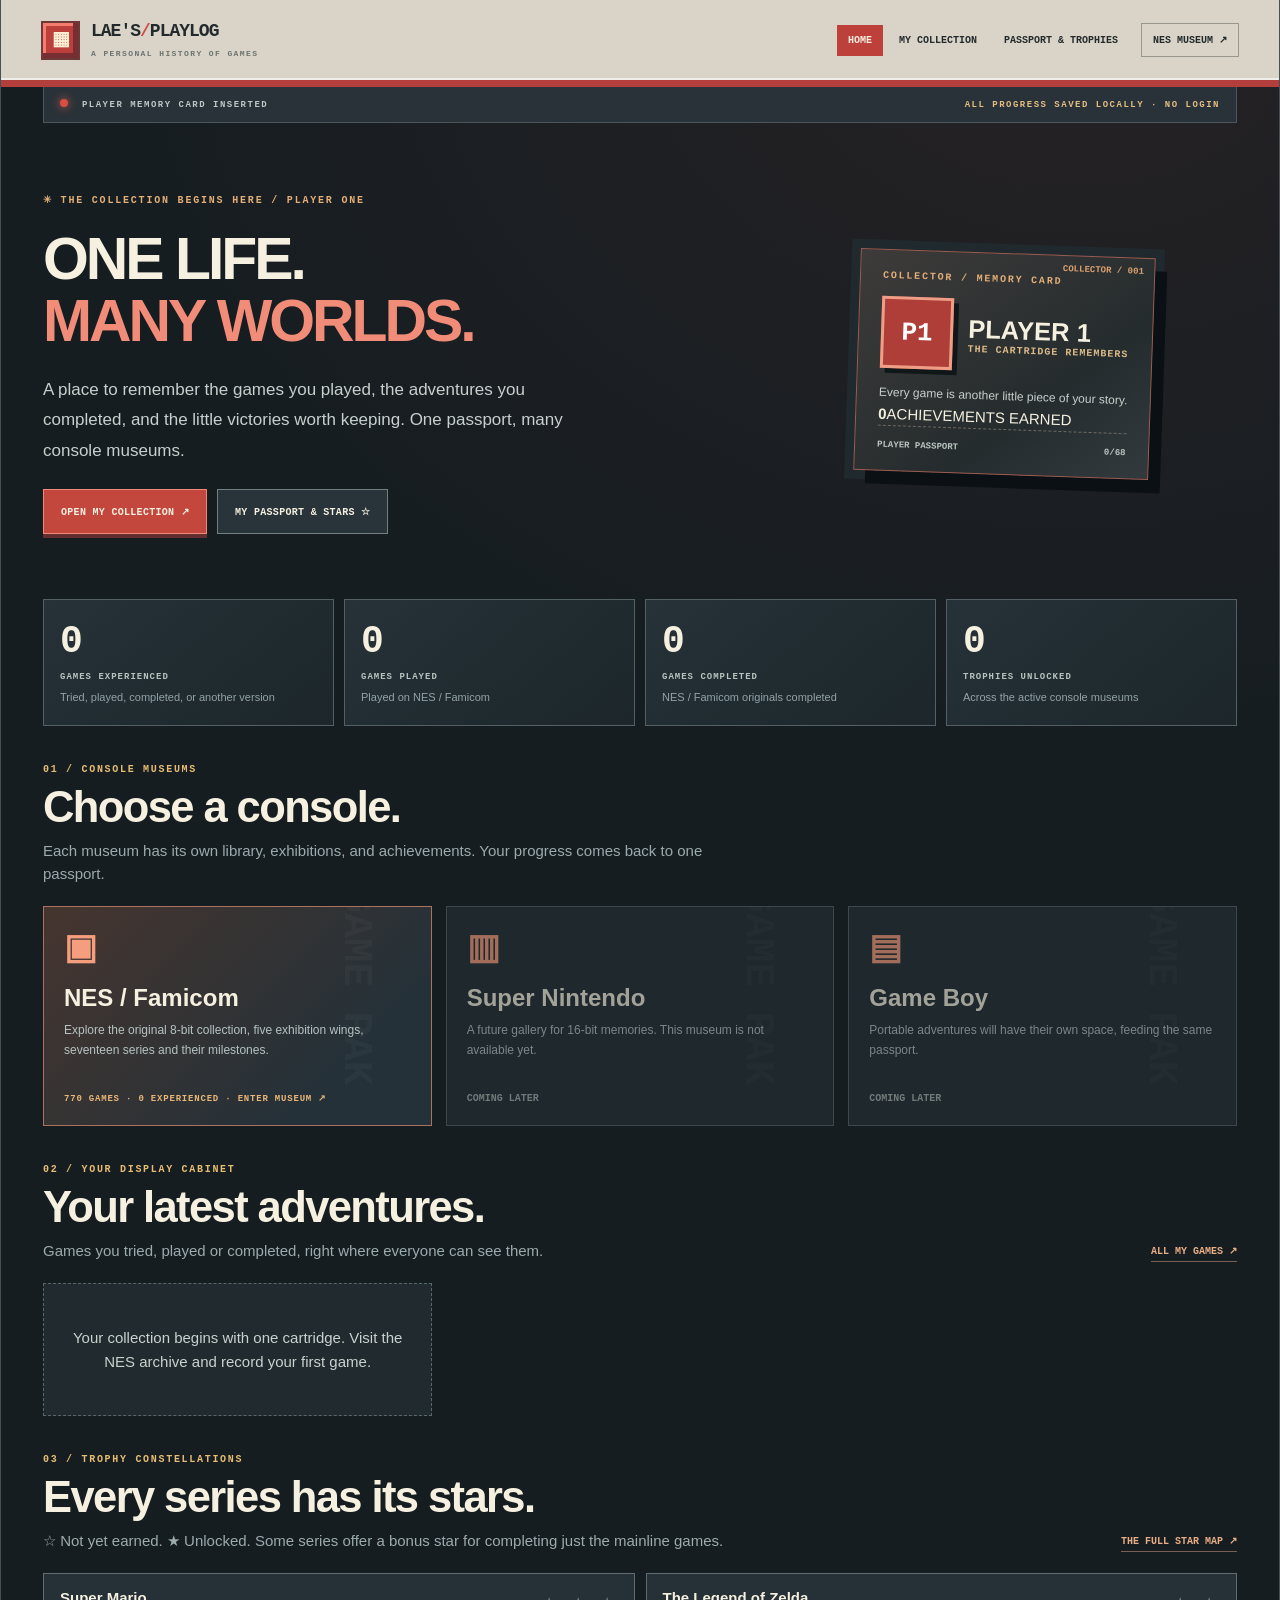
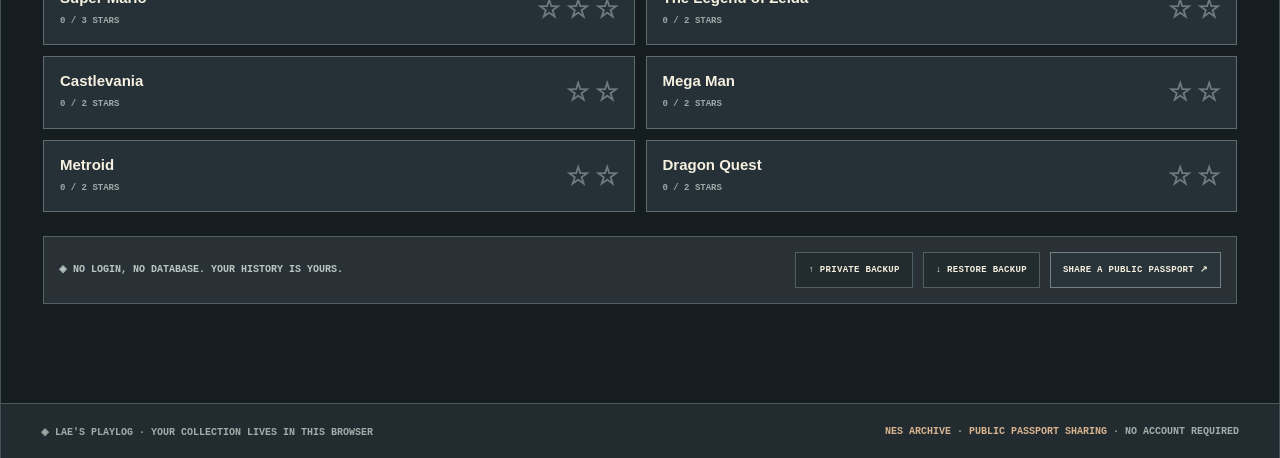
==== commit f99816c5: "Playlog v10: interactive profile, collection and cartridge displays" ====
--- a/index.html
+++ b/index.html
@@ -1,8 +1,8 @@
-<!doctype html><html lang="en"><head><meta charset="utf-8"><meta name="viewport" content="width=device-width,initial-scale=1"><meta name="theme-color" content="#161d21"><meta name="description" content="Lae's Playlog, your personal game collection, museum, player passport and achievements. No account required."><link rel="icon" type="image/svg+xml" href="./favicon.svg"><link rel="manifest" href="./manifest.webmanifest"><link rel="stylesheet" href="./global.css"><title>Lae&#x27;s Playlog · Your Gaming History</title></head><body data-page="home"><div class="layout"><header><a class="logo" href="./index.html"><span class="logo-mark">▦</span><span>LAE'S<span class="slash">/</span>PLAYLOG<small>A PERSONAL HISTORY OF GAMES</small></span></a>
-<nav class="topnav" aria-label="Main navigation"><a data-nav="home" href="./index.html">HOME</a><a data-nav="collection" href="./collection.html">MY COLLECTION</a><a data-nav="passport" href="./passport.html">PASSPORT &amp; TROPHIES</a><a class="console-link" href="./nes/index.html">NES MUSEUM ↗</a></nav></header><main><div class="microbar"><span><i class="led"></i> PLAYER MEMORY CARD INSERTED</span><span>ALL PROGRESS SAVED LOCALLY · NO LOGIN</span></div><section class="hero"><div><div class="eyebrow">✳ THE COLLECTION BEGINS HERE / PLAYER ONE</div><h1>ONE LIFE.<br><span>MANY WORLDS.</span></h1><p>A place to remember the games you played, the adventures you finished, and the little victories worth keeping. One passport, many console museums.</p><div class="hero-actions"><a class="btn red" href="./collection.html">OPEN MY COLLECTION ↗</a><a class="btn" href="./passport.html">MY PASSPORT &amp; STARS ☆</a></div></div>
-<div class="passport-stage" aria-label="Your collector passport preview"><div class="eyebrow">COLLECTOR / MEMORY CARD</div><div class="stage-top"><div class="avatar" id="homeAvatar">P1</div><div><div class="stage-name" id="homeName">PLAYER 1</div><div class="stage-motto" id="homeMotto">THE CARTRIDGE REMEMBERS</div></div></div><div class="stage-sub" id="homeBio">Every game is another little piece of your story.</div><div class="stage-stars" id="homeStarRow">☆☆☆☆☆</div><div class="stage-bottom"><span>PLAYER PASSPORT</span><span id="homeTrophyFraction">0/68</span></div></div></section>
-<div class="metrics" aria-label="All-console collection statistics"><div class="metric"><div class="value" id="homePlayed">0</div><div class="metric-label">GAMES EXPERIENCED</div><div class="metric-sub">Tried, played, finished and mastered</div></div><div class="metric"><div class="value" id="homeFinished">0</div><div class="metric-label">GAMES FINISHED</div><div class="metric-sub">Includes mastered games</div></div><div class="metric"><div class="value" id="homeMastered">0</div><div class="metric-label">GAMES MASTERED</div><div class="metric-sub">Your greatest adventures</div></div><div class="metric"><div class="value" id="homeStars">0</div><div class="metric-label">TROPHIES UNLOCKED</div><div class="metric-sub">Across the active console museums</div></div></div>
+<!doctype html><html lang="en"><head><meta charset="utf-8"><meta name="viewport" content="width=device-width,initial-scale=1"><meta name="theme-color" content="#161d21"><meta name="description" content="Lae's Playlog, your personal game collection, museum, player passport and achievements. No account required."><link rel="icon" type="image/svg+xml" href="./favicon.svg"><link rel="manifest" href="./manifest.webmanifest"><link rel="stylesheet" href="./global.css"><link rel="stylesheet" href="./shared/cartridges.css"><title>Lae&#x27;s Playlog · Your Gaming History</title></head><body data-page="home"><div class="layout"><header><a class="logo" href="./index.html"><span class="logo-mark">▦</span><span>LAE'S<span class="slash">/</span>PLAYLOG<small>A PERSONAL HISTORY OF GAMES</small></span></a>
+<nav class="topnav" aria-label="Main navigation"><a data-nav="home" href="./index.html">HOME</a><a data-nav="collection" href="./collection.html">MY COLLECTION</a><a data-nav="passport" href="./passport.html">PASSPORT &amp; TROPHIES</a><a class="console-link" href="./nes/index.html">NES MUSEUM ↗</a></nav></header><main><div class="microbar"><span><i class="led"></i> PLAYER MEMORY CARD INSERTED</span><span>ALL PROGRESS SAVED LOCALLY · NO LOGIN</span></div><section class="hero"><div><div class="eyebrow">✳ THE COLLECTION BEGINS HERE / PLAYER ONE</div><h1>ONE LIFE.<br><span>MANY WORLDS.</span></h1><p>A place to remember the games you played, the adventures you completed, and the little victories worth keeping. One passport, many console museums.</p><div class="hero-actions"><a class="btn red" href="./collection.html">OPEN MY COLLECTION ↗</a><a class="btn" href="./passport.html">MY PASSPORT &amp; STARS ☆</a></div></div>
+<a class="passport-stage" href="./passport.html#profileEditor" aria-label="Open and edit your collector passport"><div class="eyebrow">COLLECTOR / MEMORY CARD</div><div class="stage-top"><div class="avatar" id="homeAvatar">P1</div><div><div class="stage-name" id="homeName">PLAYER 1</div><div class="stage-motto" id="homeMotto">THE CARTRIDGE REMEMBERS</div></div></div><div class="stage-sub" id="homeBio">Every game is another little piece of your story.</div><div class="stage-achievement-count"><strong id="homeAchievementCount">0</strong><span>ACHIEVEMENTS EARNED</span></div><div class="stage-bottom"><span>PLAYER PASSPORT</span><span id="homeTrophyFraction">0/68</span></div></a></section>
+<div class="metrics" aria-label="All-console collection statistics"><div class="metric"><div class="value" id="homePlayed">0</div><div class="metric-label">GAMES EXPERIENCED</div><div class="metric-sub">Tried, played, completed, or another version</div></div><div class="metric"><div class="value" id="homeActualPlayed">0</div><div class="metric-label">GAMES PLAYED</div><div class="metric-sub">Played on NES / Famicom</div></div><div class="metric"><div class="value" id="homeCompleted">0</div><div class="metric-label">GAMES COMPLETED</div><div class="metric-sub">NES / Famicom originals completed</div></div><div class="metric"><div class="value" id="homeStars">0</div><div class="metric-label">TROPHIES UNLOCKED</div><div class="metric-sub">Across the active console museums</div></div></div>
 <section aria-labelledby="consolesTitle"><div class="section-head"><div><div class="section-index">01 / CONSOLE MUSEUMS</div><h2 id="consolesTitle">Choose a console.</h2><p>Each museum has its own library, exhibitions, and achievements. Your progress comes back to one passport.</p></div></div><div class="console-grid"><a class="console-card active" href="./nes/index.html"><span class="console-icon">▣</span><span class="console-title">NES / Famicom</span><p>Explore the original 8-bit collection, five exhibition wings, seventeen series and their milestones.</p><span class="console-meta"><span id="nesGames">770</span> GAMES · <span id="nesExperienced">0</span> EXPERIENCED · ENTER MUSEUM ↗</span></a><div class="console-card future"><span class="console-icon">▥</span><span class="console-title">Super Nintendo</span><p>A future gallery for 16-bit memories. This museum is not available yet.</p><span class="coming">COMING LATER</span></div><div class="console-card future"><span class="console-icon">▤</span><span class="console-title">Game Boy</span><p>Portable adventures will have their own space, feeding the same passport.</p><span class="coming">COMING LATER</span></div></div></section>
-<section aria-labelledby="recentTitle"><div class="section-head"><div><div class="section-index">02 / YOUR DISPLAY CABINET</div><h2 id="recentTitle">Your latest adventures.</h2><p>Games you tried, played, finished or mastered, right where everyone can see them.</p></div><a class="link" href="./collection.html">ALL MY GAMES ↗</a></div><div id="recentGames" class="shelf-grid"></div></section>
+<section aria-labelledby="recentTitle"><div class="section-head"><div><div class="section-index">02 / YOUR DISPLAY CABINET</div><h2 id="recentTitle">Your latest adventures.</h2><p>Games you tried, played or completed, right where everyone can see them.</p></div><a class="link" href="./collection.html">ALL MY GAMES ↗</a></div><div id="recentGames" class="shelf-grid"></div></section>
 <section aria-labelledby="starsTitle"><div class="section-head"><div><div class="section-index">03 / TROPHY CONSTELLATIONS</div><h2 id="starsTitle">Every series has its stars.</h2><p>☆ Not yet earned. ★ Unlocked. Some series offer a bonus star for completing just the mainline games.</p></div><a class="link" href="./passport.html#series-stars">THE FULL STAR MAP ↗</a></div><div id="homeSeriesStars" class="series-grid"></div></section>
-<section class="tool-strip" aria-label="Backups and sharing"><span class="helper">◈ NO LOGIN, NO DATABASE. YOUR HISTORY IS YOURS.</span><div class="inline-actions" style="margin:0"><button type="button" class="btn small subtle" data-backup>↑ PRIVATE BACKUP</button><button type="button" class="btn small subtle" data-private-import>↓ RESTORE BACKUP</button><a class="btn small" href="./passport.html#share">SHARE A PUBLIC PASSPORT ↗</a></div></section></main><footer class="footer"><span>◈ LAE'S PLAYLOG · YOUR COLLECTION LIVES IN THIS BROWSER</span><span><a href="./nes/archive.html">NES ARCHIVE</a> · <a href="./passport.html">PUBLIC PASSPORT SHARING</a> · NO ACCOUNT REQUIRED</span></footer><input type="file" id="privateBackupFile" accept=".json,application/json" hidden><div class="toast" id="toast" role="status" aria-live="polite"></div></div><script src="./shared/nes-data.js" defer></script><script src="./hub.js" defer></script></body></html>+<section class="tool-strip" aria-label="Backups and sharing"><span class="helper">◈ NO LOGIN, NO DATABASE. YOUR HISTORY IS YOURS.</span><div class="inline-actions" style="margin:0"><button type="button" class="btn small subtle" data-backup>↑ PRIVATE BACKUP</button><button type="button" class="btn small subtle" data-private-import>↓ RESTORE BACKUP</button><a class="btn small" href="./passport.html#share">SHARE A PUBLIC PASSPORT ↗</a></div></section></main><footer class="footer"><span>◈ LAE'S PLAYLOG · YOUR COLLECTION LIVES IN THIS BROWSER</span><span><a href="./nes/archive.html">NES ARCHIVE</a> · <a href="./passport.html">PUBLIC PASSPORT SHARING</a> · NO ACCOUNT REQUIRED</span></footer><input type="file" id="privateBackupFile" accept=".json,application/json" hidden><div class="toast" id="toast" role="status" aria-live="polite"></div></div><script src="./shared/nes-data.js" defer></script><script src="./shared/cartridges.js" defer></script><script src="./hub.js" defer></script></body></html>
--- a/shared/cartridges.css
+++ b/shared/cartridges.css
@@ -0,0 +1,17 @@
+/* Shared physical-style NES / Famicom cartridge shapes, with cover-art labels. */
+.playlog-cartridge{--cart-tone:#9b5752;position:relative;flex:none;width:94px;height:128px;background:linear-gradient(108deg,#dedbd2 0%,#b4b3ad 44%,#7d8581 100%);border:2px solid #5d6968;box-shadow:inset 4px 3px #f6f1e8aa,inset -7px -4px #585f60a8,4px 7px 0 #070b0d88;clip-path:polygon(0 6%,9% 6%,9% 0,91% 0,91% 6%,100% 6%,100% 100%,0 100%);isolation:isolate;overflow:hidden;transition:transform .2s ease}
+.playlog-cartridge:after{content:'';position:absolute;left:13%;right:13%;bottom:6%;height:6%;border-top:2px solid #70777799;border-bottom:1px solid #f5f2e433;pointer-events:none}
+.playlog-cart-groove{height:9px;position:absolute;top:5%;left:12%;right:12%;background:repeating-linear-gradient(90deg,#a4aba6 0 2px,#d3d4ce 2px 5px);border-bottom:1px solid #77807e}
+.playlog-cart-label{position:absolute;top:23%;left:14%;right:14%;height:56%;border:2px solid #303b40;background:linear-gradient(155deg,var(--cart-tone),#202331);overflow:hidden;box-shadow:inset 0 0 0 1px #f5eddd64}
+.playlog-cart-fallback{width:100%;height:100%;display:flex;flex-direction:column;align-items:center;justify-content:space-evenly;padding:3px;color:#fff8e9;text-align:center}
+.playlog-cart-fallback small{font:700 6px/1.2 var(--mono,monospace);letter-spacing:.4px;color:#f2dfbb}
+.playlog-cart-fallback strong{font:850 9px/1.1 var(--sans,Arial);overflow:hidden;overflow-wrap:anywhere;display:-webkit-box;-webkit-line-clamp:4;-webkit-box-orient:vertical}
+.playlog-cover-img{position:absolute;inset:0;width:100%;height:100%;object-fit:contain;background:#16191d;display:none}
+.playlog-cart-label.has-artwork .playlog-cover-img{display:block}
+.playlog-cartridge-small{width:73px;height:101px}
+.playlog-cartridge-small .playlog-cart-fallback strong{font-size:7px}
+html[data-cart-theme="famicom"] .playlog-cartridge{height:112px;background:linear-gradient(108deg,#bb2335,#982438 66%,#651e2b);border-color:#56121c;border-radius:10px 10px 4px 4px;box-shadow:inset 4px 2px #ef7e81aa,inset -7px -5px #461020,4px 7px 0 #070b0d88;clip-path:polygon(3% 0,97% 0,100% 7%,100% 100%,0 100%,0 7%)}
+html[data-cart-theme="famicom"] .playlog-cartridge-small{height:88px}
+html[data-cart-theme="famicom"] .playlog-cart-groove{height:4px;background:#d5ae76;border-color:#7c2734;top:10%}
+html[data-cart-theme="famicom"] .playlog-cart-label{top:19%;height:64%;left:10%;right:10%;border:2px solid #d3af72;border-radius:3px;background:linear-gradient(130deg,var(--cart-tone),#261621)}
+html[data-cart-theme="famicom"] .playlog-cartridge:after{border-color:#d2a37066}
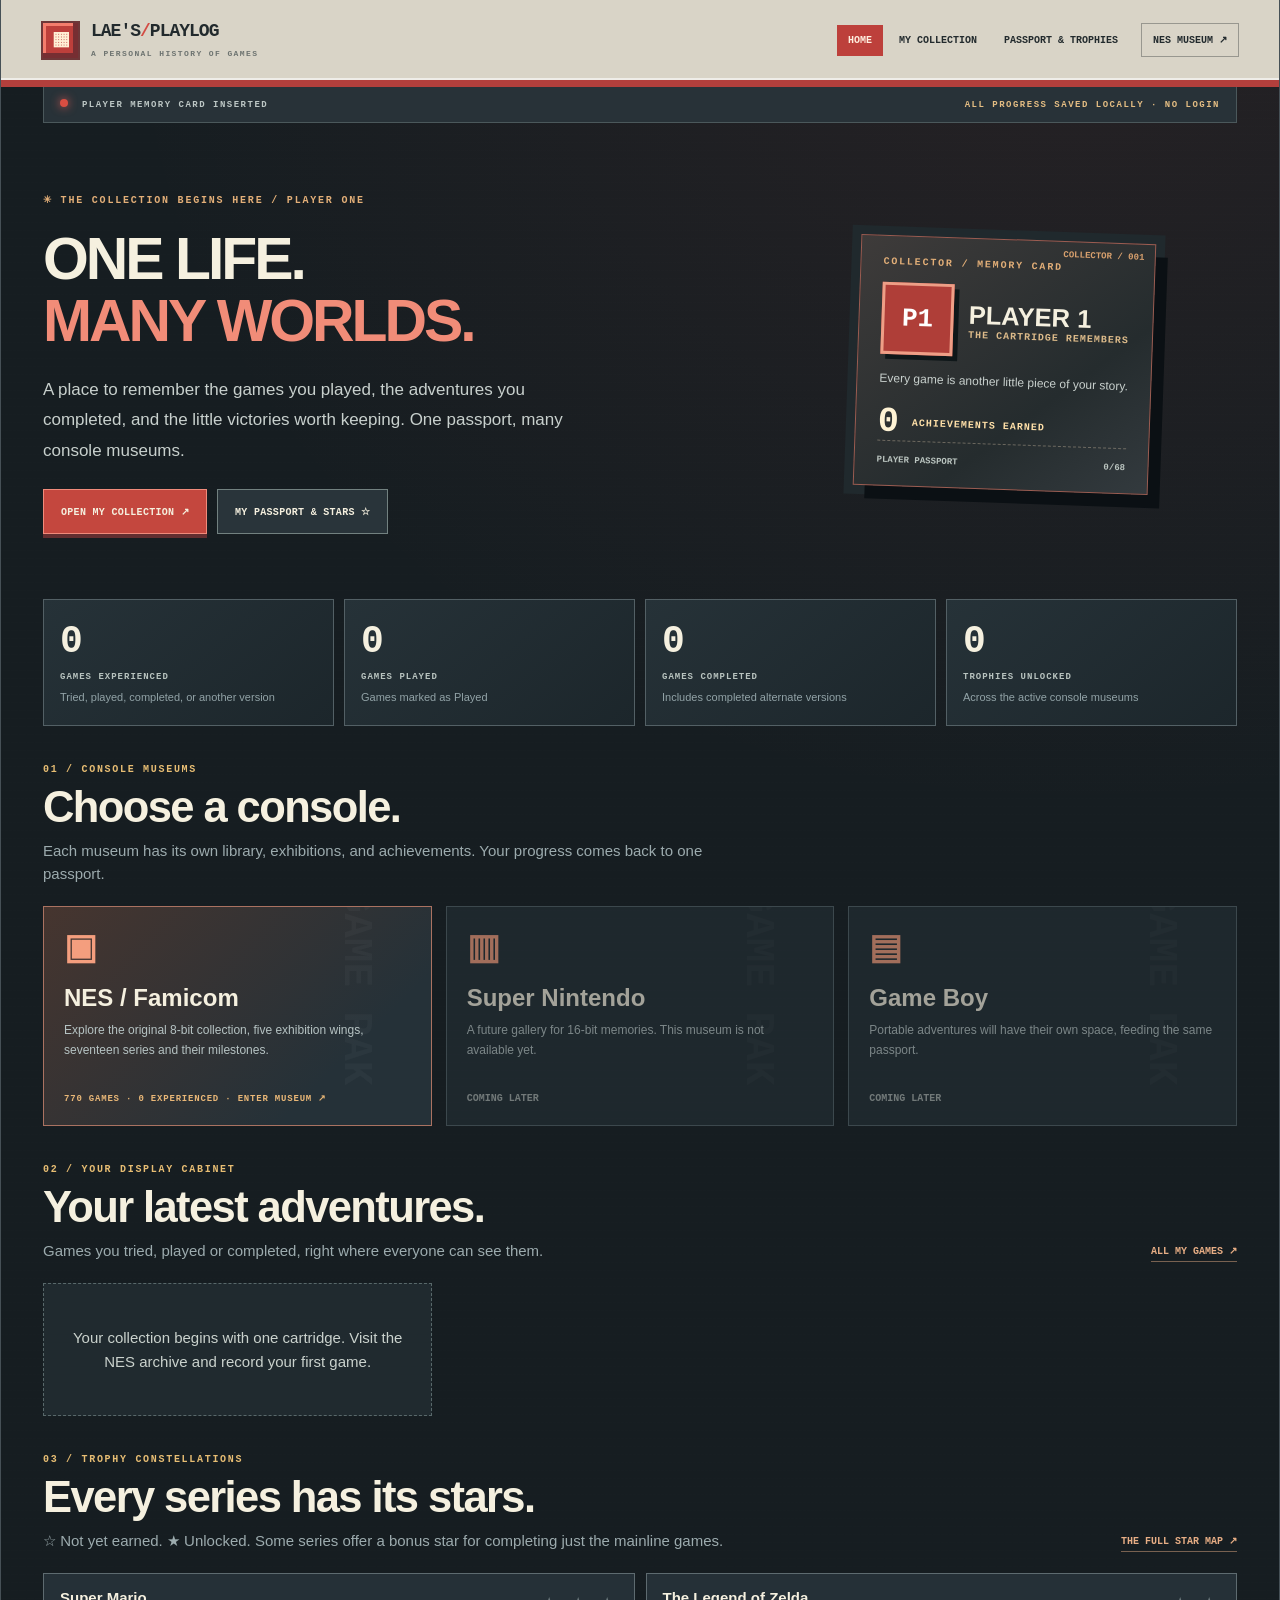
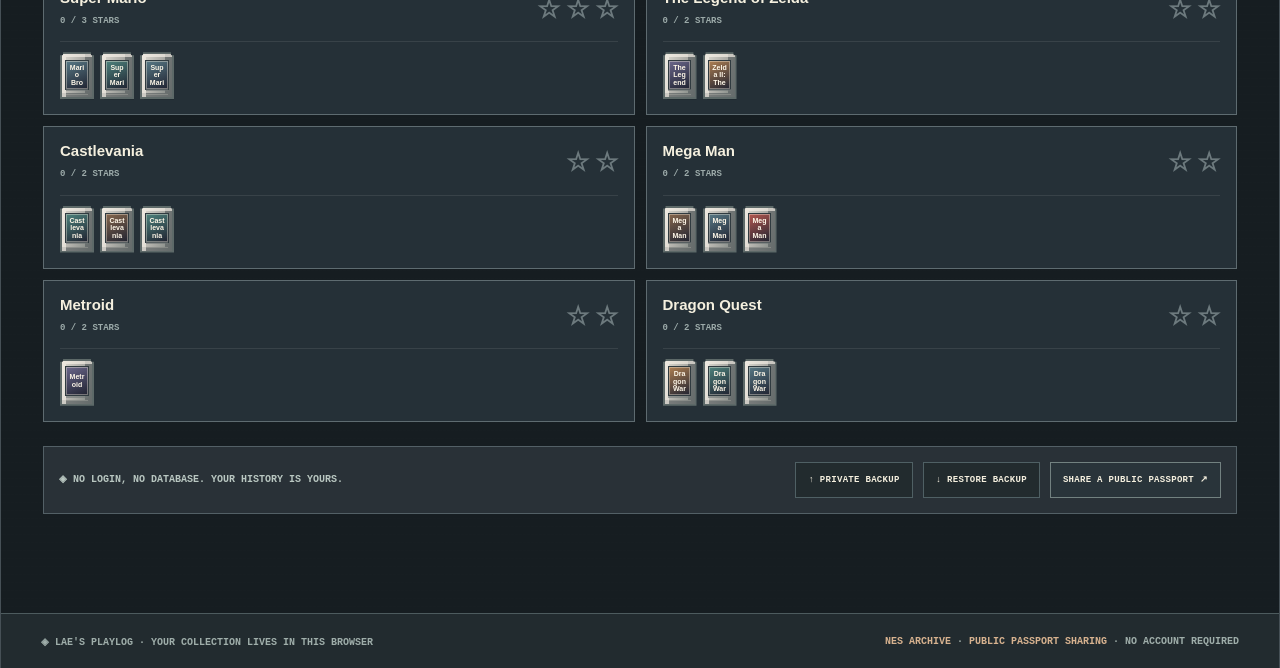
==== commit fd1cdf24: "Clarify that alternate versions count toward progress" ====
--- a/index.html
+++ b/index.html
@@ -1,7 +1,7 @@
 <!doctype html><html lang="en"><head><meta charset="utf-8"><meta name="viewport" content="width=device-width,initial-scale=1"><meta name="theme-color" content="#161d21"><meta name="description" content="Lae's Playlog, your personal game collection, museum, player passport and achievements. No account required."><link rel="icon" type="image/svg+xml" href="./favicon.svg"><link rel="manifest" href="./manifest.webmanifest"><link rel="stylesheet" href="./global.css"><link rel="stylesheet" href="./shared/cartridges.css"><title>Lae&#x27;s Playlog · Your Gaming History</title></head><body data-page="home"><div class="layout"><header><a class="logo" href="./index.html"><span class="logo-mark">▦</span><span>LAE'S<span class="slash">/</span>PLAYLOG<small>A PERSONAL HISTORY OF GAMES</small></span></a>
 <nav class="topnav" aria-label="Main navigation"><a data-nav="home" href="./index.html">HOME</a><a data-nav="collection" href="./collection.html">MY COLLECTION</a><a data-nav="passport" href="./passport.html">PASSPORT &amp; TROPHIES</a><a class="console-link" href="./nes/index.html">NES MUSEUM ↗</a></nav></header><main><div class="microbar"><span><i class="led"></i> PLAYER MEMORY CARD INSERTED</span><span>ALL PROGRESS SAVED LOCALLY · NO LOGIN</span></div><section class="hero"><div><div class="eyebrow">✳ THE COLLECTION BEGINS HERE / PLAYER ONE</div><h1>ONE LIFE.<br><span>MANY WORLDS.</span></h1><p>A place to remember the games you played, the adventures you completed, and the little victories worth keeping. One passport, many console museums.</p><div class="hero-actions"><a class="btn red" href="./collection.html">OPEN MY COLLECTION ↗</a><a class="btn" href="./passport.html">MY PASSPORT &amp; STARS ☆</a></div></div>
 <a class="passport-stage" href="./passport.html#profileEditor" aria-label="Open and edit your collector passport"><div class="eyebrow">COLLECTOR / MEMORY CARD</div><div class="stage-top"><div class="avatar" id="homeAvatar">P1</div><div><div class="stage-name" id="homeName">PLAYER 1</div><div class="stage-motto" id="homeMotto">THE CARTRIDGE REMEMBERS</div></div></div><div class="stage-sub" id="homeBio">Every game is another little piece of your story.</div><div class="stage-achievement-count"><strong id="homeAchievementCount">0</strong><span>ACHIEVEMENTS EARNED</span></div><div class="stage-bottom"><span>PLAYER PASSPORT</span><span id="homeTrophyFraction">0/68</span></div></a></section>
-<div class="metrics" aria-label="All-console collection statistics"><div class="metric"><div class="value" id="homePlayed">0</div><div class="metric-label">GAMES EXPERIENCED</div><div class="metric-sub">Tried, played, completed, or another version</div></div><div class="metric"><div class="value" id="homeActualPlayed">0</div><div class="metric-label">GAMES PLAYED</div><div class="metric-sub">Played on NES / Famicom</div></div><div class="metric"><div class="value" id="homeCompleted">0</div><div class="metric-label">GAMES COMPLETED</div><div class="metric-sub">NES / Famicom originals completed</div></div><div class="metric"><div class="value" id="homeStars">0</div><div class="metric-label">TROPHIES UNLOCKED</div><div class="metric-sub">Across the active console museums</div></div></div>
+<div class="metrics" aria-label="All-console collection statistics"><div class="metric"><div class="value" id="homePlayed">0</div><div class="metric-label">GAMES EXPERIENCED</div><div class="metric-sub">Tried, played, completed, or another version</div></div><div class="metric"><div class="value" id="homeActualPlayed">0</div><div class="metric-label">GAMES PLAYED</div><div class="metric-sub">Games marked as Played</div></div><div class="metric"><div class="value" id="homeCompleted">0</div><div class="metric-label">GAMES COMPLETED</div><div class="metric-sub">Includes completed alternate versions</div></div><div class="metric"><div class="value" id="homeStars">0</div><div class="metric-label">TROPHIES UNLOCKED</div><div class="metric-sub">Across the active console museums</div></div></div>
 <section aria-labelledby="consolesTitle"><div class="section-head"><div><div class="section-index">01 / CONSOLE MUSEUMS</div><h2 id="consolesTitle">Choose a console.</h2><p>Each museum has its own library, exhibitions, and achievements. Your progress comes back to one passport.</p></div></div><div class="console-grid"><a class="console-card active" href="./nes/index.html"><span class="console-icon">▣</span><span class="console-title">NES / Famicom</span><p>Explore the original 8-bit collection, five exhibition wings, seventeen series and their milestones.</p><span class="console-meta"><span id="nesGames">770</span> GAMES · <span id="nesExperienced">0</span> EXPERIENCED · ENTER MUSEUM ↗</span></a><div class="console-card future"><span class="console-icon">▥</span><span class="console-title">Super Nintendo</span><p>A future gallery for 16-bit memories. This museum is not available yet.</p><span class="coming">COMING LATER</span></div><div class="console-card future"><span class="console-icon">▤</span><span class="console-title">Game Boy</span><p>Portable adventures will have their own space, feeding the same passport.</p><span class="coming">COMING LATER</span></div></div></section>
 <section aria-labelledby="recentTitle"><div class="section-head"><div><div class="section-index">02 / YOUR DISPLAY CABINET</div><h2 id="recentTitle">Your latest adventures.</h2><p>Games you tried, played or completed, right where everyone can see them.</p></div><a class="link" href="./collection.html">ALL MY GAMES ↗</a></div><div id="recentGames" class="shelf-grid"></div></section>
 <section aria-labelledby="starsTitle"><div class="section-head"><div><div class="section-index">03 / TROPHY CONSTELLATIONS</div><h2 id="starsTitle">Every series has its stars.</h2><p>☆ Not yet earned. ★ Unlocked. Some series offer a bonus star for completing just the mainline games.</p></div><a class="link" href="./passport.html#series-stars">THE FULL STAR MAP ↗</a></div><div id="homeSeriesStars" class="series-grid"></div></section>
--- a/global.css
+++ b/global.css
@@ -19,3 +19,35 @@
 @media(max-width:730px){.hero,.profile-layout,.share-panel{grid-template-columns:1fr}.hero{min-height:0;padding:26px 0 38px}.hero h1{letter-spacing:-2px}.passport-stage{margin:24px 10px;max-width:none}.metrics{grid-template-columns:repeat(2,1fr)}.series-grid{grid-template-columns:1fr}.console-grid{grid-template-columns:1fr}.shelf-grid,.game-grid,.trophy-grid{grid-template-columns:1fr 1fr}header{padding:14px 18px}.topnav{gap:4px}.topnav a{font-size:9px;padding:9px 7px}.topnav a.console-link{margin-left:0}main{padding:0 17px 50px}.section-head{align-items:start;flex-direction:column;gap:8px}.footer{padding:20px}.profile-layout .form-grid{grid-template-columns:1fr}}
 @media(max-width:480px){.shelf-grid,.game-grid,.trophy-grid,.visitor-grid{grid-template-columns:1fr}.metrics{grid-template-columns:repeat(2,1fr)}.metric{padding:14px}.metric .value{font-size:30px}.logo{font-size:16px}.topnav{justify-content:flex-start}.topnav a{font-size:8px;padding:8px 7px}.hero h1{font-size:39px}.profile-panel{padding:16px}.trophy-summary{padding:16px}.star{font-size:24px}}
 @media(prefers-reduced-motion:reduce){*,*:before,*:after{scroll-behavior:auto!important;transition:none!important}}
+
+/* Version 10: shared artwork, intuitive completion and a proper passport control. */
+.passport-stage{display:block;text-decoration:none;color:inherit;cursor:pointer;transition:transform .18s,border-color .18s}
+.passport-stage:hover,.passport-stage:focus-visible{transform:translateY(-3px);border-color:#f7b684!important}
+.stage-achievement-count{display:flex;gap:12px;align-items:center;margin-top:17px;color:#ffe0a8;font:700 10px var(--mono);letter-spacing:1px}
+.stage-achievement-count strong{font-size:35px;line-height:1;color:#fff3d5}
+.avatar.has-photo,.avatar.has-cartridge{padding:0;overflow:hidden}
+.passport-avatar-photo{height:100%;width:100%;object-fit:cover;display:block}
+.avatar.has-cartridge{display:grid;place-items:center;background:#192226!important}
+.avatar.has-cartridge .playlog-cartridge{transform:scale(.55);transform-origin:center;flex:none}
+.inline-choice{display:flex;gap:10px;align-items:center;font:600 11px var(--sans)}
+.inline-choice input{width:18px;height:18px;accent-color:#d6534c}
+.game-tile .playlog-cartridge{width:80px;height:108px}
+.shelf-card .playlog-cartridge{width:73px;height:99px}
+.series-row{flex-wrap:wrap}
+.series-mini-carts{display:flex;gap:6px;align-items:center;flex-wrap:wrap;width:100%;border-top:1px solid #ffffff16;padding-top:10px}
+.series-mini-carts .playlog-cartridge{width:34px;height:47px}
+.series-mini-carts .playlog-cart-groove,.series-mini-carts .playlog-cart-fallback small{display:none}
+.series-mini-carts .playlog-cart-label{top:12%;left:11%;right:11%;height:70%;border-width:1px}
+.series-mini-carts .playlog-cart-fallback strong{font-size:5px}
+.series-mini-carts .more-carts{font:700 10px var(--mono);color:#b5c7c2}
+.featured-row .playlog-cartridge{width:47px;height:66px}
+@media(max-width:480px){.stage-achievement-count strong{font-size:29px}.series-row{gap:8px}}
+.visitor-person{display:flex;align-items:center;gap:13px}.visitor-person .avatar{width:64px;height:64px}.visitor-person h3{margin:0}.visitor-person .avatar .playlog-cartridge{transform:scale(.44)}
+
+#profileForm label[hidden]{display:none}
+.avatar.has-cartridge .playlog-cartridge{width:100%;height:100%;transform:none}
+html[data-cart-theme="famicom"] .game-tile .playlog-cartridge{height:94px}
+html[data-cart-theme="famicom"] .shelf-card .playlog-cartridge{height:86px}
+html[data-cart-theme="famicom"] .series-mini-carts .playlog-cartridge{height:38px}
+html[data-cart-theme="famicom"] .avatar.has-cartridge .playlog-cartridge{height:100%}
+.visitor-person .avatar.has-cartridge .playlog-cartridge{transform:none}
--- a/shared/cartridges.css
+++ b/shared/cartridges.css
@@ -6,8 +6,8 @@
 .playlog-cart-fallback{width:100%;height:100%;display:flex;flex-direction:column;align-items:center;justify-content:space-evenly;padding:3px;color:#fff8e9;text-align:center}
 .playlog-cart-fallback small{font:700 6px/1.2 var(--mono,monospace);letter-spacing:.4px;color:#f2dfbb}
 .playlog-cart-fallback strong{font:850 9px/1.1 var(--sans,Arial);overflow:hidden;overflow-wrap:anywhere;display:-webkit-box;-webkit-line-clamp:4;-webkit-box-orient:vertical}
-.playlog-cover-img{position:absolute;inset:0;width:100%;height:100%;object-fit:contain;background:#16191d;display:none}
-.playlog-cart-label.has-artwork .playlog-cover-img{display:block}
+.playlog-cover-img{position:absolute;inset:0;width:100%;height:100%;object-fit:contain;background:#16191d;opacity:0}
+.playlog-cart-label.has-artwork .playlog-cover-img{opacity:1}
 .playlog-cartridge-small{width:73px;height:101px}
 .playlog-cartridge-small .playlog-cart-fallback strong{font-size:7px}
 html[data-cart-theme="famicom"] .playlog-cartridge{height:112px;background:linear-gradient(108deg,#bb2335,#982438 66%,#651e2b);border-color:#56121c;border-radius:10px 10px 4px 4px;box-shadow:inset 4px 2px #ef7e81aa,inset -7px -5px #461020,4px 7px 0 #070b0d88;clip-path:polygon(3% 0,97% 0,100% 7%,100% 100%,0 100%,0 7%)}
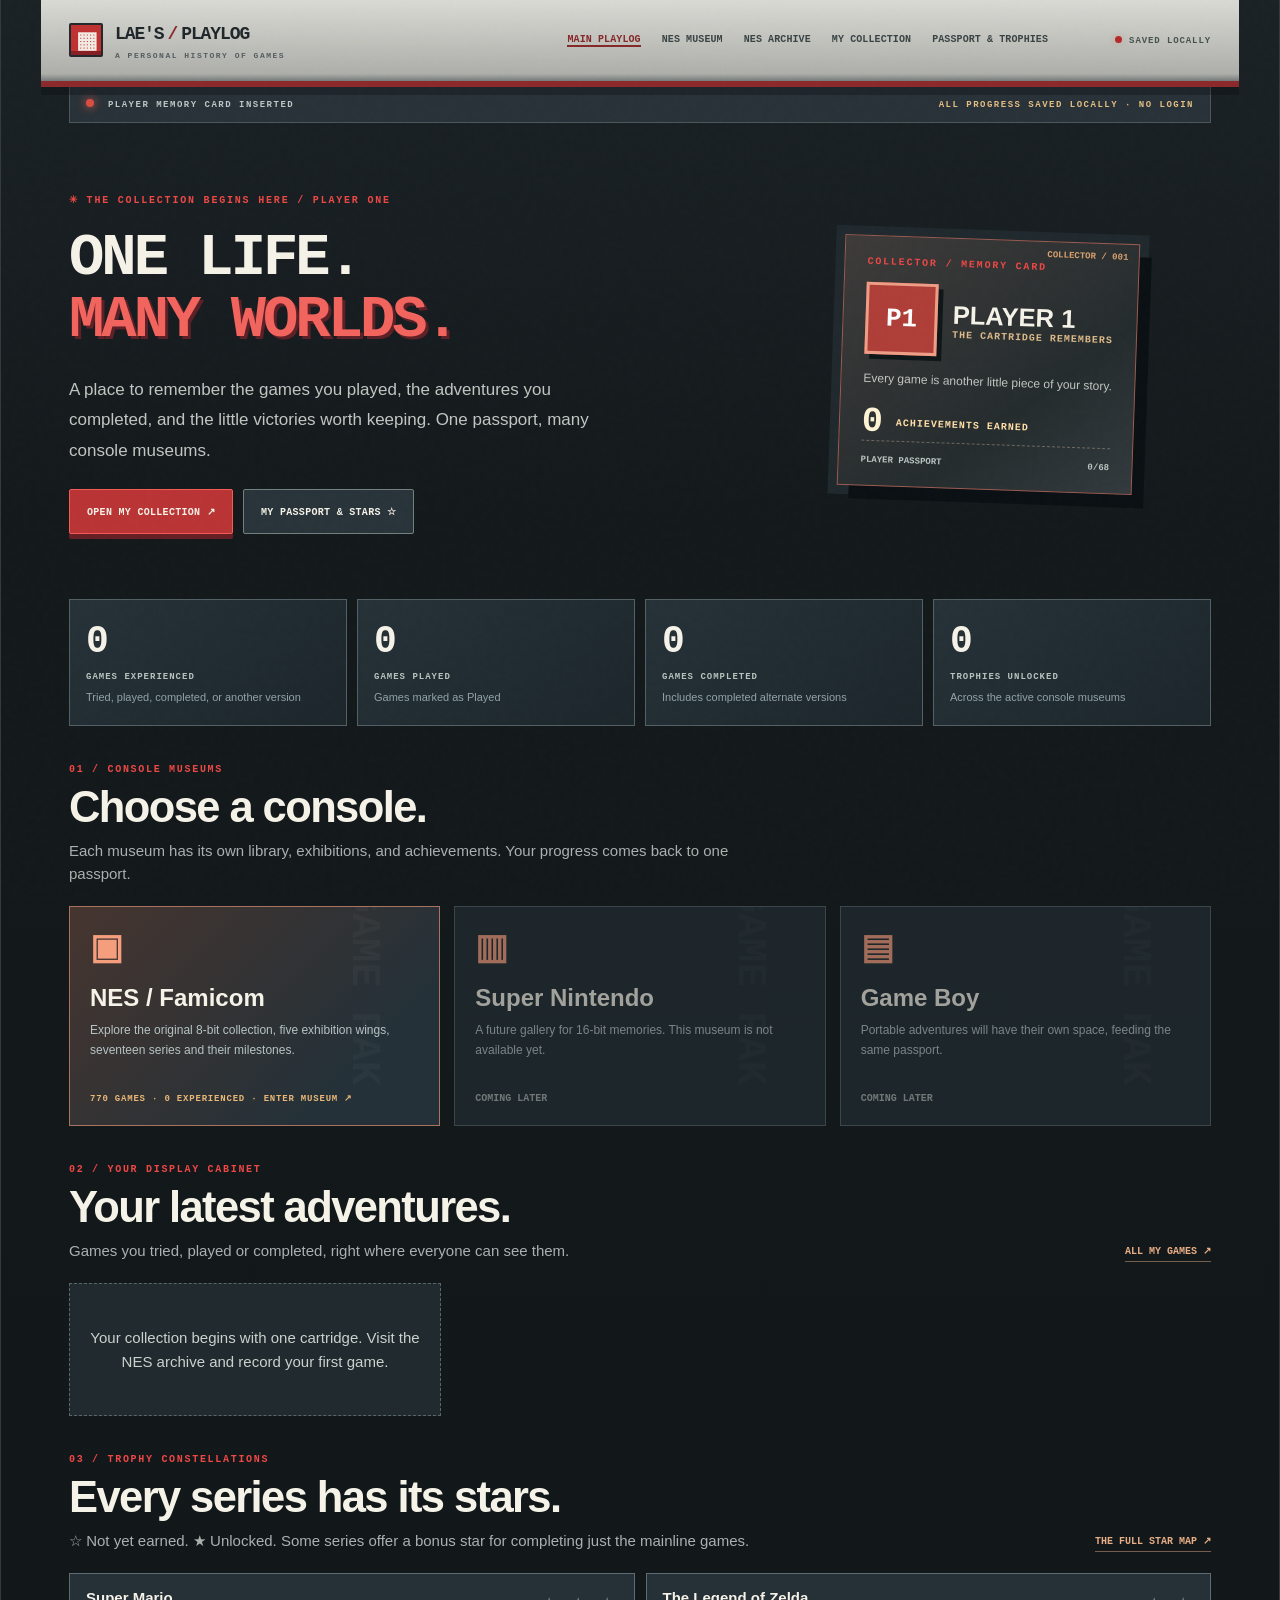
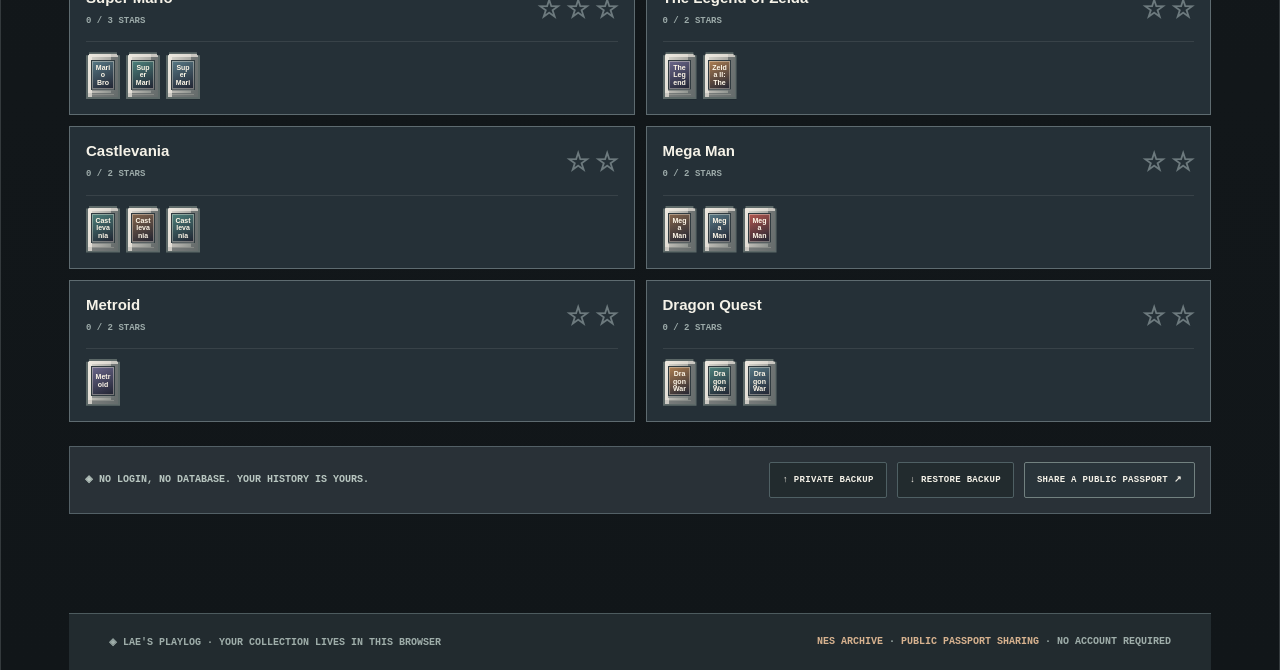
==== commit 25d658ee: "Unify the Playlog shell: index.html" ====
--- a/index.html
+++ b/index.html
@@ -1,8 +1,11 @@
-<!doctype html><html lang="en"><head><meta charset="utf-8"><meta name="viewport" content="width=device-width,initial-scale=1"><meta name="theme-color" content="#161d21"><meta name="description" content="Lae's Playlog, your personal game collection, museum, player passport and achievements. No account required."><link rel="icon" type="image/svg+xml" href="./favicon.svg"><link rel="manifest" href="./manifest.webmanifest"><link rel="stylesheet" href="./global.css"><link rel="stylesheet" href="./shared/cartridges.css"><title>Lae&#x27;s Playlog · Your Gaming History</title></head><body data-page="home"><div class="layout"><header><a class="logo" href="./index.html"><span class="logo-mark">▦</span><span>LAE'S<span class="slash">/</span>PLAYLOG<small>A PERSONAL HISTORY OF GAMES</small></span></a>
-<nav class="topnav" aria-label="Main navigation"><a data-nav="home" href="./index.html">HOME</a><a data-nav="collection" href="./collection.html">MY COLLECTION</a><a data-nav="passport" href="./passport.html">PASSPORT &amp; TROPHIES</a><a class="console-link" href="./nes/index.html">NES MUSEUM ↗</a></nav></header><main><div class="microbar"><span><i class="led"></i> PLAYER MEMORY CARD INSERTED</span><span>ALL PROGRESS SAVED LOCALLY · NO LOGIN</span></div><section class="hero"><div><div class="eyebrow">✳ THE COLLECTION BEGINS HERE / PLAYER ONE</div><h1>ONE LIFE.<br><span>MANY WORLDS.</span></h1><p>A place to remember the games you played, the adventures you completed, and the little victories worth keeping. One passport, many console museums.</p><div class="hero-actions"><a class="btn red" href="./collection.html">OPEN MY COLLECTION ↗</a><a class="btn" href="./passport.html">MY PASSPORT &amp; STARS ☆</a></div></div>
+<!doctype html><html lang="en"><head><meta charset="utf-8"><meta name="viewport" content="width=device-width,initial-scale=1"><meta name="theme-color" content="#161d21"><meta name="description" content="Lae's Playlog, your personal game collection, museum, player passport and achievements. No account required."><link rel="icon" type="image/svg+xml" href="./favicon.svg"><link rel="manifest" href="./manifest.webmanifest"><link rel="stylesheet" href="./shared/shell.css?v=shell-1"><link rel="stylesheet" href="./global.css?v=shell-1"><link rel="stylesheet" href="./shared/cartridges.css"><title>Lae&#x27;s Playlog · Your Gaming History</title></head><body data-page="home"><div class="noise" aria-hidden="true"></div><div class="site"><header class="topbar">
+    <a class="wordmark" href="./index.html" aria-label="Lae's Playlog home"><span class="logo-pixel">▦</span><span>LAE'S<span class="slash">/</span>PLAYLOG<small>A PERSONAL HISTORY OF GAMES</small></span></a>
+    <nav class="mainnav" aria-label="Main navigation"><a data-nav="home" aria-current="page" href="./index.html">MAIN PLAYLOG</a><a data-nav="museum" href="./nes/index.html">NES MUSEUM</a><a data-nav="archive" href="./nes/archive.html">NES ARCHIVE</a><a data-nav="collection" href="./collection.html">MY COLLECTION</a><a data-nav="passport" href="./passport.html">PASSPORT &amp; TROPHIES</a></nav>
+    <div class="top-actions"><span class="save-status"><span class="save-dot"></span>SAVED LOCALLY</span></div>
+  </header><main><div class="microbar"><span><i class="led"></i> PLAYER MEMORY CARD INSERTED</span><span>ALL PROGRESS SAVED LOCALLY · NO LOGIN</span></div><section class="hero"><div><div class="eyebrow">✳ THE COLLECTION BEGINS HERE / PLAYER ONE</div><h1>ONE LIFE.<br><span>MANY WORLDS.</span></h1><p>A place to remember the games you played, the adventures you completed, and the little victories worth keeping. One passport, many console museums.</p><div class="hero-actions"><a class="btn red" href="./collection.html">OPEN MY COLLECTION ↗</a><a class="btn" href="./passport.html">MY PASSPORT &amp; STARS ☆</a></div></div>
 <a class="passport-stage" href="./passport.html#profileEditor" aria-label="Open and edit your collector passport"><div class="eyebrow">COLLECTOR / MEMORY CARD</div><div class="stage-top"><div class="avatar" id="homeAvatar">P1</div><div><div class="stage-name" id="homeName">PLAYER 1</div><div class="stage-motto" id="homeMotto">THE CARTRIDGE REMEMBERS</div></div></div><div class="stage-sub" id="homeBio">Every game is another little piece of your story.</div><div class="stage-achievement-count"><strong id="homeAchievementCount">0</strong><span>ACHIEVEMENTS EARNED</span></div><div class="stage-bottom"><span>PLAYER PASSPORT</span><span id="homeTrophyFraction">0/68</span></div></a></section>
 <div class="metrics" aria-label="All-console collection statistics"><div class="metric"><div class="value" id="homePlayed">0</div><div class="metric-label">GAMES EXPERIENCED</div><div class="metric-sub">Tried, played, completed, or another version</div></div><div class="metric"><div class="value" id="homeActualPlayed">0</div><div class="metric-label">GAMES PLAYED</div><div class="metric-sub">Games marked as Played</div></div><div class="metric"><div class="value" id="homeCompleted">0</div><div class="metric-label">GAMES COMPLETED</div><div class="metric-sub">Includes completed alternate versions</div></div><div class="metric"><div class="value" id="homeStars">0</div><div class="metric-label">TROPHIES UNLOCKED</div><div class="metric-sub">Across the active console museums</div></div></div>
 <section aria-labelledby="consolesTitle"><div class="section-head"><div><div class="section-index">01 / CONSOLE MUSEUMS</div><h2 id="consolesTitle">Choose a console.</h2><p>Each museum has its own library, exhibitions, and achievements. Your progress comes back to one passport.</p></div></div><div class="console-grid"><a class="console-card active" href="./nes/index.html"><span class="console-icon">▣</span><span class="console-title">NES / Famicom</span><p>Explore the original 8-bit collection, five exhibition wings, seventeen series and their milestones.</p><span class="console-meta"><span id="nesGames">770</span> GAMES · <span id="nesExperienced">0</span> EXPERIENCED · ENTER MUSEUM ↗</span></a><div class="console-card future"><span class="console-icon">▥</span><span class="console-title">Super Nintendo</span><p>A future gallery for 16-bit memories. This museum is not available yet.</p><span class="coming">COMING LATER</span></div><div class="console-card future"><span class="console-icon">▤</span><span class="console-title">Game Boy</span><p>Portable adventures will have their own space, feeding the same passport.</p><span class="coming">COMING LATER</span></div></div></section>
 <section aria-labelledby="recentTitle"><div class="section-head"><div><div class="section-index">02 / YOUR DISPLAY CABINET</div><h2 id="recentTitle">Your latest adventures.</h2><p>Games you tried, played or completed, right where everyone can see them.</p></div><a class="link" href="./collection.html">ALL MY GAMES ↗</a></div><div id="recentGames" class="shelf-grid"></div></section>
 <section aria-labelledby="starsTitle"><div class="section-head"><div><div class="section-index">03 / TROPHY CONSTELLATIONS</div><h2 id="starsTitle">Every series has its stars.</h2><p>☆ Not yet earned. ★ Unlocked. Some series offer a bonus star for completing just the mainline games.</p></div><a class="link" href="./passport.html#series-stars">THE FULL STAR MAP ↗</a></div><div id="homeSeriesStars" class="series-grid"></div></section>
-<section class="tool-strip" aria-label="Backups and sharing"><span class="helper">◈ NO LOGIN, NO DATABASE. YOUR HISTORY IS YOURS.</span><div class="inline-actions" style="margin:0"><button type="button" class="btn small subtle" data-backup>↑ PRIVATE BACKUP</button><button type="button" class="btn small subtle" data-private-import>↓ RESTORE BACKUP</button><a class="btn small" href="./passport.html#share">SHARE A PUBLIC PASSPORT ↗</a></div></section></main><footer class="footer"><span>◈ LAE'S PLAYLOG · YOUR COLLECTION LIVES IN THIS BROWSER</span><span><a href="./nes/archive.html">NES ARCHIVE</a> · <a href="./passport.html">PUBLIC PASSPORT SHARING</a> · NO ACCOUNT REQUIRED</span></footer><input type="file" id="privateBackupFile" accept=".json,application/json" hidden><div class="toast" id="toast" role="status" aria-live="polite"></div></div><script src="./shared/nes-data.js" defer></script><script src="./shared/cartridges.js" defer></script><script src="./hub.js" defer></script></body></html>+<section class="tool-strip" aria-label="Backups and sharing"><span class="helper">◈ NO LOGIN, NO DATABASE. YOUR HISTORY IS YOURS.</span><div class="inline-actions" style="margin:0"><button type="button" class="btn small subtle" data-backup>↑ PRIVATE BACKUP</button><button type="button" class="btn small subtle" data-private-import>↓ RESTORE BACKUP</button><a class="btn small" href="./passport.html#share">SHARE A PUBLIC PASSPORT ↗</a></div></section></main><footer class="footer"><span>◈ LAE'S PLAYLOG · YOUR COLLECTION LIVES IN THIS BROWSER</span><span><a href="./nes/archive.html">NES ARCHIVE</a> · <a href="./passport.html">PUBLIC PASSPORT SHARING</a> · NO ACCOUNT REQUIRED</span></footer><input type="file" id="privateBackupFile" accept=".json,application/json" hidden><div class="toast" id="toast" role="status" aria-live="polite"></div></div><script src="./shared/nes-data.js" defer></script><script src="./shared/cartridges.js" defer></script><script src="./hub.js?v=shell-1" defer></script></body></html>
--- a/shared/shell.css
+++ b/shared/shell.css
@@ -0,0 +1,72 @@
+
+:root{color-scheme:dark;--bg:#101117;--surface:#171920;--surface-2:#1c1f29;--surface-3:#22242e;--border:#343641;--muted:#9394a0;--light:#f3efe9;--coral:#ef797d;--coral-light:#ff9a99;--cream:#cbbca8;--gold:#d7aa6c;--green:#90b3a4;--mono:ui-monospace,SFMono-Regular,Consolas,'Liberation Mono',monospace;--sans:Inter,'Segoe UI',Arial,sans-serif}
+*{box-sizing:border-box}
+html{scroll-behavior:smooth;scroll-padding-top:100px}
+body{margin:0;background:var(--bg);color:var(--light);font-family:var(--sans);-webkit-font-smoothing:antialiased}
+button,input,select,textarea{font:inherit}
+button{cursor:pointer}button:focus-visible,a:focus-visible,select:focus-visible,input:focus-visible,textarea:focus-visible{outline:2px solid #ffb0a6;outline-offset:3px}a{color:inherit}.site{position:relative;width:min(1480px,100%);padding:0 68px;margin:auto}.noise{pointer-events:none;position:fixed;inset:0;z-index:20;opacity:.05;background-image:url("data:image/svg+xml,%3Csvg viewBox='0 0 180 180' xmlns='http://www.w3.org/2000/svg'%3E%3Cfilter id='n'%3E%3CfeTurbulence type='fractalNoise' baseFrequency='.78' numOctaves='3' stitchTiles='stitch'/%3E%3C/filter%3E%3Crect width='100%25' height='100%25' opacity='.3' filter='url(%23n)'/%3E%3C/svg%3E")}.topbar{height:87px;display:flex;align-items:center;justify-content:space-between;gap:22px;border-bottom:1px solid #36343e;position:relative;z-index:4}.wordmark{display:flex;align-items:center;gap:12px;text-decoration:none;font-size:19px;font-weight:850;letter-spacing:-.9px;white-space:nowrap}.wordmark>span:nth-child(2){display:flex;flex-wrap:wrap;align-items:center}.wordmark small{display:block;flex:0 0 100%;color:#898993;font:700 8px var(--mono);letter-spacing:2.1px;margin-top:3px}.wordmark .slash{color:var(--coral);margin:0 4px}.logo-pixel{display:grid;place-items:center;width:34px;height:34px;border:2px solid #f18b90;border-radius:5px;background:var(--coral);color:#201922;font-size:23px;font-family:var(--mono)}.mainnav{display:flex;gap:34px;margin-left:auto;margin-right:55px}.mainnav a{text-decoration:none;color:#a8a6ae;font:750 10px var(--mono);letter-spacing:.7px;transition:color .2s}.mainnav a:hover{color:var(--coral-light)}.top-actions{display:flex;align-items:center;gap:18px}.save-status{color:#abb2b7;font:800 9px var(--mono);letter-spacing:.9px;white-space:nowrap}.save-dot{display:inline-block;width:7px;height:7px;background:#80c0a8;border-radius:50%;box-shadow:0 0 12px #78bda577;margin-right:7px}.save-status.warning{color:#eab091}.save-status.warning .save-dot{background:#eab091}.top-help{color:#c5c1c7;background:none;border:1px solid #565562;border-radius:50%;width:29px;height:29px;font:800 14px var(--mono)}.top-help:hover{border-color:var(--coral);color:var(--coral)}footer .logo-pixel{width:24px;height:24px;font-size:16px}
+@media(max-width:1200px){.site{padding:0 36px}.mainnav{gap:20px;margin-right:24px}}
+@media(max-width:980px){.mainnav{display:none}}
+@media(max-width:740px){.site{padding:0 22px}.topbar{height:74px}.save-status{font-size:8px}}
+@media(max-width:480px){.site{padding:0 16px}.wordmark{font-size:15px;gap:8px}.wordmark small{font-size:6px}.logo-pixel{width:28px;height:28px;font-size:19px}.top-actions{gap:8px}.top-help{width:25px;height:25px}.save-status{font-size:7px;letter-spacing:0}}
+@media(prefers-reduced-motion:reduce){*{scroll-behavior:auto!important;transition:none!important;animation:none!important}}
+html,body{overflow-x:clip}
+@media(max-width:1200px){.mainnav{gap:13px;margin-right:15px}.mainnav a{font-size:9px}}
+@media(max-width:980px){.mainnav{display:none}}
+:root {
+  --bg:#111619; --surface:#1b2023; --surface-2:#23292d; --surface-3:#2d3438;
+  --border:#555e60; --muted:#aab1ae; --light:#f5f2e8;
+  --coral:#ed4846; --coral-light:#ff7771; --cream:#deddd4;
+  --gold:#e4c181; --green:#87bfab;
+  --hardware:#bebfba; --hardware-dark:#858d8c; --console-ink:#20272a;
+  --screen:#192023; --screen-panel:#252d30; --red-deep:#8c292b;
+  --grid-color:rgba(255,255,255,.027);
+}
+html {background:#101517;}
+body {
+ background-color:var(--bg);
+ background-image:linear-gradient(var(--grid-color) 1px,transparent 1px),linear-gradient(90deg,var(--grid-color) 1px,transparent 1px);
+ background-size:24px 24px;
+}
+.site{border-left:1px solid #343a3d;border-right:1px solid #343a3d;background:linear-gradient(180deg,#1b2225 0,#14191c 520px,#111619 100%);box-shadow:0 0 0 8px #101517,0 0 85px #0009;}
+.topbar{margin-left:-28px;margin-right:-28px;padding:0 28px;border-bottom:6px solid var(--red-deep);background:linear-gradient(180deg,#d9dad4 0%,#aeafaa 91%,#757b7b 100%);color:var(--console-ink);box-shadow:0 8px 0 #080b0e4f;}
+.wordmark{font-family:var(--mono);font-size:18px;letter-spacing:-1.1px;color:var(--console-ink)}
+.wordmark small{color:#555c60;letter-spacing:1.5px}
+.wordmark .slash{color:var(--red-deep)}
+.logo-pixel{border:2px solid #22282b;border-radius:2px;color:#f3ebe4;background:#bf3232;box-shadow:inset 0 -4px 0 #871e24}
+.mainnav a{color:#3a4344;font:900 10px var(--mono);letter-spacing:.1px}
+.mainnav a:hover{color:#ab262b}
+.save-status{color:#46534f}
+.save-dot{background:#b32b2a;box-shadow:0 0 7px #b32b2a33}
+.top-help{background:#2d3436;border:2px solid #596160;color:#e3e2d9;border-radius:2px}
+.top-help:hover{color:white;background:#a82b30}
+:root[data-theme="famicom"]{
+ --bg:#1e1715;--surface:#352725;--surface-2:#452c29;--surface-3:#53302b;
+ --border:#78544b;--muted:#d1b5a5;--light:#fff0d8;
+ --coral:#e4b269;--coral-light:#fce1a2;--cream:#f3ddaf;--gold:#eac17b;
+ --red-deep:#8a2132;--grid-color:rgba(250,214,175,.03);
+}
+:root[data-theme="famicom"] body{background-color:#1f1716}
+:root[data-theme="famicom"] .site{background:linear-gradient(180deg,#41272a 0,#25191b 520px,#1a1315 100%);border-color:#613c3d}
+:root[data-theme="famicom"] .topbar{background:linear-gradient(180deg,#fff0d2,#d5c2a1 88%,#a78678);border-bottom-color:#912a36}
+:root[data-theme="famicom"] .wordmark{color:#6e2430}
+:root[data-theme="famicom"] .wordmark .slash{color:#ac2b3b}
+:root[data-theme="famicom"] .logo-pixel{background:#922d39;border-color:#6a2431;box-shadow:inset 0 -4px 0 #621824}
+:root[data-theme="famicom"] .mainnav a{color:#623d3c}
+@media(max-width:1120px){
+ .topbar{margin-left:-12px;margin-right:-12px;padding:0 12px}
+}
+.mainnav a[data-nav]{transition:color .12s ease,border-color .12s ease}
+
+@media(min-width:1100px){.mainnav{gap:21px!important}.mainnav a{font-size:10px!important}.topbar{gap:12px}}
+@media(max-width:1099px){.topbar{height:auto;min-height:85px;flex-wrap:wrap;padding:20px 0 12px}.mainnav{order:3;width:100%;display:flex;justify-content:space-between;gap:8px;overflow-x:auto;padding-bottom:4px}.mainnav a{white-space:nowrap;font-size:10px!important}}
+.mainnav a.hub-return{background:#303b40;color:#ffe0c0;border:1px solid #617277;}
+.mainnav a.hub-return:hover{border-color:#f5aa74;}
+.mainnav a[aria-current="page"]{color:#862829;border-bottom:2px solid currentColor}
+:root[data-theme="famicom"] .mainnav a[aria-current="page"]{color:#862829}
+@media(max-width:1099px){
+ .topbar{gap:10px;padding-inline:12px}
+ .mainnav{margin:0;justify-content:flex-start;gap:14px}
+ .mainnav a{flex:none;padding-bottom:3px}
+}
+@media(max-width:420px){.top-actions .save-status{display:none}}
--- a/global.css
+++ b/global.css
@@ -1,9 +1,7 @@
-:root{--bg:#101418;--bg2:#151b20;--panel:#20282d;--panel2:#293237;--line:#455158;--line2:#637078;--ink:#f5f0df;--soft:#c8d0cd;--muted:#9cabae;--red:#e76053;--red2:#ff957c;--gold:#e7bd73;--green:#9ed6b7;--mono:'Space Mono',ui-monospace,Consolas,monospace;--sans:'DM Sans','Segoe UI',Arial,sans-serif}
-*{box-sizing:border-box}html{scroll-behavior:smooth}body{margin:0;color:var(--ink);background-color:var(--bg);font:15px/1.55 var(--sans);background-image:linear-gradient(90deg,transparent 97%,#fff1 98%),linear-gradient(transparent 97%,#fff1 98%);background-size:42px 42px}button,input,select,textarea{font:inherit}button{cursor:pointer}a{color:inherit;text-decoration:none}button:focus-visible,a:focus-visible,input:focus-visible,select:focus-visible,textarea:focus-visible{outline:3px solid var(--gold);outline-offset:3px}
-.layout{max-width:1310px;margin:auto;min-height:100vh;background:#161d21;border-left:1px solid #465056;border-right:1px solid #465056;box-shadow:0 0 110px #0008;position:relative;overflow:hidden}.layout:before{content:'';pointer-events:none;position:absolute;inset:0;background:radial-gradient(ellipse 75% 36% at 84% 0%,#dc544c14,transparent),repeating-linear-gradient(0deg,transparent 0 7px,#ffffff01 7px 8px);z-index:0}.layout>*{position:relative;z-index:1}
-header{display:flex;align-items:center;justify-content:space-between;gap:20px;background:#d9d4c7;color:#222a2d;min-height:87px;padding:14px 40px;border-bottom:7px solid #b33f3c;box-shadow:inset 0 -2px 0 #fff9}
-.logo{display:flex;align-items:center;gap:11px;font:700 18px/1.1 var(--mono);letter-spacing:-1px;white-space:nowrap}.logo-mark{height:39px;width:39px;background:#bd3f3b;box-shadow:inset -5px -5px #762e32,inset 3px 3px #f47d6d;border:2px solid #6e3738;color:#fff0d5;display:grid;place-items:center;font-size:19px}.logo small{display:block;font:700 8px var(--mono);letter-spacing:1.4px;color:#6d7370;margin-top:7px}.logo .slash{color:#d34c44}.topnav{display:flex;gap:5px;align-items:center;flex-wrap:wrap}.topnav a{font:700 10px var(--mono);padding:10px 11px;white-space:nowrap;transition:background .15s}.topnav a:hover,.topnav a[aria-current=page]{background:#bd403b;color:#ffefdf}.topnav a.console-link{border:1px solid #98978f;margin-left:7px}.topnav a.console-link:hover{border-color:#bd403b}
-main{padding:0 42px 75px}.microbar{display:flex;gap:16px;justify-content:space-between;align-items:center;font:700 9px var(--mono);letter-spacing:1.5px;color:#bdc7c5;background:#283238;border:1px solid #4b585b;border-top:0;margin:0 0 28px;padding:12px 16px}.microbar span:last-child{color:#e4bd83}.led{display:inline-block;width:8px;height:8px;border-radius:50%;background:#da4e42;box-shadow:0 0 10px #e15b55;margin-right:7px}
+
+:root{--ink:var(--light);--soft:#c2c6c1;--red:var(--coral);--red2:var(--coral-light);--line:var(--border);--line2:var(--hardware-dark)}
+body[data-page="home"],body[data-page="collection"],body[data-page="passport"]{font-size:15px;line-height:1.55}button,input,select,textarea{font:inherit}button{cursor:pointer}a{color:inherit;text-decoration:none}button:focus-visible,a:focus-visible,input:focus-visible,select:focus-visible,textarea:focus-visible{outline:3px solid var(--gold);outline-offset:3px}
+main{padding:0 0 75px}.microbar{display:flex;gap:16px;justify-content:space-between;align-items:center;font:700 9px var(--mono);letter-spacing:1.5px;color:#bdc7c5;background:#283238;border:1px solid #4b585b;border-top:0;margin:0 0 28px;padding:12px 16px}.microbar span:last-child{color:#e4bd83}.led{display:inline-block;width:8px;height:8px;border-radius:50%;background:#da4e42;box-shadow:0 0 10px #e15b55;margin-right:7px}
 .eyebrow{color:#e3af78;font:700 10px var(--mono);letter-spacing:1.8px}.hero{padding:34px 0 48px;display:grid;grid-template-columns:1.2fr .8fr;gap:30px;min-height:440px;align-items:center}.hero h1{font:800 clamp(40px,4.6vw,72px)/1.06 var(--sans);letter-spacing:-3px;margin:22px 0}.hero h1 span{color:#f18c78}.hero p{color:var(--soft);max-width:550px;font-size:17px;line-height:1.8}.hero-actions,.inline-actions{display:flex;gap:10px;flex-wrap:wrap;margin-top:23px}.btn{border:1px solid #728180;color:var(--ink);background:#29343a;display:inline-flex;align-items:center;justify-content:center;gap:10px;padding:13px 17px;font:700 10px var(--mono);letter-spacing:.3px;min-height:45px;text-transform:uppercase}.btn:hover{border-color:var(--red2);background:#384247}.btn.red{background:#c4473e;border-color:#f08b7b;box-shadow:0 4px 0 #632e30}.btn.red:hover{background:#dd5b4b}.btn.small{font-size:9px;padding:8px 12px;min-height:36px}.btn.subtle{border-color:#4f6064;background:#222b2e}.btn[disabled]{opacity:.48;cursor:not-allowed}
 .passport-stage{border:1px solid #9b5d52;background:linear-gradient(142deg,#3e3b3a,#252c2e 65%,#333a3e);box-shadow:12px 13px 0 #0b1014,0 0 0 9px #20292d;transform:rotate(2deg);padding:20px 22px;position:relative;max-width:420px;margin:auto}.passport-stage:before{content:'COLLECTOR / 001';position:absolute;right:10px;top:8px;font:700 9px var(--mono);color:#d9a16e}.stage-top{display:flex;gap:15px;align-items:center;padding:15px 0}.avatar{display:grid;place-items:center;flex:none;width:72px;height:72px;background:#af3e38;border:3px solid #ee9e86;color:white;font:700 26px var(--mono);box-shadow:5px 5px #0f1719}.stage-name{font:800 clamp(22px,2vw,30px) var(--sans);overflow-wrap:anywhere}.stage-motto{font:700 10px var(--mono);color:#ddbb8a;letter-spacing:1px}.stage-bottom{padding-top:14px;border-top:1px dashed #c0af9970;display:flex;justify-content:space-between;gap:10px;font:700 9px var(--mono);color:#bbc5c0}.stage-stars{font-size:25px;color:var(--gold);letter-spacing:6px;margin:10px 0 16px}.stage-sub{color:var(--soft);font-size:12px;line-height:1.55}
 .divider{border:0;border-top:1px solid #4e5b5f;margin:28px 0}.section-head{display:flex;align-items:end;justify-content:space-between;gap:20px;margin:38px 0 21px}.section-head h2,.page-head h1{font:800 clamp(28px,3.4vw,46px)/1.08 var(--sans);letter-spacing:-1.6px;margin:9px 0 8px}.section-head p,.page-head p{color:var(--muted);margin:0;max-width:700px}.section-index{font:700 10px var(--mono);color:var(--gold);letter-spacing:1.7px}.link{font:700 10px var(--mono);color:#e8ae85;border-bottom:1px solid #e8ae8577;padding-bottom:4px;white-space:nowrap}.link:hover{color:white}
@@ -15,10 +13,10 @@
 .profile-layout{display:grid;grid-template-columns:minmax(0,1fr) minmax(0,.75fr);gap:18px}.profile-panel{padding:24px;background:linear-gradient(140deg,#273238,#1c2429);border:1px solid #66747a}.profile-card{border:1px solid #815e58;background:linear-gradient(145deg,#34393a,#263036);padding:24px;box-shadow:6px 6px #0f1619;min-height:260px}.profile-top{display:flex;align-items:center;gap:15px}.profile-top .avatar{width:80px;height:80px}.profile-name{font:800 27px/1.15 var(--sans)}.profile-motto{font:700 10px var(--mono);color:#eac48b;word-break:break-word}.profile-bio{font-size:14px;line-height:1.8;color:#bdc9c4}.profile-caption{font:700 9px var(--mono);color:#e7bd81;letter-spacing:1.2px}.featured-row{display:flex;gap:7px;flex-wrap:wrap}.featured-pill{font:700 10px var(--mono);padding:9px;background:#1d2428;border:1px solid #687071}.form-grid{display:grid;grid-template-columns:1fr 1fr;gap:13px}.form-field{display:flex;flex-direction:column;gap:7px;font:700 10px var(--mono);color:#c2d1cb}.form-field.full{grid-column:1/-1}.form-field textarea{resize:vertical;min-height:85px;font:500 13px var(--sans)}.form-field input{font:500 13px var(--sans)}.form-field select{font:700 10px var(--mono)}.profile-editor-title{font:800 23px var(--sans);margin:0 0 19px}.inline-note{font-size:11px;color:#a8b7b4;line-height:1.65}
 .trophy-summary{display:flex;justify-content:space-between;gap:16px;align-items:center;padding:20px 22px;background:linear-gradient(110deg,#513b30,#222c32);border:1px solid #916950;margin:20px 0}.trophy-summary strong{font:800 33px var(--mono)}.trophy-summary span{font:700 10px var(--mono);color:#efc78f}.series-grid{display:grid;grid-template-columns:repeat(2,minmax(0,1fr));gap:11px}.series-row{display:flex;justify-content:space-between;align-items:center;gap:12px;min-width:0;background:#253037;border:1px solid #5e6b70;padding:15px 16px}.series-row:hover{border-color:#d38b75}.series-row .series-info{min-width:0}.series-row .series-info a{display:block;font:800 15px var(--sans)}.series-row .series-info small{font:700 9px var(--mono);color:#9caaa9}.series-stars{display:flex;gap:6px;flex:none}.star{font:700 26px/1 var(--sans);display:inline-block;color:#b0b9b5}.star.full{color:#f4c16f;text-shadow:0 2px 12px #e0a35b44}.star.locked{color:#6d7a7e}.star:focus-visible{outline:2px solid white}.star-legend{display:flex;gap:16px;flex-wrap:wrap;color:#bec9c5;font:700 10px var(--mono);margin:6px 0 17px}.star-legend b{font-size:19px;color:var(--gold);vertical-align:middle}.trophy-grid{display:grid;grid-template-columns:repeat(3,minmax(0,1fr));gap:10px}.trophy{border:1px solid #59676d;background:#222d32;padding:16px;display:flex;gap:11px;min-height:105px}.trophy.earned{border-color:#bd8f59;background:linear-gradient(135deg,#443831,#273033)}.trophy-icon{font:700 29px/1 var(--mono);color:#728187;width:38px;flex:none}.trophy.earned .trophy-icon{color:#f3c879}.trophy strong{font-size:13px;line-height:1.3;display:block}.trophy small{font-size:11px;color:#aebfbb;line-height:1.4;display:block;margin-top:6px}.trophy .earned-label{font:700 9px var(--mono);color:#eac082;margin-top:8px;display:block}
 .share-panel{display:grid;grid-template-columns:1fr 1fr;gap:20px;background:#2e3537;border:1px solid #6b7370;padding:23px;margin-top:24px}.share-panel h3{font:800 22px var(--sans);margin:6px 0}.share-panel p{color:#b8c5be;margin:6px 0;font-size:13px}.visitor-panel{border:2px solid #d4a56c;background:#222d33;margin:22px 0;padding:22px}.visitor-panel h3{font:800 29px var(--sans);margin:4px 0}.visitor-grid{display:grid;grid-template-columns:repeat(2,1fr);gap:10px;margin:18px 0}.visitor-game{border:1px solid #617075;background:#1a2328;padding:11px}.visitor-game small{display:block;color:#d3b08c;font:700 9px var(--mono)}.visitor-game b{font-size:13px}.visitor-mini-trophy{border:1px solid #59666c;padding:10px;background:#293138;font-size:12px}.footer{background:#222b2f;border-top:1px solid #4d5b5e;padding:22px 40px;display:flex;justify-content:space-between;gap:20px;flex-wrap:wrap;font:700 10px var(--mono);color:#9faeaa}.footer a{color:#d7b28f}.toast{position:fixed;z-index:40;bottom:22px;left:50%;transform:translateX(-50%) translateY(25px);background:#efca8c;color:#242a2d;padding:13px 21px;font:700 11px var(--mono);box-shadow:5px 5px #0009;opacity:0;pointer-events:none;transition:.2s;max-width:90vw}.toast.on{transform:translateX(-50%) translateY(0);opacity:1}
-@media(max-width:1000px){header{flex-wrap:wrap;gap:10px;padding:15px 24px}main{padding:0 24px 60px}.topnav{width:100%;justify-content:space-between}.hero{grid-template-columns:1fr 1fr}.shelf-grid,.game-grid,.trophy-grid{grid-template-columns:repeat(2,1fr)}.console-grid{grid-template-columns:repeat(2,1fr)}}
-@media(max-width:730px){.hero,.profile-layout,.share-panel{grid-template-columns:1fr}.hero{min-height:0;padding:26px 0 38px}.hero h1{letter-spacing:-2px}.passport-stage{margin:24px 10px;max-width:none}.metrics{grid-template-columns:repeat(2,1fr)}.series-grid{grid-template-columns:1fr}.console-grid{grid-template-columns:1fr}.shelf-grid,.game-grid,.trophy-grid{grid-template-columns:1fr 1fr}header{padding:14px 18px}.topnav{gap:4px}.topnav a{font-size:9px;padding:9px 7px}.topnav a.console-link{margin-left:0}main{padding:0 17px 50px}.section-head{align-items:start;flex-direction:column;gap:8px}.footer{padding:20px}.profile-layout .form-grid{grid-template-columns:1fr}}
-@media(max-width:480px){.shelf-grid,.game-grid,.trophy-grid,.visitor-grid{grid-template-columns:1fr}.metrics{grid-template-columns:repeat(2,1fr)}.metric{padding:14px}.metric .value{font-size:30px}.logo{font-size:16px}.topnav{justify-content:flex-start}.topnav a{font-size:8px;padding:8px 7px}.hero h1{font-size:39px}.profile-panel{padding:16px}.trophy-summary{padding:16px}.star{font-size:24px}}
-@media(prefers-reduced-motion:reduce){*,*:before,*:after{scroll-behavior:auto!important;transition:none!important}}
+@media(max-width:1000px){main{padding:0 0 60px}.hero{grid-template-columns:1fr 1fr}.shelf-grid,.game-grid,.trophy-grid{grid-template-columns:repeat(2,1fr)}.console-grid{grid-template-columns:repeat(2,1fr)}}
+@media(max-width:730px){.hero,.profile-layout,.share-panel{grid-template-columns:1fr}.hero{min-height:0;padding:26px 0 38px}.hero h1{letter-spacing:-2px}.passport-stage{margin:24px 10px;max-width:none}.metrics{grid-template-columns:repeat(2,1fr)}.series-grid{grid-template-columns:1fr}.console-grid{grid-template-columns:1fr}.shelf-grid,.game-grid,.trophy-grid{grid-template-columns:1fr 1fr}main{padding:0 0 50px}.section-head{align-items:start;flex-direction:column;gap:8px}.footer{padding:20px}.profile-layout .form-grid{grid-template-columns:1fr}}
+@media(max-width:480px){.shelf-grid,.game-grid,.trophy-grid,.visitor-grid{grid-template-columns:1fr}.metrics{grid-template-columns:repeat(2,1fr)}.metric{padding:14px}.metric .value{font-size:30px}.hero h1{font-size:39px}.profile-panel{padding:16px}.trophy-summary{padding:16px}.star{font-size:24px}}
+@media(prefers-reduced-motion:reduce){*:before,*:after{scroll-behavior:auto!important;transition:none!important}}
 
 /* Version 10: shared artwork, intuitive completion and a proper passport control. */
 .passport-stage{display:block;text-decoration:none;color:inherit;cursor:pointer;transition:transform .18s,border-color .18s}
@@ -51,3 +49,12 @@
 html[data-cart-theme="famicom"] .series-mini-carts .playlog-cartridge{height:38px}
 html[data-cart-theme="famicom"] .avatar.has-cartridge .playlog-cartridge{height:100%}
 .visitor-person .avatar.has-cartridge .playlog-cartridge{transform:none}
+.site{min-height:100vh}
+.hero h1{font-family:var(--mono);font-weight:900}
+.hero h1 span{color:#f2645e;text-shadow:3px 3px 0 #5d2027}
+.eyebrow,.section-index{color:var(--coral)}
+.btn{border-radius:2px}
+.btn.red{background:#ba3435;border-color:#f45b54;box-shadow:0 5px 0 #661f24}
+.btn.red:hover{background:#d04744;border-color:#ff736d}
+:root[data-theme="famicom"] .hero h1 span{color:#efc17f;text-shadow:3px 3px 0 #722d2d}
+:root[data-theme="famicom"] .btn.red{background:#8e2e3b;border-color:#dd816c}
